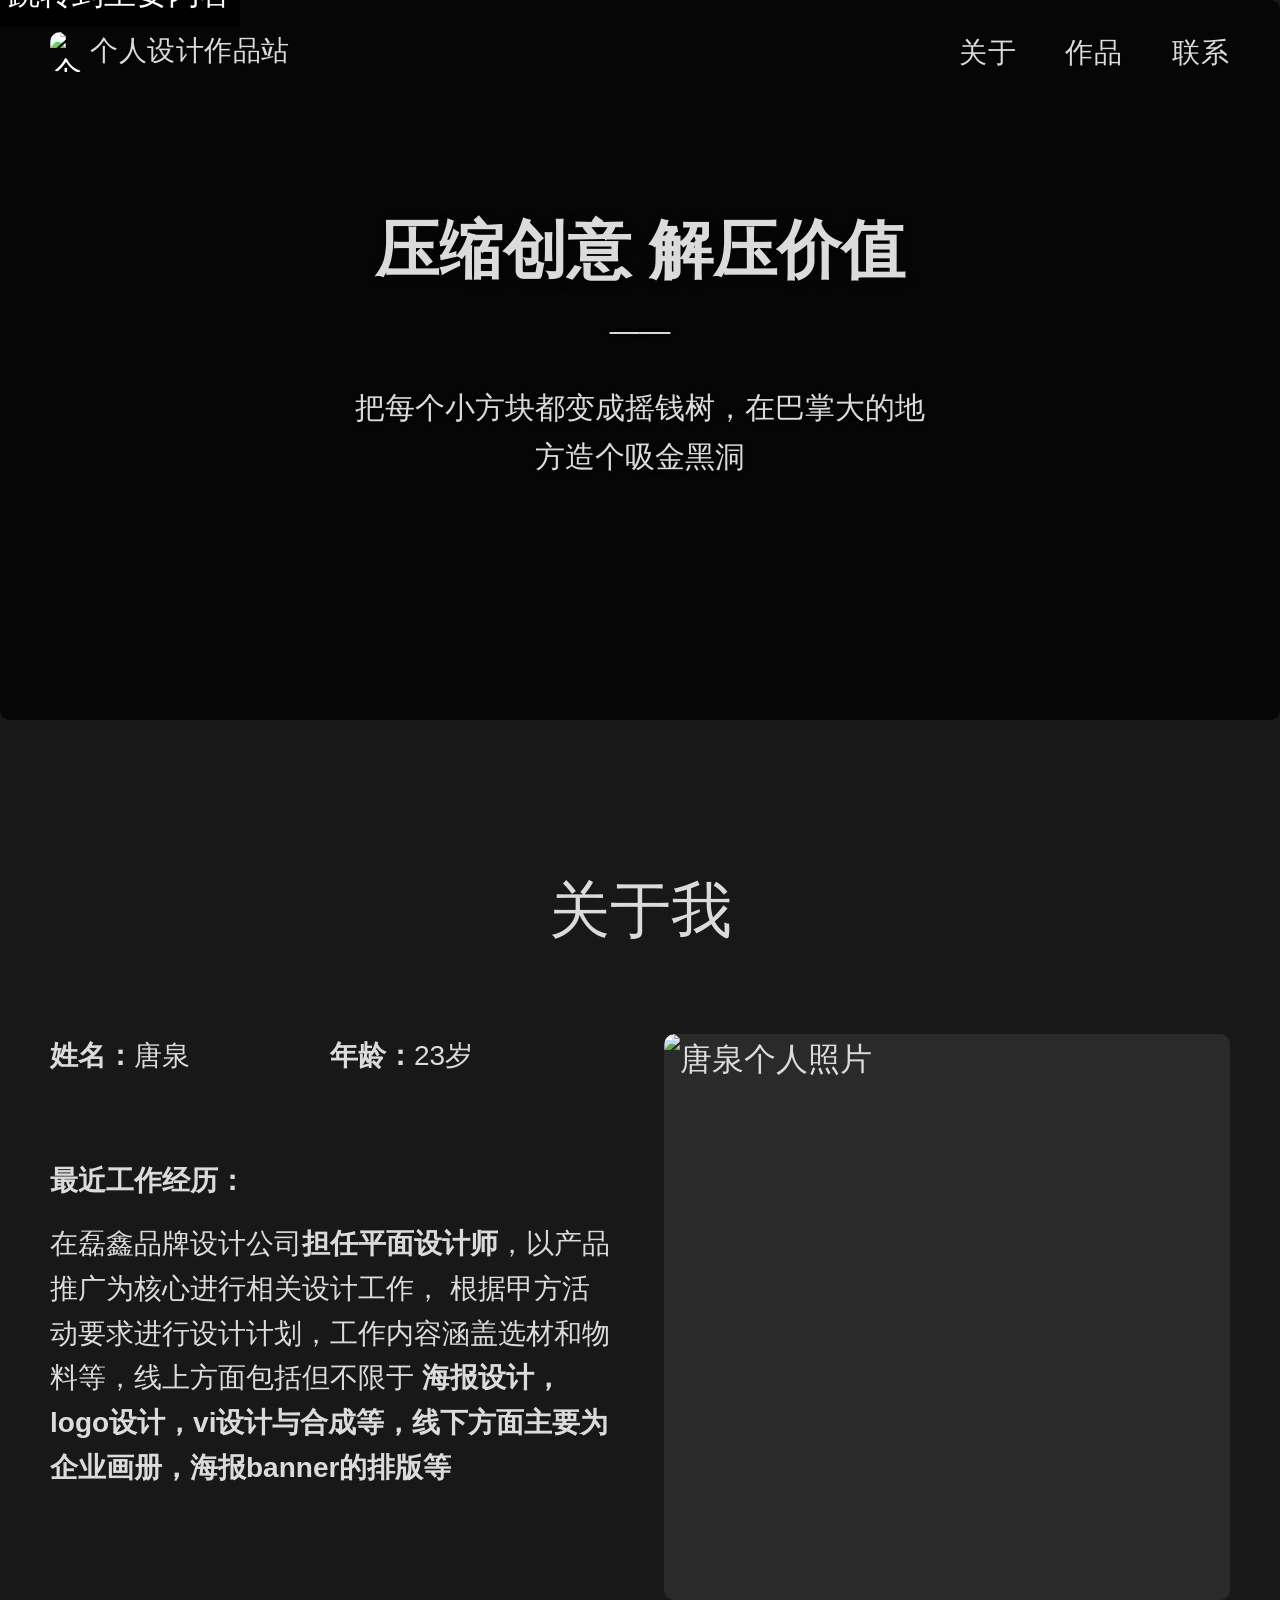
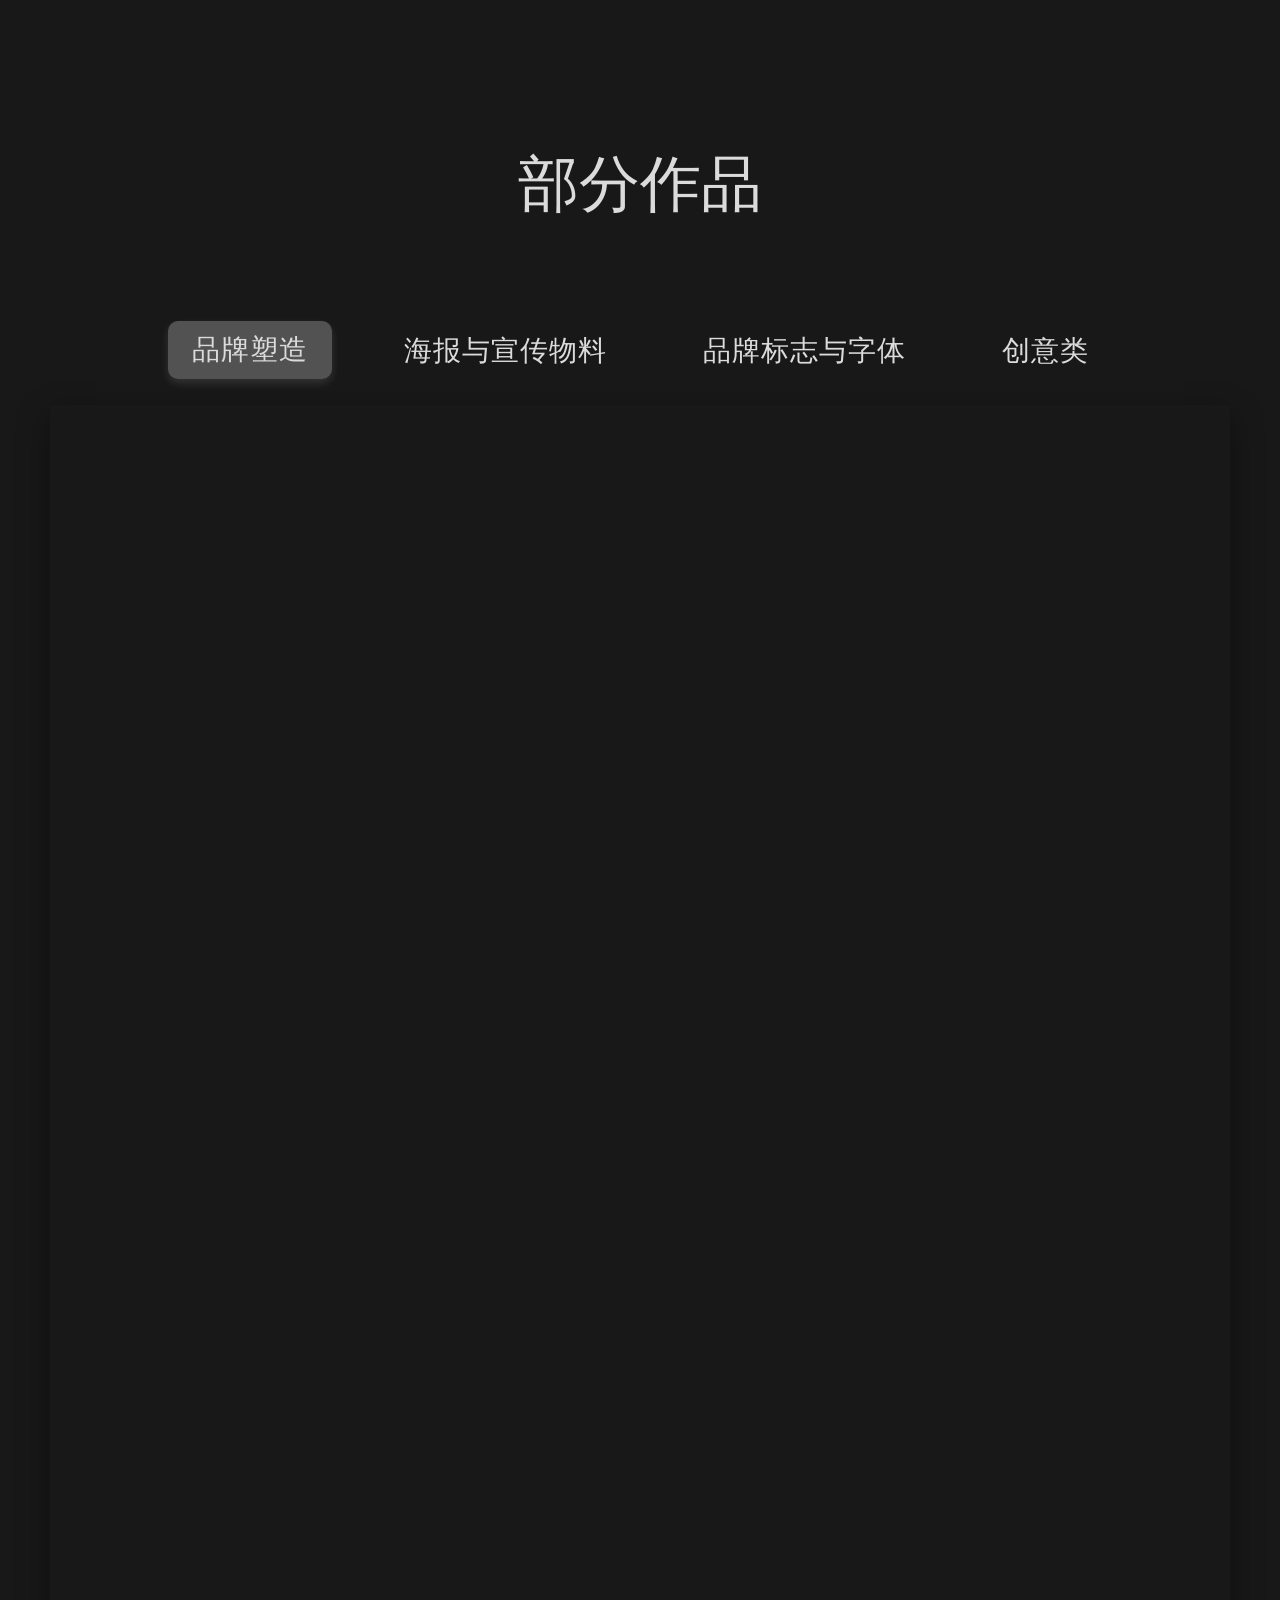
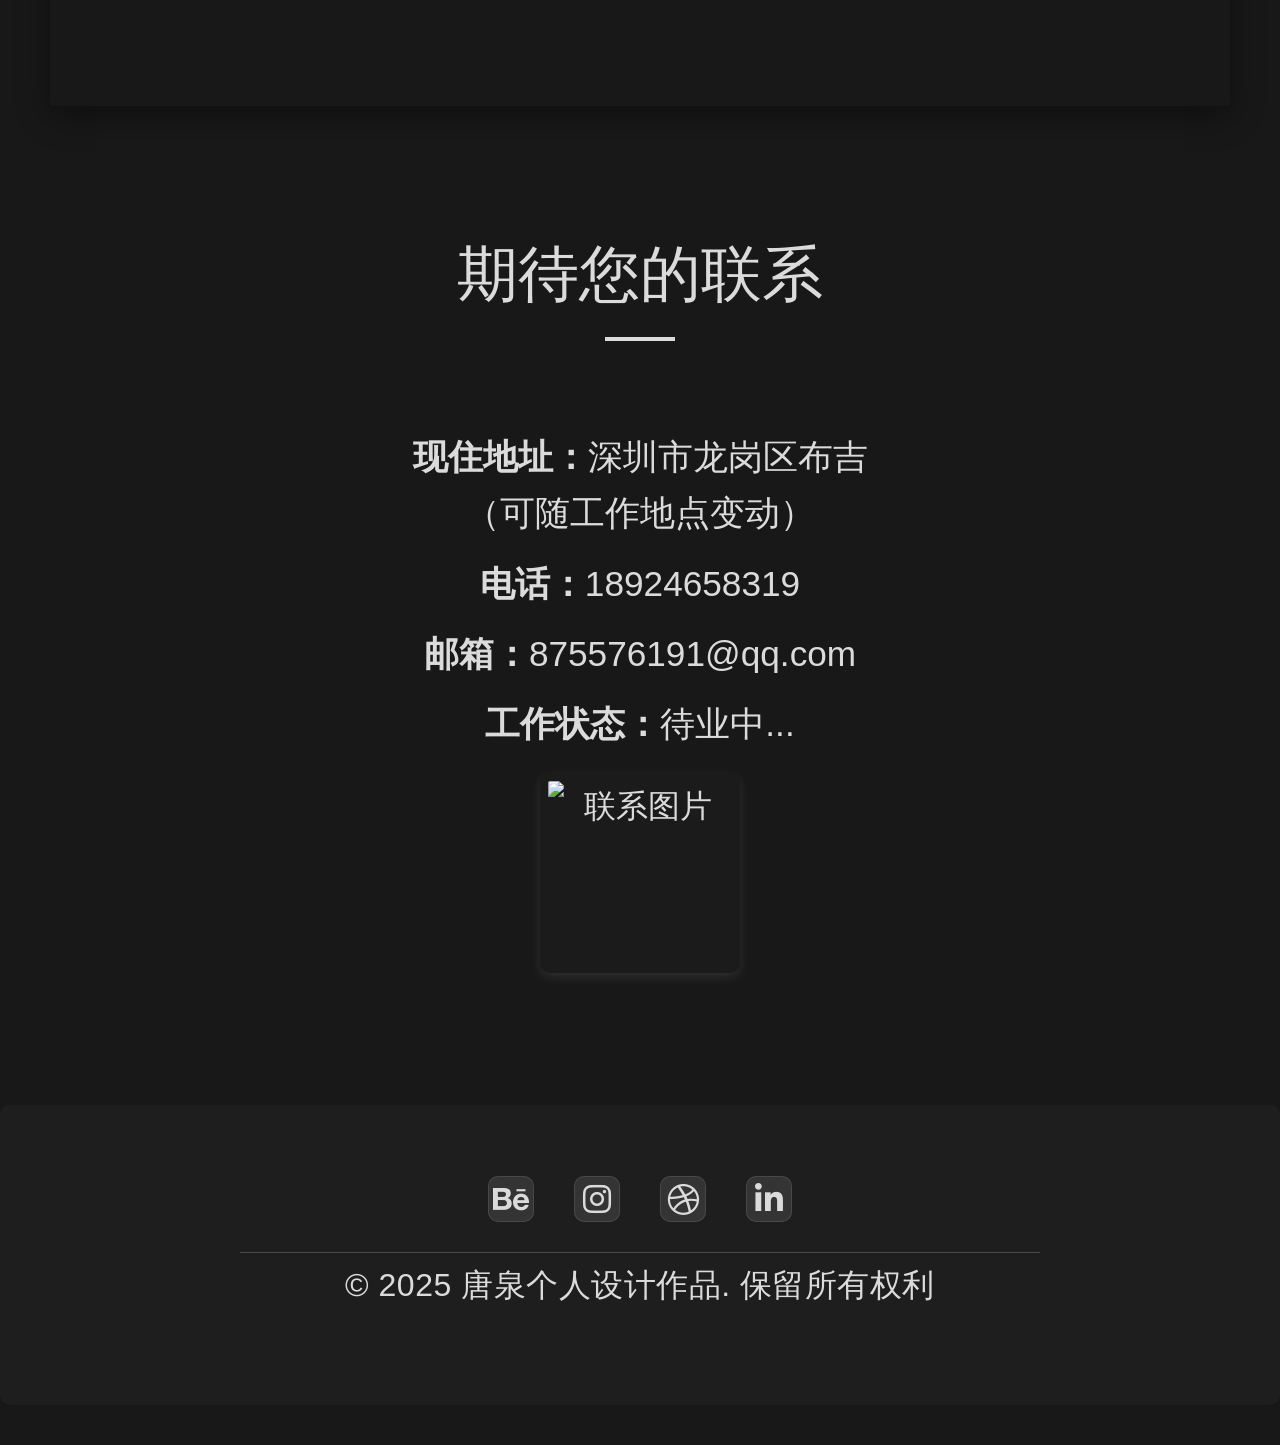
==== index.html @ 50327ff5 "Add files via upload" ====
<!DOCTYPE html>
<html lang="zh-CN">
<head>
    <meta charset="UTF-8">
    <meta name="viewport" content="width=device-width, initial-scale=1.0">
    <title>唐泉 | 个人设计作品集</title>
    <meta name="description" content="平面设计师唐泉的个人作品集，展示品牌设计、海报设计、标志设计等创意作品">
    <meta name="keywords" content="平面设计,品牌设计,海报设计,标志设计,创意设计">
    
    <!-- 性能优化：预连接关键域 -->
    <link rel="preconnect" href="https://cdnjs.cloudflare.com">
    <link rel="preconnect" href="https://images.pexels.com">
    <link rel="preconnect" href="https://mmbiz.qpic.cn">
    
    <!-- Font Awesome with integrity check -->
    <link rel="stylesheet" href="https://cdnjs.cloudflare.com/ajax/libs/font-awesome/6.4.0/css/all.min.css"
          integrity="sha512-iecdLmaskl7CVkqkXNQ/ZH/XLlvWZOJyj7Yy7tcenmpD1ypASozpmT/E0iPtmFIB46ZmdtAc9eNBvH0H/ZpiBw=="
          crossorigin="anonymous" referrerpolicy="no-referrer">
    
    <!-- 样式表 - 按依赖顺序加载 -->
    <link rel="preload" href="css/main.css" as="style">
    <link rel="preload" href="css/components.css" as="style">
    <link rel="preload" href="css/animations.css" as="style">
    <link rel="stylesheet" href="css/main.css" media="all">
    <link rel="stylesheet" href="css/components.css" media="all">
    <link rel="stylesheet" href="css/animations.css" media="all">
    
    <!-- 条件加载：仅桌面端加载光标样式 -->
    <link rel="stylesheet" href="css/cursor.css" media="(min-width: 769px)">
    
    <!-- 预加载关键图片 -->
    <link rel="preload" href="https://mmbiz.qpic.cn/sz_mmbiz_png/rxqg3PD859eSjb5XtQiacPrsO58ibq690xgkzicctyGuNZ3ZibAiaZkhHDRibLGwt3JMIhYuXDeSgNzicuOO26hnwiceOg/0?wxfrom=12&wx_fmt=png" as="image">
    <link rel="preload" href="https://images.pexels.com/photos/28839480/pexels-photo-28839480.jpeg" as="image">
    
    <!-- 结构化数据 -->
    <script type="application/ld+json">
    {
        "@context": "https://schema.org",
        "@type": "Person",
        "name": "唐泉",
        "jobTitle": "平面设计师",
        "url": "https://your-domain.com",
        "sameAs": [],
        "worksFor": {
            "@type": "Organization",
            "name": "磊鑫品牌设计公司"
        }
    }
    </script>
</head>

<body>
    <!-- 导航栏 -->
    <nav class="transparent" aria-label="主导航">
        <div class="container nav-container">
            <div class="logo-image-container">
                <img src="https://mmbiz.qpic.cn/sz_mmbiz_png/rxqg3PD859eSjb5XtQiacPrsO58ibq690xgkzicctyGuNZ3ZibAiaZkhHDRibLGwt3JMIhYuXDeSgNzicuOO26hnwiceOg/0?wxfrom=12&wx_fmt=png&tp=wxpic&usePicPrefetch=1" 
                     alt="个人设计作品站Logo" 
                     class="logo-image" 
                     width="40" 
                     height="40"
                     loading="eager"
                     decoding="async">
                <div class="logo">个人设计作品站</div>
                <div class="nav-arrow" aria-hidden="true">
                    <i class="fas fa-arrow-left"></i>
                </div>
            </div>
            <ul class="nav-links" role="menubar">
                <li role="none"><a href="#about" role="menuitem">关于</a></li>
                <li role="none"><a href="#work" role="menuitem">作品</a></li>
                <li role="none"><a href="#contact" role="menuitem">联系</a></li>
            </ul>
        </div>
    </nav>

    <!-- 首页横幅 -->
    <section class="hero" aria-label="首页横幅">
        <div class="hero-overlay"></div>
        <div class="container hero-content">
            <h1><b>压缩创意 解压价值</b></h1>
            <p>——</p>
            <p>把每个小方块都变成摇钱树，在巴掌大的地方造个吸金黑洞</p>
        </div>
    </section>

    <!-- 关于我板块 -->
    <section id="about" class="about" aria-labelledby="about-title">
        <div class="container">
            <br/>
            <br/>
            <h2 class="section-title" id="about-title">关于我</h2>
            <div class="about-container">
                <div class="about-content">
                    <div class="about-text">
                        <p><b>姓名：</b>唐泉&emsp;&emsp;&emsp;&emsp;&emsp;<b>年龄：</b>23岁</p>
                        <p>&emsp;</p>
                        <p><b>最近工作经历：</b></p>
                        <p>
                            在磊鑫品牌设计公司<b>担任平面设计师</b>，以产品推广为核心进行相关设计工作，
                            根据甲方活动要求进行设计计划，工作内容涵盖选材和物料等，线上方面包括但不限于
                            <b>海报设计，logo设计，vi设计与合成等，线下方面主要为企业画册，海报banner的排版等</b>
                        </p>
                    </div>
                    <div class="about-image-wrapper">
                        <div class="about-image-container">
                            <img src="https://mmbiz.qpic.cn/sz_mmbiz_png/rxqg3PD859eSjb5XtQiacPrsO58ibq690xnCxsUvOpoTkZZ2CbMyUan64DPRNrhK0D2Q1XficSDpFVxAiaIib2jdaicg/0?wxfrom=12&wx_fmt=png&tp=wxpic" 
                                 alt="唐泉个人照片" 
                                 width="280" 
                                 height="280"
                                 loading="lazy"
                                 decoding="async"
                                 referrerpolicy="no-referrer">
                        </div>
                    </div>
                </div>
            </div>
        </div>
    </section>

    <!-- 作品集板块 -->
    <div class="section-container" style="margin-bottom: 30px;">
        <section id="work" class="portfolio" aria-labelledby="work-title">
            <div class="container">
                <h2 class="section-title" id="work-title">部分作品</h2>
                
                <div class="portfolio-filters-container" role="toolbar" aria-label="作品分类筛选">
                    <div class="portfolio-filters">
                        <button class="filter-btn active" data-filter="brand" aria-pressed="true">品牌塑造</button>
                        <button class="filter-btn" data-filter="poster" aria-pressed="false">海报与宣传物料</button>
                        <button class="filter-btn" data-filter="logo" aria-pressed="false">品牌标志与字体</button>
                        <button class="filter-btn" data-filter="other" aria-pressed="false">创意类</button>
                    </div>
                </div>
                
                <div class="portfolio-container">
                    <!-- 品牌设计 -->
                    <div class="portfolio-category active" data-category="brand" role="tabpanel" aria-labelledby="brand-tab">
                        <div class="portfolio-grid" role="list">
                            <div class="portfolio-item" role="listitem" data-category="brand">
                                <a href="production/1-1/index.html" target="_blank" class="portfolio-link" rel="noopener">
                                    <img src="https://images.pexels.com/photos/28839480/pexels-photo-28839480.jpeg" 
                                         alt="科技企业品牌焕新设计"
                                         width="500"
                                         height="500"
                                         loading="lazy"
                                         decoding="async">
                                    <div class="portfolio-overlay">
                                        <h3>科技企业品牌焕新</h3>
                                        <p>整套视觉识别系统与品牌语言构建</p>
                                        <div class="btn">点击</div>
                                    </div>
                                </a>
                            </div>
                            
                            <div class="portfolio-item no-link" role="listitem" data-category="brand">
                                <img src="https://images.pexels.com/photos/28839480/pexels-photo-28839480.jpeg" 
                                     alt="无链接作品示例"
                                     width="500"
                                     height="500"
                                     loading="lazy"
                                     decoding="async">
                            </div>
                            
                            <div class="portfolio-item" role="listitem" data-category="brand">
                                <a href="https://www.baidu.com" target="_blank" class="portfolio-link" rel="noopener">
                                    <img src="https://images.pexels.com/photos/28839480/pexels-photo-28839480.jpeg" 
                                         alt="金融科技品牌升级设计"
                                         width="500"
                                         height="500"
                                         loading="lazy"
                                         decoding="async">
                                    <div class="portfolio-overlay">
                                        <h3>金融科技品牌升级</h3>
                                        <p>建立专业、可靠且创新的品牌形象</p>
                                        <div class="btn">点击</div>
                                    </div>
                                </a>
                            </div>
                            
                            <div class="portfolio-item" role="listitem" data-category="brand">
                                <a href="https://www.baidu.com" target="_blank" class="portfolio-link" rel="noopener">
                                    <img src="https://images.pexels.com/photos/28839480/pexels-photo-28839480.jpeg" 
                                         alt="精品咖啡品牌创建设计"
                                         width="500"
                                         height="500"
                                         loading="lazy"
                                         decoding="async">
                                    <div class="portfolio-overlay">
                                        <h3>精品咖啡品牌创建</h3>
                                        <p>打造具有独特空间体验的连锁品牌</p>
                                        <div class="btn">点击</div>
                                    </div>
                                </a>
                            </div>
                        </div>
                        <div class="category-more-link">
                            <a href="public/design1/index.html" target="_blank" rel="noopener">
                                更多设计作品 → 品牌塑造
                            </a>
                        </div>
                    </div>
                    
                    <!-- 其他分类（隐藏） -->
                    <div class="portfolio-category" data-category="poster" hidden role="tabpanel" aria-labelledby="poster-tab">
                        <!-- 内容保持不变 -->
                    </div>
                    
                    <div class="portfolio-category" data-category="logo" hidden role="tabpanel" aria-labelledby="logo-tab">
                        <!-- 内容保持不变 -->
                    </div>
                    
                    <div class="portfolio-category" data-category="other" hidden role="tabpanel" aria-labelledby="other-tab">
                        <!-- 内容保持不变 -->
                    </div>
                </div>
            </div>
        </section>
    </div>

    <!-- 联系板块 -->
    <div class="section-container" style="margin-bottom: 30px;">
        <section id="contact" class="contact" aria-labelledby="contact-title">
            <div class="container">
                <h2 class="section-title" id="contact-title">期待您的联系</h2>
                <div class="contact-content">
                    <div class="contact-info">
                        <div class="contact-info-container">
                            <p><b>现住地址：</b>深圳市龙岗区布吉（可随工作地点变动）</p>
                            <p><b>电话：</b><a href="tel:+8618924658319">18924658319</a></p>
                            <p><b>邮箱：</b><a href="mailto:875576191@qq.com">875576191@qq.com</a></p>
                            <p><b>工作状态：</b>待业中...</p>
                            <img src="https://images.pexels.com/photos/28839480/pexels-photo-28839480.jpeg" 
                                 alt="联系图片"
                                 width="200"
                                 height="200"
                                 loading="lazy"
                                 decoding="async">
                        </div>
                    </div>
                </div>
            </div>
        </section>
    </div>

    <!-- 页脚 -->
    <div class="section-container" style="margin-bottom: 30px;">
        <footer>
            <div class="footer-overlay"></div>
            <div class="container footer-content">
                <div class="footer-logo-placeholder" aria-hidden="true"></div>
                <div class="social-links">
                    <a href="#" aria-label="Behance"><i class="fab fa-behance"></i></a>
                    <a href="#" aria-label="Instagram"><i class="fab fa-instagram"></i></a>
                    <a href="#" aria-label="Dribbble"><i class="fab fa-dribbble"></i></a>
                    <a href="#" aria-label="LinkedIn"><i class="fab fa-linkedin-in"></i></a>
                </div>
                <div class="footer-copyright">© 2025 唐泉个人设计作品. 保留所有权利</div>
            </div>
        </footer>
    </div>

    <!-- 回到顶部按钮 -->
    <button class="back-to-top" id="backToTop" aria-label="回到顶部">
        <i class="fas fa-arrow-up"></i>
    </button>

    <!-- JavaScript - 使用现代模块化加载 -->
    <script src="js/main.js" type="module"></script>
</body>
</html>
---- css/main.css ----
/* 
 * main.css - 主样式文件（优化版）
 * 优化：代码压缩、变量提取、性能优化
 */

:root {
    /* 颜色系统 */
    --color-bg-dark: #181818;
    --color-bg-card: #1f1f1f;
    --color-bg-card-light: #2a2a2a;
    --color-text-primary: #dbdbdb;
    --color-text-secondary: #aaaaaa;
    --color-border: rgba(255, 255, 255, 0.1);
    --color-border-light: rgba(255, 255, 255, 0.2);
    
    /* 字体系统 */
    --font-family-en: -apple-system, BlinkMacSystemFont, "Helvetica Neue", "Segoe UI", Roboto, Arial, sans-serif;
    --font-family-zh: "PingFang SC", "Hiragino Sans GB", "Microsoft YaHei", "微软雅黑", sans-serif;
    
    /* 间距系统 */
    --spacing-xs: 8px;
    --spacing-sm: 16px;
    --spacing-md: 24px;
    --spacing-lg: 32px;
    --spacing-xl: 48px;
    
    /* 响应式断点 */
    --breakpoint-mobile: 768px;
    --breakpoint-tablet: 1024px;
    --breakpoint-desktop: 1200px;
    
    /* 动画时间 */
    --transition-fast: 0.3s;
    --transition-normal: 0.5s;
    --transition-slow: 0.8s;
    
    /* 圆角 */
    --border-radius-sm: 8px;
    --border-radius-md: 10px;
    --border-radius-lg: 12px;
    
    /* 阴影 */
    --shadow-sm: 0 2px 8px rgba(0, 0, 0, 0.3);
    --shadow-md: 0 4px 12px rgba(0, 0, 0, 0.3);
    --shadow-lg: 0 10px 30px rgba(0, 0, 0, 0.4);
}

/* ==================== 重置与基础 ==================== */
*, *::before, *::after {
    margin: 0;
    padding: 0;
    box-sizing: border-box;
}

html {
    scroll-behavior: smooth;
    -webkit-text-size-adjust: 100%;
    -moz-text-size-adjust: 100%;
    text-size-adjust: 100%;
}

body {
    font-family: var(--font-family-zh), var(--font-family-en);
    background-color: var(--color-bg-dark);
    color: var(--color-text-primary);
    line-height: 1.6;
    overflow-x: hidden;
    -webkit-font-smoothing: antialiased;
    -moz-osx-font-smoothing: grayscale;
}

/* 触摸设备优化 */
@media (hover: none) and (pointer: coarse) {
    * {
        -webkit-tap-highlight-color: rgba(255, 255, 255, 0.1);
    }
}

/* ==================== 滚动条美化 ==================== */
::-webkit-scrollbar {
    width: 10px;
    height: 10px;
}

::-webkit-scrollbar-track {
    background: var(--color-bg-card);
    border-radius: 5px;
}

::-webkit-scrollbar-thumb {
    background: var(--color-bg-dark);
    border-radius: 5px;
    border: 2px solid var(--color-bg-card);
}

::-webkit-scrollbar-thumb:hover {
    background: var(--color-bg-card-light);
}

/* Firefox */
* {
    scrollbar-width: thin;
    scrollbar-color: var(--color-bg-dark) var(--color-bg-card);
}

/* ==================== 字体系统 ==================== */
h1, h2, h3, h4, h5, h6,
button, input, textarea,
.logo, .btn,
.filter-btn, .modal-close,
.footer-copyright, .hero h1,
.section-title {
    font-family: var(--font-family-en), var(--font-family-zh);
    color: var(--color-text-primary);
}

p, span, a, li,
.about-text p, 
.contact-info p,
.hero p,
.portfolio-overlay p,
.category-more-link a,
.portfolio-overlay .btn {
    font-family: var(--font-family-zh), var(--font-family-en);
    color: var(--color-text-primary);
}

/* ==================== 桌面端全局文字大小 ==================== */
body:not(footer) {
    font-size: 200% !important;
}

footer,
footer *,
footer .social-links a,
footer .footer-copyright {
    font-size: 100% !important;
}

/* ==================== 基础组件 ==================== */
.container {
    width: 100%;
    max-width: none;
    margin: 0;
    padding: 0 50px;
}

@media (max-width: var(--breakpoint-mobile)) {
    .container {
        padding: 0 var(--spacing-sm) !important;
    }
}

.btn {
    display: inline-block;
    padding: 10px 22px;
    transition: all var(--transition-fast) cubic-bezier(0.25, 0.46, 0.45, 0.94);
    font-size: 13px;
    text-transform: uppercase;
    letter-spacing: 1px;
    cursor: pointer;
    background: transparent;
    border: none;
    border-radius: var(--border-radius-md);
    font-family: var(--font-family-en);
    color: var(--color-text-primary);
}

.btn:hover {
    background-color: transparent;
    color: var(--color-text-primary);
}

a {
    text-decoration: none;
    color: var(--color-text-primary);
    transition: color var(--transition-fast) cubic-bezier(0.25, 0.46, 0.45, 0.94);
}

/* ==================== 响应式系统 ==================== */
@media (max-width: var(--breakpoint-mobile)) {
    /* 移动端全局重置 */
    body:not(footer) {
        font-size: 16px !important;
        line-height: 1.5;
        color: var(--color-text-primary) !important;
    }
    
    /* 移动端滚动条 */
    ::-webkit-scrollbar {
        width: 8px;
        height: 8px;
    }
    
    /* 移动端容器 */
    .nav-container {
        display: flex;
        justify-content: space-between;
        align-items: center;
        width: 100%;
        padding: 0 !important;
    }
    
    /* 移动端标题 */
    .section-title {
        font-size: 1.75rem !important;
        margin-bottom: 2.5rem !important;
        padding-bottom: 0.75rem !important;
        color: var(--color-text-primary) !important;
    }
    
    .section-title::after {
        width: 40px !important;
        height: 2px !important;
        background-color: var(--color-text-primary) !important;
    }
    
    /* 关于我们移动端优化 */
    .about {
        padding: 2rem 0 !important;
    }
    
    .about-container {
        padding: 2rem 1.5rem !important;
        border-radius: var(--border-radius-sm) !important;
        margin: 0 0 2rem !important;
        box-shadow: var(--shadow-md) !important;
    }
    
    .about-content {
        flex-direction: column !important;
        gap: 2.5rem !important;
    }
    
    .about-text p {
        font-size: 1rem !important;
        line-height: 1.6 !important;
        margin-bottom: 1rem !important;
        color: var(--color-text-primary) !important;
    }
    
    .about-image-wrapper {
        width: 100% !important;
        min-height: 200px !important;
    }
    
    .about-image-container {
        min-height: 200px !important;
        aspect-ratio: 1/1 !important;
    }
}

@media (max-width: 480px) {
    .container {
        padding: 0 20px !important;
    }
    
    .section-title {
        font-size: 1.5rem !important;
        margin-bottom: 2rem !important;
    }
    
    .hero h1 {
        font-size: 1.75rem !important;
    }
    
    .about-container,
    .portfolio-container,
    .contact-info-container {
        padding: 1.5rem 1.25rem !important;
    }
}

/* ==================== 无障碍优化 ==================== */
.visually-hidden {
    position: absolute !important;
    width: 1px !important;
    height: 1px !important;
    padding: 0 !important;
    margin: -1px !important;
    overflow: hidden !important;
    clip: rect(0, 0, 0, 0) !important;
    white-space: nowrap !important;
    border: 0 !important;
}

/* ==================== 打印样式 ==================== */
@media print {
    body {
        background: white !important;
        color: black !important;
    }
    
    .hero, .back-to-top, .nav-arrow {
        display: none !important;
    }
    
    a {
        color: black !important;
        text-decoration: underline !important;
    }
    
    a[href^="http"]::after {
        content: " (" attr(href) ")";
        font-size: 0.9em;
        font-weight: normal;
    }
}
---- css/components.css ----
/* 
 * components.css - 组件样式文件（优化版）
 * 优化：提取变量、减少重复、优化选择器
 */

/* ==================== 导航栏组件 ==================== */
nav {
    position: fixed;
    top: 0;
    left: 0;
    width: 100%;
    padding: 26px 0;
    background-color: var(--color-bg-dark);
    backdrop-filter: blur(10px);
    z-index: 1000;
    border-bottom: 1px solid var(--color-border);
    font-family: var(--font-family-en);
    transition: transform var(--transition-fast) cubic-bezier(0.25, 0.46, 0.45, 0.94),
                opacity var(--transition-fast) cubic-bezier(0.25, 0.46, 0.45, 0.94),
                border-color var(--transition-fast) cubic-bezier(0.25, 0.46, 0.45, 0.94),
                backdrop-filter var(--transition-fast) cubic-bezier(0.25, 0.46, 0.45, 0.94);
}

nav.initial-hidden {
    opacity: 0;
    visibility: hidden;
    transform: translateY(-100%);
}

nav.transparent {
    background-color: rgba(24, 24, 24, 0);
    backdrop-filter: blur(0);
    border-bottom: 1px solid transparent;
}

nav:not(.transparent):not(.initial-hidden) {
    background-color: var(--color-bg-dark);
    backdrop-filter: blur(10px);
    border-bottom: 1px solid var(--color-border);
}

nav.nav-hidden {
    transform: translateY(-100%);
    opacity: 0;
    pointer-events: none;
}

.nav-container {
    display: flex;
    justify-content: space-between;
    align-items: center;
    max-width: none;
    margin: 0;
    padding: 0 50px;
    position: relative;
    width: 100%;
}

/* Logo样式 */
.logo-image-container {
    margin-right: 4px;
    display: flex;
    align-items: center;
    position: relative;
}

.logo-image {
    width: 40px;
    height: 40px;
    object-fit: contain;
    display: block;
    border-radius: var(--border-radius-md);
    transition: opacity var(--transition-fast) cubic-bezier(0.25, 0.46, 0.45, 0.94);
}

.logo {
    font-weight: 300;
    font-size: 28px;
    letter-spacing: 0.5px;
    color: var(--color-text-primary);
    flex-shrink: 0;
    transition: opacity var(--transition-fast) cubic-bezier(0.25, 0.46, 0.45, 0.94);
    cursor: pointer;
    display: flex;
    align-items: center;
    position: relative;
}

/* 导航箭头 */
.nav-arrow {
    position: absolute;
    right: -25px;
    top: 50%;
    transform: translateY(-50%);
    opacity: 0;
    visibility: hidden;
    transition: opacity var(--transition-normal) ease, visibility var(--transition-normal) ease;
    display: flex;
    align-items: center;
    justify-content: center;
}

.nav-arrow i {
    font-size: 19.6px;
    color: var(--color-text-primary);
    animation: arrowPulse 1.5s ease-in-out infinite;
    display: flex;
    align-items: center;
    justify-content: center;
    height: 19.6px;
    line-height: 1;
}

@keyframes arrowPulse {
    0%, 100% { transform: translateX(0); }
    50% { transform: translateX(-3px); }
}

nav.at-bottom .nav-arrow {
    opacity: 1;
    visibility: visible;
}

/* 桌面端导航链接 */
.nav-links {
    display: flex;
    gap: var(--spacing-xl);
    align-items: center;
    flex-shrink: 0;
    list-style: none;
}

.nav-links a {
    font-size: 28px;
    font-weight: 300;
    color: var(--color-text-primary);
    letter-spacing: 1.2px;
    position: relative;
    transition: color var(--transition-fast) cubic-bezier(0.25, 0.46, 0.45, 0.94),
                opacity var(--transition-fast) cubic-bezier(0.25, 0.46, 0.45, 0.94);
    text-decoration: none;
    padding: 8px 0;
    white-space: nowrap;
}

nav.transparent .nav-links a {
    color: var(--color-text-primary);
    text-shadow: 0 1px 3px rgba(0, 0, 0, 0.3);
}

nav.transparent .logo {
    color: var(--color-text-primary);
    text-shadow: 0 1px 3px rgba(0, 0, 0, 0.3);
}

nav.transparent .logo-image {
    filter: brightness(1.2);
}

nav.transparent .nav-arrow i {
    color: var(--color-text-primary);
}

/* 初始隐藏状态下隐藏所有内容 */
nav.initial-hidden .logo,
nav.initial-hidden .nav-links a,
nav.initial-hidden .logo-image,
nav.initial-hidden .nav-arrow {
    opacity: 0;
}

/* ==================== 移动端导航优化 ==================== */
@media (max-width: var(--breakpoint-mobile)) {
    nav {
        padding: 16px 0 !important;
        background-color: var(--color-bg-dark) !important;
        backdrop-filter: blur(10px) !important;
        border-bottom: 1px solid var(--color-border) !important;
        opacity: 1 !important;
        visibility: visible !important;
        transform: none !important;
        transition: none !important;
        box-shadow: var(--shadow-sm) !important;
        animation: none !important;
        height: 60px !important;
        min-height: 60px !important;
        display: flex !important;
        align-items: center !important;
    }
    
    nav.initial-hidden,
    nav.transparent,
    nav.nav-hidden,
    nav.at-bottom {
        opacity: 1 !important;
        visibility: visible !important;
        transform: none !important;
        background-color: var(--color-bg-dark) !important;
        border-bottom: 1px solid var(--color-border) !important;
        box-shadow: var(--shadow-sm) !important;
        transition: none !important;
        animation: none !important;
        height: 60px !important;
        min-height: 60px !important;
    }
    
    /* 移动端导航链接容器 */
    .nav-links {
        display: flex !important;
        position: static !important;
        width: auto !important;
        height: 28px !important;
        background: transparent !important;
        transform: none !important;
        opacity: 1 !important;
        gap: var(--spacing-sm);
        flex-wrap: nowrap;
        margin: 0;
        flex-shrink: 0;
        transition: none !important;
        animation: none !important;
        align-items: center !important;
        overflow: hidden;
    }
    
    .nav-links a {
        font-size: 14px !important;
        font-weight: 400;
        color: var(--color-text-primary) !important;
        padding: 8px 0 !important;
        margin: 0;
        opacity: 1 !important;
        transform: none !important;
        background: transparent !important;
        box-shadow: none !important;
        white-space: nowrap;
        transition: none !important;
        animation: none !important;
        height: 20px !important;
        line-height: 20px !important;
        display: flex !important;
        align-items: center !important;
    }
    
    /* 移动端箭头 */
    .nav-arrow {
        display: flex !important;
        position: absolute !important;
        right: -15px !important;
        top: 50% !important;
        transform: translateY(-50%) !important;
        opacity: 0 !important;
        visibility: hidden !important;
        transition: none !important;
        animation: none !important;
        z-index: 1 !important;
    }
    
    .nav-arrow i {
        font-size: 16px !important;
        color: var(--color-text-primary) !important;
        animation: arrowPulse 1.5s ease-in-out infinite !important;
    }
    
    nav.at-bottom .nav-arrow {
        opacity: 1 !important;
        visibility: visible !important;
    }
}

/* ==================== 首页横幅组件 ==================== */
.hero {
    position: relative;
    width: 100%;
    overflow: hidden;
    margin-bottom: 40px !important;
    aspect-ratio: 16/9;
    height: 0;
    padding-bottom: 56.25%;
    background-image: linear-gradient(rgba(0, 0, 0, 0.6), rgba(0, 0, 0, 0.6)), 
                      url('https://images.pexels.com/photos/28839480/pexels-photo-28839480.jpeg');
    background-size: cover;
    background-position: center center;
    background-repeat: no-repeat;
    background-attachment: fixed;
    border-radius: var(--border-radius-md);
}

.hero-overlay {
    position: absolute;
    top: 0;
    left: 0;
    width: 100%;
    height: 100%;
    background-color: rgba(0, 0, 0, 0.4);
    z-index: 1;
}

.hero-content {
    position: absolute;
    top: 0;
    left: 0;
    width: 100%;
    height: 100%;
    display: flex;
    flex-direction: column;
    align-items: center;
    justify-content: center;
    text-align: center;
    z-index: 2;
    padding: 20px 50px;
    color: white;
}

.hero h1 {
    font-size: clamp(3.8rem, 5vw, 6.6rem);
    margin-bottom: 18px;
    font-weight: 400;
    line-height: 1.2;
    text-shadow: 0 2px 10px rgba(0, 0, 0, 0.5);
    color: var(--color-text-primary);
}

.hero p {
    max-width: 580px;
    margin: 0 auto 28px;
    color: var(--color-text-primary);
    font-size: clamp(1.9rem, 2vw, 2.3rem);
    text-shadow: 0 1px 5px rgba(0, 0, 0, 0.5);
    padding: 0;
}

/* 移动端首页横幅优化 */
@media (max-width: var(--breakpoint-mobile)) {
    .hero {
        background-attachment: scroll !important;
        aspect-ratio: 2/3 !important;
        padding-bottom: 150% !important;
        border-radius: 0 !important;
        margin-top: 0 !important;
        margin-bottom: 1rem !important;
        background-image: linear-gradient(rgba(0, 0, 0, 0.6), rgba(0, 0, 0, 0.6)), 
                          url('https://images.pexels.com/photos/35002554/pexels-photo-35002554.jpeg') !important;
    }
    
    .hero-content {
        padding: 120px 0 0 30px !important;
        justify-content: flex-start !important;
        align-items: flex-start !important;
        text-align: left !important;
        flex-direction: column !important;
        height: 100%;
        width: 100%;
    }
    
    .hero h1 {
        font-size: 1.5rem !important;
        margin-bottom: 0 !important;
        line-height: 1.2 !important;
        width: 100%;
        display: flex;
        flex-direction: column;
        align-items: flex-start;
        color: var(--color-text-primary) !important;
    }
    
    .hero h1 b {
        display: flex !important;
        flex-direction: column !important;
        writing-mode: vertical-lr;
        text-orientation: mixed;
        margin-left: 0 !important;
        margin-right: auto !important;
        height: 140px !important;
        line-height: 1.8;
        font-size: 1.6rem !important;
        letter-spacing: 6px;
        margin-bottom: 15px !important;
        padding: 5px 0;
        border-left: 2px solid rgba(255, 255, 255, 0.7);
        padding-left: 10px;
        justify-content: flex-start;
        align-items: flex-start;
        color: var(--color-text-primary) !important;
    }
    
    .hero p {
        font-size: 0.8rem !important;
        line-height: 1.5 !important;
        max-width: 100% !important;
        text-align: left !important;
        width: 100%;
        margin: 0 !important;
        writing-mode: vertical-lr;
        text-orientation: mixed;
        height: 140px !important;
        margin-left: 50px !important;
        padding: 5px 0;
        border-left: 1px solid rgba(255, 255, 255, 0.4);
        padding-left: 8px;
        color: var(--color-text-primary) !important;
        display: flex;
        flex-direction: column;
        align-items: flex-start;
    }
    
    .hero p:nth-of-type(1) {
        display: none !important;
    }
    
    .hero p:nth-of-type(2) {
        display: block !important;
        font-size: 0.75rem !important;
        letter-spacing: 2px;
        line-height: 1.6 !important;
        color: var(--color-text-primary) !important;
        writing-mode: vertical-lr;
        text-orientation: mixed;
    }
    
    .hero-content {
        flex-direction: row !important;
        align-items: flex-start !important;
        justify-content: flex-start !important;
        padding-top: 120px !important;
        padding-left: 30px !important;
    }
}

/* ==================== 板块标题组件 ==================== */
.section-title {
    text-align: center;
    margin-bottom: 56px;
    font-size: 3.8rem;
    font-weight: 400;
    position: relative;
    padding-bottom: 18px;
    color: var(--color-text-primary);
}

.section-title::after {
    content: "";
    display: block;
    position: absolute;
    bottom: 0;
    left: 50%;
    width: 0;
    height: 4px;
    background-color: var(--color-text-primary);
    transform: translateX(-50%);
    opacity: 0;
    transition: width var(--transition-slow) cubic-bezier(0.25, 0.46, 0.45, 0.94),
                opacity var(--transition-normal) cubic-bezier(0.25, 0.46, 0.45, 0.94);
}

.section-title.animated::after {
    width: 70px;
    opacity: 1;
}

/* ==================== 玻璃质感容器 ==================== */
.glass-container {
    background: var(--color-bg-card);
    backdrop-filter: blur(20px);
    border-radius: var(--border-radius-md);
    padding: 40px 50px;
    border: 1px solid var(--color-border);
    box-shadow: var(--shadow-md);
    position: relative;
    overflow: hidden;
}

/* 关于我们容器 */
.about-container {
    composes: glass-container;
    margin: 0 auto 40px !important;
}

/* 作品集容器 */
.portfolio-container {
    composes: glass-container;
    padding: 50px 60px;
    margin: 0 auto;
    box-shadow: var(--shadow-lg);
}

/* 联系信息容器 */
.contact-info-container {
    composes: glass-container;
    padding: 32px 40px;
    margin: 0 auto;
}

/* 移动端容器优化 */
@media (max-width: var(--breakpoint-mobile)) {
    .glass-container {
        padding: 2rem 1.5rem !important;
        border-radius: var(--border-radius-sm) !important;
        box-shadow: var(--shadow-md) !important;
        backdrop-filter: blur(15px) !important;
    }
    
    .portfolio-container {
        padding: 2rem 1.5rem !important;
    }
    
    .contact-info-container {
        padding: 2rem 1.5rem !important;
    }
}

/* ==================== 作品集组件 ==================== */
.portfolio {
    padding: 96px 0 40px !important;
    margin-bottom: 40px !important;
}

.portfolio-filters-container {
    margin-bottom: 40px;
    width: 100%;
}

.portfolio-grid {
    display: grid;
    grid-template-columns: repeat(2, 1fr);
    gap: 20px;
    margin-bottom: 36px;
    width: 100%;
}

.portfolio-item {
    position: relative;
    overflow: hidden;
    border-radius: var(--border-radius-md);
    aspect-ratio: 1/1;
    cursor: pointer;
    opacity: 1;
    transform: translateY(0) scale(1);
    transition: opacity var(--transition-normal) cubic-bezier(0.25, 0.46, 0.45, 0.94),
                transform var(--transition-normal) cubic-bezier(0.25, 0.46, 0.45, 0.94),
                border-radius var(--transition-fast) cubic-bezier(0.25, 0.46, 0.45, 0.94);
    width: 100%;
    height: auto;
}

.portfolio-item img {
    width: 100%;
    height: 100%;
    object-fit: cover;
    display: block;
    transition: transform var(--transition-slow) ease;
}

.portfolio-overlay {
    position: absolute;
    top: 0;
    left: 0;
    width: 100%;
    height: 100%;
    background-color: rgba(0, 0, 0, 0.85);
    display: flex;
    flex-direction: column;
    justify-content: center;
    align-items: center;
    opacity: 0;
    transition: opacity var(--transition-fast) cubic-bezier(0.25, 0.46, 0.45, 0.94);
    color: #fff;
    padding: 12px;
    text-align: center;
    box-sizing: border-box;
    border-radius: var(--border-radius-md);
}

.portfolio-overlay h3 {
    margin-bottom: 6px;
    font-size: 2.1rem;
    font-weight: 500;
    line-height: 1.2;
    color: var(--color-text-primary);
}

.portfolio-overlay p {
    color: var(--color-text-primary);
    font-size: 1.56rem;
    margin-bottom: 8px;
    line-height: 1.3;
}

/* 无链接作品项 */
.portfolio-item.no-link {
    cursor: default !important;
}

.portfolio-item.no-link .portfolio-overlay {
    display: none !important;
}

/* 移动端作品集优化 */
@media (max-width: var(--breakpoint-mobile)) {
    .portfolio {
        padding: 2rem 0 !important;
        margin-bottom: 1rem !important;
    }
    
    .portfolio-filters-container {
        margin-bottom: 1.5rem !important;
    }
    
    .portfolio-grid {
        grid-template-columns: 1fr !important;
        gap: 1.5rem !important;
        margin-bottom: 2rem !important;
    }
    
    .portfolio-item {
        aspect-ratio: 1/1 !important;
        border-radius: var(--border-radius-sm) !important;
        box-shadow: var(--shadow-sm) !important;
    }
    
    .portfolio-overlay h3,
    .portfolio-overlay p {
        display: none !important;
    }
    
    .portfolio-overlay {
        padding: 0 !important;
        background-color: transparent !important;
        border-radius: var(--border-radius-sm) !important;
        top: 0 !important;
        bottom: 0 !important;
        height: 100% !important;
        opacity: 1 !important;
        justify-content: flex-start !important;
        align-items: flex-start !important;
        text-align: left !important;
    }
    
    .portfolio-overlay .btn {
        font-size: 0.7rem !important;
        padding: 6px 10px !important;
        position: absolute !important;
        top: 12px !important;
        right: 12px !important;
        margin: 0 !important;
        background: var(--color-bg-card) !important;
        border: none !important;
        border-radius: var(--border-radius-sm) !important;
        color: var(--color-text-primary) !important;
        z-index: 10 !important;
        box-shadow: var(--shadow-sm) !important;
        font-weight: 500;
        width: 60px !important;
        height: 30px !important;
        text-align: center;
        text-shadow: none;
        line-height: 18px !important;
        display: flex !important;
        align-items: center !important;
        justify-content: center !important;
    }
}

/* ==================== 作品分类筛选 ==================== */
.portfolio-filters {
    display: flex;
    justify-content: center;
    flex-wrap: wrap;
    gap: var(--spacing-xl);
    margin-bottom: 36px;
}

.filter-btn {
    position: relative;
    display: inline-block;
    padding: 10px 24px;
    color: var(--color-text-primary);
    background: transparent;
    font-size: 28px;
    text-transform: uppercase;
    letter-spacing: 1px;
    cursor: pointer;
    text-decoration: none;
    transition: all var(--transition-fast) cubic-bezier(0.25, 0.46, 0.45, 0.94);
    overflow: hidden;
    border: none;
    border-radius: var(--border-radius-md);
    font-weight: 400;
    min-height: 42px;
}

.filter-btn::after {
    content: '';
    position: absolute;
    bottom: 0;
    left: 50%;
    width: 0;
    height: 1.5px;
    background-color: var(--color-text-primary);
    transition: all var(--transition-fast) cubic-bezier(0.25, 0.46, 0.45, 0.94);
    transform: translateX(-50%);
    opacity: 0;
}

.filter-btn:hover:not(.active) {
    background-color: rgba(255, 255, 255, 0.1);
    transform: translateY(-2px);
    box-shadow: 0 4px 10px rgba(255, 255, 255, 0.08);
    letter-spacing: 1.2px;
}

.filter-btn:hover:not(.active)::after {
    width: 100%;
    opacity: 1;
}

.filter-btn.active {
    background-color: rgba(255, 255, 255, 0.25);
    color: var(--color-text-primary);
    transform: translateY(-1px);
    box-shadow: 0 4px 8px rgba(255, 255, 255, 0.12);
    border-color: transparent;
}

.filter-btn.active::after {
    display: none;
}

/* 移动端分类筛选优化 */
@media (max-width: var(--breakpoint-mobile)) {
    .portfolio-filters {
        gap: 12px !important;
        flex-wrap: nowrap !important;
        overflow-x: auto !important;
        justify-content: flex-start !important;
        padding: 0 0 15px !important;
        margin-bottom: 1.5rem !important;
        -webkit-overflow-scrolling: touch !important;
        scrollbar-width: none !important;
    }
    
    .portfolio-filters::-webkit-scrollbar {
        display: none !important;
    }
    
    .filter-btn {
        flex-shrink: 0 !important;
        padding: 12px 20px !important;
        font-size: 0.95rem !important;
        border-radius: var(--border-radius-sm) !important;
        min-height: 44px !important;
        border: none !important;
        background: var(--color-bg-card) !important;
        color: var(--color-text-primary) !important;
        font-weight: 400;
        transition: background-color var(--transition-fast) ease !important;
        backdrop-filter: blur(5px);
        transform: none !important;
        opacity: 1 !important;
    }
    
    .filter-btn.active {
        background: rgba(255, 255, 255, 0.25) !important;
        color: var(--color-text-primary) !important;
        backdrop-filter: blur(10px);
        border-radius: var(--border-radius-sm) !important;
        transform: none !important;
    }
}

/* ==================== 查看更多链接 ==================== */
.category-more-link {
    display: flex;
    justify-content: center;
    margin-top: 48px;
    margin-bottom: 28px;
}

.category-more-link a {
    position: relative;
    display: inline-block;
    padding: 10px 24px;
    color: var(--color-text-primary);
    background: transparent;
    font-size: 28px;
    text-transform: uppercase;
    letter-spacing: 1px;
    cursor: pointer;
    text-decoration: none;
    transition: all var(--transition-fast) cubic-bezier(0.25, 0.46, 0.45, 0.94);
    overflow: hidden;
    border: none;
    border-radius: var(--border-radius-md);
    font-weight: 400;
}

.category-more-link a::after {
    content: '';
    position: absolute;
    bottom: 0;
    left: 50%;
    width: 0;
    height: 1.5px;
    background-color: var(--color-text-primary);
    transition: all var(--transition-fast) cubic-bezier(0.25, 0.46, 0.45, 0.94);
    transform: translateX(-50%);
    opacity: 0;
}

.category-more-link a:hover {
    color: var(--color-text-primary);
    background: transparent;
    letter-spacing: 1.2px;
    transform: translateY(-2px);
}

.category-more-link a:hover::after {
    width: 100%;
    opacity: 1;
}

/* 移动端查看更多链接优化 */
@media (max-width: var(--breakpoint-mobile)) {
    .category-more-link {
        margin-top: 2rem !important;
        margin-bottom: 1rem !important;
    }
    
    .category-more-link a {
        font-size: 0.95rem !important;
        padding: 12px 24px !important;
        min-height: 44px !important;
        display: flex !important;
        align-items: center !important;
        justify-content: center !important;
        background: rgba(255, 255, 255, 0.1) !important;
        border-radius: var(--border-radius-sm) !important;
        color: var(--color-text-primary) !important;
        font-weight: 500;
        backdrop-filter: blur(5px);
        transform: none !important;
    }
}

/* ==================== 联系板块 ==================== */
.contact {
    padding: 40px 0 40px !important;
    margin-top: 0 !important;
    margin-bottom: 40px !important;
}

.contact-content {
    display: flex;
    justify-content: center;
}

.contact-info {
    text-align: center;
    max-width: 580px;
    width: 100%;
}

.contact-info p {
    margin-bottom: 14px;
    font-size: 2.2rem;
    line-height: 1.6;
    color: var(--color-text-primary) !important;
}

.contact-info img {
    border-radius: var(--border-radius-md);
    box-shadow: 0 6px 20px rgba(0, 0, 0, 0.4);
    max-width: 100%;
    height: auto;
    display: block;
    margin: 20px auto;
    background: rgba(31, 31, 31, 0.5);
    padding: 8px;
}

/* 移动端联系信息优化 */
@media (max-width: var(--breakpoint-mobile)) {
    .contact {
        padding: 1rem 0 !important;
        margin-bottom: 1rem !important;
    }
    
    .contact-info p {
        font-size: 1rem !important;
        line-height: 1.6 !important;
        margin-bottom: 1rem !important;
        color: var(--color-text-primary) !important;
    }
    
    .contact-info img {
        max-width: 200px !important;
        margin: 1.5rem auto !important;
        border-radius: var(--border-radius-sm) !important;
        box-shadow: 0 3px 10px rgba(0, 0, 0, 0.3) !important;
    }
}

/* ==================== 页脚组件 ==================== */
footer {
    position: relative;
    width: 100%;
    overflow: hidden;
    height: 300px;
    min-height: 300px;
    max-height: 300px;
    margin-top: 0 !important;
    margin-bottom: 40px !important;
    background-color: var(--color-bg-card) !important;
    backdrop-filter: blur(20px);
    display: flex;
    align-items: center;
    justify-content: center;
    border-radius: var(--border-radius-md);
}

.footer-overlay {
    position: absolute;
    top: 0;
    left: 0;
    width: 100%;
    height: 100%;
    background-color: rgba(31, 31, 31, 0.8) !important;
    z-index: 1;
}

.footer-content {
    position: relative;
    z-index: 2;
    text-align: center;
    width: 100%;
    display: flex;
    flex-direction: column;
    align-items: center;
    justify-content: center;
    padding: 40px 50px 28px;
    height: 100%;
}

.footer-logo-placeholder {
    height: 40px;
    margin-bottom: 28px;
    width: 100%;
    visibility: hidden;
    opacity: 0;
}

.social-links {
    display: flex;
    justify-content: center;
    gap: 40px;
    margin: 24px 0;
    width: 100%;
    flex-wrap: wrap;
}

.social-links a {
    display: inline-flex;
    align-items: center;
    justify-content: center;
    width: 46px;
    height: 46px;
    border: 1px solid var(--color-border) !important;
    border-radius: var(--border-radius-md);
    transition: all var(--transition-fast) cubic-bezier(0.25, 0.46, 0.45, 0.94);
    background-color: rgba(255, 255, 255, 0.1) !important;
    color: var(--color-text-primary) !important;
    backdrop-filter: blur(5px);
}

.social-links a:hover {
    background-color: rgba(255, 255, 255, 0.25) !important;
    transform: translateY(-4px);
    border-color: rgba(255, 255, 255, 0.8) !important;
    box-shadow: 0 4px 12px rgba(255, 255, 255, 0.2);
    backdrop-filter: blur(10px);
}

.footer-copyright {
    font-size: 4px;
    color: var(--color-text-primary) !important;
    font-weight: 300;
    margin-top: 6px;
    padding-top: 10px;
    padding-bottom: 90px;
    border-top: 1px solid var(--color-border-light) !important;
    width: 100%;
    max-width: 800px;
    text-align: center;
    letter-spacing: 0.5px;
    line-height: 1.4;
}

/* 移动端页脚优化 */
@media (max-width: var(--breakpoint-mobile)) {
    footer {
        background-attachment: scroll !important;
        background-color: var(--color-bg-card) !important;
        height: 200px !important;
        min-height: 200px !important;
        max-height: 200px !important;
        border-radius: 0 !important;
        margin-top: 0 !important;
        margin-bottom: 1rem !important;
        backdrop-filter: blur(15px) !important;
    }
    
    .footer-content {
        padding: 2rem 24px 1.5rem !important;
    }
    
    .footer-logo-placeholder {
        height: 24px !important;
        margin-bottom: 1.5rem !important;
    }
    
    .social-links {
        margin: 1.5rem 0 !important;
        gap: 20px !important;
    }
    
    .social-links a {
        width: 36px !important;
        height: 36px !important;
        font-size: 0.9rem !important;
        border: 1px solid var(--color-border) !important;
        background-color: rgba(255, 255, 255, 0.1) !important;
        color: var(--color-text-primary) !important;
    }
    
    .footer-copyright {
        margin-top: 0.75rem !important;
        padding-top: 0.75rem !important;
        font-size: 0.5rem !important;
        line-height: 1.4 !important;
        max-width: 90% !important;
        color: var(--color-text-primary) !important;
        border-top: 1px solid var(--color-border-light) !important;
    }
}

/* ==================== 回到顶部按钮 ==================== */
.back-to-top {
    position: fixed;
    bottom: 20px;
    right: 20px;
    width: 50px;
    height: 50px;
    background-color: var(--color-bg-card);
    border-radius: var(--border-radius-md);
    display: flex;
    align-items: center;
    justify-content: center;
    color: var(--color-text-primary);
    font-size: 1.2rem;
    z-index: 999;
    box-shadow: var(--shadow-md);
    cursor: pointer;
    opacity: 0;
    visibility: hidden;
    transition: opacity var(--transition-fast) ease, visibility var(--transition-fast) ease;
    border: 1px solid var(--color-border);
}

.back-to-top.show {
    opacity: 0.8;
    visibility: visible;
}

.back-to-top:hover {
    opacity: 1;
    background-color: var(--color-bg-card-light);
}

/* 移动端回到顶部按钮 */
@media (max-width: var(--breakpoint-mobile)) {
    .back-to-top {
        width: 45px;
        height: 45px;
        bottom: 15px;
        right: 15px;
        font-size: 1rem;
        border-radius: var(--border-radius-sm);
    }
    
    .back-to-top.show {
        opacity: 0.9;
    }
    
    .back-to-top:active {
        background-color: var(--color-bg-card-light);
        transform: scale(0.95);
    }
}

/* ==================== 关于我们布局 ==================== */
.about-content {
    display: flex;
    align-items: flex-start;
    gap: var(--spacing-xl);
    width: 100%;
}

.about-text {
    flex: 1;
    min-width: 0;
}

.about-text p {
    margin-bottom: 18px;
    font-size: 28px;
    line-height: 1.6;
    color: var(--color-text-primary);
}

.about-text p:last-child {
    margin-bottom: 0;
}

.about-image-wrapper {
    flex: 1;
    position: relative;
    min-height: 280px;
    display: flex;
    align-items: flex-start;
}

.about-image-container {
    width: 100%;
    height: auto;
    display: flex;
    align-items: center;
    justify-content: center;
    overflow: hidden;
    border-radius: var(--border-radius-md);
    background-color: var(--color-bg-card-light);
    min-height: 280px;
    aspect-ratio: 1/1;
}

.about-image-container img {
    width: 100%;
    height: 100%;
    object-fit: cover;
    display: block;
    max-width: 100%;
    max-height: 100%;
    border-radius: var(--border-radius-md);
}

/* 移动端关于我们优化 */
@media (max-width: var(--breakpoint-mobile)) {
    .about-content {
        flex-direction: column !important;
        gap: 2.5rem !important;
    }
    
    .about-image-wrapper {
        width: 100% !important;
        min-height: 200px !important;
    }
    
    .about-image-container {
        min-height: 200px !important;
        aspect-ratio: 1/1 !important;
    }
}

/* ==================== 作品分类淡入动画 ==================== */
.portfolio-category {
    opacity: 0;
    transform: translateY(18px);
    transition: opacity var(--transition-slow) cubic-bezier(0.25, 0.46, 0.45, 0.94),
                transform var(--transition-slow) cubic-bezier(0.25, 0.46, 0.45, 0.94);
}

.category-more-link {
    opacity: 0;
    transform: translateY(18px);
    transition: opacity var(--transition-slow) cubic-bezier(0.25, 0.46, 0.45, 0.94),
                transform var(--transition-slow) cubic-bezier(0.25, 0.46, 0.45, 0.94);
}

/* 移动端分类动画简化 */
@media (max-width: var(--breakpoint-mobile)) {
    .portfolio-category,
    .category-more-link {
        opacity: 1 !important;
        transform: none !important;
    }
}
---- css/animations.css ----
/* 
 * animations.css - 动画和交互样式文件（优化版）
 * 优化：提取变量、优化动画性能、减少重复
 */

:root {
    /* 动画缓动函数 */
    --easing-default: cubic-bezier(0.25, 0.46, 0.45, 0.94);
    --easing-bounce: cubic-bezier(0.68, -0.55, 0.27, 1.55);
    
    /* 动画时长 */
    --duration-fast: 0.3s;
    --duration-normal: 0.6s;
    --duration-slow: 0.8s;
    --duration-very-slow: 1.2s;
}

/* ==================== 导航栏透明动画 ==================== */
@media (min-width: 769px) {
    nav {
        transition: transform var(--duration-fast) var(--easing-default),
                    opacity var(--duration-fast) var(--easing-default),
                    border-color var(--duration-normal) var(--easing-default),
                    backdrop-filter var(--duration-normal) var(--easing-default);
        background-color: rgba(24, 24, 24, 0) !important;
    }

    nav.transparent {
        transition: transform var(--duration-fast) var(--easing-default),
                    opacity var(--duration-fast) var(--easing-default),
                    border-color var(--duration-slow) var(--easing-default),
                    backdrop-filter var(--duration-slow) var(--easing-default);
        background-color: rgba(24, 24, 24, 0) !important;
    }

    nav:not(.transparent):not(.initial-hidden) {
        background-color: rgba(24, 24, 24, 0.98) !important;
        backdrop-filter: blur(10px);
        border-bottom: 1px solid rgba(255, 255, 255, 0.1);
    }

    nav.transparent .nav-links a,
    nav.transparent .logo {
        transition: color var(--duration-normal) var(--easing-default),
                    text-shadow var(--duration-normal) var(--easing-default);
    }

    nav.transparent .logo-image {
        transition: filter var(--duration-normal) var(--easing-default);
    }
}

/* ==================== 组渐入动画系统 ==================== */
[class^="group-"] {
    opacity: 0;
    transform: translateY(20px);
    transition: opacity var(--duration-slow) var(--easing-default),
                transform var(--duration-slow) var(--easing-default);
}

.group-1 { transition-delay: 0s; }
.group-2 { transition-delay: 0.2s; }
.group-3 { transition-delay: 0.4s; }
.group-3-5 { 
    transform: translateY(15px);
    transition-delay: 0.6s;
    transition-duration: 0.7s;
}
.group-4 { transition-delay: 0.8s; }
.group-5 { transition-delay: 1.2s; }
.group-6 { transition-delay: 1.4s; }

/* 页面滚动时激活组动画 */
[class^="group-"].active {
    opacity: 1;
    transform: translateY(0);
}

/* 组4内的图片取消渐入效果 */
.group-4 .portfolio-item img,
.group-4 .portfolio-grid,
.group-4 .portfolio-filters-container,
.group-4 .category-more-link {
    opacity: 1 !important;
    transform: none !important;
    transition: none !important;
    animation: none !important;
}

/* 组4内的单个元素（除图片外）保持原动画 */
.group-4 .portfolio-filters-container,
.group-4 .category-more-link {
    opacity: 0;
    transform: translateY(15px);
    transition: opacity var(--duration-normal) var(--easing-default) 1.0s,
                transform var(--duration-normal) var(--easing-default) 1.0s;
}

/* 移动端组动画简化 */
@media (max-width: 768px) {
    [class^="group-"] {
        opacity: 1 !important;
        transform: none !important;
        transition: none !important;
        animation: none !important;
    }
}

/* ==================== 导航栏下划线动画 ==================== */
.nav-links a {
    position: relative;
}

.nav-links a::after {
    content: '';
    position: absolute;
    bottom: 0;
    left: 50%;
    width: 0;
    height: 0.5px;
    background-color: var(--color-text-primary);
    transition: all var(--duration-fast) var(--easing-default);
    transform: translateX(-50%);
    opacity: 0;
}

.nav-links a:hover {
    color: var(--color-text-primary);
}

.nav-links a:hover::after {
    width: 100%;
    opacity: 1;
}

nav.transparent .nav-links a::after {
    background-color: var(--color-text-primary);
}

nav.transparent .nav-links a:hover {
    color: var(--color-text-primary);
}

/* ==================== 图片悬停效果 ==================== */
.portfolio-item:not(.no-link):hover img {
    transform: none;
}

.portfolio-item:not(.no-link):hover .portfolio-overlay {
    opacity: 0.9;
}

/* ==================== 统一的按钮动画系统 ==================== */
.filter-btn,
.portfolio-overlay .btn,
.category-more-link a,
.baidu-link a {
    position: relative;
    display: inline-block;
    padding: 10px 24px;
    color: var(--color-text-primary);
    background: transparent;
    font-size: 28px;
    text-transform: uppercase;
    letter-spacing: 1px;
    cursor: pointer;
    text-decoration: none;
    transition: all var(--duration-fast) var(--easing-default);
    overflow: hidden;
    border: none;
    border-radius: var(--border-radius-md);
    font-weight: 400;
    min-height: 42px;
}

.filter-btn::after,
.portfolio-overlay .btn::after,
.category-more-link a::after,
.baidu-link a::after {
    content: '';
    position: absolute;
    bottom: 0;
    left: 50%;
    width: 0;
    height: 1.5px;
    background-color: var(--color-text-primary);
    transition: all var(--duration-fast) var(--easing-default);
    transform: translateX(-50%);
    opacity: 0;
}

/* ==================== 查看详情按钮特殊样式 ==================== */
.portfolio-overlay .btn {
    padding: 9px 20px;
    color: var(--color-text-primary);
    font-size: 24px;
    margin-top: 9px;
}

.portfolio-overlay .btn::after {
    background-color: var(--color-text-primary);
    height: 1px;
}

.portfolio-overlay .btn:hover {
    color: var(--color-text-primary);
    background: transparent;
    transform: translateY(-2px);
}

.portfolio-overlay .btn:hover::after {
    width: 100%;
    opacity: 1;
}

/* ==================== 分类按钮悬停效果 ==================== */
.filter-btn:hover:not(.active) {
    background-color: rgba(255, 255, 255, 0.1);
    transform: translateY(-2px);
    box-shadow: 0 4px 10px rgba(255, 255, 255, 0.08);
    letter-spacing: 1.2px;
}

.filter-btn:hover:not(.active)::after {
    width: 100%;
    opacity: 1;
}

/* ==================== 分类按钮激活状态 ==================== */
.filter-btn.active {
    background-color: rgba(255, 255, 255, 0.25);
    color: var(--color-text-primary);
    transform: translateY(-1px);
    box-shadow: 0 4px 8px rgba(255, 255, 255, 0.12);
    border-color: transparent;
}

.filter-btn.active::after {
    display: none;
}

/* ==================== 查看更多链接样式 ==================== */
.category-more-link a {
    padding: 10px 0;
    color: var(--color-text-primary);
    font-size: 28px;
    font-weight: 500;
}

.category-more-link a:hover {
    color: var(--color-text-primary);
    background: transparent;
    letter-spacing: 1.2px;
    transform: translateY(-2px);
}

.category-more-link a:hover::after {
    width: 100%;
    opacity: 1;
}

/* ==================== 按钮点击反馈 ==================== */
.portfolio-overlay .btn:active,
.category-more-link a:active,
.baidu-link a:active {
    transform: translateY(1px) !important;
    transition-duration: 0.1s;
}

.filter-btn:active:not(.active) {
    transform: translateY(1px);
    transition-duration: 0.1s;
}

/* ==================== 移动端触摸优化 ==================== */
@media (max-width: 768px) {
    /* 简化移动端所有动画 */
    * {
        transition: none !important;
        animation: none !important;
        transform: none !important;
    }
    
    /* 导航栏始终保持深色背景 */
    nav {
        background-color: rgba(24, 24, 24, 1) !important;
        backdrop-filter: none !important;
        border-bottom: 1px solid rgba(255, 255, 255, 0.1) !important;
        box-shadow: 0 2px 8px rgba(0, 0, 0, 0.3) !important;
        transform: none !important;
    }
    
    /* 取消导航栏透明状态的所有动画 */
    nav.transparent {
        background-color: rgba(24, 24, 24, 1) !important;
        border-bottom: 1px solid rgba(255, 255, 255, 0.1) !important;
        box-shadow: 0 2px 8px rgba(0, 0, 0, 0.3) !important;
        transform: none !important;
    }
    
    /* 取消导航链接透明效果 */
    nav.transparent .nav-links a,
    nav.transparent .logo {
        color: var(--color-text-primary) !important;
        text-shadow: none !important;
    }
    
    /* 清除移动端导航栏所有交互动画 */
    .nav-links a {
        transition: none !important;
        animation: none !important;
    }
    
    .nav-links a::after {
        display: none !important;
    }
    
    /* 取消导航链接悬停效果 */
    .nav-links a:hover,
    .nav-links a:active,
    .nav-links a:focus {
        color: var(--color-text-primary) !important;
        transform: none !important;
        text-shadow: none !important;
        opacity: 1 !important;
        background: transparent !important;
    }
    
    /* 简化按钮交互 */
    .filter-btn {
        transition: none !important;
        animation: none !important;
        transform: none !important;
        border-radius: var(--border-radius-sm) !important;
    }
    
    .filter-btn::after {
        display: none !important;
    }
    
    .filter-btn:hover:not(.active),
    .filter-btn:focus:not(.active),
    .filter-btn:active:not(.active) {
        background-color: transparent;
        transform: none !important;
        box-shadow: none !important;
        letter-spacing: normal !important;
    }
    
    /* 手机端点击颜色 */
    .filter-btn:active:not(.active) {
        background-color: var(--color-bg-card) !important;
        transform: none !important;
    }
    
    .filter-btn.active:active {
        background-color: var(--color-bg-card) !important;
        transform: none !important;
    }
    
    /* 简化作品项交互 */
    .portfolio-item.no-link:active,
    .portfolio-item.no-link:hover,
    .portfolio-item.no-link:focus {
        transform: none !important;
        cursor: default !important;
    }
    
    /* 有链接作品项交互 */
    .portfolio-item:not(.no-link):active,
    .portfolio-item:not(.no-link):hover,
    .portfolio-item:not(.no-link):focus {
        transform: none !important;
    }
    
    /* 移动端：隐藏有链接作品项的遮蔽框文字 */
    .portfolio-overlay h3,
    .portfolio-overlay p {
        display: none !important;
    }
    
    /* 移动端：修改有链接作品项的按钮样式 */
    .portfolio-overlay .btn {
        transition: none !important;
        animation: none !important;
        transform: none !important;
        color: var(--color-text-primary) !important;
        background: rgba(31, 31, 31, 0.3) !important;
        border-radius: var(--border-radius-sm) !important;
        box-shadow: var(--shadow-sm) !important;
        font-size: 0.7rem !important;
        padding: 6px 10px !important;
        position: absolute !important;
        top: 12px !important;
        right: 12px !important;
        margin: 0 !important;
        border: none !important;
        z-index: 10 !important;
        font-weight: 500;
        letter-spacing: 0.5px;
        width: 60px !important;
        height: 30px !important;
        text-align: center;
        text-shadow: none;
        line-height: 18px !important;
        display: flex !important;
        align-items: center !important;
        justify-content: center !important;
    }
    
    .portfolio-overlay .btn::after {
        display: none !important;
    }
    
    /* 手机端点击颜色 */
    .portfolio-overlay .btn:active,
    .portfolio-overlay .btn:hover,
    .portfolio-overlay .btn:focus {
        background-color: rgba(31, 31, 31, 0.3) !important;
        transform: none !important;
    }
    
    /* 取消作品项悬停动画 */
    .portfolio-item.no-link:hover .portfolio-overlay,
    .portfolio-item.no-link:active .portfolio-overlay,
    .portfolio-item.no-link:focus .portfolio-overlay {
        opacity: 0 !important;
        transform: none !important;
    }
    
    /* 有链接作品项保持悬停效果 */
    .portfolio-item:not(.no-link):hover .portfolio-overlay,
    .portfolio-item:not(.no-link):active .portfolio-overlay,
    .portfolio-item:not(.no-link):focus .portfolio-overlay {
        opacity: 1 !important;
        transform: none !important;
    }
    
    .portfolio-item.no-link:hover img,
    .portfolio-item.no-link:active img,
    .portfolio-item.no-link:focus img {
        transform: none !important;
        opacity: 1 !important;
    }
    
    /* 有链接作品项保持图片效果 */
    .portfolio-item:not(.no-link):hover img,
    .portfolio-item:not(.no-link):active img,
    .portfolio-item:not(.no-link):focus img {
        transform: none !important;
    }
    
    /* 简化链接交互 */
    .category-more-link a,
    .baidu-link a {
        transition: none !important;
        animation: none !important;
        transform: none !important;
    }
    
    .category-more-link a::after,
    .baidu-link a::after {
        display: none !important;
    }
    
    /* 手机端点击颜色 */
    .category-more-link a:active,
    .category-more-link a:hover,
    .category-more-link a:focus,
    .baidu-link a:active,
    .baidu-link a:hover,
    .baidu-link a:focus {
        background-color: transparent !important;
        transform: none !important;
        color: var(--color-text-primary) !important;
        letter-spacing: normal !important;
    }
    
    /* 简化社交链接交互 */
    .social-links a:active,
    .social-links a:hover,
    .social-links a:focus {
        background-color: transparent !important;
        transform: none !important;
        border-color: rgba(255, 255, 255, 0.3) !important;
        box-shadow: none !important;
    }
    
    /* 简化页面加载动画 */
    .hero h1,
    .hero p,
    .hero .btn {
        animation: none !important;
        opacity: 1 !important;
        transform: none !important;
    }
    
    /* 简化滚动显示动画 */
    .reveal,
    .reveal.active {
        opacity: 1 !important;
        transform: none !important;
        transition: none !important;
    }
    
    /* 简化标题下划线动画 */
    .section-title::after {
        transition: none !important;
        width: 40px !important;
        opacity: 1 !important;
        background-color: var(--color-text-primary) !important;
    }
    
    .section-title.animated::after {
        width: 40px !important;
    }
    
    /* 取消所有悬停状态下的动画效果 */
    a:hover, a:active, a:focus,
    button:hover, button:active, button:focus,
    .btn:hover, .btn:active, .btn:focus,
    .filter-btn:hover, .filter-btn:active, .filter-btn:focus,
    .portfolio-link:hover, .portfolio-link:active, .portfolio-link:focus,
    .social-links a:hover, .social-links a:active, .social-links a:focus,
    .category-more-link a:hover, .category-more-link a:active, .category-more-link a:focus {
        transform: none !important;
        transition: none !important;
        animation: none !important;
        box-shadow: none !important;
        letter-spacing: normal !important;
        background-color: transparent !important;
    }
}

/* ==================== 页面加载动画 ==================== */
@keyframes fadeInUp {
    from {
        opacity: 0;
        transform: translateY(26px);
    }
    to {
        opacity: 1;
        transform: translateY(0);
    }
}

/* 桌面端首页横幅动画 */
@media (min-width: 769px) {
    .hero h1 {
        animation: fadeInUp 0.7s var(--easing-default);
    }
    
    .hero p {
        animation: fadeInUp 0.7s var(--easing-default) 0.15s both;
    }
    
    .hero .btn {
        animation: fadeInUp 0.7s var(--easing-default) 0.3s both;
    }
}

/* ==================== 滚动显示动画 ==================== */
@keyframes fadeIn {
    from { opacity: 0; }
    to { opacity: 1; }
}

.reveal {
    opacity: 0;
    transform: translateY(18px);
    transition: all var(--duration-normal) var(--easing-default);
}

.reveal.active {
    opacity: 1;
    transform: translateY(0);
}

/* ==================== 链接悬停增强效果 ==================== */
@media (min-width: 769px) {
    .nav-links a:hover {
        transform: translateY(-2px);
        transition: transform var(--duration-fast) var(--easing-default);
    }
    
    /* 只对有链接的作品项应用悬停效果 */
    .portfolio-link:hover .portfolio-overlay {
        background-color: rgba(0, 0, 0, 0.9);
    }
    
    .portfolio-link:hover .portfolio-overlay h3 {
        transform: translateY(-5px);
        transition: transform var(--duration-fast) var(--easing-default);
    }
    
    .portfolio-link:hover .portfolio-overlay .btn {
        transform: translateY(0) scale(1.05);
        transition: transform var(--duration-fast) var(--easing-default);
    }
    
    .btn:hover,
    .filter-btn:hover:not(.active) {
        transform: translateY(-3px);
        box-shadow: 0 6px 15px rgba(255, 255, 255, 0.15);
        transition: all var(--duration-fast) var(--easing-default);
    }
    
    .filter-btn:hover:not(.active) {
        background-color: rgba(255, 255, 255, 0.15);
        color: var(--color-text-primary);
    }
    
    .category-more-link a:hover {
        letter-spacing: 1.5px;
        transform: translateY(-3px);
        transition: all var(--duration-fast) var(--easing-default);
    }
    
    .social-links a:hover {
        transform: translateY(-5px) scale(1.1);
        box-shadow: 0 8px 20px rgba(255, 255, 255, 0.25);
        transition: all var(--duration-fast) var(--easing-default);
    }
    
    /* 桌面端标题下划线动画 */
    .section-title {
        position: relative;
    }
    
    .section-title::after {
        content: "";
        display: block;
        position: absolute;
        bottom: 0;
        left: 50%;
        width: 0;
        height: 4px;
        background-color: var(--color-text-primary);
        transform: translateX(-50%);
        opacity: 0;
        transition: width var(--duration-slow) var(--easing-default),
                    opacity var(--duration-normal) var(--easing-default);
    }
    
    /* 鼠标悬停时下划线从中间向两边延伸 */
    .section-title:hover::after {
        width: 70px;
        opacity: 1;
    }
    
    /* 已激活的下划线在鼠标离开后保持显示 */
    .section-title.animated::after {
        width: 70px;
        opacity: 1;
    }
}

/* ==================== 联系我们图片样式 ==================== */
.contact-info img {
    border-radius: var(--border-radius-md);
    box-shadow: 0 4px 12px rgba(255, 255, 255, 0.1);
    max-width: 100%;
    height: auto;
    display: block;
    margin: 20px auto;
}

.contact-info img:hover {
    transform: none !important;
    box-shadow: 0 4px 12px rgba(255, 255, 255, 0.1) !important;
}

/* 移动端图片优化 */
@media (max-width: 768px) {
    .contact-info img {
        max-width: 200px !important;
        margin: 1.5rem auto !important;
        border-radius: var(--border-radius-sm) !important;
    }
}

@media (max-width: 768px) {
    .contact-info img:active,
    .contact-info img:hover,
    .contact-info img:focus {
        transform: none !important;
        opacity: 1 !important;
        box-shadow: 0 4px 12px rgba(255, 255, 255, 0.1) !important;
    }
}

/* ==================== 性能优化类 ==================== */
.will-change-transform {
    will-change: transform;
}

.will-change-opacity {
    will-change: opacity;
}

.no-animation {
    animation: none !important;
    transition: none !important;
}

/* ==================== 无障碍优化 ==================== */
@media (prefers-reduced-motion: reduce) {
    *,
    *::before,
    *::after {
        animation-duration: 0.01ms !important;
        animation-iteration-count: 1 !important;
        transition-duration: 0.01ms !important;
        scroll-behavior: auto !important;
    }
    
    .reveal,
    [class^="group-"] {
        transition: none !important;
        opacity: 1 !important;
        transform: none !important;
    }
}
---- css/main.css ----
/* 
 * main.css - 主样式文件（优化版）
 * 优化：代码压缩、变量提取、性能优化
 */

:root {
    /* 颜色系统 */
    --color-bg-dark: #181818;
    --color-bg-card: #1f1f1f;
    --color-bg-card-light: #2a2a2a;
    --color-text-primary: #dbdbdb;
    --color-text-secondary: #aaaaaa;
    --color-border: rgba(255, 255, 255, 0.1);
    --color-border-light: rgba(255, 255, 255, 0.2);
    
    /* 字体系统 */
    --font-family-en: -apple-system, BlinkMacSystemFont, "Helvetica Neue", "Segoe UI", Roboto, Arial, sans-serif;
    --font-family-zh: "PingFang SC", "Hiragino Sans GB", "Microsoft YaHei", "微软雅黑", sans-serif;
    
    /* 间距系统 */
    --spacing-xs: 8px;
    --spacing-sm: 16px;
    --spacing-md: 24px;
    --spacing-lg: 32px;
    --spacing-xl: 48px;
    
    /* 响应式断点 */
    --breakpoint-mobile: 768px;
    --breakpoint-tablet: 1024px;
    --breakpoint-desktop: 1200px;
    
    /* 动画时间 */
    --transition-fast: 0.3s;
    --transition-normal: 0.5s;
    --transition-slow: 0.8s;
    
    /* 圆角 */
    --border-radius-sm: 8px;
    --border-radius-md: 10px;
    --border-radius-lg: 12px;
    
    /* 阴影 */
    --shadow-sm: 0 2px 8px rgba(0, 0, 0, 0.3);
    --shadow-md: 0 4px 12px rgba(0, 0, 0, 0.3);
    --shadow-lg: 0 10px 30px rgba(0, 0, 0, 0.4);
}

/* ==================== 重置与基础 ==================== */
*, *::before, *::after {
    margin: 0;
    padding: 0;
    box-sizing: border-box;
}

html {
    scroll-behavior: smooth;
    -webkit-text-size-adjust: 100%;
    -moz-text-size-adjust: 100%;
    text-size-adjust: 100%;
}

body {
    font-family: var(--font-family-zh), var(--font-family-en);
    background-color: var(--color-bg-dark);
    color: var(--color-text-primary);
    line-height: 1.6;
    overflow-x: hidden;
    -webkit-font-smoothing: antialiased;
    -moz-osx-font-smoothing: grayscale;
}

/* 触摸设备优化 */
@media (hover: none) and (pointer: coarse) {
    * {
        -webkit-tap-highlight-color: rgba(255, 255, 255, 0.1);
    }
}

/* ==================== 滚动条美化 ==================== */
::-webkit-scrollbar {
    width: 10px;
    height: 10px;
}

::-webkit-scrollbar-track {
    background: var(--color-bg-card);
    border-radius: 5px;
}

::-webkit-scrollbar-thumb {
    background: var(--color-bg-dark);
    border-radius: 5px;
    border: 2px solid var(--color-bg-card);
}

::-webkit-scrollbar-thumb:hover {
    background: var(--color-bg-card-light);
}

/* Firefox */
* {
    scrollbar-width: thin;
    scrollbar-color: var(--color-bg-dark) var(--color-bg-card);
}

/* ==================== 字体系统 ==================== */
h1, h2, h3, h4, h5, h6,
button, input, textarea,
.logo, .btn,
.filter-btn, .modal-close,
.footer-copyright, .hero h1,
.section-title {
    font-family: var(--font-family-en), var(--font-family-zh);
    color: var(--color-text-primary);
}

p, span, a, li,
.about-text p, 
.contact-info p,
.hero p,
.portfolio-overlay p,
.category-more-link a,
.portfolio-overlay .btn {
    font-family: var(--font-family-zh), var(--font-family-en);
    color: var(--color-text-primary);
}

/* ==================== 桌面端全局文字大小 ==================== */
body:not(footer) {
    font-size: 200% !important;
}

footer,
footer *,
footer .social-links a,
footer .footer-copyright {
    font-size: 100% !important;
}

/* ==================== 基础组件 ==================== */
.container {
    width: 100%;
    max-width: none;
    margin: 0;
    padding: 0 50px;
}

@media (max-width: var(--breakpoint-mobile)) {
    .container {
        padding: 0 var(--spacing-sm) !important;
    }
}

.btn {
    display: inline-block;
    padding: 10px 22px;
    transition: all var(--transition-fast) cubic-bezier(0.25, 0.46, 0.45, 0.94);
    font-size: 13px;
    text-transform: uppercase;
    letter-spacing: 1px;
    cursor: pointer;
    background: transparent;
    border: none;
    border-radius: var(--border-radius-md);
    font-family: var(--font-family-en);
    color: var(--color-text-primary);
}

.btn:hover {
    background-color: transparent;
    color: var(--color-text-primary);
}

a {
    text-decoration: none;
    color: var(--color-text-primary);
    transition: color var(--transition-fast) cubic-bezier(0.25, 0.46, 0.45, 0.94);
}

/* ==================== 响应式系统 ==================== */
@media (max-width: var(--breakpoint-mobile)) {
    /* 移动端全局重置 */
    body:not(footer) {
        font-size: 16px !important;
        line-height: 1.5;
        color: var(--color-text-primary) !important;
    }
    
    /* 移动端滚动条 */
    ::-webkit-scrollbar {
        width: 8px;
        height: 8px;
    }
    
    /* 移动端容器 */
    .nav-container {
        display: flex;
        justify-content: space-between;
        align-items: center;
        width: 100%;
        padding: 0 !important;
    }
    
    /* 移动端标题 */
    .section-title {
        font-size: 1.75rem !important;
        margin-bottom: 2.5rem !important;
        padding-bottom: 0.75rem !important;
        color: var(--color-text-primary) !important;
    }
    
    .section-title::after {
        width: 40px !important;
        height: 2px !important;
        background-color: var(--color-text-primary) !important;
    }
    
    /* 关于我们移动端优化 */
    .about {
        padding: 2rem 0 !important;
    }
    
    .about-container {
        padding: 2rem 1.5rem !important;
        border-radius: var(--border-radius-sm) !important;
        margin: 0 0 2rem !important;
        box-shadow: var(--shadow-md) !important;
    }
    
    .about-content {
        flex-direction: column !important;
        gap: 2.5rem !important;
    }
    
    .about-text p {
        font-size: 1rem !important;
        line-height: 1.6 !important;
        margin-bottom: 1rem !important;
        color: var(--color-text-primary) !important;
    }
    
    .about-image-wrapper {
        width: 100% !important;
        min-height: 200px !important;
    }
    
    .about-image-container {
        min-height: 200px !important;
        aspect-ratio: 1/1 !important;
    }
}

@media (max-width: 480px) {
    .container {
        padding: 0 20px !important;
    }
    
    .section-title {
        font-size: 1.5rem !important;
        margin-bottom: 2rem !important;
    }
    
    .hero h1 {
        font-size: 1.75rem !important;
    }
    
    .about-container,
    .portfolio-container,
    .contact-info-container {
        padding: 1.5rem 1.25rem !important;
    }
}

/* ==================== 无障碍优化 ==================== */
.visually-hidden {
    position: absolute !important;
    width: 1px !important;
    height: 1px !important;
    padding: 0 !important;
    margin: -1px !important;
    overflow: hidden !important;
    clip: rect(0, 0, 0, 0) !important;
    white-space: nowrap !important;
    border: 0 !important;
}

/* ==================== 打印样式 ==================== */
@media print {
    body {
        background: white !important;
        color: black !important;
    }
    
    .hero, .back-to-top, .nav-arrow {
        display: none !important;
    }
    
    a {
        color: black !important;
        text-decoration: underline !important;
    }
    
    a[href^="http"]::after {
        content: " (" attr(href) ")";
        font-size: 0.9em;
        font-weight: normal;
    }
}
---- css/components.css ----
/* 
 * components.css - 组件样式文件（优化版）
 * 优化：提取变量、减少重复、优化选择器
 */

/* ==================== 导航栏组件 ==================== */
nav {
    position: fixed;
    top: 0;
    left: 0;
    width: 100%;
    padding: 26px 0;
    background-color: var(--color-bg-dark);
    backdrop-filter: blur(10px);
    z-index: 1000;
    border-bottom: 1px solid var(--color-border);
    font-family: var(--font-family-en);
    transition: transform var(--transition-fast) cubic-bezier(0.25, 0.46, 0.45, 0.94),
                opacity var(--transition-fast) cubic-bezier(0.25, 0.46, 0.45, 0.94),
                border-color var(--transition-fast) cubic-bezier(0.25, 0.46, 0.45, 0.94),
                backdrop-filter var(--transition-fast) cubic-bezier(0.25, 0.46, 0.45, 0.94);
}

nav.initial-hidden {
    opacity: 0;
    visibility: hidden;
    transform: translateY(-100%);
}

nav.transparent {
    background-color: rgba(24, 24, 24, 0);
    backdrop-filter: blur(0);
    border-bottom: 1px solid transparent;
}

nav:not(.transparent):not(.initial-hidden) {
    background-color: var(--color-bg-dark);
    backdrop-filter: blur(10px);
    border-bottom: 1px solid var(--color-border);
}

nav.nav-hidden {
    transform: translateY(-100%);
    opacity: 0;
    pointer-events: none;
}

.nav-container {
    display: flex;
    justify-content: space-between;
    align-items: center;
    max-width: none;
    margin: 0;
    padding: 0 50px;
    position: relative;
    width: 100%;
}

/* Logo样式 */
.logo-image-container {
    margin-right: 4px;
    display: flex;
    align-items: center;
    position: relative;
}

.logo-image {
    width: 40px;
    height: 40px;
    object-fit: contain;
    display: block;
    border-radius: var(--border-radius-md);
    transition: opacity var(--transition-fast) cubic-bezier(0.25, 0.46, 0.45, 0.94);
}

.logo {
    font-weight: 300;
    font-size: 28px;
    letter-spacing: 0.5px;
    color: var(--color-text-primary);
    flex-shrink: 0;
    transition: opacity var(--transition-fast) cubic-bezier(0.25, 0.46, 0.45, 0.94);
    cursor: pointer;
    display: flex;
    align-items: center;
    position: relative;
}

/* 导航箭头 */
.nav-arrow {
    position: absolute;
    right: -25px;
    top: 50%;
    transform: translateY(-50%);
    opacity: 0;
    visibility: hidden;
    transition: opacity var(--transition-normal) ease, visibility var(--transition-normal) ease;
    display: flex;
    align-items: center;
    justify-content: center;
}

.nav-arrow i {
    font-size: 19.6px;
    color: var(--color-text-primary);
    animation: arrowPulse 1.5s ease-in-out infinite;
    display: flex;
    align-items: center;
    justify-content: center;
    height: 19.6px;
    line-height: 1;
}

@keyframes arrowPulse {
    0%, 100% { transform: translateX(0); }
    50% { transform: translateX(-3px); }
}

nav.at-bottom .nav-arrow {
    opacity: 1;
    visibility: visible;
}

/* 桌面端导航链接 */
.nav-links {
    display: flex;
    gap: var(--spacing-xl);
    align-items: center;
    flex-shrink: 0;
    list-style: none;
}

.nav-links a {
    font-size: 28px;
    font-weight: 300;
    color: var(--color-text-primary);
    letter-spacing: 1.2px;
    position: relative;
    transition: color var(--transition-fast) cubic-bezier(0.25, 0.46, 0.45, 0.94),
                opacity var(--transition-fast) cubic-bezier(0.25, 0.46, 0.45, 0.94);
    text-decoration: none;
    padding: 8px 0;
    white-space: nowrap;
}

nav.transparent .nav-links a {
    color: var(--color-text-primary);
    text-shadow: 0 1px 3px rgba(0, 0, 0, 0.3);
}

nav.transparent .logo {
    color: var(--color-text-primary);
    text-shadow: 0 1px 3px rgba(0, 0, 0, 0.3);
}

nav.transparent .logo-image {
    filter: brightness(1.2);
}

nav.transparent .nav-arrow i {
    color: var(--color-text-primary);
}

/* 初始隐藏状态下隐藏所有内容 */
nav.initial-hidden .logo,
nav.initial-hidden .nav-links a,
nav.initial-hidden .logo-image,
nav.initial-hidden .nav-arrow {
    opacity: 0;
}

/* ==================== 移动端导航优化 ==================== */
@media (max-width: var(--breakpoint-mobile)) {
    nav {
        padding: 16px 0 !important;
        background-color: var(--color-bg-dark) !important;
        backdrop-filter: blur(10px) !important;
        border-bottom: 1px solid var(--color-border) !important;
        opacity: 1 !important;
        visibility: visible !important;
        transform: none !important;
        transition: none !important;
        box-shadow: var(--shadow-sm) !important;
        animation: none !important;
        height: 60px !important;
        min-height: 60px !important;
        display: flex !important;
        align-items: center !important;
    }
    
    nav.initial-hidden,
    nav.transparent,
    nav.nav-hidden,
    nav.at-bottom {
        opacity: 1 !important;
        visibility: visible !important;
        transform: none !important;
        background-color: var(--color-bg-dark) !important;
        border-bottom: 1px solid var(--color-border) !important;
        box-shadow: var(--shadow-sm) !important;
        transition: none !important;
        animation: none !important;
        height: 60px !important;
        min-height: 60px !important;
    }
    
    /* 移动端导航链接容器 */
    .nav-links {
        display: flex !important;
        position: static !important;
        width: auto !important;
        height: 28px !important;
        background: transparent !important;
        transform: none !important;
        opacity: 1 !important;
        gap: var(--spacing-sm);
        flex-wrap: nowrap;
        margin: 0;
        flex-shrink: 0;
        transition: none !important;
        animation: none !important;
        align-items: center !important;
        overflow: hidden;
    }
    
    .nav-links a {
        font-size: 14px !important;
        font-weight: 400;
        color: var(--color-text-primary) !important;
        padding: 8px 0 !important;
        margin: 0;
        opacity: 1 !important;
        transform: none !important;
        background: transparent !important;
        box-shadow: none !important;
        white-space: nowrap;
        transition: none !important;
        animation: none !important;
        height: 20px !important;
        line-height: 20px !important;
        display: flex !important;
        align-items: center !important;
    }
    
    /* 移动端箭头 */
    .nav-arrow {
        display: flex !important;
        position: absolute !important;
        right: -15px !important;
        top: 50% !important;
        transform: translateY(-50%) !important;
        opacity: 0 !important;
        visibility: hidden !important;
        transition: none !important;
        animation: none !important;
        z-index: 1 !important;
    }
    
    .nav-arrow i {
        font-size: 16px !important;
        color: var(--color-text-primary) !important;
        animation: arrowPulse 1.5s ease-in-out infinite !important;
    }
    
    nav.at-bottom .nav-arrow {
        opacity: 1 !important;
        visibility: visible !important;
    }
}

/* ==================== 首页横幅组件 ==================== */
.hero {
    position: relative;
    width: 100%;
    overflow: hidden;
    margin-bottom: 40px !important;
    aspect-ratio: 16/9;
    height: 0;
    padding-bottom: 56.25%;
    background-image: linear-gradient(rgba(0, 0, 0, 0.6), rgba(0, 0, 0, 0.6)), 
                      url('https://images.pexels.com/photos/28839480/pexels-photo-28839480.jpeg');
    background-size: cover;
    background-position: center center;
    background-repeat: no-repeat;
    background-attachment: fixed;
    border-radius: var(--border-radius-md);
}

.hero-overlay {
    position: absolute;
    top: 0;
    left: 0;
    width: 100%;
    height: 100%;
    background-color: rgba(0, 0, 0, 0.4);
    z-index: 1;
}

.hero-content {
    position: absolute;
    top: 0;
    left: 0;
    width: 100%;
    height: 100%;
    display: flex;
    flex-direction: column;
    align-items: center;
    justify-content: center;
    text-align: center;
    z-index: 2;
    padding: 20px 50px;
    color: white;
}

.hero h1 {
    font-size: clamp(3.8rem, 5vw, 6.6rem);
    margin-bottom: 18px;
    font-weight: 400;
    line-height: 1.2;
    text-shadow: 0 2px 10px rgba(0, 0, 0, 0.5);
    color: var(--color-text-primary);
}

.hero p {
    max-width: 580px;
    margin: 0 auto 28px;
    color: var(--color-text-primary);
    font-size: clamp(1.9rem, 2vw, 2.3rem);
    text-shadow: 0 1px 5px rgba(0, 0, 0, 0.5);
    padding: 0;
}

/* 移动端首页横幅优化 */
@media (max-width: var(--breakpoint-mobile)) {
    .hero {
        background-attachment: scroll !important;
        aspect-ratio: 2/3 !important;
        padding-bottom: 150% !important;
        border-radius: 0 !important;
        margin-top: 0 !important;
        margin-bottom: 1rem !important;
        background-image: linear-gradient(rgba(0, 0, 0, 0.6), rgba(0, 0, 0, 0.6)), 
                          url('https://images.pexels.com/photos/35002554/pexels-photo-35002554.jpeg') !important;
    }
    
    .hero-content {
        padding: 120px 0 0 30px !important;
        justify-content: flex-start !important;
        align-items: flex-start !important;
        text-align: left !important;
        flex-direction: column !important;
        height: 100%;
        width: 100%;
    }
    
    .hero h1 {
        font-size: 1.5rem !important;
        margin-bottom: 0 !important;
        line-height: 1.2 !important;
        width: 100%;
        display: flex;
        flex-direction: column;
        align-items: flex-start;
        color: var(--color-text-primary) !important;
    }
    
    .hero h1 b {
        display: flex !important;
        flex-direction: column !important;
        writing-mode: vertical-lr;
        text-orientation: mixed;
        margin-left: 0 !important;
        margin-right: auto !important;
        height: 140px !important;
        line-height: 1.8;
        font-size: 1.6rem !important;
        letter-spacing: 6px;
        margin-bottom: 15px !important;
        padding: 5px 0;
        border-left: 2px solid rgba(255, 255, 255, 0.7);
        padding-left: 10px;
        justify-content: flex-start;
        align-items: flex-start;
        color: var(--color-text-primary) !important;
    }
    
    .hero p {
        font-size: 0.8rem !important;
        line-height: 1.5 !important;
        max-width: 100% !important;
        text-align: left !important;
        width: 100%;
        margin: 0 !important;
        writing-mode: vertical-lr;
        text-orientation: mixed;
        height: 140px !important;
        margin-left: 50px !important;
        padding: 5px 0;
        border-left: 1px solid rgba(255, 255, 255, 0.4);
        padding-left: 8px;
        color: var(--color-text-primary) !important;
        display: flex;
        flex-direction: column;
        align-items: flex-start;
    }
    
    .hero p:nth-of-type(1) {
        display: none !important;
    }
    
    .hero p:nth-of-type(2) {
        display: block !important;
        font-size: 0.75rem !important;
        letter-spacing: 2px;
        line-height: 1.6 !important;
        color: var(--color-text-primary) !important;
        writing-mode: vertical-lr;
        text-orientation: mixed;
    }
    
    .hero-content {
        flex-direction: row !important;
        align-items: flex-start !important;
        justify-content: flex-start !important;
        padding-top: 120px !important;
        padding-left: 30px !important;
    }
}

/* ==================== 板块标题组件 ==================== */
.section-title {
    text-align: center;
    margin-bottom: 56px;
    font-size: 3.8rem;
    font-weight: 400;
    position: relative;
    padding-bottom: 18px;
    color: var(--color-text-primary);
}

.section-title::after {
    content: "";
    display: block;
    position: absolute;
    bottom: 0;
    left: 50%;
    width: 0;
    height: 4px;
    background-color: var(--color-text-primary);
    transform: translateX(-50%);
    opacity: 0;
    transition: width var(--transition-slow) cubic-bezier(0.25, 0.46, 0.45, 0.94),
                opacity var(--transition-normal) cubic-bezier(0.25, 0.46, 0.45, 0.94);
}

.section-title.animated::after {
    width: 70px;
    opacity: 1;
}

/* ==================== 玻璃质感容器 ==================== */
.glass-container {
    background: var(--color-bg-card);
    backdrop-filter: blur(20px);
    border-radius: var(--border-radius-md);
    padding: 40px 50px;
    border: 1px solid var(--color-border);
    box-shadow: var(--shadow-md);
    position: relative;
    overflow: hidden;
}

/* 关于我们容器 */
.about-container {
    composes: glass-container;
    margin: 0 auto 40px !important;
}

/* 作品集容器 */
.portfolio-container {
    composes: glass-container;
    padding: 50px 60px;
    margin: 0 auto;
    box-shadow: var(--shadow-lg);
}

/* 联系信息容器 */
.contact-info-container {
    composes: glass-container;
    padding: 32px 40px;
    margin: 0 auto;
}

/* 移动端容器优化 */
@media (max-width: var(--breakpoint-mobile)) {
    .glass-container {
        padding: 2rem 1.5rem !important;
        border-radius: var(--border-radius-sm) !important;
        box-shadow: var(--shadow-md) !important;
        backdrop-filter: blur(15px) !important;
    }
    
    .portfolio-container {
        padding: 2rem 1.5rem !important;
    }
    
    .contact-info-container {
        padding: 2rem 1.5rem !important;
    }
}

/* ==================== 作品集组件 ==================== */
.portfolio {
    padding: 96px 0 40px !important;
    margin-bottom: 40px !important;
}

.portfolio-filters-container {
    margin-bottom: 40px;
    width: 100%;
}

.portfolio-grid {
    display: grid;
    grid-template-columns: repeat(2, 1fr);
    gap: 20px;
    margin-bottom: 36px;
    width: 100%;
}

.portfolio-item {
    position: relative;
    overflow: hidden;
    border-radius: var(--border-radius-md);
    aspect-ratio: 1/1;
    cursor: pointer;
    opacity: 1;
    transform: translateY(0) scale(1);
    transition: opacity var(--transition-normal) cubic-bezier(0.25, 0.46, 0.45, 0.94),
                transform var(--transition-normal) cubic-bezier(0.25, 0.46, 0.45, 0.94),
                border-radius var(--transition-fast) cubic-bezier(0.25, 0.46, 0.45, 0.94);
    width: 100%;
    height: auto;
}

.portfolio-item img {
    width: 100%;
    height: 100%;
    object-fit: cover;
    display: block;
    transition: transform var(--transition-slow) ease;
}

.portfolio-overlay {
    position: absolute;
    top: 0;
    left: 0;
    width: 100%;
    height: 100%;
    background-color: rgba(0, 0, 0, 0.85);
    display: flex;
    flex-direction: column;
    justify-content: center;
    align-items: center;
    opacity: 0;
    transition: opacity var(--transition-fast) cubic-bezier(0.25, 0.46, 0.45, 0.94);
    color: #fff;
    padding: 12px;
    text-align: center;
    box-sizing: border-box;
    border-radius: var(--border-radius-md);
}

.portfolio-overlay h3 {
    margin-bottom: 6px;
    font-size: 2.1rem;
    font-weight: 500;
    line-height: 1.2;
    color: var(--color-text-primary);
}

.portfolio-overlay p {
    color: var(--color-text-primary);
    font-size: 1.56rem;
    margin-bottom: 8px;
    line-height: 1.3;
}

/* 无链接作品项 */
.portfolio-item.no-link {
    cursor: default !important;
}

.portfolio-item.no-link .portfolio-overlay {
    display: none !important;
}

/* 移动端作品集优化 */
@media (max-width: var(--breakpoint-mobile)) {
    .portfolio {
        padding: 2rem 0 !important;
        margin-bottom: 1rem !important;
    }
    
    .portfolio-filters-container {
        margin-bottom: 1.5rem !important;
    }
    
    .portfolio-grid {
        grid-template-columns: 1fr !important;
        gap: 1.5rem !important;
        margin-bottom: 2rem !important;
    }
    
    .portfolio-item {
        aspect-ratio: 1/1 !important;
        border-radius: var(--border-radius-sm) !important;
        box-shadow: var(--shadow-sm) !important;
    }
    
    .portfolio-overlay h3,
    .portfolio-overlay p {
        display: none !important;
    }
    
    .portfolio-overlay {
        padding: 0 !important;
        background-color: transparent !important;
        border-radius: var(--border-radius-sm) !important;
        top: 0 !important;
        bottom: 0 !important;
        height: 100% !important;
        opacity: 1 !important;
        justify-content: flex-start !important;
        align-items: flex-start !important;
        text-align: left !important;
    }
    
    .portfolio-overlay .btn {
        font-size: 0.7rem !important;
        padding: 6px 10px !important;
        position: absolute !important;
        top: 12px !important;
        right: 12px !important;
        margin: 0 !important;
        background: var(--color-bg-card) !important;
        border: none !important;
        border-radius: var(--border-radius-sm) !important;
        color: var(--color-text-primary) !important;
        z-index: 10 !important;
        box-shadow: var(--shadow-sm) !important;
        font-weight: 500;
        width: 60px !important;
        height: 30px !important;
        text-align: center;
        text-shadow: none;
        line-height: 18px !important;
        display: flex !important;
        align-items: center !important;
        justify-content: center !important;
    }
}

/* ==================== 作品分类筛选 ==================== */
.portfolio-filters {
    display: flex;
    justify-content: center;
    flex-wrap: wrap;
    gap: var(--spacing-xl);
    margin-bottom: 36px;
}

.filter-btn {
    position: relative;
    display: inline-block;
    padding: 10px 24px;
    color: var(--color-text-primary);
    background: transparent;
    font-size: 28px;
    text-transform: uppercase;
    letter-spacing: 1px;
    cursor: pointer;
    text-decoration: none;
    transition: all var(--transition-fast) cubic-bezier(0.25, 0.46, 0.45, 0.94);
    overflow: hidden;
    border: none;
    border-radius: var(--border-radius-md);
    font-weight: 400;
    min-height: 42px;
}

.filter-btn::after {
    content: '';
    position: absolute;
    bottom: 0;
    left: 50%;
    width: 0;
    height: 1.5px;
    background-color: var(--color-text-primary);
    transition: all var(--transition-fast) cubic-bezier(0.25, 0.46, 0.45, 0.94);
    transform: translateX(-50%);
    opacity: 0;
}

.filter-btn:hover:not(.active) {
    background-color: rgba(255, 255, 255, 0.1);
    transform: translateY(-2px);
    box-shadow: 0 4px 10px rgba(255, 255, 255, 0.08);
    letter-spacing: 1.2px;
}

.filter-btn:hover:not(.active)::after {
    width: 100%;
    opacity: 1;
}

.filter-btn.active {
    background-color: rgba(255, 255, 255, 0.25);
    color: var(--color-text-primary);
    transform: translateY(-1px);
    box-shadow: 0 4px 8px rgba(255, 255, 255, 0.12);
    border-color: transparent;
}

.filter-btn.active::after {
    display: none;
}

/* 移动端分类筛选优化 */
@media (max-width: var(--breakpoint-mobile)) {
    .portfolio-filters {
        gap: 12px !important;
        flex-wrap: nowrap !important;
        overflow-x: auto !important;
        justify-content: flex-start !important;
        padding: 0 0 15px !important;
        margin-bottom: 1.5rem !important;
        -webkit-overflow-scrolling: touch !important;
        scrollbar-width: none !important;
    }
    
    .portfolio-filters::-webkit-scrollbar {
        display: none !important;
    }
    
    .filter-btn {
        flex-shrink: 0 !important;
        padding: 12px 20px !important;
        font-size: 0.95rem !important;
        border-radius: var(--border-radius-sm) !important;
        min-height: 44px !important;
        border: none !important;
        background: var(--color-bg-card) !important;
        color: var(--color-text-primary) !important;
        font-weight: 400;
        transition: background-color var(--transition-fast) ease !important;
        backdrop-filter: blur(5px);
        transform: none !important;
        opacity: 1 !important;
    }
    
    .filter-btn.active {
        background: rgba(255, 255, 255, 0.25) !important;
        color: var(--color-text-primary) !important;
        backdrop-filter: blur(10px);
        border-radius: var(--border-radius-sm) !important;
        transform: none !important;
    }
}

/* ==================== 查看更多链接 ==================== */
.category-more-link {
    display: flex;
    justify-content: center;
    margin-top: 48px;
    margin-bottom: 28px;
}

.category-more-link a {
    position: relative;
    display: inline-block;
    padding: 10px 24px;
    color: var(--color-text-primary);
    background: transparent;
    font-size: 28px;
    text-transform: uppercase;
    letter-spacing: 1px;
    cursor: pointer;
    text-decoration: none;
    transition: all var(--transition-fast) cubic-bezier(0.25, 0.46, 0.45, 0.94);
    overflow: hidden;
    border: none;
    border-radius: var(--border-radius-md);
    font-weight: 400;
}

.category-more-link a::after {
    content: '';
    position: absolute;
    bottom: 0;
    left: 50%;
    width: 0;
    height: 1.5px;
    background-color: var(--color-text-primary);
    transition: all var(--transition-fast) cubic-bezier(0.25, 0.46, 0.45, 0.94);
    transform: translateX(-50%);
    opacity: 0;
}

.category-more-link a:hover {
    color: var(--color-text-primary);
    background: transparent;
    letter-spacing: 1.2px;
    transform: translateY(-2px);
}

.category-more-link a:hover::after {
    width: 100%;
    opacity: 1;
}

/* 移动端查看更多链接优化 */
@media (max-width: var(--breakpoint-mobile)) {
    .category-more-link {
        margin-top: 2rem !important;
        margin-bottom: 1rem !important;
    }
    
    .category-more-link a {
        font-size: 0.95rem !important;
        padding: 12px 24px !important;
        min-height: 44px !important;
        display: flex !important;
        align-items: center !important;
        justify-content: center !important;
        background: rgba(255, 255, 255, 0.1) !important;
        border-radius: var(--border-radius-sm) !important;
        color: var(--color-text-primary) !important;
        font-weight: 500;
        backdrop-filter: blur(5px);
        transform: none !important;
    }
}

/* ==================== 联系板块 ==================== */
.contact {
    padding: 40px 0 40px !important;
    margin-top: 0 !important;
    margin-bottom: 40px !important;
}

.contact-content {
    display: flex;
    justify-content: center;
}

.contact-info {
    text-align: center;
    max-width: 580px;
    width: 100%;
}

.contact-info p {
    margin-bottom: 14px;
    font-size: 2.2rem;
    line-height: 1.6;
    color: var(--color-text-primary) !important;
}

.contact-info img {
    border-radius: var(--border-radius-md);
    box-shadow: 0 6px 20px rgba(0, 0, 0, 0.4);
    max-width: 100%;
    height: auto;
    display: block;
    margin: 20px auto;
    background: rgba(31, 31, 31, 0.5);
    padding: 8px;
}

/* 移动端联系信息优化 */
@media (max-width: var(--breakpoint-mobile)) {
    .contact {
        padding: 1rem 0 !important;
        margin-bottom: 1rem !important;
    }
    
    .contact-info p {
        font-size: 1rem !important;
        line-height: 1.6 !important;
        margin-bottom: 1rem !important;
        color: var(--color-text-primary) !important;
    }
    
    .contact-info img {
        max-width: 200px !important;
        margin: 1.5rem auto !important;
        border-radius: var(--border-radius-sm) !important;
        box-shadow: 0 3px 10px rgba(0, 0, 0, 0.3) !important;
    }
}

/* ==================== 页脚组件 ==================== */
footer {
    position: relative;
    width: 100%;
    overflow: hidden;
    height: 300px;
    min-height: 300px;
    max-height: 300px;
    margin-top: 0 !important;
    margin-bottom: 40px !important;
    background-color: var(--color-bg-card) !important;
    backdrop-filter: blur(20px);
    display: flex;
    align-items: center;
    justify-content: center;
    border-radius: var(--border-radius-md);
}

.footer-overlay {
    position: absolute;
    top: 0;
    left: 0;
    width: 100%;
    height: 100%;
    background-color: rgba(31, 31, 31, 0.8) !important;
    z-index: 1;
}

.footer-content {
    position: relative;
    z-index: 2;
    text-align: center;
    width: 100%;
    display: flex;
    flex-direction: column;
    align-items: center;
    justify-content: center;
    padding: 40px 50px 28px;
    height: 100%;
}

.footer-logo-placeholder {
    height: 40px;
    margin-bottom: 28px;
    width: 100%;
    visibility: hidden;
    opacity: 0;
}

.social-links {
    display: flex;
    justify-content: center;
    gap: 40px;
    margin: 24px 0;
    width: 100%;
    flex-wrap: wrap;
}

.social-links a {
    display: inline-flex;
    align-items: center;
    justify-content: center;
    width: 46px;
    height: 46px;
    border: 1px solid var(--color-border) !important;
    border-radius: var(--border-radius-md);
    transition: all var(--transition-fast) cubic-bezier(0.25, 0.46, 0.45, 0.94);
    background-color: rgba(255, 255, 255, 0.1) !important;
    color: var(--color-text-primary) !important;
    backdrop-filter: blur(5px);
}

.social-links a:hover {
    background-color: rgba(255, 255, 255, 0.25) !important;
    transform: translateY(-4px);
    border-color: rgba(255, 255, 255, 0.8) !important;
    box-shadow: 0 4px 12px rgba(255, 255, 255, 0.2);
    backdrop-filter: blur(10px);
}

.footer-copyright {
    font-size: 4px;
    color: var(--color-text-primary) !important;
    font-weight: 300;
    margin-top: 6px;
    padding-top: 10px;
    padding-bottom: 90px;
    border-top: 1px solid var(--color-border-light) !important;
    width: 100%;
    max-width: 800px;
    text-align: center;
    letter-spacing: 0.5px;
    line-height: 1.4;
}

/* 移动端页脚优化 */
@media (max-width: var(--breakpoint-mobile)) {
    footer {
        background-attachment: scroll !important;
        background-color: var(--color-bg-card) !important;
        height: 200px !important;
        min-height: 200px !important;
        max-height: 200px !important;
        border-radius: 0 !important;
        margin-top: 0 !important;
        margin-bottom: 1rem !important;
        backdrop-filter: blur(15px) !important;
    }
    
    .footer-content {
        padding: 2rem 24px 1.5rem !important;
    }
    
    .footer-logo-placeholder {
        height: 24px !important;
        margin-bottom: 1.5rem !important;
    }
    
    .social-links {
        margin: 1.5rem 0 !important;
        gap: 20px !important;
    }
    
    .social-links a {
        width: 36px !important;
        height: 36px !important;
        font-size: 0.9rem !important;
        border: 1px solid var(--color-border) !important;
        background-color: rgba(255, 255, 255, 0.1) !important;
        color: var(--color-text-primary) !important;
    }
    
    .footer-copyright {
        margin-top: 0.75rem !important;
        padding-top: 0.75rem !important;
        font-size: 0.5rem !important;
        line-height: 1.4 !important;
        max-width: 90% !important;
        color: var(--color-text-primary) !important;
        border-top: 1px solid var(--color-border-light) !important;
    }
}

/* ==================== 回到顶部按钮 ==================== */
.back-to-top {
    position: fixed;
    bottom: 20px;
    right: 20px;
    width: 50px;
    height: 50px;
    background-color: var(--color-bg-card);
    border-radius: var(--border-radius-md);
    display: flex;
    align-items: center;
    justify-content: center;
    color: var(--color-text-primary);
    font-size: 1.2rem;
    z-index: 999;
    box-shadow: var(--shadow-md);
    cursor: pointer;
    opacity: 0;
    visibility: hidden;
    transition: opacity var(--transition-fast) ease, visibility var(--transition-fast) ease;
    border: 1px solid var(--color-border);
}

.back-to-top.show {
    opacity: 0.8;
    visibility: visible;
}

.back-to-top:hover {
    opacity: 1;
    background-color: var(--color-bg-card-light);
}

/* 移动端回到顶部按钮 */
@media (max-width: var(--breakpoint-mobile)) {
    .back-to-top {
        width: 45px;
        height: 45px;
        bottom: 15px;
        right: 15px;
        font-size: 1rem;
        border-radius: var(--border-radius-sm);
    }
    
    .back-to-top.show {
        opacity: 0.9;
    }
    
    .back-to-top:active {
        background-color: var(--color-bg-card-light);
        transform: scale(0.95);
    }
}

/* ==================== 关于我们布局 ==================== */
.about-content {
    display: flex;
    align-items: flex-start;
    gap: var(--spacing-xl);
    width: 100%;
}

.about-text {
    flex: 1;
    min-width: 0;
}

.about-text p {
    margin-bottom: 18px;
    font-size: 28px;
    line-height: 1.6;
    color: var(--color-text-primary);
}

.about-text p:last-child {
    margin-bottom: 0;
}

.about-image-wrapper {
    flex: 1;
    position: relative;
    min-height: 280px;
    display: flex;
    align-items: flex-start;
}

.about-image-container {
    width: 100%;
    height: auto;
    display: flex;
    align-items: center;
    justify-content: center;
    overflow: hidden;
    border-radius: var(--border-radius-md);
    background-color: var(--color-bg-card-light);
    min-height: 280px;
    aspect-ratio: 1/1;
}

.about-image-container img {
    width: 100%;
    height: 100%;
    object-fit: cover;
    display: block;
    max-width: 100%;
    max-height: 100%;
    border-radius: var(--border-radius-md);
}

/* 移动端关于我们优化 */
@media (max-width: var(--breakpoint-mobile)) {
    .about-content {
        flex-direction: column !important;
        gap: 2.5rem !important;
    }
    
    .about-image-wrapper {
        width: 100% !important;
        min-height: 200px !important;
    }
    
    .about-image-container {
        min-height: 200px !important;
        aspect-ratio: 1/1 !important;
    }
}

/* ==================== 作品分类淡入动画 ==================== */
.portfolio-category {
    opacity: 0;
    transform: translateY(18px);
    transition: opacity var(--transition-slow) cubic-bezier(0.25, 0.46, 0.45, 0.94),
                transform var(--transition-slow) cubic-bezier(0.25, 0.46, 0.45, 0.94);
}

.category-more-link {
    opacity: 0;
    transform: translateY(18px);
    transition: opacity var(--transition-slow) cubic-bezier(0.25, 0.46, 0.45, 0.94),
                transform var(--transition-slow) cubic-bezier(0.25, 0.46, 0.45, 0.94);
}

/* 移动端分类动画简化 */
@media (max-width: var(--breakpoint-mobile)) {
    .portfolio-category,
    .category-more-link {
        opacity: 1 !important;
        transform: none !important;
    }
}
---- css/animations.css ----
/* 
 * animations.css - 动画和交互样式文件（优化版）
 * 优化：提取变量、优化动画性能、减少重复
 */

:root {
    /* 动画缓动函数 */
    --easing-default: cubic-bezier(0.25, 0.46, 0.45, 0.94);
    --easing-bounce: cubic-bezier(0.68, -0.55, 0.27, 1.55);
    
    /* 动画时长 */
    --duration-fast: 0.3s;
    --duration-normal: 0.6s;
    --duration-slow: 0.8s;
    --duration-very-slow: 1.2s;
}

/* ==================== 导航栏透明动画 ==================== */
@media (min-width: 769px) {
    nav {
        transition: transform var(--duration-fast) var(--easing-default),
                    opacity var(--duration-fast) var(--easing-default),
                    border-color var(--duration-normal) var(--easing-default),
                    backdrop-filter var(--duration-normal) var(--easing-default);
        background-color: rgba(24, 24, 24, 0) !important;
    }

    nav.transparent {
        transition: transform var(--duration-fast) var(--easing-default),
                    opacity var(--duration-fast) var(--easing-default),
                    border-color var(--duration-slow) var(--easing-default),
                    backdrop-filter var(--duration-slow) var(--easing-default);
        background-color: rgba(24, 24, 24, 0) !important;
    }

    nav:not(.transparent):not(.initial-hidden) {
        background-color: rgba(24, 24, 24, 0.98) !important;
        backdrop-filter: blur(10px);
        border-bottom: 1px solid rgba(255, 255, 255, 0.1);
    }

    nav.transparent .nav-links a,
    nav.transparent .logo {
        transition: color var(--duration-normal) var(--easing-default),
                    text-shadow var(--duration-normal) var(--easing-default);
    }

    nav.transparent .logo-image {
        transition: filter var(--duration-normal) var(--easing-default);
    }
}

/* ==================== 组渐入动画系统 ==================== */
[class^="group-"] {
    opacity: 0;
    transform: translateY(20px);
    transition: opacity var(--duration-slow) var(--easing-default),
                transform var(--duration-slow) var(--easing-default);
}

.group-1 { transition-delay: 0s; }
.group-2 { transition-delay: 0.2s; }
.group-3 { transition-delay: 0.4s; }
.group-3-5 { 
    transform: translateY(15px);
    transition-delay: 0.6s;
    transition-duration: 0.7s;
}
.group-4 { transition-delay: 0.8s; }
.group-5 { transition-delay: 1.2s; }
.group-6 { transition-delay: 1.4s; }

/* 页面滚动时激活组动画 */
[class^="group-"].active {
    opacity: 1;
    transform: translateY(0);
}

/* 组4内的图片取消渐入效果 */
.group-4 .portfolio-item img,
.group-4 .portfolio-grid,
.group-4 .portfolio-filters-container,
.group-4 .category-more-link {
    opacity: 1 !important;
    transform: none !important;
    transition: none !important;
    animation: none !important;
}

/* 组4内的单个元素（除图片外）保持原动画 */
.group-4 .portfolio-filters-container,
.group-4 .category-more-link {
    opacity: 0;
    transform: translateY(15px);
    transition: opacity var(--duration-normal) var(--easing-default) 1.0s,
                transform var(--duration-normal) var(--easing-default) 1.0s;
}

/* 移动端组动画简化 */
@media (max-width: 768px) {
    [class^="group-"] {
        opacity: 1 !important;
        transform: none !important;
        transition: none !important;
        animation: none !important;
    }
}

/* ==================== 导航栏下划线动画 ==================== */
.nav-links a {
    position: relative;
}

.nav-links a::after {
    content: '';
    position: absolute;
    bottom: 0;
    left: 50%;
    width: 0;
    height: 0.5px;
    background-color: var(--color-text-primary);
    transition: all var(--duration-fast) var(--easing-default);
    transform: translateX(-50%);
    opacity: 0;
}

.nav-links a:hover {
    color: var(--color-text-primary);
}

.nav-links a:hover::after {
    width: 100%;
    opacity: 1;
}

nav.transparent .nav-links a::after {
    background-color: var(--color-text-primary);
}

nav.transparent .nav-links a:hover {
    color: var(--color-text-primary);
}

/* ==================== 图片悬停效果 ==================== */
.portfolio-item:not(.no-link):hover img {
    transform: none;
}

.portfolio-item:not(.no-link):hover .portfolio-overlay {
    opacity: 0.9;
}

/* ==================== 统一的按钮动画系统 ==================== */
.filter-btn,
.portfolio-overlay .btn,
.category-more-link a,
.baidu-link a {
    position: relative;
    display: inline-block;
    padding: 10px 24px;
    color: var(--color-text-primary);
    background: transparent;
    font-size: 28px;
    text-transform: uppercase;
    letter-spacing: 1px;
    cursor: pointer;
    text-decoration: none;
    transition: all var(--duration-fast) var(--easing-default);
    overflow: hidden;
    border: none;
    border-radius: var(--border-radius-md);
    font-weight: 400;
    min-height: 42px;
}

.filter-btn::after,
.portfolio-overlay .btn::after,
.category-more-link a::after,
.baidu-link a::after {
    content: '';
    position: absolute;
    bottom: 0;
    left: 50%;
    width: 0;
    height: 1.5px;
    background-color: var(--color-text-primary);
    transition: all var(--duration-fast) var(--easing-default);
    transform: translateX(-50%);
    opacity: 0;
}

/* ==================== 查看详情按钮特殊样式 ==================== */
.portfolio-overlay .btn {
    padding: 9px 20px;
    color: var(--color-text-primary);
    font-size: 24px;
    margin-top: 9px;
}

.portfolio-overlay .btn::after {
    background-color: var(--color-text-primary);
    height: 1px;
}

.portfolio-overlay .btn:hover {
    color: var(--color-text-primary);
    background: transparent;
    transform: translateY(-2px);
}

.portfolio-overlay .btn:hover::after {
    width: 100%;
    opacity: 1;
}

/* ==================== 分类按钮悬停效果 ==================== */
.filter-btn:hover:not(.active) {
    background-color: rgba(255, 255, 255, 0.1);
    transform: translateY(-2px);
    box-shadow: 0 4px 10px rgba(255, 255, 255, 0.08);
    letter-spacing: 1.2px;
}

.filter-btn:hover:not(.active)::after {
    width: 100%;
    opacity: 1;
}

/* ==================== 分类按钮激活状态 ==================== */
.filter-btn.active {
    background-color: rgba(255, 255, 255, 0.25);
    color: var(--color-text-primary);
    transform: translateY(-1px);
    box-shadow: 0 4px 8px rgba(255, 255, 255, 0.12);
    border-color: transparent;
}

.filter-btn.active::after {
    display: none;
}

/* ==================== 查看更多链接样式 ==================== */
.category-more-link a {
    padding: 10px 0;
    color: var(--color-text-primary);
    font-size: 28px;
    font-weight: 500;
}

.category-more-link a:hover {
    color: var(--color-text-primary);
    background: transparent;
    letter-spacing: 1.2px;
    transform: translateY(-2px);
}

.category-more-link a:hover::after {
    width: 100%;
    opacity: 1;
}

/* ==================== 按钮点击反馈 ==================== */
.portfolio-overlay .btn:active,
.category-more-link a:active,
.baidu-link a:active {
    transform: translateY(1px) !important;
    transition-duration: 0.1s;
}

.filter-btn:active:not(.active) {
    transform: translateY(1px);
    transition-duration: 0.1s;
}

/* ==================== 移动端触摸优化 ==================== */
@media (max-width: 768px) {
    /* 简化移动端所有动画 */
    * {
        transition: none !important;
        animation: none !important;
        transform: none !important;
    }
    
    /* 导航栏始终保持深色背景 */
    nav {
        background-color: rgba(24, 24, 24, 1) !important;
        backdrop-filter: none !important;
        border-bottom: 1px solid rgba(255, 255, 255, 0.1) !important;
        box-shadow: 0 2px 8px rgba(0, 0, 0, 0.3) !important;
        transform: none !important;
    }
    
    /* 取消导航栏透明状态的所有动画 */
    nav.transparent {
        background-color: rgba(24, 24, 24, 1) !important;
        border-bottom: 1px solid rgba(255, 255, 255, 0.1) !important;
        box-shadow: 0 2px 8px rgba(0, 0, 0, 0.3) !important;
        transform: none !important;
    }
    
    /* 取消导航链接透明效果 */
    nav.transparent .nav-links a,
    nav.transparent .logo {
        color: var(--color-text-primary) !important;
        text-shadow: none !important;
    }
    
    /* 清除移动端导航栏所有交互动画 */
    .nav-links a {
        transition: none !important;
        animation: none !important;
    }
    
    .nav-links a::after {
        display: none !important;
    }
    
    /* 取消导航链接悬停效果 */
    .nav-links a:hover,
    .nav-links a:active,
    .nav-links a:focus {
        color: var(--color-text-primary) !important;
        transform: none !important;
        text-shadow: none !important;
        opacity: 1 !important;
        background: transparent !important;
    }
    
    /* 简化按钮交互 */
    .filter-btn {
        transition: none !important;
        animation: none !important;
        transform: none !important;
        border-radius: var(--border-radius-sm) !important;
    }
    
    .filter-btn::after {
        display: none !important;
    }
    
    .filter-btn:hover:not(.active),
    .filter-btn:focus:not(.active),
    .filter-btn:active:not(.active) {
        background-color: transparent;
        transform: none !important;
        box-shadow: none !important;
        letter-spacing: normal !important;
    }
    
    /* 手机端点击颜色 */
    .filter-btn:active:not(.active) {
        background-color: var(--color-bg-card) !important;
        transform: none !important;
    }
    
    .filter-btn.active:active {
        background-color: var(--color-bg-card) !important;
        transform: none !important;
    }
    
    /* 简化作品项交互 */
    .portfolio-item.no-link:active,
    .portfolio-item.no-link:hover,
    .portfolio-item.no-link:focus {
        transform: none !important;
        cursor: default !important;
    }
    
    /* 有链接作品项交互 */
    .portfolio-item:not(.no-link):active,
    .portfolio-item:not(.no-link):hover,
    .portfolio-item:not(.no-link):focus {
        transform: none !important;
    }
    
    /* 移动端：隐藏有链接作品项的遮蔽框文字 */
    .portfolio-overlay h3,
    .portfolio-overlay p {
        display: none !important;
    }
    
    /* 移动端：修改有链接作品项的按钮样式 */
    .portfolio-overlay .btn {
        transition: none !important;
        animation: none !important;
        transform: none !important;
        color: var(--color-text-primary) !important;
        background: rgba(31, 31, 31, 0.3) !important;
        border-radius: var(--border-radius-sm) !important;
        box-shadow: var(--shadow-sm) !important;
        font-size: 0.7rem !important;
        padding: 6px 10px !important;
        position: absolute !important;
        top: 12px !important;
        right: 12px !important;
        margin: 0 !important;
        border: none !important;
        z-index: 10 !important;
        font-weight: 500;
        letter-spacing: 0.5px;
        width: 60px !important;
        height: 30px !important;
        text-align: center;
        text-shadow: none;
        line-height: 18px !important;
        display: flex !important;
        align-items: center !important;
        justify-content: center !important;
    }
    
    .portfolio-overlay .btn::after {
        display: none !important;
    }
    
    /* 手机端点击颜色 */
    .portfolio-overlay .btn:active,
    .portfolio-overlay .btn:hover,
    .portfolio-overlay .btn:focus {
        background-color: rgba(31, 31, 31, 0.3) !important;
        transform: none !important;
    }
    
    /* 取消作品项悬停动画 */
    .portfolio-item.no-link:hover .portfolio-overlay,
    .portfolio-item.no-link:active .portfolio-overlay,
    .portfolio-item.no-link:focus .portfolio-overlay {
        opacity: 0 !important;
        transform: none !important;
    }
    
    /* 有链接作品项保持悬停效果 */
    .portfolio-item:not(.no-link):hover .portfolio-overlay,
    .portfolio-item:not(.no-link):active .portfolio-overlay,
    .portfolio-item:not(.no-link):focus .portfolio-overlay {
        opacity: 1 !important;
        transform: none !important;
    }
    
    .portfolio-item.no-link:hover img,
    .portfolio-item.no-link:active img,
    .portfolio-item.no-link:focus img {
        transform: none !important;
        opacity: 1 !important;
    }
    
    /* 有链接作品项保持图片效果 */
    .portfolio-item:not(.no-link):hover img,
    .portfolio-item:not(.no-link):active img,
    .portfolio-item:not(.no-link):focus img {
        transform: none !important;
    }
    
    /* 简化链接交互 */
    .category-more-link a,
    .baidu-link a {
        transition: none !important;
        animation: none !important;
        transform: none !important;
    }
    
    .category-more-link a::after,
    .baidu-link a::after {
        display: none !important;
    }
    
    /* 手机端点击颜色 */
    .category-more-link a:active,
    .category-more-link a:hover,
    .category-more-link a:focus,
    .baidu-link a:active,
    .baidu-link a:hover,
    .baidu-link a:focus {
        background-color: transparent !important;
        transform: none !important;
        color: var(--color-text-primary) !important;
        letter-spacing: normal !important;
    }
    
    /* 简化社交链接交互 */
    .social-links a:active,
    .social-links a:hover,
    .social-links a:focus {
        background-color: transparent !important;
        transform: none !important;
        border-color: rgba(255, 255, 255, 0.3) !important;
        box-shadow: none !important;
    }
    
    /* 简化页面加载动画 */
    .hero h1,
    .hero p,
    .hero .btn {
        animation: none !important;
        opacity: 1 !important;
        transform: none !important;
    }
    
    /* 简化滚动显示动画 */
    .reveal,
    .reveal.active {
        opacity: 1 !important;
        transform: none !important;
        transition: none !important;
    }
    
    /* 简化标题下划线动画 */
    .section-title::after {
        transition: none !important;
        width: 40px !important;
        opacity: 1 !important;
        background-color: var(--color-text-primary) !important;
    }
    
    .section-title.animated::after {
        width: 40px !important;
    }
    
    /* 取消所有悬停状态下的动画效果 */
    a:hover, a:active, a:focus,
    button:hover, button:active, button:focus,
    .btn:hover, .btn:active, .btn:focus,
    .filter-btn:hover, .filter-btn:active, .filter-btn:focus,
    .portfolio-link:hover, .portfolio-link:active, .portfolio-link:focus,
    .social-links a:hover, .social-links a:active, .social-links a:focus,
    .category-more-link a:hover, .category-more-link a:active, .category-more-link a:focus {
        transform: none !important;
        transition: none !important;
        animation: none !important;
        box-shadow: none !important;
        letter-spacing: normal !important;
        background-color: transparent !important;
    }
}

/* ==================== 页面加载动画 ==================== */
@keyframes fadeInUp {
    from {
        opacity: 0;
        transform: translateY(26px);
    }
    to {
        opacity: 1;
        transform: translateY(0);
    }
}

/* 桌面端首页横幅动画 */
@media (min-width: 769px) {
    .hero h1 {
        animation: fadeInUp 0.7s var(--easing-default);
    }
    
    .hero p {
        animation: fadeInUp 0.7s var(--easing-default) 0.15s both;
    }
    
    .hero .btn {
        animation: fadeInUp 0.7s var(--easing-default) 0.3s both;
    }
}

/* ==================== 滚动显示动画 ==================== */
@keyframes fadeIn {
    from { opacity: 0; }
    to { opacity: 1; }
}

.reveal {
    opacity: 0;
    transform: translateY(18px);
    transition: all var(--duration-normal) var(--easing-default);
}

.reveal.active {
    opacity: 1;
    transform: translateY(0);
}

/* ==================== 链接悬停增强效果 ==================== */
@media (min-width: 769px) {
    .nav-links a:hover {
        transform: translateY(-2px);
        transition: transform var(--duration-fast) var(--easing-default);
    }
    
    /* 只对有链接的作品项应用悬停效果 */
    .portfolio-link:hover .portfolio-overlay {
        background-color: rgba(0, 0, 0, 0.9);
    }
    
    .portfolio-link:hover .portfolio-overlay h3 {
        transform: translateY(-5px);
        transition: transform var(--duration-fast) var(--easing-default);
    }
    
    .portfolio-link:hover .portfolio-overlay .btn {
        transform: translateY(0) scale(1.05);
        transition: transform var(--duration-fast) var(--easing-default);
    }
    
    .btn:hover,
    .filter-btn:hover:not(.active) {
        transform: translateY(-3px);
        box-shadow: 0 6px 15px rgba(255, 255, 255, 0.15);
        transition: all var(--duration-fast) var(--easing-default);
    }
    
    .filter-btn:hover:not(.active) {
        background-color: rgba(255, 255, 255, 0.15);
        color: var(--color-text-primary);
    }
    
    .category-more-link a:hover {
        letter-spacing: 1.5px;
        transform: translateY(-3px);
        transition: all var(--duration-fast) var(--easing-default);
    }
    
    .social-links a:hover {
        transform: translateY(-5px) scale(1.1);
        box-shadow: 0 8px 20px rgba(255, 255, 255, 0.25);
        transition: all var(--duration-fast) var(--easing-default);
    }
    
    /* 桌面端标题下划线动画 */
    .section-title {
        position: relative;
    }
    
    .section-title::after {
        content: "";
        display: block;
        position: absolute;
        bottom: 0;
        left: 50%;
        width: 0;
        height: 4px;
        background-color: var(--color-text-primary);
        transform: translateX(-50%);
        opacity: 0;
        transition: width var(--duration-slow) var(--easing-default),
                    opacity var(--duration-normal) var(--easing-default);
    }
    
    /* 鼠标悬停时下划线从中间向两边延伸 */
    .section-title:hover::after {
        width: 70px;
        opacity: 1;
    }
    
    /* 已激活的下划线在鼠标离开后保持显示 */
    .section-title.animated::after {
        width: 70px;
        opacity: 1;
    }
}

/* ==================== 联系我们图片样式 ==================== */
.contact-info img {
    border-radius: var(--border-radius-md);
    box-shadow: 0 4px 12px rgba(255, 255, 255, 0.1);
    max-width: 100%;
    height: auto;
    display: block;
    margin: 20px auto;
}

.contact-info img:hover {
    transform: none !important;
    box-shadow: 0 4px 12px rgba(255, 255, 255, 0.1) !important;
}

/* 移动端图片优化 */
@media (max-width: 768px) {
    .contact-info img {
        max-width: 200px !important;
        margin: 1.5rem auto !important;
        border-radius: var(--border-radius-sm) !important;
    }
}

@media (max-width: 768px) {
    .contact-info img:active,
    .contact-info img:hover,
    .contact-info img:focus {
        transform: none !important;
        opacity: 1 !important;
        box-shadow: 0 4px 12px rgba(255, 255, 255, 0.1) !important;
    }
}

/* ==================== 性能优化类 ==================== */
.will-change-transform {
    will-change: transform;
}

.will-change-opacity {
    will-change: opacity;
}

.no-animation {
    animation: none !important;
    transition: none !important;
}

/* ==================== 无障碍优化 ==================== */
@media (prefers-reduced-motion: reduce) {
    *,
    *::before,
    *::after {
        animation-duration: 0.01ms !important;
        animation-iteration-count: 1 !important;
        transition-duration: 0.01ms !important;
        scroll-behavior: auto !important;
    }
    
    .reveal,
    [class^="group-"] {
        transition: none !important;
        opacity: 1 !important;
        transform: none !important;
    }
}
---- css/cursor.css ----
/* 
 * cursor.css - 自定义鼠标光标系统（优化版）
 * 优化：减少动画、性能优化、更好的无障碍支持
 */

/* ==================== 基础光标样式 ==================== */
/* 仅在桌面端生效 */
@media (min-width: 769px) {
    body {
        cursor: none !important;
    }
    
    /* 自定义主光标 - 白色圆形色块 */
    .custom-cursor {
        position: fixed;
        top: 0;
        left: 0;
        width: 40px;
        height: 40px;
        border-radius: 10px;
        background-color: #ffffff;
        pointer-events: none;
        z-index: 9999;
        transform: translate(-50%, -50%);
        transition: transform 0.15s ease-out,
                    width 0.3s cubic-bezier(0.25, 0.46, 0.45, 0.94),
                    height 0.3s cubic-bezier(0.25, 0.46, 0.45, 0.94);
        mix-blend-mode: difference;
        box-shadow: 0 0 0 1px rgba(255, 255, 255, 0.3);
        filter: drop-shadow(0 0 8px rgba(255, 255, 255, 0.6));
    }
    
    /* 光标点击效果 */
    .cursor-click {
        position: fixed;
        top: 0;
        left: 0;
        width: 60px;
        height: 60px;
        border-radius: 10px;
        background-color: rgba(255, 255, 255, 0.4);
        pointer-events: none;
        z-index: 9997;
        transform: translate(-50%, -50%) scale(0);
        opacity: 0;
        transition: transform 0.2s ease, opacity 0.2s ease;
        mix-blend-mode: difference;
    }
    
    .cursor-click.active {
        transform: translate(-50%, -50%) scale(1);
        opacity: 1;
    }
}

/* ==================== 链接悬停状态光标 ==================== */
@media (min-width: 769px) {
    /* 可交互元素光标放大效果 */
    body.link-hover .custom-cursor {
        width: 80px;
        height: 80px;
        animation: cursorPulse 1.5s infinite;
    }
    
    @keyframes cursorPulse {
        0%, 100% {
            box-shadow: 0 0 0 3px rgba(255, 255, 255, 0.4);
        }
        50% {
            box-shadow: 0 0 0 6px rgba(255, 255, 255, 0.2);
        }
    }
    
    /* 社交链接旋转效果 */
    .social-links a:hover ~ .custom-cursor {
        animation: cursorSpin 2s infinite linear;
    }
    
    @keyframes cursorSpin {
        from {
            transform: translate(-50%, -50%) rotate(0deg);
        }
        to {
            transform: translate(-50%, -50%) rotate(360deg);
        }
    }
}

/* ==================== 滚动时隐藏光标 ==================== */
@media (min-width: 769px) {
    body.scrolling .custom-cursor {
        opacity: 0.5;
        transform: translate(-50%, -50%) scale(0.8);
    }
}

/* ==================== 禁用状态 ==================== */
@media (min-width: 769px) {
    body.cursor-disabled {
        cursor: auto !important;
    }
    
    body.cursor-disabled .custom-cursor,
    body.cursor-disabled .cursor-click {
        display: none;
    }
}

/* ==================== 无障碍优化 ==================== */
@media (prefers-reduced-motion: reduce) {
    .custom-cursor {
        transition: none !important;
    }
    
    .cursor-click {
        display: none !important;
    }
    
    body.link-hover .custom-cursor {
        animation: none !important;
    }
}
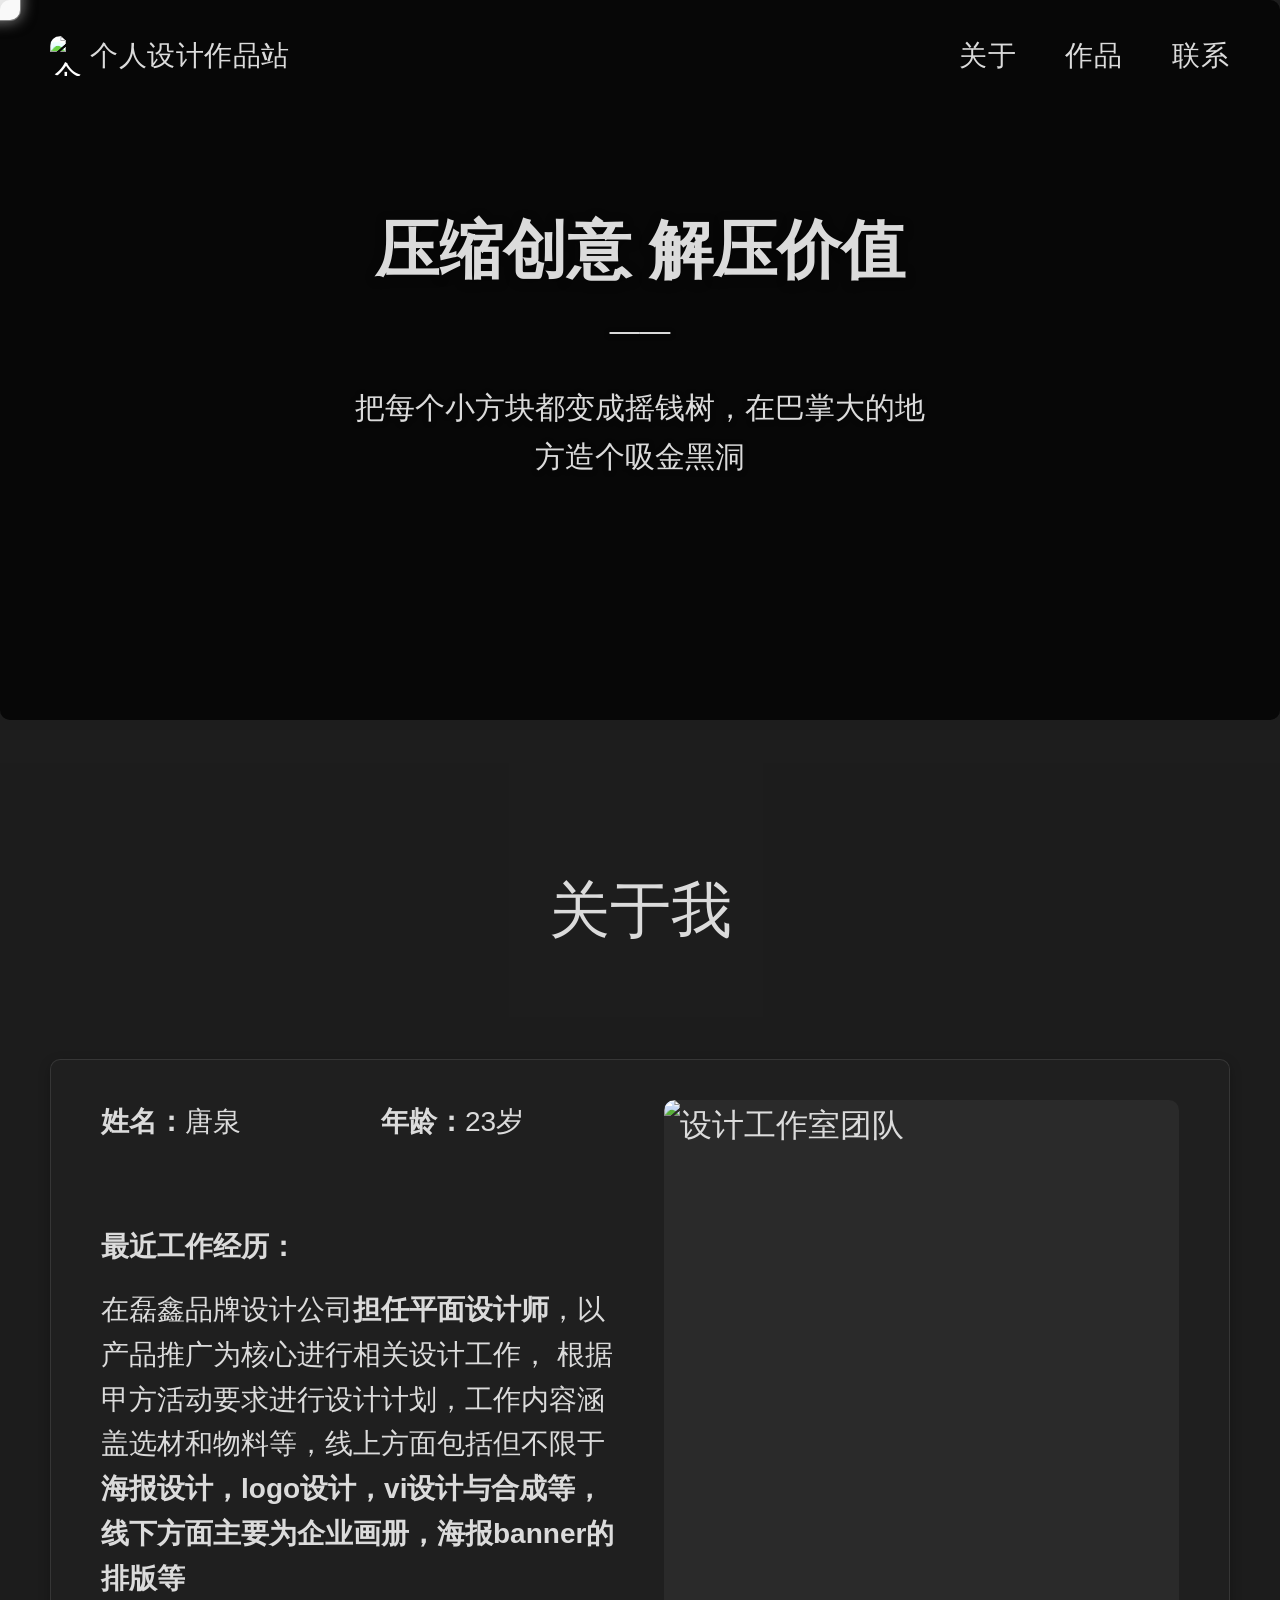
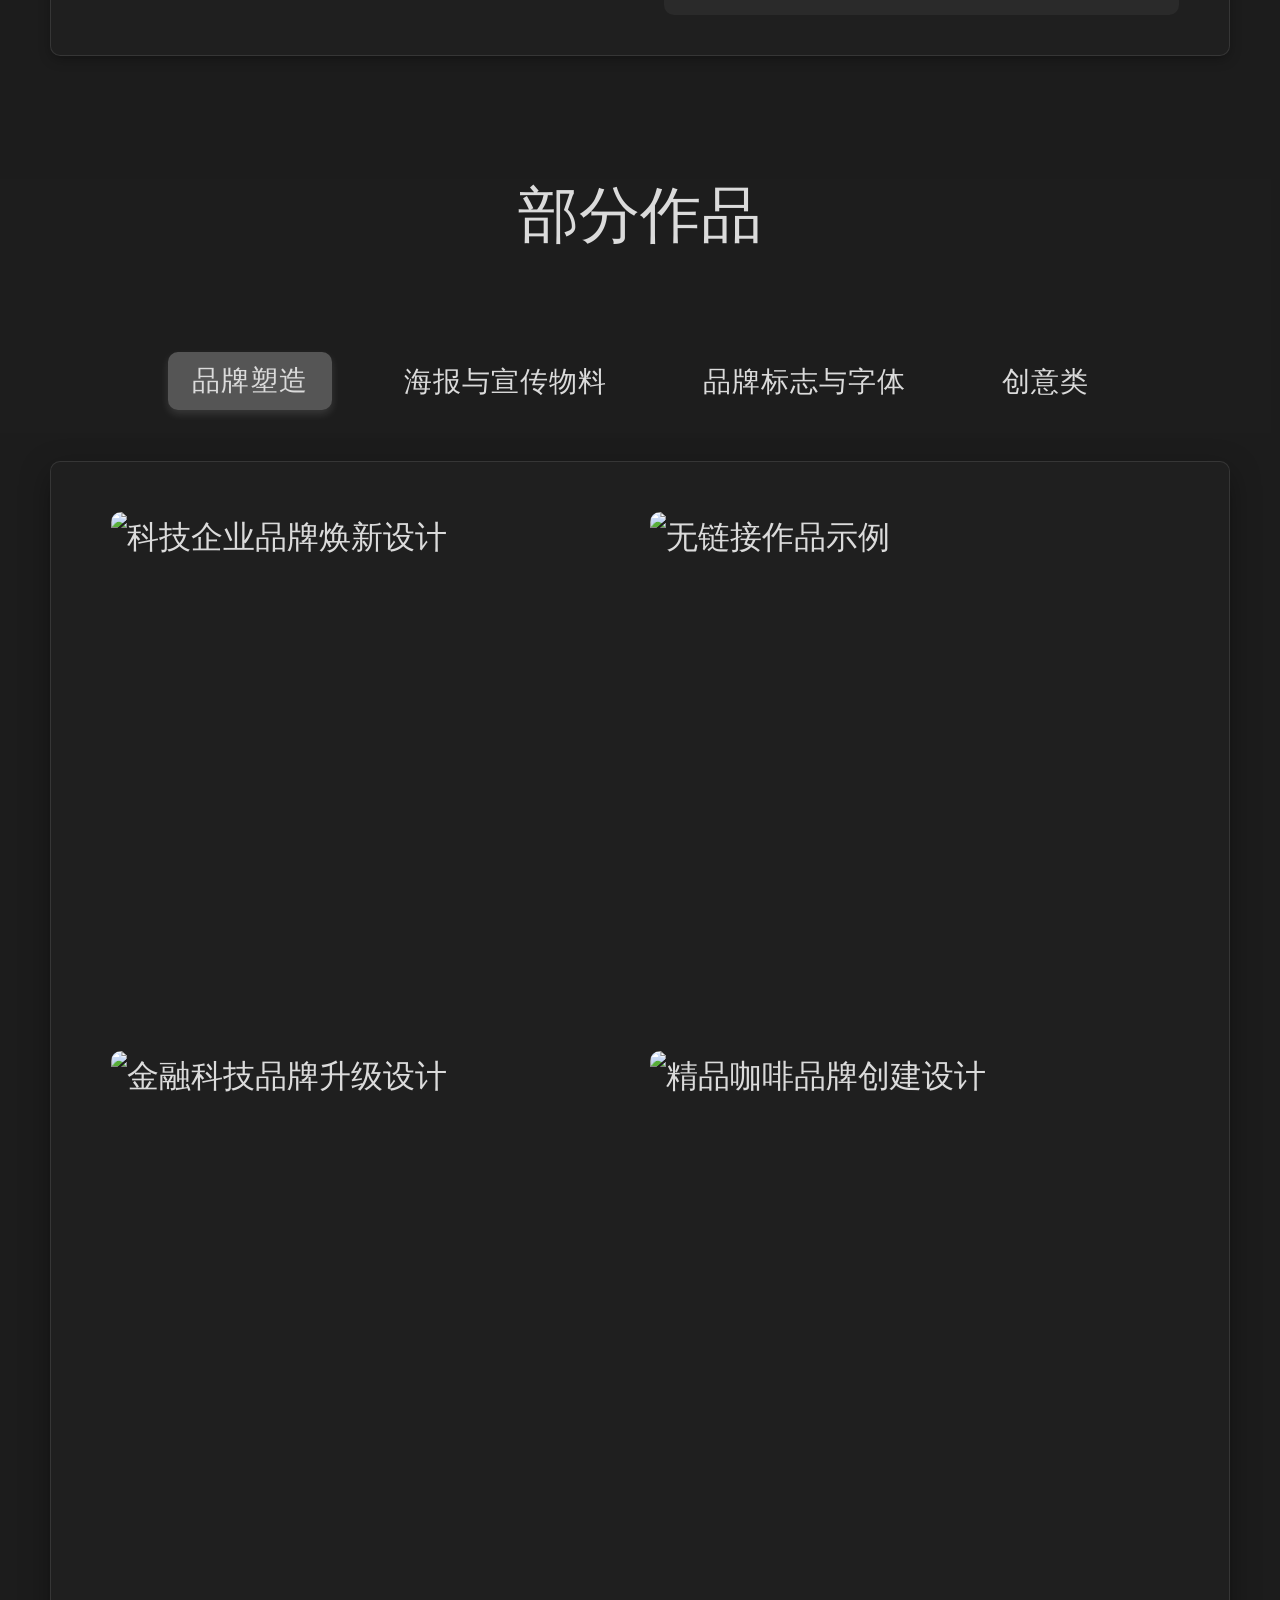
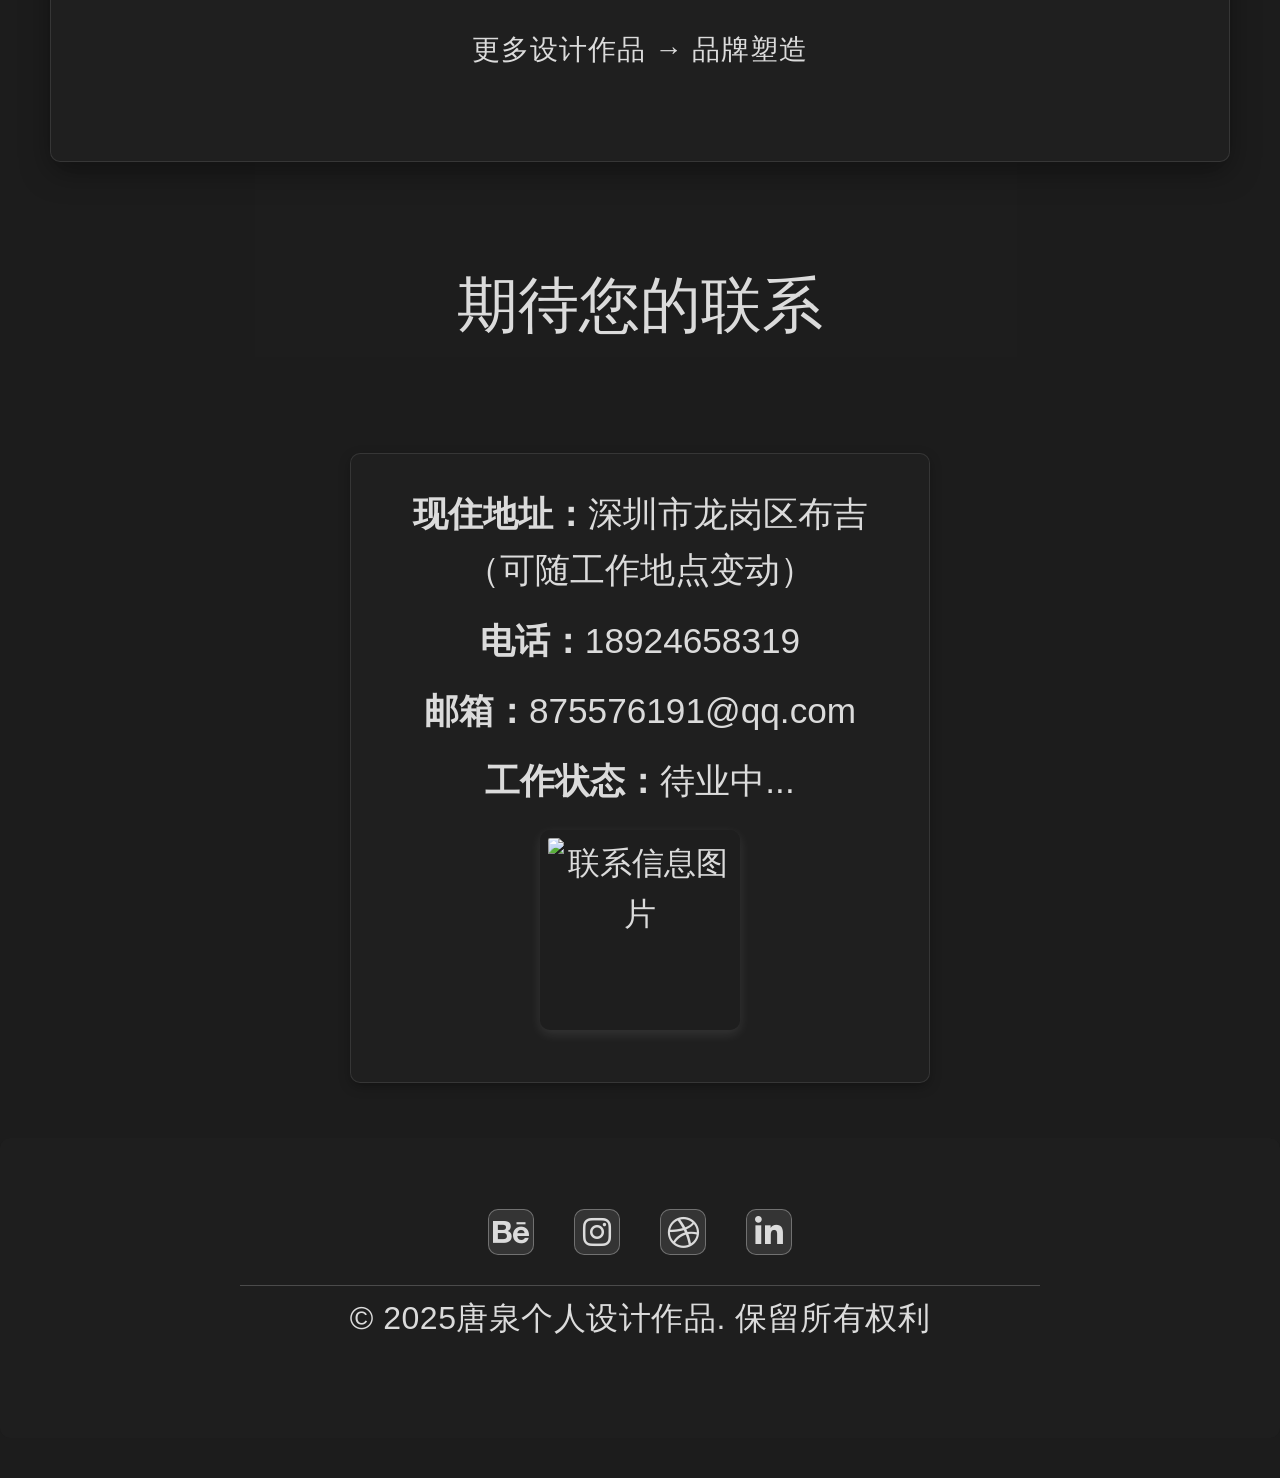
==== commit d01563fc: "Add files via upload" ====
--- a/index.html
+++ b/index.html
@@ -3,74 +3,53 @@
 <head>
     <meta charset="UTF-8">
     <meta name="viewport" content="width=device-width, initial-scale=1.0">
-    <title>唐泉 | 个人设计作品集</title>
-    <meta name="description" content="平面设计师唐泉的个人作品集，展示品牌设计、海报设计、标志设计等创意作品">
-    <meta name="keywords" content="平面设计,品牌设计,海报设计,标志设计,创意设计">
-    
-    <!-- 性能优化：预连接关键域 -->
-    <link rel="preconnect" href="https://cdnjs.cloudflare.com">
-    <link rel="preconnect" href="https://images.pexels.com">
-    <link rel="preconnect" href="https://mmbiz.qpic.cn">
-    
-    <!-- Font Awesome with integrity check -->
-    <link rel="stylesheet" href="https://cdnjs.cloudflare.com/ajax/libs/font-awesome/6.4.0/css/all.min.css"
-          integrity="sha512-iecdLmaskl7CVkqkXNQ/ZH/XLlvWZOJyj7Yy7tcenmpD1ypASozpmT/E0iPtmFIB46ZmdtAc9eNBvH0H/ZpiBw=="
-          crossorigin="anonymous" referrerpolicy="no-referrer">
-    
-    <!-- 样式表 - 按依赖顺序加载 -->
-    <link rel="preload" href="css/main.css" as="style">
-    <link rel="preload" href="css/components.css" as="style">
-    <link rel="preload" href="css/animations.css" as="style">
-    <link rel="stylesheet" href="css/main.css" media="all">
-    <link rel="stylesheet" href="css/components.css" media="all">
-    <link rel="stylesheet" href="css/animations.css" media="all">
-    
-    <!-- 条件加载：仅桌面端加载光标样式 -->
-    <link rel="stylesheet" href="css/cursor.css" media="(min-width: 769px)">
-    
-    <!-- 预加载关键图片 -->
-    <link rel="preload" href="https://mmbiz.qpic.cn/sz_mmbiz_png/rxqg3PD859eSjb5XtQiacPrsO58ibq690xgkzicctyGuNZ3ZibAiaZkhHDRibLGwt3JMIhYuXDeSgNzicuOO26hnwiceOg/0?wxfrom=12&wx_fmt=png" as="image">
-    <link rel="preload" href="https://images.pexels.com/photos/28839480/pexels-photo-28839480.jpeg" as="image">
-    
-    <!-- 结构化数据 -->
-    <script type="application/ld+json">
-    {
-        "@context": "https://schema.org",
-        "@type": "Person",
-        "name": "唐泉",
-        "jobTitle": "平面设计师",
-        "url": "https://your-domain.com",
-        "sameAs": [],
-        "worksFor": {
-            "@type": "Organization",
-            "name": "磊鑫品牌设计公司"
-        }
-    }
-    </script>
+    <title>个人设计作品站 | 创意设计</title>
+    
+    <!-- 优化：预加载关键资源 -->
+    <link rel="preload" href="https://cdnjs.cloudflare.com/ajax/libs/font-awesome/6.4.0/css/all.min.css" as="style" crossorigin="anonymous">
+    <link rel="preconnect" href="https://fonts.googleapis.com">
+    <link rel="dns-prefetch" href="https://images.pexels.com">
+    <link rel="dns-prefetch" href="https://mmbiz.qpic.cn">
+    
+    <!-- 优化：添加网站描述和关键词 -->
+    <meta name="description" content="个人设计作品展示网站，展示品牌设计、海报设计、标志设计等创意作品">
+    <meta name="keywords" content="设计,作品集,品牌设计,海报设计,平面设计">
+    <meta name="author" content="唐泉">
+    
+    <!-- 优化：添加Open Graph元标签 -->
+    <meta property="og:title" content="个人设计作品站">
+    <meta property="og:description" content="展示个人设计作品的创意网站">
+    <meta property="og:type" content="website">
+    
+    <!-- 优化：添加favicon -->
+    <link rel="icon" href="data:image/svg+xml,<svg xmlns=%22http://www.w3.org/2000/svg%22 viewBox=%220 0 100 100%22><text y=%22.9em%22 font-size=%2290%22>🎨</text></svg>">
+    
+    <!-- Font Awesome -->
+    <link rel="stylesheet" href="https://cdnjs.cloudflare.com/ajax/libs/font-awesome/6.4.0/css/all.min.css" integrity="sha512-iecdLmaskl7CVkqkXNQ/ZH/XLlvWZOJyj7Yy7tcenmpD1ypASozpmT/E0iPtmFIB46ZmdtAc9eNBvH0H/ZpiBw==" crossorigin="anonymous" referrerpolicy="no-referrer">
+    
+    <!-- 优化：使用defer加载CSS -->
+    <link rel="stylesheet" href="css/main.css" defer>
+    <link rel="stylesheet" href="css/components.css" defer>
+    <link rel="stylesheet" href="css/animations.css" defer>
+    <link rel="stylesheet" href="css/cursor.css" defer>
 </head>
 
 <body>
     <!-- 导航栏 -->
-    <nav class="transparent" aria-label="主导航">
+    <nav class="transparent">
         <div class="container nav-container">
             <div class="logo-image-container">
-                <img src="https://mmbiz.qpic.cn/sz_mmbiz_png/rxqg3PD859eSjb5XtQiacPrsO58ibq690xgkzicctyGuNZ3ZibAiaZkhHDRibLGwt3JMIhYuXDeSgNzicuOO26hnwiceOg/0?wxfrom=12&wx_fmt=png&tp=wxpic&usePicPrefetch=1" 
-                     alt="个人设计作品站Logo" 
-                     class="logo-image" 
-                     width="40" 
-                     height="40"
-                     loading="eager"
-                     decoding="async">
+                <img src="https://mmbiz.qpic.cn/sz_mmbiz_png/rxqg3PD859eSjb5XtQiacPrsO58ibq690xgkzicctyGuNZ3ZibAiaZkhHDRibLGwt3JMIhYuXDeSgNzicuOO26hnwiceOg/0?wxfrom=12&wx_fmt=png&tp=wxpic&usePicPrefetch=1" alt="个人设计作品站Logo" class="logo-image" width="40" height="40" loading="lazy" referrerpolicy="no-referrer">
                 <div class="logo">个人设计作品站</div>
                 <div class="nav-arrow" aria-hidden="true">
                     <i class="fas fa-arrow-left"></i>
                 </div>
             </div>
-            <ul class="nav-links" role="menubar">
-                <li role="none"><a href="#about" role="menuitem">关于</a></li>
-                <li role="none"><a href="#work" role="menuitem">作品</a></li>
-                <li role="none"><a href="#contact" role="menuitem">联系</a></li>
-            </ul>
+            <div class="nav-links">
+                <a href="#about">关于</a>
+                <a href="#work">作品</a>
+                <a href="#contact">联系</a>
+            </div>
         </div>
     </nav>
 
@@ -85,11 +64,11 @@
     </section>
 
     <!-- 关于我板块 -->
-    <section id="about" class="about" aria-labelledby="about-title">
+    <section id="about" class="about" aria-label="关于我">
         <div class="container">
             <br/>
             <br/>
-            <h2 class="section-title" id="about-title">关于我</h2>
+            <h2 class="section-title">关于我</h2>
             <div class="about-container">
                 <div class="about-content">
                     <div class="about-text">
@@ -104,13 +83,7 @@
                     </div>
                     <div class="about-image-wrapper">
                         <div class="about-image-container">
-                            <img src="https://mmbiz.qpic.cn/sz_mmbiz_png/rxqg3PD859eSjb5XtQiacPrsO58ibq690xnCxsUvOpoTkZZ2CbMyUan64DPRNrhK0D2Q1XficSDpFVxAiaIib2jdaicg/0?wxfrom=12&wx_fmt=png&tp=wxpic" 
-                                 alt="唐泉个人照片" 
-                                 width="280" 
-                                 height="280"
-                                 loading="lazy"
-                                 decoding="async"
-                                 referrerpolicy="no-referrer">
+                            <img src="https://mmbiz.qpic.cn/sz_mmbiz_png/rxqg3PD859eSjb5XtQiacPrsO58ibq690xnCxsUvOpoTkZZ2CbMyUan64DPRNrhK0D2Q1XficSDpFVxAiaIib2jdaicg/0?wxfrom=12&wx_fmt=png&tp=wxpic" alt="设计工作室团队" width="400" height="400" loading="lazy" referrerpolicy="no-referrer">
                         </div>
                     </div>
                 </div>
@@ -120,31 +93,28 @@
 
     <!-- 作品集板块 -->
     <div class="section-container" style="margin-bottom: 30px;">
-        <section id="work" class="portfolio" aria-labelledby="work-title">
+        <section id="work" class="portfolio" aria-label="作品集">
             <div class="container">
-                <h2 class="section-title" id="work-title">部分作品</h2>
+                <h2 class="section-title">部分作品</h2>
                 
-                <div class="portfolio-filters-container" role="toolbar" aria-label="作品分类筛选">
+                <!-- 分类筛选按钮 -->
+                <div class="portfolio-filters-container">
                     <div class="portfolio-filters">
-                        <button class="filter-btn active" data-filter="brand" aria-pressed="true">品牌塑造</button>
-                        <button class="filter-btn" data-filter="poster" aria-pressed="false">海报与宣传物料</button>
-                        <button class="filter-btn" data-filter="logo" aria-pressed="false">品牌标志与字体</button>
-                        <button class="filter-btn" data-filter="other" aria-pressed="false">创意类</button>
+                        <button class="filter-btn active" data-filter="brand" aria-label="查看品牌塑造作品">品牌塑造</button>
+                        <button class="filter-btn" data-filter="poster" aria-label="查看海报与宣传物料作品">海报与宣传物料</button>
+                        <button class="filter-btn" data-filter="logo" aria-label="查看品牌标志与字体作品">品牌标志与字体</button>
+                        <button class="filter-btn" data-filter="other" aria-label="查看创意类作品">创意类</button>
                     </div>
                 </div>
                 
+                <!-- 作品容器 -->
                 <div class="portfolio-container">
                     <!-- 品牌设计 -->
-                    <div class="portfolio-category active" data-category="brand" role="tabpanel" aria-labelledby="brand-tab">
-                        <div class="portfolio-grid" role="list">
-                            <div class="portfolio-item" role="listitem" data-category="brand">
+                    <div class="portfolio-category" data-category="brand">
+                        <div class="portfolio-grid">
+                            <div class="portfolio-item" data-category="brand">
                                 <a href="production/1-1/index.html" target="_blank" class="portfolio-link" rel="noopener">
-                                    <img src="https://images.pexels.com/photos/28839480/pexels-photo-28839480.jpeg" 
-                                         alt="科技企业品牌焕新设计"
-                                         width="500"
-                                         height="500"
-                                         loading="lazy"
-                                         decoding="async">
+                                    <img src="https://images.pexels.com/photos/28839480/pexels-photo-28839480.jpeg" alt="科技企业品牌焕新设计" width="400" height="400" loading="lazy">
                                     <div class="portfolio-overlay">
                                         <h3>科技企业品牌焕新</h3>
                                         <p>整套视觉识别系统与品牌语言构建</p>
@@ -153,23 +123,13 @@
                                 </a>
                             </div>
                             
-                            <div class="portfolio-item no-link" role="listitem" data-category="brand">
-                                <img src="https://images.pexels.com/photos/28839480/pexels-photo-28839480.jpeg" 
-                                     alt="无链接作品示例"
-                                     width="500"
-                                     height="500"
-                                     loading="lazy"
-                                     decoding="async">
+                            <div class="portfolio-item no-link" data-category="brand">
+                                <img src="https://images.pexels.com/photos/28839480/pexels-photo-28839480.jpeg" alt="无链接作品示例" width="400" height="400" loading="lazy">
                             </div>
                             
-                            <div class="portfolio-item" role="listitem" data-category="brand">
-                                <a href="https://www.baidu.com" target="_blank" class="portfolio-link" rel="noopener">
-                                    <img src="https://images.pexels.com/photos/28839480/pexels-photo-28839480.jpeg" 
-                                         alt="金融科技品牌升级设计"
-                                         width="500"
-                                         height="500"
-                                         loading="lazy"
-                                         decoding="async">
+                            <div class="portfolio-item" data-category="brand">
+                                <a href="https://www.baidu.com" target="_blank" class="portfolio-link" rel="noopener">
+                                    <img src="https://images.pexels.com/photos/28839480/pexels-photo-28839480.jpeg" alt="金融科技品牌升级设计" width="400" height="400" loading="lazy">
                                     <div class="portfolio-overlay">
                                         <h3>金融科技品牌升级</h3>
                                         <p>建立专业、可靠且创新的品牌形象</p>
@@ -177,15 +137,9 @@
                                     </div>
                                 </a>
                             </div>
-                            
-                            <div class="portfolio-item" role="listitem" data-category="brand">
-                                <a href="https://www.baidu.com" target="_blank" class="portfolio-link" rel="noopener">
-                                    <img src="https://images.pexels.com/photos/28839480/pexels-photo-28839480.jpeg" 
-                                         alt="精品咖啡品牌创建设计"
-                                         width="500"
-                                         height="500"
-                                         loading="lazy"
-                                         decoding="async">
+                            <div class="portfolio-item" data-category="brand">
+                                <a href="https://www.baidu.com" target="_blank" class="portfolio-link" rel="noopener">
+                                    <img src="https://images.pexels.com/photos/28839480/pexels-photo-28839480.jpeg" alt="精品咖啡品牌创建设计" width="400" height="400" loading="lazy">
                                     <div class="portfolio-overlay">
                                         <h3>精品咖啡品牌创建</h3>
                                         <p>打造具有独特空间体验的连锁品牌</p>
@@ -195,47 +149,147 @@
                             </div>
                         </div>
                         <div class="category-more-link">
-                            <a href="public/design1/index.html" target="_blank" rel="noopener">
+                            <a href="public/design1/index.html" target="_blank" rel="noopener noreferrer">
                                 更多设计作品 → 品牌塑造
                             </a>
                         </div>
                     </div>
                     
-                    <!-- 其他分类（隐藏） -->
-                    <div class="portfolio-category" data-category="poster" hidden role="tabpanel" aria-labelledby="poster-tab">
-                        <!-- 内容保持不变 -->
+                    <!-- 海报设计 -->
+                    <div class="portfolio-category" data-category="poster" style="display: none;">
+                        <div class="portfolio-grid">
+                            <div class="portfolio-item" data-category="poster">
+                                <a href="https://www.baidu.com" target="_blank" class="portfolio-link" rel="noopener">
+                                    <img src="https://mmbiz.qpic.cn/mmbiz_png/rxqg3PD859fZ1h2aFMnwel3Joibt1ziaXMQ9L29Fyq0Kg0Qb8icxT7k6lO1spJZstRccHgOKuVpzeJcfZ2VKWdbBQ/640?wx_fmt=png&wxfrom=13&tp=wxpic#imgIndex=1" alt="音乐节海报设计" width="400" height="400" loading="lazy">
+                                    <div class="portfolio-overlay">
+                                        <h3>夏季音乐节主视觉</h3>
+                                        <p>融合声音与色彩的动态视觉表达</p>
+                                        <div class="btn">点击</div>
+                                    </div>
+                                </a>
+                            </div>
+                            <div class="portfolio-item" data-category="poster">
+                                <a href="https://www.baidu.com" target="_blank" class="portfolio-link" rel="noopener">
+                                    <img src="https://images.pexels.com/photos/28839480/pexels-photo-28839480.jpeg" alt="独立电影概念海报设计" width="400" height="400" loading="lazy">
+                                    <div class="portfolio-overlay">
+                                        <h3>独立电影概念海报</h3>
+                                        <p>用视觉叙事传递影片核心情感</p>
+                                        <div class="btn">点击</div>
+                                    </div>
+                                </a>
+                            </div>
+                            <div class="portfolio-item no-link" data-category="poster">
+                                <img src="https://images.pexels.com/photos/28839480/pexels-photo-28839480.jpeg" alt="公益海报设计" width="400" height="400" loading="lazy">
+                            </div>
+                            <div class="portfolio-item" data-category="poster">
+                                <a href="https://www.baidu.com" target="_blank" class="portfolio-link" rel="noopener">
+                                    <img src="https://images.pexels.com/photos/28839480/pexels-photo-28839480.jpeg" alt="当代艺术展海报系列设计" width="400" height="400" loading="lazy">
+                                    <div class="portfolio-overlay">
+                                        <h3>当代艺术展海报系列</h3>
+                                        <p>解构与重组，诠释展览主题</p>
+                                        <div class="btn">点击</div>
+                                    </div>
+                                </a>
+                            </div>
+                        </div>
+                        <div class="category-more-link">
+                            <a href="public/design2/index.html" target="_blank" rel="noopener noreferrer">
+                                更多设计作品 → 海报与宣传物料
+                            </a>
+                        </div>
                     </div>
                     
-                    <div class="portfolio-category" data-category="logo" hidden role="tabpanel" aria-labelledby="logo-tab">
-                        <!-- 内容保持不变 -->
+                    <!-- 标志设计 -->
+                    <div class="portfolio-category" data-category="logo" style="display: none;">
+                        <div class="portfolio-grid">
+                            <div class="portfolio-item no-link" data-category="logo">
+                                <img src="https://images.pexels.com/photos/28839480/pexels-photo-28839480.jpeg" alt="极简字母标志设计" width="400" height="400" loading="lazy">
+                            </div>
+                            <div class="portfolio-item" data-category="logo">
+                                <a href="https://www.baidu.com" target="_blank" class="portfolio-link" rel="noopener">
+                                    <img src="https://images.pexels.com/photos/28839480/pexels-photo-28839480.jpeg" alt="户外品牌图形标志设计" width="400" height="400" loading="lazy">
+                                    <div class="portfolio-overlay">
+                                        <h3>户外品牌图形标志</h3>
+                                        <p>抽象山峰图形传递探索精神</p>
+                                        <div class="btn">点击</div>
+                                    </div>
+                                </a>
+                            </div>
+                            <div class="portfolio-item" data-category="logo">
+                                <a href="https://www.baidu.com" target="_blank" class="portfolio-link" rel="noopener">
+                                    <img src="https://images.pexels.com/photos/28839480/pexels-photo-28839480.jpeg" alt="精酿啤酒厂徽章标志设计" width="400" height="400" loading="lazy">
+                                    <div class="portfolio-overlay">
+                                        <h3>精酿啤酒厂徽章标志</h3>
+                                        <p>融合传统工艺与现代美学的徽章</p>
+                                        <div class="btn">点击</div>
+                                    </div>
+                                </a>
+                            </div>
+                            <div class="portfolio-item no-link" data-category="logo">
+                                <img src="https://images.pexels.com/photos/28839480/pexels-photo-28839480.jpeg" alt="动态标志设计" width="400" height="400" loading="lazy">
+                            </div>
+                        </div>
+                        <div class="category-more-link">
+                            <a href="public/design3/index.html" target="_blank" rel="noopener noreferrer">
+                                更多设计作品 → 品牌标志与字体
+                            </a>
+                        </div>
                     </div>
                     
-                    <div class="portfolio-category" data-category="other" hidden role="tabpanel" aria-labelledby="other-tab">
-                        <!-- 内容保持不变 -->
+                    <!-- 其他设计 -->
+                    <div class="portfolio-category" data-category="other" style="display: none;">
+                        <div class="portfolio-grid">
+                            <div class="portfolio-item" data-category="other">
+                                <a href="https://www.baidu.com" target="_blank" class="portfolio-link" rel="noopener">
+                                    <img src="https://images.pexels.com/photos/28839480/pexels-photo-28839480.jpeg" alt="文学小说书籍装帧设计" width="400" height="400" loading="lazy">
+                                    <div class="portfolio-overlay">
+                                        <h3>文学小说书籍装帧</h3>
+                                        <p>通过材质与工艺讲述故事</p>
+                                        <div class="btn">点击</div>
+                                    </div>
+                                </a>
+                            </div>
+                            <div class="portfolio-item no-link" data-category="other">
+                                <img src="https://images.pexels.com/photos/28839480/pexels-photo-28839480.jpeg" alt="产品包装设计" width="400" height="400" loading="lazy">
+                            </div>
+                            <div class="portfolio-item" data-category="other">
+                                <a href="https://www.baidu.com" target="_blank" class="portfolio-link" rel="noopener">
+                                    <img src="https://images.pexels.com/photos/28839480/pexels-photo-28839480.jpeg" alt="年度数据报告视觉化设计" width="400" height="400" loading="lazy">
+                                    <div class="portfolio-overlay">
+                                        <h3>年度数据报告视觉化</h3>
+                                        <p>将复杂数据转化为清晰易懂的图表</p>
+                                        <div class="btn">点击</div>
+                                    </div>
+                                </a>
+                            </div>
+                            <div class="portfolio-item no-link" data-category="other">
+                                <img src="https://images.pexels.com/photos/28839480/pexels-photo-28839480.jpeg" alt="网站界面设计" width="400" height="400" loading="lazy">
+                            </div>
+                        </div>
+                        <div class="category-more-link">
+                            <a href="public/design4/index.html" target="_blank" rel="noopener noreferrer">
+                                更多设计作品 → 创意类
+                            </a>
+                        </div>
                     </div>
                 </div>
             </div>
         </section>
     </div>
 
-    <!-- 联系板块 -->
+    <!-- 联系我们板块 -->
     <div class="section-container" style="margin-bottom: 30px;">
-        <section id="contact" class="contact" aria-labelledby="contact-title">
+        <section id="contact" class="contact" aria-label="联系信息">
             <div class="container">
-                <h2 class="section-title" id="contact-title">期待您的联系</h2>
+                <h2 class="section-title">期待您的联系</h2>
                 <div class="contact-content">
                     <div class="contact-info">
                         <div class="contact-info-container">
                             <p><b>现住地址：</b>深圳市龙岗区布吉（可随工作地点变动）</p>
-                            <p><b>电话：</b><a href="tel:+8618924658319">18924658319</a></p>
+                            <p><b>电话：</b><a href="tel:18924658319">18924658319</a></p>
                             <p><b>邮箱：</b><a href="mailto:875576191@qq.com">875576191@qq.com</a></p>
                             <p><b>工作状态：</b>待业中...</p>
-                            <img src="https://images.pexels.com/photos/28839480/pexels-photo-28839480.jpeg" 
-                                 alt="联系图片"
-                                 width="200"
-                                 height="200"
-                                 loading="lazy"
-                                 decoding="async">
+                            <img src="https://images.pexels.com/photos/28839480/pexels-photo-28839480.jpeg" alt="联系信息图片" width="200" height="200" loading="lazy">
                         </div>
                     </div>
                 </div>
@@ -245,17 +299,17 @@
 
     <!-- 页脚 -->
     <div class="section-container" style="margin-bottom: 30px;">
-        <footer>
+        <footer role="contentinfo">
             <div class="footer-overlay"></div>
             <div class="container footer-content">
-                <div class="footer-logo-placeholder" aria-hidden="true"></div>
+                <div class="footer-logo-placeholder"></div>
                 <div class="social-links">
-                    <a href="#" aria-label="Behance"><i class="fab fa-behance"></i></a>
-                    <a href="#" aria-label="Instagram"><i class="fab fa-instagram"></i></a>
-                    <a href="#" aria-label="Dribbble"><i class="fab fa-dribbble"></i></a>
-                    <a href="#" aria-label="LinkedIn"><i class="fab fa-linkedin-in"></i></a>
-                </div>
-                <div class="footer-copyright">© 2025 唐泉个人设计作品. 保留所有权利</div>
+                    <a href="#" aria-label="访问Behance作品集"><i class="fab fa-behance"></i></a>
+                    <a href="#" aria-label="访问Instagram"><i class="fab fa-instagram"></i></a>
+                    <a href="#" aria-label="访问Dribbble作品集"><i class="fab fa-dribbble"></i></a>
+                    <a href="#" aria-label="访问LinkedIn"><i class="fab fa-linkedin-in"></i></a>
+                </div>
+                <div class="footer-copyright">© 2025唐泉个人设计作品. 保留所有权利</div>
             </div>
         </footer>
     </div>
@@ -265,7 +319,26 @@
         <i class="fas fa-arrow-up"></i>
     </button>
 
-    <!-- JavaScript - 使用现代模块化加载 -->
-    <script src="js/main.js" type="module"></script>
+    <!-- 优化：使用defer加载JavaScript -->
+    <script src="js/main.js" defer></script>
+    <script src="js/navigation.js" defer></script>
+    <script src="js/portfolio.js" defer></script>
+    <script src="js/cursor.js" defer></script>
+    
+    <!-- 优化：添加结构化数据 -->
+    <script type="application/ld+json">
+    {
+        "@context": "https://schema.org",
+        "@type": "WebSite",
+        "name": "个人设计作品站",
+        "description": "展示个人设计作品的创意网站",
+        "url": "https://your-website.com",
+        "author": {
+            "@type": "Person",
+            "name": "唐泉",
+            "jobTitle": "平面设计师"
+        }
+    }
+    </script>
 </body>
 </html>
--- a/css/main.css
+++ b/css/main.css
@@ -1,308 +1,302 @@
 /* 
  * main.css - 主样式文件（优化版）
- * 优化：代码压缩、变量提取、性能优化
+ * 优化内容：精简代码、使用CSS变量、优化滚动条、提高性能
  */
 
+/* ==================== CSS变量定义 ==================== */
 :root {
-    /* 颜色系统 */
-    --color-bg-dark: #181818;
-    --color-bg-card: #1f1f1f;
-    --color-bg-card-light: #2a2a2a;
-    --color-text-primary: #dbdbdb;
-    --color-text-secondary: #aaaaaa;
-    --color-border: rgba(255, 255, 255, 0.1);
-    --color-border-light: rgba(255, 255, 255, 0.2);
-    
-    /* 字体系统 */
-    --font-family-en: -apple-system, BlinkMacSystemFont, "Helvetica Neue", "Segoe UI", Roboto, Arial, sans-serif;
-    --font-family-zh: "PingFang SC", "Hiragino Sans GB", "Microsoft YaHei", "微软雅黑", sans-serif;
-    
-    /* 间距系统 */
-    --spacing-xs: 8px;
-    --spacing-sm: 16px;
-    --spacing-md: 24px;
-    --spacing-lg: 32px;
-    --spacing-xl: 48px;
-    
-    /* 响应式断点 */
-    --breakpoint-mobile: 768px;
-    --breakpoint-tablet: 1024px;
-    --breakpoint-desktop: 1200px;
-    
-    /* 动画时间 */
-    --transition-fast: 0.3s;
-    --transition-normal: 0.5s;
-    --transition-slow: 0.8s;
-    
-    /* 圆角 */
-    --border-radius-sm: 8px;
-    --border-radius-md: 10px;
-    --border-radius-lg: 12px;
-    
-    /* 阴影 */
-    --shadow-sm: 0 2px 8px rgba(0, 0, 0, 0.3);
-    --shadow-md: 0 4px 12px rgba(0, 0, 0, 0.3);
-    --shadow-lg: 0 10px 30px rgba(0, 0, 0, 0.4);
-}
-
-/* ==================== 重置与基础 ==================== */
-*, *::before, *::after {
-    margin: 0;
-    padding: 0;
-    box-sizing: border-box;
-}
-
-html {
-    scroll-behavior: smooth;
-    -webkit-text-size-adjust: 100%;
-    -moz-text-size-adjust: 100%;
-    text-size-adjust: 100%;
+  --bg-dark: #181818;
+  --bg-card: #1f1f1f;
+  --text-primary: #dbdbdb;
+  --border-color: #333333;
+  --scrollbar-width: 10px;
+}
+
+/* ==================== 全局样式重置 ==================== */
+* {
+  margin: 0;
+  padding: 0;
+  box-sizing: border-box;
 }
 
 body {
-    font-family: var(--font-family-zh), var(--font-family-en);
-    background-color: var(--color-bg-dark);
-    color: var(--color-text-primary);
-    line-height: 1.6;
-    overflow-x: hidden;
-    -webkit-font-smoothing: antialiased;
-    -moz-osx-font-smoothing: grayscale;
-}
-
-/* 触摸设备优化 */
-@media (hover: none) and (pointer: coarse) {
-    * {
-        -webkit-tap-highlight-color: rgba(255, 255, 255, 0.1);
-    }
-}
-
-/* ==================== 滚动条美化 ==================== */
-::-webkit-scrollbar {
-    width: 10px;
-    height: 10px;
-}
-
-::-webkit-scrollbar-track {
-    background: var(--color-bg-card);
-    border-radius: 5px;
-}
-
-::-webkit-scrollbar-thumb {
-    background: var(--color-bg-dark);
-    border-radius: 5px;
-    border: 2px solid var(--color-bg-card);
-}
-
-::-webkit-scrollbar-thumb:hover {
-    background: var(--color-bg-card-light);
-}
-
-/* Firefox */
-* {
-    scrollbar-width: thin;
-    scrollbar-color: var(--color-bg-dark) var(--color-bg-card);
-}
-
-/* ==================== 字体系统 ==================== */
+  font-family: "PingFang SC", "Hiragino Sans GB", "Microsoft YaHei", "微软雅黑", sans-serif, -apple-system, BlinkMacSystemFont, "Helvetica Neue", "Segoe UI", Roboto, Arial, sans-serif;
+  background-color: var(--bg-dark);
+  color: var(--text-primary);
+  line-height: 1.6;
+  overflow-x: hidden;
+  -webkit-text-size-adjust: 100%;
+  -webkit-tap-highlight-color: rgba(255, 255, 255, 0.1);
+}
+
+/* ==================== 美化滚动条 ==================== */
+body::-webkit-scrollbar {
+  width: var(--scrollbar-width);
+  height: var(--scrollbar-width);
+}
+
+body::-webkit-scrollbar-track {
+  background: var(--bg-card);
+  border-radius: 5px;
+}
+
+body::-webkit-scrollbar-thumb {
+  background: var(--bg-dark);
+  border-radius: 5px;
+  border: 2px solid var(--bg-card);
+}
+
+body::-webkit-scrollbar-thumb:hover {
+  background: #2a2a2a;
+}
+
+body {
+  scrollbar-width: thin;
+  scrollbar-color: var(--bg-dark) var(--bg-card);
+}
+
+/* ==================== 字体系统优化 ==================== */
+/* 英文优先字体 */
 h1, h2, h3, h4, h5, h6,
 button, input, textarea,
 .logo, .btn,
 .filter-btn, .modal-close,
 .footer-copyright, .hero h1,
 .section-title {
-    font-family: var(--font-family-en), var(--font-family-zh);
-    color: var(--color-text-primary);
-}
-
-p, span, a, li,
+  font-family: -apple-system, BlinkMacSystemFont, "Helvetica Neue", "Segoe UI", Roboto, Arial, sans-serif, "PingFang SC", "Hiragino Sans GB", "Microsoft YaHei", "微软雅黑", sans-serif;
+  color: var(--text-primary);
+}
+
+/* 中文优先字体 */
+p, span, a:not(.btn):not(.filter-btn):not(.logo), li,
 .about-text p, 
 .contact-info p,
 .hero p,
 .portfolio-overlay p,
 .category-more-link a,
 .portfolio-overlay .btn {
-    font-family: var(--font-family-zh), var(--font-family-en);
-    color: var(--color-text-primary);
+  font-family: "PingFang SC", "Hiragino Sans GB", "Microsoft YaHei", "微软雅黑", sans-serif, -apple-system, BlinkMacSystemFont, "Helvetica Neue", "Segoe UI", Roboto, Arial, sans-serif;
+  color: var(--text-primary);
 }
 
 /* ==================== 桌面端全局文字大小 ==================== */
 body:not(footer) {
-    font-size: 200% !important;
-}
-
+  font-size: 200% !important;
+}
+
+/* 页脚保持原大小 */
 footer,
-footer *,
-footer .social-links a,
-footer .footer-copyright {
-    font-size: 100% !important;
-}
-
-/* ==================== 基础组件 ==================== */
+footer * {
+  font-size: 100% !important;
+}
+
+/* ==================== 模态框滚动控制 ==================== */
+body.modal-open {
+  overflow: hidden !important;
+  height: 100vh !important;
+  width: 100% !important;
+  position: fixed !important;
+  top: 0 !important;
+  left: 0 !important;
+  right: 0 !important;
+  bottom: 0 !important;
+}
+
+/* ==================== 响应式容器系统 ==================== */
 .container {
+  width: 100%;
+  max-width: none;
+  margin: 0;
+  padding: 0 50px;
+}
+
+/* ==================== 基础组件样式 ==================== */
+.btn {
+  display: inline-block;
+  padding: 10px 22px;
+  transition: all 0.3s cubic-bezier(0.25, 0.46, 0.45, 0.94);
+  font-size: 13px;
+  text-transform: uppercase;
+  letter-spacing: 1px;
+  cursor: pointer;
+  background: transparent;
+  border: none;
+  border-radius: 10px;
+  font-family: -apple-system, BlinkMacSystemFont, "Helvetica Neue", "Segoe UI", Roboto, Arial, sans-serif;
+  color: var(--text-primary);
+}
+
+.btn:hover {
+  background-color: transparent;
+  color: var(--text-primary);
+}
+
+/* ==================== 基础链接样式 ==================== */
+a {
+  text-decoration: none;
+  color: var(--text-primary);
+  transition: color 0.3s cubic-bezier(0.25, 0.46, 0.45, 0.94);
+}
+
+/* ==================== 关于我们布局 ==================== */
+.about-content {
+  display: flex;
+  align-items: flex-start;
+  gap: 48px;
+  width: 100%;
+}
+
+.about-text {
+  flex: 1;
+  min-width: 0;
+}
+
+.about-text p {
+  margin-bottom: 18px;
+  font-size: 28px;
+  line-height: 1.6;
+  color: var(--text-primary);
+}
+
+.about-text p:last-child {
+  margin-bottom: 0;
+}
+
+.about-image-wrapper {
+  flex: 1;
+  position: relative;
+  min-height: 280px;
+  display: flex;
+  align-items: flex-start;
+}
+
+.about-image-container {
+  width: 100%;
+  height: auto;
+  display: flex;
+  align-items: center;
+  justify-content: center;
+  overflow: hidden;
+  border-radius: 10px;
+  background-color: #2a2a2a;
+  min-height: 280px;
+  aspect-ratio: 1/1;
+}
+
+.about-image-container img {
+  width: 100%;
+  height: 100%;
+  object-fit: cover;
+  display: block;
+  max-width: 100%;
+  max-height: 100%;
+  border-radius: 10px;
+}
+
+/* ==================== 移动端响应式设计 ==================== */
+@media (max-width: 768px) {
+  /* 移动端全局重置 */
+  body:not(footer) {
+    font-size: 16px !important;
+    line-height: 1.5;
+    color: var(--text-primary) !important;
+  }
+  
+  /* 移动端滚动条美化 */
+  body::-webkit-scrollbar {
+    width: 8px;
+    height: 8px;
+  }
+  
+  /* 移动端容器优化 */
+  .container {
+    padding: 0 16px !important;
+  }
+  
+  /* 导航栏容器调整 */
+  .nav-container {
+    display: flex;
+    justify-content: space-between;
+    align-items: center;
     width: 100%;
-    max-width: none;
-    margin: 0;
-    padding: 0 50px;
-}
-
-@media (max-width: var(--breakpoint-mobile)) {
-    .container {
-        padding: 0 var(--spacing-sm) !important;
-    }
-}
-
-.btn {
-    display: inline-block;
-    padding: 10px 22px;
-    transition: all var(--transition-fast) cubic-bezier(0.25, 0.46, 0.45, 0.94);
-    font-size: 13px;
-    text-transform: uppercase;
-    letter-spacing: 1px;
-    cursor: pointer;
-    background: transparent;
-    border: none;
-    border-radius: var(--border-radius-md);
-    font-family: var(--font-family-en);
-    color: var(--color-text-primary);
-}
-
-.btn:hover {
-    background-color: transparent;
-    color: var(--color-text-primary);
-}
-
-a {
-    text-decoration: none;
-    color: var(--color-text-primary);
-    transition: color var(--transition-fast) cubic-bezier(0.25, 0.46, 0.45, 0.94);
-}
-
-/* ==================== 响应式系统 ==================== */
-@media (max-width: var(--breakpoint-mobile)) {
-    /* 移动端全局重置 */
-    body:not(footer) {
-        font-size: 16px !important;
-        line-height: 1.5;
-        color: var(--color-text-primary) !important;
-    }
-    
-    /* 移动端滚动条 */
-    ::-webkit-scrollbar {
-        width: 8px;
-        height: 8px;
-    }
-    
-    /* 移动端容器 */
-    .nav-container {
-        display: flex;
-        justify-content: space-between;
-        align-items: center;
-        width: 100%;
-        padding: 0 !important;
-    }
-    
-    /* 移动端标题 */
-    .section-title {
-        font-size: 1.75rem !important;
-        margin-bottom: 2.5rem !important;
-        padding-bottom: 0.75rem !important;
-        color: var(--color-text-primary) !important;
-    }
-    
-    .section-title::after {
-        width: 40px !important;
-        height: 2px !important;
-        background-color: var(--color-text-primary) !important;
-    }
-    
-    /* 关于我们移动端优化 */
-    .about {
-        padding: 2rem 0 !important;
-    }
-    
-    .about-container {
-        padding: 2rem 1.5rem !important;
-        border-radius: var(--border-radius-sm) !important;
-        margin: 0 0 2rem !important;
-        box-shadow: var(--shadow-md) !important;
-    }
-    
-    .about-content {
-        flex-direction: column !important;
-        gap: 2.5rem !important;
-    }
-    
-    .about-text p {
-        font-size: 1rem !important;
-        line-height: 1.6 !important;
-        margin-bottom: 1rem !important;
-        color: var(--color-text-primary) !important;
-    }
-    
-    .about-image-wrapper {
-        width: 100% !important;
-        min-height: 200px !important;
-    }
-    
-    .about-image-container {
-        min-height: 200px !important;
-        aspect-ratio: 1/1 !important;
-    }
-}
-
+    padding: 0 !important;
+  }
+  
+  /* 确保logo容器有足够空间 */
+  .logo-image-container {
+    display: flex;
+    align-items: center;
+    flex-shrink: 0;
+    min-width: 0;
+  }
+  
+  /* 移动端标题系统 */
+  .section-title {
+    font-size: 1.75rem !important;
+    margin-bottom: 2.5rem !important;
+    padding-bottom: 0.75rem !important;
+    color: var(--text-primary) !important;
+  }
+  
+  .section-title::after {
+    width: 40px !important;
+    height: 2px !important;
+    background-color: var(--text-primary) !important;
+  }
+  
+  /* 关于我们移动端优化 */
+  .about {
+    padding: 2rem 0 !important;
+  }
+  
+  .about-container {
+    padding: 2rem 1.5rem !important;
+    border-radius: 8px !important;
+    margin: 0 0 2rem !important;
+    box-shadow: 0 2px 12px rgba(0, 0, 0, 0.3) !important;
+  }
+  
+  .about-content {
+    flex-direction: column !important;
+    gap: 2.5rem !important;
+  }
+  
+  .about-text p {
+    font-size: 1rem !important;
+    line-height: 1.6 !important;
+    margin-bottom: 1rem !important;
+    color: var(--text-primary) !important;
+  }
+  
+  .about-image-wrapper {
+    width: 100% !important;
+    min-height: 200px !important;
+  }
+  
+  .about-image-container {
+    min-height: 200px !important;
+    aspect-ratio: 1/1 !important;
+  }
+}
+
+/* 超小屏幕进一步优化 */
 @media (max-width: 480px) {
-    .container {
-        padding: 0 20px !important;
-    }
-    
-    .section-title {
-        font-size: 1.5rem !important;
-        margin-bottom: 2rem !important;
-    }
-    
-    .hero h1 {
-        font-size: 1.75rem !important;
-    }
-    
-    .about-container,
-    .portfolio-container,
-    .contact-info-container {
-        padding: 1.5rem 1.25rem !important;
-    }
-}
-
-/* ==================== 无障碍优化 ==================== */
-.visually-hidden {
-    position: absolute !important;
-    width: 1px !important;
-    height: 1px !important;
-    padding: 0 !important;
-    margin: -1px !important;
-    overflow: hidden !important;
-    clip: rect(0, 0, 0, 0) !important;
-    white-space: nowrap !important;
-    border: 0 !important;
-}
-
-/* ==================== 打印样式 ==================== */
-@media print {
-    body {
-        background: white !important;
-        color: black !important;
-    }
-    
-    .hero, .back-to-top, .nav-arrow {
-        display: none !important;
-    }
-    
-    a {
-        color: black !important;
-        text-decoration: underline !important;
-    }
-    
-    a[href^="http"]::after {
-        content: " (" attr(href) ")";
-        font-size: 0.9em;
-        font-weight: normal;
-    }
+  .container {
+    padding: 0 20px !important;
+  }
+  
+  .section-title {
+    font-size: 1.5rem !important;
+    margin-bottom: 2rem !important;
+  }
+  
+  .hero h1 {
+    font-size: 1.75rem !important;
+  }
+  
+  .about-container,
+  .portfolio-container,
+  .contact-info-container {
+    padding: 1.5rem 1.25rem !important;
+  }
 }
--- a/css/components.css
+++ b/css/components.css
@@ -1,164 +1,171 @@
 /* 
  * components.css - 组件样式文件（优化版）
- * 优化：提取变量、减少重复、优化选择器
+ * 优化内容：精简重复代码、优化选择器性能、使用CSS变量、模块化组织
  */
+
+/* ==================== CSS变量定义 ==================== */
+:root {
+  --bg-dark: #181818;
+  --bg-card: #1f1f1f;
+  --text-primary: #dbdbdb;
+  --text-secondary: #aaaaaa;
+  --border-light: 1px solid rgba(255, 255, 255, 0.1);
+  --shadow-lg: 0 10px 30px rgba(0, 0, 0, 0.4);
+  --shadow-md: 0 4px 12px rgba(0, 0, 0, 0.3);
+  --shadow-sm: 0 2px 8px rgba(0, 0, 0, 0.3);
+  --radius-lg: 10px;
+  --radius-md: 8px;
+}
 
 /* ==================== 导航栏组件 ==================== */
 nav {
-    position: fixed;
-    top: 0;
-    left: 0;
-    width: 100%;
-    padding: 26px 0;
-    background-color: var(--color-bg-dark);
-    backdrop-filter: blur(10px);
-    z-index: 1000;
-    border-bottom: 1px solid var(--color-border);
-    font-family: var(--font-family-en);
-    transition: transform var(--transition-fast) cubic-bezier(0.25, 0.46, 0.45, 0.94),
-                opacity var(--transition-fast) cubic-bezier(0.25, 0.46, 0.45, 0.94),
-                border-color var(--transition-fast) cubic-bezier(0.25, 0.46, 0.45, 0.94),
-                backdrop-filter var(--transition-fast) cubic-bezier(0.25, 0.46, 0.45, 0.94);
-}
-
+  position: fixed;
+  top: 0;
+  left: 0;
+  width: 100%;
+  padding: 26px 0;
+  background-color: var(--bg-dark);
+  backdrop-filter: blur(10px);
+  z-index: 1000;
+  border-bottom: var(--border-light);
+  font-family: -apple-system, BlinkMacSystemFont, "Helvetica Neue", "Segoe UI", Roboto, Arial, sans-serif;
+  transition: transform 0.4s cubic-bezier(0.25, 0.46, 0.45, 0.94),
+              opacity 0.3s cubic-bezier(0.25, 0.46, 0.45, 0.94),
+              border-color 0.4s cubic-bezier(0.25, 0.46, 0.45, 0.94),
+              backdrop-filter 0.4s cubic-bezier(0.25, 0.46, 0.45, 0.94);
+}
+
+/* 初始隐藏状态 */
 nav.initial-hidden {
-    opacity: 0;
-    visibility: hidden;
-    transform: translateY(-100%);
-}
-
+  opacity: 0;
+  visibility: hidden;
+  transform: translateY(-100%);
+}
+
+/* 透明状态 */
 nav.transparent {
-    background-color: rgba(24, 24, 24, 0);
-    backdrop-filter: blur(0);
-    border-bottom: 1px solid transparent;
-}
-
+  background-color: rgba(24, 24, 24, 0);
+  backdrop-filter: blur(0);
+  border-bottom: 1px solid transparent;
+}
+
+/* 非透明状态 */
 nav:not(.transparent):not(.initial-hidden) {
-    background-color: var(--color-bg-dark);
-    backdrop-filter: blur(10px);
-    border-bottom: 1px solid var(--color-border);
+  backdrop-filter: blur(10px);
 }
 
 nav.nav-hidden {
-    transform: translateY(-100%);
-    opacity: 0;
-    pointer-events: none;
+  transform: translateY(-100%);
+  opacity: 0;
+  pointer-events: none;
 }
 
 .nav-container {
-    display: flex;
-    justify-content: space-between;
-    align-items: center;
-    max-width: none;
-    margin: 0;
-    padding: 0 50px;
-    position: relative;
-    width: 100%;
+  display: flex;
+  justify-content: space-between;
+  align-items: center;
+  max-width: none;
+  margin: 0;
+  padding: 0 50px;
+  position: relative;
+  width: 100%;
 }
 
 /* Logo样式 */
 .logo-image-container {
-    margin-right: 4px;
-    display: flex;
-    align-items: center;
-    position: relative;
+  margin-right: 4px;
+  display: flex;
+  align-items: center;
+  position: relative;
 }
 
 .logo-image {
-    width: 40px;
-    height: 40px;
-    object-fit: contain;
-    display: block;
-    border-radius: var(--border-radius-md);
-    transition: opacity var(--transition-fast) cubic-bezier(0.25, 0.46, 0.45, 0.94);
+  width: 40px;
+  height: 40px;
+  object-fit: contain;
+  border-radius: 10px;
+  transition: opacity 0.4s cubic-bezier(0.25, 0.46, 0.45, 0.94);
 }
 
 .logo {
-    font-weight: 300;
-    font-size: 28px;
-    letter-spacing: 0.5px;
-    color: var(--color-text-primary);
-    flex-shrink: 0;
-    transition: opacity var(--transition-fast) cubic-bezier(0.25, 0.46, 0.45, 0.94);
-    cursor: pointer;
-    display: flex;
-    align-items: center;
-    position: relative;
-}
-
-/* 导航箭头 */
+  font-weight: 300;
+  font-size: 28px;
+  letter-spacing: 0.5px;
+  color: var(--text-primary);
+  flex-shrink: 0;
+  transition: opacity 0.4s cubic-bezier(0.25, 0.46, 0.45, 0.94);
+  cursor: pointer;
+  display: flex;
+  align-items: center;
+  position: relative;
+}
+
+/* 导航箭头样式 */
 .nav-arrow {
-    position: absolute;
-    right: -25px;
-    top: 50%;
-    transform: translateY(-50%);
-    opacity: 0;
-    visibility: hidden;
-    transition: opacity var(--transition-normal) ease, visibility var(--transition-normal) ease;
-    display: flex;
-    align-items: center;
-    justify-content: center;
+  position: absolute;
+  right: -25px;
+  top: 50%;
+  transform: translateY(-50%);
+  opacity: 0;
+  visibility: hidden;
+  transition: opacity 0.5s ease, visibility 0.5s ease;
+  display: flex;
+  align-items: center;
+  justify-content: center;
 }
 
 .nav-arrow i {
-    font-size: 19.6px;
-    color: var(--color-text-primary);
-    animation: arrowPulse 1.5s ease-in-out infinite;
-    display: flex;
-    align-items: center;
-    justify-content: center;
-    height: 19.6px;
-    line-height: 1;
+  font-size: 19.6px;
+  color: var(--text-primary);
+  animation: arrowPulse 1.5s ease-in-out infinite;
+  height: 19.6px;
+  line-height: 1;
 }
 
 @keyframes arrowPulse {
-    0%, 100% { transform: translateX(0); }
-    50% { transform: translateX(-3px); }
-}
-
+  0%, 100% {
+    transform: translateX(0);
+  }
+  50% {
+    transform: translateX(-3px);
+  }
+}
+
+/* 当在底部时显示箭头 */
 nav.at-bottom .nav-arrow {
-    opacity: 1;
-    visibility: visible;
+  opacity: 1;
+  visibility: visible;
 }
 
 /* 桌面端导航链接 */
 .nav-links {
-    display: flex;
-    gap: var(--spacing-xl);
-    align-items: center;
-    flex-shrink: 0;
-    list-style: none;
+  display: flex;
+  gap: 48px;
+  align-items: center;
+  flex-shrink: 0;
 }
 
 .nav-links a {
-    font-size: 28px;
-    font-weight: 300;
-    color: var(--color-text-primary);
-    letter-spacing: 1.2px;
-    position: relative;
-    transition: color var(--transition-fast) cubic-bezier(0.25, 0.46, 0.45, 0.94),
-                opacity var(--transition-fast) cubic-bezier(0.25, 0.46, 0.45, 0.94);
-    text-decoration: none;
-    padding: 8px 0;
-    white-space: nowrap;
-}
-
-nav.transparent .nav-links a {
-    color: var(--color-text-primary);
-    text-shadow: 0 1px 3px rgba(0, 0, 0, 0.3);
-}
-
-nav.transparent .logo {
-    color: var(--color-text-primary);
-    text-shadow: 0 1px 3px rgba(0, 0, 0, 0.3);
+  font-size: 28px;
+  font-weight: 300;
+  color: var(--text-primary);
+  letter-spacing: 1.2px;
+  position: relative;
+  transition: color 0.3s cubic-bezier(0.25, 0.46, 0.45, 0.94),
+              opacity 0.4s cubic-bezier(0.25, 0.46, 0.45, 0.94);
+  text-decoration: none;
+  padding: 8px 0;
+  white-space: nowrap;
+}
+
+nav.transparent .nav-links a,
+nav.transparent .logo,
+nav.transparent .nav-arrow i {
+  color: var(--text-primary);
 }
 
 nav.transparent .logo-image {
-    filter: brightness(1.2);
-}
-
-nav.transparent .nav-arrow i {
-    color: var(--color-text-primary);
+  filter: brightness(1.2);
 }
 
 /* 初始隐藏状态下隐藏所有内容 */
@@ -166,1030 +173,897 @@
 nav.initial-hidden .nav-links a,
 nav.initial-hidden .logo-image,
 nav.initial-hidden .nav-arrow {
-    opacity: 0;
-}
-
-/* ==================== 移动端导航优化 ==================== */
-@media (max-width: var(--breakpoint-mobile)) {
-    nav {
-        padding: 16px 0 !important;
-        background-color: var(--color-bg-dark) !important;
-        backdrop-filter: blur(10px) !important;
-        border-bottom: 1px solid var(--color-border) !important;
-        opacity: 1 !important;
-        visibility: visible !important;
-        transform: none !important;
-        transition: none !important;
-        box-shadow: var(--shadow-sm) !important;
-        animation: none !important;
-        height: 60px !important;
-        min-height: 60px !important;
-        display: flex !important;
-        align-items: center !important;
-    }
-    
-    nav.initial-hidden,
-    nav.transparent,
-    nav.nav-hidden,
-    nav.at-bottom {
-        opacity: 1 !important;
-        visibility: visible !important;
-        transform: none !important;
-        background-color: var(--color-bg-dark) !important;
-        border-bottom: 1px solid var(--color-border) !important;
-        box-shadow: var(--shadow-sm) !important;
-        transition: none !important;
-        animation: none !important;
-        height: 60px !important;
-        min-height: 60px !important;
-    }
-    
-    /* 移动端导航链接容器 */
-    .nav-links {
-        display: flex !important;
-        position: static !important;
-        width: auto !important;
-        height: 28px !important;
-        background: transparent !important;
-        transform: none !important;
-        opacity: 1 !important;
-        gap: var(--spacing-sm);
-        flex-wrap: nowrap;
-        margin: 0;
-        flex-shrink: 0;
-        transition: none !important;
-        animation: none !important;
-        align-items: center !important;
-        overflow: hidden;
-    }
-    
-    .nav-links a {
-        font-size: 14px !important;
-        font-weight: 400;
-        color: var(--color-text-primary) !important;
-        padding: 8px 0 !important;
-        margin: 0;
-        opacity: 1 !important;
-        transform: none !important;
-        background: transparent !important;
-        box-shadow: none !important;
-        white-space: nowrap;
-        transition: none !important;
-        animation: none !important;
-        height: 20px !important;
-        line-height: 20px !important;
-        display: flex !important;
-        align-items: center !important;
-    }
-    
-    /* 移动端箭头 */
-    .nav-arrow {
-        display: flex !important;
-        position: absolute !important;
-        right: -15px !important;
-        top: 50% !important;
-        transform: translateY(-50%) !important;
-        opacity: 0 !important;
-        visibility: hidden !important;
-        transition: none !important;
-        animation: none !important;
-        z-index: 1 !important;
-    }
-    
-    .nav-arrow i {
-        font-size: 16px !important;
-        color: var(--color-text-primary) !important;
-        animation: arrowPulse 1.5s ease-in-out infinite !important;
-    }
-    
-    nav.at-bottom .nav-arrow {
-        opacity: 1 !important;
-        visibility: visible !important;
-    }
+  opacity: 0;
+}
+
+/* ==================== 移动端导航菜单 ==================== */
+@media (max-width: 768px) {
+  /* 移动端导航栏优化 */
+  nav {
+    padding: 16px 0 !important;
+    background-color: var(--bg-dark) !important;
+    backdrop-filter: blur(10px) !important;
+    border-bottom: var(--border-light) !important;
+    opacity: 1 !important;
+    visibility: visible !important;
+    transform: none !important;
+    transition: none !important;
+    box-shadow: var(--shadow-sm) !important;
+    height: 60px !important;
+    min-height: 60px !important;
+    display: flex !important;
+    align-items: center !important;
+  }
+  
+  /* 取消导航栏所有收缩动画和隐藏效果 */
+  nav.initial-hidden,
+  nav.transparent,
+  nav.nav-hidden,
+  nav.at-bottom {
+    opacity: 1 !important;
+    visibility: visible !important;
+    transform: none !important;
+    background-color: var(--bg-dark) !important;
+    border-bottom: var(--border-light) !important;
+    box-shadow: var(--shadow-sm) !important;
+    transition: none !important;
+    animation: none !important;
+    height: 60px !important;
+    min-height: 60px !important;
+  }
+  
+  nav.initial-hidden .logo,
+  nav.initial-hidden .nav-links a,
+  nav.initial-hidden .logo-image,
+  nav.initial-hidden .nav-arrow,
+  nav.transparent .logo,
+  nav.transparent .nav-links a,
+  nav.transparent .logo-image,
+  nav.transparent .nav-arrow {
+    opacity: 1 !important;
+    transition: none !important;
+  }
+  
+  /* 导航栏容器调整 */
+  .nav-container {
+    padding: 0 16px !important;
+    height: 100% !important;
+    display: flex !important;
+    align-items: center !important;
+  }
+  
+  .logo-image {
+    width: 28px !important;
+    height: 28px !important;
+    margin-right: 8px !important;
+  }
+  
+  .logo {
+    font-size: 16px !important;
+    font-weight: 400;
+    white-space: nowrap;
+    overflow: visible !important;
+    text-overflow: clip !important;
+    max-width: none !important;
+    flex-shrink: 0;
+    display: flex;
+    align-items: center;
+    height: 28px !important;
+    line-height: 28px !important;
+  }
+  
+  /* 移动端导航链接 */
+  .nav-links {
+    display: flex !important;
+    position: static !important;
+    width: auto !important;
+    height: 28px !important;
+    background: transparent !important;
+    transform: none !important;
+    opacity: 1 !important;
+    gap: 16px;
+    flex-wrap: nowrap;
+    margin: 0;
+    flex-shrink: 0;
+    transition: none !important;
+    animation: none !important;
+    align-items: center !important;
+    overflow: hidden;
+  }
+  
+  .nav-links a {
+    font-size: 14px !important;
+    font-weight: 400;
+    color: var(--text-primary) !important;
+    padding: 8px 0 !important;
+    margin: 0;
+    opacity: 1 !important;
+    transform: none !important;
+    background: transparent !important;
+    white-space: nowrap;
+    transition: none !important;
+    animation: none !important;
+    height: 20px !important;
+    line-height: 20px !important;
+    display: flex !important;
+    align-items: center !important;
+  }
+  
+  /* 移动端导航箭头 */
+  .nav-arrow {
+    display: flex !important;
+    position: absolute !important;
+    right: -15px !important;
+    top: 50% !important;
+    transform: translateY(-50%) !important;
+    opacity: 0 !important;
+    visibility: hidden !important;
+    z-index: 1 !important;
+  }
+  
+  .nav-arrow i {
+    font-size: 16px !important;
+    color: var(--text-primary) !important;
+  }
+  
+  nav.at-bottom .nav-arrow {
+    opacity: 1 !important;
+    visibility: visible !important;
+  }
 }
 
 /* ==================== 首页横幅组件 ==================== */
 .hero {
-    position: relative;
-    width: 100%;
-    overflow: hidden;
-    margin-bottom: 40px !important;
-    aspect-ratio: 16/9;
-    height: 0;
-    padding-bottom: 56.25%;
-    background-image: linear-gradient(rgba(0, 0, 0, 0.6), rgba(0, 0, 0, 0.6)), 
-                      url('https://images.pexels.com/photos/28839480/pexels-photo-28839480.jpeg');
-    background-size: cover;
-    background-position: center center;
-    background-repeat: no-repeat;
-    background-attachment: fixed;
-    border-radius: var(--border-radius-md);
+  position: relative;
+  width: 100%;
+  overflow: hidden;
+  margin-bottom: 40px !important;
+  aspect-ratio: 16/9;
+  height: 0;
+  padding-bottom: 56.25%;
+  background-image: linear-gradient(
+    rgba(0, 0, 0, 0.6),
+    rgba(0, 0, 0, 0.6)
+  ), url('https://images.pexels.com/photos/28839480/pexels-photo-28839480.jpeg');
+  background-size: cover;
+  background-position: center center;
+  background-repeat: no-repeat;
+  background-attachment: fixed;
+  border-radius: var(--radius-lg);
 }
 
 .hero-overlay {
-    position: absolute;
-    top: 0;
-    left: 0;
-    width: 100%;
-    height: 100%;
-    background-color: rgba(0, 0, 0, 0.4);
-    z-index: 1;
+  position: absolute;
+  top: 0;
+  left: 0;
+  width: 100%;
+  height: 100%;
+  background-color: rgba(0, 0, 0, 0.4);
+  z-index: 1;
 }
 
 .hero-content {
-    position: absolute;
-    top: 0;
-    left: 0;
-    width: 100%;
-    height: 100%;
-    display: flex;
-    flex-direction: column;
-    align-items: center;
-    justify-content: center;
-    text-align: center;
-    z-index: 2;
-    padding: 20px 50px;
-    color: white;
+  position: absolute;
+  top: 0;
+  left: 0;
+  width: 100%;
+  height: 100%;
+  display: flex;
+  flex-direction: column;
+  align-items: center;
+  justify-content: center;
+  text-align: center;
+  z-index: 2;
+  padding: 20px 50px;
+  color: white;
 }
 
 .hero h1 {
-    font-size: clamp(3.8rem, 5vw, 6.6rem);
-    margin-bottom: 18px;
-    font-weight: 400;
-    line-height: 1.2;
-    text-shadow: 0 2px 10px rgba(0, 0, 0, 0.5);
-    color: var(--color-text-primary);
+  font-size: clamp(3.8rem, 5vw, 6.6rem);
+  margin-bottom: 18px;
+  font-weight: 400;
+  line-height: 1.2;
+  text-shadow: 0 2px 10px rgba(0, 0, 0, 0.5);
+  color: var(--text-primary);
 }
 
 .hero p {
-    max-width: 580px;
-    margin: 0 auto 28px;
-    color: var(--color-text-primary);
-    font-size: clamp(1.9rem, 2vw, 2.3rem);
-    text-shadow: 0 1px 5px rgba(0, 0, 0, 0.5);
-    padding: 0;
-}
-
-/* 移动端首页横幅优化 */
-@media (max-width: var(--breakpoint-mobile)) {
-    .hero {
-        background-attachment: scroll !important;
-        aspect-ratio: 2/3 !important;
-        padding-bottom: 150% !important;
-        border-radius: 0 !important;
-        margin-top: 0 !important;
-        margin-bottom: 1rem !important;
-        background-image: linear-gradient(rgba(0, 0, 0, 0.6), rgba(0, 0, 0, 0.6)), 
-                          url('https://images.pexels.com/photos/35002554/pexels-photo-35002554.jpeg') !important;
-    }
-    
-    .hero-content {
-        padding: 120px 0 0 30px !important;
-        justify-content: flex-start !important;
-        align-items: flex-start !important;
-        text-align: left !important;
-        flex-direction: column !important;
-        height: 100%;
-        width: 100%;
-    }
-    
-    .hero h1 {
-        font-size: 1.5rem !important;
-        margin-bottom: 0 !important;
-        line-height: 1.2 !important;
-        width: 100%;
-        display: flex;
-        flex-direction: column;
-        align-items: flex-start;
-        color: var(--color-text-primary) !important;
-    }
-    
-    .hero h1 b {
-        display: flex !important;
-        flex-direction: column !important;
-        writing-mode: vertical-lr;
-        text-orientation: mixed;
-        margin-left: 0 !important;
-        margin-right: auto !important;
-        height: 140px !important;
-        line-height: 1.8;
-        font-size: 1.6rem !important;
-        letter-spacing: 6px;
-        margin-bottom: 15px !important;
-        padding: 5px 0;
-        border-left: 2px solid rgba(255, 255, 255, 0.7);
-        padding-left: 10px;
-        justify-content: flex-start;
-        align-items: flex-start;
-        color: var(--color-text-primary) !important;
-    }
-    
-    .hero p {
-        font-size: 0.8rem !important;
-        line-height: 1.5 !important;
-        max-width: 100% !important;
-        text-align: left !important;
-        width: 100%;
-        margin: 0 !important;
-        writing-mode: vertical-lr;
-        text-orientation: mixed;
-        height: 140px !important;
-        margin-left: 50px !important;
-        padding: 5px 0;
-        border-left: 1px solid rgba(255, 255, 255, 0.4);
-        padding-left: 8px;
-        color: var(--color-text-primary) !important;
-        display: flex;
-        flex-direction: column;
-        align-items: flex-start;
-    }
-    
-    .hero p:nth-of-type(1) {
-        display: none !important;
-    }
-    
-    .hero p:nth-of-type(2) {
-        display: block !important;
-        font-size: 0.75rem !important;
-        letter-spacing: 2px;
-        line-height: 1.6 !important;
-        color: var(--color-text-primary) !important;
-        writing-mode: vertical-lr;
-        text-orientation: mixed;
-    }
-    
-    .hero-content {
-        flex-direction: row !important;
-        align-items: flex-start !important;
-        justify-content: flex-start !important;
-        padding-top: 120px !important;
-        padding-left: 30px !important;
-    }
-}
-
-/* ==================== 板块标题组件 ==================== */
-.section-title {
-    text-align: center;
-    margin-bottom: 56px;
-    font-size: 3.8rem;
-    font-weight: 400;
-    position: relative;
-    padding-bottom: 18px;
-    color: var(--color-text-primary);
-}
-
-.section-title::after {
-    content: "";
-    display: block;
-    position: absolute;
-    bottom: 0;
-    left: 50%;
-    width: 0;
-    height: 4px;
-    background-color: var(--color-text-primary);
-    transform: translateX(-50%);
-    opacity: 0;
-    transition: width var(--transition-slow) cubic-bezier(0.25, 0.46, 0.45, 0.94),
-                opacity var(--transition-normal) cubic-bezier(0.25, 0.46, 0.45, 0.94);
-}
-
-.section-title.animated::after {
-    width: 70px;
-    opacity: 1;
-}
-
-/* ==================== 玻璃质感容器 ==================== */
-.glass-container {
-    background: var(--color-bg-card);
-    backdrop-filter: blur(20px);
-    border-radius: var(--border-radius-md);
-    padding: 40px 50px;
-    border: 1px solid var(--color-border);
-    box-shadow: var(--shadow-md);
-    position: relative;
-    overflow: hidden;
-}
-
-/* 关于我们容器 */
-.about-container {
-    composes: glass-container;
-    margin: 0 auto 40px !important;
-}
-
-/* 作品集容器 */
-.portfolio-container {
-    composes: glass-container;
-    padding: 50px 60px;
-    margin: 0 auto;
-    box-shadow: var(--shadow-lg);
-}
-
-/* 联系信息容器 */
-.contact-info-container {
-    composes: glass-container;
-    padding: 32px 40px;
-    margin: 0 auto;
-}
-
-/* 移动端容器优化 */
-@media (max-width: var(--breakpoint-mobile)) {
-    .glass-container {
-        padding: 2rem 1.5rem !important;
-        border-radius: var(--border-radius-sm) !important;
-        box-shadow: var(--shadow-md) !important;
-        backdrop-filter: blur(15px) !important;
-    }
-    
-    .portfolio-container {
-        padding: 2rem 1.5rem !important;
-    }
-    
-    .contact-info-container {
-        padding: 2rem 1.5rem !important;
-    }
-}
-
-/* ==================== 作品集组件 ==================== */
-.portfolio {
-    padding: 96px 0 40px !important;
-    margin-bottom: 40px !important;
-}
-
-.portfolio-filters-container {
-    margin-bottom: 40px;
-    width: 100%;
-}
-
-.portfolio-grid {
-    display: grid;
-    grid-template-columns: repeat(2, 1fr);
-    gap: 20px;
-    margin-bottom: 36px;
-    width: 100%;
-}
-
-.portfolio-item {
-    position: relative;
-    overflow: hidden;
-    border-radius: var(--border-radius-md);
-    aspect-ratio: 1/1;
-    cursor: pointer;
-    opacity: 1;
-    transform: translateY(0) scale(1);
-    transition: opacity var(--transition-normal) cubic-bezier(0.25, 0.46, 0.45, 0.94),
-                transform var(--transition-normal) cubic-bezier(0.25, 0.46, 0.45, 0.94),
-                border-radius var(--transition-fast) cubic-bezier(0.25, 0.46, 0.45, 0.94);
-    width: 100%;
-    height: auto;
-}
-
-.portfolio-item img {
-    width: 100%;
-    height: 100%;
-    object-fit: cover;
-    display: block;
-    transition: transform var(--transition-slow) ease;
-}
-
-.portfolio-overlay {
-    position: absolute;
-    top: 0;
-    left: 0;
-    width: 100%;
-    height: 100%;
-    background-color: rgba(0, 0, 0, 0.85);
-    display: flex;
-    flex-direction: column;
-    justify-content: center;
-    align-items: center;
-    opacity: 0;
-    transition: opacity var(--transition-fast) cubic-bezier(0.25, 0.46, 0.45, 0.94);
-    color: #fff;
-    padding: 12px;
-    text-align: center;
-    box-sizing: border-box;
-    border-radius: var(--border-radius-md);
-}
-
-.portfolio-overlay h3 {
-    margin-bottom: 6px;
-    font-size: 2.1rem;
-    font-weight: 500;
-    line-height: 1.2;
-    color: var(--color-text-primary);
-}
-
-.portfolio-overlay p {
-    color: var(--color-text-primary);
-    font-size: 1.56rem;
-    margin-bottom: 8px;
-    line-height: 1.3;
-}
-
-/* 无链接作品项 */
-.portfolio-item.no-link {
-    cursor: default !important;
-}
-
-.portfolio-item.no-link .portfolio-overlay {
-    display: none !important;
-}
-
-/* 移动端作品集优化 */
-@media (max-width: var(--breakpoint-mobile)) {
-    .portfolio {
-        padding: 2rem 0 !important;
-        margin-bottom: 1rem !important;
-    }
-    
-    .portfolio-filters-container {
-        margin-bottom: 1.5rem !important;
-    }
-    
-    .portfolio-grid {
-        grid-template-columns: 1fr !important;
-        gap: 1.5rem !important;
-        margin-bottom: 2rem !important;
-    }
-    
-    .portfolio-item {
-        aspect-ratio: 1/1 !important;
-        border-radius: var(--border-radius-sm) !important;
-        box-shadow: var(--shadow-sm) !important;
-    }
-    
-    .portfolio-overlay h3,
-    .portfolio-overlay p {
-        display: none !important;
-    }
-    
-    .portfolio-overlay {
-        padding: 0 !important;
-        background-color: transparent !important;
-        border-radius: var(--border-radius-sm) !important;
-        top: 0 !important;
-        bottom: 0 !important;
-        height: 100% !important;
-        opacity: 1 !important;
-        justify-content: flex-start !important;
-        align-items: flex-start !important;
-        text-align: left !important;
-    }
-    
-    .portfolio-overlay .btn {
-        font-size: 0.7rem !important;
-        padding: 6px 10px !important;
-        position: absolute !important;
-        top: 12px !important;
-        right: 12px !important;
-        margin: 0 !important;
-        background: var(--color-bg-card) !important;
-        border: none !important;
-        border-radius: var(--border-radius-sm) !important;
-        color: var(--color-text-primary) !important;
-        z-index: 10 !important;
-        box-shadow: var(--shadow-sm) !important;
-        font-weight: 500;
-        width: 60px !important;
-        height: 30px !important;
-        text-align: center;
-        text-shadow: none;
-        line-height: 18px !important;
-        display: flex !important;
-        align-items: center !important;
-        justify-content: center !important;
-    }
-}
-
-/* ==================== 作品分类筛选 ==================== */
-.portfolio-filters {
-    display: flex;
-    justify-content: center;
-    flex-wrap: wrap;
-    gap: var(--spacing-xl);
-    margin-bottom: 36px;
-}
-
-.filter-btn {
-    position: relative;
-    display: inline-block;
-    padding: 10px 24px;
-    color: var(--color-text-primary);
-    background: transparent;
-    font-size: 28px;
-    text-transform: uppercase;
-    letter-spacing: 1px;
-    cursor: pointer;
-    text-decoration: none;
-    transition: all var(--transition-fast) cubic-bezier(0.25, 0.46, 0.45, 0.94);
-    overflow: hidden;
-    border: none;
-    border-radius: var(--border-radius-md);
-    font-weight: 400;
-    min-height: 42px;
-}
-
-.filter-btn::after {
-    content: '';
-    position: absolute;
-    bottom: 0;
-    left: 50%;
-    width: 0;
-    height: 1.5px;
-    background-color: var(--color-text-primary);
-    transition: all var(--transition-fast) cubic-bezier(0.25, 0.46, 0.45, 0.94);
-    transform: translateX(-50%);
-    opacity: 0;
-}
-
-.filter-btn:hover:not(.active) {
-    background-color: rgba(255, 255, 255, 0.1);
-    transform: translateY(-2px);
-    box-shadow: 0 4px 10px rgba(255, 255, 255, 0.08);
-    letter-spacing: 1.2px;
-}
-
-.filter-btn:hover:not(.active)::after {
-    width: 100%;
-    opacity: 1;
-}
-
-.filter-btn.active {
-    background-color: rgba(255, 255, 255, 0.25);
-    color: var(--color-text-primary);
-    transform: translateY(-1px);
-    box-shadow: 0 4px 8px rgba(255, 255, 255, 0.12);
-    border-color: transparent;
-}
-
-.filter-btn.active::after {
-    display: none;
-}
-
-/* 移动端分类筛选优化 */
-@media (max-width: var(--breakpoint-mobile)) {
-    .portfolio-filters {
-        gap: 12px !important;
-        flex-wrap: nowrap !important;
-        overflow-x: auto !important;
-        justify-content: flex-start !important;
-        padding: 0 0 15px !important;
-        margin-bottom: 1.5rem !important;
-        -webkit-overflow-scrolling: touch !important;
-        scrollbar-width: none !important;
-    }
-    
-    .portfolio-filters::-webkit-scrollbar {
-        display: none !important;
-    }
-    
-    .filter-btn {
-        flex-shrink: 0 !important;
-        padding: 12px 20px !important;
-        font-size: 0.95rem !important;
-        border-radius: var(--border-radius-sm) !important;
-        min-height: 44px !important;
-        border: none !important;
-        background: var(--color-bg-card) !important;
-        color: var(--color-text-primary) !important;
-        font-weight: 400;
-        transition: background-color var(--transition-fast) ease !important;
-        backdrop-filter: blur(5px);
-        transform: none !important;
-        opacity: 1 !important;
-    }
-    
-    .filter-btn.active {
-        background: rgba(255, 255, 255, 0.25) !important;
-        color: var(--color-text-primary) !important;
-        backdrop-filter: blur(10px);
-        border-radius: var(--border-radius-sm) !important;
-        transform: none !important;
-    }
-}
-
-/* ==================== 查看更多链接 ==================== */
-.category-more-link {
-    display: flex;
-    justify-content: center;
-    margin-top: 48px;
-    margin-bottom: 28px;
-}
-
-.category-more-link a {
-    position: relative;
-    display: inline-block;
-    padding: 10px 24px;
-    color: var(--color-text-primary);
-    background: transparent;
-    font-size: 28px;
-    text-transform: uppercase;
-    letter-spacing: 1px;
-    cursor: pointer;
-    text-decoration: none;
-    transition: all var(--transition-fast) cubic-bezier(0.25, 0.46, 0.45, 0.94);
-    overflow: hidden;
-    border: none;
-    border-radius: var(--border-radius-md);
-    font-weight: 400;
-}
-
-.category-more-link a::after {
-    content: '';
-    position: absolute;
-    bottom: 0;
-    left: 50%;
-    width: 0;
-    height: 1.5px;
-    background-color: var(--color-text-primary);
-    transition: all var(--transition-fast) cubic-bezier(0.25, 0.46, 0.45, 0.94);
-    transform: translateX(-50%);
-    opacity: 0;
-}
-
-.category-more-link a:hover {
-    color: var(--color-text-primary);
-    background: transparent;
-    letter-spacing: 1.2px;
-    transform: translateY(-2px);
-}
-
-.category-more-link a:hover::after {
-    width: 100%;
-    opacity: 1;
-}
-
-/* 移动端查看更多链接优化 */
-@media (max-width: var(--breakpoint-mobile)) {
-    .category-more-link {
-        margin-top: 2rem !important;
-        margin-bottom: 1rem !important;
-    }
-    
-    .category-more-link a {
-        font-size: 0.95rem !important;
-        padding: 12px 24px !important;
-        min-height: 44px !important;
-        display: flex !important;
-        align-items: center !important;
-        justify-content: center !important;
-        background: rgba(255, 255, 255, 0.1) !important;
-        border-radius: var(--border-radius-sm) !important;
-        color: var(--color-text-primary) !important;
-        font-weight: 500;
-        backdrop-filter: blur(5px);
-        transform: none !important;
-    }
-}
-
-/* ==================== 联系板块 ==================== */
-.contact {
-    padding: 40px 0 40px !important;
+  max-width: 580px;
+  margin: 0 auto 28px;
+  color: var(--text-primary);
+  font-size: clamp(1.9rem, 2vw, 2.3rem);
+  text-shadow: 0 1px 5px rgba(0, 0, 0, 0.5);
+}
+
+/* ==================== 移动端首页横幅优化 ==================== */
+@media (max-width: 768px) {
+  .hero {
+    background-attachment: scroll !important;
+    aspect-ratio: 2/3 !important;
+    padding-bottom: 150% !important;
+    border-radius: 0 !important;
     margin-top: 0 !important;
-    margin-bottom: 40px !important;
-}
-
-.contact-content {
-    display: flex;
-    justify-content: center;
-}
-
-.contact-info {
-    text-align: center;
-    max-width: 580px;
-    width: 100%;
-}
-
-.contact-info p {
-    margin-bottom: 14px;
-    font-size: 2.2rem;
-    line-height: 1.6;
-    color: var(--color-text-primary) !important;
-}
-
-.contact-info img {
-    border-radius: var(--border-radius-md);
-    box-shadow: 0 6px 20px rgba(0, 0, 0, 0.4);
-    max-width: 100%;
-    height: auto;
-    display: block;
-    margin: 20px auto;
-    background: rgba(31, 31, 31, 0.5);
-    padding: 8px;
-}
-
-/* 移动端联系信息优化 */
-@media (max-width: var(--breakpoint-mobile)) {
-    .contact {
-        padding: 1rem 0 !important;
-        margin-bottom: 1rem !important;
-    }
-    
-    .contact-info p {
-        font-size: 1rem !important;
-        line-height: 1.6 !important;
-        margin-bottom: 1rem !important;
-        color: var(--color-text-primary) !important;
-    }
-    
-    .contact-info img {
-        max-width: 200px !important;
-        margin: 1.5rem auto !important;
-        border-radius: var(--border-radius-sm) !important;
-        box-shadow: 0 3px 10px rgba(0, 0, 0, 0.3) !important;
-    }
-}
-
-/* ==================== 页脚组件 ==================== */
-footer {
-    position: relative;
-    width: 100%;
-    overflow: hidden;
-    height: 300px;
-    min-height: 300px;
-    max-height: 300px;
-    margin-top: 0 !important;
-    margin-bottom: 40px !important;
-    background-color: var(--color-bg-card) !important;
-    backdrop-filter: blur(20px);
-    display: flex;
-    align-items: center;
-    justify-content: center;
-    border-radius: var(--border-radius-md);
-}
-
-.footer-overlay {
-    position: absolute;
-    top: 0;
-    left: 0;
-    width: 100%;
-    height: 100%;
-    background-color: rgba(31, 31, 31, 0.8) !important;
-    z-index: 1;
-}
-
-.footer-content {
-    position: relative;
-    z-index: 2;
-    text-align: center;
+    margin-bottom: 1rem !important;
+    background-image: linear-gradient(
+      rgba(0, 0, 0, 0.6), 
+      rgba(0, 0, 0, 0.6)
+    ), url('https://images.pexels.com/photos/35002554/pexels-photo-35002554.jpeg') !important;
+  }
+  
+  .hero-content {
+    padding: 120px 0 0 30px !important;
+    justify-content: flex-start !important;
+    align-items: flex-start !important;
+    text-align: left !important;
+    flex-direction: column !important;
+  }
+  
+  .hero h1 {
+    font-size: 1.5rem !important;
+    margin-bottom: 0 !important;
+    line-height: 1.2 !important;
     width: 100%;
     display: flex;
     flex-direction: column;
-    align-items: center;
-    justify-content: center;
-    padding: 40px 50px 28px;
-    height: 100%;
+    align-items: flex-start;
+  }
+  
+  .hero h1 b {
+    display: flex !important;
+    flex-direction: column !important;
+    writing-mode: vertical-lr;
+    text-orientation: mixed;
+    margin-left: 0 !important;
+    margin-right: auto !important;
+    height: 140px !important;
+    line-height: 1.8;
+    font-size: 1.6rem !important;
+    letter-spacing: 6px;
+    margin-bottom: 15px !important;
+    padding: 5px 0;
+    border-left: 2px solid rgba(255, 255, 255, 0.7);
+    padding-left: 10px;
+    justify-content: flex-start;
+    align-items: flex-start;
+    color: var(--text-primary) !important;
+  }
+  
+  .hero p {
+    font-size: 0.8rem !important;
+    line-height: 1.5 !important;
+    max-width: 100% !important;
+    text-align: left !important;
+    width: 100%;
+    margin: 0 !important;
+    writing-mode: vertical-lr;
+    text-orientation: mixed;
+    height: 140px !important;
+    margin-left: 50px !important;
+    padding: 5px 0;
+    border-left: 1px solid rgba(255, 255, 255, 0.4);
+    padding-left: 8px;
+    color: var(--text-primary) !important;
+    display: flex;
+    flex-direction: column;
+    align-items: flex-start;
+  }
+  
+  .hero p:nth-of-type(1) {
+    display: none !important;
+  }
+  
+  .hero p:nth-of-type(2) {
+    display: block !important;
+    font-size: 0.75rem !important;
+    letter-spacing: 2px;
+    line-height: 1.6 !important;
+    writing-mode: vertical-lr;
+    text-orientation: mixed;
+  }
+  
+  .hero-content {
+    flex-direction: row !important;
+    align-items: flex-start !important;
+    justify-content: flex-start !important;
+    padding-top: 120px !important;
+    padding-left: 30px !important;
+  }
+}
+
+/* ==================== 板块标题组件 ==================== */
+.section-title {
+  text-align: center;
+  margin-bottom: 56px;
+  font-size: 3.8rem;
+  font-weight: 400;
+  position: relative;
+  padding-bottom: 18px;
+  color: var(--text-primary);
+}
+
+.section-title::after {
+  content: "";
+  display: block;
+  position: absolute;
+  bottom: 0;
+  left: 50%;
+  width: 0;
+  height: 4px;
+  background-color: var(--text-primary);
+  transform: translateX(-50%);
+  opacity: 0;
+  transition: width 0.7s cubic-bezier(0.25, 0.46, 0.45, 0.94),
+              opacity 0.5s cubic-bezier(0.25, 0.46, 0.45, 0.94);
+}
+
+.section-title.animated::after {
+  width: 70px;
+  opacity: 1;
+}
+
+/* ==================== 关于我们容器 ==================== */
+.about-container {
+  background: var(--bg-card) !important;
+  backdrop-filter: blur(20px);
+  border-radius: var(--radius-lg);
+  padding: 40px 50px;
+  margin: 0 auto 40px !important;
+  border: var(--border-light);
+  box-shadow: var(--shadow-md);
+  position: relative;
+  overflow: hidden;
+}
+
+/* ==================== 作品集组件 ==================== */
+.portfolio {
+  padding: 96px 0 40px !important;
+  margin-bottom: 40px !important;
+}
+
+.portfolio-filters-container {
+  margin-bottom: 40px;
+  width: 100%;
+}
+
+.portfolio-container {
+  background: var(--bg-card) !important;
+  backdrop-filter: blur(20px);
+  border-radius: var(--radius-lg);
+  padding: 50px 60px;
+  margin: 0 auto;
+  border: var(--border-light);
+  box-shadow: var(--shadow-lg);
+  position: relative;
+  overflow: hidden;
+}
+
+.portfolio-grid {
+  display: grid;
+  grid-template-columns: repeat(2, 1fr);
+  gap: 20px;
+  margin-bottom: 36px;
+  width: 100%;
+}
+
+.portfolio-item {
+  position: relative;
+  overflow: hidden;
+  border-radius: var(--radius-lg);
+  aspect-ratio: 1/1;
+  cursor: pointer;
+  opacity: 1;
+  transform: translateY(0) scale(1);
+  transition: opacity 0.5s cubic-bezier(0.25, 0.46, 0.45, 0.94),
+              transform 0.5s cubic-bezier(0.25, 0.46, 0.45, 0.94),
+              border-radius 0.3s cubic-bezier(0.25, 0.46, 0.45, 0.94);
+  width: 100%;
+  height: auto;
+}
+
+.portfolio-item img {
+  width: 100%;
+  height: 100%;
+  object-fit: cover;
+  display: block;
+}
+
+.portfolio-overlay {
+  position: absolute;
+  top: 0;
+  left: 0;
+  width: 100%;
+  height: 100%;
+  background-color: rgba(0, 0, 0, 0.85);
+  display: flex;
+  flex-direction: column;
+  justify-content: center;
+  align-items: center;
+  opacity: 0;
+  transition: opacity 0.3s cubic-bezier(0.25, 0.46, 0.45, 0.94);
+  color: #fff;
+  padding: 12px;
+  text-align: center;
+  box-sizing: border-box;
+  border-radius: var(--radius-lg);
+}
+
+.portfolio-overlay h3 {
+  margin-bottom: 6px;
+  font-size: 2.1rem;
+  font-weight: 500;
+  line-height: 1.2;
+  color: var(--text-primary);
+}
+
+.portfolio-overlay p {
+  color: var(--text-primary);
+  font-size: 1.56rem;
+  margin-bottom: 8px;
+  line-height: 1.3;
+}
+
+/* 无链接作品项样式 */
+.portfolio-item.no-link {
+  cursor: default !important;
+}
+
+.portfolio-item.no-link .portfolio-overlay {
+  display: none !important;
+}
+
+/* 桌面端悬停效果 */
+@media (min-width: 769px) {
+  .portfolio-item.no-link:hover img,
+  .portfolio-item.no-link:hover {
+    transform: none !important;
+    filter: none !important;
+  }
+  
+  .portfolio-item:not(.no-link):hover img {
+    transform: none;
+  }
+  
+  .portfolio-item:not(.no-link):hover .portfolio-overlay {
+    opacity: 0.9;
+  }
+}
+
+/* 移动端作品集优化 */
+@media (max-width: 768px) {
+  .portfolio {
+    padding: 2rem 0 !important;
+    margin-bottom: 1rem !important;
+  }
+  
+  .portfolio-filters-container {
+    margin-bottom: 1.5rem !important;
+  }
+  
+  .portfolio-container {
+    padding: 2rem 1.5rem !important;
+    border-radius: var(--radius-md) !important;
+    margin: 0 !important;
+    box-shadow: var(--shadow-md) !important;
+    backdrop-filter: blur(15px) !important;
+  }
+  
+  .portfolio-grid {
+    grid-template-columns: 1fr !important;
+    gap: 1.5rem !important;
+    margin-bottom: 2rem !important;
+  }
+  
+  .portfolio-item {
+    aspect-ratio: 1/1 !important;
+    border-radius: var(--radius-md) !important;
+    box-shadow: var(--shadow-sm) !important;
+  }
+  
+  .portfolio-overlay h3,
+  .portfolio-overlay p {
+    display: none !important;
+  }
+  
+  .portfolio-overlay {
+    padding: 0 !important;
+    background-color: transparent !important;
+    border-radius: var(--radius-md) !important;
+    opacity: 1 !important;
+    justify-content: flex-start !important;
+    align-items: flex-start !important;
+    text-align: left !important;
+  }
+  
+  .portfolio-overlay .btn {
+    font-size: 0.7rem !important;
+    padding: 6px 10px !important;
+    position: absolute !important;
+    top: 12px !important;
+    right: 12px !important;
+    margin: 0 !important;
+    background: var(--bg-card) !important;
+    border: none !important;
+    border-radius: var(--radius-md) !important;
+    color: var(--text-primary) !important;
+    z-index: 10 !important;
+    box-shadow: var(--shadow-sm) !important;
+    font-weight: 500;
+    width: 60px !important;
+    height: 30px !important;
+    text-align: center;
+    line-height: 18px !important;
+    display: flex !important;
+    align-items: center !important;
+    justify-content: center !important;
+  }
+  
+  .portfolio-item.no-link .portfolio-overlay .btn {
+    display: none !important;
+  }
+}
+
+/* ==================== 作品分类筛选 ==================== */
+.portfolio-filters {
+  display: flex;
+  justify-content: center;
+  flex-wrap: wrap;
+  gap: 48px;
+  margin-bottom: 36px;
+}
+
+/* 移动端分类筛选优化 */
+@media (max-width: 768px) {
+  .portfolio-filters {
+    gap: 12px !important;
+    flex-wrap: nowrap !important;
+    overflow-x: auto !important;
+    justify-content: flex-start !important;
+    padding: 0 0 15px !important;
+    margin-bottom: 1.5rem !important;
+    -webkit-overflow-scrolling: touch !important;
+    scrollbar-width: none !important;
+  }
+  
+  .portfolio-filters::-webkit-scrollbar {
+    display: none !important;
+    width: 0 !important;
+    height: 0 !important;
+  }
+  
+  .filter-btn {
+    flex-shrink: 0 !important;
+    padding: 12px 20px !important;
+    font-size: 0.95rem !important;
+    border-radius: var(--radius-md) !important;
+    min-height: 44px !important;
+    border: none !important;
+    background: var(--bg-card) !important;
+    color: var(--text-primary) !important;
+    font-weight: 400;
+    transition: background-color 0.3s ease !important;
+    backdrop-filter: blur(5px);
+  }
+  
+  .filter-btn.active {
+    background: rgba(255, 255, 255, 0.25) !important;
+    color: var(--text-primary) !important;
+    backdrop-filter: blur(10px);
+    border-radius: var(--radius-md) !important;
+  }
+}
+
+.portfolio-category {
+  opacity: 0;
+  transform: translateY(18px);
+  transition: opacity 0.6s cubic-bezier(0.25, 0.46, 0.45, 0.94),
+              transform 0.6s cubic-bezier(0.25, 0.46, 0.45, 0.94);
+}
+
+.category-more-link {
+  display: flex;
+  justify-content: center;
+  margin-top: 48px;
+  margin-bottom: 28px;
+  opacity: 0;
+  transform: translateY(18px);
+  transition: opacity 0.6s cubic-bezier(0.25, 0.46, 0.45, 0.94),
+              transform 0.6s cubic-bezier(0.25, 0.46, 0.45, 0.94);
+}
+
+@media (max-width: 768px) {
+  .portfolio-category,
+  .category-more-link {
+    opacity: 1 !important;
+    transform: none !important;
+  }
+  
+  .category-more-link {
+    margin-top: 2rem !important;
+    margin-bottom: 1rem !important;
+  }
+  
+  .category-more-link a {
+    font-size: 0.95rem !important;
+    padding: 12px 24px !important;
+    min-height: 44px !important;
+    display: flex !important;
+    align-items: center !important;
+    justify-content: center !important;
+    background: rgba(255, 255, 255, 0.1) !important;
+    border-radius: var(--radius-md) !important;
+    color: var(--text-primary) !important;
+    font-weight: 500;
+    backdrop-filter: blur(5px);
+  }
+}
+
+/* ==================== 联系我们组件 ==================== */
+.contact {
+  padding: 40px 0 40px !important;
+  margin-top: 0 !important;
+  margin-bottom: 40px !important;
+}
+
+.contact-content {
+  display: flex;
+  justify-content: center;
+}
+
+.contact-info {
+  text-align: center;
+  max-width: 580px;
+  width: 100%;
+}
+
+.contact-info-container {
+  background: var(--bg-card) !important;
+  backdrop-filter: blur(20px);
+  border-radius: var(--radius-lg);
+  padding: 32px 40px;
+  margin: 0 auto;
+  border: var(--border-light);
+  box-shadow: var(--shadow-md);
+  position: relative;
+  overflow: hidden;
+}
+
+.contact-info p {
+  margin-bottom: 14px;
+  font-size: 2.2rem;
+  line-height: 1.6;
+  color: var(--text-primary) !important;
+}
+
+.contact-info img {
+  border-radius: var(--radius-lg);
+  box-shadow: 0 6px 20px rgba(0, 0, 0, 0.4);
+  max-width: 100%;
+  height: auto;
+  display: block;
+  margin: 20px auto;
+  background: rgba(31, 31, 31, 0.5);
+  padding: 8px;
+}
+
+/* 移动端联系信息优化 */
+@media (max-width: 768px) {
+  .contact {
+    padding: 1rem 0 !important;
+    margin-bottom: 1rem !important;
+  }
+  
+  .contact-info-container {
+    padding: 2rem 1.5rem !important;
+    border-radius: var(--radius-md) !important;
+    margin: 0 !important;
+    box-shadow: var(--shadow-md) !important;
+    backdrop-filter: blur(15px) !important;
+  }
+  
+  .contact-info p {
+    font-size: 1rem !important;
+    line-height: 1.6 !important;
+    margin-bottom: 1rem !important;
+  }
+  
+  .contact-info img {
+    max-width: 200px !important;
+    margin: 1.5rem auto !important;
+    border-radius: var(--radius-md) !important;
+    box-shadow: 0 3px 10px rgba(0, 0, 0, 0.3) !important;
+  }
+}
+
+/* ==================== 页脚组件 ==================== */
+footer {
+  position: relative;
+  width: 100%;
+  overflow: hidden;
+  height: 300px;
+  min-height: 300px;
+  max-height: 300px;
+  margin-top: 0 !important;
+  margin-bottom: 40px !important;
+  background-color: var(--bg-card) !important;
+  backdrop-filter: blur(20px);
+  display: flex;
+  align-items: center;
+  justify-content: center;
+  border-radius: var(--radius-lg);
+}
+
+.footer-overlay {
+  position: absolute;
+  top: 0;
+  left: 0;
+  width: 100%;
+  height: 100%;
+  background-color: rgba(31, 31, 31, 0.8) !important;
+  z-index: 1;
+}
+
+.footer-content {
+  position: relative;
+  z-index: 2;
+  text-align: center;
+  width: 100%;
+  display: flex;
+  flex-direction: column;
+  align-items: center;
+  justify-content: center;
+  padding: 40px 50px 28px;
+  height: 100%;
 }
 
 .footer-logo-placeholder {
-    height: 40px;
-    margin-bottom: 28px;
-    width: 100%;
-    visibility: hidden;
-    opacity: 0;
+  height: 40px;
+  margin-bottom: 28px;
+  width: 100%;
+  visibility: hidden;
+  opacity: 0;
 }
 
 .social-links {
-    display: flex;
-    justify-content: center;
-    gap: 40px;
-    margin: 24px 0;
-    width: 100%;
-    flex-wrap: wrap;
+  display: flex;
+  justify-content: center;
+  gap: 40px;
+  margin: 24px 0;
+  width: 100%;
+  flex-wrap: wrap;
 }
 
 .social-links a {
-    display: inline-flex;
-    align-items: center;
-    justify-content: center;
-    width: 46px;
-    height: 46px;
-    border: 1px solid var(--color-border) !important;
-    border-radius: var(--border-radius-md);
-    transition: all var(--transition-fast) cubic-bezier(0.25, 0.46, 0.45, 0.94);
-    background-color: rgba(255, 255, 255, 0.1) !important;
-    color: var(--color-text-primary) !important;
-    backdrop-filter: blur(5px);
+  display: inline-flex;
+  align-items: center;
+  justify-content: center;
+  width: 46px;
+  height: 46px;
+  border: 1px solid rgba(255, 255, 255, 0.3) !important;
+  border-radius: var(--radius-lg);
+  transition: all 0.3s cubic-bezier(0.25, 0.46, 0.45, 0.94);
+  background-color: rgba(255, 255, 255, 0.1) !important;
+  color: var(--text-primary) !important;
+  backdrop-filter: blur(5px);
 }
 
 .social-links a:hover {
-    background-color: rgba(255, 255, 255, 0.25) !important;
-    transform: translateY(-4px);
-    border-color: rgba(255, 255, 255, 0.8) !important;
-    box-shadow: 0 4px 12px rgba(255, 255, 255, 0.2);
-    backdrop-filter: blur(10px);
+  background-color: rgba(255, 255, 255, 0.25) !important;
+  transform: translateY(-4px);
+  border-color: rgba(255, 255, 255, 0.8) !important;
+  box-shadow: 0 4px 12px rgba(255, 255, 255, 0.2);
+  backdrop-filter: blur(10px);
 }
 
 .footer-copyright {
-    font-size: 4px;
-    color: var(--color-text-primary) !important;
-    font-weight: 300;
-    margin-top: 6px;
-    padding-top: 10px;
-    padding-bottom: 90px;
-    border-top: 1px solid var(--color-border-light) !important;
-    width: 100%;
-    max-width: 800px;
-    text-align: center;
-    letter-spacing: 0.5px;
-    line-height: 1.4;
+  font-size: 4px;
+  color: var(--text-primary) !important;
+  font-weight: 300;
+  margin-top: 6px;
+  padding-top: 10px;
+  padding-bottom: 90px;
+  border-top: 1px solid rgba(255, 255, 255, 0.2) !important;
+  width: 100%;
+  max-width: 800px;
+  text-align: center;
+  letter-spacing: 0.5px;
+  line-height: 1.4;
 }
 
 /* 移动端页脚优化 */
-@media (max-width: var(--breakpoint-mobile)) {
-    footer {
-        background-attachment: scroll !important;
-        background-color: var(--color-bg-card) !important;
-        height: 200px !important;
-        min-height: 200px !important;
-        max-height: 200px !important;
-        border-radius: 0 !important;
-        margin-top: 0 !important;
-        margin-bottom: 1rem !important;
-        backdrop-filter: blur(15px) !important;
-    }
-    
-    .footer-content {
-        padding: 2rem 24px 1.5rem !important;
-    }
-    
-    .footer-logo-placeholder {
-        height: 24px !important;
-        margin-bottom: 1.5rem !important;
-    }
-    
-    .social-links {
-        margin: 1.5rem 0 !important;
-        gap: 20px !important;
-    }
-    
-    .social-links a {
-        width: 36px !important;
-        height: 36px !important;
-        font-size: 0.9rem !important;
-        border: 1px solid var(--color-border) !important;
-        background-color: rgba(255, 255, 255, 0.1) !important;
-        color: var(--color-text-primary) !important;
-    }
-    
-    .footer-copyright {
-        margin-top: 0.75rem !important;
-        padding-top: 0.75rem !important;
-        font-size: 0.5rem !important;
-        line-height: 1.4 !important;
-        max-width: 90% !important;
-        color: var(--color-text-primary) !important;
-        border-top: 1px solid var(--color-border-light) !important;
-    }
+@media (max-width: 768px) {
+  footer {
+    background-attachment: scroll !important;
+    background-color: var(--bg-card) !important;
+    height: 200px !important;
+    min-height: 200px !important;
+    max-height: 200px !important;
+    border-radius: 0 !important;
+    margin-top: 0 !important;
+    margin-bottom: 1rem !important;
+    backdrop-filter: blur(15px) !important;
+  }
+  
+  .footer-content {
+    padding: 2rem 24px 1.5rem !important;
+  }
+  
+  .footer-logo-placeholder {
+    height: 24px !important;
+    margin-bottom: 1.5rem !important;
+  }
+  
+  .social-links {
+    margin: 1.5rem 0 !important;
+    gap: 20px !important;
+  }
+  
+  .social-links a {
+    width: 36px !important;
+    height: 36px !important;
+    font-size: 0.9rem !important;
+  }
+  
+  .footer-copyright {
+    margin-top: 0.75rem !important;
+    padding-top: 0.75rem !important;
+    font-size: 0.5rem !important;
+    line-height: 1.4 !important;
+    max-width: 90% !important;
+    color: var(--text-primary) !important;
+    border-top: 1px solid rgba(255, 255, 255, 0.2) !important;
+  }
 }
 
 /* ==================== 回到顶部按钮 ==================== */
 .back-to-top {
-    position: fixed;
-    bottom: 20px;
-    right: 20px;
-    width: 50px;
-    height: 50px;
-    background-color: var(--color-bg-card);
-    border-radius: var(--border-radius-md);
-    display: flex;
-    align-items: center;
-    justify-content: center;
-    color: var(--color-text-primary);
-    font-size: 1.2rem;
-    z-index: 999;
-    box-shadow: var(--shadow-md);
-    cursor: pointer;
-    opacity: 0;
-    visibility: hidden;
-    transition: opacity var(--transition-fast) ease, visibility var(--transition-fast) ease;
-    border: 1px solid var(--color-border);
+  position: fixed;
+  bottom: 20px;
+  right: 20px;
+  width: 50px;
+  height: 50px;
+  background-color: var(--bg-card);
+  border-radius: var(--radius-lg);
+  display: flex;
+  align-items: center;
+  justify-content: center;
+  color: var(--text-primary);
+  font-size: 1.2rem;
+  z-index: 999;
+  box-shadow: var(--shadow-md);
+  cursor: pointer;
+  opacity: 0;
+  visibility: hidden;
+  transition: opacity 0.3s ease, visibility 0.3s ease;
+  border: var(--border-light);
 }
 
 .back-to-top.show {
-    opacity: 0.8;
-    visibility: visible;
+  opacity: 0.8;
+  visibility: visible;
 }
 
 .back-to-top:hover {
-    opacity: 1;
-    background-color: var(--color-bg-card-light);
+  opacity: 1;
+  background-color: #2a2a2a;
 }
 
 /* 移动端回到顶部按钮 */
-@media (max-width: var(--breakpoint-mobile)) {
-    .back-to-top {
-        width: 45px;
-        height: 45px;
-        bottom: 15px;
-        right: 15px;
-        font-size: 1rem;
-        border-radius: var(--border-radius-sm);
-    }
-    
-    .back-to-top.show {
-        opacity: 0.9;
-    }
-    
-    .back-to-top:active {
-        background-color: var(--color-bg-card-light);
-        transform: scale(0.95);
-    }
-}
-
-/* ==================== 关于我们布局 ==================== */
-.about-content {
-    display: flex;
-    align-items: flex-start;
-    gap: var(--spacing-xl);
-    width: 100%;
-}
-
-.about-text {
-    flex: 1;
-    min-width: 0;
-}
-
-.about-text p {
-    margin-bottom: 18px;
-    font-size: 28px;
-    line-height: 1.6;
-    color: var(--color-text-primary);
-}
-
-.about-text p:last-child {
-    margin-bottom: 0;
-}
-
-.about-image-wrapper {
-    flex: 1;
-    position: relative;
-    min-height: 280px;
-    display: flex;
-    align-items: flex-start;
-}
-
-.about-image-container {
-    width: 100%;
-    height: auto;
-    display: flex;
-    align-items: center;
-    justify-content: center;
-    overflow: hidden;
-    border-radius: var(--border-radius-md);
-    background-color: var(--color-bg-card-light);
-    min-height: 280px;
-    aspect-ratio: 1/1;
-}
-
-.about-image-container img {
-    width: 100%;
-    height: 100%;
-    object-fit: cover;
-    display: block;
-    max-width: 100%;
-    max-height: 100%;
-    border-radius: var(--border-radius-md);
-}
-
-/* 移动端关于我们优化 */
-@media (max-width: var(--breakpoint-mobile)) {
-    .about-content {
-        flex-direction: column !important;
-        gap: 2.5rem !important;
-    }
-    
-    .about-image-wrapper {
-        width: 100% !important;
-        min-height: 200px !important;
-    }
-    
-    .about-image-container {
-        min-height: 200px !important;
-        aspect-ratio: 1/1 !important;
-    }
-}
-
-/* ==================== 作品分类淡入动画 ==================== */
-.portfolio-category {
-    opacity: 0;
-    transform: translateY(18px);
-    transition: opacity var(--transition-slow) cubic-bezier(0.25, 0.46, 0.45, 0.94),
-                transform var(--transition-slow) cubic-bezier(0.25, 0.46, 0.45, 0.94);
-}
-
-.category-more-link {
-    opacity: 0;
-    transform: translateY(18px);
-    transition: opacity var(--transition-slow) cubic-bezier(0.25, 0.46, 0.45, 0.94),
-                transform var(--transition-slow) cubic-bezier(0.25, 0.46, 0.45, 0.94);
-}
-
-/* 移动端分类动画简化 */
-@media (max-width: var(--breakpoint-mobile)) {
-    .portfolio-category,
-    .category-more-link {
-        opacity: 1 !important;
-        transform: none !important;
-    }
+@media (max-width: 768px) {
+  .back-to-top {
+    width: 45px;
+    height: 45px;
+    bottom: 15px;
+    right: 15px;
+    font-size: 1rem;
+    border-radius: var(--radius-md);
+  }
+  
+  .back-to-top.show {
+    opacity: 0.9;
+  }
+  
+  .back-to-top:active {
+    background-color: #2a2a2a;
+    transform: scale(0.95);
+  }
 }
--- a/css/animations.css
+++ b/css/animations.css
@@ -1,79 +1,86 @@
 /* 
  * animations.css - 动画和交互样式文件（优化版）
- * 优化：提取变量、优化动画性能、减少重复
+ * 优化内容：合并重复样式、精简媒体查询、使用CSS变量、优化选择器性能
  */
 
+/* ==================== CSS变量定义 ==================== */
 :root {
-    /* 动画缓动函数 */
-    --easing-default: cubic-bezier(0.25, 0.46, 0.45, 0.94);
-    --easing-bounce: cubic-bezier(0.68, -0.55, 0.27, 1.55);
-    
-    /* 动画时长 */
-    --duration-fast: 0.3s;
-    --duration-normal: 0.6s;
-    --duration-slow: 0.8s;
-    --duration-very-slow: 1.2s;
+  --transition-fast: 0.4s cubic-bezier(0.25, 0.46, 0.45, 0.94);
+  --transition-medium: 0.6s cubic-bezier(0.25, 0.46, 0.45, 0.94);
+  --transition-slow: 0.8s cubic-bezier(0.25, 0.46, 0.45, 0.94);
+  --color-primary: #dbdbdb;
+  --bg-dark: rgba(24, 24, 24, 0.98);
+  --bg-transparent: rgba(24, 24, 24, 0);
+  --border-light: 1px solid rgba(255, 255, 255, 0.1);
 }
 
 /* ==================== 导航栏透明动画 ==================== */
 @media (min-width: 769px) {
-    nav {
-        transition: transform var(--duration-fast) var(--easing-default),
-                    opacity var(--duration-fast) var(--easing-default),
-                    border-color var(--duration-normal) var(--easing-default),
-                    backdrop-filter var(--duration-normal) var(--easing-default);
-        background-color: rgba(24, 24, 24, 0) !important;
-    }
-
-    nav.transparent {
-        transition: transform var(--duration-fast) var(--easing-default),
-                    opacity var(--duration-fast) var(--easing-default),
-                    border-color var(--duration-slow) var(--easing-default),
-                    backdrop-filter var(--duration-slow) var(--easing-default);
-        background-color: rgba(24, 24, 24, 0) !important;
-    }
-
-    nav:not(.transparent):not(.initial-hidden) {
-        background-color: rgba(24, 24, 24, 0.98) !important;
-        backdrop-filter: blur(10px);
-        border-bottom: 1px solid rgba(255, 255, 255, 0.1);
-    }
-
-    nav.transparent .nav-links a,
-    nav.transparent .logo {
-        transition: color var(--duration-normal) var(--easing-default),
-                    text-shadow var(--duration-normal) var(--easing-default);
-    }
-
-    nav.transparent .logo-image {
-        transition: filter var(--duration-normal) var(--easing-default);
-    }
+  nav {
+    transition: transform var(--transition-fast),
+                opacity 0.3s cubic-bezier(0.25, 0.46, 0.45, 0.94),
+                border-color var(--transition-medium),
+                backdrop-filter var(--transition-medium);
+    background-color: var(--bg-transparent) !important;
+  }
+
+  nav.transparent {
+    transition: transform var(--transition-fast),
+                opacity 0.3s cubic-bezier(0.25, 0.46, 0.45, 0.94),
+                border-color 0.8s cubic-bezier(0.25, 0.46, 0.45, 0.94),
+                backdrop-filter 0.8s cubic-bezier(0.25, 0.46, 0.45, 0.94);
+    background-color: var(--bg-transparent) !important;
+  }
+
+  nav:not(.transparent):not(.initial-hidden) {
+    background-color: var(--bg-dark) !important;
+    backdrop-filter: blur(10px);
+    border-bottom: var(--border-light);
+  }
+
+  nav.transparent .nav-links a,
+  nav.transparent .logo {
+    transition: color var(--transition-medium),
+                text-shadow var(--transition-medium);
+  }
+
+  nav.transparent .logo-image {
+    transition: filter var(--transition-medium);
+  }
 }
 
 /* ==================== 组渐入动画系统 ==================== */
+/* 使用data-delay属性替代多个类名 */
 [class^="group-"] {
-    opacity: 0;
-    transform: translateY(20px);
-    transition: opacity var(--duration-slow) var(--easing-default),
-                transform var(--duration-slow) var(--easing-default);
-}
-
-.group-1 { transition-delay: 0s; }
-.group-2 { transition-delay: 0.2s; }
-.group-3 { transition-delay: 0.4s; }
-.group-3-5 { 
-    transform: translateY(15px);
-    transition-delay: 0.6s;
-    transition-duration: 0.7s;
-}
-.group-4 { transition-delay: 0.8s; }
-.group-5 { transition-delay: 1.2s; }
-.group-6 { transition-delay: 1.4s; }
-
-/* 页面滚动时激活组动画 */
+  opacity: 0;
+  transform: translateY(20px);
+  transition: opacity var(--transition-slow),
+              transform var(--transition-slow);
+}
+
+.group-2,
+.group-4,
+.group-6 {
+  transform: translateY(25px);
+}
+
+.group-3-5 {
+  transform: translateY(15px);
+}
+
+/* 延迟动画 - 使用属性选择器提高性能 */
+[class^="group-"][data-delay="0.2s"] { transition-delay: 0.2s; }
+[class^="group-"][data-delay="0.4s"] { transition-delay: 0.4s; }
+[class^="group-"][data-delay="0.6s"] { transition-delay: 0.6s; }
+[class^="group-"][data-delay="0.8s"] { transition-delay: 0.8s; }
+[class^="group-"][data-delay="1.0s"] { transition-delay: 1.0s; }
+[class^="group-"][data-delay="1.2s"] { transition-delay: 1.2s; }
+[class^="group-"][data-delay="1.4s"] { transition-delay: 1.4s; }
+
+/* 激活状态 */
 [class^="group-"].active {
-    opacity: 1;
-    transform: translateY(0);
+  opacity: 1;
+  transform: translateY(0);
 }
 
 /* 组4内的图片取消渐入效果 */
@@ -81,73 +88,46 @@
 .group-4 .portfolio-grid,
 .group-4 .portfolio-filters-container,
 .group-4 .category-more-link {
-    opacity: 1 !important;
-    transform: none !important;
-    transition: none !important;
-    animation: none !important;
-}
-
-/* 组4内的单个元素（除图片外）保持原动画 */
-.group-4 .portfolio-filters-container,
-.group-4 .category-more-link {
-    opacity: 0;
-    transform: translateY(15px);
-    transition: opacity var(--duration-normal) var(--easing-default) 1.0s,
-                transform var(--duration-normal) var(--easing-default) 1.0s;
-}
-
-/* 移动端组动画简化 */
-@media (max-width: 768px) {
-    [class^="group-"] {
-        opacity: 1 !important;
-        transform: none !important;
-        transition: none !important;
-        animation: none !important;
-    }
+  opacity: 1 !important;
+  transform: none !important;
+  transition: none !important;
+  animation: none !important;
 }
 
 /* ==================== 导航栏下划线动画 ==================== */
 .nav-links a {
-    position: relative;
+  position: relative;
 }
 
 .nav-links a::after {
-    content: '';
-    position: absolute;
-    bottom: 0;
-    left: 50%;
-    width: 0;
-    height: 0.5px;
-    background-color: var(--color-text-primary);
-    transition: all var(--duration-fast) var(--easing-default);
-    transform: translateX(-50%);
-    opacity: 0;
+  content: '';
+  position: absolute;
+  bottom: 0;
+  left: 50%;
+  width: 0;
+  height: 0.5px;
+  background-color: var(--color-primary);
+  transition: all var(--transition-fast);
+  transform: translateX(-50%);
+  opacity: 0;
 }
 
 .nav-links a:hover {
-    color: var(--color-text-primary);
+  color: var(--color-primary);
 }
 
 .nav-links a:hover::after {
-    width: 100%;
-    opacity: 1;
-}
-
-nav.transparent .nav-links a::after {
-    background-color: var(--color-text-primary);
-}
-
-nav.transparent .nav-links a:hover {
-    color: var(--color-text-primary);
-}
-
-/* ==================== 图片悬停效果 ==================== */
+  width: 100%;
+  opacity: 1;
+}
+
+/* ==================== 图片悬停效果优化 ==================== */
 .portfolio-item:not(.no-link):hover img {
-    transform: none;
+  transform: none;
 }
 
 .portfolio-item:not(.no-link):hover .portfolio-overlay {
-    opacity: 0.9;
+  opacity: 0.9;
 }
 
 /* ==================== 统一的按钮动画系统 ==================== */
@@ -155,569 +135,310 @@
 .portfolio-overlay .btn,
 .category-more-link a,
 .baidu-link a {
-    position: relative;
-    display: inline-block;
-    padding: 10px 24px;
-    color: var(--color-text-primary);
-    background: transparent;
-    font-size: 28px;
-    text-transform: uppercase;
-    letter-spacing: 1px;
-    cursor: pointer;
-    text-decoration: none;
-    transition: all var(--duration-fast) var(--easing-default);
-    overflow: hidden;
-    border: none;
-    border-radius: var(--border-radius-md);
-    font-weight: 400;
-    min-height: 42px;
-}
-
+  position: relative;
+  display: inline-block;
+  padding: 10px 24px;
+  color: var(--color-primary);
+  background: transparent;
+  font-size: 28px;
+  text-transform: uppercase;
+  letter-spacing: 1px;
+  cursor: pointer;
+  text-decoration: none;
+  transition: all var(--transition-fast);
+  overflow: hidden;
+  border: none;
+  border-radius: 10px;
+  font-weight: 400;
+  min-height: 42px;
+}
+
+/* 按钮下划线动画 */
 .filter-btn::after,
 .portfolio-overlay .btn::after,
 .category-more-link a::after,
 .baidu-link a::after {
-    content: '';
+  content: '';
+  position: absolute;
+  bottom: 0;
+  left: 50%;
+  width: 0;
+  height: 1.5px;
+  background-color: var(--color-primary);
+  transition: all var(--transition-fast);
+  transform: translateX(-50%);
+  opacity: 0;
+}
+
+/* 查看详情按钮特殊样式 */
+.portfolio-overlay .btn {
+  padding: 9px 20px;
+  font-size: 24px;
+  margin-top: 9px;
+}
+
+.portfolio-overlay .btn::after {
+  height: 1px;
+}
+
+.portfolio-overlay .btn:hover {
+  transform: translateY(-2px);
+}
+
+.portfolio-overlay .btn:hover::after {
+  width: 100%;
+  opacity: 1;
+}
+
+/* 分类按钮悬停效果 */
+.filter-btn:hover:not(.active) {
+  background-color: rgba(255, 255, 255, 0.1);
+  transform: translateY(-2px);
+  box-shadow: 0 4px 10px rgba(255, 255, 255, 0.08);
+  letter-spacing: 1.2px;
+}
+
+.filter-btn:hover:not(.active)::after {
+  width: 100%;
+  opacity: 1;
+}
+
+/* 分类按钮激活状态 */
+.filter-btn.active {
+  background-color: rgba(255, 255, 255, 0.25);
+  transform: translateY(-1px);
+  box-shadow: 0 4px 8px rgba(255, 255, 255, 0.12);
+  border-color: transparent;
+}
+
+.filter-btn.active::after {
+  display: none;
+}
+
+/* 查看更多链接样式 */
+.category-more-link a {
+  padding: 10px 0;
+  font-size: 28px;
+  font-weight: 500;
+}
+
+.category-more-link a:hover {
+  letter-spacing: 1.2px;
+  transform: translateY(-2px);
+}
+
+.category-more-link a:hover::after {
+  width: 100%;
+  opacity: 1;
+}
+
+/* 按钮点击反馈 */
+.filter-btn:active:not(.active),
+.portfolio-overlay .btn:active,
+.category-more-link a:active,
+.baidu-link a:active {
+  transform: translateY(1px) !important;
+  transition-duration: 0.1s;
+}
+
+/* ==================== 移动端简化动画 ==================== */
+@media (max-width: 768px) {
+  /* 性能优化：减少移动端动画 */
+  * {
+    transition: none !important;
+    animation: none !important;
+    transform: none !important;
+  }
+  
+  /* 导航栏简化 */
+  nav,
+  nav.transparent {
+    background-color: rgba(24, 24, 24, 1) !important;
+    backdrop-filter: none !important;
+    border-bottom: var(--border-light) !important;
+    box-shadow: 0 2px 8px rgba(0, 0, 0, 0.3) !important;
+  }
+  
+  /* 移动端导航链接简化 */
+  .nav-links a::after {
+    display: none !important;
+  }
+  
+  /* 组动画在移动端简化 */
+  [class^="group-"] {
+    opacity: 1 !important;
+    transform: none !important;
+    transition: none !important;
+    animation: none !important;
+  }
+  
+  /* 分类按钮简化 */
+  .filter-btn {
+    border-radius: 8px !important;
+    transition: background-color 0.3s ease !important;
+  }
+  
+  .filter-btn::after {
+    display: none !important;
+  }
+  
+  /* 移动端作品项简化 */
+  .portfolio-overlay h3,
+  .portfolio-overlay p {
+    display: none !important;
+  }
+  
+  .portfolio-overlay .btn {
+    font-size: 0.7rem !important;
+    padding: 6px 10px !important;
+    width: 60px !important;
+    height: 30px !important;
+    line-height: 18px !important;
+    display: flex !important;
+    align-items: center !important;
+    justify-content: center !important;
+  }
+  
+  .portfolio-overlay .btn::after {
+    display: none !important;
+  }
+  
+  /* 取消所有悬停状态动画 */
+  a:hover, a:active, a:focus,
+  button:hover, button:active, button:focus,
+  .btn:hover, .btn:active, .btn:focus,
+  .filter-btn:hover, .filter-btn:active, .filter-btn:focus {
+    transform: none !important;
+    transition: none !important;
+    animation: none !important;
+    box-shadow: none !important;
+    letter-spacing: normal !important;
+  }
+}
+
+/* ==================== 动画关键帧定义 ==================== */
+@keyframes fadeInUp {
+  from {
+    opacity: 0;
+    transform: translateY(26px);
+  }
+  to {
+    opacity: 1;
+    transform: translateY(0);
+  }
+}
+
+@keyframes fadeIn {
+  from { opacity: 0; }
+  to { opacity: 1; }
+}
+
+/* 桌面端首页横幅动画 */
+@media (min-width: 769px) {
+  .hero h1 {
+    animation: fadeInUp 0.7s cubic-bezier(0.25, 0.46, 0.45, 0.94);
+  }
+  
+  .hero p {
+    animation: fadeInUp 0.7s cubic-bezier(0.25, 0.46, 0.45, 0.94) 0.15s both;
+  }
+  
+  .hero .btn {
+    animation: fadeInUp 0.7s cubic-bezier(0.25, 0.46, 0.45, 0.94) 0.3s both;
+  }
+}
+
+/* 滚动显示动画 */
+.reveal {
+  opacity: 0;
+  transform: translateY(18px);
+  transition: all var(--transition-medium);
+}
+
+.reveal.active {
+  opacity: 1;
+  transform: translateY(0);
+}
+
+/* ==================== 桌面端链接悬停增强效果 ==================== */
+@media (min-width: 769px) {
+  .nav-links a:hover {
+    transform: translateY(-2px);
+    transition: transform 0.3s cubic-bezier(0.25, 0.46, 0.45, 0.94);
+  }
+  
+  .btn:hover,
+  .filter-btn:hover:not(.active) {
+    transform: translateY(-3px);
+    box-shadow: 0 6px 15px rgba(255, 255, 255, 0.15);
+    transition: all 0.3s cubic-bezier(0.25, 0.46, 0.45, 0.94);
+  }
+  
+  .filter-btn:hover:not(.active) {
+    background-color: rgba(255, 255, 255, 0.15);
+  }
+  
+  .category-more-link a:hover {
+    letter-spacing: 1.5px;
+    transform: translateY(-3px);
+  }
+  
+  .social-links a:hover {
+    transform: translateY(-5px) scale(1.1);
+    box-shadow: 0 8px 20px rgba(255, 255, 255, 0.25);
+  }
+  
+  /* 桌面端标题下划线动画 */
+  .section-title {
+    position: relative;
+  }
+  
+  .section-title::after {
+    content: "";
+    display: block;
     position: absolute;
     bottom: 0;
     left: 50%;
     width: 0;
-    height: 1.5px;
-    background-color: var(--color-text-primary);
-    transition: all var(--duration-fast) var(--easing-default);
+    height: 4px;
+    background-color: var(--color-primary);
     transform: translateX(-50%);
     opacity: 0;
-}
-
-/* ==================== 查看详情按钮特殊样式 ==================== */
-.portfolio-overlay .btn {
-    padding: 9px 20px;
-    color: var(--color-text-primary);
-    font-size: 24px;
-    margin-top: 9px;
-}
-
-.portfolio-overlay .btn::after {
-    background-color: var(--color-text-primary);
-    height: 1px;
-}
-
-.portfolio-overlay .btn:hover {
-    color: var(--color-text-primary);
-    background: transparent;
-    transform: translateY(-2px);
-}
-
-.portfolio-overlay .btn:hover::after {
-    width: 100%;
+    transition: width 0.7s cubic-bezier(0.25, 0.46, 0.45, 0.94),
+                opacity 0.5s cubic-bezier(0.25, 0.46, 0.45, 0.94);
+  }
+  
+  .section-title:hover::after {
+    width: 70px;
     opacity: 1;
-}
-
-/* ==================== 分类按钮悬停效果 ==================== */
-.filter-btn:hover:not(.active) {
-    background-color: rgba(255, 255, 255, 0.1);
-    transform: translateY(-2px);
-    box-shadow: 0 4px 10px rgba(255, 255, 255, 0.08);
-    letter-spacing: 1.2px;
-}
-
-.filter-btn:hover:not(.active)::after {
-    width: 100%;
+  }
+  
+  .section-title.animated::after {
+    width: 70px;
     opacity: 1;
-}
-
-/* ==================== 分类按钮激活状态 ==================== */
-.filter-btn.active {
-    background-color: rgba(255, 255, 255, 0.25);
-    color: var(--color-text-primary);
-    transform: translateY(-1px);
-    box-shadow: 0 4px 8px rgba(255, 255, 255, 0.12);
-    border-color: transparent;
-}
-
-.filter-btn.active::after {
-    display: none;
-}
-
-/* ==================== 查看更多链接样式 ==================== */
-.category-more-link a {
-    padding: 10px 0;
-    color: var(--color-text-primary);
-    font-size: 28px;
-    font-weight: 500;
-}
-
-.category-more-link a:hover {
-    color: var(--color-text-primary);
-    background: transparent;
-    letter-spacing: 1.2px;
-    transform: translateY(-2px);
-}
-
-.category-more-link a:hover::after {
-    width: 100%;
-    opacity: 1;
-}
-
-/* ==================== 按钮点击反馈 ==================== */
-.portfolio-overlay .btn:active,
-.category-more-link a:active,
-.baidu-link a:active {
-    transform: translateY(1px) !important;
-    transition-duration: 0.1s;
-}
-
-.filter-btn:active:not(.active) {
-    transform: translateY(1px);
-    transition-duration: 0.1s;
-}
-
-/* ==================== 移动端触摸优化 ==================== */
-@media (max-width: 768px) {
-    /* 简化移动端所有动画 */
-    * {
-        transition: none !important;
-        animation: none !important;
-        transform: none !important;
-    }
-    
-    /* 导航栏始终保持深色背景 */
-    nav {
-        background-color: rgba(24, 24, 24, 1) !important;
-        backdrop-filter: none !important;
-        border-bottom: 1px solid rgba(255, 255, 255, 0.1) !important;
-        box-shadow: 0 2px 8px rgba(0, 0, 0, 0.3) !important;
-        transform: none !important;
-    }
-    
-    /* 取消导航栏透明状态的所有动画 */
-    nav.transparent {
-        background-color: rgba(24, 24, 24, 1) !important;
-        border-bottom: 1px solid rgba(255, 255, 255, 0.1) !important;
-        box-shadow: 0 2px 8px rgba(0, 0, 0, 0.3) !important;
-        transform: none !important;
-    }
-    
-    /* 取消导航链接透明效果 */
-    nav.transparent .nav-links a,
-    nav.transparent .logo {
-        color: var(--color-text-primary) !important;
-        text-shadow: none !important;
-    }
-    
-    /* 清除移动端导航栏所有交互动画 */
-    .nav-links a {
-        transition: none !important;
-        animation: none !important;
-    }
-    
-    .nav-links a::after {
-        display: none !important;
-    }
-    
-    /* 取消导航链接悬停效果 */
-    .nav-links a:hover,
-    .nav-links a:active,
-    .nav-links a:focus {
-        color: var(--color-text-primary) !important;
-        transform: none !important;
-        text-shadow: none !important;
-        opacity: 1 !important;
-        background: transparent !important;
-    }
-    
-    /* 简化按钮交互 */
-    .filter-btn {
-        transition: none !important;
-        animation: none !important;
-        transform: none !important;
-        border-radius: var(--border-radius-sm) !important;
-    }
-    
-    .filter-btn::after {
-        display: none !important;
-    }
-    
-    .filter-btn:hover:not(.active),
-    .filter-btn:focus:not(.active),
-    .filter-btn:active:not(.active) {
-        background-color: transparent;
-        transform: none !important;
-        box-shadow: none !important;
-        letter-spacing: normal !important;
-    }
-    
-    /* 手机端点击颜色 */
-    .filter-btn:active:not(.active) {
-        background-color: var(--color-bg-card) !important;
-        transform: none !important;
-    }
-    
-    .filter-btn.active:active {
-        background-color: var(--color-bg-card) !important;
-        transform: none !important;
-    }
-    
-    /* 简化作品项交互 */
-    .portfolio-item.no-link:active,
-    .portfolio-item.no-link:hover,
-    .portfolio-item.no-link:focus {
-        transform: none !important;
-        cursor: default !important;
-    }
-    
-    /* 有链接作品项交互 */
-    .portfolio-item:not(.no-link):active,
-    .portfolio-item:not(.no-link):hover,
-    .portfolio-item:not(.no-link):focus {
-        transform: none !important;
-    }
-    
-    /* 移动端：隐藏有链接作品项的遮蔽框文字 */
-    .portfolio-overlay h3,
-    .portfolio-overlay p {
-        display: none !important;
-    }
-    
-    /* 移动端：修改有链接作品项的按钮样式 */
-    .portfolio-overlay .btn {
-        transition: none !important;
-        animation: none !important;
-        transform: none !important;
-        color: var(--color-text-primary) !important;
-        background: rgba(31, 31, 31, 0.3) !important;
-        border-radius: var(--border-radius-sm) !important;
-        box-shadow: var(--shadow-sm) !important;
-        font-size: 0.7rem !important;
-        padding: 6px 10px !important;
-        position: absolute !important;
-        top: 12px !important;
-        right: 12px !important;
-        margin: 0 !important;
-        border: none !important;
-        z-index: 10 !important;
-        font-weight: 500;
-        letter-spacing: 0.5px;
-        width: 60px !important;
-        height: 30px !important;
-        text-align: center;
-        text-shadow: none;
-        line-height: 18px !important;
-        display: flex !important;
-        align-items: center !important;
-        justify-content: center !important;
-    }
-    
-    .portfolio-overlay .btn::after {
-        display: none !important;
-    }
-    
-    /* 手机端点击颜色 */
-    .portfolio-overlay .btn:active,
-    .portfolio-overlay .btn:hover,
-    .portfolio-overlay .btn:focus {
-        background-color: rgba(31, 31, 31, 0.3) !important;
-        transform: none !important;
-    }
-    
-    /* 取消作品项悬停动画 */
-    .portfolio-item.no-link:hover .portfolio-overlay,
-    .portfolio-item.no-link:active .portfolio-overlay,
-    .portfolio-item.no-link:focus .portfolio-overlay {
-        opacity: 0 !important;
-        transform: none !important;
-    }
-    
-    /* 有链接作品项保持悬停效果 */
-    .portfolio-item:not(.no-link):hover .portfolio-overlay,
-    .portfolio-item:not(.no-link):active .portfolio-overlay,
-    .portfolio-item:not(.no-link):focus .portfolio-overlay {
-        opacity: 1 !important;
-        transform: none !important;
-    }
-    
-    .portfolio-item.no-link:hover img,
-    .portfolio-item.no-link:active img,
-    .portfolio-item.no-link:focus img {
-        transform: none !important;
-        opacity: 1 !important;
-    }
-    
-    /* 有链接作品项保持图片效果 */
-    .portfolio-item:not(.no-link):hover img,
-    .portfolio-item:not(.no-link):active img,
-    .portfolio-item:not(.no-link):focus img {
-        transform: none !important;
-    }
-    
-    /* 简化链接交互 */
-    .category-more-link a,
-    .baidu-link a {
-        transition: none !important;
-        animation: none !important;
-        transform: none !important;
-    }
-    
-    .category-more-link a::after,
-    .baidu-link a::after {
-        display: none !important;
-    }
-    
-    /* 手机端点击颜色 */
-    .category-more-link a:active,
-    .category-more-link a:hover,
-    .category-more-link a:focus,
-    .baidu-link a:active,
-    .baidu-link a:hover,
-    .baidu-link a:focus {
-        background-color: transparent !important;
-        transform: none !important;
-        color: var(--color-text-primary) !important;
-        letter-spacing: normal !important;
-    }
-    
-    /* 简化社交链接交互 */
-    .social-links a:active,
-    .social-links a:hover,
-    .social-links a:focus {
-        background-color: transparent !important;
-        transform: none !important;
-        border-color: rgba(255, 255, 255, 0.3) !important;
-        box-shadow: none !important;
-    }
-    
-    /* 简化页面加载动画 */
-    .hero h1,
-    .hero p,
-    .hero .btn {
-        animation: none !important;
-        opacity: 1 !important;
-        transform: none !important;
-    }
-    
-    /* 简化滚动显示动画 */
-    .reveal,
-    .reveal.active {
-        opacity: 1 !important;
-        transform: none !important;
-        transition: none !important;
-    }
-    
-    /* 简化标题下划线动画 */
-    .section-title::after {
-        transition: none !important;
-        width: 40px !important;
-        opacity: 1 !important;
-        background-color: var(--color-text-primary) !important;
-    }
-    
-    .section-title.animated::after {
-        width: 40px !important;
-    }
-    
-    /* 取消所有悬停状态下的动画效果 */
-    a:hover, a:active, a:focus,
-    button:hover, button:active, button:focus,
-    .btn:hover, .btn:active, .btn:focus,
-    .filter-btn:hover, .filter-btn:active, .filter-btn:focus,
-    .portfolio-link:hover, .portfolio-link:active, .portfolio-link:focus,
-    .social-links a:hover, .social-links a:active, .social-links a:focus,
-    .category-more-link a:hover, .category-more-link a:active, .category-more-link a:focus {
-        transform: none !important;
-        transition: none !important;
-        animation: none !important;
-        box-shadow: none !important;
-        letter-spacing: normal !important;
-        background-color: transparent !important;
-    }
-}
-
-/* ==================== 页面加载动画 ==================== */
-@keyframes fadeInUp {
-    from {
-        opacity: 0;
-        transform: translateY(26px);
-    }
-    to {
-        opacity: 1;
-        transform: translateY(0);
-    }
-}
-
-/* 桌面端首页横幅动画 */
-@media (min-width: 769px) {
-    .hero h1 {
-        animation: fadeInUp 0.7s var(--easing-default);
-    }
-    
-    .hero p {
-        animation: fadeInUp 0.7s var(--easing-default) 0.15s both;
-    }
-    
-    .hero .btn {
-        animation: fadeInUp 0.7s var(--easing-default) 0.3s both;
-    }
-}
-
-/* ==================== 滚动显示动画 ==================== */
-@keyframes fadeIn {
-    from { opacity: 0; }
-    to { opacity: 1; }
-}
-
-.reveal {
-    opacity: 0;
-    transform: translateY(18px);
-    transition: all var(--duration-normal) var(--easing-default);
-}
-
-.reveal.active {
-    opacity: 1;
-    transform: translateY(0);
-}
-
-/* ==================== 链接悬停增强效果 ==================== */
-@media (min-width: 769px) {
-    .nav-links a:hover {
-        transform: translateY(-2px);
-        transition: transform var(--duration-fast) var(--easing-default);
-    }
-    
-    /* 只对有链接的作品项应用悬停效果 */
-    .portfolio-link:hover .portfolio-overlay {
-        background-color: rgba(0, 0, 0, 0.9);
-    }
-    
-    .portfolio-link:hover .portfolio-overlay h3 {
-        transform: translateY(-5px);
-        transition: transform var(--duration-fast) var(--easing-default);
-    }
-    
-    .portfolio-link:hover .portfolio-overlay .btn {
-        transform: translateY(0) scale(1.05);
-        transition: transform var(--duration-fast) var(--easing-default);
-    }
-    
-    .btn:hover,
-    .filter-btn:hover:not(.active) {
-        transform: translateY(-3px);
-        box-shadow: 0 6px 15px rgba(255, 255, 255, 0.15);
-        transition: all var(--duration-fast) var(--easing-default);
-    }
-    
-    .filter-btn:hover:not(.active) {
-        background-color: rgba(255, 255, 255, 0.15);
-        color: var(--color-text-primary);
-    }
-    
-    .category-more-link a:hover {
-        letter-spacing: 1.5px;
-        transform: translateY(-3px);
-        transition: all var(--duration-fast) var(--easing-default);
-    }
-    
-    .social-links a:hover {
-        transform: translateY(-5px) scale(1.1);
-        box-shadow: 0 8px 20px rgba(255, 255, 255, 0.25);
-        transition: all var(--duration-fast) var(--easing-default);
-    }
-    
-    /* 桌面端标题下划线动画 */
-    .section-title {
-        position: relative;
-    }
-    
-    .section-title::after {
-        content: "";
-        display: block;
-        position: absolute;
-        bottom: 0;
-        left: 50%;
-        width: 0;
-        height: 4px;
-        background-color: var(--color-text-primary);
-        transform: translateX(-50%);
-        opacity: 0;
-        transition: width var(--duration-slow) var(--easing-default),
-                    opacity var(--duration-normal) var(--easing-default);
-    }
-    
-    /* 鼠标悬停时下划线从中间向两边延伸 */
-    .section-title:hover::after {
-        width: 70px;
-        opacity: 1;
-    }
-    
-    /* 已激活的下划线在鼠标离开后保持显示 */
-    .section-title.animated::after {
-        width: 70px;
-        opacity: 1;
-    }
+  }
 }
 
 /* ==================== 联系我们图片样式 ==================== */
 .contact-info img {
-    border-radius: var(--border-radius-md);
-    box-shadow: 0 4px 12px rgba(255, 255, 255, 0.1);
-    max-width: 100%;
-    height: auto;
-    display: block;
-    margin: 20px auto;
+  border-radius: 10px;
+  box-shadow: 0 4px 12px rgba(255, 255, 255, 0.1);
+  max-width: 100%;
+  height: auto;
+  display: block;
+  margin: 20px auto;
+  transition: none !important;
 }
 
 .contact-info img:hover {
-    transform: none !important;
-    box-shadow: 0 4px 12px rgba(255, 255, 255, 0.1) !important;
+  transform: none !important;
 }
 
 /* 移动端图片优化 */
 @media (max-width: 768px) {
-    .contact-info img {
-        max-width: 200px !important;
-        margin: 1.5rem auto !important;
-        border-radius: var(--border-radius-sm) !important;
-    }
-}
-
-@media (max-width: 768px) {
-    .contact-info img:active,
-    .contact-info img:hover,
-    .contact-info img:focus {
-        transform: none !important;
-        opacity: 1 !important;
-        box-shadow: 0 4px 12px rgba(255, 255, 255, 0.1) !important;
-    }
-}
-
-/* ==================== 性能优化类 ==================== */
-.will-change-transform {
-    will-change: transform;
-}
-
-.will-change-opacity {
-    will-change: opacity;
-}
-
-.no-animation {
-    animation: none !important;
-    transition: none !important;
-}
-
-/* ==================== 无障碍优化 ==================== */
-@media (prefers-reduced-motion: reduce) {
-    *,
-    *::before,
-    *::after {
-        animation-duration: 0.01ms !important;
-        animation-iteration-count: 1 !important;
-        transition-duration: 0.01ms !important;
-        scroll-behavior: auto !important;
-    }
-    
-    .reveal,
-    [class^="group-"] {
-        transition: none !important;
-        opacity: 1 !important;
-        transform: none !important;
-    }
+  .contact-info img {
+    max-width: 200px !important;
+    margin: 1.5rem auto !important;
+    border-radius: 8px !important;
+  }
 }
--- a/css/cursor.css
+++ b/css/cursor.css
@@ -1,122 +1,114 @@
 /* 
- * cursor.css - 自定义鼠标光标系统（优化版）
- * 优化：减少动画、性能优化、更好的无障碍支持
+ * cursor.css - 自定义鼠标光标系统优化版
+ * 优化内容：简化选择器、使用CSS变量、优化动画性能
  */
 
 /* ==================== 基础光标样式 ==================== */
-/* 仅在桌面端生效 */
 @media (min-width: 769px) {
-    body {
-        cursor: none !important;
-    }
-    
-    /* 自定义主光标 - 白色圆形色块 */
-    .custom-cursor {
-        position: fixed;
-        top: 0;
-        left: 0;
-        width: 40px;
-        height: 40px;
-        border-radius: 10px;
-        background-color: #ffffff;
-        pointer-events: none;
-        z-index: 9999;
-        transform: translate(-50%, -50%);
-        transition: transform 0.15s ease-out,
-                    width 0.3s cubic-bezier(0.25, 0.46, 0.45, 0.94),
-                    height 0.3s cubic-bezier(0.25, 0.46, 0.45, 0.94);
-        mix-blend-mode: difference;
-        box-shadow: 0 0 0 1px rgba(255, 255, 255, 0.3);
-        filter: drop-shadow(0 0 8px rgba(255, 255, 255, 0.6));
-    }
-    
-    /* 光标点击效果 */
-    .cursor-click {
-        position: fixed;
-        top: 0;
-        left: 0;
-        width: 60px;
-        height: 60px;
-        border-radius: 10px;
-        background-color: rgba(255, 255, 255, 0.4);
-        pointer-events: none;
-        z-index: 9997;
-        transform: translate(-50%, -50%) scale(0);
-        opacity: 0;
-        transition: transform 0.2s ease, opacity 0.2s ease;
-        mix-blend-mode: difference;
-    }
-    
-    .cursor-click.active {
-        transform: translate(-50%, -50%) scale(1);
-        opacity: 1;
-    }
+  body {
+    cursor: none !important;
+  }
+  
+  /* 自定义主光标 - 白色圆形色块 */
+  .custom-cursor {
+    position: fixed;
+    top: 0;
+    left: 0;
+    width: 40px;
+    height: 40px;
+    border-radius: 10px;
+    background-color: #ffffff;
+    pointer-events: none;
+    z-index: 9999;
+    transform: translate(-50%, -50%);
+    transition: transform 0.15s ease-out, 
+                width 0.3s cubic-bezier(0.25, 0.46, 0.45, 0.94), 
+                height 0.3s cubic-bezier(0.25, 0.46, 0.45, 0.94);
+    mix-blend-mode: difference;
+    box-shadow: 0 0 0 1px rgba(255, 255, 255, 0.3);
+    filter: drop-shadow(0 0 8px rgba(255, 255, 255, 0.6));
+  }
+  
+  /* 光标点击效果 */
+  .cursor-click {
+    position: fixed;
+    top: 0;
+    left: 0;
+    width: 60px;
+    height: 60px;
+    border-radius: 10px;
+    background-color: rgba(255, 255, 255, 0.4);
+    pointer-events: none;
+    z-index: 9997;
+    transform: translate(-50%, -50%) scale(0);
+    opacity: 0;
+    transition: transform 0.2s ease, opacity 0.2s ease;
+    mix-blend-mode: difference;
+  }
+  
+  .cursor-click.active {
+    transform: translate(-50%, -50%) scale(1);
+    opacity: 1;
+  }
 }
 
 /* ==================== 链接悬停状态光标 ==================== */
 @media (min-width: 769px) {
-    /* 可交互元素光标放大效果 */
-    body.link-hover .custom-cursor {
-        width: 80px;
-        height: 80px;
-        animation: cursorPulse 1.5s infinite;
+  /* 可交互元素的基础样式 */
+  a, .btn, .filter-btn, .portfolio-link, 
+  .category-more-link a, .portfolio-overlay .btn,
+  .social-links a, .portfolio-item, .nav-links a {
+    position: relative;
+    z-index: 1;
+  }
+  
+  /* 悬停在可交互元素上时的光标效果 */
+  body.link-hover .custom-cursor {
+    width: 80px;
+    height: 80px;
+    animation: cursorPulse 1.5s infinite;
+  }
+  
+  @keyframes cursorPulse {
+    0%, 100% {
+      box-shadow: 0 0 0 3px rgba(255, 255, 255, 0.4);
     }
-    
-    @keyframes cursorPulse {
-        0%, 100% {
-            box-shadow: 0 0 0 3px rgba(255, 255, 255, 0.4);
-        }
-        50% {
-            box-shadow: 0 0 0 6px rgba(255, 255, 255, 0.2);
-        }
+    50% {
+      box-shadow: 0 0 0 6px rgba(255, 255, 255, 0.2);
     }
-    
-    /* 社交链接旋转效果 */
-    .social-links a:hover ~ .custom-cursor {
-        animation: cursorSpin 2s infinite linear;
+  }
+  
+  /* 社交链接特殊动画 */
+  .social-links a:hover ~ .custom-cursor {
+    animation: cursorSpin 2s infinite linear;
+  }
+  
+  @keyframes cursorSpin {
+    from {
+      transform: translate(-50%, -50%) rotate(0deg);
     }
-    
-    @keyframes cursorSpin {
-        from {
-            transform: translate(-50%, -50%) rotate(0deg);
-        }
-        to {
-            transform: translate(-50%, -50%) rotate(360deg);
-        }
+    to {
+      transform: translate(-50%, -50%) rotate(360deg);
     }
+  }
 }
 
 /* ==================== 滚动时隐藏光标 ==================== */
 @media (min-width: 769px) {
-    body.scrolling .custom-cursor {
-        opacity: 0.5;
-        transform: translate(-50%, -50%) scale(0.8);
-    }
+  body.scrolling .custom-cursor {
+    opacity: 0.5;
+    transform: translate(-50%, -50%) scale(0.8);
+  }
 }
 
 /* ==================== 禁用状态 ==================== */
 @media (min-width: 769px) {
-    body.cursor-disabled {
-        cursor: auto !important;
-    }
-    
-    body.cursor-disabled .custom-cursor,
-    body.cursor-disabled .cursor-click {
-        display: none;
-    }
-}
-
-/* ==================== 无障碍优化 ==================== */
-@media (prefers-reduced-motion: reduce) {
-    .custom-cursor {
-        transition: none !important;
-    }
-    
-    .cursor-click {
-        display: none !important;
-    }
-    
-    body.link-hover .custom-cursor {
-        animation: none !important;
-    }
+  body.cursor-disabled {
+    cursor: auto !important;
+  }
+  
+  body.cursor-disabled .custom-cursor,
+  body.cursor-disabled .cursor-click {
+    display: none;
+  }
 }
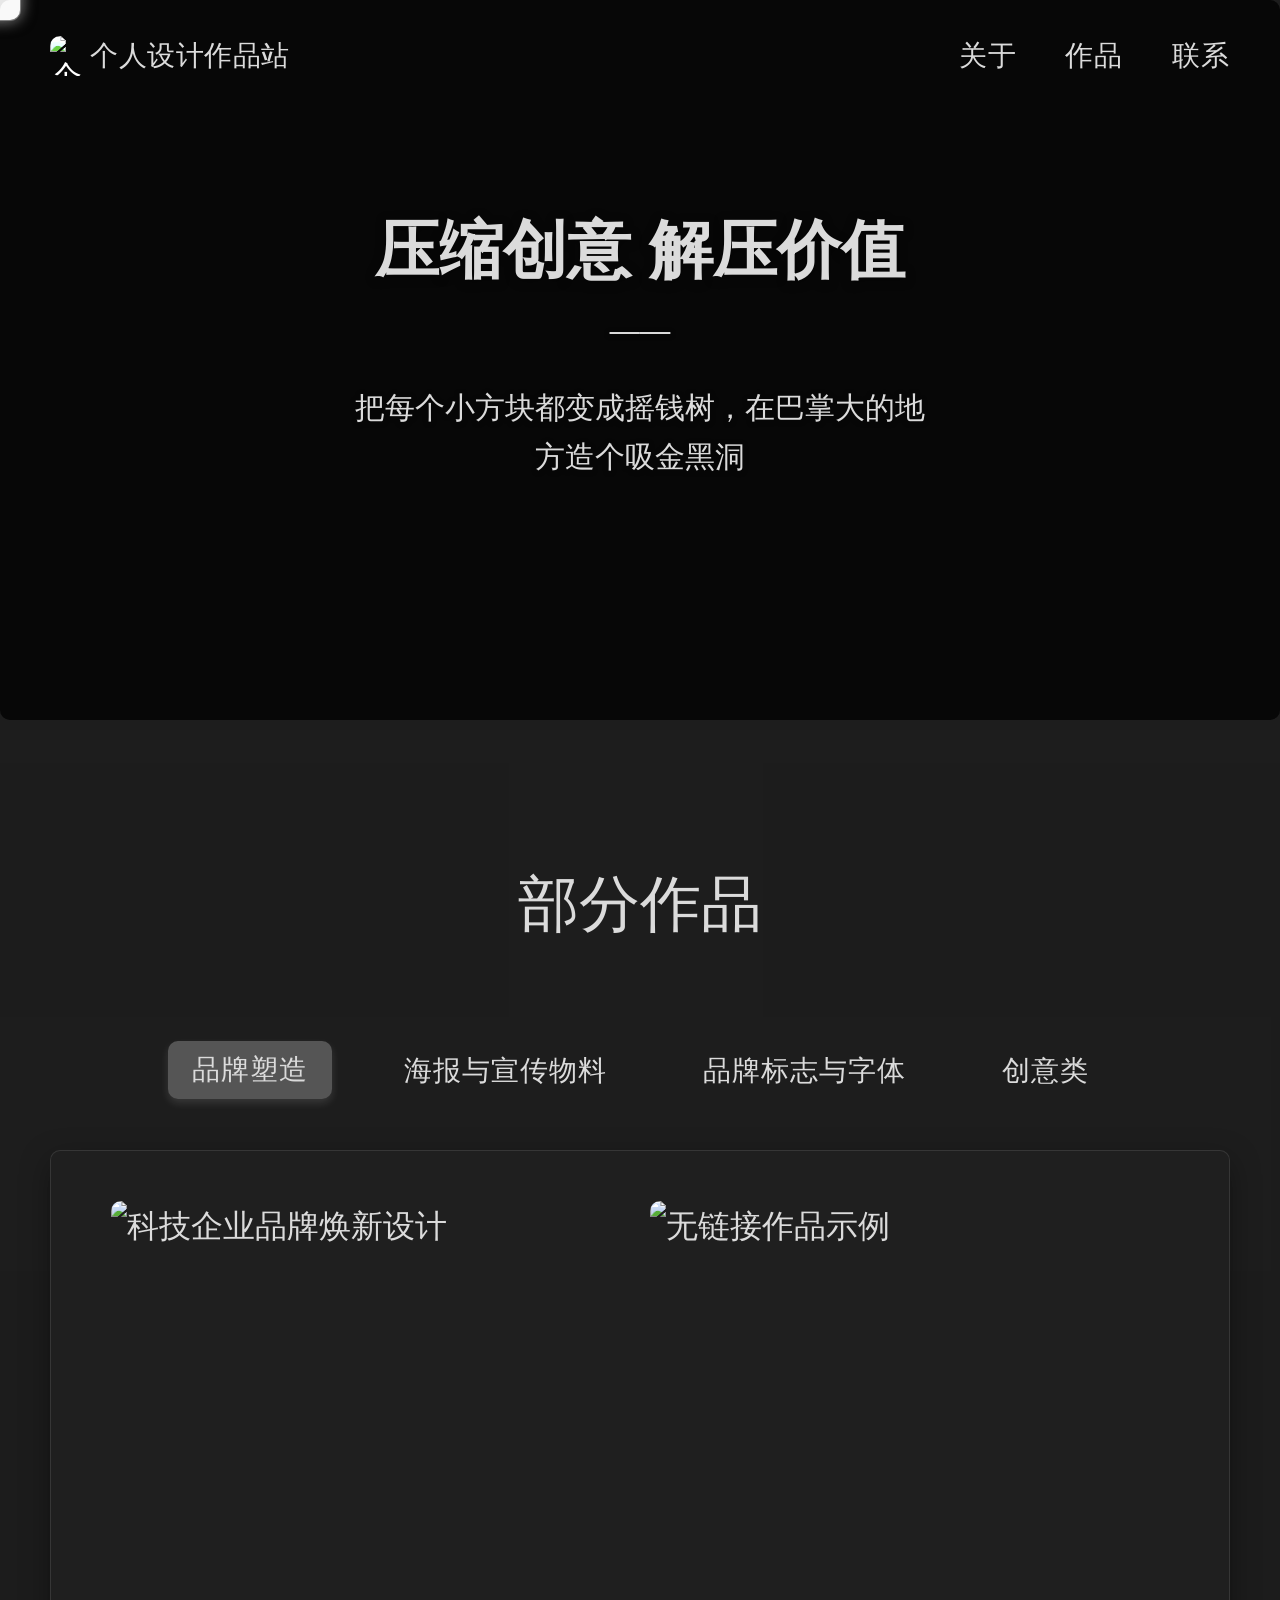
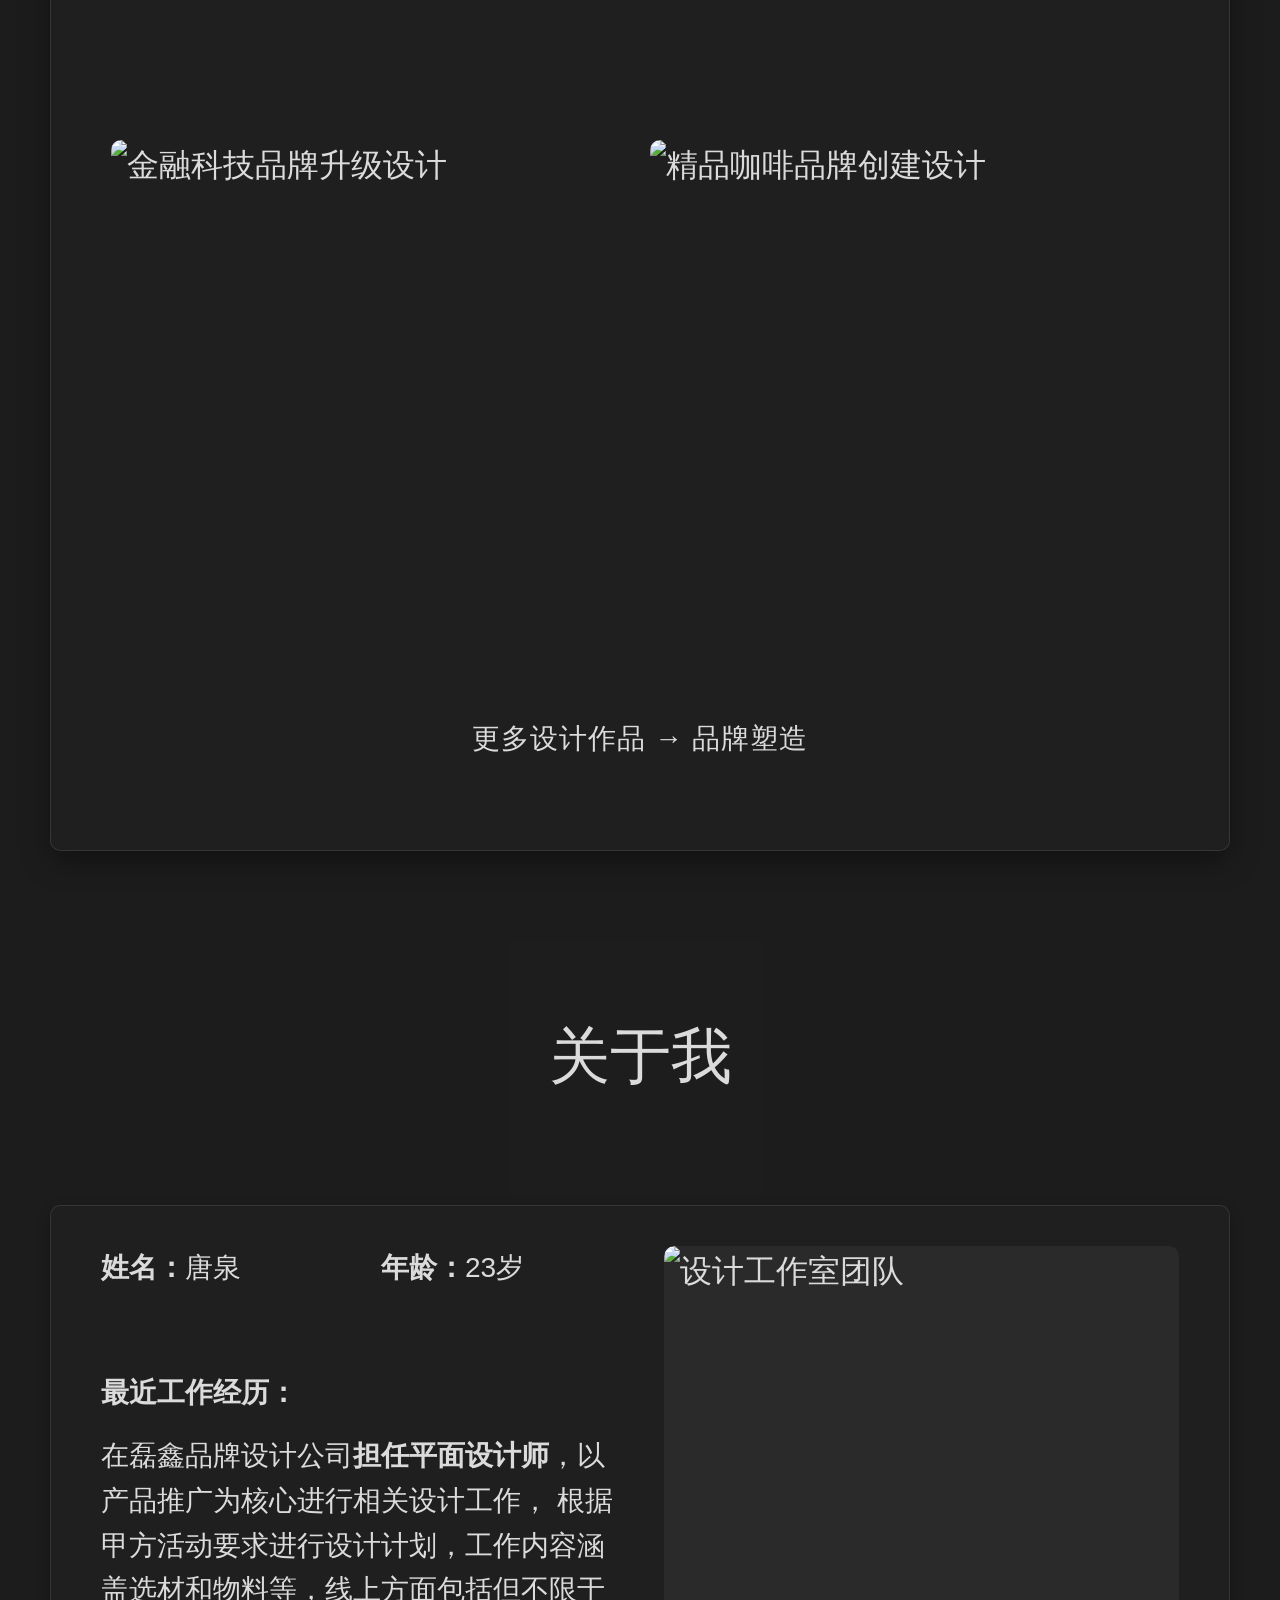
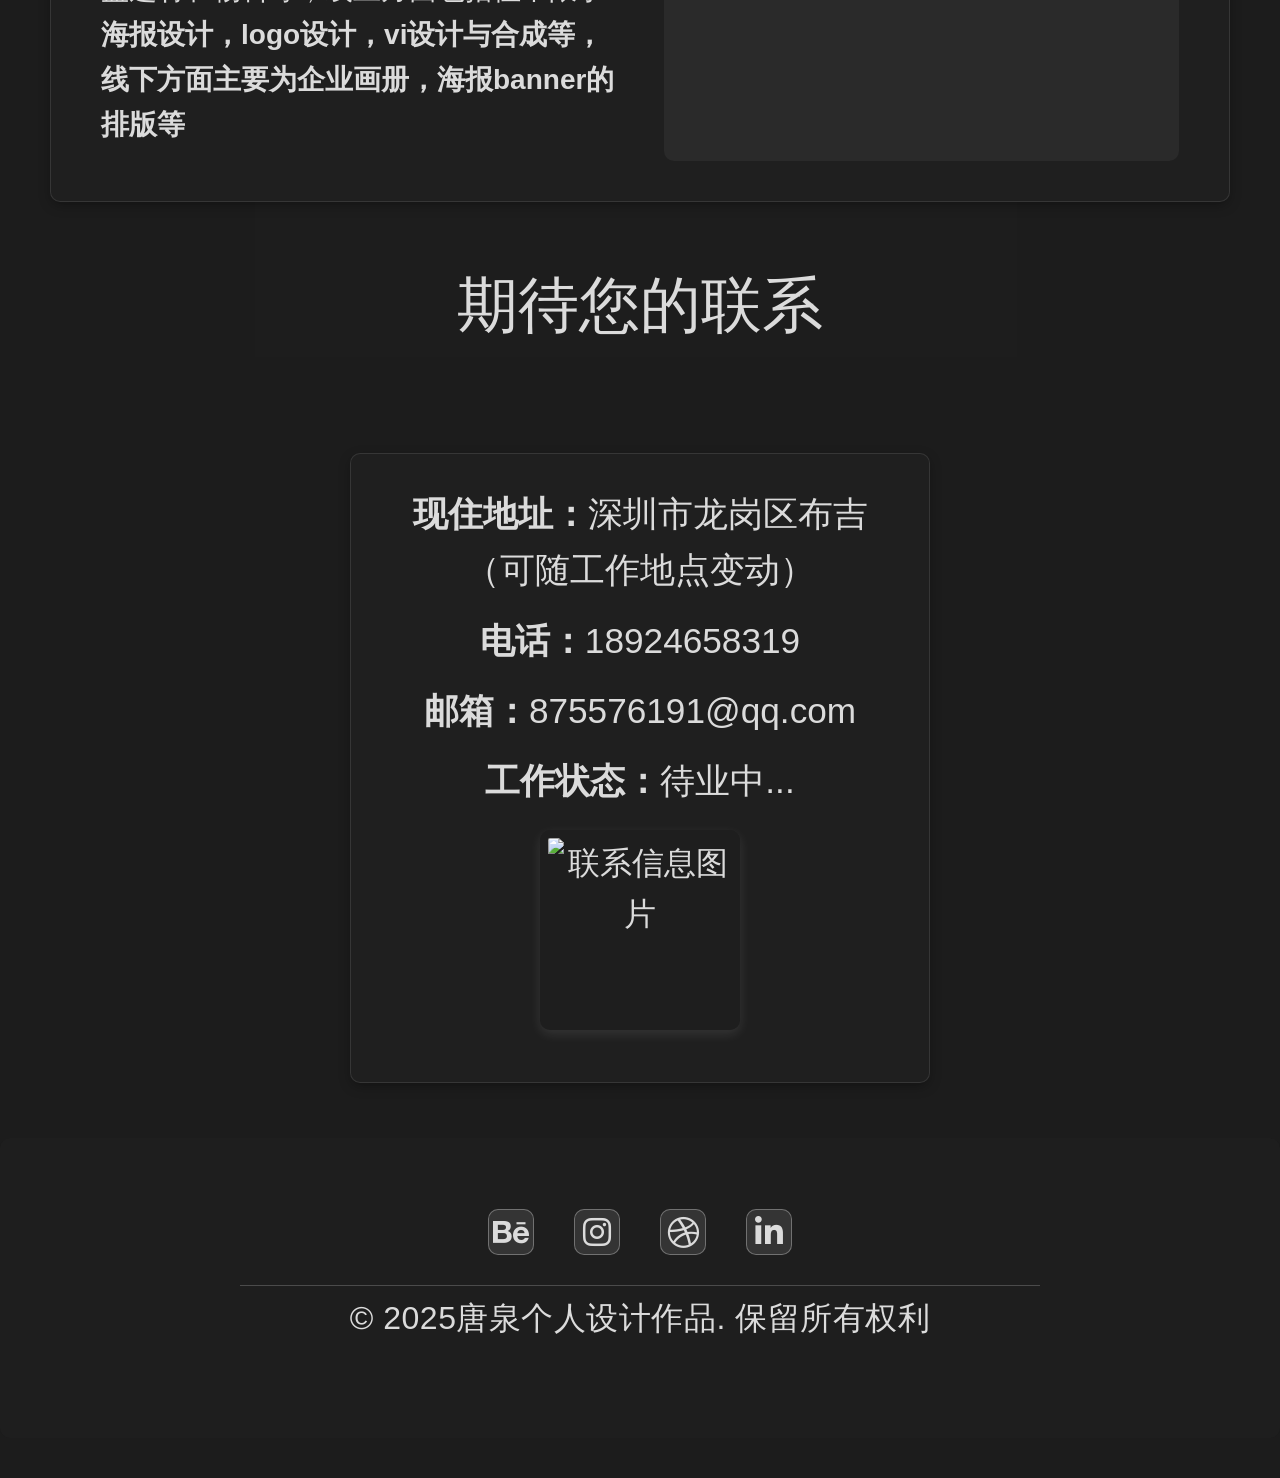
==== commit b2a58c44: "Add files via upload" ====
--- a/index.html
+++ b/index.html
@@ -63,7 +63,195 @@
         </div>
     </section>
 
-    <!-- 关于我板块 -->
+
+
+    <!-- 作品集板块 -->
+    <div class="section-container" style="margin-bottom: 30px;">
+        <section id="work" class="portfolio" aria-label="作品集">
+            <div class="container">
+                <h2 class="section-title">部分作品</h2>
+                
+                <!-- 分类筛选按钮 -->
+                <div class="portfolio-filters-container">
+                    <div class="portfolio-filters">
+                        <button class="filter-btn active" data-filter="brand" aria-label="查看品牌塑造作品">品牌塑造</button>
+                        <button class="filter-btn" data-filter="poster" aria-label="查看海报与宣传物料作品">海报与宣传物料</button>
+                        <button class="filter-btn" data-filter="logo" aria-label="查看品牌标志与字体作品">品牌标志与字体</button>
+                        <button class="filter-btn" data-filter="other" aria-label="查看创意类作品">创意类</button>
+                    </div>
+                </div>
+                
+                <!-- 作品容器 -->
+                <div class="portfolio-container">
+                    <!-- 品牌设计 -->
+                    <div class="portfolio-category" data-category="brand">
+                        <div class="portfolio-grid">
+                            <div class="portfolio-item" data-category="brand">
+                                <a href="production/1-1/index.html" target="_blank" class="portfolio-link" rel="noopener">
+                                    <img src="https://images.pexels.com/photos/28839480/pexels-photo-28839480.jpeg" alt="科技企业品牌焕新设计" width="400" height="400" loading="lazy">
+                                    <div class="portfolio-overlay">
+                                        <h3>科技企业品牌焕新</h3>
+                                        <p>整套视觉识别系统与品牌语言构建</p>
+                                        <div class="btn">点击</div>
+                                    </div>
+                                </a>
+                            </div>
+                            
+                            <div class="portfolio-item no-link" data-category="brand">
+                                <img src="https://images.pexels.com/photos/28839480/pexels-photo-28839480.jpeg" alt="无链接作品示例" width="400" height="400" loading="lazy">
+                            </div>
+                            
+                            <div class="portfolio-item" data-category="brand">
+                                <a href="https://www.baidu.com" target="_blank" class="portfolio-link" rel="noopener">
+                                    <img src="https://images.pexels.com/photos/28839480/pexels-photo-28839480.jpeg" alt="金融科技品牌升级设计" width="400" height="400" loading="lazy">
+                                    <div class="portfolio-overlay">
+                                        <h3>金融科技品牌升级</h3>
+                                        <p>建立专业、可靠且创新的品牌形象</p>
+                                        <div class="btn">点击</div>
+                                    </div>
+                                </a>
+                            </div>
+                            <div class="portfolio-item" data-category="brand">
+                                <a href="https://www.baidu.com" target="_blank" class="portfolio-link" rel="noopener">
+                                    <img src="https://images.pexels.com/photos/28839480/pexels-photo-28839480.jpeg" alt="精品咖啡品牌创建设计" width="400" height="400" loading="lazy">
+                                    <div class="portfolio-overlay">
+                                        <h3>精品咖啡品牌创建</h3>
+                                        <p>打造具有独特空间体验的连锁品牌</p>
+                                        <div class="btn">点击</div>
+                                    </div>
+                                </a>
+                            </div>
+                        </div>
+                        <div class="category-more-link">
+                            <a href="public/design1/index.html" target="_blank" rel="noopener noreferrer">
+                                更多设计作品 → 品牌塑造
+                            </a>
+                        </div>
+                    </div>
+                    
+                    <!-- 海报设计 -->
+                    <div class="portfolio-category" data-category="poster" style="display: none;">
+                        <div class="portfolio-grid">
+                            <div class="portfolio-item" data-category="poster">
+                                <a href="https://www.baidu.com" target="_blank" class="portfolio-link" rel="noopener">
+                                    <img src="https://mmbiz.qpic.cn/mmbiz_png/rxqg3PD859fZ1h2aFMnwel3Joibt1ziaXMQ9L29Fyq0Kg0Qb8icxT7k6lO1spJZstRccHgOKuVpzeJcfZ2VKWdbBQ/640?wx_fmt=png&wxfrom=13&tp=wxpic#imgIndex=1" alt="音乐节海报设计" width="400" height="400" loading="lazy">
+                                    <div class="portfolio-overlay">
+                                        <h3>夏季音乐节主视觉</h3>
+                                        <p>融合声音与色彩的动态视觉表达</p>
+                                        <div class="btn">点击</div>
+                                    </div>
+                                </a>
+                            </div>
+                            <div class="portfolio-item" data-category="poster">
+                                <a href="https://www.baidu.com" target="_blank" class="portfolio-link" rel="noopener">
+                                    <img src="https://images.pexels.com/photos/28839480/pexels-photo-28839480.jpeg" alt="独立电影概念海报设计" width="400" height="400" loading="lazy">
+                                    <div class="portfolio-overlay">
+                                        <h3>独立电影概念海报</h3>
+                                        <p>用视觉叙事传递影片核心情感</p>
+                                        <div class="btn">点击</div>
+                                    </div>
+                                </a>
+                            </div>
+                            <div class="portfolio-item no-link" data-category="poster">
+                                <img src="https://images.pexels.com/photos/28839480/pexels-photo-28839480.jpeg" alt="公益海报设计" width="400" height="400" loading="lazy">
+                            </div>
+                            <div class="portfolio-item" data-category="poster">
+                                <a href="https://www.baidu.com" target="_blank" class="portfolio-link" rel="noopener">
+                                    <img src="https://images.pexels.com/photos/28839480/pexels-photo-28839480.jpeg" alt="当代艺术展海报系列设计" width="400" height="400" loading="lazy">
+                                    <div class="portfolio-overlay">
+                                        <h3>当代艺术展海报系列</h3>
+                                        <p>解构与重组，诠释展览主题</p>
+                                        <div class="btn">点击</div>
+                                    </div>
+                                </a>
+                            </div>
+                        </div>
+                        <div class="category-more-link">
+                            <a href="public/design2/index.html" target="_blank" rel="noopener noreferrer">
+                                更多设计作品 → 海报与宣传物料
+                            </a>
+                        </div>
+                    </div>
+                    
+                    <!-- 标志设计 -->
+                    <div class="portfolio-category" data-category="logo" style="display: none;">
+                        <div class="portfolio-grid">
+                            <div class="portfolio-item no-link" data-category="logo">
+                                <img src="https://images.pexels.com/photos/28839480/pexels-photo-28839480.jpeg" alt="极简字母标志设计" width="400" height="400" loading="lazy">
+                            </div>
+                            <div class="portfolio-item" data-category="logo">
+                                <a href="https://www.baidu.com" target="_blank" class="portfolio-link" rel="noopener">
+                                    <img src="https://images.pexels.com/photos/28839480/pexels-photo-28839480.jpeg" alt="户外品牌图形标志设计" width="400" height="400" loading="lazy">
+                                    <div class="portfolio-overlay">
+                                        <h3>户外品牌图形标志</h3>
+                                        <p>抽象山峰图形传递探索精神</p>
+                                        <div class="btn">点击</div>
+                                    </div>
+                                </a>
+                            </div>
+                            <div class="portfolio-item" data-category="logo">
+                                <a href="https://www.baidu.com" target="_blank" class="portfolio-link" rel="noopener">
+                                    <img src="https://images.pexels.com/photos/28839480/pexels-photo-28839480.jpeg" alt="精酿啤酒厂徽章标志设计" width="400" height="400" loading="lazy">
+                                    <div class="portfolio-overlay">
+                                        <h3>精酿啤酒厂徽章标志</h3>
+                                        <p>融合传统工艺与现代美学的徽章</p>
+                                        <div class="btn">点击</div>
+                                    </div>
+                                </a>
+                            </div>
+                            <div class="portfolio-item no-link" data-category="logo">
+                                <img src="https://images.pexels.com/photos/28839480/pexels-photo-28839480.jpeg" alt="动态标志设计" width="400" height="400" loading="lazy">
+                            </div>
+                        </div>
+                        <div class="category-more-link">
+                            <a href="public/design3/index.html" target="_blank" rel="noopener noreferrer">
+                                更多设计作品 → 品牌标志与字体
+                            </a>
+                        </div>
+                    </div>
+                    
+                    <!-- 其他设计 -->
+                    <div class="portfolio-category" data-category="other" style="display: none;">
+                        <div class="portfolio-grid">
+                            <div class="portfolio-item" data-category="other">
+                                <a href="https://www.baidu.com" target="_blank" class="portfolio-link" rel="noopener">
+                                    <img src="https://images.pexels.com/photos/28839480/pexels-photo-28839480.jpeg" alt="文学小说书籍装帧设计" width="400" height="400" loading="lazy">
+                                    <div class="portfolio-overlay">
+                                        <h3>文学小说书籍装帧</h3>
+                                        <p>通过材质与工艺讲述故事</p>
+                                        <div class="btn">点击</div>
+                                    </div>
+                                </a>
+                            </div>
+                            <div class="portfolio-item no-link" data-category="other">
+                                <img src="https://images.pexels.com/photos/28839480/pexels-photo-28839480.jpeg" alt="产品包装设计" width="400" height="400" loading="lazy">
+                            </div>
+                            <div class="portfolio-item" data-category="other">
+                                <a href="https://www.baidu.com" target="_blank" class="portfolio-link" rel="noopener">
+                                    <img src="https://images.pexels.com/photos/28839480/pexels-photo-28839480.jpeg" alt="年度数据报告视觉化设计" width="400" height="400" loading="lazy">
+                                    <div class="portfolio-overlay">
+                                        <h3>年度数据报告视觉化</h3>
+                                        <p>将复杂数据转化为清晰易懂的图表</p>
+                                        <div class="btn">点击</div>
+                                    </div>
+                                </a>
+                            </div>
+                            <div class="portfolio-item no-link" data-category="other">
+                                <img src="https://images.pexels.com/photos/28839480/pexels-photo-28839480.jpeg" alt="网站界面设计" width="400" height="400" loading="lazy">
+                            </div>
+                        </div>
+                        <div class="category-more-link">
+                            <a href="public/design4/index.html" target="_blank" rel="noopener noreferrer">
+                                更多设计作品 → 创意类
+                            </a>
+                        </div>
+                    </div>
+                </div>
+            </div>
+        </section>
+    </div>
+
+        <!-- 关于我板块 -->
     <section id="about" class="about" aria-label="关于我">
         <div class="container">
             <br/>
@@ -90,192 +278,6 @@
             </div>
         </div>
     </section>
-
-    <!-- 作品集板块 -->
-    <div class="section-container" style="margin-bottom: 30px;">
-        <section id="work" class="portfolio" aria-label="作品集">
-            <div class="container">
-                <h2 class="section-title">部分作品</h2>
-                
-                <!-- 分类筛选按钮 -->
-                <div class="portfolio-filters-container">
-                    <div class="portfolio-filters">
-                        <button class="filter-btn active" data-filter="brand" aria-label="查看品牌塑造作品">品牌塑造</button>
-                        <button class="filter-btn" data-filter="poster" aria-label="查看海报与宣传物料作品">海报与宣传物料</button>
-                        <button class="filter-btn" data-filter="logo" aria-label="查看品牌标志与字体作品">品牌标志与字体</button>
-                        <button class="filter-btn" data-filter="other" aria-label="查看创意类作品">创意类</button>
-                    </div>
-                </div>
-                
-                <!-- 作品容器 -->
-                <div class="portfolio-container">
-                    <!-- 品牌设计 -->
-                    <div class="portfolio-category" data-category="brand">
-                        <div class="portfolio-grid">
-                            <div class="portfolio-item" data-category="brand">
-                                <a href="production/1-1/index.html" target="_blank" class="portfolio-link" rel="noopener">
-                                    <img src="https://images.pexels.com/photos/28839480/pexels-photo-28839480.jpeg" alt="科技企业品牌焕新设计" width="400" height="400" loading="lazy">
-                                    <div class="portfolio-overlay">
-                                        <h3>科技企业品牌焕新</h3>
-                                        <p>整套视觉识别系统与品牌语言构建</p>
-                                        <div class="btn">点击</div>
-                                    </div>
-                                </a>
-                            </div>
-                            
-                            <div class="portfolio-item no-link" data-category="brand">
-                                <img src="https://images.pexels.com/photos/28839480/pexels-photo-28839480.jpeg" alt="无链接作品示例" width="400" height="400" loading="lazy">
-                            </div>
-                            
-                            <div class="portfolio-item" data-category="brand">
-                                <a href="https://www.baidu.com" target="_blank" class="portfolio-link" rel="noopener">
-                                    <img src="https://images.pexels.com/photos/28839480/pexels-photo-28839480.jpeg" alt="金融科技品牌升级设计" width="400" height="400" loading="lazy">
-                                    <div class="portfolio-overlay">
-                                        <h3>金融科技品牌升级</h3>
-                                        <p>建立专业、可靠且创新的品牌形象</p>
-                                        <div class="btn">点击</div>
-                                    </div>
-                                </a>
-                            </div>
-                            <div class="portfolio-item" data-category="brand">
-                                <a href="https://www.baidu.com" target="_blank" class="portfolio-link" rel="noopener">
-                                    <img src="https://images.pexels.com/photos/28839480/pexels-photo-28839480.jpeg" alt="精品咖啡品牌创建设计" width="400" height="400" loading="lazy">
-                                    <div class="portfolio-overlay">
-                                        <h3>精品咖啡品牌创建</h3>
-                                        <p>打造具有独特空间体验的连锁品牌</p>
-                                        <div class="btn">点击</div>
-                                    </div>
-                                </a>
-                            </div>
-                        </div>
-                        <div class="category-more-link">
-                            <a href="public/design1/index.html" target="_blank" rel="noopener noreferrer">
-                                更多设计作品 → 品牌塑造
-                            </a>
-                        </div>
-                    </div>
-                    
-                    <!-- 海报设计 -->
-                    <div class="portfolio-category" data-category="poster" style="display: none;">
-                        <div class="portfolio-grid">
-                            <div class="portfolio-item" data-category="poster">
-                                <a href="https://www.baidu.com" target="_blank" class="portfolio-link" rel="noopener">
-                                    <img src="https://mmbiz.qpic.cn/mmbiz_png/rxqg3PD859fZ1h2aFMnwel3Joibt1ziaXMQ9L29Fyq0Kg0Qb8icxT7k6lO1spJZstRccHgOKuVpzeJcfZ2VKWdbBQ/640?wx_fmt=png&wxfrom=13&tp=wxpic#imgIndex=1" alt="音乐节海报设计" width="400" height="400" loading="lazy">
-                                    <div class="portfolio-overlay">
-                                        <h3>夏季音乐节主视觉</h3>
-                                        <p>融合声音与色彩的动态视觉表达</p>
-                                        <div class="btn">点击</div>
-                                    </div>
-                                </a>
-                            </div>
-                            <div class="portfolio-item" data-category="poster">
-                                <a href="https://www.baidu.com" target="_blank" class="portfolio-link" rel="noopener">
-                                    <img src="https://images.pexels.com/photos/28839480/pexels-photo-28839480.jpeg" alt="独立电影概念海报设计" width="400" height="400" loading="lazy">
-                                    <div class="portfolio-overlay">
-                                        <h3>独立电影概念海报</h3>
-                                        <p>用视觉叙事传递影片核心情感</p>
-                                        <div class="btn">点击</div>
-                                    </div>
-                                </a>
-                            </div>
-                            <div class="portfolio-item no-link" data-category="poster">
-                                <img src="https://images.pexels.com/photos/28839480/pexels-photo-28839480.jpeg" alt="公益海报设计" width="400" height="400" loading="lazy">
-                            </div>
-                            <div class="portfolio-item" data-category="poster">
-                                <a href="https://www.baidu.com" target="_blank" class="portfolio-link" rel="noopener">
-                                    <img src="https://images.pexels.com/photos/28839480/pexels-photo-28839480.jpeg" alt="当代艺术展海报系列设计" width="400" height="400" loading="lazy">
-                                    <div class="portfolio-overlay">
-                                        <h3>当代艺术展海报系列</h3>
-                                        <p>解构与重组，诠释展览主题</p>
-                                        <div class="btn">点击</div>
-                                    </div>
-                                </a>
-                            </div>
-                        </div>
-                        <div class="category-more-link">
-                            <a href="public/design2/index.html" target="_blank" rel="noopener noreferrer">
-                                更多设计作品 → 海报与宣传物料
-                            </a>
-                        </div>
-                    </div>
-                    
-                    <!-- 标志设计 -->
-                    <div class="portfolio-category" data-category="logo" style="display: none;">
-                        <div class="portfolio-grid">
-                            <div class="portfolio-item no-link" data-category="logo">
-                                <img src="https://images.pexels.com/photos/28839480/pexels-photo-28839480.jpeg" alt="极简字母标志设计" width="400" height="400" loading="lazy">
-                            </div>
-                            <div class="portfolio-item" data-category="logo">
-                                <a href="https://www.baidu.com" target="_blank" class="portfolio-link" rel="noopener">
-                                    <img src="https://images.pexels.com/photos/28839480/pexels-photo-28839480.jpeg" alt="户外品牌图形标志设计" width="400" height="400" loading="lazy">
-                                    <div class="portfolio-overlay">
-                                        <h3>户外品牌图形标志</h3>
-                                        <p>抽象山峰图形传递探索精神</p>
-                                        <div class="btn">点击</div>
-                                    </div>
-                                </a>
-                            </div>
-                            <div class="portfolio-item" data-category="logo">
-                                <a href="https://www.baidu.com" target="_blank" class="portfolio-link" rel="noopener">
-                                    <img src="https://images.pexels.com/photos/28839480/pexels-photo-28839480.jpeg" alt="精酿啤酒厂徽章标志设计" width="400" height="400" loading="lazy">
-                                    <div class="portfolio-overlay">
-                                        <h3>精酿啤酒厂徽章标志</h3>
-                                        <p>融合传统工艺与现代美学的徽章</p>
-                                        <div class="btn">点击</div>
-                                    </div>
-                                </a>
-                            </div>
-                            <div class="portfolio-item no-link" data-category="logo">
-                                <img src="https://images.pexels.com/photos/28839480/pexels-photo-28839480.jpeg" alt="动态标志设计" width="400" height="400" loading="lazy">
-                            </div>
-                        </div>
-                        <div class="category-more-link">
-                            <a href="public/design3/index.html" target="_blank" rel="noopener noreferrer">
-                                更多设计作品 → 品牌标志与字体
-                            </a>
-                        </div>
-                    </div>
-                    
-                    <!-- 其他设计 -->
-                    <div class="portfolio-category" data-category="other" style="display: none;">
-                        <div class="portfolio-grid">
-                            <div class="portfolio-item" data-category="other">
-                                <a href="https://www.baidu.com" target="_blank" class="portfolio-link" rel="noopener">
-                                    <img src="https://images.pexels.com/photos/28839480/pexels-photo-28839480.jpeg" alt="文学小说书籍装帧设计" width="400" height="400" loading="lazy">
-                                    <div class="portfolio-overlay">
-                                        <h3>文学小说书籍装帧</h3>
-                                        <p>通过材质与工艺讲述故事</p>
-                                        <div class="btn">点击</div>
-                                    </div>
-                                </a>
-                            </div>
-                            <div class="portfolio-item no-link" data-category="other">
-                                <img src="https://images.pexels.com/photos/28839480/pexels-photo-28839480.jpeg" alt="产品包装设计" width="400" height="400" loading="lazy">
-                            </div>
-                            <div class="portfolio-item" data-category="other">
-                                <a href="https://www.baidu.com" target="_blank" class="portfolio-link" rel="noopener">
-                                    <img src="https://images.pexels.com/photos/28839480/pexels-photo-28839480.jpeg" alt="年度数据报告视觉化设计" width="400" height="400" loading="lazy">
-                                    <div class="portfolio-overlay">
-                                        <h3>年度数据报告视觉化</h3>
-                                        <p>将复杂数据转化为清晰易懂的图表</p>
-                                        <div class="btn">点击</div>
-                                    </div>
-                                </a>
-                            </div>
-                            <div class="portfolio-item no-link" data-category="other">
-                                <img src="https://images.pexels.com/photos/28839480/pexels-photo-28839480.jpeg" alt="网站界面设计" width="400" height="400" loading="lazy">
-                            </div>
-                        </div>
-                        <div class="category-more-link">
-                            <a href="public/design4/index.html" target="_blank" rel="noopener noreferrer">
-                                更多设计作品 → 创意类
-                            </a>
-                        </div>
-                    </div>
-                </div>
-            </div>
-        </section>
-    </div>
 
     <!-- 联系我们板块 -->
     <div class="section-container" style="margin-bottom: 30px;">
--- a/css/components.css
+++ b/css/components.css
@@ -1,3 +1,4 @@
+
 /* 
  * components.css - 组件样式文件（优化版）
  * 优化内容：精简重复代码、优化选择器性能、使用CSS变量、模块化组织
@@ -659,46 +660,55 @@
     box-shadow: var(--shadow-sm) !important;
   }
   
+  /* 移动端隐藏所有覆盖层内容 */
   .portfolio-overlay h3,
   .portfolio-overlay p {
     display: none !important;
   }
   
-  .portfolio-overlay {
-    padding: 0 !important;
-    background-color: transparent !important;
-    border-radius: var(--radius-md) !important;
-    opacity: 1 !important;
-    justify-content: flex-start !important;
-    align-items: flex-start !important;
-    text-align: left !important;
-  }
-  
-  .portfolio-overlay .btn {
-    font-size: 0.7rem !important;
-    padding: 6px 10px !important;
+  /* 移动端使用伪元素::after显示"点击"按钮 */
+  .portfolio-item:not(.no-link)::after {
+    content: '点击' !important;
     position: absolute !important;
     top: 12px !important;
     right: 12px !important;
-    margin: 0 !important;
-    background: var(--bg-card) !important;
-    border: none !important;
-    border-radius: var(--radius-md) !important;
-    color: var(--text-primary) !important;
-    z-index: 10 !important;
-    box-shadow: var(--shadow-sm) !important;
-    font-weight: 500;
     width: 60px !important;
     height: 30px !important;
-    text-align: center;
-    line-height: 18px !important;
+    background-color: #1f1f1f !important;
+    color: #dbdbdb !important;
+    font-size: 12px !important;
+    font-weight: 500 !important;
+    border-radius: 10px !important;
+    z-index: 5 !important;
+    box-shadow: 0 2px 8px rgba(0, 0, 0, 0.5) !important;
     display: flex !important;
     align-items: center !important;
     justify-content: center !important;
-  }
-  
-  .portfolio-item.no-link .portfolio-overlay .btn {
+    transition: none !important;
+    animation: none !important;
+    transform: none !important;
+    pointer-events: none !important;
+    opacity: 0.3 !important;
+  }
+  
+  /* 无链接作品不显示按钮 */
+  .portfolio-item.no-link::after {
+    content: none !important;
     display: none !important;
+  }
+  
+  /* 移动端隐藏桌面端按钮 */
+  .portfolio-overlay .btn {
+    display: none !important;
+    opacity: 0 !important;
+    visibility: hidden !important;
+  }
+  
+  /* 确保覆盖层在移动端不可见 */
+  .portfolio-overlay {
+    background-color: transparent !important;
+    opacity: 0 !important;
+    pointer-events: none !important;
   }
 }
 
@@ -1015,19 +1025,20 @@
 }
 
 /* ==================== 回到顶部按钮 ==================== */
+/* 按第一个网站标准修改：桌面端75px×75px，字体30px，位置bottom:40px right:40px */
 .back-to-top {
   position: fixed;
-  bottom: 20px;
-  right: 20px;
-  width: 50px;
-  height: 50px;
+  bottom: 40px; /* 修改：从20px改为40px */
+  right: 40px; /* 修改：从20px改为40px */
+  width: 75px; /* 修改：从50px改为75px */
+  height: 75px; /* 修改：从50px改为75px */
   background-color: var(--bg-card);
   border-radius: var(--radius-lg);
   display: flex;
   align-items: center;
   justify-content: center;
   color: var(--text-primary);
-  font-size: 1.2rem;
+  font-size: 30px; /* 修改：从1.2rem改为30px */
   z-index: 999;
   box-shadow: var(--shadow-md);
   cursor: pointer;
@@ -1048,13 +1059,14 @@
 }
 
 /* 移动端回到顶部按钮 */
+/* 按第一个网站标准修改：移动端44px×44px，字体18px，位置bottom:20px right:20px */
 @media (max-width: 768px) {
   .back-to-top {
-    width: 45px;
-    height: 45px;
-    bottom: 15px;
-    right: 15px;
-    font-size: 1rem;
+    width: 44px !important; /* 修改：从45px改为44px */
+    height: 44px !important; /* 修改：从45px改为44px */
+    bottom: 20px !important; /* 修改：从15px改为20px */
+    right: 20px !important; /* 修改：从15px改为20px */
+    font-size: 18px !important; /* 修改：从1rem改为18px */
     border-radius: var(--radius-md);
   }
   
--- a/css/animations.css
+++ b/css/animations.css
@@ -1,3 +1,4 @@
+
 /* 
  * animations.css - 动画和交互样式文件（优化版）
  * 优化内容：合并重复样式、精简媒体查询、使用CSS变量、优化选择器性能
@@ -282,23 +283,49 @@
     display: none !important;
   }
   
-  /* 移动端作品项简化 */
+  /* 移动端作品项简化 - 重点修改部分：移动端点击按钮 */
   .portfolio-overlay h3,
   .portfolio-overlay p {
     display: none !important;
   }
   
+  /* 完全移除原有的移动端按钮样式，改为使用伪元素实现 */
   .portfolio-overlay .btn {
-    font-size: 0.7rem !important;
-    padding: 6px 10px !important;
-    width: 60px !important;
-    height: 30px !important;
-    line-height: 18px !important;
-    display: flex !important;
-    align-items: center !important;
-    justify-content: center !important;
-  }
-  
+    display: none !important; /* 隐藏桌面端按钮 */
+  }
+  
+  /* 为有链接的作品项添加点击按钮（通过伪元素） */
+  .portfolio-item:not(.no-link)::after {
+    content: '点击';
+    position: absolute;
+    top: 12px;
+    right: 12px;
+    width: 60px;
+    height: 30px;
+    background-color: #1f1f1f !important;
+    color: #dbdbdb !important;
+    font-size: 12px !important;
+    font-weight: 500;
+    border-radius: 10px !important;
+    z-index: 5;
+    box-shadow: 0 2px 8px rgba(0, 0, 0, 0.5) !important;
+    display: flex;
+    align-items: center;
+    justify-content: center;
+    transition: none !important;
+    animation: none !important;
+    transform: none !important;
+    pointer-events: none;
+    opacity: 0.3 !important; /* 设置透明度为0.3 */
+  }
+  
+  /* 无链接作品不显示按钮 */
+  .portfolio-item.no-link::after {
+    content: none !important;
+    display: none !important;
+  }
+  
+  /* 隐藏原有按钮元素 */
   .portfolio-overlay .btn::after {
     display: none !important;
   }
@@ -441,4 +468,4 @@
     margin: 1.5rem auto !important;
     border-radius: 8px !important;
   }
-}+}
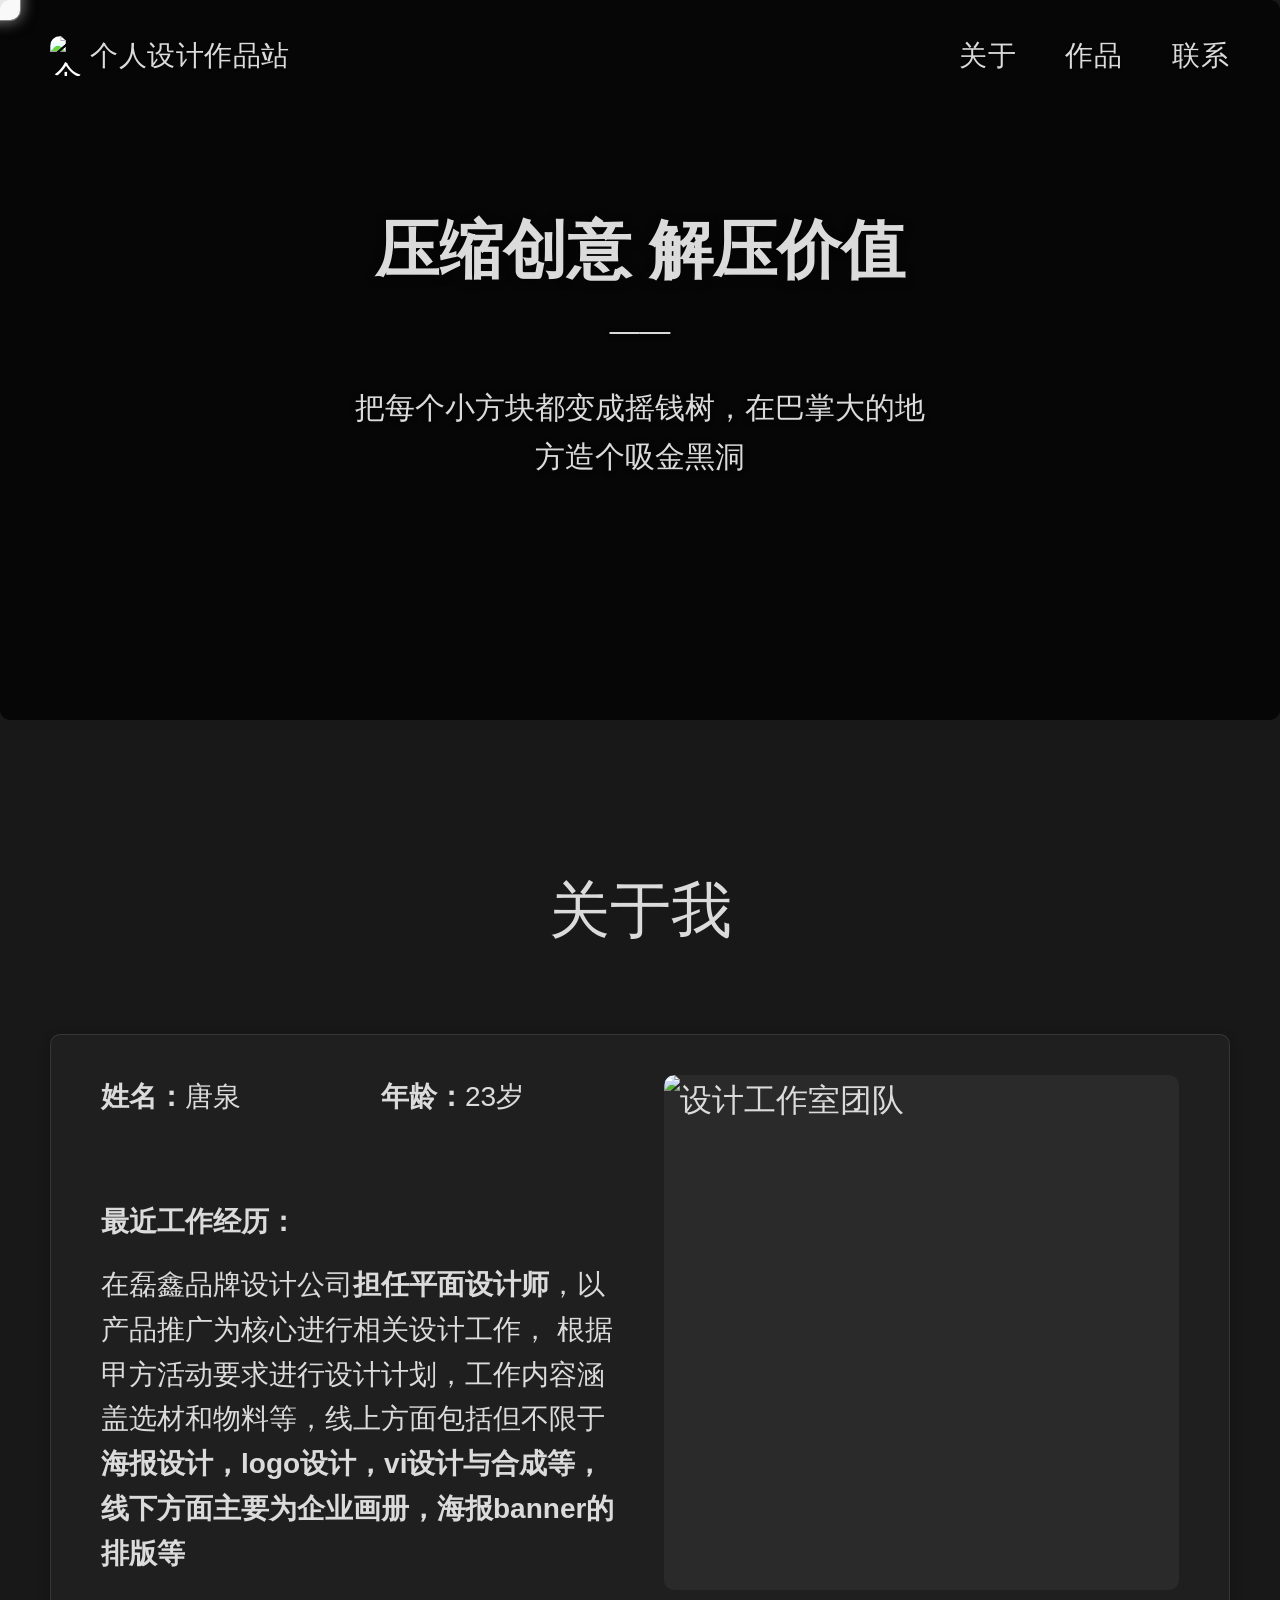
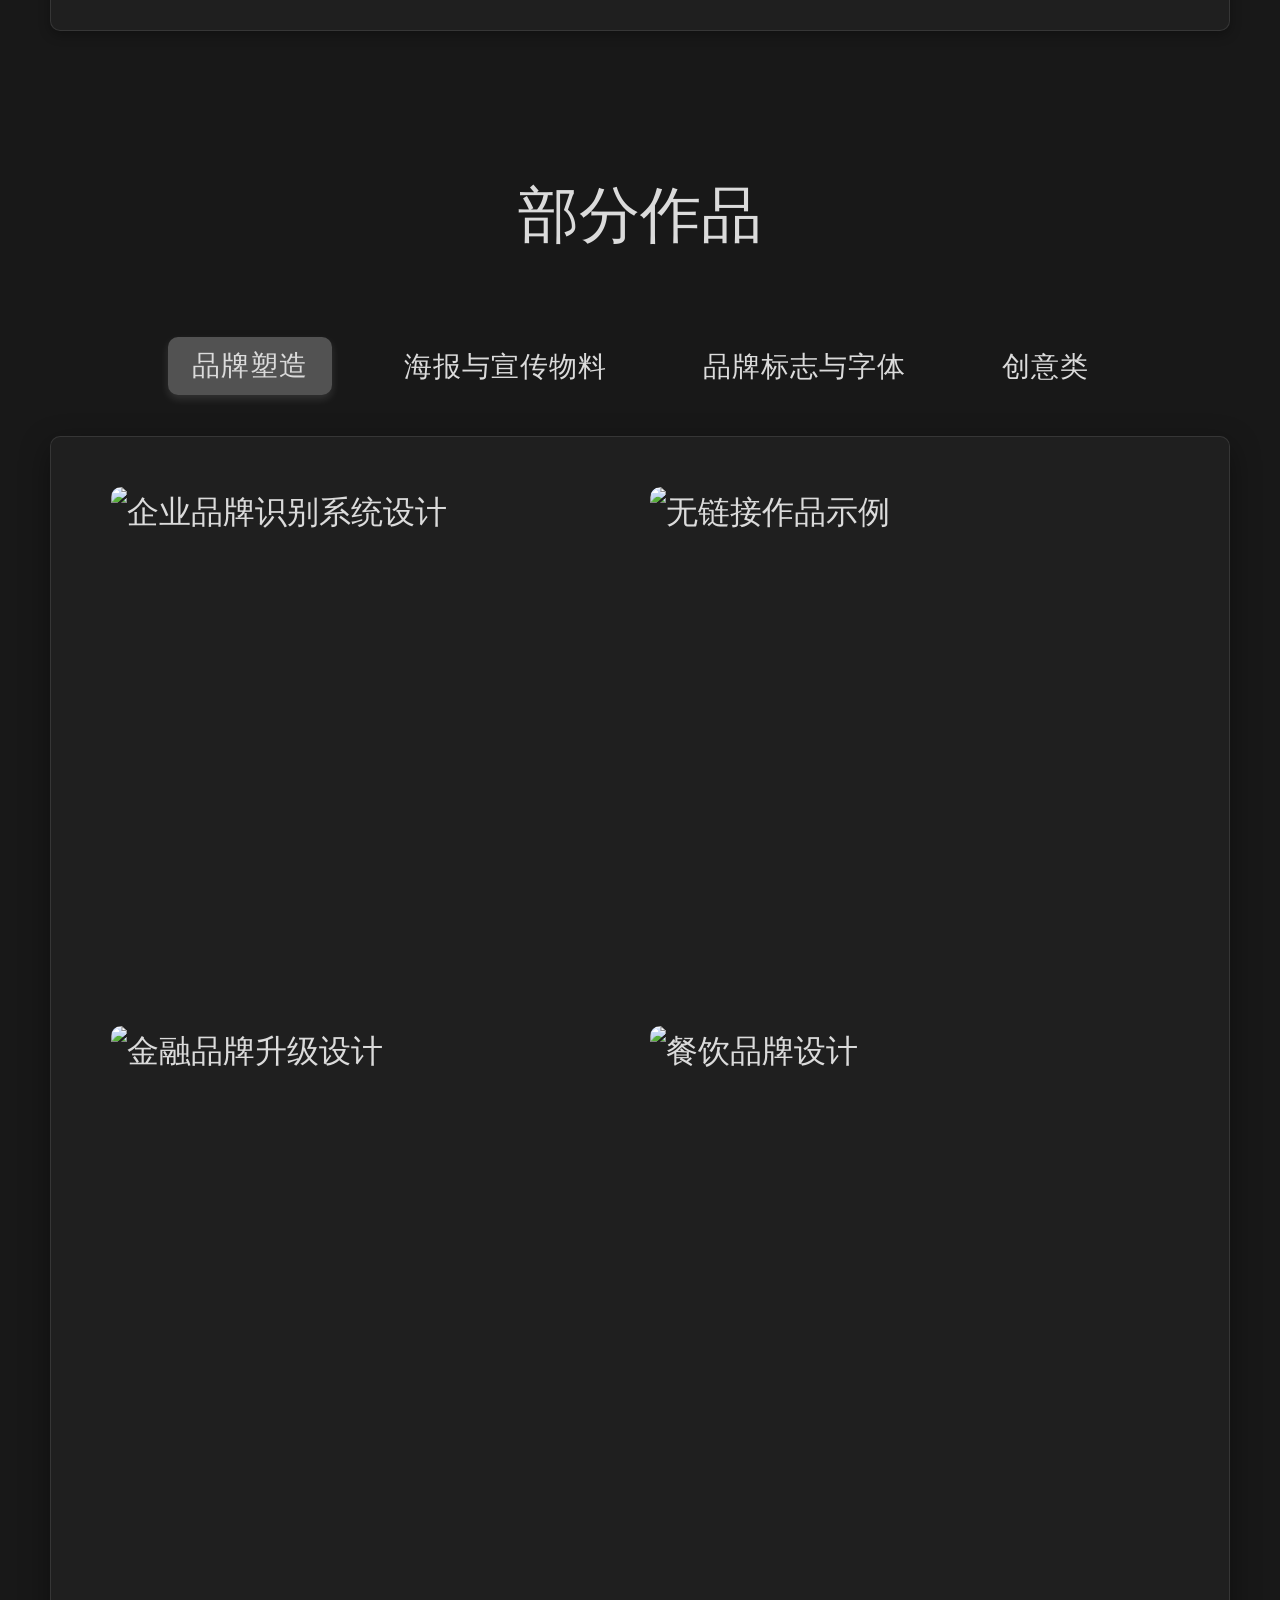
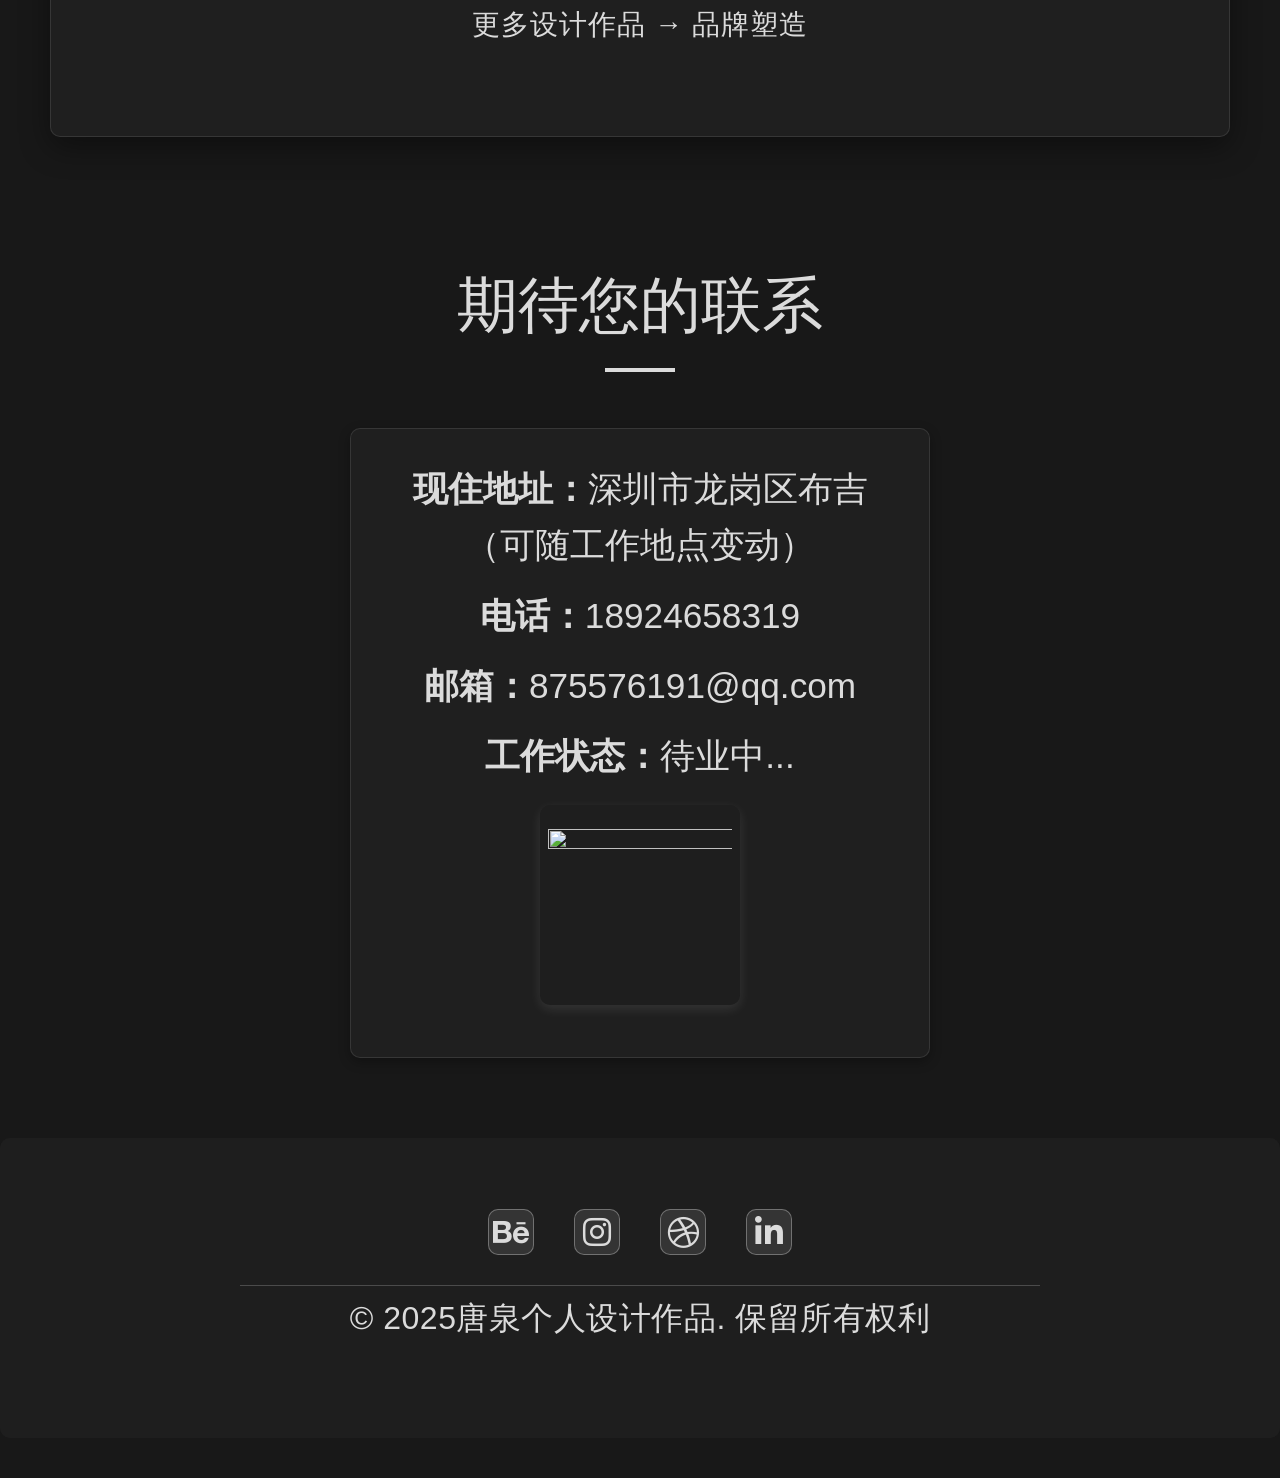
==== commit 89592887: "Add files via upload" ====
--- a/index.html
+++ b/index.html
@@ -1,50 +1,35 @@
+
 <!DOCTYPE html>
 <html lang="zh-CN">
 <head>
     <meta charset="UTF-8">
     <meta name="viewport" content="width=device-width, initial-scale=1.0">
-    <title>个人设计作品站 | 创意设计</title>
-    
-    <!-- 优化：预加载关键资源 -->
-    <link rel="preload" href="https://cdnjs.cloudflare.com/ajax/libs/font-awesome/6.4.0/css/all.min.css" as="style" crossorigin="anonymous">
-    <link rel="preconnect" href="https://fonts.googleapis.com">
-    <link rel="dns-prefetch" href="https://images.pexels.com">
-    <link rel="dns-prefetch" href="https://mmbiz.qpic.cn">
-    
-    <!-- 优化：添加网站描述和关键词 -->
-    <meta name="description" content="个人设计作品展示网站，展示品牌设计、海报设计、标志设计等创意作品">
-    <meta name="keywords" content="设计,作品集,品牌设计,海报设计,平面设计">
-    <meta name="author" content="唐泉">
-    
-    <!-- 优化：添加Open Graph元标签 -->
-    <meta property="og:title" content="个人设计作品站">
-    <meta property="og:description" content="展示个人设计作品的创意网站">
-    <meta property="og:type" content="website">
-    
-    <!-- 优化：添加favicon -->
-    <link rel="icon" href="data:image/svg+xml,<svg xmlns=%22http://www.w3.org/2000/svg%22 viewBox=%220 0 100 100%22><text y=%22.9em%22 font-size=%2290%22>🎨</text></svg>">
+    <title>主页 | 个人作品网址 | 创意设计</title>
     
     <!-- Font Awesome -->
-    <link rel="stylesheet" href="https://cdnjs.cloudflare.com/ajax/libs/font-awesome/6.4.0/css/all.min.css" integrity="sha512-iecdLmaskl7CVkqkXNQ/ZH/XLlvWZOJyj7Yy7tcenmpD1ypASozpmT/E0iPtmFIB46ZmdtAc9eNBvH0H/ZpiBw==" crossorigin="anonymous" referrerpolicy="no-referrer">
+    <link rel="stylesheet" href="https://cdnjs.cloudflare.com/ajax/libs/font-awesome/6.4.0/css/all.min.css">
     
-    <!-- 优化：使用defer加载CSS -->
-    <link rel="stylesheet" href="css/main.css" defer>
-    <link rel="stylesheet" href="css/components.css" defer>
-    <link rel="stylesheet" href="css/animations.css" defer>
-    <link rel="stylesheet" href="css/cursor.css" defer>
+    <!-- 外部样式表 -->
+    <link rel="stylesheet" href="css/main.css">
+    <link rel="stylesheet" href="css/components.css">
+    <link rel="stylesheet" href="css/animations.css">
+    <link rel="stylesheet" href="css/cursor.css"> <!-- 自定义光标样式 -->
 </head>
 
 <body>
-    <!-- 导航栏 -->
+    <!-- 仅修改导航栏部分，其他内容保持不变 -->
     <nav class="transparent">
         <div class="container nav-container">
+            <!-- Logo图片 -->
             <div class="logo-image-container">
-                <img src="https://mmbiz.qpic.cn/sz_mmbiz_png/rxqg3PD859eSjb5XtQiacPrsO58ibq690xgkzicctyGuNZ3ZibAiaZkhHDRibLGwt3JMIhYuXDeSgNzicuOO26hnwiceOg/0?wxfrom=12&wx_fmt=png&tp=wxpic&usePicPrefetch=1" alt="个人设计作品站Logo" class="logo-image" width="40" height="40" loading="lazy" referrerpolicy="no-referrer">
+                <img src="https://mmbiz.qpic.cn/sz_mmbiz_png/rxqg3PD859eSjb5XtQiacPrsO58ibq690xgkzicctyGuNZ3ZibAiaZkhHDRibLGwt3JMIhYuXDeSgNzicuOO26hnwiceOg/0?wxfrom=12&wx_fmt=png&tp=wxpic&usePicPrefetch=1" alt="个人设计作品站Logo" class="logo-image" referrerpolicy="no-referrer">
                 <div class="logo">个人设计作品站</div>
-                <div class="nav-arrow" aria-hidden="true">
+                <!-- 添加箭头元素 -->
+                <div class="nav-arrow">
                     <i class="fas fa-arrow-left"></i>
                 </div>
             </div>
+            <!-- 删除汉堡菜单按钮，导航链接始终显示 -->
             <div class="nav-links">
                 <a href="#about">关于</a>
                 <a href="#work">作品</a>
@@ -52,9 +37,10 @@
             </div>
         </div>
     </nav>
+    <!-- 其他所有HTML代码保持不变 -->
 
     <!-- 首页横幅 -->
-    <section class="hero" aria-label="首页横幅">
+    <section class="hero">
         <div class="hero-overlay"></div>
         <div class="container hero-content">
             <h1><b>压缩创意 解压价值</b></h1>
@@ -64,201 +50,16 @@
     </section>
 
 
-
-    <!-- 作品集板块 -->
-    <div class="section-container" style="margin-bottom: 30px;">
-        <section id="work" class="portfolio" aria-label="作品集">
-            <div class="container">
-                <h2 class="section-title">部分作品</h2>
-                
-                <!-- 分类筛选按钮 -->
-                <div class="portfolio-filters-container">
-                    <div class="portfolio-filters">
-                        <button class="filter-btn active" data-filter="brand" aria-label="查看品牌塑造作品">品牌塑造</button>
-                        <button class="filter-btn" data-filter="poster" aria-label="查看海报与宣传物料作品">海报与宣传物料</button>
-                        <button class="filter-btn" data-filter="logo" aria-label="查看品牌标志与字体作品">品牌标志与字体</button>
-                        <button class="filter-btn" data-filter="other" aria-label="查看创意类作品">创意类</button>
-                    </div>
-                </div>
-                
-                <!-- 作品容器 -->
-                <div class="portfolio-container">
-                    <!-- 品牌设计 -->
-                    <div class="portfolio-category" data-category="brand">
-                        <div class="portfolio-grid">
-                            <div class="portfolio-item" data-category="brand">
-                                <a href="production/1-1/index.html" target="_blank" class="portfolio-link" rel="noopener">
-                                    <img src="https://images.pexels.com/photos/28839480/pexels-photo-28839480.jpeg" alt="科技企业品牌焕新设计" width="400" height="400" loading="lazy">
-                                    <div class="portfolio-overlay">
-                                        <h3>科技企业品牌焕新</h3>
-                                        <p>整套视觉识别系统与品牌语言构建</p>
-                                        <div class="btn">点击</div>
-                                    </div>
-                                </a>
-                            </div>
-                            
-                            <div class="portfolio-item no-link" data-category="brand">
-                                <img src="https://images.pexels.com/photos/28839480/pexels-photo-28839480.jpeg" alt="无链接作品示例" width="400" height="400" loading="lazy">
-                            </div>
-                            
-                            <div class="portfolio-item" data-category="brand">
-                                <a href="https://www.baidu.com" target="_blank" class="portfolio-link" rel="noopener">
-                                    <img src="https://images.pexels.com/photos/28839480/pexels-photo-28839480.jpeg" alt="金融科技品牌升级设计" width="400" height="400" loading="lazy">
-                                    <div class="portfolio-overlay">
-                                        <h3>金融科技品牌升级</h3>
-                                        <p>建立专业、可靠且创新的品牌形象</p>
-                                        <div class="btn">点击</div>
-                                    </div>
-                                </a>
-                            </div>
-                            <div class="portfolio-item" data-category="brand">
-                                <a href="https://www.baidu.com" target="_blank" class="portfolio-link" rel="noopener">
-                                    <img src="https://images.pexels.com/photos/28839480/pexels-photo-28839480.jpeg" alt="精品咖啡品牌创建设计" width="400" height="400" loading="lazy">
-                                    <div class="portfolio-overlay">
-                                        <h3>精品咖啡品牌创建</h3>
-                                        <p>打造具有独特空间体验的连锁品牌</p>
-                                        <div class="btn">点击</div>
-                                    </div>
-                                </a>
-                            </div>
-                        </div>
-                        <div class="category-more-link">
-                            <a href="public/design1/index.html" target="_blank" rel="noopener noreferrer">
-                                更多设计作品 → 品牌塑造
-                            </a>
-                        </div>
-                    </div>
-                    
-                    <!-- 海报设计 -->
-                    <div class="portfolio-category" data-category="poster" style="display: none;">
-                        <div class="portfolio-grid">
-                            <div class="portfolio-item" data-category="poster">
-                                <a href="https://www.baidu.com" target="_blank" class="portfolio-link" rel="noopener">
-                                    <img src="https://mmbiz.qpic.cn/mmbiz_png/rxqg3PD859fZ1h2aFMnwel3Joibt1ziaXMQ9L29Fyq0Kg0Qb8icxT7k6lO1spJZstRccHgOKuVpzeJcfZ2VKWdbBQ/640?wx_fmt=png&wxfrom=13&tp=wxpic#imgIndex=1" alt="音乐节海报设计" width="400" height="400" loading="lazy">
-                                    <div class="portfolio-overlay">
-                                        <h3>夏季音乐节主视觉</h3>
-                                        <p>融合声音与色彩的动态视觉表达</p>
-                                        <div class="btn">点击</div>
-                                    </div>
-                                </a>
-                            </div>
-                            <div class="portfolio-item" data-category="poster">
-                                <a href="https://www.baidu.com" target="_blank" class="portfolio-link" rel="noopener">
-                                    <img src="https://images.pexels.com/photos/28839480/pexels-photo-28839480.jpeg" alt="独立电影概念海报设计" width="400" height="400" loading="lazy">
-                                    <div class="portfolio-overlay">
-                                        <h3>独立电影概念海报</h3>
-                                        <p>用视觉叙事传递影片核心情感</p>
-                                        <div class="btn">点击</div>
-                                    </div>
-                                </a>
-                            </div>
-                            <div class="portfolio-item no-link" data-category="poster">
-                                <img src="https://images.pexels.com/photos/28839480/pexels-photo-28839480.jpeg" alt="公益海报设计" width="400" height="400" loading="lazy">
-                            </div>
-                            <div class="portfolio-item" data-category="poster">
-                                <a href="https://www.baidu.com" target="_blank" class="portfolio-link" rel="noopener">
-                                    <img src="https://images.pexels.com/photos/28839480/pexels-photo-28839480.jpeg" alt="当代艺术展海报系列设计" width="400" height="400" loading="lazy">
-                                    <div class="portfolio-overlay">
-                                        <h3>当代艺术展海报系列</h3>
-                                        <p>解构与重组，诠释展览主题</p>
-                                        <div class="btn">点击</div>
-                                    </div>
-                                </a>
-                            </div>
-                        </div>
-                        <div class="category-more-link">
-                            <a href="public/design2/index.html" target="_blank" rel="noopener noreferrer">
-                                更多设计作品 → 海报与宣传物料
-                            </a>
-                        </div>
-                    </div>
-                    
-                    <!-- 标志设计 -->
-                    <div class="portfolio-category" data-category="logo" style="display: none;">
-                        <div class="portfolio-grid">
-                            <div class="portfolio-item no-link" data-category="logo">
-                                <img src="https://images.pexels.com/photos/28839480/pexels-photo-28839480.jpeg" alt="极简字母标志设计" width="400" height="400" loading="lazy">
-                            </div>
-                            <div class="portfolio-item" data-category="logo">
-                                <a href="https://www.baidu.com" target="_blank" class="portfolio-link" rel="noopener">
-                                    <img src="https://images.pexels.com/photos/28839480/pexels-photo-28839480.jpeg" alt="户外品牌图形标志设计" width="400" height="400" loading="lazy">
-                                    <div class="portfolio-overlay">
-                                        <h3>户外品牌图形标志</h3>
-                                        <p>抽象山峰图形传递探索精神</p>
-                                        <div class="btn">点击</div>
-                                    </div>
-                                </a>
-                            </div>
-                            <div class="portfolio-item" data-category="logo">
-                                <a href="https://www.baidu.com" target="_blank" class="portfolio-link" rel="noopener">
-                                    <img src="https://images.pexels.com/photos/28839480/pexels-photo-28839480.jpeg" alt="精酿啤酒厂徽章标志设计" width="400" height="400" loading="lazy">
-                                    <div class="portfolio-overlay">
-                                        <h3>精酿啤酒厂徽章标志</h3>
-                                        <p>融合传统工艺与现代美学的徽章</p>
-                                        <div class="btn">点击</div>
-                                    </div>
-                                </a>
-                            </div>
-                            <div class="portfolio-item no-link" data-category="logo">
-                                <img src="https://images.pexels.com/photos/28839480/pexels-photo-28839480.jpeg" alt="动态标志设计" width="400" height="400" loading="lazy">
-                            </div>
-                        </div>
-                        <div class="category-more-link">
-                            <a href="public/design3/index.html" target="_blank" rel="noopener noreferrer">
-                                更多设计作品 → 品牌标志与字体
-                            </a>
-                        </div>
-                    </div>
-                    
-                    <!-- 其他设计 -->
-                    <div class="portfolio-category" data-category="other" style="display: none;">
-                        <div class="portfolio-grid">
-                            <div class="portfolio-item" data-category="other">
-                                <a href="https://www.baidu.com" target="_blank" class="portfolio-link" rel="noopener">
-                                    <img src="https://images.pexels.com/photos/28839480/pexels-photo-28839480.jpeg" alt="文学小说书籍装帧设计" width="400" height="400" loading="lazy">
-                                    <div class="portfolio-overlay">
-                                        <h3>文学小说书籍装帧</h3>
-                                        <p>通过材质与工艺讲述故事</p>
-                                        <div class="btn">点击</div>
-                                    </div>
-                                </a>
-                            </div>
-                            <div class="portfolio-item no-link" data-category="other">
-                                <img src="https://images.pexels.com/photos/28839480/pexels-photo-28839480.jpeg" alt="产品包装设计" width="400" height="400" loading="lazy">
-                            </div>
-                            <div class="portfolio-item" data-category="other">
-                                <a href="https://www.baidu.com" target="_blank" class="portfolio-link" rel="noopener">
-                                    <img src="https://images.pexels.com/photos/28839480/pexels-photo-28839480.jpeg" alt="年度数据报告视觉化设计" width="400" height="400" loading="lazy">
-                                    <div class="portfolio-overlay">
-                                        <h3>年度数据报告视觉化</h3>
-                                        <p>将复杂数据转化为清晰易懂的图表</p>
-                                        <div class="btn">点击</div>
-                                    </div>
-                                </a>
-                            </div>
-                            <div class="portfolio-item no-link" data-category="other">
-                                <img src="https://images.pexels.com/photos/28839480/pexels-photo-28839480.jpeg" alt="网站界面设计" width="400" height="400" loading="lazy">
-                            </div>
-                        </div>
-                        <div class="category-more-link">
-                            <a href="public/design4/index.html" target="_blank" rel="noopener noreferrer">
-                                更多设计作品 → 创意类
-                            </a>
-                        </div>
-                    </div>
-                </div>
-            </div>
-        </section>
-    </div>
-
-        <!-- 关于我板块 -->
-    <section id="about" class="about" aria-label="关于我">
+    <!-- 关于我板块 -->
+    <section id="about" class="about">
         <div class="container">
             <br/>
             <br/>
             <h2 class="section-title">关于我</h2>
+            <!-- 添加透明玻璃质感圆角矩形容器 -->
             <div class="about-container">
                 <div class="about-content">
+                    <!-- 文字内容部分 -->
                     <div class="about-text">
                         <p><b>姓名：</b>唐泉&emsp;&emsp;&emsp;&emsp;&emsp;<b>年龄：</b>23岁</p>
                         <p>&emsp;</p>
@@ -269,9 +70,10 @@
                             <b>海报设计，logo设计，vi设计与合成等，线下方面主要为企业画册，海报banner的排版等</b>
                         </p>
                     </div>
+                    <!-- 图片容器部分 -->
                     <div class="about-image-wrapper">
                         <div class="about-image-container">
-                            <img src="https://mmbiz.qpic.cn/sz_mmbiz_png/rxqg3PD859eSjb5XtQiacPrsO58ibq690xnCxsUvOpoTkZZ2CbMyUan64DPRNrhK0D2Q1XficSDpFVxAiaIib2jdaicg/0?wxfrom=12&wx_fmt=png&tp=wxpic" alt="设计工作室团队" width="400" height="400" loading="lazy" referrerpolicy="no-referrer">
+                            <img src="https://mmbiz.qpic.cn/sz_mmbiz_png/rxqg3PD859eSjb5XtQiacPrsO58ibq690xnCxsUvOpoTkZZ2CbMyUan64DPRNrhK0D2Q1XficSDpFVxAiaIib2jdaicg/0?wxfrom=12&wx_fmt=png&tp=wxpic" alt="设计工作室团队" referrerpolicy="no-referrer" >
                         </div>
                     </div>
                 </div>
@@ -279,19 +81,215 @@
         </div>
     </section>
 
-    <!-- 联系我们板块 -->
+    <!-- 作品集板块容器 -->
     <div class="section-container" style="margin-bottom: 30px;">
-        <section id="contact" class="contact" aria-label="联系信息">
+        <section id="work" class="portfolio">
+            <div class="container">
+                <h2 class="section-title">部分作品</h2>
+                
+                <!-- 分类筛选按钮 - 移到矩形色块外面 -->
+                <div class="portfolio-filters-container">
+                    <div class="portfolio-filters">
+                        <button class="filter-btn active" data-filter="brand">品牌塑造</button>
+                        <button class="filter-btn" data-filter="poster">海报与宣传物料</button>
+                        <button class="filter-btn" data-filter="logo">品牌标志与字体</button>
+                        <button class="filter-btn" data-filter="other">创意类</button>
+                    </div>
+                </div>
+                
+                <!-- 添加透明玻璃质感圆角矩形容器 -->
+                <div class="portfolio-container">
+                    <!-- 品牌设计 -->
+                    <div class="portfolio-category" data-category="brand">
+                        <div class="portfolio-grid">
+                            <!-- 示例：有链接的作品项 -->
+                            <div class="portfolio-item" data-category="brand">
+                                <!-- 修改为直接跳转到百度 -->
+                                <a href="production\1-1\index.html" target="_blank" class="portfolio-link">
+                                    <img src="https://images.pexels.com/photos/28839480/pexels-photo-28839480.jpeg" alt="企业品牌识别系统设计">
+                                    <div class="portfolio-overlay">
+                                        <h3>科技企业品牌焕新</h3>
+                                        <p>整套视觉识别系统与品牌语言构建</p>
+                                        <div class="btn">点击</div>
+                                    </div>
+                                </a>
+                            </div>
+                            
+                            <!-- 示例：无链接的作品项 -->
+                            <div class="portfolio-item no-link" data-category="brand">
+                                <img src="https://images.pexels.com/photos/28839480/pexels-photo-28839480.jpeg" alt="无链接作品示例">
+                                <!-- 无链接的作品不显示遮蔽框和文字 -->
+                            </div>
+                            
+                            <div class="portfolio-item" data-category="brand">
+                                <a href="https://www.baidu.com" target="_blank" class="portfolio-link">
+                                    <img src="https://images.pexels.com/photos/28839480/pexels-photo-28839480.jpeg" alt="金融品牌升级设计">
+                                    <div class="portfolio-overlay">
+                                        <h3>金融科技品牌升级</h3>
+                                        <p>建立专业、可靠且创新的品牌形象</p>
+                                        <div class="btn">点击</div>
+                                    </div>
+                                </a>
+                            </div>
+                            <div class="portfolio-item" data-category="brand">
+                                <a href="https://www.baidu.com" target="_blank" class="portfolio-link">
+                                    <img src="https://images.pexels.com/photos/28839480/pexels-photo-28839480.jpeg" alt="餐饮品牌设计">
+                                    <div class="portfolio-overlay">
+                                        <h3>精品咖啡品牌创建</h3>
+                                        <p>打造具有独特空间体验的连锁品牌</p>
+                                        <div class="btn">点击</div>
+                                    </div>
+                                </a>
+                            </div>
+                        </div>
+                        <div class="category-more-link">
+                            <a href="public\design1\index.html" target="_blank" rel="noopener noreferrer">
+                                更多设计作品 → 品牌塑造
+                            </a>
+                        </div>
+                    </div>
+                    
+                    <!-- 海报设计 -->
+                    <div class="portfolio-category" data-category="poster" style="display: none;">
+                        <div class="portfolio-grid">
+                            <div class="portfolio-item" data-category="poster">
+                                <a href="https://www.baidu.com" target="_blank" class="portfolio-link">
+                                    <img src="https://mmbiz.qpic.cn/mmbiz_png/rxqg3PD859fZ1h2aFMnwel3Joibt1ziaXMQ9L29Fyq0Kg0Qb8icxT7k6lO1spJZstRccHgOKuVpzeJcfZ2VKWdbBQ/640?wx_fmt=png&wxfrom=13&tp=wxpic#imgIndex=1" alt="音乐节海报设计">
+                                    <div class="portfolio-overlay">
+                                        <h3>夏季音乐节主视觉</h3>
+                                        <p>融合声音与色彩的动态视觉表达</p>
+                                        <div class="btn">点击</div>
+                                    </div>
+                                </a>
+                            </div>
+                            <div class="portfolio-item" data-category="poster">
+                                <a href="https://www.baidu.com" target="_blank" class="portfolio-link">
+                                    <img src="https://images.pexels.com/photos/28839480/pexels-photo-28839480.jpeg" alt="电影海报设计">
+                                    <div class="portfolio-overlay">
+                                        <h3>独立电影概念海报</h3>
+                                        <p>用视觉叙事传递影片核心情感</p>
+                                        <div class="btn">点击</div>
+                                    </div>
+                                </a>
+                            </div>
+                            <div class="portfolio-item no-link" data-category="poster">
+                                <img src="https://images.pexels.com/photos/28839480/pexels-photo-28839480.jpeg" alt="公益海报设计">
+                                <!-- 无链接的作品不显示遮蔽框和文字 -->
+                            </div>
+                            <div class="portfolio-item" data-category="poster">
+                                <a href="https://www.baidu.com" target="_blank" class="portfolio-link">
+                                    <img src="https://images.pexels.com/photos/28839480/pexels-photo-28839480.jpeg" alt="展览海报设计">
+                                    <div class="portfolio-overlay">
+                                        <h3>当代艺术展海报系列</h3>
+                                        <p>解构与重组，诠释展览主题</p>
+                                        <div class="btn">点击</div>
+                                    </div>
+                                </a>
+                            </div>
+                        </div>
+                        <div class="category-more-link">
+                            <a href="public\design2\index.html" target="_blank" rel="noopener noreferrer">
+                                更多设计作品 → 海报与宣传物料
+                            </a>
+                        </div>
+                    </div>
+                    
+                    <!-- 标志设计 -->
+                    <div class="portfolio-category" data-category="logo" style="display: none;">
+                        <div class="portfolio-grid">
+                            <div class="portfolio-item no-link" data-category="logo">
+                                <img src="https://images.pexels.com/photos/28839480/pexels-photo-28839480.jpeg" alt="极简字母标志设计">
+                                <!-- 无链接的作品不显示遮蔽框和文字 -->
+                            </div>
+                            <div class="portfolio-item" data-category="logo">
+                                <a href="https://www.baidu.com" target="_blank" class="portfolio-link">
+                                    <img src="https://images.pexels.com/photos/28839480/pexels-photo-28839480.jpeg" alt="图形符号标志设计">
+                                    <div class="portfolio-overlay">
+                                        <h3>户外品牌图形标志</h3>
+                                        <p>抽象山峰图形传递探索精神</p>
+                                        <div class="btn">点击</div>
+                                    </div>
+                                </a>
+                            </div>
+                            <div class="portfolio-item" data-category="logo">
+                                <a href="https://www.baidu.com" target="_blank" class="portfolio-link">
+                                    <img src="https://images.pexels.com/photos/28839480/pexels-photo-28839480.jpeg" alt="徽章式标志设计">
+                                    <div class="portfolio-overlay">
+                                        <h3>精酿啤酒厂徽章标志</h3>
+                                        <p>融合传统工艺与现代美学的徽章</p>
+                                        <div class="btn">点击</div>
+                                    </div>
+                                </a>
+                            </div>
+                            <div class="portfolio-item no-link" data-category="logo">
+                                <img src="https://images.pexels.com/photos/28839480/pexels-photo-28839480.jpeg" alt="动态标志设计">
+                                <!-- 无链接的作品不显示遮蔽框和文字 -->
+                            </div>
+                        </div>
+                        <div class="category-more-link">
+                            <a href="public\design3\index.html" target="_blank" rel="noopener noreferrer">
+                                更多设计作品 → 品牌标志与字体
+                            </a>
+                        </div>
+                    </div>
+                    
+                    <!-- 其他设计 -->
+                    <div class="portfolio-category" data-category="other" style="display: none;">
+                        <div class="portfolio-grid">
+                            <div class="portfolio-item" data-category="other">
+                                <a href="https://www.baidu.com" target="_blank" class="portfolio-link">
+                                    <img src="https://images.pexels.com/photos/28839480/pexels-photo-28839480.jpeg" alt="书籍装帧设计">
+                                    <div class="portfolio-overlay">
+                                        <h3>文学小说书籍装帧</h3>
+                                        <p>通过材质与工艺讲述故事</p>
+                                        <div class="btn">点击</div>
+                                    </div>
+                                </a>
+                            </div>
+                            <div class="portfolio-item no-link" data-category="other">
+                                <img src="https://images.pexels.com/photos/28839480/pexels-photo-28839480.jpeg" alt="产品包装设计">
+                                <!-- 无链接的作品不显示遮蔽框和文字 -->
+                            </div>
+                            <div class="portfolio-item" data-category="other">
+                                <a href="https://www.baidu.com" target="_blank" class="portfolio-link">
+                                    <img src="https://images.pexels.com/photos/28839480/pexels-photo-28839480.jpeg" alt="信息图表设计">
+                                    <div class="portfolio-overlay">
+                                        <h3>年度数据报告视觉化</h3>
+                                        <p>将复杂数据转化为清晰易懂的图表</p>
+                                        <div class="btn">点击</div>
+                                    </div>
+                                </a>
+                            </div>
+                            <div class="portfolio-item no-link" data-category="other">
+                                <img src="https://images.pexels.com/photos/28839480/pexels-photo-28839480.jpeg" alt="网站界面设计">
+                                <!-- 无链接的作品不显示遮蔽框和文字 -->
+                            </div>
+                        </div>
+                        <div class="category-more-link">
+                            <a href="public\design4\index.html" target="_blank" rel="noopener noreferrer">
+                                更多设计作品 → 创意类
+                            </a>
+                        </div>
+                    </div>
+                </div>
+            </div>
+        </section>
+    </div>
+
+    <!-- 联系我们板块容器 -->
+    <div class="section-container" style="margin-bottom: 30px;">
+        <section id="contact" class="contact">
             <div class="container">
                 <h2 class="section-title">期待您的联系</h2>
                 <div class="contact-content">
                     <div class="contact-info">
+                        <!-- 透明玻璃质感圆角矩形容器 -->
                         <div class="contact-info-container">
                             <p><b>现住地址：</b>深圳市龙岗区布吉（可随工作地点变动）</p>
-                            <p><b>电话：</b><a href="tel:18924658319">18924658319</a></p>
-                            <p><b>邮箱：</b><a href="mailto:875576191@qq.com">875576191@qq.com</a></p>
+                            <p><b>电话：</b>18924658319</p>
+                            <p><b>邮箱：</b>875576191@qq.com</p>
                             <p><b>工作状态：</b>待业中...</p>
-                            <img src="https://images.pexels.com/photos/28839480/pexels-photo-28839480.jpeg" alt="联系信息图片" width="200" height="200" loading="lazy">
+                            <img src="https://images.pexels.com/photos/28839480/pexels-photo-28839480.jpeg" height="200" width="200">
                         </div>
                     </div>
                 </div>
@@ -299,48 +297,38 @@
         </section>
     </div>
 
-    <!-- 页脚 -->
+    <!-- 页脚容器 -->
     <div class="section-container" style="margin-bottom: 30px;">
-        <footer role="contentinfo">
+        <!-- 页脚 - 已修改为固定高度 -->
+        <footer>
+            <!-- 页脚背景图覆盖层 -->
             <div class="footer-overlay"></div>
             <div class="container footer-content">
+                <!-- 删除文字Logo，保留空容器维持布局 -->
                 <div class="footer-logo-placeholder"></div>
                 <div class="social-links">
-                    <a href="#" aria-label="访问Behance作品集"><i class="fab fa-behance"></i></a>
-                    <a href="#" aria-label="访问Instagram"><i class="fab fa-instagram"></i></a>
-                    <a href="#" aria-label="访问Dribbble作品集"><i class="fab fa-dribbble"></i></a>
-                    <a href="#" aria-label="访问LinkedIn"><i class="fab fa-linkedin-in"></i></a>
-                </div>
+                    <a href="#"><i class="fab fa-behance"></i></a>
+                    <a href="#"><i class="fab fa-instagram"></i></a>
+                    <a href="#"><i class="fab fa-dribbble"></i></a>
+                    <a href="#"><i class="fab fa-linkedin-in"></i></a>
+                </div>
+                <!-- 修改：使用footer-copyright类 -->
                 <div class="footer-copyright">© 2025唐泉个人设计作品. 保留所有权利</div>
             </div>
         </footer>
     </div>
 
     <!-- 回到顶部按钮 -->
-    <button class="back-to-top" id="backToTop" aria-label="回到顶部">
+    <div class="back-to-top" id="backToTop">
         <i class="fas fa-arrow-up"></i>
-    </button>
-
-    <!-- 优化：使用defer加载JavaScript -->
+    </div>
+
+     <!-- 外部JavaScript -->
     <script src="js/main.js" defer></script>
     <script src="js/navigation.js" defer></script>
     <script src="js/portfolio.js" defer></script>
-    <script src="js/cursor.js" defer></script>
+    <script src="js/cursor.js" defer></script> <!-- 自定义光标脚本 -->
+
     
-    <!-- 优化：添加结构化数据 -->
-    <script type="application/ld+json">
-    {
-        "@context": "https://schema.org",
-        "@type": "WebSite",
-        "name": "个人设计作品站",
-        "description": "展示个人设计作品的创意网站",
-        "url": "https://your-website.com",
-        "author": {
-            "@type": "Person",
-            "name": "唐泉",
-            "jobTitle": "平面设计师"
-        }
-    }
-    </script>
 </body>
-</html>+</html>
--- a/css/main.css
+++ b/css/main.css
@@ -1,302 +1,358 @@
 /* 
- * main.css - 主样式文件（优化版）
- * 优化内容：精简代码、使用CSS变量、优化滚动条、提高性能
+ * main.css - 主样式文件
+ * 目的：提供全局样式、基础布局、响应式容器和基础组件样式
  */
-
-/* ==================== CSS变量定义 ==================== */
-:root {
-  --bg-dark: #181818;
-  --bg-card: #1f1f1f;
-  --text-primary: #dbdbdb;
-  --border-color: #333333;
-  --scrollbar-width: 10px;
-}
 
 /* ==================== 全局样式重置 ==================== */
 * {
-  margin: 0;
-  padding: 0;
-  box-sizing: border-box;
+    margin: 0;
+    padding: 0;
+    box-sizing: border-box;
 }
 
 body {
-  font-family: "PingFang SC", "Hiragino Sans GB", "Microsoft YaHei", "微软雅黑", sans-serif, -apple-system, BlinkMacSystemFont, "Helvetica Neue", "Segoe UI", Roboto, Arial, sans-serif;
-  background-color: var(--bg-dark);
-  color: var(--text-primary);
-  line-height: 1.6;
-  overflow-x: hidden;
-  -webkit-text-size-adjust: 100%;
-  -webkit-tap-highlight-color: rgba(255, 255, 255, 0.1);
+    font-family: "PingFang SC", "Hiragino Sans GB", "Microsoft YaHei", "微软雅黑", sans-serif, -apple-system, BlinkMacSystemFont, "Helvetica Neue", "Segoe UI", Roboto, Arial, sans-serif;
+    background-color: #181818; /* 主页背景改为 #181818 */
+    color: #dbdbdb; /* 修改：全局文字颜色改为 #dbdbdb */
+    line-height: 1.6;
+    overflow-x: hidden;
+    -webkit-text-size-adjust: 100%;
+    -webkit-tap-highlight-color: rgba(255, 255, 255, 0.1);
 }
 
 /* ==================== 美化滚动条 ==================== */
+/* 作用于桌面端和移动端 */
 body::-webkit-scrollbar {
-  width: var(--scrollbar-width);
-  height: var(--scrollbar-width);
+    width: 10px; /* 滚动条宽度 */
+    height: 10px; /* 横向滚动条高度 */
 }
 
 body::-webkit-scrollbar-track {
-  background: var(--bg-card);
-  border-radius: 5px;
+    background: #1f1f1f; /* 修改：滚动条导轨颜色改为 #1f1f1f */
+    border-radius: 5px;
 }
 
 body::-webkit-scrollbar-thumb {
-  background: var(--bg-dark);
-  border-radius: 5px;
-  border: 2px solid var(--bg-card);
+    background: #181818; /* 修改：滚动条滑块颜色改为 #181818 */
+    border-radius: 5px;
+    border: 2px solid #1f1f1f; /* 滑块边框与导轨颜色一致 */
 }
 
 body::-webkit-scrollbar-thumb:hover {
-  background: #2a2a2a;
-}
-
+    background: #2a2a2a; /* 悬停时稍微亮一点 */
+}
+
+/* Firefox */
 body {
-  scrollbar-width: thin;
-  scrollbar-color: var(--bg-dark) var(--bg-card);
-}
-
-/* ==================== 字体系统优化 ==================== */
-/* 英文优先字体 */
+    scrollbar-width: thin; /* 细滚动条 */
+    scrollbar-color: #181818 #1f1f1f; /* 滑块颜色 导轨颜色 */
+}
+
+/* ==================== 英文优先字体 ==================== */
 h1, h2, h3, h4, h5, h6,
 button, input, textarea,
 .logo, .btn,
 .filter-btn, .modal-close,
 .footer-copyright, .hero h1,
 .section-title {
-  font-family: -apple-system, BlinkMacSystemFont, "Helvetica Neue", "Segoe UI", Roboto, Arial, sans-serif, "PingFang SC", "Hiragino Sans GB", "Microsoft YaHei", "微软雅黑", sans-serif;
-  color: var(--text-primary);
-}
-
-/* 中文优先字体 */
-p, span, a:not(.btn):not(.filter-btn):not(.logo), li,
+    font-family: -apple-system, BlinkMacSystemFont, "Helvetica Neue", "Segoe UI", Roboto, Arial, sans-serif, "PingFang SC", "Hiragino Sans GB", "Microsoft YaHei", "微软雅黑", sans-serif;
+    color: #dbdbdb; /* 修改：颜色改为 #dbdbdb */
+}
+
+/* ==================== 中文优先字体 ==================== */
+p, span, a, li,
 .about-text p, 
 .contact-info p,
 .hero p,
 .portfolio-overlay p,
 .category-more-link a,
 .portfolio-overlay .btn {
-  font-family: "PingFang SC", "Hiragino Sans GB", "Microsoft YaHei", "微软雅黑", sans-serif, -apple-system, BlinkMacSystemFont, "Helvetica Neue", "Segoe UI", Roboto, Arial, sans-serif;
-  color: var(--text-primary);
+    font-family: "PingFang SC", "Hiragino Sans GB", "Microsoft YaHei", "微软雅黑", sans-serif, -apple-system, BlinkMacSystemFont, "Helvetica Neue", "Segoe UI", Roboto, Arial, sans-serif;
+    color: #dbdbdb; /* 修改：颜色改为 #dbdbdb */
 }
 
 /* ==================== 桌面端全局文字大小 ==================== */
 body:not(footer) {
-  font-size: 200% !important;
+    font-size: 200% !important;
 }
 
 /* 页脚保持原大小 */
 footer,
-footer * {
-  font-size: 100% !important;
+footer *,
+footer .social-links a,
+footer .footer-copyright {
+    font-size: 100% !important;
+}
+
+/* ==================== 桌面端滚动条隐藏 ==================== */
+@media (min-width: 769px) {
+    /* 确保模态框的滚动条也被隐藏 */
+    .modal-content {
+        scrollbar-width: none;
+        -ms-overflow-style: none;
+    }
+    
+    .modal-content::-webkit-scrollbar {
+        display: none;
+        width: 0;
+        height: 0;
+    }
 }
 
 /* ==================== 模态框滚动控制 ==================== */
 body.modal-open {
-  overflow: hidden !important;
-  height: 100vh !important;
-  width: 100% !important;
-  position: fixed !important;
-  top: 0 !important;
-  left: 0 !important;
-  right: 0 !important;
-  bottom: 0 !important;
+    overflow: hidden !important;
+    height: 100vh !important;
+    width: 100% !important;
+    position: fixed !important;
+    top: 0 !important;
+    left: 0 !important;
+    right: 0 !important;
+    bottom: 0 !important;
 }
 
 /* ==================== 响应式容器系统 ==================== */
 .container {
-  width: 100%;
-  max-width: none;
-  margin: 0;
-  padding: 0 50px;
+    width: 100%;
+    max-width: none;
+    margin: 0;
+    padding: 0 50px;
 }
 
 /* ==================== 基础组件样式 ==================== */
 .btn {
-  display: inline-block;
-  padding: 10px 22px;
-  transition: all 0.3s cubic-bezier(0.25, 0.46, 0.45, 0.94);
-  font-size: 13px;
-  text-transform: uppercase;
-  letter-spacing: 1px;
-  cursor: pointer;
-  background: transparent;
-  border: none;
-  border-radius: 10px;
-  font-family: -apple-system, BlinkMacSystemFont, "Helvetica Neue", "Segoe UI", Roboto, Arial, sans-serif;
-  color: var(--text-primary);
+    display: inline-block;
+    padding: 10px 22px;
+    transition: all 0.3s cubic-bezier(0.25, 0.46, 0.45, 0.94);
+    font-size: 13px;
+    text-transform: uppercase;
+    letter-spacing: 1px;
+    cursor: pointer;
+    background: transparent;
+    border: none;
+    border-radius: 10px;
+    font-family: -apple-system, BlinkMacSystemFont, "Helvetica Neue", "Segoe UI", Roboto, Arial, sans-serif;
+    color: #dbdbdb; /* 修改：按钮文字颜色改为 #dbdbdb */
 }
 
 .btn:hover {
-  background-color: transparent;
-  color: var(--text-primary);
+    background-color: transparent;
+    color: #dbdbdb; /* 修改：悬停颜色改为 #dbdbdb */
 }
 
 /* ==================== 基础链接样式 ==================== */
 a {
-  text-decoration: none;
-  color: var(--text-primary);
-  transition: color 0.3s cubic-bezier(0.25, 0.46, 0.45, 0.94);
+    text-decoration: none;
+    color: #dbdbdb; /* 修改：链接颜色改为 #dbdbdb */
+    transition: color 0.3s cubic-bezier(0.25, 0.46, 0.45, 0.94);
 }
 
 /* ==================== 关于我们布局 ==================== */
 .about-content {
-  display: flex;
-  align-items: flex-start;
-  gap: 48px;
-  width: 100%;
+    display: flex;
+    align-items: flex-start;
+    gap: 48px;
+    width: 100%;
 }
 
 .about-text {
-  flex: 1;
-  min-width: 0;
+    flex: 1;
+    min-width: 0;
 }
 
 .about-text p {
-  margin-bottom: 18px;
-  font-size: 28px;
-  line-height: 1.6;
-  color: var(--text-primary);
+    margin-bottom: 18px;
+    font-size: 28px;
+    line-height: 1.6;
+    color: #dbdbdb; /* 修改：颜色改为 #dbdbdb */
 }
 
 .about-text p:last-child {
-  margin-bottom: 0;
+    margin-bottom: 0;
 }
 
 .about-image-wrapper {
-  flex: 1;
-  position: relative;
-  min-height: 280px;
-  display: flex;
-  align-items: flex-start;
+    flex: 1;
+    position: relative;
+    min-height: 280px;
+    display: flex;
+    align-items: flex-start;
 }
 
 .about-image-container {
-  width: 100%;
-  height: auto;
-  display: flex;
-  align-items: center;
-  justify-content: center;
-  overflow: hidden;
-  border-radius: 10px;
-  background-color: #2a2a2a;
-  min-height: 280px;
-  aspect-ratio: 1/1;
+    width: 100%;
+    height: auto;
+    display: flex;
+    align-items: center;
+    justify-content: center;
+    overflow: hidden;
+    border-radius: 10px;
+    background-color: #2a2a2a;
+    min-height: 280px;
+    aspect-ratio: 1/1;
 }
 
 .about-image-container img {
-  width: 100%;
-  height: 100%;
-  object-fit: cover;
-  display: block;
-  max-width: 100%;
-  max-height: 100%;
-  border-radius: 10px;
+    width: 100%;
+    height: 100%;
+    object-fit: cover;
+    display: block;
+    max-width: 100%;
+    max-height: 100%;
+    transition: none;
+    border-radius: 10px;
 }
 
 /* ==================== 移动端响应式设计 ==================== */
 @media (max-width: 768px) {
-  /* 移动端全局重置 */
-  body:not(footer) {
-    font-size: 16px !important;
-    line-height: 1.5;
-    color: var(--text-primary) !important;
-  }
-  
-  /* 移动端滚动条美化 */
-  body::-webkit-scrollbar {
-    width: 8px;
-    height: 8px;
-  }
-  
-  /* 移动端容器优化 */
-  .container {
-    padding: 0 16px !important;
-  }
-  
-  /* 导航栏容器调整 */
-  .nav-container {
-    display: flex;
-    justify-content: space-between;
-    align-items: center;
-    width: 100%;
-    padding: 0 !important;
-  }
-  
-  /* 确保logo容器有足够空间 */
-  .logo-image-container {
-    display: flex;
-    align-items: center;
-    flex-shrink: 0;
-    min-width: 0;
-  }
-  
-  /* 移动端标题系统 */
-  .section-title {
-    font-size: 1.75rem !important;
-    margin-bottom: 2.5rem !important;
-    padding-bottom: 0.75rem !important;
-    color: var(--text-primary) !important;
-  }
-  
-  .section-title::after {
-    width: 40px !important;
-    height: 2px !important;
-    background-color: var(--text-primary) !important;
-  }
-  
-  /* 关于我们移动端优化 */
-  .about {
-    padding: 2rem 0 !important;
-  }
-  
-  .about-container {
-    padding: 2rem 1.5rem !important;
-    border-radius: 8px !important;
-    margin: 0 0 2rem !important;
-    box-shadow: 0 2px 12px rgba(0, 0, 0, 0.3) !important;
-  }
-  
-  .about-content {
-    flex-direction: column !important;
-    gap: 2.5rem !important;
-  }
-  
-  .about-text p {
-    font-size: 1rem !important;
-    line-height: 1.6 !important;
-    margin-bottom: 1rem !important;
-    color: var(--text-primary) !important;
-  }
-  
-  .about-image-wrapper {
-    width: 100% !important;
-    min-height: 200px !important;
-  }
-  
-  .about-image-container {
-    min-height: 200px !important;
-    aspect-ratio: 1/1 !important;
-  }
+    /* 移动端全局重置 - 所有文字颜色改为 #dbdbdb */
+    body:not(footer) {
+        font-size: 16px !important;
+        line-height: 1.5;
+        color: #dbdbdb !important; /* 修改：移动端所有文字颜色改为 #dbdbdb */
+    }
+    
+    /* 移动端滚动条美化 */
+    body::-webkit-scrollbar {
+        width: 8px; /* 移动端滚动条稍细 */
+        height: 8px;
+    }
+    
+    /* 移动端容器优化 */
+    .container {
+        padding: 0 16px !important;
+    }
+    
+    /* 导航栏容器调整 */
+    .nav-container {
+        display: flex;
+        justify-content: space-between;
+        align-items: center;
+        width: 100%;
+        padding: 0 !important;
+    }
+    
+    /* 确保logo容器有足够空间 */
+    .logo-image-container {
+        display: flex;
+        align-items: center;
+        flex-shrink: 0;
+        min-width: 0;
+    }
+    
+    /* 确保导航链接不会挤压logo */
+    .nav-links {
+        flex-shrink: 0;
+    }
+    
+    /* 移动端标题系统 */
+    .section-title {
+        font-size: 1.75rem !important;
+        margin-bottom: 2.5rem !important;
+        padding-bottom: 0.75rem !important;
+        color: #dbdbdb !important; /* 修改：标题颜色改为 #dbdbdb */
+    }
+    
+    .section-title::after {
+        width: 40px !important;
+        height: 2px !important;
+        background-color: #dbdbdb !important; /* 下划线改为 #dbdbdb */
+    }
+    
+    /* 关于我们移动端优化 - 统一间距 */
+    .about {
+        padding: 2rem 0 !important;
+    }
+    
+    .about-container {
+        padding: 2rem 1.5rem !important;
+        border-radius: 8px !important;
+        margin: 0 0 2rem !important;
+        box-shadow: 0 2px 12px rgba(0, 0, 0, 0.3) !important;
+    }
+    
+    .about-content {
+        flex-direction: column !important;
+        gap: 2.5rem !important;
+    }
+    
+    .about-text p {
+        font-size: 1rem !important;
+        line-height: 1.6 !important;
+        margin-bottom: 1rem !important;
+        color: #dbdbdb !important; /* 修改：关于我们文字颜色改为 #dbdbdb */
+    }
+    
+    .about-image-wrapper {
+        width: 100% !important;
+        min-height: 200px !important;
+    }
+    
+    .about-image-container {
+        min-height: 200px !important;
+        aspect-ratio: 1/1 !important;
+    }
+    
+    /* 导航链接颜色改为 #dbdbdb */
+    .nav-links a {
+        color: #dbdbdb !important;
+    }
+    
+    .logo {
+        color: #dbdbdb !important;
+    }
+    
+    /* 首页横幅文字颜色改为 #dbdbdb */
+    .hero h1,
+    .hero h1 b,
+    .hero p {
+        color: #dbdbdb !important;
+    }
+    
+    /* 作品集文字颜色改为 #dbdbdb */
+    .portfolio-overlay h3,
+    .portfolio-overlay p,
+    .portfolio-overlay .category-more-link a,
+    .filter-btn {
+        color: #dbdbdb !important;
+    }
+    
+    /* 联系信息文字颜色在components.css中已统一修改为 #dbdbdb */
+    
+    /* 页脚文字颜色改为 #dbdbdb */
+    .footer-copyright {
+        color: #dbdbdb !important;
+    }
+    
+    /* 社交链接图标颜色改为 #dbdbdb */
+    .social-links a {
+        color: #dbdbdb !important;
+    }
+    
+    /* 特别排除：部分作品下的点击按钮颜色保持原样（灰色 #888） */
+    .portfolio-overlay .btn {
+        color: #888 !important; /* 保持原颜色不变 */
+    }
 }
 
 /* 超小屏幕进一步优化 */
 @media (max-width: 480px) {
-  .container {
-    padding: 0 20px !important;
-  }
-  
-  .section-title {
-    font-size: 1.5rem !important;
-    margin-bottom: 2rem !important;
-  }
-  
-  .hero h1 {
-    font-size: 1.75rem !important;
-  }
-  
-  .about-container,
-  .portfolio-container,
-  .contact-info-container {
-    padding: 1.5rem 1.25rem !important;
-  }
+    .container {
+        padding: 0 20px !important;
+    }
+    
+    .section-title {
+        font-size: 1.5rem !important;
+        margin-bottom: 2rem !important;
+    }
+    
+    .hero h1 {
+        font-size: 1.75rem !important;
+    }
+    
+    .about-container,
+    .portfolio-container,
+    .contact-info-container {
+        padding: 1.5rem 1.25rem !important;
+    }
 }
--- a/css/components.css
+++ b/css/components.css
@@ -1,172 +1,170 @@
-
 /* 
- * components.css - 组件样式文件（优化版）
- * 优化内容：精简重复代码、优化选择器性能、使用CSS变量、模块化组织
+ * components.css - 组件样式文件
  */
-
-/* ==================== CSS变量定义 ==================== */
-:root {
-  --bg-dark: #181818;
-  --bg-card: #1f1f1f;
-  --text-primary: #dbdbdb;
-  --text-secondary: #aaaaaa;
-  --border-light: 1px solid rgba(255, 255, 255, 0.1);
-  --shadow-lg: 0 10px 30px rgba(0, 0, 0, 0.4);
-  --shadow-md: 0 4px 12px rgba(0, 0, 0, 0.3);
-  --shadow-sm: 0 2px 8px rgba(0, 0, 0, 0.3);
-  --radius-lg: 10px;
-  --radius-md: 8px;
-}
 
 /* ==================== 导航栏组件 ==================== */
 nav {
-  position: fixed;
-  top: 0;
-  left: 0;
-  width: 100%;
-  padding: 26px 0;
-  background-color: var(--bg-dark);
-  backdrop-filter: blur(10px);
-  z-index: 1000;
-  border-bottom: var(--border-light);
-  font-family: -apple-system, BlinkMacSystemFont, "Helvetica Neue", "Segoe UI", Roboto, Arial, sans-serif;
-  transition: transform 0.4s cubic-bezier(0.25, 0.46, 0.45, 0.94),
-              opacity 0.3s cubic-bezier(0.25, 0.46, 0.45, 0.94),
-              border-color 0.4s cubic-bezier(0.25, 0.46, 0.45, 0.94),
-              backdrop-filter 0.4s cubic-bezier(0.25, 0.46, 0.45, 0.94);
-}
-
-/* 初始隐藏状态 */
+    position: fixed;
+    top: 0;
+    left: 0;
+    width: 100%;
+    padding: 26px 0;
+    background-color: #181818; /* 导航栏背景改为 #181818 */
+    backdrop-filter: blur(10px);
+    z-index: 1000;
+    border-bottom: 1px solid rgba(255, 255, 255, 0.1);
+    font-family: -apple-system, BlinkMacSystemFont, "Helvetica Neue", "Segoe UI", Roboto, Arial, sans-serif;
+    transition: transform 0.4s cubic-bezier(0.25, 0.46, 0.45, 0.94),
+                opacity 0.3s cubic-bezier(0.25, 0.46, 0.45, 0.94),
+                border-color 0.4s cubic-bezier(0.25, 0.46, 0.45, 0.94),
+                backdrop-filter 0.4s cubic-bezier(0.25, 0.46, 0.45, 0.94);
+}
+
+/* 初始隐藏状态 - 刷新页面时完全隐藏 */
 nav.initial-hidden {
-  opacity: 0;
-  visibility: hidden;
-  transform: translateY(-100%);
-}
-
-/* 透明状态 */
+    opacity: 0;
+    visibility: hidden;
+    transform: translateY(-100%);
+}
+
+/* 透明状态 - 在首页横幅区域内 */
 nav.transparent {
-  background-color: rgba(24, 24, 24, 0);
-  backdrop-filter: blur(0);
-  border-bottom: 1px solid transparent;
-}
-
-/* 非透明状态 */
+    background-color: rgba(24, 24, 24, 0); /* 透明时完全透明 */
+    backdrop-filter: blur(0);
+    border-bottom: 1px solid transparent;
+}
+
+/* 非透明状态 - 离开首页横幅后 */
 nav:not(.transparent):not(.initial-hidden) {
-  backdrop-filter: blur(10px);
+    background-color: #181818; /* 导航栏背景改为 #181818 */
+    backdrop-filter: blur(10px);
+    border-bottom: 1px solid rgba(255, 255, 255, 0.1);
 }
 
 nav.nav-hidden {
-  transform: translateY(-100%);
-  opacity: 0;
-  pointer-events: none;
+    transform: translateY(-100%);
+    opacity: 0;
+    pointer-events: none;
 }
 
 .nav-container {
-  display: flex;
-  justify-content: space-between;
-  align-items: center;
-  max-width: none;
-  margin: 0;
-  padding: 0 50px;
-  position: relative;
-  width: 100%;
+    display: flex;
+    justify-content: space-between;
+    align-items: center;
+    max-width: none;
+    margin: 0;
+    padding: 0 50px;
+    position: relative;
+    width: 100%;
 }
 
 /* Logo样式 */
 .logo-image-container {
-  margin-right: 4px;
-  display: flex;
-  align-items: center;
-  position: relative;
+    margin-right: 4px;
+    display: flex;
+    align-items: center;
+    position: relative;
 }
 
 .logo-image {
-  width: 40px;
-  height: 40px;
-  object-fit: contain;
-  border-radius: 10px;
-  transition: opacity 0.4s cubic-bezier(0.25, 0.46, 0.45, 0.94);
+    width: 40px;
+    height: 40px;
+    object-fit: contain;
+    display: block;
+    border-radius: 10px;
+    transition: opacity 0.4s cubic-bezier(0.25, 0.46, 0.45, 0.94);
 }
 
 .logo {
-  font-weight: 300;
-  font-size: 28px;
-  letter-spacing: 0.5px;
-  color: var(--text-primary);
-  flex-shrink: 0;
-  transition: opacity 0.4s cubic-bezier(0.25, 0.46, 0.45, 0.94);
-  cursor: pointer;
-  display: flex;
-  align-items: center;
-  position: relative;
-}
-
-/* 导航箭头样式 */
+    font-weight: 300;
+    font-size: 28px;
+    letter-spacing: 0.5px;
+    color: #dbdbdb; /* 修改：颜色改为 #dbdbdb */
+    flex-shrink: 0;
+    transition: opacity 0.4s cubic-bezier(0.25, 0.46, 0.45, 0.94);
+    cursor: pointer;
+    display: flex;
+    align-items: center;
+    position: relative;
+}
+
+/* 导航箭头样式 - 桌面端显示 */
 .nav-arrow {
-  position: absolute;
-  right: -25px;
-  top: 50%;
-  transform: translateY(-50%);
-  opacity: 0;
-  visibility: hidden;
-  transition: opacity 0.5s ease, visibility 0.5s ease;
-  display: flex;
-  align-items: center;
-  justify-content: center;
+    position: absolute;
+    right: -25px;
+    top: 50%;
+    transform: translateY(-50%);
+    opacity: 0;
+    visibility: hidden;
+    transition: opacity 0.5s ease, visibility 0.5s ease;
+    display: flex;
+    align-items: center;
+    justify-content: center;
 }
 
 .nav-arrow i {
-  font-size: 19.6px;
-  color: var(--text-primary);
-  animation: arrowPulse 1.5s ease-in-out infinite;
-  height: 19.6px;
-  line-height: 1;
+    font-size: 19.6px;
+    color: #dbdbdb; /* 修改：颜色改为 #dbdbdb */
+    animation: arrowPulse 1.5s ease-in-out infinite;
+    display: flex;
+    align-items: center;
+    justify-content: center;
+    height: 19.6px;
+    line-height: 1;
 }
 
 @keyframes arrowPulse {
-  0%, 100% {
-    transform: translateX(0);
-  }
-  50% {
-    transform: translateX(-3px);
-  }
+    0%, 100% {
+        transform: translateX(0);
+    }
+    50% {
+        transform: translateX(-3px);
+    }
 }
 
 /* 当在底部时显示箭头 */
 nav.at-bottom .nav-arrow {
-  opacity: 1;
-  visibility: visible;
+    opacity: 1;
+    visibility: visible;
 }
 
 /* 桌面端导航链接 */
 .nav-links {
-  display: flex;
-  gap: 48px;
-  align-items: center;
-  flex-shrink: 0;
+    display: flex;
+    gap: 48px;
+    align-items: center;
+    flex-shrink: 0;
 }
 
 .nav-links a {
-  font-size: 28px;
-  font-weight: 300;
-  color: var(--text-primary);
-  letter-spacing: 1.2px;
-  position: relative;
-  transition: color 0.3s cubic-bezier(0.25, 0.46, 0.45, 0.94),
-              opacity 0.4s cubic-bezier(0.25, 0.46, 0.45, 0.94);
-  text-decoration: none;
-  padding: 8px 0;
-  white-space: nowrap;
-}
-
-nav.transparent .nav-links a,
-nav.transparent .logo,
+    font-size: 28px;
+    font-weight: 300;
+    color: #dbdbdb; /* 修改：颜色改为 #dbdbdb */
+    letter-spacing: 1.2px;
+    position: relative;
+    transition: color 0.3s cubic-bezier(0.25, 0.46, 0.45, 0.94),
+                opacity 0.4s cubic-bezier(0.25, 0.46, 0.45, 0.94);
+    text-decoration: none;
+    padding: 8px 0;
+    white-space: nowrap;
+}
+
+nav.transparent .nav-links a {
+    color: #dbdbdb; /* 修改：透明状态下也改为 #dbdbdb */
+    text-shadow: 0 1px 3px rgba(0, 0, 0, 0.3);
+}
+
+nav.transparent .logo {
+    color: #dbdbdb; /* 修改：透明状态下也改为 #dbdbdb */
+    text-shadow: 0 1px 3px rgba(0, 0, 0, 0.3);
+}
+
+nav.transparent .logo-image {
+    filter: brightness(1.2);
+}
+
 nav.transparent .nav-arrow i {
-  color: var(--text-primary);
-}
-
-nav.transparent .logo-image {
-  filter: brightness(1.2);
+    color: #dbdbdb; /* 修改：透明状态下也改为 #dbdbdb */
 }
 
 /* 初始隐藏状态下隐藏所有内容 */
@@ -174,908 +172,1259 @@
 nav.initial-hidden .nav-links a,
 nav.initial-hidden .logo-image,
 nav.initial-hidden .nav-arrow {
-  opacity: 0;
+    opacity: 0;
 }
 
 /* ==================== 移动端导航菜单 ==================== */
 @media (max-width: 768px) {
-  /* 移动端导航栏优化 */
-  nav {
-    padding: 16px 0 !important;
-    background-color: var(--bg-dark) !important;
-    backdrop-filter: blur(10px) !important;
-    border-bottom: var(--border-light) !important;
-    opacity: 1 !important;
-    visibility: visible !important;
+    /* 移动端导航栏优化 - 常驻显示，深色背景，不透明，取消所有动画 */
+    nav {
+        padding: 16px 0 !important;
+        background-color: #181818 !important;
+        backdrop-filter: blur(10px) !important;
+        border-bottom: 1px solid rgba(255, 255, 255, 0.1) !important;
+        opacity: 1 !important;
+        visibility: visible !important;
+        transform: none !important;
+        transition: none !important;
+        box-shadow: 0 2px 8px rgba(0, 0, 0, 0.3) !important;
+        animation: none !important;
+        height: 60px !important; /* 固定导航栏高度 */
+        min-height: 60px !important; /* 确保最小高度 */
+        display: flex !important;
+        align-items: center !important;
+    }
+    
+    /* 修改：取消导航栏所有收缩动画和隐藏效果 */
+    nav.initial-hidden,
+    nav.transparent,
+    nav.nav-hidden,
+    nav.at-bottom {
+        opacity: 1 !important;
+        visibility: visible !important;
+        transform: none !important;
+        background-color: #181818 !important;
+        border-bottom: 1px solid rgba(255, 255, 255, 0.1) !important;
+        box-shadow: 0 2px 8px rgba(0, 0, 0, 0.3) !important;
+        transition: none !important;
+        animation: none !important;
+        height: 60px !important; /* 固定导航栏高度 */
+        min-height: 60px !important; /* 确保最小高度 */
+    }
+    
+    nav.initial-hidden .logo,
+    nav.initial-hidden .nav-links a,
+    nav.initial-hidden .logo-image,
+    nav.initial-hidden .nav-arrow,
+    nav.transparent .logo,
+    nav.transparent .nav-links a,
+    nav.transparent .logo-image,
+    nav.transparent .nav-arrow {
+        opacity: 1 !important;
+        transition: none !important;
+    }
+    
+    /* 移动端导航栏透明状态下的样式 */
+    nav.transparent {
+        background-color: #181818 !important;
+        border-bottom: 1px solid rgba(255, 255, 255, 0.1) !important;
+        box-shadow: 0 2px 8px rgba(0, 0, 0, 0.3) !important;
+        transition: none !important;
+    }
+    
+    nav.transparent .nav-links a,
+    nav.transparent .logo {
+        color: #dbdbdb !important; /* 修改：移动端透明状态下也改为 #dbdbdb */
+        text-shadow: none !important;
+        transition: none !important;
+    }
+    
+    nav.transparent .logo-image {
+        filter: none !important;
+        transition: none !important;
+    }
+    
+    /* 修改：清除移动端导航栏所有交互动画 */
+    .nav-container {
+        padding: 0 16px !important;
+        transition: none !important;
+        transform: none !important;
+        height: 100% !important;
+        display: flex !important;
+        align-items: center !important;
+    }
+    
+    .logo-image {
+        width: 28px !important;
+        height: 28px !important;
+        margin-right: 8px !important;
+        transition: none !important;
+        animation: none !important;
+    }
+    
+    /* 修改：个人设计作品站文字全部展示 */
+    .logo {
+        font-size: 16px !important;
+        font-weight: 400;
+        white-space: nowrap;
+        overflow: visible !important;
+        text-overflow: clip !important;
+        max-width: none !important;
+        flex-shrink: 0;
+        display: flex;
+        align-items: center;
+        transition: none !important;
+        transform: none !important;
+        animation: none !important;
+        height: 28px !important; /* 固定logo高度 */
+        line-height: 28px !important; /* 确保垂直居中 */
+        color: #dbdbdb !important; /* 修改：移动端logo颜色改为 #dbdbdb */
+    }
+    
+    /* 移动端导航链接始终显示 */
+    .nav-links {
+        display: flex !important;
+        position: static !important;
+        width: auto !important;
+        height: 28px !important; /* 固定导航链接容器高度 */
+        background: transparent !important;
+        transform: none !important;
+        opacity: 1 !important;
+        gap: 16px;
+        flex-wrap: nowrap;
+        margin: 0;
+        flex-shrink: 0;
+        transition: none !important;
+        animation: none !important;
+        align-items: center !important; /* 确保垂直居中 */
+        overflow: hidden; /* 防止内容溢出影响高度 */
+    }
+    
+    .nav-links a {
+        font-size: 14px !important;
+        font-weight: 400;
+        color: #dbdbdb !important; /* 修改：移动端导航链接颜色改为 #dbdbdb */
+        padding: 8px 0 !important;
+        margin: 0;
+        opacity: 1 !important;
+        transform: none !important;
+        background: transparent !important;
+        box-shadow: none !important;
+        white-space: nowrap;
+        transition: none !important;
+        animation: none !important;
+        height: 20px !important; /* 固定链接高度 */
+        line-height: 20px !important; /* 确保垂直居中 */
+        display: flex !important;
+        align-items: center !important;
+    }
+    
+    /* 修改：清除移动端导航链接所有悬停效果 */
+    .nav-links a:hover,
+    .nav-links a:active,
+    .nav-links a:focus {
+        color: #dbdbdb !important; /* 修改：移动端导航链接悬停颜色改为 #dbdbdb */
+        background: transparent !important;
+        transform: none !important;
+        text-shadow: none !important;
+        opacity: 1 !important;
+    }
+    
+    .nav-links a::after {
+        display: none;
+    }
+    
+    /* 隐藏汉堡菜单按钮 */
+    .mobile-menu-btn {
+        display: none !important;
+    }
+    
+    /* 修改：移动端在底部时显示箭头 */
+    .nav-arrow {
+        display: flex !important;
+        position: absolute !important;
+        right: -15px !important; /* 移动端调整位置 */
+        top: 50% !important;
+        transform: translateY(-50%) !important;
+        opacity: 0 !important;
+        visibility: hidden !important;
+        transition: none !important;
+        animation: none !important;
+        z-index: 1 !important;
+    }
+    
+    .nav-arrow i {
+        font-size: 16px !important;
+        color: #dbdbdb !important; /* 修改：移动端箭头颜色改为 #dbdbdb */
+        animation: arrowPulse 1.5s ease-in-out infinite !important;
+        display: flex !important;
+        align-items: center !important;
+        justify-content: center !important;
+        height: 16px !important;
+        line-height: 1 !important;
+    }
+    
+    /* 当在底部时显示箭头（移动端） */
+    nav.at-bottom .nav-arrow {
+        opacity: 1 !important;
+        visibility: visible !important;
+    }
+    
+    /* 取消箭头动画 */
+    .nav-arrow i {
+        animation: arrowPulse 1.5s ease-in-out infinite !important;
+    }
+}
+
+/* 桌面端隐藏汉堡菜单按钮 */
+@media (min-width: 769px) {
+    .mobile-menu-btn {
+        display: none !important;
+    }
+}
+
+/* ==================== 首页横幅组件 - 16:9比例 ==================== */
+.hero {
+    position: relative;
+    width: 100%;
+    overflow: hidden;
+    margin-bottom: 40px !important;
+    
+    /* 16:9比例 */
+    aspect-ratio: 16/9;
+    height: 0;
+    padding-bottom: 56.25%;
+    
+    background-image: linear-gradient(
+        rgba(0, 0, 0, 0.6),
+        rgba(0, 0, 0, 0.6)
+    ), url('https://images.pexels.com/photos/28839480/pexels-photo-28839480.jpeg');
+    
+    background-size: cover;
+    background-position: center center;
+    background-repeat: no-repeat;
+    background-attachment: fixed;
+    border-radius: 10px;
+}
+
+.hero-overlay {
+    position: absolute;
+    top: 0;
+    left: 0;
+    width: 100%;
+    height: 100%;
+    background-color: rgba(0, 0, 0, 0.4);
+    z-index: 1;
+}
+
+.hero-content {
+    position: absolute;
+    top: 0;
+    left: 0;
+    width: 100%;
+    height: 100%;
+    display: flex;
+    flex-direction: column;
+    align-items: center;
+    justify-content: center;
+    text-align: center;
+    z-index: 2;
+    padding: 20px 50px;
+    color: white;
+}
+
+.hero h1 {
+    font-size: clamp(3.8rem, 5vw, 6.6rem);
+    margin-bottom: 18px;
+    font-weight: 400;
+    line-height: 1.2;
+    text-shadow: 0 2px 10px rgba(0, 0, 0, 0.5);
+    color: #dbdbdb; /* 修改：颜色改为 #dbdbdb */
+}
+
+.hero p {
+    max-width: 580px;
+    margin: 0 auto 28px;
+    color: #dbdbdb; /* 修改：颜色改为 #dbdbdb */
+    font-size: clamp(1.9rem, 2vw, 2.3rem);
+    text-shadow: 0 1px 5px rgba(0, 0, 0, 0.5);
+    padding: 0;
+}
+
+/* ==================== 移动端首页横幅优化 ==================== */
+@media (max-width: 768px) {
+    /* 移动端取消背景固定 */
+    .hero {
+        background-attachment: scroll !important;
+        aspect-ratio: 2/3 !important;
+        padding-bottom: 150% !important;
+        border-radius: 0 !important;
+        margin-top: 0 !important; /* 修改：与导航栏距离为0px */
+        margin-bottom: 1rem !important;
+        background-image: linear-gradient(
+            rgba(0, 0, 0, 0.6), 
+            rgba(0, 0, 0, 0.6)
+        ), url('https://images.pexels.com/photos/35002554/pexels-photo-35002554.jpeg') !important;
+        transition: none !important;
+        animation: none !important;
+    }
+    
+    /* 修改：首页横幅里的文字距离图片顶部为120px，距离图片左边边框为30px */
+    .hero-content {
+        padding: 120px 0 0 30px !important; /* 修改：距离顶部120px，左边30px */
+        justify-content: flex-start !important;
+        align-items: flex-start !important;
+        text-align: left !important;
+        flex-direction: column !important;
+        height: 100%;
+        width: 100%;
+        transition: none !important;
+        animation: none !important;
+    }
+    
+    /* 修改：重新设计移动端横幅布局 */
+    .hero h1 {
+        font-size: 1.5rem !important;
+        margin-bottom: 0 !important;
+        line-height: 1.2 !important;
+        width: 100%;
+        padding-right: 0 !important;
+        display: flex;
+        flex-direction: column;
+        align-items: flex-start;
+        transform: none !important;
+        transition: none !important;
+        animation: none !important;
+        color: #dbdbdb !important; /* 修改：移动端颜色改为 #dbdbdb */
+    }
+    
+    /* 修改：让"压缩创意，解压价值"文字垂直排列在左边 */
+    .hero h1 b {
+        display: flex !important;
+        flex-direction: column !important;
+        writing-mode: vertical-lr;
+        text-orientation: mixed;
+        transform: none !important;
+        margin-left: 0 !important;
+        margin-right: auto !important;
+        height: 140px !important;
+        line-height: 1.8;
+        font-size: 1.6rem !important;
+        letter-spacing: 6px;
+        margin-bottom: 15px !important;
+        padding: 5px 0;
+        border-left: 2px solid rgba(255, 255, 255, 0.7);
+        padding-left: 10px;
+        justify-content: flex-start;
+        align-items: flex-start;
+        transition: none !important;
+        animation: none !important;
+        color: #dbdbdb !important; /* 修改：移动端颜色改为 #dbdbdb */
+    }
+    
+    /* 修改：将描述文字垂直排列在"压缩创意，解压价值"的右侧 */
+    .hero p {
+        font-size: 0.8rem !important;
+        line-height: 1.5 !important;
+        max-width: 100% !important;
+        text-align: left !important;
+        width: 100%;
+        margin: 0 !important;
+        writing-mode: vertical-lr;
+        text-orientation: mixed;
+        height: 140px !important;
+        margin-left: 50px !important;
+        padding: 5px 0;
+        border-left: 1px solid rgba(255, 255, 255, 0.4);
+        padding-left: 8px;
+        color: #dbdbdb !important; /* 修改：移动端颜色改为 #dbdbdb */
+        display: flex;
+        flex-direction: column;
+        align-items: flex-start;
+        transition: none !important;
+        animation: none !important;
+    }
+    
+    /* 调整破折号样式 - 隐藏破折号，因为现在布局已经改变 */
+    .hero p:nth-of-type(1) {
+        display: none !important;
+    }
+    
+    /* 调整描述文字样式 */
+    .hero p:nth-of-type(2) {
+        display: block !important;
+        font-size: 0.75rem !important;
+        letter-spacing: 2px;
+        line-height: 1.6 !important;
+        color: #dbdbdb !important; /* 修改：移动端颜色改为 #dbdbdb */
+        writing-mode: vertical-lr;
+        text-orientation: mixed;
+        transition: none !important;
+        animation: none !important;
+    }
+    
+    /* 调整整体布局，让标题和描述在同一行显示 */
+    .hero-content {
+        flex-direction: row !important;
+        align-items: flex-start !important;
+        justify-content: flex-start !important;
+        padding-top: 120px !important; /* 修改：距离顶部120px */
+        padding-left: 30px !important; /* 修改：距离左边30px */
+    }
+    
+    .hero h1 {
+        flex: 0 0 auto !important;
+        width: auto !important;
+    }
+    
+    .hero p {
+        flex: 0 0 auto !important;
+        width: auto !important;
+    }
+}
+
+/* ==================== 板块标题组件 ==================== */
+.section-title {
+    text-align: center;
+    margin-bottom: 56px;
+    font-size: 3.8rem;
+    font-weight: 400;
+    position: relative;
+    padding-bottom: 18px;
+    color: #dbdbdb; /* 修改：颜色改为 #dbdbdb */
+}
+
+.section-title::after {
+    content: "";
+    display: block;
+    position: absolute;
+    bottom: 0;
+    left: 50%;
+    width: 0;
+    height: 4px;
+    background-color: #dbdbdb;
+    transform: translateX(-50%);
+    opacity: 0;
+    transition: width 0.7s cubic-bezier(0.25, 0.46, 0.45, 0.94),
+                opacity 0.5s cubic-bezier(0.25, 0.46, 0.45, 0.94);
+}
+
+.section-title.animated::after {
+    width: 70px;
+    opacity: 1;
+}
+
+/* ==================== 关于我们容器 ==================== */
+.about-container {
+    background: #1f1f1f !important;
+    backdrop-filter: blur(20px);
+    border-radius: 10px;
+    padding: 40px 50px;
+    margin: 0 auto 40px !important;
+    border: 1px solid rgba(255, 255, 255, 0.1);
+    box-shadow: 0 4px 12px rgba(0, 0, 0, 0.3);
+    position: relative;
+    overflow: hidden;
+}
+
+.about-container::before {
+    content: none;
+}
+
+/* ==================== 作品集组件 ==================== */
+.portfolio {
+    padding: 96px 0 40px !important;
+    margin-bottom: 40px !important;
+}
+
+.portfolio-filters-container {
+    margin-bottom: 40px;
+    width: 100%;
+}
+
+.portfolio-container {
+    background: #1f1f1f !important;
+    backdrop-filter: blur(20px);
+    border-radius: 10px;
+    padding: 50px 60px;
+    margin: 0 auto;
+    border: 1px solid rgba(255, 255, 255, 0.1);
+    box-shadow: 0 10px 30px rgba(0, 0, 0, 0.4);
+    position: relative;
+    overflow: hidden;
+}
+
+.portfolio-container::before {
+    content: none;
+}
+
+.portfolio-grid {
+    display: grid;
+    grid-template-columns: repeat(2, 1fr);
+    gap: 20px;
+    margin-bottom: 36px;
+    width: 100%;
+}
+
+.portfolio-item {
+    position: relative;
+    overflow: hidden;
+    border-radius: 10px;
+    aspect-ratio: 1/1;
+    cursor: pointer;
+    opacity: 1;
+    transform: translateY(0) scale(1);
+    transition: opacity 0.5s cubic-bezier(0.25, 0.46, 0.45, 0.94),
+                transform 0.5s cubic-bezier(0.25, 0.46, 0.45, 0.94),
+                border-radius 0.3s cubic-bezier(0.25, 0.46, 0.45, 0.94);
+    width: 100%;
+    height: auto;
+}
+
+.portfolio-item img {
+    width: 100%;
+    height: 100%;
+    object-fit: cover;
+    transition: none;
+    display: block;
+}
+
+.portfolio-overlay {
+    position: absolute;
+    top: 0;
+    left: 0;
+    width: 100%;
+    height: 100%;
+    background-color: rgba(0, 0, 0, 0.85);
+    display: flex;
+    flex-direction: column;
+    justify-content: center;
+    align-items: center;
+    opacity: 0;
+    transition: opacity 0.3s cubic-bezier(0.25, 0.46, 0.45, 0.94);
+    color: #fff;
+    padding: 12px;
+    text-align: center;
+    box-sizing: border-box;
+    border-radius: 10px;
+}
+
+.portfolio-overlay h3 {
+    margin-bottom: 6px;
+    font-size: 2.1rem;
+    font-weight: 500;
+    line-height: 1.2;
+    color: #dbdbdb; /* 修改：颜色改为 #dbdbdb */
+}
+
+.portfolio-overlay p {
+    color: #dbdbdb; /* 修改：颜色改为 #dbdbdb */
+    font-size: 1.56rem;
+    margin-bottom: 8px;
+    line-height: 1.3;
+}
+
+/* ==================== 无链接作品项样式 ==================== */
+.portfolio-item.no-link {
+    cursor: default !important;
+}
+
+.portfolio-item.no-link img {
+    width: 100%;
+    height: 100%;
+    object-fit: cover;
+    display: block;
+    border-radius: 10px;
+    cursor: default;
+}
+
+.portfolio-item.no-link .portfolio-overlay {
+    display: none !important;
+}
+
+/* 桌面端悬停效果 - 无链接作品无悬停效果 */
+@media (min-width: 769px) {
+    .portfolio-item.no-link:hover img {
+        transform: none !important;
+        filter: none !important;
+    }
+    
+    .portfolio-item.no-link:hover {
+        transform: none !important;
+    }
+    
+    /* 有链接的作品保持原有悬停效果 */
+    .portfolio-item:not(.no-link):hover img {
+        transform: none;
+    }
+    
+    .portfolio-item:not(.no-link):hover .portfolio-overlay {
+        opacity: 0.9;
+    }
+}
+
+/* 移动端无链接作品项 */
+@media (max-width: 768px) {
+    .portfolio-item.no-link {
+        cursor: default !important;
+    }
+    
+    .portfolio-item.no-link:active img,
+    .portfolio-item.no-link:hover img,
+    .portfolio-item.no-link:focus img {
+        transform: none !important;
+        opacity: 1 !important;
+    }
+    
+    /* 移动端无链接作品无遮蔽框 */
+    .portfolio-item.no-link .portfolio-overlay {
+        display: none !important;
+    }
+}
+
+/* ==================== 移动端作品集优化 ==================== */
+@media (max-width: 768px) {
+    .portfolio {
+        padding: 2rem 0 !important;
+        margin-bottom: 1rem !important;
+        transition: none !important;
+        animation: none !important;
+    }
+    
+    .portfolio-filters-container {
+        margin-bottom: 1.5rem !important;
+        transition: none !important;
+        animation: none !important;
+    }
+    
+    .portfolio-container {
+        padding: 2rem 1.5rem !important;
+        border-radius: 8px !important;
+        margin: 0 !important;
+        box-shadow: 0 2px 12px rgba(0, 0, 0, 0.3) !important;
+        backdrop-filter: blur(15px) !important;
+        transition: none !important;
+        animation: none !important;
+    }
+    
+    .portfolio-grid {
+        grid-template-columns: 1fr !important;
+        gap: 1.5rem !important;
+        margin-bottom: 2rem !important;
+        transition: none !important;
+        animation: none !important;
+    }
+    
+    .portfolio-item {
+        aspect-ratio: 1/1 !important;
+        border-radius: 8px !important;
+        box-shadow: 0 2px 8px rgba(0, 0, 0, 0.3) !important;
+        transition: none !important;
+        animation: none !important;
+        transform: none !important;
+    }
+    
+    /* 修改：移动端取消遮蔽框里的文字（h3和p） */
+    .portfolio-overlay h3,
+    .portfolio-overlay p {
+        display: none !important;
+    }
+    
+    /* 修改：遮蔽框只显示三分之一在下方，改为全透明，只保留点击按钮 */
+    .portfolio-overlay {
+        padding: 0 !important;
+        background-color: transparent !important;
+        border-radius: 8px !important;
+        top: 0 !important;
+        bottom: 0 !important;
+        height: 100% !important;
+        transition: none !important;
+        animation: none !important;
+        opacity: 1 !important;
+        justify-content: flex-start !important;
+        align-items: flex-start !important;
+        text-align: left !important;
+        transform: none !important;
+    }
+    
+    /* 修改：将有链接作品的"点击"按钮尺寸改为高30px，宽60px */
+    .portfolio-overlay .btn {
+        font-size: 0.7rem !important;
+        padding: 6px 10px !important;
+        position: absolute !important;
+        top: 12px !important;
+        right: 12px !important;
+        margin: 0 !important;
+        background: #1f1f1f !important; /* 背景颜色改为 #1f1f1f */
+        border: none !important;
+        border-radius: 8px !important; /* 圆角统一为8px */
+        color: #dbdbdb !important; /* 文字颜色改为 #dbdbdb */
+        z-index: 10 !important;
+        box-shadow: 0 2px 8px rgba(0, 0, 0, 0.3) !important; /* 添加阴影 */
+        font-weight: 500;
+        transition: none !important;
+        animation: none !important;
+        transform: none !important;
+        letter-spacing: 0.5px;
+        width: 60px !important; /* 宽度改为60px */
+        height: 30px !important; /* 高度改为30px */
+        text-align: center;
+        text-shadow: none; /* 去掉文字阴影 */
+        line-height: 18px !important; /* 调整文字垂直居中 */
+        display: flex !important;
+        align-items: center !important;
+        justify-content: center !important;
+    }
+    
+    /* 确保"点击"按钮在图片上可见，而不是在遮蔽框内 */
+    .portfolio-overlay .btn::before {
+        content: none !important;
+    }
+    
+    /* 无链接作品项不显示按钮 */
+    .portfolio-item.no-link .portfolio-overlay .btn {
+        display: none !important;
+    }
+    
+    .portfolio-item:hover .portfolio-overlay,
+    .portfolio-item:active .portfolio-overlay,
+    .portfolio-item:focus .portfolio-overlay {
+        opacity: 1 !important;
+        transform: none !important;
+    }
+}
+
+/* ==================== 作品分类筛选 ==================== */
+.portfolio-filters {
+    display: flex;
+    justify-content: center;
+    flex-wrap: wrap;
+    gap: 48px;
+    margin-bottom: 36px;
+}
+
+/* 移动端分类筛选优化 */
+@media (max-width: 768px) {
+    .portfolio-filters {
+        gap: 12px !important;
+        flex-wrap: nowrap !important;
+        overflow-x: auto !important;
+        justify-content: flex-start !important;
+        padding: 0 0 15px !important;
+        margin-bottom: 1.5rem !important;
+        -webkit-overflow-scrolling: touch !important;
+        scrollbar-width: none !important;
+        transition: none !important;
+        animation: none !important;
+    }
+    
+    .portfolio-filters::-webkit-scrollbar {
+        display: none !important;
+        width: 0 !important;
+        height: 0 !important;
+    }
+    
+    .filter-btn {
+        flex-shrink: 0 !important;
+        padding: 12px 20px !important;
+        font-size: 0.95rem !important;
+        border-radius: 8px !important;
+        min-height: 44px !important;
+        border: none !important;
+        background: #1f1f1f !important; /* 修改：移动端未选中状态颜色改为 #1f1f1f */
+        color: #dbdbdb !important; /* 修改：文字颜色改为 #dbdbdb */
+        font-weight: 400;
+        transition: background-color 0.3s ease !important; /* 保留背景颜色过渡动画 */
+        animation: none !important;
+        backdrop-filter: blur(5px);
+        transform: none !important;
+        opacity: 1 !important;
+    }
+    
+    /* 分类按钮淡入淡出动画 - 已删除 */
+    .filter-btn:not(.active) {
+        animation: none !important; /* 删除动画 */
+    }
+    
+    .filter-btn.active {
+        background: rgba(255, 255, 255, 0.25) !important;
+        color: #dbdbdb !important; /* 修改：文字颜色改为 #dbdbdb */
+        backdrop-filter: blur(10px);
+        border-radius: 8px !important;
+        transform: none !important;
+        animation: none !important; /* 删除动画 */
+    }
+    
+    /* 手机端点击颜色改为 #1f1f1f */
+    .filter-btn:active:not(.active),
+    .filter-btn:hover:not(.active),
+    .filter-btn:focus:not(.active) {
+        background-color: #1f1f1f !important; /* 修改：悬停状态也保持 #1f1f1f */
+        transform: none !important;
+    }
+    
+    .filter-btn.active:active,
+    .filter-btn.active:hover,
+    .filter-btn.active:focus {
+        background-color: rgba(255, 255, 255, 0.25) !important;
+        transform: none !important;
+    }
+    
+    .filter-btn:hover:not(.active) {
+        background: #1f1f1f !important; /* 修改：悬停状态也保持 #1f1f1f */
+        transform: none !important;
+        box-shadow: none !important;
+        letter-spacing: normal !important;
+    }
+}
+
+@media (max-width: 480px) {
+    .portfolio-filters {
+        gap: 10px !important;
+    }
+    
+    .filter-btn {
+        padding: 10px 16px !important;
+        font-size: 0.85rem !important;
+        min-height: 40px !important;
+        border-radius: 8px !important;
+    }
+}
+
+.portfolio-category {
+    opacity: 0;
+    transform: translateY(18px);
+    transition: opacity 0.6s cubic-bezier(0.25, 0.46, 0.45, 0.94),
+                transform 0.6s cubic-bezier(0.25, 0.46, 0.45, 0.94);
+}
+
+.category-more-link {
+    display: flex;
+    justify-content: center;
+    margin-top: 48px;
+    margin-bottom: 28px;
+    opacity: 0;
+    transform: translateY(18px);
+    transition: opacity 0.6s cubic-bezier(0.25, 0.46, 0.45, 0.94),
+                transform 0.6s cubic-bezier(0.25, 0.46, 0.45, 0.94);
+}
+
+@media (max-width: 768px) {
+    .portfolio-category,
+    .category-more-link {
+        transition: none !important;
+        animation: none !important;
+        transform: none !important;
+        opacity: 1 !important;
+    }
+    
+    .category-more-link {
+        margin-top: 2rem !important;
+        margin-bottom: 1rem !important;
+    }
+    
+    .category-more-link a {
+        font-size: 0.95rem !important;
+        padding: 12px 24px !important;
+        min-height: 44px !important;
+        display: flex !important;
+        align-items: center !important;
+        justify-content: center !important;
+        background: rgba(255, 255, 255, 0.1) !important;
+        border-radius: 8px !important;
+        color: #dbdbdb !important; /* 修改：文字颜色改为 #dbdbdb */
+        font-weight: 500;
+        transition: none !important;
+        animation: none !important;
+        backdrop-filter: blur(5px);
+        transform: none !important;
+    }
+    
+    /* 手机端点击颜色改为 #1f1f1f */
+    .category-more-link a:active,
+    .category-more-link a:hover,
+    .category-more-link a:focus {
+        background-color: rgba(255, 255, 255, 0.1) !important;
+        transform: none !important;
+        color: #dbdbdb !important; /* 修改：文字颜色改为 #dbdbdb */
+        letter-spacing: normal !important;
+    }
+}
+
+/* ==================== 联系我们组件 ==================== */
+.contact {
+    padding: 40px 0 40px !important;
+    margin-top: 0 !important;
+    margin-bottom: 40px !important;
+}
+
+.contact-content {
+    display: flex;
+    justify-content: center;
+}
+
+.contact-info {
+    text-align: center;
+    max-width: 580px;
+    width: 100%;
+}
+
+.contact-info-container {
+    background: #1f1f1f !important;
+    backdrop-filter: blur(20px);
+    border-radius: 10px;
+    padding: 32px 40px;
+    margin: 0 auto;
+    border: 1px solid rgba(255, 255, 255, 0.1);
+    box-shadow: 0 4px 12px rgba(0, 0, 0, 0.3);
+    position: relative;
+    overflow: hidden;
+}
+
+.contact-info-container::before {
+    content: none;
+}
+
+/* 修改：期待您的联系里面的所有文字颜色改为 #dbdbdb */
+.contact-info p {
+    margin-bottom: 14px;
+    font-size: 2.2rem;
+    line-height: 1.6;
+    color: #dbdbdb !important; /* 修改：文字颜色改为 #dbdbdb */
+}
+
+.contact-info img {
+    border-radius: 10px;
+    box-shadow: 0 6px 20px rgba(0, 0, 0, 0.4);
+    max-width: 100%;
+    height: auto;
+    display: block;
+    margin: 20px auto;
+    transition: none !important;
     transform: none !important;
-    transition: none !important;
-    box-shadow: var(--shadow-sm) !important;
-    height: 60px !important;
-    min-height: 60px !important;
-    display: flex !important;
-    align-items: center !important;
-  }
-  
-  /* 取消导航栏所有收缩动画和隐藏效果 */
-  nav.initial-hidden,
-  nav.transparent,
-  nav.nav-hidden,
-  nav.at-bottom {
-    opacity: 1 !important;
-    visibility: visible !important;
-    transform: none !important;
-    background-color: var(--bg-dark) !important;
-    border-bottom: var(--border-light) !important;
-    box-shadow: var(--shadow-sm) !important;
-    transition: none !important;
-    animation: none !important;
-    height: 60px !important;
-    min-height: 60px !important;
-  }
-  
-  nav.initial-hidden .logo,
-  nav.initial-hidden .nav-links a,
-  nav.initial-hidden .logo-image,
-  nav.initial-hidden .nav-arrow,
-  nav.transparent .logo,
-  nav.transparent .nav-links a,
-  nav.transparent .logo-image,
-  nav.transparent .nav-arrow {
-    opacity: 1 !important;
-    transition: none !important;
-  }
-  
-  /* 导航栏容器调整 */
-  .nav-container {
-    padding: 0 16px !important;
-    height: 100% !important;
-    display: flex !important;
-    align-items: center !important;
-  }
-  
-  .logo-image {
-    width: 28px !important;
-    height: 28px !important;
-    margin-right: 8px !important;
-  }
-  
-  .logo {
-    font-size: 16px !important;
-    font-weight: 400;
-    white-space: nowrap;
-    overflow: visible !important;
-    text-overflow: clip !important;
-    max-width: none !important;
-    flex-shrink: 0;
+    background: rgba(31, 31, 31, 0.5);
+    padding: 8px;
+}
+
+/* 移动端联系信息容器优化 */
+@media (max-width: 768px) {
+    .contact {
+        padding: 1rem 0 !important;
+        margin-bottom: 1rem !important;
+        transition: none !important;
+        animation: none !important;
+    }
+    
+    .contact-info-container {
+        padding: 2rem 1.5rem !important;
+        border-radius: 8px !important;
+        margin: 0 !important;
+        box-shadow: 0 2px 12px rgba(0, 0, 0, 0.3) !important;
+        backdrop-filter: blur(15px) !important;
+        transition: none !important;
+        animation: none !important;
+    }
+    
+    .contact-info p {
+        font-size: 1rem !important;
+        line-height: 1.6 !important;
+        margin-bottom: 1rem !important;
+        color: #dbdbdb !important; /* 修改：移动端文字颜色也改为 #dbdbdb */
+        transition: none !important;
+        animation: none !important;
+    }
+    
+    .contact-info img {
+        max-width: 200px !important;
+        margin: 1.5rem auto !important;
+        border-radius: 8px !important;
+        box-shadow: 0 3px 10px rgba(0, 0, 0, 0.3) !important;
+        transition: none !important;
+        animation: none !important;
+        transform: none !important;
+    }
+}
+
+@media (max-width: 480px) {
+    .contact-info-container {
+        padding: 1.5rem 1.25rem !important;
+    }
+    
+    .contact-info img {
+        max-width: 180px !important;
+        margin: 1.25rem auto !important;
+    }
+}
+
+/* ==================== 页脚组件 ==================== */
+/* 修改：桌面端页脚高度为300px */
+footer {
+    position: relative;
+    width: 100%;
+    overflow: hidden;
+    height: 300px; /* 修改：桌面端高度改为300px */
+    min-height: 300px; /* 修改：最小高度改为300px */
+    max-height: 300px; /* 修改：最大高度改为300px */
+    margin-top: 0 !important;
+    margin-bottom: 40px !important;
+    
+    background-color: #1f1f1f !important;
+    backdrop-filter: blur(20px);
+    background-image: none !important;
+    
     display: flex;
     align-items: center;
-    height: 28px !important;
-    line-height: 28px !important;
-  }
-  
-  /* 移动端导航链接 */
-  .nav-links {
-    display: flex !important;
-    position: static !important;
-    width: auto !important;
-    height: 28px !important;
-    background: transparent !important;
-    transform: none !important;
-    opacity: 1 !important;
-    gap: 16px;
-    flex-wrap: nowrap;
-    margin: 0;
-    flex-shrink: 0;
-    transition: none !important;
-    animation: none !important;
-    align-items: center !important;
-    overflow: hidden;
-  }
-  
-  .nav-links a {
-    font-size: 14px !important;
-    font-weight: 400;
-    color: var(--text-primary) !important;
-    padding: 8px 0 !important;
-    margin: 0;
-    opacity: 1 !important;
-    transform: none !important;
-    background: transparent !important;
-    white-space: nowrap;
-    transition: none !important;
-    animation: none !important;
-    height: 20px !important;
-    line-height: 20px !important;
-    display: flex !important;
-    align-items: center !important;
-  }
-  
-  /* 移动端导航箭头 */
-  .nav-arrow {
-    display: flex !important;
-    position: absolute !important;
-    right: -15px !important;
-    top: 50% !important;
-    transform: translateY(-50%) !important;
-    opacity: 0 !important;
-    visibility: hidden !important;
-    z-index: 1 !important;
-  }
-  
-  .nav-arrow i {
-    font-size: 16px !important;
-    color: var(--text-primary) !important;
-  }
-  
-  nav.at-bottom .nav-arrow {
-    opacity: 1 !important;
-    visibility: visible !important;
-  }
-}
-
-/* ==================== 首页横幅组件 ==================== */
-.hero {
-  position: relative;
-  width: 100%;
-  overflow: hidden;
-  margin-bottom: 40px !important;
-  aspect-ratio: 16/9;
-  height: 0;
-  padding-bottom: 56.25%;
-  background-image: linear-gradient(
-    rgba(0, 0, 0, 0.6),
-    rgba(0, 0, 0, 0.6)
-  ), url('https://images.pexels.com/photos/28839480/pexels-photo-28839480.jpeg');
-  background-size: cover;
-  background-position: center center;
-  background-repeat: no-repeat;
-  background-attachment: fixed;
-  border-radius: var(--radius-lg);
-}
-
-.hero-overlay {
-  position: absolute;
-  top: 0;
-  left: 0;
-  width: 100%;
-  height: 100%;
-  background-color: rgba(0, 0, 0, 0.4);
-  z-index: 1;
-}
-
-.hero-content {
-  position: absolute;
-  top: 0;
-  left: 0;
-  width: 100%;
-  height: 100%;
-  display: flex;
-  flex-direction: column;
-  align-items: center;
-  justify-content: center;
-  text-align: center;
-  z-index: 2;
-  padding: 20px 50px;
-  color: white;
-}
-
-.hero h1 {
-  font-size: clamp(3.8rem, 5vw, 6.6rem);
-  margin-bottom: 18px;
-  font-weight: 400;
-  line-height: 1.2;
-  text-shadow: 0 2px 10px rgba(0, 0, 0, 0.5);
-  color: var(--text-primary);
-}
-
-.hero p {
-  max-width: 580px;
-  margin: 0 auto 28px;
-  color: var(--text-primary);
-  font-size: clamp(1.9rem, 2vw, 2.3rem);
-  text-shadow: 0 1px 5px rgba(0, 0, 0, 0.5);
-}
-
-/* ==================== 移动端首页横幅优化 ==================== */
-@media (max-width: 768px) {
-  .hero {
-    background-attachment: scroll !important;
-    aspect-ratio: 2/3 !important;
-    padding-bottom: 150% !important;
-    border-radius: 0 !important;
-    margin-top: 0 !important;
-    margin-bottom: 1rem !important;
-    background-image: linear-gradient(
-      rgba(0, 0, 0, 0.6), 
-      rgba(0, 0, 0, 0.6)
-    ), url('https://images.pexels.com/photos/35002554/pexels-photo-35002554.jpeg') !important;
-  }
-  
-  .hero-content {
-    padding: 120px 0 0 30px !important;
-    justify-content: flex-start !important;
-    align-items: flex-start !important;
-    text-align: left !important;
-    flex-direction: column !important;
-  }
-  
-  .hero h1 {
-    font-size: 1.5rem !important;
-    margin-bottom: 0 !important;
-    line-height: 1.2 !important;
+    justify-content: center;
+    border-radius: 10px;
+}
+
+.footer-overlay {
+    position: absolute;
+    top: 0;
+    left: 0;
+    width: 100%;
+    height: 100%;
+    background-color: rgba(31, 31, 31, 0.8) !important;
+    z-index: 1;
+}
+
+.footer-content {
+    position: relative;
+    z-index: 2;
+    text-align: center;
     width: 100%;
     display: flex;
     flex-direction: column;
-    align-items: flex-start;
-  }
-  
-  .hero h1 b {
-    display: flex !important;
-    flex-direction: column !important;
-    writing-mode: vertical-lr;
-    text-orientation: mixed;
-    margin-left: 0 !important;
-    margin-right: auto !important;
-    height: 140px !important;
-    line-height: 1.8;
-    font-size: 1.6rem !important;
-    letter-spacing: 6px;
-    margin-bottom: 15px !important;
-    padding: 5px 0;
-    border-left: 2px solid rgba(255, 255, 255, 0.7);
-    padding-left: 10px;
-    justify-content: flex-start;
-    align-items: flex-start;
-    color: var(--text-primary) !important;
-  }
-  
-  .hero p {
-    font-size: 0.8rem !important;
-    line-height: 1.5 !important;
-    max-width: 100% !important;
-    text-align: left !important;
-    width: 100%;
-    margin: 0 !important;
-    writing-mode: vertical-lr;
-    text-orientation: mixed;
-    height: 140px !important;
-    margin-left: 50px !important;
-    padding: 5px 0;
-    border-left: 1px solid rgba(255, 255, 255, 0.4);
-    padding-left: 8px;
-    color: var(--text-primary) !important;
+    align-items: center;
+    justify-content: center;
+    padding: 40px 50px 28px;
+    height: 100%;
+}
+
+.footer-logo-placeholder {
+    height: 40px;
+    margin-bottom: 28px;
+    width: 100%;
+    visibility: hidden;
+    opacity: 0;
+}
+
+.social-links {
     display: flex;
-    flex-direction: column;
-    align-items: flex-start;
-  }
-  
-  .hero p:nth-of-type(1) {
-    display: none !important;
-  }
-  
-  .hero p:nth-of-type(2) {
-    display: block !important;
-    font-size: 0.75rem !important;
-    letter-spacing: 2px;
-    line-height: 1.6 !important;
-    writing-mode: vertical-lr;
-    text-orientation: mixed;
-  }
-  
-  .hero-content {
-    flex-direction: row !important;
-    align-items: flex-start !important;
-    justify-content: flex-start !important;
-    padding-top: 120px !important;
-    padding-left: 30px !important;
-  }
-}
-
-/* ==================== 板块标题组件 ==================== */
-.section-title {
-  text-align: center;
-  margin-bottom: 56px;
-  font-size: 3.8rem;
-  font-weight: 400;
-  position: relative;
-  padding-bottom: 18px;
-  color: var(--text-primary);
-}
-
-.section-title::after {
-  content: "";
-  display: block;
-  position: absolute;
-  bottom: 0;
-  left: 50%;
-  width: 0;
-  height: 4px;
-  background-color: var(--text-primary);
-  transform: translateX(-50%);
-  opacity: 0;
-  transition: width 0.7s cubic-bezier(0.25, 0.46, 0.45, 0.94),
-              opacity 0.5s cubic-bezier(0.25, 0.46, 0.45, 0.94);
-}
-
-.section-title.animated::after {
-  width: 70px;
-  opacity: 1;
-}
-
-/* ==================== 关于我们容器 ==================== */
-.about-container {
-  background: var(--bg-card) !important;
-  backdrop-filter: blur(20px);
-  border-radius: var(--radius-lg);
-  padding: 40px 50px;
-  margin: 0 auto 40px !important;
-  border: var(--border-light);
-  box-shadow: var(--shadow-md);
-  position: relative;
-  overflow: hidden;
-}
-
-/* ==================== 作品集组件 ==================== */
-.portfolio {
-  padding: 96px 0 40px !important;
-  margin-bottom: 40px !important;
-}
-
-.portfolio-filters-container {
-  margin-bottom: 40px;
-  width: 100%;
-}
-
-.portfolio-container {
-  background: var(--bg-card) !important;
-  backdrop-filter: blur(20px);
-  border-radius: var(--radius-lg);
-  padding: 50px 60px;
-  margin: 0 auto;
-  border: var(--border-light);
-  box-shadow: var(--shadow-lg);
-  position: relative;
-  overflow: hidden;
-}
-
-.portfolio-grid {
-  display: grid;
-  grid-template-columns: repeat(2, 1fr);
-  gap: 20px;
-  margin-bottom: 36px;
-  width: 100%;
-}
-
-.portfolio-item {
-  position: relative;
-  overflow: hidden;
-  border-radius: var(--radius-lg);
-  aspect-ratio: 1/1;
-  cursor: pointer;
-  opacity: 1;
-  transform: translateY(0) scale(1);
-  transition: opacity 0.5s cubic-bezier(0.25, 0.46, 0.45, 0.94),
-              transform 0.5s cubic-bezier(0.25, 0.46, 0.45, 0.94),
-              border-radius 0.3s cubic-bezier(0.25, 0.46, 0.45, 0.94);
-  width: 100%;
-  height: auto;
-}
-
-.portfolio-item img {
-  width: 100%;
-  height: 100%;
-  object-fit: cover;
-  display: block;
-}
-
-.portfolio-overlay {
-  position: absolute;
-  top: 0;
-  left: 0;
-  width: 100%;
-  height: 100%;
-  background-color: rgba(0, 0, 0, 0.85);
-  display: flex;
-  flex-direction: column;
-  justify-content: center;
-  align-items: center;
-  opacity: 0;
-  transition: opacity 0.3s cubic-bezier(0.25, 0.46, 0.45, 0.94);
-  color: #fff;
-  padding: 12px;
-  text-align: center;
-  box-sizing: border-box;
-  border-radius: var(--radius-lg);
-}
-
-.portfolio-overlay h3 {
-  margin-bottom: 6px;
-  font-size: 2.1rem;
-  font-weight: 500;
-  line-height: 1.2;
-  color: var(--text-primary);
-}
-
-.portfolio-overlay p {
-  color: var(--text-primary);
-  font-size: 1.56rem;
-  margin-bottom: 8px;
-  line-height: 1.3;
-}
-
-/* 无链接作品项样式 */
-.portfolio-item.no-link {
-  cursor: default !important;
-}
-
-.portfolio-item.no-link .portfolio-overlay {
-  display: none !important;
-}
-
-/* 桌面端悬停效果 */
-@media (min-width: 769px) {
-  .portfolio-item.no-link:hover img,
-  .portfolio-item.no-link:hover {
-    transform: none !important;
-    filter: none !important;
-  }
-  
-  .portfolio-item:not(.no-link):hover img {
-    transform: none;
-  }
-  
-  .portfolio-item:not(.no-link):hover .portfolio-overlay {
-    opacity: 0.9;
-  }
-}
-
-/* 移动端作品集优化 */
+    justify-content: center;
+    gap: 40px;
+    margin: 24px 0;
+    width: 100%;
+    flex-wrap: wrap;
+}
+
+.social-links a {
+    display: inline-flex;
+    align-items: center;
+    justify-content: center;
+    width: 46px;
+    height: 46px;
+    border: 1px solid rgba(255, 255, 255, 0.3) !important;
+    border-radius: 10px;
+    transition: all 0.3s cubic-bezier(0.25, 0.46, 0.45, 0.94);
+    background-color: rgba(255, 255, 255, 0.1) !important;
+    color: #dbdbdb !important; /* 修改：图标颜色改为 #dbdbdb */
+    backdrop-filter: blur(5px);
+}
+
+.social-links a:hover {
+    background-color: rgba(255, 255, 255, 0.25) !important;
+    transform: translateY(-4px);
+    border-color: rgba(255, 255, 255, 0.8) !important;
+    box-shadow: 0 4px 12px rgba(255, 255, 255, 0.2);
+    backdrop-filter: blur(10px);
+}
+
+/* 手机端点击颜色改为 #1f1f1f */
 @media (max-width: 768px) {
-  .portfolio {
-    padding: 2rem 0 !important;
-    margin-bottom: 1rem !important;
-  }
-  
-  .portfolio-filters-container {
-    margin-bottom: 1.5rem !important;
-  }
-  
-  .portfolio-container {
-    padding: 2rem 1.5rem !important;
-    border-radius: var(--radius-md) !important;
-    margin: 0 !important;
-    box-shadow: var(--shadow-md) !important;
-    backdrop-filter: blur(15px) !important;
-  }
-  
-  .portfolio-grid {
-    grid-template-columns: 1fr !important;
-    gap: 1.5rem !important;
-    margin-bottom: 2rem !important;
-  }
-  
-  .portfolio-item {
-    aspect-ratio: 1/1 !important;
-    border-radius: var(--radius-md) !important;
-    box-shadow: var(--shadow-sm) !important;
-  }
-  
-  /* 移动端隐藏所有覆盖层内容 */
-  .portfolio-overlay h3,
-  .portfolio-overlay p {
-    display: none !important;
-  }
-  
-  /* 移动端使用伪元素::after显示"点击"按钮 */
-  .portfolio-item:not(.no-link)::after {
-    content: '点击' !important;
-    position: absolute !important;
-    top: 12px !important;
-    right: 12px !important;
-    width: 60px !important;
-    height: 30px !important;
-    background-color: #1f1f1f !important;
-    color: #dbdbdb !important;
-    font-size: 12px !important;
-    font-weight: 500 !important;
-    border-radius: 10px !important;
-    z-index: 5 !important;
-    box-shadow: 0 2px 8px rgba(0, 0, 0, 0.5) !important;
-    display: flex !important;
-    align-items: center !important;
-    justify-content: center !important;
-    transition: none !important;
-    animation: none !important;
-    transform: none !important;
-    pointer-events: none !important;
-    opacity: 0.3 !important;
-  }
-  
-  /* 无链接作品不显示按钮 */
-  .portfolio-item.no-link::after {
-    content: none !important;
-    display: none !important;
-  }
-  
-  /* 移动端隐藏桌面端按钮 */
-  .portfolio-overlay .btn {
-    display: none !important;
-    opacity: 0 !important;
-    visibility: hidden !important;
-  }
-  
-  /* 确保覆盖层在移动端不可见 */
-  .portfolio-overlay {
-    background-color: transparent !important;
-    opacity: 0 !important;
-    pointer-events: none !important;
-  }
-}
-
-/* ==================== 作品分类筛选 ==================== */
-.portfolio-filters {
-  display: flex;
-  justify-content: center;
-  flex-wrap: wrap;
-  gap: 48px;
-  margin-bottom: 36px;
-}
-
-/* 移动端分类筛选优化 */
+    .social-links a {
+        transition: none !important;
+        animation: none !important;
+        color: #dbdbdb !important; /* 修改：移动端图标颜色改为 #dbdbdb */
+    }
+    
+    .social-links a:active,
+    .social-links a:hover,
+    .social-links a:focus {
+        background-color: rgba(255, 255, 255, 0.1) !important;
+        transform: none !important;
+        border-color: rgba(255, 255, 255, 0.3) !important;
+        box-shadow: none !important;
+    }
+}
+
+.footer-copyright {
+    font-size: 4px;
+    color: #dbdbdb !important; /* 修改：文字颜色改为 #dbdbdb */
+    font-weight: 300;
+    margin-top: 6px;
+    padding-top: 10px;
+    padding-bottom: 90px;
+    border-top: 1px solid rgba(255, 255, 255, 0.2) !important;
+    width: 100%;
+    max-width: 800px;
+    text-align: center;
+    letter-spacing: 0.5px;
+    line-height: 1.4;
+}
+
+/* ==================== 移动端页脚优化 ==================== */
 @media (max-width: 768px) {
-  .portfolio-filters {
-    gap: 12px !important;
-    flex-wrap: nowrap !important;
-    overflow-x: auto !important;
-    justify-content: flex-start !important;
-    padding: 0 0 15px !important;
-    margin-bottom: 1.5rem !important;
-    -webkit-overflow-scrolling: touch !important;
-    scrollbar-width: none !important;
-  }
-  
-  .portfolio-filters::-webkit-scrollbar {
-    display: none !important;
-    width: 0 !important;
-    height: 0 !important;
-  }
-  
-  .filter-btn {
-    flex-shrink: 0 !important;
-    padding: 12px 20px !important;
-    font-size: 0.95rem !important;
-    border-radius: var(--radius-md) !important;
-    min-height: 44px !important;
-    border: none !important;
-    background: var(--bg-card) !important;
-    color: var(--text-primary) !important;
-    font-weight: 400;
-    transition: background-color 0.3s ease !important;
-    backdrop-filter: blur(5px);
-  }
-  
-  .filter-btn.active {
-    background: rgba(255, 255, 255, 0.25) !important;
-    color: var(--text-primary) !important;
-    backdrop-filter: blur(10px);
-    border-radius: var(--radius-md) !important;
-  }
-}
-
-.portfolio-category {
-  opacity: 0;
-  transform: translateY(18px);
-  transition: opacity 0.6s cubic-bezier(0.25, 0.46, 0.45, 0.94),
-              transform 0.6s cubic-bezier(0.25, 0.46, 0.45, 0.94);
-}
-
-.category-more-link {
-  display: flex;
-  justify-content: center;
-  margin-top: 48px;
-  margin-bottom: 28px;
-  opacity: 0;
-  transform: translateY(18px);
-  transition: opacity 0.6s cubic-bezier(0.25, 0.46, 0.45, 0.94),
-              transform 0.6s cubic-bezier(0.25, 0.46, 0.45, 0.94);
-}
-
+    /* 修改：移动端页脚高度为200px */
+    footer {
+        background-attachment: scroll !important;
+        background-color: #1f1f1f !important;
+        background-image: none !important;
+        height: 200px !important; /* 修改：移动端高度改为200px */
+        min-height: 200px !important; /* 修改：最小高度改为200px */
+        max-height: 200px !important; /* 修改：最大高度改为200px */
+        border-radius: 0 !important;
+        margin-top: 0 !important;
+        margin-bottom: 1rem !important;
+        backdrop-filter: blur(15px) !important;
+        transition: none !important;
+        animation: none !important;
+    }
+    
+    .footer-overlay {
+        background-color: rgba(31, 31, 31, 0.8) !important;
+    }
+    
+    .footer-content {
+        padding: 2rem 24px 1.5rem !important;
+        transition: none !important;
+        animation: none !important;
+    }
+    
+    .footer-logo-placeholder {
+        height: 24px !important;
+        margin-bottom: 1.5rem !important;
+    }
+    
+    .social-links {
+        margin: 1.5rem 0 !important;
+        gap: 20px !important; /* 修改：图标间距缩小一半（原40px改为20px） */
+        transition: none !important;
+        animation: none !important;
+    }
+    
+    .social-links a {
+        width: 36px !important;
+        height: 36px !important;
+        font-size: 0.9rem !important;
+        border: 1px solid rgba(255, 255, 255, 0.3) !important;
+        background-color: rgba(255, 255, 255, 0.1) !important;
+        color: #dbdbdb !important; /* 修改：移动端图标颜色改为 #dbdbdb */
+        transition: none !important;
+        animation: none !important;
+        transform: none !important;
+    }
+    
+    .social-links a:hover {
+        transform: none !important;
+        box-shadow: none !important;
+        background-color: rgba(255, 255, 255, 0.1) !important;
+        border-color: rgba(255, 255, 255, 0.3) !important;
+    }
+    
+    .footer-copyright {
+        margin-top: 0.75rem !important; /* 修改：页脚图标和下方横线之间的距离缩短一半 */
+        padding-top: 0.75rem !important; /* 修改：内部上边距也适当减小 */
+        font-size: 0.5rem !important;
+        line-height: 1.4 !important;
+        max-width: 90% !important;
+        color: #dbdbdb !important; /* 修改：移动端文字颜色改为 #dbdbdb */
+        border-top: 1px solid rgba(255, 255, 255, 0.2) !important;
+        transition: none !important;
+        animation: none !important;
+    }
+}
+
+@media (max-width: 480px) {
+    footer {
+        height: 200px !important; /* 修改：超小屏幕保持200px高度 */
+        min-height: 200px !important;
+        max-height: 200px !important;
+    }
+    
+    .footer-content {
+        padding: 1.5rem 20px 1rem !important;
+    }
+    
+    .social-links {
+        margin: 1.25rem 0 !important;
+        gap: 20px !important; /* 修改：图标间距缩小一半（原40px改为20px） */
+    }
+    
+    .social-links a {
+        width: 32px !important;
+        height: 32px !important;
+        font-size: 0.8rem !important;
+    }
+    
+    .footer-copyright {
+        margin-top: 0.625rem !important; /* 修改：页脚图标和下方横线之间的距离缩短一半 */
+        padding-top: 0.625rem !important; /* 修改：内部上边距也适当减小 */
+        font-size: 0.45rem !important;
+    }
+}
+
+/* ==================== 回到顶部按钮 ==================== */
+.back-to-top {
+    position: fixed;
+    bottom: 20px;
+    right: 20px;
+    width: 50px;
+    height: 50px;
+    background-color: #1f1f1f;
+    border-radius: 10px;
+    display: flex;
+    align-items: center;
+    justify-content: center;
+    color: #dbdbdb;
+    font-size: 1.2rem;
+    z-index: 999;
+    box-shadow: 0 4px 12px rgba(0, 0, 0, 0.3);
+    cursor: pointer;
+    opacity: 0;
+    visibility: hidden;
+    transition: opacity 0.3s ease, visibility 0.3s ease;
+    border: 1px solid rgba(255, 255, 255, 0.1);
+}
+
+.back-to-top.show {
+    opacity: 0.8;
+    visibility: visible;
+}
+
+.back-to-top:hover {
+    opacity: 1;
+    background-color: #2a2a2a;
+}
+
+/* 移动端回到顶部按钮 */
 @media (max-width: 768px) {
-  .portfolio-category,
-  .category-more-link {
-    opacity: 1 !important;
-    transform: none !important;
-  }
-  
-  .category-more-link {
-    margin-top: 2rem !important;
-    margin-bottom: 1rem !important;
-  }
-  
-  .category-more-link a {
-    font-size: 0.95rem !important;
-    padding: 12px 24px !important;
-    min-height: 44px !important;
-    display: flex !important;
-    align-items: center !important;
-    justify-content: center !important;
-    background: rgba(255, 255, 255, 0.1) !important;
-    border-radius: var(--radius-md) !important;
-    color: var(--text-primary) !important;
-    font-weight: 500;
-    backdrop-filter: blur(5px);
-  }
-}
-
-/* ==================== 联系我们组件 ==================== */
-.contact {
-  padding: 40px 0 40px !important;
-  margin-top: 0 !important;
-  margin-bottom: 40px !important;
-}
-
-.contact-content {
-  display: flex;
-  justify-content: center;
-}
-
-.contact-info {
-  text-align: center;
-  max-width: 580px;
-  width: 100%;
-}
-
-.contact-info-container {
-  background: var(--bg-card) !important;
-  backdrop-filter: blur(20px);
-  border-radius: var(--radius-lg);
-  padding: 32px 40px;
-  margin: 0 auto;
-  border: var(--border-light);
-  box-shadow: var(--shadow-md);
-  position: relative;
-  overflow: hidden;
-}
-
-.contact-info p {
-  margin-bottom: 14px;
-  font-size: 2.2rem;
-  line-height: 1.6;
-  color: var(--text-primary) !important;
-}
-
-.contact-info img {
-  border-radius: var(--radius-lg);
-  box-shadow: 0 6px 20px rgba(0, 0, 0, 0.4);
-  max-width: 100%;
-  height: auto;
-  display: block;
-  margin: 20px auto;
-  background: rgba(31, 31, 31, 0.5);
-  padding: 8px;
-}
-
-/* 移动端联系信息优化 */
-@media (max-width: 768px) {
-  .contact {
-    padding: 1rem 0 !important;
-    margin-bottom: 1rem !important;
-  }
-  
-  .contact-info-container {
-    padding: 2rem 1.5rem !important;
-    border-radius: var(--radius-md) !important;
-    margin: 0 !important;
-    box-shadow: var(--shadow-md) !important;
-    backdrop-filter: blur(15px) !important;
-  }
-  
-  .contact-info p {
-    font-size: 1rem !important;
-    line-height: 1.6 !important;
-    margin-bottom: 1rem !important;
-  }
-  
-  .contact-info img {
-    max-width: 200px !important;
-    margin: 1.5rem auto !important;
-    border-radius: var(--radius-md) !important;
-    box-shadow: 0 3px 10px rgba(0, 0, 0, 0.3) !important;
-  }
-}
-
-/* ==================== 页脚组件 ==================== */
-footer {
-  position: relative;
-  width: 100%;
-  overflow: hidden;
-  height: 300px;
-  min-height: 300px;
-  max-height: 300px;
-  margin-top: 0 !important;
-  margin-bottom: 40px !important;
-  background-color: var(--bg-card) !important;
-  backdrop-filter: blur(20px);
-  display: flex;
-  align-items: center;
-  justify-content: center;
-  border-radius: var(--radius-lg);
-}
-
-.footer-overlay {
-  position: absolute;
-  top: 0;
-  left: 0;
-  width: 100%;
-  height: 100%;
-  background-color: rgba(31, 31, 31, 0.8) !important;
-  z-index: 1;
-}
-
-.footer-content {
-  position: relative;
-  z-index: 2;
-  text-align: center;
-  width: 100%;
-  display: flex;
-  flex-direction: column;
-  align-items: center;
-  justify-content: center;
-  padding: 40px 50px 28px;
-  height: 100%;
-}
-
-.footer-logo-placeholder {
-  height: 40px;
-  margin-bottom: 28px;
-  width: 100%;
-  visibility: hidden;
-  opacity: 0;
-}
-
-.social-links {
-  display: flex;
-  justify-content: center;
-  gap: 40px;
-  margin: 24px 0;
-  width: 100%;
-  flex-wrap: wrap;
-}
-
-.social-links a {
-  display: inline-flex;
-  align-items: center;
-  justify-content: center;
-  width: 46px;
-  height: 46px;
-  border: 1px solid rgba(255, 255, 255, 0.3) !important;
-  border-radius: var(--radius-lg);
-  transition: all 0.3s cubic-bezier(0.25, 0.46, 0.45, 0.94);
-  background-color: rgba(255, 255, 255, 0.1) !important;
-  color: var(--text-primary) !important;
-  backdrop-filter: blur(5px);
-}
-
-.social-links a:hover {
-  background-color: rgba(255, 255, 255, 0.25) !important;
-  transform: translateY(-4px);
-  border-color: rgba(255, 255, 255, 0.8) !important;
-  box-shadow: 0 4px 12px rgba(255, 255, 255, 0.2);
-  backdrop-filter: blur(10px);
-}
-
-.footer-copyright {
-  font-size: 4px;
-  color: var(--text-primary) !important;
-  font-weight: 300;
-  margin-top: 6px;
-  padding-top: 10px;
-  padding-bottom: 90px;
-  border-top: 1px solid rgba(255, 255, 255, 0.2) !important;
-  width: 100%;
-  max-width: 800px;
-  text-align: center;
-  letter-spacing: 0.5px;
-  line-height: 1.4;
-}
-
-/* 移动端页脚优化 */
-@media (max-width: 768px) {
-  footer {
-    background-attachment: scroll !important;
-    background-color: var(--bg-card) !important;
-    height: 200px !important;
-    min-height: 200px !important;
-    max-height: 200px !important;
-    border-radius: 0 !important;
-    margin-top: 0 !important;
-    margin-bottom: 1rem !important;
-    backdrop-filter: blur(15px) !important;
-  }
-  
-  .footer-content {
-    padding: 2rem 24px 1.5rem !important;
-  }
-  
-  .footer-logo-placeholder {
-    height: 24px !important;
-    margin-bottom: 1.5rem !important;
-  }
-  
-  .social-links {
-    margin: 1.5rem 0 !important;
-    gap: 20px !important;
-  }
-  
-  .social-links a {
-    width: 36px !important;
-    height: 36px !important;
-    font-size: 0.9rem !important;
-  }
-  
-  .footer-copyright {
-    margin-top: 0.75rem !important;
-    padding-top: 0.75rem !important;
-    font-size: 0.5rem !important;
-    line-height: 1.4 !important;
-    max-width: 90% !important;
-    color: var(--text-primary) !important;
-    border-top: 1px solid rgba(255, 255, 255, 0.2) !important;
-  }
-}
-
-/* ==================== 回到顶部按钮 ==================== */
-/* 按第一个网站标准修改：桌面端75px×75px，字体30px，位置bottom:40px right:40px */
-.back-to-top {
-  position: fixed;
-  bottom: 40px; /* 修改：从20px改为40px */
-  right: 40px; /* 修改：从20px改为40px */
-  width: 75px; /* 修改：从50px改为75px */
-  height: 75px; /* 修改：从50px改为75px */
-  background-color: var(--bg-card);
-  border-radius: var(--radius-lg);
-  display: flex;
-  align-items: center;
-  justify-content: center;
-  color: var(--text-primary);
-  font-size: 30px; /* 修改：从1.2rem改为30px */
-  z-index: 999;
-  box-shadow: var(--shadow-md);
-  cursor: pointer;
-  opacity: 0;
-  visibility: hidden;
-  transition: opacity 0.3s ease, visibility 0.3s ease;
-  border: var(--border-light);
-}
-
-.back-to-top.show {
-  opacity: 0.8;
-  visibility: visible;
-}
-
-.back-to-top:hover {
-  opacity: 1;
-  background-color: #2a2a2a;
-}
-
-/* 移动端回到顶部按钮 */
-/* 按第一个网站标准修改：移动端44px×44px，字体18px，位置bottom:20px right:20px */
-@media (max-width: 768px) {
-  .back-to-top {
-    width: 44px !important; /* 修改：从45px改为44px */
-    height: 44px !important; /* 修改：从45px改为44px */
-    bottom: 20px !important; /* 修改：从15px改为20px */
-    right: 20px !important; /* 修改：从15px改为20px */
-    font-size: 18px !important; /* 修改：从1rem改为18px */
-    border-radius: var(--radius-md);
-  }
-  
-  .back-to-top.show {
-    opacity: 0.9;
-  }
-  
-  .back-to-top:active {
-    background-color: #2a2a2a;
-    transform: scale(0.95);
-  }
+    .back-to-top {
+        width: 45px;
+        height: 45px;
+        bottom: 15px;
+        right: 15px;
+        font-size: 1rem;
+        border-radius: 8px;
+        transition: none !important;
+    }
+    
+    .back-to-top.show {
+        opacity: 0.9;
+    }
+    
+    .back-to-top:active {
+        background-color: #2a2a2a;
+        transform: scale(0.95);
+    }
 }
--- a/css/animations.css
+++ b/css/animations.css
@@ -1,87 +1,84 @@
-
 /* 
- * animations.css - 动画和交互样式文件（优化版）
- * 优化内容：合并重复样式、精简媒体查询、使用CSS变量、优化选择器性能
+ * animations.css - 动画和交互样式文件
  */
 
-/* ==================== CSS变量定义 ==================== */
-:root {
-  --transition-fast: 0.4s cubic-bezier(0.25, 0.46, 0.45, 0.94);
-  --transition-medium: 0.6s cubic-bezier(0.25, 0.46, 0.45, 0.94);
-  --transition-slow: 0.8s cubic-bezier(0.25, 0.46, 0.45, 0.94);
-  --color-primary: #dbdbdb;
-  --bg-dark: rgba(24, 24, 24, 0.98);
-  --bg-transparent: rgba(24, 24, 24, 0);
-  --border-light: 1px solid rgba(255, 255, 255, 0.1);
-}
-
 /* ==================== 导航栏透明动画 ==================== */
+/* 桌面端导航栏 - 删除background-color过渡，保留其他过渡 */
 @media (min-width: 769px) {
-  nav {
-    transition: transform var(--transition-fast),
-                opacity 0.3s cubic-bezier(0.25, 0.46, 0.45, 0.94),
-                border-color var(--transition-medium),
-                backdrop-filter var(--transition-medium);
-    background-color: var(--bg-transparent) !important;
-  }
-
-  nav.transparent {
-    transition: transform var(--transition-fast),
-                opacity 0.3s cubic-bezier(0.25, 0.46, 0.45, 0.94),
-                border-color 0.8s cubic-bezier(0.25, 0.46, 0.45, 0.94),
-                backdrop-filter 0.8s cubic-bezier(0.25, 0.46, 0.45, 0.94);
-    background-color: var(--bg-transparent) !important;
-  }
-
-  nav:not(.transparent):not(.initial-hidden) {
-    background-color: var(--bg-dark) !important;
-    backdrop-filter: blur(10px);
-    border-bottom: var(--border-light);
-  }
-
-  nav.transparent .nav-links a,
-  nav.transparent .logo {
-    transition: color var(--transition-medium),
-                text-shadow var(--transition-medium);
-  }
-
-  nav.transparent .logo-image {
-    transition: filter var(--transition-medium);
-  }
-}
-
-/* ==================== 组渐入动画系统 ==================== */
-/* 使用data-delay属性替代多个类名 */
-[class^="group-"] {
-  opacity: 0;
-  transform: translateY(20px);
-  transition: opacity var(--transition-slow),
-              transform var(--transition-slow);
-}
-
-.group-2,
-.group-4,
-.group-6 {
-  transform: translateY(25px);
-}
-
+    nav {
+        transition: transform 0.4s cubic-bezier(0.25, 0.46, 0.45, 0.94),
+                    opacity 0.3s cubic-bezier(0.25, 0.46, 0.45, 0.94),
+                    /* 删除background-color过渡，实现直接闪变 */
+                    border-color 0.6s cubic-bezier(0.25, 0.46, 0.45, 0.94),
+                    backdrop-filter 0.6s cubic-bezier(0.25, 0.46, 0.45, 0.94);
+        background-color: rgba(24, 24, 24, 0) !important;
+    }
+
+    nav.transparent {
+        transition: transform 0.4s cubic-bezier(0.25, 0.46, 0.45, 0.94),
+                    opacity 0.3s cubic-bezier(0.25, 0.46, 0.45, 0.94),
+                    /* 删除background-color过渡，实现直接闪变 */
+                    border-color 0.8s cubic-bezier(0.25, 0.46, 0.45, 0.94),
+                    backdrop-filter 0.8s cubic-bezier(0.25, 0.46, 0.45, 0.94);
+        background-color: rgba(24, 24, 24, 0) !important;
+    }
+
+    nav:not(.transparent):not(.initial-hidden) {
+        background-color: rgba(24, 24, 24, 0.98) !important;
+        backdrop-filter: blur(10px);
+        border-bottom: 1px solid rgba(255, 255, 255, 0.1);
+    }
+
+    nav.transparent .nav-links a,
+    nav.transparent .logo {
+        transition: color 0.6s cubic-bezier(0.25, 0.46, 0.45, 0.94),
+                    text-shadow 0.6s cubic-bezier(0.25, 0.46, 0.45, 0.94);
+    }
+
+    nav.transparent .logo-image {
+        transition: filter 0.6s cubic-bezier(0.25, 0.46, 0.45, 0.94);
+    }
+}
+
+/* ==================== 组渐入动画 ==================== */
+/* 组1：关于我标题 */
+.group-1 {
+    opacity: 0;
+    transform: translateY(20px);
+    transition: opacity 0.8s cubic-bezier(0.25, 0.46, 0.45, 0.94),
+                transform 0.8s cubic-bezier(0.25, 0.46, 0.45, 0.94);
+}
+
+/* 组2：关于我内容 */
+.group-2 {
+    opacity: 0;
+    transform: translateY(25px);
+    transition: opacity 0.8s cubic-bezier(0.25, 0.46, 0.45, 0.94) 0.2s,
+                transform 0.8s cubic-bezier(0.25, 0.46, 0.45, 0.94) 0.2s;
+}
+
+/* 组3：部分作品标题 */
+.group-3 {
+    opacity: 0;
+    transform: translateY(20px);
+    transition: opacity 0.8s cubic-bezier(0.25, 0.46, 0.45, 0.94) 0.4s,
+                transform 0.8s cubic-bezier(0.25, 0.46, 0.45, 0.94) 0.4s;
+}
+
+/* 组3.5：部分作品分类按钮组 */
 .group-3-5 {
-  transform: translateY(15px);
-}
-
-/* 延迟动画 - 使用属性选择器提高性能 */
-[class^="group-"][data-delay="0.2s"] { transition-delay: 0.2s; }
-[class^="group-"][data-delay="0.4s"] { transition-delay: 0.4s; }
-[class^="group-"][data-delay="0.6s"] { transition-delay: 0.6s; }
-[class^="group-"][data-delay="0.8s"] { transition-delay: 0.8s; }
-[class^="group-"][data-delay="1.0s"] { transition-delay: 1.0s; }
-[class^="group-"][data-delay="1.2s"] { transition-delay: 1.2s; }
-[class^="group-"][data-delay="1.4s"] { transition-delay: 1.4s; }
-
-/* 激活状态 */
-[class^="group-"].active {
-  opacity: 1;
-  transform: translateY(0);
+    opacity: 0;
+    transform: translateY(15px);
+    transition: opacity 0.7s cubic-bezier(0.25, 0.46, 0.45, 0.94) 0.6s,
+                transform 0.7s cubic-bezier(0.25, 0.46, 0.45, 0.94) 0.6s;
+}
+
+/* 组4：部分作品内容 */
+.group-4 {
+    opacity: 0;
+    transform: translateY(25px);
+    transition: opacity 0.8s cubic-bezier(0.25, 0.46, 0.45, 0.94) 0.8s,
+                transform 0.8s cubic-bezier(0.25, 0.46, 0.45, 0.94) 0.8s;
 }
 
 /* 组4内的图片取消渐入效果 */
@@ -89,383 +86,701 @@
 .group-4 .portfolio-grid,
 .group-4 .portfolio-filters-container,
 .group-4 .category-more-link {
-  opacity: 1 !important;
-  transform: none !important;
-  transition: none !important;
-  animation: none !important;
-}
-
-/* ==================== 导航栏下划线动画 ==================== */
-.nav-links a {
-  position: relative;
-}
-
+    opacity: 1 !important;
+    transform: none !important;
+    transition: none !important;
+    animation: none !important;
+}
+
+/* 组4内的单个元素（除图片外）保持原动画 */
+.group-4 .portfolio-filters-container,
+.group-4 .category-more-link {
+    opacity: 0;
+    transform: translateY(15px);
+    transition: opacity 0.6s cubic-bezier(0.25, 0.46, 0.45, 0.94) 1.0s,
+                transform 0.6s cubic-bezier(0.25, 0.46, 0.45, 0.94) 1.0s;
+}
+
+/* 组5：期待您的联系标题 */
+.group-5 {
+    opacity: 0;
+    transform: translateY(20px);
+    transition: opacity 0.8s cubic-bezier(0.25, 0.46, 0.45, 0.94) 1.2s,
+                transform 0.8s cubic-bezier(0.25, 0.46, 0.45, 0.94) 1.2s;
+}
+
+/* 组6：期待您的联系内容 */
+.group-6 {
+    opacity: 0;
+    transform: translateY(25px);
+    transition: opacity 0.8s cubic-bezier(0.25, 0.46, 0.45, 0.94) 1.4s,
+                transform 0.8s cubic-bezier(0.25, 0.46, 0.45, 0.94) 1.4s;
+}
+
+/* 页面滚动时激活组动画 */
+.group-1.active,
+.group-2.active,
+.group-3.active,
+.group-3-5.active,
+.group-4.active,
+.group-5.active,
+.group-6.active {
+    opacity: 1;
+    transform: translateY(0);
+}
+
+/* 导航栏下划线动画 */
 .nav-links a::after {
-  content: '';
-  position: absolute;
-  bottom: 0;
-  left: 50%;
-  width: 0;
-  height: 0.5px;
-  background-color: var(--color-primary);
-  transition: all var(--transition-fast);
-  transform: translateX(-50%);
-  opacity: 0;
+    content: '';
+    position: absolute;
+    bottom: 0;
+    left: 50%;
+    width: 0;
+    height: 0.5px;
+    background-color: #dbdbdb; /* 下划线改为 #dbdbdb */
+    transition: all 0.4s cubic-bezier(0.25, 0.46, 0.45, 0.94);
+    transform: translateX(-50%);
+    opacity: 0;
 }
 
 .nav-links a:hover {
-  color: var(--color-primary);
+    color: #dbdbdb; /* 修改：悬停颜色改为 #dbdbdb */
 }
 
 .nav-links a:hover::after {
-  width: 100%;
-  opacity: 1;
-}
-
-/* ==================== 图片悬停效果优化 ==================== */
+    width: 100%;
+    opacity: 1;
+}
+
+nav.transparent .nav-links a::after {
+    background-color: #dbdbdb; /* 透明状态下下划线也改为 #dbdbdb */
+}
+
+nav.transparent .nav-links a:hover {
+    color: #dbdbdb; /* 修改：悬停颜色改为 #dbdbdb */
+}
+
+/* ==================== 图片悬停效果 ==================== */
+/* 只对有链接的作品项应用悬停效果 */
 .portfolio-item:not(.no-link):hover img {
-  transform: none;
+    transform: none;
 }
 
 .portfolio-item:not(.no-link):hover .portfolio-overlay {
-  opacity: 0.9;
+    opacity: 0.9;
 }
 
 /* ==================== 统一的按钮动画系统 ==================== */
-.filter-btn,
+.filter-btn {
+    position: relative;
+    display: inline-block;
+    padding: 10px 24px;
+    color: #dbdbdb; /* 修改：按钮文字颜色改为 #dbdbdb */
+    background: transparent;
+    font-size: 28px;
+    text-transform: uppercase;
+    letter-spacing: 1px;
+    cursor: pointer;
+    text-decoration: none;
+    transition: all 0.4s cubic-bezier(0.25, 0.46, 0.45, 0.94);
+    overflow: hidden;
+    border: none;
+    border-radius: 10px;
+    font-weight: 400;
+    min-height: 42px;
+}
+
 .portfolio-overlay .btn,
 .category-more-link a,
 .baidu-link a {
-  position: relative;
-  display: inline-block;
-  padding: 10px 24px;
-  color: var(--color-primary);
-  background: transparent;
-  font-size: 28px;
-  text-transform: uppercase;
-  letter-spacing: 1px;
-  cursor: pointer;
-  text-decoration: none;
-  transition: all var(--transition-fast);
-  overflow: hidden;
-  border: none;
-  border-radius: 10px;
-  font-weight: 400;
-  min-height: 42px;
-}
-
-/* 按钮下划线动画 */
+    position: relative;
+    display: inline-block;
+    padding: 10px 24px;
+    color: #dbdbdb; /* 修改：按钮文字颜色改为 #dbdbdb */
+    background: transparent;
+    font-size: 28px;
+    text-transform: uppercase;
+    letter-spacing: 1px;
+    cursor: pointer;
+    text-decoration: none;
+    transition: all 0.4s cubic-bezier(0.25, 0.46, 0.45, 0.94);
+    overflow: hidden;
+    border: none;
+    border-radius: 10px;
+    font-weight: 400;
+}
+
 .filter-btn::after,
 .portfolio-overlay .btn::after,
 .category-more-link a::after,
 .baidu-link a::after {
-  content: '';
-  position: absolute;
-  bottom: 0;
-  left: 50%;
-  width: 0;
-  height: 1.5px;
-  background-color: var(--color-primary);
-  transition: all var(--transition-fast);
-  transform: translateX(-50%);
-  opacity: 0;
-}
-
-/* 查看详情按钮特殊样式 */
-.portfolio-overlay .btn {
-  padding: 9px 20px;
-  font-size: 24px;
-  margin-top: 9px;
-}
-
-.portfolio-overlay .btn::after {
-  height: 1px;
-}
-
-.portfolio-overlay .btn:hover {
-  transform: translateY(-2px);
-}
-
-.portfolio-overlay .btn:hover::after {
-  width: 100%;
-  opacity: 1;
-}
-
-/* 分类按钮悬停效果 */
-.filter-btn:hover:not(.active) {
-  background-color: rgba(255, 255, 255, 0.1);
-  transform: translateY(-2px);
-  box-shadow: 0 4px 10px rgba(255, 255, 255, 0.08);
-  letter-spacing: 1.2px;
-}
-
-.filter-btn:hover:not(.active)::after {
-  width: 100%;
-  opacity: 1;
-}
-
-/* 分类按钮激活状态 */
-.filter-btn.active {
-  background-color: rgba(255, 255, 255, 0.25);
-  transform: translateY(-1px);
-  box-shadow: 0 4px 8px rgba(255, 255, 255, 0.12);
-  border-color: transparent;
-}
-
-.filter-btn.active::after {
-  display: none;
-}
-
-/* 查看更多链接样式 */
-.category-more-link a {
-  padding: 10px 0;
-  font-size: 28px;
-  font-weight: 500;
-}
-
-.category-more-link a:hover {
-  letter-spacing: 1.2px;
-  transform: translateY(-2px);
-}
-
-.category-more-link a:hover::after {
-  width: 100%;
-  opacity: 1;
-}
-
-/* 按钮点击反馈 */
-.filter-btn:active:not(.active),
-.portfolio-overlay .btn:active,
-.category-more-link a:active,
-.baidu-link a:active {
-  transform: translateY(1px) !important;
-  transition-duration: 0.1s;
-}
-
-/* ==================== 移动端简化动画 ==================== */
-@media (max-width: 768px) {
-  /* 性能优化：减少移动端动画 */
-  * {
-    transition: none !important;
-    animation: none !important;
-    transform: none !important;
-  }
-  
-  /* 导航栏简化 */
-  nav,
-  nav.transparent {
-    background-color: rgba(24, 24, 24, 1) !important;
-    backdrop-filter: none !important;
-    border-bottom: var(--border-light) !important;
-    box-shadow: 0 2px 8px rgba(0, 0, 0, 0.3) !important;
-  }
-  
-  /* 移动端导航链接简化 */
-  .nav-links a::after {
-    display: none !important;
-  }
-  
-  /* 组动画在移动端简化 */
-  [class^="group-"] {
-    opacity: 1 !important;
-    transform: none !important;
-    transition: none !important;
-    animation: none !important;
-  }
-  
-  /* 分类按钮简化 */
-  .filter-btn {
-    border-radius: 8px !important;
-    transition: background-color 0.3s ease !important;
-  }
-  
-  .filter-btn::after {
-    display: none !important;
-  }
-  
-  /* 移动端作品项简化 - 重点修改部分：移动端点击按钮 */
-  .portfolio-overlay h3,
-  .portfolio-overlay p {
-    display: none !important;
-  }
-  
-  /* 完全移除原有的移动端按钮样式，改为使用伪元素实现 */
-  .portfolio-overlay .btn {
-    display: none !important; /* 隐藏桌面端按钮 */
-  }
-  
-  /* 为有链接的作品项添加点击按钮（通过伪元素） */
-  .portfolio-item:not(.no-link)::after {
-    content: '点击';
-    position: absolute;
-    top: 12px;
-    right: 12px;
-    width: 60px;
-    height: 30px;
-    background-color: #1f1f1f !important;
-    color: #dbdbdb !important;
-    font-size: 12px !important;
-    font-weight: 500;
-    border-radius: 10px !important;
-    z-index: 5;
-    box-shadow: 0 2px 8px rgba(0, 0, 0, 0.5) !important;
-    display: flex;
-    align-items: center;
-    justify-content: center;
-    transition: none !important;
-    animation: none !important;
-    transform: none !important;
-    pointer-events: none;
-    opacity: 0.3 !important; /* 设置透明度为0.3 */
-  }
-  
-  /* 无链接作品不显示按钮 */
-  .portfolio-item.no-link::after {
-    content: none !important;
-    display: none !important;
-  }
-  
-  /* 隐藏原有按钮元素 */
-  .portfolio-overlay .btn::after {
-    display: none !important;
-  }
-  
-  /* 取消所有悬停状态动画 */
-  a:hover, a:active, a:focus,
-  button:hover, button:active, button:focus,
-  .btn:hover, .btn:active, .btn:focus,
-  .filter-btn:hover, .filter-btn:active, .filter-btn:focus {
-    transform: none !important;
-    transition: none !important;
-    animation: none !important;
-    box-shadow: none !important;
-    letter-spacing: normal !important;
-  }
-}
-
-/* ==================== 动画关键帧定义 ==================== */
-@keyframes fadeInUp {
-  from {
-    opacity: 0;
-    transform: translateY(26px);
-  }
-  to {
-    opacity: 1;
-    transform: translateY(0);
-  }
-}
-
-@keyframes fadeIn {
-  from { opacity: 0; }
-  to { opacity: 1; }
-}
-
-/* 桌面端首页横幅动画 */
-@media (min-width: 769px) {
-  .hero h1 {
-    animation: fadeInUp 0.7s cubic-bezier(0.25, 0.46, 0.45, 0.94);
-  }
-  
-  .hero p {
-    animation: fadeInUp 0.7s cubic-bezier(0.25, 0.46, 0.45, 0.94) 0.15s both;
-  }
-  
-  .hero .btn {
-    animation: fadeInUp 0.7s cubic-bezier(0.25, 0.46, 0.45, 0.94) 0.3s both;
-  }
-}
-
-/* 滚动显示动画 */
-.reveal {
-  opacity: 0;
-  transform: translateY(18px);
-  transition: all var(--transition-medium);
-}
-
-.reveal.active {
-  opacity: 1;
-  transform: translateY(0);
-}
-
-/* ==================== 桌面端链接悬停增强效果 ==================== */
-@media (min-width: 769px) {
-  .nav-links a:hover {
-    transform: translateY(-2px);
-    transition: transform 0.3s cubic-bezier(0.25, 0.46, 0.45, 0.94);
-  }
-  
-  .btn:hover,
-  .filter-btn:hover:not(.active) {
-    transform: translateY(-3px);
-    box-shadow: 0 6px 15px rgba(255, 255, 255, 0.15);
-    transition: all 0.3s cubic-bezier(0.25, 0.46, 0.45, 0.94);
-  }
-  
-  .filter-btn:hover:not(.active) {
-    background-color: rgba(255, 255, 255, 0.15);
-  }
-  
-  .category-more-link a:hover {
-    letter-spacing: 1.5px;
-    transform: translateY(-3px);
-  }
-  
-  .social-links a:hover {
-    transform: translateY(-5px) scale(1.1);
-    box-shadow: 0 8px 20px rgba(255, 255, 255, 0.25);
-  }
-  
-  /* 桌面端标题下划线动画 */
-  .section-title {
-    position: relative;
-  }
-  
-  .section-title::after {
-    content: "";
-    display: block;
+    content: '';
     position: absolute;
     bottom: 0;
     left: 50%;
     width: 0;
-    height: 4px;
-    background-color: var(--color-primary);
+    height: 1.5px;
+    background-color: #dbdbdb; /* 下划线改为 #dbdbdb */
+    transition: all 0.4s cubic-bezier(0.25, 0.46, 0.45, 0.94);
     transform: translateX(-50%);
     opacity: 0;
-    transition: width 0.7s cubic-bezier(0.25, 0.46, 0.45, 0.94),
-                opacity 0.5s cubic-bezier(0.25, 0.46, 0.45, 0.94);
-  }
-  
-  .section-title:hover::after {
-    width: 70px;
+}
+
+/* ==================== 查看详情按钮特殊样式 ==================== */
+.portfolio-overlay .btn {
+    padding: 9px 20px;
+    color: #dbdbdb; /* 修改：按钮文字颜色改为 #dbdbdb */
+    font-size: 24px;
+    margin-top: 9px;
+}
+
+.portfolio-overlay .btn::after {
+    background-color: #dbdbdb; /* 下划线改为 #dbdbdb */
+    height: 1px;
+}
+
+.portfolio-overlay .btn:hover {
+    color: #dbdbdb; /* 修改：悬停颜色改为 #dbdbdb */
+    background: transparent;
+    transform: translateY(-2px);
+}
+
+.portfolio-overlay .btn:hover::after {
+    width: 100%;
     opacity: 1;
-  }
-  
-  .section-title.animated::after {
-    width: 70px;
+}
+
+/* ==================== 分类按钮悬停效果 ==================== */
+.filter-btn:hover:not(.active) {
+    background-color: rgba(255, 255, 255, 0.1);
+    transform: translateY(-2px);
+    box-shadow: 0 4px 10px rgba(255, 255, 255, 0.08);
+    letter-spacing: 1.2px;
+}
+
+.filter-btn:hover:not(.active)::after {
+    width: 100%;
     opacity: 1;
-  }
+}
+
+/* ==================== 分类按钮激活状态 ==================== */
+.filter-btn.active {
+    background-color: rgba(255, 255, 255, 0.25);
+    color: #dbdbdb; /* 修改：激活状态文字颜色改为 #dbdbdb */
+    transform: translateY(-1px);
+    box-shadow: 0 4px 8px rgba(255, 255, 255, 0.12);
+    border-color: transparent;
+}
+
+.filter-btn.active::after {
+    display: none;
+}
+
+/* ==================== 查看更多链接样式 ==================== */
+.category-more-link a {
+    padding: 10px 0;
+    color: #dbdbdb; /* 修改：文字颜色改为 #dbdbdb */
+    font-size: 28px;
+    font-weight: 500;
+}
+
+.category-more-link a:hover {
+    color: #dbdbdb; /* 修改：悬停颜色改为 #dbdbdb */
+    background: transparent;
+    letter-spacing: 1.2px;
+    transform: translateY(-2px);
+}
+
+.category-more-link a:hover::after {
+    width: 100%;
+    opacity: 1;
+}
+
+/* ==================== 按钮点击反馈 ==================== */
+.portfolio-overlay .btn:active,
+.category-more-link a:active,
+.baidu-link a:active {
+    transform: translateY(1px) !important;
+    transition-duration: 0.1s;
+}
+
+.filter-btn:active:not(.active) {
+    transform: translateY(1px);
+    transition-duration: 0.1s;
+}
+
+/* ==================== 移动端触摸优化 ==================== */
+@media (max-width: 768px) {
+    /* 简化移动端所有动画 - 取消所有互动动画 */
+    * {
+        transition: none !important;
+        animation: none !important;
+        transform: none !important;
+    }
+    
+    nav,
+    nav.transparent,
+    .nav-links a,
+    .portfolio-item,
+    .portfolio-overlay,
+    .filter-btn,
+    .portfolio-overlay .btn,
+    .category-more-link a,
+    .social-links a,
+    .hero h1,
+    .hero p,
+    .section-title,
+    .reveal,
+    .logo,
+    .logo-image,
+    .nav-arrow,
+    .btn,
+    a,
+    button,
+    img,
+    .portfolio-link,
+    .portfolio-category,
+    .about-container,
+    .portfolio-container,
+    .contact-info-container {
+        transition: none !important;
+        animation: none !important;
+        transform: none !important;
+    }
+    
+    /* 组动画在移动端简化 */
+    .group-1,
+    .group-2,
+    .group-3,
+    .group-3-5,
+    .group-4,
+    .group-5,
+    .group-6 {
+        opacity: 1 !important;
+        transform: none !important;
+        transition: none !important;
+        animation: none !important;
+    }
+    
+    /* 导航栏始终保持深色背景，不透明 */
+    nav {
+        background-color: rgba(24, 24, 24, 1) !important;
+        backdrop-filter: none !important;
+        border-bottom: 1px solid rgba(255, 255, 255, 0.1) !important;
+        box-shadow: 0 2px 8px rgba(0, 0, 0, 0.3) !important;
+        /* 确保导航栏没有transform动画 */
+        transform: none !important;
+    }
+    
+    /* 取消导航栏透明状态的所有动画和效果 */
+    nav.transparent {
+        background-color: rgba(24, 24, 24, 1) !important;
+        border-bottom: 1px solid rgba(255, 255, 255, 0.1) !important;
+        box-shadow: 0 2px 8px rgba(0, 0, 0, 0.3) !important;
+        transform: none !important;
+    }
+    
+    /* 取消导航链接透明效果 */
+    nav.transparent .nav-links a,
+    nav.transparent .logo {
+        color: #dbdbdb !important; /* 修改：移动端导航文字颜色改为 #dbdbdb */
+        text-shadow: none !important;
+    }
+    
+    /* 修改：清除移动端导航栏所有交互动画 */
+    .nav-links a {
+        transition: none !important;
+        animation: none !important;
+    }
+    
+    .nav-links a::after {
+        display: none !important;
+    }
+    
+    /* 取消导航链接悬停效果 */
+    .nav-links a:hover,
+    .nav-links a:active,
+    .nav-links a:focus {
+        color: #dbdbdb !important; /* 修改：移动端导航文字颜色改为 #dbdbdb */
+        transform: none !important;
+        text-shadow: none !important;
+        opacity: 1 !important;
+        background: transparent !important;
+    }
+    
+    /* 修改：清除移动端导航栏所有悬停下划线动画 */
+    .nav-links a::after {
+        display: none !important;
+        opacity: 0 !important;
+        width: 0 !important;
+        height: 0 !important;
+    }
+    
+    /* 简化按钮交互 - 取消所有动画 */
+    .filter-btn {
+        transition: none !important;
+        animation: none !important;
+        transform: none !important;
+        border-radius: 8px !important;
+    }
+    
+    .filter-btn::after {
+        display: none !important;
+    }
+    
+    .filter-btn:hover:not(.active),
+    .filter-btn:focus:not(.active),
+    .filter-btn:active:not(.active) {
+        background-color: transparent;
+        transform: none !important;
+        box-shadow: none !important;
+        letter-spacing: normal !important;
+    }
+    
+    /* 手机端点击颜色改为 #1f1f1f */
+    .filter-btn:active:not(.active) {
+        background-color: #1f1f1f !important;
+        transform: none !important;
+    }
+    
+    .filter-btn.active:active {
+        background-color: #1f1f1f !important;
+        transform: none !important;
+    }
+    
+    /* 简化作品项交互 - 无链接作品项无任何交互 */
+    .portfolio-item.no-link:active,
+    .portfolio-item.no-link:hover,
+    .portfolio-item.no-link:focus {
+        transform: none !important;
+        cursor: default !important;
+    }
+    
+    /* 有链接作品项交互 */
+    .portfolio-item:not(.no-link):active,
+    .portfolio-item:not(.no-link):hover,
+    .portfolio-item:not(.no-link):focus {
+        transform: none !important;
+    }
+    
+    /* 移动端：隐藏有链接作品项的遮蔽框文字 */
+    .portfolio-overlay h3,
+    .portfolio-overlay p {
+        display: none !important;
+    }
+    
+    /* 移动端：修改有链接作品项的按钮样式 - 尺寸改为高30px，宽60px */
+    .portfolio-overlay .btn {
+        transition: none !important;
+        animation: none !important;
+        transform: none !important;
+        color: #dbdbdb !important; /* 文字颜色改为 #dbdbdb */
+        background: rgba(31, 31, 31, 0.3) !important; /* 修改：背景颜色改为30%不透明度 */
+        border-radius: 8px !important; /* 圆角统一为8px */
+        box-shadow: 0 2px 8px rgba(0, 0, 0, 0.3) !important; /* 添加阴影 */
+        font-size: 0.7rem !important;
+        padding: 6px 10px !important;
+        position: absolute !important;
+        top: 12px !important;
+        right: 12px !important;
+        margin: 0 !important;
+        border: none !important;
+        z-index: 10 !important;
+        font-weight: 500;
+        letter-spacing: 0.5px;
+        width: 60px !important; /* 宽度改为60px */
+        height: 30px !important; /* 高度改为30px */
+        text-align: center;
+        text-shadow: none;
+        line-height: 18px !important; /* 调整文字垂直居中 */
+        display: flex !important;
+        align-items: center !important;
+        justify-content: center !important;
+    }
+    
+    .portfolio-overlay .btn::after {
+        display: none !important;
+    }
+    
+    /* 手机端点击颜色改为 rgba(31,31,31,0.3) */
+    .portfolio-overlay .btn:active,
+    .portfolio-overlay .btn:hover,
+    .portfolio-overlay .btn:focus {
+        background-color: rgba(31, 31, 31, 0.3) !important; /* 修改：改为30%不透明度 */
+        transform: none !important;
+    }
+    
+    /* 取消作品项悬停动画 - 无链接作品项无悬停效果 */
+    .portfolio-item.no-link:hover .portfolio-overlay,
+    .portfolio-item.no-link:active .portfolio-overlay,
+    .portfolio-item.no-link:focus .portfolio-overlay {
+        opacity: 0 !important;
+        transform: none !important;
+    }
+    
+    /* 有链接作品项保持悬停效果 */
+    .portfolio-item:not(.no-link):hover .portfolio-overlay,
+    .portfolio-item:not(.no-link):active .portfolio-overlay,
+    .portfolio-item:not(.no-link):focus .portfolio-overlay {
+        opacity: 1 !important;
+        transform: none !important;
+    }
+    
+    .portfolio-item.no-link:hover img,
+    .portfolio-item.no-link:active img,
+    .portfolio-item.no-link:focus img {
+        transform: none !important;
+        opacity: 1 !important;
+    }
+    
+    /* 有链接作品项保持图片效果 */
+    .portfolio-item:not(.no-link):hover img,
+    .portfolio-item:not(.no-link):active img,
+    .portfolio-item:not(.no-link):focus img {
+        transform: none !important;
+    }
+    
+    /* 简化链接交互 */
+    .category-more-link a,
+    .baidu-link a {
+        transition: none !important;
+        animation: none !important;
+        transform: none !important;
+    }
+    
+    .category-more-link a::after,
+    .baidu-link a::after {
+        display: none !important;
+    }
+    
+    /* 手机端点击颜色改为 #1f1f1f */
+    .category-more-link a:active,
+    .category-more-link a:hover,
+    .category-more-link a:focus,
+    .baidu-link a:active,
+    .baidu-link a:hover,
+    .baidu-link a:focus {
+        background-color: transparent !important;
+        transform: none !important;
+        color: #dbdbdb !important; /* 修改：移动端文字颜色改为 #dbdbdb */
+        letter-spacing: normal !important;
+    }
+    
+    /* 简化社交链接交互 */
+    .social-links a:active,
+    .social-links a:hover,
+    .social-links a:focus {
+        background-color: transparent !important;
+        transform: none !important;
+        border-color: rgba(255, 255, 255, 0.3) !important;
+        box-shadow: none !important;
+    }
+    
+    /* 简化页面加载动画 */
+    .hero h1,
+    .hero p,
+    .hero .btn {
+        animation: none !important;
+        opacity: 1 !important;
+        transform: none !important;
+    }
+    
+    /* 简化滚动显示动画 */
+    .reveal,
+    .reveal.active {
+        opacity: 1 !important;
+        transform: none !important;
+        transition: none !important;
+    }
+    
+    /* 简化标题下划线动画 */
+    .section-title::after {
+        transition: none !important;
+        width: 40px !important;
+        opacity: 1 !important;
+        background-color: #dbdbdb !important;
+    }
+    
+    .section-title.animated::after {
+        width: 40px !important;
+    }
+    
+    /* 取消所有悬停状态下的动画效果 */
+    a:hover, a:active, a:focus,
+    button:hover, button:active, button:focus,
+    .btn:hover, .btn:active, .btn:focus,
+    .filter-btn:hover, .filter-btn:active, .filter-btn:focus,
+    .portfolio-link:hover, .portfolio-link:active, .portfolio-link:focus,
+    .social-links a:hover, .social-links a:active, .social-links a:focus,
+    .category-more-link a:hover, .category-more-link a:active, .category-more-link a:focus {
+        transform: none !important;
+        transition: none !important;
+        animation: none !important;
+        box-shadow: none !important;
+        letter-spacing: normal !important;
+        background-color: transparent !important;
+    }
+}
+
+/* ==================== 页面加载动画 ==================== */
+@keyframes fadeInUp {
+    from {
+        opacity: 0;
+        transform: translateY(26px);
+    }
+    to {
+        opacity: 1;
+        transform: translateY(0);
+    }
+}
+
+/* 桌面端首页横幅动画 */
+@media (min-width: 769px) {
+    .hero h1 {
+        animation: fadeInUp 0.7s cubic-bezier(0.25, 0.46, 0.45, 0.94);
+    }
+    
+    .hero p {
+        animation: fadeInUp 0.7s cubic-bezier(0.25, 0.46, 0.45, 0.94) 0.15s both;
+    }
+    
+    .hero .btn {
+        animation: fadeInUp 0.7s cubic-bezier(0.25, 0.46, 0.45, 0.94) 0.3s both;
+    }
+}
+
+/* ==================== 滚动显示动画 ==================== */
+@keyframes fadeIn {
+    from {
+        opacity: 0;
+    }
+    to {
+        opacity: 1;
+    }
+}
+
+.reveal {
+    opacity: 0;
+    transform: translateY(18px);
+    transition: all 0.6s cubic-bezier(0.25, 0.46, 0.45, 0.94);
+}
+
+.reveal.active {
+    opacity: 1;
+    transform: translateY(0);
+}
+
+/* ==================== 链接悬停增强效果 ==================== */
+@media (min-width: 769px) {
+    .nav-links a:hover {
+        transform: translateY(-2px);
+        transition: transform 0.3s cubic-bezier(0.25, 0.46, 0.45, 0.94);
+    }
+    
+    /* 只对有链接的作品项应用悬停效果 */
+    .portfolio-link:hover .portfolio-overlay {
+        background-color: rgba(0, 0, 0, 0.9);
+    }
+    
+    .portfolio-link:hover .portfolio-overlay h3 {
+        transform: translateY(-5px);
+        transition: transform 0.3s cubic-bezier(0.25, 0.46, 0.45, 0.94);
+    }
+    
+    .portfolio-link:hover .portfolio-overlay .btn {
+        transform: translateY(0) scale(1.05);
+        transition: transform 0.3s cubic-bezier(0.25, 0.46, 0.45, 0.94);
+    }
+    
+    .btn:hover,
+    .filter-btn:hover:not(.active) {
+        transform: translateY(-3px);
+        box-shadow: 0 6px 15px rgba(255, 255, 255, 0.15);
+        transition: all 0.3s cubic-bezier(0.25, 0.46, 0.45, 0.94);
+    }
+    
+    .filter-btn:hover:not(.active) {
+        background-color: rgba(255, 255, 255, 0.15);
+        color: #dbdbdb; /* 修改：悬停颜色改为 #dbdbdb */
+    }
+    
+    .category-more-link a:hover {
+        letter-spacing: 1.5px;
+        transform: translateY(-3px);
+        transition: all 0.3s cubic-bezier(0.25, 0.46, 0.45, 0.94);
+    }
+    
+    .social-links a:hover {
+        transform: translateY(-5px) scale(1.1);
+        box-shadow: 0 8px 20px rgba(255, 255, 255, 0.25);
+        transition: all 0.3s cubic-bezier(0.25, 0.46, 0.45, 0.94);
+    }
+    
+    /* 修改：桌面端标题下划线动画 - 每次鼠标悬停都重新从中间向两边延伸 */
+    .section-title {
+        position: relative;
+    }
+    
+    .section-title::after {
+        content: "";
+        display: block;
+        position: absolute;
+        bottom: 0;
+        left: 50%;
+        width: 0;
+        height: 4px;
+        background-color: #dbdbdb;
+        transform: translateX(-50%);
+        opacity: 0;
+        transition: width 0.7s cubic-bezier(0.25, 0.46, 0.45, 0.94),
+                    opacity 0.5s cubic-bezier(0.25, 0.46, 0.45, 0.94);
+    }
+    
+    /* 修改：鼠标悬停时下划线从中间向两边延伸 */
+    .section-title:hover::after {
+        width: 70px;
+        opacity: 1;
+    }
+    
+    /* 修改：已激活的下划线在鼠标离开后保持显示 */
+    .section-title.animated::after {
+        width: 70px;
+        opacity: 1;
+    }
 }
 
 /* ==================== 联系我们图片样式 ==================== */
 .contact-info img {
-  border-radius: 10px;
-  box-shadow: 0 4px 12px rgba(255, 255, 255, 0.1);
-  max-width: 100%;
-  height: auto;
-  display: block;
-  margin: 20px auto;
-  transition: none !important;
+    border-radius: 10px;
+    box-shadow: 0 4px 12px rgba(255, 255, 255, 0.1);
+    max-width: 100%;
+    height: auto;
+    display: block;
+    margin: 20px auto;
+    transition: none !important;
+    transform: none !important;
 }
 
 .contact-info img:hover {
-  transform: none !important;
+    transform: none !important;
+    box-shadow: 0 4px 12px rgba(255, 255, 255, 0.1) !important;
 }
 
 /* 移动端图片优化 */
 @media (max-width: 768px) {
-  .contact-info img {
-    max-width: 200px !important;
-    margin: 1.5rem auto !important;
-    border-radius: 8px !important;
-  }
-}
+    .contact-info img {
+        max-width: 200px !important;
+        margin: 1.5rem auto !important;
+        border-radius: 8px !important;
+    }
+}
+
+@media (max-width: 768px) {
+    .contact-info img:active,
+    .contact-info img:hover,
+    .contact-info img:focus {
+        transform: none !important;
+        opacity: 1 !important;
+        box-shadow: 0 4px 12px rgba(255, 255, 255, 0.1) !important;
+    }
+}
--- a/css/cursor.css
+++ b/css/cursor.css
@@ -1,114 +1,149 @@
-/* 
- * cursor.css - 自定义鼠标光标系统优化版
- * 优化内容：简化选择器、使用CSS变量、优化动画性能
- */
-
-/* ==================== 基础光标样式 ==================== */
-@media (min-width: 769px) {
-  body {
-    cursor: none !important;
-  }
-  
-  /* 自定义主光标 - 白色圆形色块 */
-  .custom-cursor {
-    position: fixed;
-    top: 0;
-    left: 0;
-    width: 40px;
-    height: 40px;
-    border-radius: 10px;
-    background-color: #ffffff;
-    pointer-events: none;
-    z-index: 9999;
-    transform: translate(-50%, -50%);
-    transition: transform 0.15s ease-out, 
-                width 0.3s cubic-bezier(0.25, 0.46, 0.45, 0.94), 
-                height 0.3s cubic-bezier(0.25, 0.46, 0.45, 0.94);
-    mix-blend-mode: difference;
-    box-shadow: 0 0 0 1px rgba(255, 255, 255, 0.3);
-    filter: drop-shadow(0 0 8px rgba(255, 255, 255, 0.6));
-  }
-  
-  /* 光标点击效果 */
-  .cursor-click {
-    position: fixed;
-    top: 0;
-    left: 0;
-    width: 60px;
-    height: 60px;
-    border-radius: 10px;
-    background-color: rgba(255, 255, 255, 0.4);
-    pointer-events: none;
-    z-index: 9997;
-    transform: translate(-50%, -50%) scale(0);
-    opacity: 0;
-    transition: transform 0.2s ease, opacity 0.2s ease;
-    mix-blend-mode: difference;
-  }
-  
-  .cursor-click.active {
-    transform: translate(-50%, -50%) scale(1);
-    opacity: 1;
-  }
-}
-
-/* ==================== 链接悬停状态光标 ==================== */
-@media (min-width: 769px) {
-  /* 可交互元素的基础样式 */
-  a, .btn, .filter-btn, .portfolio-link, 
-  .category-more-link a, .portfolio-overlay .btn,
-  .social-links a, .portfolio-item, .nav-links a {
-    position: relative;
-    z-index: 1;
-  }
-  
-  /* 悬停在可交互元素上时的光标效果 */
-  body.link-hover .custom-cursor {
-    width: 80px;
-    height: 80px;
-    animation: cursorPulse 1.5s infinite;
-  }
-  
-  @keyframes cursorPulse {
-    0%, 100% {
-      box-shadow: 0 0 0 3px rgba(255, 255, 255, 0.4);
-    }
-    50% {
-      box-shadow: 0 0 0 6px rgba(255, 255, 255, 0.2);
-    }
-  }
-  
-  /* 社交链接特殊动画 */
-  .social-links a:hover ~ .custom-cursor {
-    animation: cursorSpin 2s infinite linear;
-  }
-  
-  @keyframes cursorSpin {
-    from {
-      transform: translate(-50%, -50%) rotate(0deg);
-    }
-    to {
-      transform: translate(-50%, -50%) rotate(360deg);
-    }
-  }
-}
-
-/* ==================== 滚动时隐藏光标 ==================== */
-@media (min-width: 769px) {
-  body.scrolling .custom-cursor {
-    opacity: 0.5;
-    transform: translate(-50%, -50%) scale(0.8);
-  }
-}
-
-/* ==================== 禁用状态 ==================== */
-@media (min-width: 769px) {
-  body.cursor-disabled {
-    cursor: auto !important;
-  }
-  
-  body.cursor-disabled .custom-cursor,
-  body.cursor-disabled .cursor-click {
-    display: none;
-  }
+/* 
+ * cursor.css - 自定义鼠标光标系统（白色版）
+ * 目的：白色圆形光标，带背景反向效果，可交互元素放大效果
+ * 注意：移动设备将保持默认光标
+ */
+
+/* ==================== 基础光标样式 ==================== */
+/* 目的：替换默认箭头光标，仅在桌面端生效 */
+
+@media (min-width: 769px) {
+    body {
+        cursor: none !important; /* 隐藏默认光标 */
+    }
+    
+    /* 自定义主光标 - 白色圆形色块 */
+    .custom-cursor {
+        position: fixed;
+        top: 0;
+        left: 0;
+        width: 40px; /* 放大两倍 */
+        height: 40px; /* 放大两倍 */
+        border-radius: 10px; /* 修改：圆角统一为10px */
+        background-color: #ffffff; /* 白色 */
+        pointer-events: none;
+        z-index: 9999;
+        transform: translate(-50%, -50%);
+        transition: transform 0.15s ease-out, 
+                    width 0.3s cubic-bezier(0.25, 0.46, 0.45, 0.94), 
+                    height 0.3s cubic-bezier(0.25, 0.46, 0.45, 0.94);
+        mix-blend-mode: difference; /* 背景反向效果 - 在黑色背景下效果更好 */
+        box-shadow: 0 0 0 1px rgba(255, 255, 255, 0.3); /* 加强边框可见性 */
+        filter: drop-shadow(0 0 8px rgba(255, 255, 255, 0.6)); /* 加强阴影 */
+    }
+    
+    /* 光标点击效果 */
+    .cursor-click {
+        position: fixed;
+        top: 0;
+        left: 0;
+        width: 60px;
+        height: 60px;
+        border-radius: 10px; /* 修改：圆角统一为10px */
+        background-color: rgba(255, 255, 255, 0.4); /* 白色半透明 - 加强可见性 */
+        pointer-events: none;
+        z-index: 9997;
+        transform: translate(-50%, -50%) scale(0);
+        opacity: 0;
+        transition: transform 0.2s ease, opacity 0.2s ease;
+        mix-blend-mode: difference; /* 背景反向效果 */
+    }
+    
+    .cursor-click.active {
+        transform: translate(-50%, -50%) scale(1);
+        opacity: 1;
+    }
+}
+
+/* ==================== 链接悬停状态光标 ==================== */
+/* 目的：当鼠标悬停在链接上时放大光标 */
+
+@media (min-width: 769px) {
+    /* 链接悬停效果 */
+    a, .btn, .filter-btn, .portfolio-link, 
+    .category-more-link a, .portfolio-overlay .btn,
+    .social-links a, .mobile-menu-btn,
+    .portfolio-item, .nav-links a {
+        position: relative;
+        z-index: 1;
+    }
+    
+    /* 悬停在可交互元素上时的光标效果 - 再放大两倍（总共4倍） */
+    body.link-hover .custom-cursor {
+        width: 80px; /* 再放大两倍 */
+        height: 80px; /* 再放大两倍 */
+        background-color: #ffffff; /* 保持白色 */
+        mix-blend-mode: difference; /* 保持背景反向 */
+        transform: translate(-50%, -50%) scale(1);
+        animation: cursorPulse 1.5s infinite;
+    }
+    
+    @keyframes cursorPulse {
+        0%, 100% {
+            box-shadow: 0 0 0 3px rgba(255, 255, 255, 0.4);
+        }
+        50% {
+            box-shadow: 0 0 0 6px rgba(255, 255, 255, 0.2);
+        }
+    }
+    
+    /* 导航链接悬停效果 */
+    .nav-links a:hover ~ .custom-cursor {
+        background-color: #ffffff; /* 白色 */
+        mix-blend-mode: difference;
+    }
+    
+    /* 作品链接悬停效果 */
+    .portfolio-link:hover ~ .custom-cursor,
+    .portfolio-item:hover ~ .custom-cursor {
+        background-color: #ffffff; /* 白色 */
+        mix-blend-mode: difference;
+    }
+    
+    /* 按钮悬停效果 */
+    .btn:hover ~ .custom-cursor,
+    .filter-btn:hover ~ .custom-cursor {
+        background-color: #ffffff; /* 白色 */
+        mix-blend-mode: difference;
+    }
+    
+    /* 社交链接悬停效果 */
+    .social-links a:hover ~ .custom-cursor {
+        background-color: #ffffff; /* 白色 */
+        mix-blend-mode: difference;
+        animation: cursorSpin 2s infinite linear;
+    }
+    
+    @keyframes cursorSpin {
+        from {
+            transform: translate(-50%, -50%) rotate(0deg);
+        }
+        to {
+            transform: translate(-50%, -50%) rotate(360deg);
+        }
+    }
+}
+
+/* ==================== 滚动时隐藏光标 ==================== */
+/* 目的：用户滚动时隐藏自定义光标，提升性能 */
+
+@media (min-width: 769px) {
+    body.scrolling .custom-cursor {
+        opacity: 0.5;
+        transform: translate(-50%, -50%) scale(0.8);
+    }
+}
+
+/* ==================== 禁用状态 ==================== */
+/* 目的：某些情况下恢复默认光标 */
+
+@media (min-width: 769px) {
+    body.cursor-disabled {
+        cursor: auto !important;
+    }
+    
+    body.cursor-disabled .custom-cursor,
+    body.cursor-disabled .cursor-click {
+        display: none;
+    }
 }
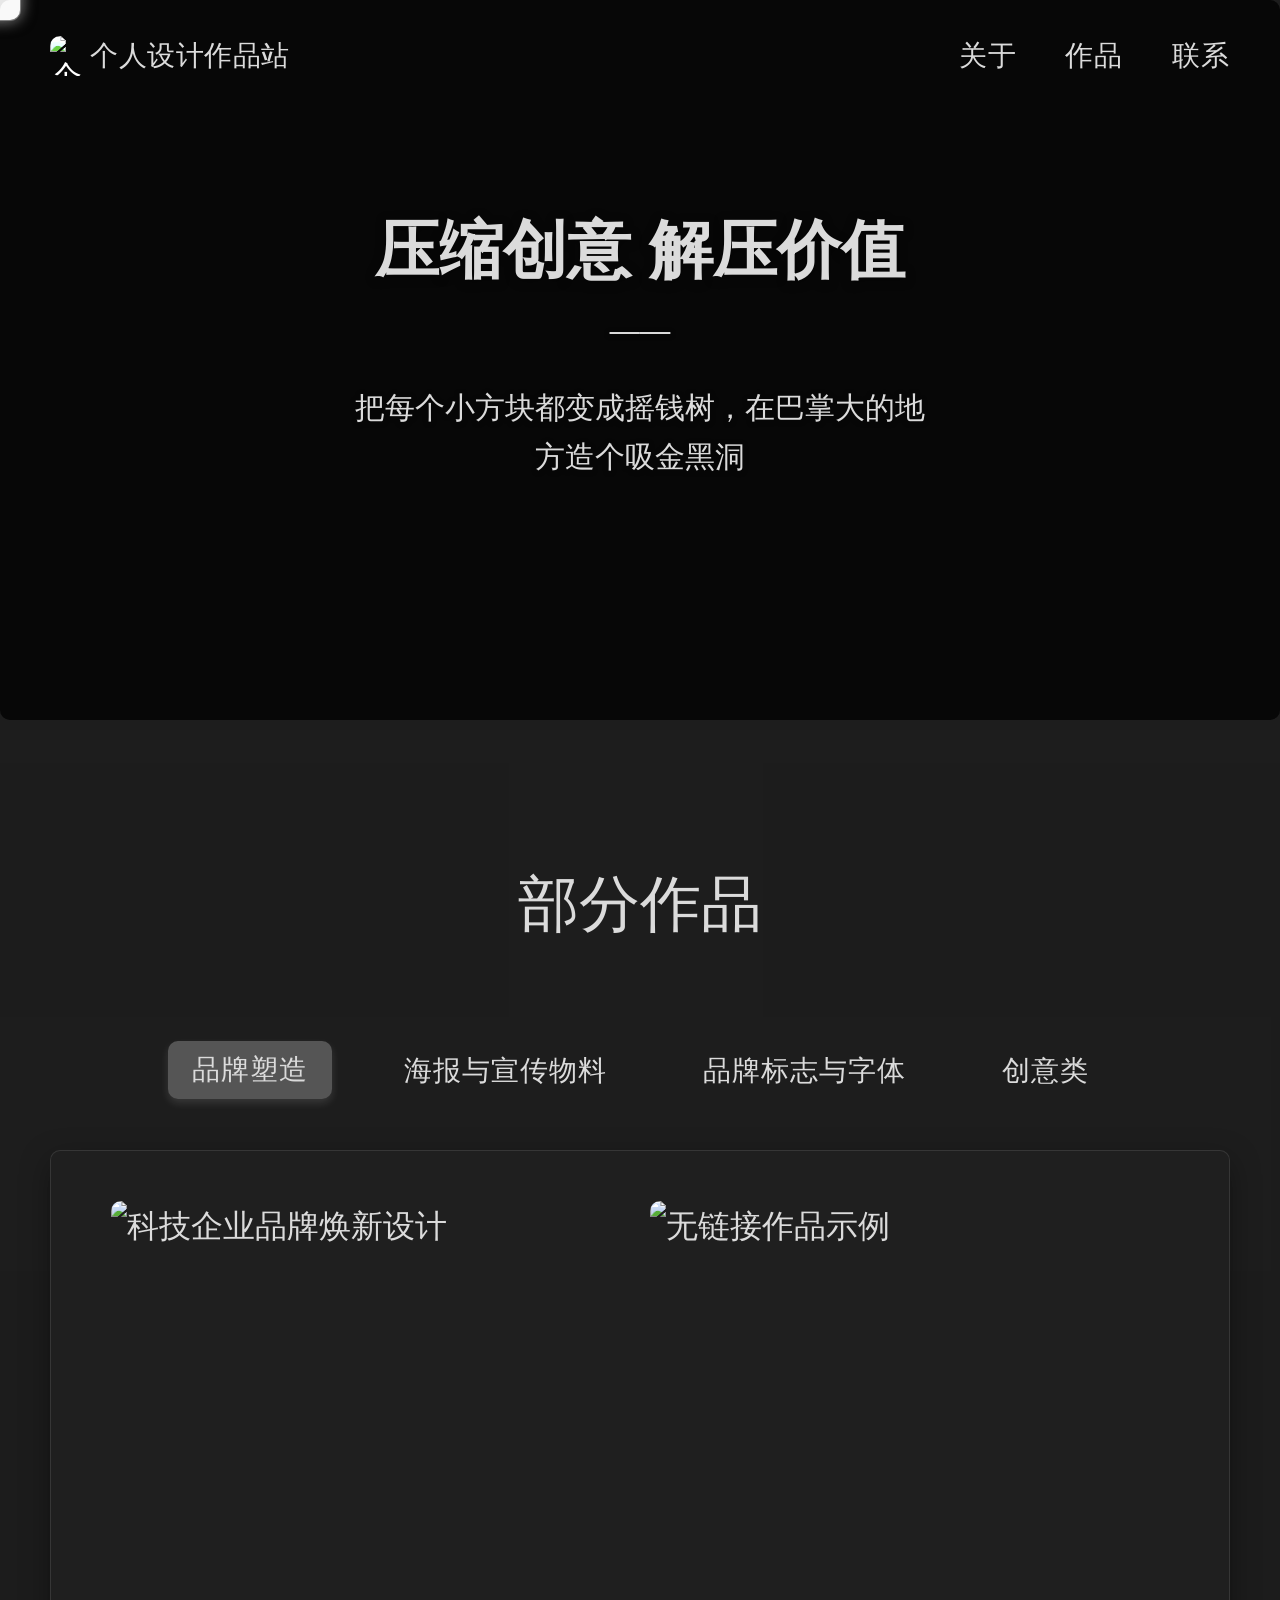
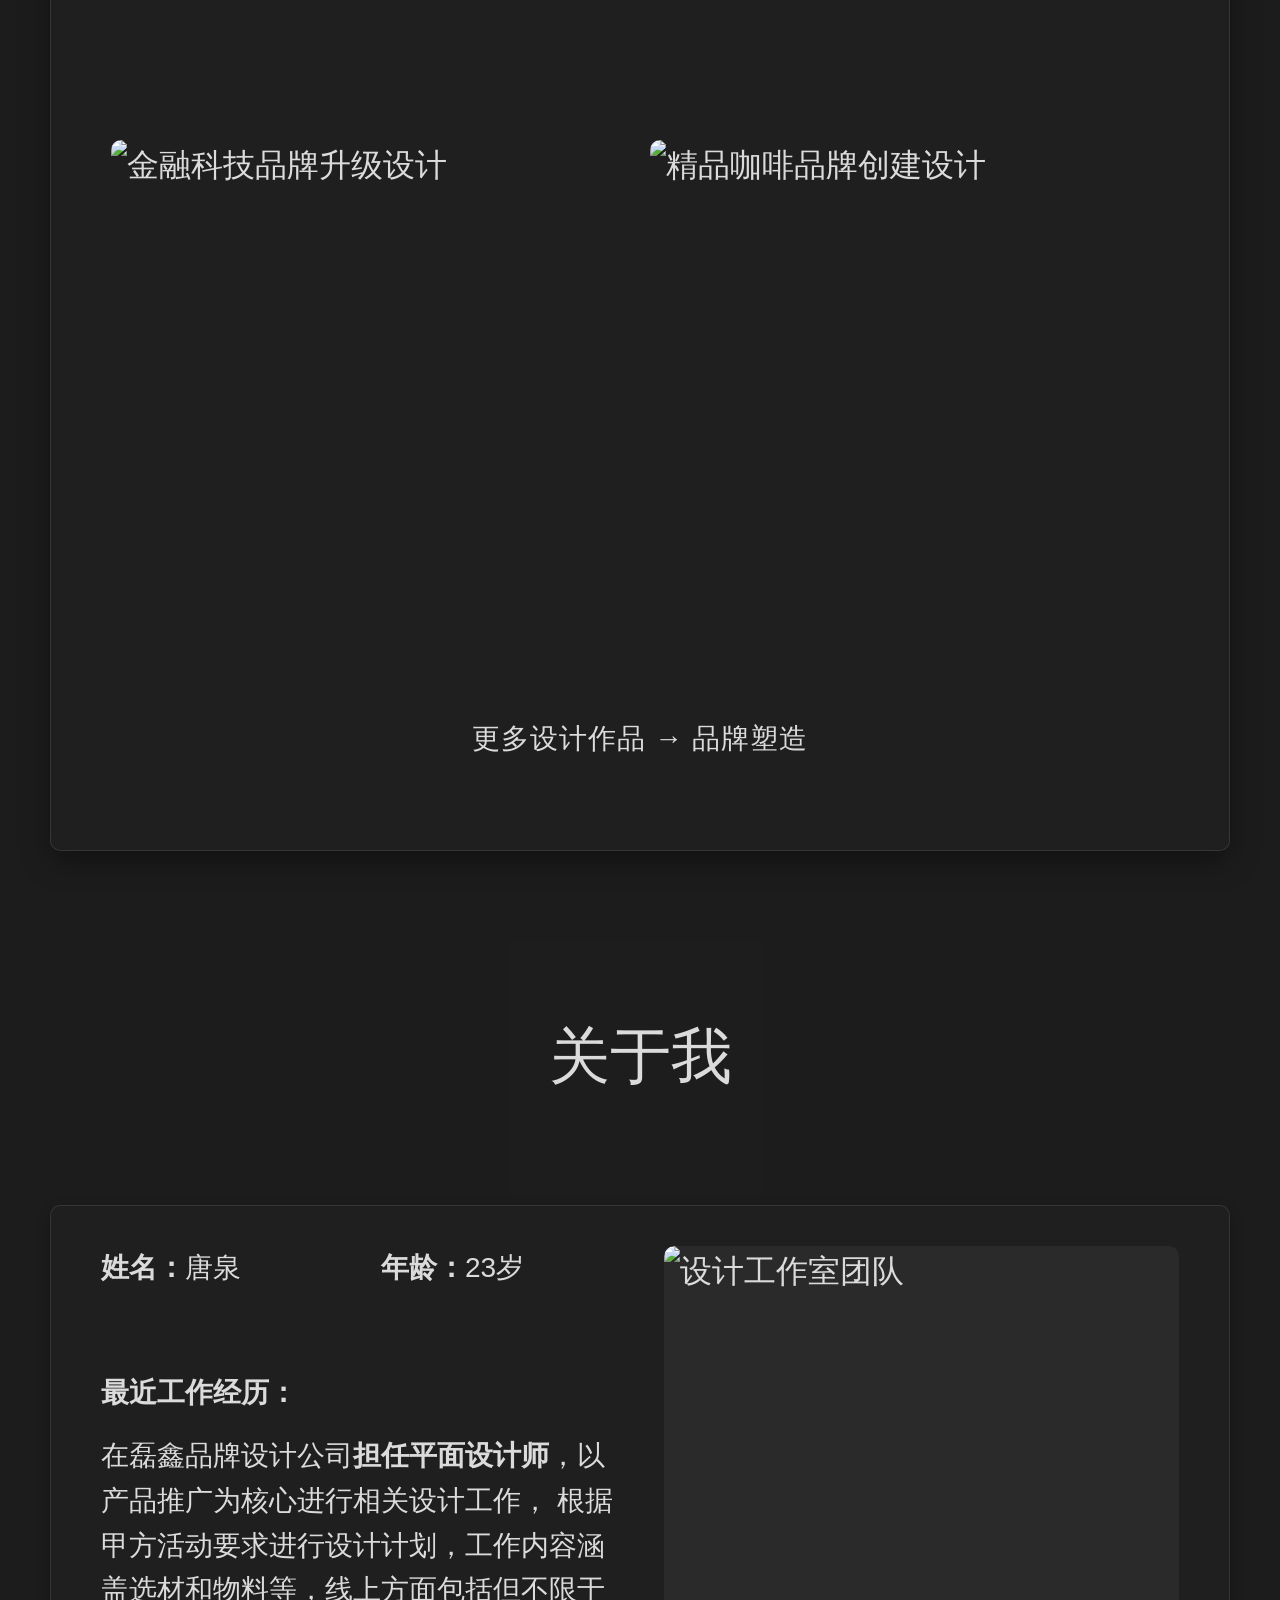
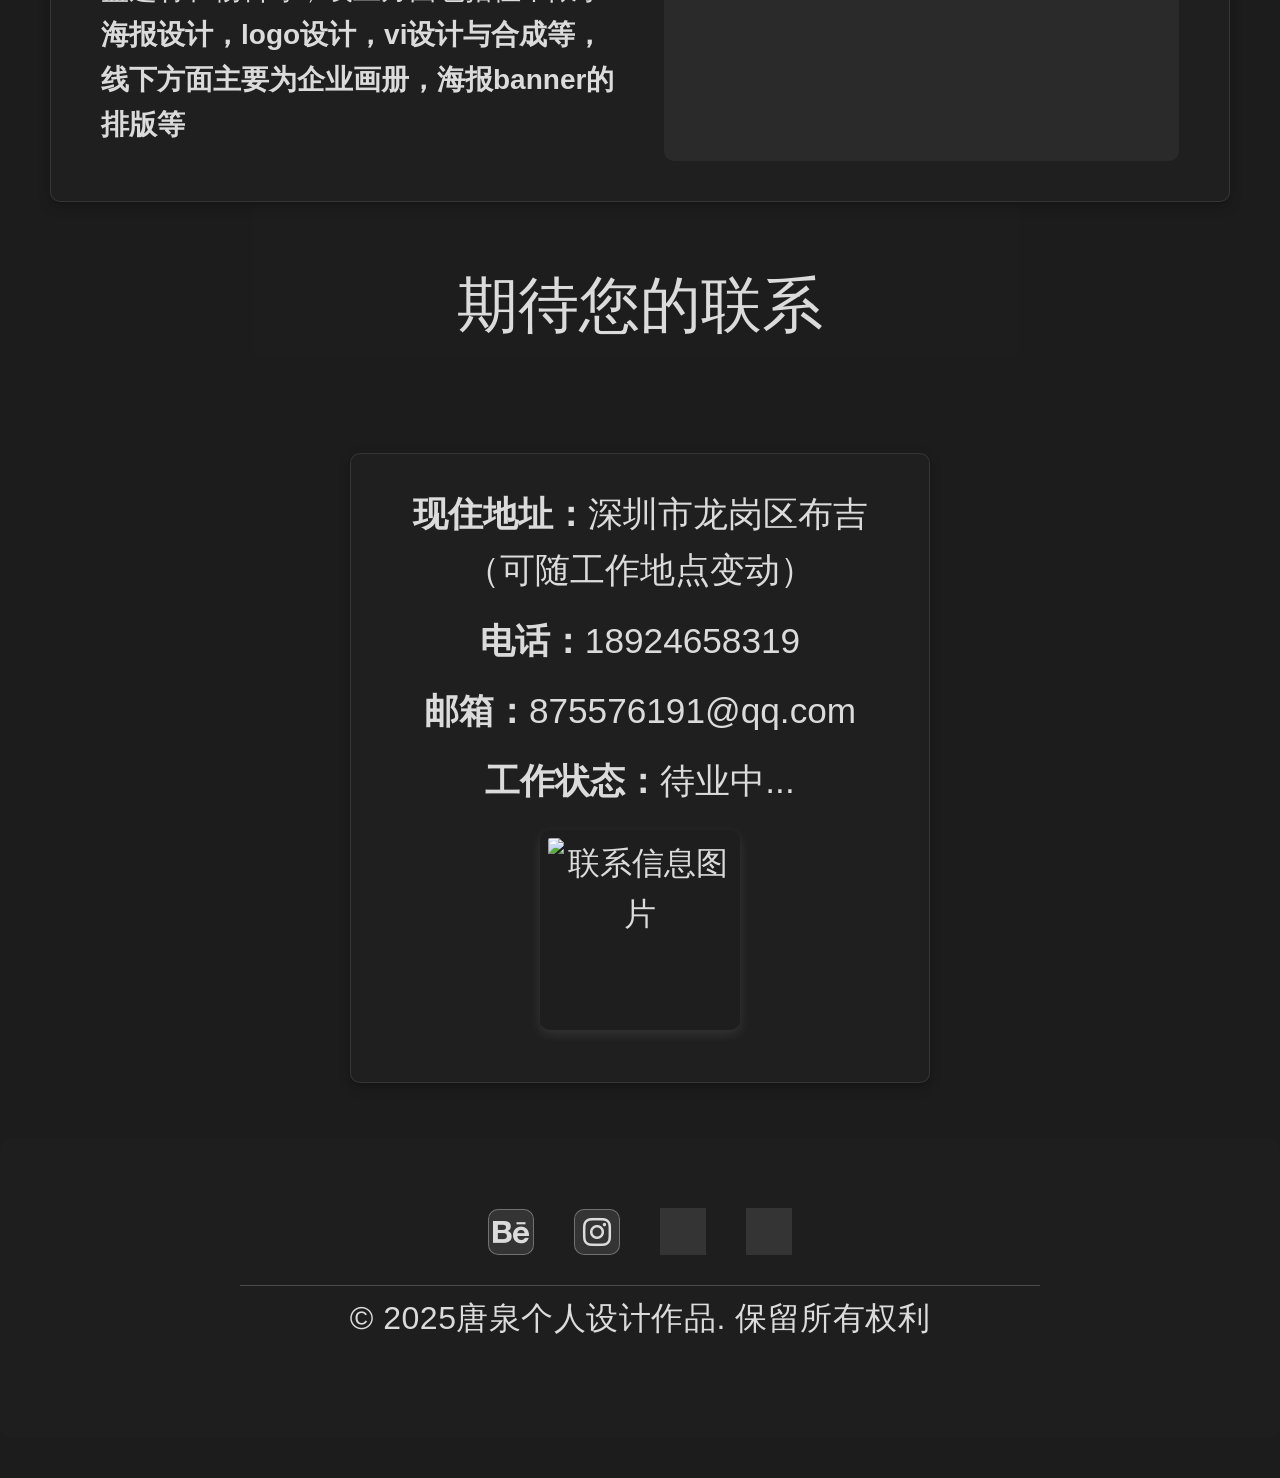
==== commit 134aa91d: "Add files via upload" ====
--- a/index.html
+++ b/index.html
@@ -1,35 +1,50 @@
-
 <!DOCTYPE html>
 <html lang="zh-CN">
 <head>
     <meta charset="UTF-8">
     <meta name="viewport" content="width=device-width, initial-scale=1.0">
-    <title>主页 | 个人作品网址 | 创意设计</title>
+    <title>个人设计作品站 | 创意设计</title>
+    
+    <!-- 优化：预加载关键资源 -->
+    <link rel="preload" href="https://cdnjs.cloudflare.com/ajax/libs/font-awesome/6.4.0/css/all.min.css" as="style" crossorigin="anonymous">
+    <link rel="preconnect" href="https://fonts.googleapis.com">
+    <link rel="dns-prefetch" href="https://images.pexels.com">
+    <link rel="dns-prefetch" href="https://mmbiz.qpic.cn">
+    
+    <!-- 优化：添加网站描述和关键词 -->
+    <meta name="description" content="个人设计作品展示网站，展示品牌设计、海报设计、标志设计等创意作品">
+    <meta name="keywords" content="设计,作品集,品牌设计,海报设计,平面设计">
+    <meta name="author" content="唐泉">
+    
+    <!-- 优化：添加Open Graph元标签 -->
+    <meta property="og:title" content="个人设计作品站">
+    <meta property="og:description" content="展示个人设计作品的创意网站">
+    <meta property="og:type" content="website">
+    
+    <!-- 优化：添加favicon -->
+    <link rel="icon" href="data:image/svg+xml,<svg xmlns=%22http://www.w3.org/2000/svg%22 viewBox=%220 0 100 100%22><text y=%22.9em%22 font-size=%2290%22>🎨</text></svg>">
     
     <!-- Font Awesome -->
-    <link rel="stylesheet" href="https://cdnjs.cloudflare.com/ajax/libs/font-awesome/6.4.0/css/all.min.css">
-    
-    <!-- 外部样式表 -->
-    <link rel="stylesheet" href="css/main.css">
-    <link rel="stylesheet" href="css/components.css">
-    <link rel="stylesheet" href="css/animations.css">
-    <link rel="stylesheet" href="css/cursor.css"> <!-- 自定义光标样式 -->
+    <link rel="stylesheet" href="https://cdnjs.cloudflare.com/ajax/libs/font-awesome/6.4.0/css/all.min.css" integrity="sha512-iecdLmaskl7CVkqkXNQ/ZH/XLlvWZOJyj7Yy7tcenmpD1ypASozpmT/E0iPtmFIB46ZmdtAc9eNBvH0H/ZpiBw==" crossorigin="anonymous" referrerpolicy="no-referrer">
+    
+    <!-- 优化：使用defer加载CSS -->
+    <link rel="stylesheet" href="css/main.css" defer>
+    <link rel="stylesheet" href="css/components.css" defer>
+    <link rel="stylesheet" href="css/animations.css" defer>
+    <link rel="stylesheet" href="css/cursor.css" defer>
 </head>
 
 <body>
-    <!-- 仅修改导航栏部分，其他内容保持不变 -->
+    <!-- 导航栏 -->
     <nav class="transparent">
         <div class="container nav-container">
-            <!-- Logo图片 -->
             <div class="logo-image-container">
-                <img src="https://mmbiz.qpic.cn/sz_mmbiz_png/rxqg3PD859eSjb5XtQiacPrsO58ibq690xgkzicctyGuNZ3ZibAiaZkhHDRibLGwt3JMIhYuXDeSgNzicuOO26hnwiceOg/0?wxfrom=12&wx_fmt=png&tp=wxpic&usePicPrefetch=1" alt="个人设计作品站Logo" class="logo-image" referrerpolicy="no-referrer">
+                <img src="https://mmbiz.qpic.cn/sz_mmbiz_png/rxqg3PD859eSjb5XtQiacPrsO58ibq690xgkzicctyGuNZ3ZibAiaZkhHDRibLGwt3JMIhYuXDeSgNzicuOO26hnwiceOg/0?wxfrom=12&wx_fmt=png&tp=wxpic&usePicPrefetch=1" alt="个人设计作品站Logo" class="logo-image" width="40" height="40" loading="lazy" referrerpolicy="no-referrer">
                 <div class="logo">个人设计作品站</div>
-                <!-- 添加箭头元素 -->
-                <div class="nav-arrow">
+                <div class="nav-arrow" aria-hidden="true">
                     <i class="fas fa-arrow-left"></i>
                 </div>
             </div>
-            <!-- 删除汉堡菜单按钮，导航链接始终显示 -->
             <div class="nav-links">
                 <a href="#about">关于</a>
                 <a href="#work">作品</a>
@@ -37,10 +52,9 @@
             </div>
         </div>
     </nav>
-    <!-- 其他所有HTML代码保持不变 -->
 
     <!-- 首页横幅 -->
-    <section class="hero">
+    <section class="hero" aria-label="首页横幅">
         <div class="hero-overlay"></div>
         <div class="container hero-content">
             <h1><b>压缩创意 解压价值</b></h1>
@@ -50,16 +64,201 @@
     </section>
 
 
-    <!-- 关于我板块 -->
-    <section id="about" class="about">
+
+    <!-- 作品集板块 -->
+    <div class="section-container" style="margin-bottom: 30px;">
+        <section id="work" class="portfolio" aria-label="作品集">
+            <div class="container">
+                <h2 class="section-title">部分作品</h2>
+                
+                <!-- 分类筛选按钮 -->
+                <div class="portfolio-filters-container">
+                    <div class="portfolio-filters">
+                        <button class="filter-btn active" data-filter="brand" aria-label="查看品牌塑造作品">品牌塑造</button>
+                        <button class="filter-btn" data-filter="poster" aria-label="查看海报与宣传物料作品">海报与宣传物料</button>
+                        <button class="filter-btn" data-filter="logo" aria-label="查看品牌标志与字体作品">品牌标志与字体</button>
+                        <button class="filter-btn" data-filter="other" aria-label="查看创意类作品">创意类</button>
+                    </div>
+                </div>
+                
+                <!-- 作品容器 -->
+                <div class="portfolio-container">
+                    <!-- 品牌设计 -->
+                    <div class="portfolio-category" data-category="brand">
+                        <div class="portfolio-grid">
+                            <div class="portfolio-item" data-category="brand">
+                                <a href="production/1-1/index.html" target="_blank" class="portfolio-link" rel="noopener">
+                                    <img src="https://images.pexels.com/photos/28839480/pexels-photo-28839480.jpeg" alt="科技企业品牌焕新设计" width="400" height="400" loading="lazy">
+                                    <div class="portfolio-overlay">
+                                        <h3>科技企业品牌焕新</h3>
+                                        <p>整套视觉识别系统与品牌语言构建</p>
+                                        <div class="btn">点击</div>
+                                    </div>
+                                </a>
+                            </div>
+                            
+                            <div class="portfolio-item no-link" data-category="brand">
+                                <img src="https://images.pexels.com/photos/28839480/pexels-photo-28839480.jpeg" alt="无链接作品示例" width="400" height="400" loading="lazy">
+                            </div>
+                            
+                            <div class="portfolio-item" data-category="brand">
+                                <a href="https://www.baidu.com" target="_blank" class="portfolio-link" rel="noopener">
+                                    <img src="https://images.pexels.com/photos/28839480/pexels-photo-28839480.jpeg" alt="金融科技品牌升级设计" width="400" height="400" loading="lazy">
+                                    <div class="portfolio-overlay">
+                                        <h3>金融科技品牌升级</h3>
+                                        <p>建立专业、可靠且创新的品牌形象</p>
+                                        <div class="btn">点击</div>
+                                    </div>
+                                </a>
+                            </div>
+                            <div class="portfolio-item" data-category="brand">
+                                <a href="https://www.baidu.com" target="_blank" class="portfolio-link" rel="noopener">
+                                    <img src="https://images.pexels.com/photos/28839480/pexels-photo-28839480.jpeg" alt="精品咖啡品牌创建设计" width="400" height="400" loading="lazy">
+                                    <div class="portfolio-overlay">
+                                        <h3>精品咖啡品牌创建</h3>
+                                        <p>打造具有独特空间体验的连锁品牌</p>
+                                        <div class="btn">点击</div>
+                                    </div>
+                                </a>
+                            </div>
+                        </div>
+                        <div class="category-more-link">
+                            <a href="public/design1/index.html" target="_blank" rel="noopener noreferrer">
+                                更多设计作品 → 品牌塑造
+                            </a>
+                        </div>
+                    </div>
+                    
+                    <!-- 海报设计 -->
+                    <div class="portfolio-category" data-category="poster" style="display: none;">
+                        <div class="portfolio-grid">
+                            <div class="portfolio-item" data-category="poster">
+                                <a href="https://www.baidu.com" target="_blank" class="portfolio-link" rel="noopener">
+                                    <img src="https://mmbiz.qpic.cn/mmbiz_png/rxqg3PD859fZ1h2aFMnwel3Joibt1ziaXMQ9L29Fyq0Kg0Qb8icxT7k6lO1spJZstRccHgOKuVpzeJcfZ2VKWdbBQ/640?wx_fmt=png&wxfrom=13&tp=wxpic#imgIndex=1" alt="音乐节海报设计" width="400" height="400" loading="lazy">
+                                    <div class="portfolio-overlay">
+                                        <h3>夏季音乐节主视觉</h3>
+                                        <p>融合声音与色彩的动态视觉表达</p>
+                                        <div class="btn">点击</div>
+                                    </div>
+                                </a>
+                            </div>
+                            <div class="portfolio-item" data-category="poster">
+                                <a href="https://www.baidu.com" target="_blank" class="portfolio-link" rel="noopener">
+                                    <img src="https://images.pexels.com/photos/28839480/pexels-photo-28839480.jpeg" alt="独立电影概念海报设计" width="400" height="400" loading="lazy">
+                                    <div class="portfolio-overlay">
+                                        <h3>独立电影概念海报</h3>
+                                        <p>用视觉叙事传递影片核心情感</p>
+                                        <div class="btn">点击</div>
+                                    </div>
+                                </a>
+                            </div>
+                            <div class="portfolio-item no-link" data-category="poster">
+                                <img src="https://images.pexels.com/photos/28839480/pexels-photo-28839480.jpeg" alt="公益海报设计" width="400" height="400" loading="lazy">
+                            </div>
+                            <div class="portfolio-item" data-category="poster">
+                                <a href="https://www.baidu.com" target="_blank" class="portfolio-link" rel="noopener">
+                                    <img src="https://images.pexels.com/photos/28839480/pexels-photo-28839480.jpeg" alt="当代艺术展海报系列设计" width="400" height="400" loading="lazy">
+                                    <div class="portfolio-overlay">
+                                        <h3>当代艺术展海报系列</h3>
+                                        <p>解构与重组，诠释展览主题</p>
+                                        <div class="btn">点击</div>
+                                    </div>
+                                </a>
+                            </div>
+                        </div>
+                        <div class="category-more-link">
+                            <a href="public/design2/index.html" target="_blank" rel="noopener noreferrer">
+                                更多设计作品 → 海报与宣传物料
+                            </a>
+                        </div>
+                    </div>
+                    
+                    <!-- 标志设计 -->
+                    <div class="portfolio-category" data-category="logo" style="display: none;">
+                        <div class="portfolio-grid">
+                            <div class="portfolio-item no-link" data-category="logo">
+                                <img src="https://images.pexels.com/photos/28839480/pexels-photo-28839480.jpeg" alt="极简字母标志设计" width="400" height="400" loading="lazy">
+                            </div>
+                            <div class="portfolio-item" data-category="logo">
+                                <a href="https://www.baidu.com" target="_blank" class="portfolio-link" rel="noopener">
+                                    <img src="https://images.pexels.com/photos/28839480/pexels-photo-28839480.jpeg" alt="户外品牌图形标志设计" width="400" height="400" loading="lazy">
+                                    <div class="portfolio-overlay">
+                                        <h3>户外品牌图形标志</h3>
+                                        <p>抽象山峰图形传递探索精神</p>
+                                        <div class="btn">点击</div>
+                                    </div>
+                                </a>
+                            </div>
+                            <div class="portfolio-item" data-category="logo">
+                                <a href="https://www.baidu.com" target="_blank" class="portfolio-link" rel="noopener">
+                                    <img src="https://images.pexels.com/photos/28839480/pexels-photo-28839480.jpeg" alt="精酿啤酒厂徽章标志设计" width="400" height="400" loading="lazy">
+                                    <div class="portfolio-overlay">
+                                        <h3>精酿啤酒厂徽章标志</h3>
+                                        <p>融合传统工艺与现代美学的徽章</p>
+                                        <div class="btn">点击</div>
+                                    </div>
+                                </a>
+                            </div>
+                            <div class="portfolio-item no-link" data-category="logo">
+                                <img src="https://images.pexels.com/photos/28839480/pexels-photo-28839480.jpeg" alt="动态标志设计" width="400" height="400" loading="lazy">
+                            </div>
+                        </div>
+                        <div class="category-more-link">
+                            <a href="public/design3/index.html" target="_blank" rel="noopener noreferrer">
+                                更多设计作品 → 品牌标志与字体
+                            </a>
+                        </div>
+                    </div>
+                    
+                    <!-- 其他设计 -->
+                    <div class="portfolio-category" data-category="other" style="display: none;">
+                        <div class="portfolio-grid">
+                            <div class="portfolio-item" data-category="other">
+                                <a href="https://www.baidu.com" target="_blank" class="portfolio-link" rel="noopener">
+                                    <img src="https://images.pexels.com/photos/28839480/pexels-photo-28839480.jpeg" alt="文学小说书籍装帧设计" width="400" height="400" loading="lazy">
+                                    <div class="portfolio-overlay">
+                                        <h3>文学小说书籍装帧</h3>
+                                        <p>通过材质与工艺讲述故事</p>
+                                        <div class="btn">点击</div>
+                                    </div>
+                                </a>
+                            </div>
+                            <div class="portfolio-item no-link" data-category="other">
+                                <img src="https://images.pexels.com/photos/28839480/pexels-photo-28839480.jpeg" alt="产品包装设计" width="400" height="400" loading="lazy">
+                            </div>
+                            <div class="portfolio-item" data-category="other">
+                                <a href="https://www.baidu.com" target="_blank" class="portfolio-link" rel="noopener">
+                                    <img src="https://images.pexels.com/photos/28839480/pexels-photo-28839480.jpeg" alt="年度数据报告视觉化设计" width="400" height="400" loading="lazy">
+                                    <div class="portfolio-overlay">
+                                        <h3>年度数据报告视觉化</h3>
+                                        <p>将复杂数据转化为清晰易懂的图表</p>
+                                        <div class="btn">点击</div>
+                                    </div>
+                                </a>
+                            </div>
+                            <div class="portfolio-item no-link" data-category="other">
+                                <img src="https://images.pexels.com/photos/28839480/pexels-photo-28839480.jpeg" alt="网站界面设计" width="400" height="400" loading="lazy">
+                            </div>
+                        </div>
+                        <div class="category-more-link">
+                            <a href="public/design4/index.html" target="_blank" rel="noopener noreferrer">
+                                更多设计作品 → 创意类
+                            </a>
+                        </div>
+                    </div>
+                </div>
+            </div>
+        </section>
+    </div>
+
+        <!-- 关于我板块 -->
+    <section id="about" class="about" aria-label="关于我">
         <div class="container">
             <br/>
             <br/>
             <h2 class="section-title">关于我</h2>
-            <!-- 添加透明玻璃质感圆角矩形容器 -->
             <div class="about-container">
                 <div class="about-content">
-                    <!-- 文字内容部分 -->
                     <div class="about-text">
                         <p><b>姓名：</b>唐泉&emsp;&emsp;&emsp;&emsp;&emsp;<b>年龄：</b>23岁</p>
                         <p>&emsp;</p>
@@ -70,10 +269,9 @@
                             <b>海报设计，logo设计，vi设计与合成等，线下方面主要为企业画册，海报banner的排版等</b>
                         </p>
                     </div>
-                    <!-- 图片容器部分 -->
                     <div class="about-image-wrapper">
                         <div class="about-image-container">
-                            <img src="https://mmbiz.qpic.cn/sz_mmbiz_png/rxqg3PD859eSjb5XtQiacPrsO58ibq690xnCxsUvOpoTkZZ2CbMyUan64DPRNrhK0D2Q1XficSDpFVxAiaIib2jdaicg/0?wxfrom=12&wx_fmt=png&tp=wxpic" alt="设计工作室团队" referrerpolicy="no-referrer" >
+                            <img src="https://mmbiz.qpic.cn/sz_mmbiz_png/rxqg3PD859eSjb5XtQiacPrsO58ibq690xnCxsUvOpoTkZZ2CbMyUan64DPRNrhK0D2Q1XficSDpFVxAiaIib2jdaicg/0?wxfrom=12&wx_fmt=png&tp=wxpic" alt="设计工作室团队" width="400" height="400" loading="lazy" referrerpolicy="no-referrer">
                         </div>
                     </div>
                 </div>
@@ -81,215 +279,19 @@
         </div>
     </section>
 
-    <!-- 作品集板块容器 -->
+    <!-- 联系我们板块 -->
     <div class="section-container" style="margin-bottom: 30px;">
-        <section id="work" class="portfolio">
-            <div class="container">
-                <h2 class="section-title">部分作品</h2>
-                
-                <!-- 分类筛选按钮 - 移到矩形色块外面 -->
-                <div class="portfolio-filters-container">
-                    <div class="portfolio-filters">
-                        <button class="filter-btn active" data-filter="brand">品牌塑造</button>
-                        <button class="filter-btn" data-filter="poster">海报与宣传物料</button>
-                        <button class="filter-btn" data-filter="logo">品牌标志与字体</button>
-                        <button class="filter-btn" data-filter="other">创意类</button>
-                    </div>
-                </div>
-                
-                <!-- 添加透明玻璃质感圆角矩形容器 -->
-                <div class="portfolio-container">
-                    <!-- 品牌设计 -->
-                    <div class="portfolio-category" data-category="brand">
-                        <div class="portfolio-grid">
-                            <!-- 示例：有链接的作品项 -->
-                            <div class="portfolio-item" data-category="brand">
-                                <!-- 修改为直接跳转到百度 -->
-                                <a href="production\1-1\index.html" target="_blank" class="portfolio-link">
-                                    <img src="https://images.pexels.com/photos/28839480/pexels-photo-28839480.jpeg" alt="企业品牌识别系统设计">
-                                    <div class="portfolio-overlay">
-                                        <h3>科技企业品牌焕新</h3>
-                                        <p>整套视觉识别系统与品牌语言构建</p>
-                                        <div class="btn">点击</div>
-                                    </div>
-                                </a>
-                            </div>
-                            
-                            <!-- 示例：无链接的作品项 -->
-                            <div class="portfolio-item no-link" data-category="brand">
-                                <img src="https://images.pexels.com/photos/28839480/pexels-photo-28839480.jpeg" alt="无链接作品示例">
-                                <!-- 无链接的作品不显示遮蔽框和文字 -->
-                            </div>
-                            
-                            <div class="portfolio-item" data-category="brand">
-                                <a href="https://www.baidu.com" target="_blank" class="portfolio-link">
-                                    <img src="https://images.pexels.com/photos/28839480/pexels-photo-28839480.jpeg" alt="金融品牌升级设计">
-                                    <div class="portfolio-overlay">
-                                        <h3>金融科技品牌升级</h3>
-                                        <p>建立专业、可靠且创新的品牌形象</p>
-                                        <div class="btn">点击</div>
-                                    </div>
-                                </a>
-                            </div>
-                            <div class="portfolio-item" data-category="brand">
-                                <a href="https://www.baidu.com" target="_blank" class="portfolio-link">
-                                    <img src="https://images.pexels.com/photos/28839480/pexels-photo-28839480.jpeg" alt="餐饮品牌设计">
-                                    <div class="portfolio-overlay">
-                                        <h3>精品咖啡品牌创建</h3>
-                                        <p>打造具有独特空间体验的连锁品牌</p>
-                                        <div class="btn">点击</div>
-                                    </div>
-                                </a>
-                            </div>
-                        </div>
-                        <div class="category-more-link">
-                            <a href="public\design1\index.html" target="_blank" rel="noopener noreferrer">
-                                更多设计作品 → 品牌塑造
-                            </a>
-                        </div>
-                    </div>
-                    
-                    <!-- 海报设计 -->
-                    <div class="portfolio-category" data-category="poster" style="display: none;">
-                        <div class="portfolio-grid">
-                            <div class="portfolio-item" data-category="poster">
-                                <a href="https://www.baidu.com" target="_blank" class="portfolio-link">
-                                    <img src="https://mmbiz.qpic.cn/mmbiz_png/rxqg3PD859fZ1h2aFMnwel3Joibt1ziaXMQ9L29Fyq0Kg0Qb8icxT7k6lO1spJZstRccHgOKuVpzeJcfZ2VKWdbBQ/640?wx_fmt=png&wxfrom=13&tp=wxpic#imgIndex=1" alt="音乐节海报设计">
-                                    <div class="portfolio-overlay">
-                                        <h3>夏季音乐节主视觉</h3>
-                                        <p>融合声音与色彩的动态视觉表达</p>
-                                        <div class="btn">点击</div>
-                                    </div>
-                                </a>
-                            </div>
-                            <div class="portfolio-item" data-category="poster">
-                                <a href="https://www.baidu.com" target="_blank" class="portfolio-link">
-                                    <img src="https://images.pexels.com/photos/28839480/pexels-photo-28839480.jpeg" alt="电影海报设计">
-                                    <div class="portfolio-overlay">
-                                        <h3>独立电影概念海报</h3>
-                                        <p>用视觉叙事传递影片核心情感</p>
-                                        <div class="btn">点击</div>
-                                    </div>
-                                </a>
-                            </div>
-                            <div class="portfolio-item no-link" data-category="poster">
-                                <img src="https://images.pexels.com/photos/28839480/pexels-photo-28839480.jpeg" alt="公益海报设计">
-                                <!-- 无链接的作品不显示遮蔽框和文字 -->
-                            </div>
-                            <div class="portfolio-item" data-category="poster">
-                                <a href="https://www.baidu.com" target="_blank" class="portfolio-link">
-                                    <img src="https://images.pexels.com/photos/28839480/pexels-photo-28839480.jpeg" alt="展览海报设计">
-                                    <div class="portfolio-overlay">
-                                        <h3>当代艺术展海报系列</h3>
-                                        <p>解构与重组，诠释展览主题</p>
-                                        <div class="btn">点击</div>
-                                    </div>
-                                </a>
-                            </div>
-                        </div>
-                        <div class="category-more-link">
-                            <a href="public\design2\index.html" target="_blank" rel="noopener noreferrer">
-                                更多设计作品 → 海报与宣传物料
-                            </a>
-                        </div>
-                    </div>
-                    
-                    <!-- 标志设计 -->
-                    <div class="portfolio-category" data-category="logo" style="display: none;">
-                        <div class="portfolio-grid">
-                            <div class="portfolio-item no-link" data-category="logo">
-                                <img src="https://images.pexels.com/photos/28839480/pexels-photo-28839480.jpeg" alt="极简字母标志设计">
-                                <!-- 无链接的作品不显示遮蔽框和文字 -->
-                            </div>
-                            <div class="portfolio-item" data-category="logo">
-                                <a href="https://www.baidu.com" target="_blank" class="portfolio-link">
-                                    <img src="https://images.pexels.com/photos/28839480/pexels-photo-28839480.jpeg" alt="图形符号标志设计">
-                                    <div class="portfolio-overlay">
-                                        <h3>户外品牌图形标志</h3>
-                                        <p>抽象山峰图形传递探索精神</p>
-                                        <div class="btn">点击</div>
-                                    </div>
-                                </a>
-                            </div>
-                            <div class="portfolio-item" data-category="logo">
-                                <a href="https://www.baidu.com" target="_blank" class="portfolio-link">
-                                    <img src="https://images.pexels.com/photos/28839480/pexels-photo-28839480.jpeg" alt="徽章式标志设计">
-                                    <div class="portfolio-overlay">
-                                        <h3>精酿啤酒厂徽章标志</h3>
-                                        <p>融合传统工艺与现代美学的徽章</p>
-                                        <div class="btn">点击</div>
-                                    </div>
-                                </a>
-                            </div>
-                            <div class="portfolio-item no-link" data-category="logo">
-                                <img src="https://images.pexels.com/photos/28839480/pexels-photo-28839480.jpeg" alt="动态标志设计">
-                                <!-- 无链接的作品不显示遮蔽框和文字 -->
-                            </div>
-                        </div>
-                        <div class="category-more-link">
-                            <a href="public\design3\index.html" target="_blank" rel="noopener noreferrer">
-                                更多设计作品 → 品牌标志与字体
-                            </a>
-                        </div>
-                    </div>
-                    
-                    <!-- 其他设计 -->
-                    <div class="portfolio-category" data-category="other" style="display: none;">
-                        <div class="portfolio-grid">
-                            <div class="portfolio-item" data-category="other">
-                                <a href="https://www.baidu.com" target="_blank" class="portfolio-link">
-                                    <img src="https://images.pexels.com/photos/28839480/pexels-photo-28839480.jpeg" alt="书籍装帧设计">
-                                    <div class="portfolio-overlay">
-                                        <h3>文学小说书籍装帧</h3>
-                                        <p>通过材质与工艺讲述故事</p>
-                                        <div class="btn">点击</div>
-                                    </div>
-                                </a>
-                            </div>
-                            <div class="portfolio-item no-link" data-category="other">
-                                <img src="https://images.pexels.com/photos/28839480/pexels-photo-28839480.jpeg" alt="产品包装设计">
-                                <!-- 无链接的作品不显示遮蔽框和文字 -->
-                            </div>
-                            <div class="portfolio-item" data-category="other">
-                                <a href="https://www.baidu.com" target="_blank" class="portfolio-link">
-                                    <img src="https://images.pexels.com/photos/28839480/pexels-photo-28839480.jpeg" alt="信息图表设计">
-                                    <div class="portfolio-overlay">
-                                        <h3>年度数据报告视觉化</h3>
-                                        <p>将复杂数据转化为清晰易懂的图表</p>
-                                        <div class="btn">点击</div>
-                                    </div>
-                                </a>
-                            </div>
-                            <div class="portfolio-item no-link" data-category="other">
-                                <img src="https://images.pexels.com/photos/28839480/pexels-photo-28839480.jpeg" alt="网站界面设计">
-                                <!-- 无链接的作品不显示遮蔽框和文字 -->
-                            </div>
-                        </div>
-                        <div class="category-more-link">
-                            <a href="public\design4\index.html" target="_blank" rel="noopener noreferrer">
-                                更多设计作品 → 创意类
-                            </a>
-                        </div>
-                    </div>
-                </div>
-            </div>
-        </section>
-    </div>
-
-    <!-- 联系我们板块容器 -->
-    <div class="section-container" style="margin-bottom: 30px;">
-        <section id="contact" class="contact">
+        <section id="contact" class="contact" aria-label="联系信息">
             <div class="container">
                 <h2 class="section-title">期待您的联系</h2>
                 <div class="contact-content">
                     <div class="contact-info">
-                        <!-- 透明玻璃质感圆角矩形容器 -->
                         <div class="contact-info-container">
                             <p><b>现住地址：</b>深圳市龙岗区布吉（可随工作地点变动）</p>
-                            <p><b>电话：</b>18924658319</p>
-                            <p><b>邮箱：</b>875576191@qq.com</p>
+                            <p><b>电话：</b><a href="tel:18924658319">18924658319</a></p>
+                            <p><b>邮箱：</b><a href="mailto:875576191@qq.com">875576191@qq.com</a></p>
                             <p><b>工作状态：</b>待业中...</p>
-                            <img src="https://images.pexels.com/photos/28839480/pexels-photo-28839480.jpeg" height="200" width="200">
+                            <img src="https://images.pexels.com/photos/28839480/pexels-photo-28839480.jpeg" alt="联系信息图片" width="200" height="200" loading="lazy">
                         </div>
                     </div>
                 </div>
@@ -297,38 +299,48 @@
         </section>
     </div>
 
-    <!-- 页脚容器 -->
+    <!-- 页脚 -->
     <div class="section-container" style="margin-bottom: 30px;">
-        <!-- 页脚 - 已修改为固定高度 -->
-        <footer>
-            <!-- 页脚背景图覆盖层 -->
+        <footer role="contentinfo">
             <div class="footer-overlay"></div>
             <div class="container footer-content">
-                <!-- 删除文字Logo，保留空容器维持布局 -->
                 <div class="footer-logo-placeholder"></div>
                 <div class="social-links">
-                    <a href="#"><i class="fab fa-behance"></i></a>
-                    <a href="#"><i class="fab fa-instagram"></i></a>
-                    <a href="#"><i class="fab fa-dribbble"></i></a>
-                    <a href="#"><i class="fab fa-linkedin-in"></i></a>
-                </div>
-                <!-- 修改：使用footer-copyright类 -->
+                    <a href="#" aria-label="访问Behance作品集"><i class="fab fa-behance"></i></a>
+                    <a href="#" aria-label="访问Instagram"><i class="fab fa-instagram"></i></a>
+                    <a href="#" aria-label="访问Dribbble作品集"><i class="fab fa-dribbble"></i></a>
+                    <a href="#" aria-label="访问LinkedIn"><i class="fab fa-linkedin-in"></i></a>
+                </div>
                 <div class="footer-copyright">© 2025唐泉个人设计作品. 保留所有权利</div>
             </div>
         </footer>
     </div>
 
     <!-- 回到顶部按钮 -->
-    <div class="back-to-top" id="backToTop">
+    <button class="back-to-top" id="backToTop" aria-label="回到顶部">
         <i class="fas fa-arrow-up"></i>
-    </div>
-
-     <!-- 外部JavaScript -->
+    </button>
+
+    <!-- 优化：使用defer加载JavaScript -->
     <script src="js/main.js" defer></script>
     <script src="js/navigation.js" defer></script>
     <script src="js/portfolio.js" defer></script>
-    <script src="js/cursor.js" defer></script> <!-- 自定义光标脚本 -->
-
-    
+    <script src="js/cursor.js" defer></script>
+    
+    <!-- 优化：添加结构化数据 -->
+    <script type="application/ld+json">
+    {
+        "@context": "https://schema.org",
+        "@type": "WebSite",
+        "name": "个人设计作品站",
+        "description": "展示个人设计作品的创意网站",
+        "url": "https://your-website.com",
+        "author": {
+            "@type": "Person",
+            "name": "唐泉",
+            "jobTitle": "平面设计师"
+        }
+    }
+    </script>
 </body>
-</html>
+</html>
--- a/css/main.css
+++ b/css/main.css
@@ -1,358 +1,302 @@
 /* 
- * main.css - 主样式文件
- * 目的：提供全局样式、基础布局、响应式容器和基础组件样式
+ * main.css - 主样式文件（优化版）
+ * 优化内容：精简代码、使用CSS变量、优化滚动条、提高性能
  */
+
+/* ==================== CSS变量定义 ==================== */
+:root {
+  --bg-dark: #181818;
+  --bg-card: #1f1f1f;
+  --text-primary: #dbdbdb;
+  --border-color: #333333;
+  --scrollbar-width: 10px;
+}
 
 /* ==================== 全局样式重置 ==================== */
 * {
-    margin: 0;
-    padding: 0;
-    box-sizing: border-box;
+  margin: 0;
+  padding: 0;
+  box-sizing: border-box;
 }
 
 body {
-    font-family: "PingFang SC", "Hiragino Sans GB", "Microsoft YaHei", "微软雅黑", sans-serif, -apple-system, BlinkMacSystemFont, "Helvetica Neue", "Segoe UI", Roboto, Arial, sans-serif;
-    background-color: #181818; /* 主页背景改为 #181818 */
-    color: #dbdbdb; /* 修改：全局文字颜色改为 #dbdbdb */
-    line-height: 1.6;
-    overflow-x: hidden;
-    -webkit-text-size-adjust: 100%;
-    -webkit-tap-highlight-color: rgba(255, 255, 255, 0.1);
+  font-family: "PingFang SC", "Hiragino Sans GB", "Microsoft YaHei", "微软雅黑", sans-serif, -apple-system, BlinkMacSystemFont, "Helvetica Neue", "Segoe UI", Roboto, Arial, sans-serif;
+  background-color: var(--bg-dark);
+  color: var(--text-primary);
+  line-height: 1.6;
+  overflow-x: hidden;
+  -webkit-text-size-adjust: 100%;
+  -webkit-tap-highlight-color: rgba(255, 255, 255, 0.1);
 }
 
 /* ==================== 美化滚动条 ==================== */
-/* 作用于桌面端和移动端 */
 body::-webkit-scrollbar {
-    width: 10px; /* 滚动条宽度 */
-    height: 10px; /* 横向滚动条高度 */
+  width: var(--scrollbar-width);
+  height: var(--scrollbar-width);
 }
 
 body::-webkit-scrollbar-track {
-    background: #1f1f1f; /* 修改：滚动条导轨颜色改为 #1f1f1f */
-    border-radius: 5px;
+  background: var(--bg-card);
+  border-radius: 5px;
 }
 
 body::-webkit-scrollbar-thumb {
-    background: #181818; /* 修改：滚动条滑块颜色改为 #181818 */
-    border-radius: 5px;
-    border: 2px solid #1f1f1f; /* 滑块边框与导轨颜色一致 */
+  background: var(--bg-dark);
+  border-radius: 5px;
+  border: 2px solid var(--bg-card);
 }
 
 body::-webkit-scrollbar-thumb:hover {
-    background: #2a2a2a; /* 悬停时稍微亮一点 */
-}
-
-/* Firefox */
+  background: #2a2a2a;
+}
+
 body {
-    scrollbar-width: thin; /* 细滚动条 */
-    scrollbar-color: #181818 #1f1f1f; /* 滑块颜色 导轨颜色 */
-}
-
-/* ==================== 英文优先字体 ==================== */
+  scrollbar-width: thin;
+  scrollbar-color: var(--bg-dark) var(--bg-card);
+}
+
+/* ==================== 字体系统优化 ==================== */
+/* 英文优先字体 */
 h1, h2, h3, h4, h5, h6,
 button, input, textarea,
 .logo, .btn,
 .filter-btn, .modal-close,
 .footer-copyright, .hero h1,
 .section-title {
-    font-family: -apple-system, BlinkMacSystemFont, "Helvetica Neue", "Segoe UI", Roboto, Arial, sans-serif, "PingFang SC", "Hiragino Sans GB", "Microsoft YaHei", "微软雅黑", sans-serif;
-    color: #dbdbdb; /* 修改：颜色改为 #dbdbdb */
-}
-
-/* ==================== 中文优先字体 ==================== */
-p, span, a, li,
+  font-family: -apple-system, BlinkMacSystemFont, "Helvetica Neue", "Segoe UI", Roboto, Arial, sans-serif, "PingFang SC", "Hiragino Sans GB", "Microsoft YaHei", "微软雅黑", sans-serif;
+  color: var(--text-primary);
+}
+
+/* 中文优先字体 */
+p, span, a:not(.btn):not(.filter-btn):not(.logo), li,
 .about-text p, 
 .contact-info p,
 .hero p,
 .portfolio-overlay p,
 .category-more-link a,
 .portfolio-overlay .btn {
-    font-family: "PingFang SC", "Hiragino Sans GB", "Microsoft YaHei", "微软雅黑", sans-serif, -apple-system, BlinkMacSystemFont, "Helvetica Neue", "Segoe UI", Roboto, Arial, sans-serif;
-    color: #dbdbdb; /* 修改：颜色改为 #dbdbdb */
+  font-family: "PingFang SC", "Hiragino Sans GB", "Microsoft YaHei", "微软雅黑", sans-serif, -apple-system, BlinkMacSystemFont, "Helvetica Neue", "Segoe UI", Roboto, Arial, sans-serif;
+  color: var(--text-primary);
 }
 
 /* ==================== 桌面端全局文字大小 ==================== */
 body:not(footer) {
-    font-size: 200% !important;
+  font-size: 200% !important;
 }
 
 /* 页脚保持原大小 */
 footer,
-footer *,
-footer .social-links a,
-footer .footer-copyright {
-    font-size: 100% !important;
-}
-
-/* ==================== 桌面端滚动条隐藏 ==================== */
-@media (min-width: 769px) {
-    /* 确保模态框的滚动条也被隐藏 */
-    .modal-content {
-        scrollbar-width: none;
-        -ms-overflow-style: none;
-    }
-    
-    .modal-content::-webkit-scrollbar {
-        display: none;
-        width: 0;
-        height: 0;
-    }
+footer * {
+  font-size: 100% !important;
 }
 
 /* ==================== 模态框滚动控制 ==================== */
 body.modal-open {
-    overflow: hidden !important;
-    height: 100vh !important;
-    width: 100% !important;
-    position: fixed !important;
-    top: 0 !important;
-    left: 0 !important;
-    right: 0 !important;
-    bottom: 0 !important;
+  overflow: hidden !important;
+  height: 100vh !important;
+  width: 100% !important;
+  position: fixed !important;
+  top: 0 !important;
+  left: 0 !important;
+  right: 0 !important;
+  bottom: 0 !important;
 }
 
 /* ==================== 响应式容器系统 ==================== */
 .container {
-    width: 100%;
-    max-width: none;
-    margin: 0;
-    padding: 0 50px;
+  width: 100%;
+  max-width: none;
+  margin: 0;
+  padding: 0 50px;
 }
 
 /* ==================== 基础组件样式 ==================== */
 .btn {
-    display: inline-block;
-    padding: 10px 22px;
-    transition: all 0.3s cubic-bezier(0.25, 0.46, 0.45, 0.94);
-    font-size: 13px;
-    text-transform: uppercase;
-    letter-spacing: 1px;
-    cursor: pointer;
-    background: transparent;
-    border: none;
-    border-radius: 10px;
-    font-family: -apple-system, BlinkMacSystemFont, "Helvetica Neue", "Segoe UI", Roboto, Arial, sans-serif;
-    color: #dbdbdb; /* 修改：按钮文字颜色改为 #dbdbdb */
+  display: inline-block;
+  padding: 10px 22px;
+  transition: all 0.3s cubic-bezier(0.25, 0.46, 0.45, 0.94);
+  font-size: 13px;
+  text-transform: uppercase;
+  letter-spacing: 1px;
+  cursor: pointer;
+  background: transparent;
+  border: none;
+  border-radius: 10px;
+  font-family: -apple-system, BlinkMacSystemFont, "Helvetica Neue", "Segoe UI", Roboto, Arial, sans-serif;
+  color: var(--text-primary);
 }
 
 .btn:hover {
-    background-color: transparent;
-    color: #dbdbdb; /* 修改：悬停颜色改为 #dbdbdb */
+  background-color: transparent;
+  color: var(--text-primary);
 }
 
 /* ==================== 基础链接样式 ==================== */
 a {
-    text-decoration: none;
-    color: #dbdbdb; /* 修改：链接颜色改为 #dbdbdb */
-    transition: color 0.3s cubic-bezier(0.25, 0.46, 0.45, 0.94);
+  text-decoration: none;
+  color: var(--text-primary);
+  transition: color 0.3s cubic-bezier(0.25, 0.46, 0.45, 0.94);
 }
 
 /* ==================== 关于我们布局 ==================== */
 .about-content {
+  display: flex;
+  align-items: flex-start;
+  gap: 48px;
+  width: 100%;
+}
+
+.about-text {
+  flex: 1;
+  min-width: 0;
+}
+
+.about-text p {
+  margin-bottom: 18px;
+  font-size: 28px;
+  line-height: 1.6;
+  color: var(--text-primary);
+}
+
+.about-text p:last-child {
+  margin-bottom: 0;
+}
+
+.about-image-wrapper {
+  flex: 1;
+  position: relative;
+  min-height: 280px;
+  display: flex;
+  align-items: flex-start;
+}
+
+.about-image-container {
+  width: 100%;
+  height: auto;
+  display: flex;
+  align-items: center;
+  justify-content: center;
+  overflow: hidden;
+  border-radius: 10px;
+  background-color: #2a2a2a;
+  min-height: 280px;
+  aspect-ratio: 1/1;
+}
+
+.about-image-container img {
+  width: 100%;
+  height: 100%;
+  object-fit: cover;
+  display: block;
+  max-width: 100%;
+  max-height: 100%;
+  border-radius: 10px;
+}
+
+/* ==================== 移动端响应式设计 ==================== */
+@media (max-width: 768px) {
+  /* 移动端全局重置 */
+  body:not(footer) {
+    font-size: 16px !important;
+    line-height: 1.5;
+    color: var(--text-primary) !important;
+  }
+  
+  /* 移动端滚动条美化 */
+  body::-webkit-scrollbar {
+    width: 8px;
+    height: 8px;
+  }
+  
+  /* 移动端容器优化 */
+  .container {
+    padding: 0 16px !important;
+  }
+  
+  /* 导航栏容器调整 */
+  .nav-container {
     display: flex;
-    align-items: flex-start;
-    gap: 48px;
+    justify-content: space-between;
+    align-items: center;
     width: 100%;
-}
-
-.about-text {
-    flex: 1;
-    min-width: 0;
-}
-
-.about-text p {
-    margin-bottom: 18px;
-    font-size: 28px;
-    line-height: 1.6;
-    color: #dbdbdb; /* 修改：颜色改为 #dbdbdb */
-}
-
-.about-text p:last-child {
-    margin-bottom: 0;
-}
-
-.about-image-wrapper {
-    flex: 1;
-    position: relative;
-    min-height: 280px;
-    display: flex;
-    align-items: flex-start;
-}
-
-.about-image-container {
-    width: 100%;
-    height: auto;
+    padding: 0 !important;
+  }
+  
+  /* 确保logo容器有足够空间 */
+  .logo-image-container {
     display: flex;
     align-items: center;
-    justify-content: center;
-    overflow: hidden;
-    border-radius: 10px;
-    background-color: #2a2a2a;
-    min-height: 280px;
-    aspect-ratio: 1/1;
-}
-
-.about-image-container img {
-    width: 100%;
-    height: 100%;
-    object-fit: cover;
-    display: block;
-    max-width: 100%;
-    max-height: 100%;
-    transition: none;
-    border-radius: 10px;
-}
-
-/* ==================== 移动端响应式设计 ==================== */
-@media (max-width: 768px) {
-    /* 移动端全局重置 - 所有文字颜色改为 #dbdbdb */
-    body:not(footer) {
-        font-size: 16px !important;
-        line-height: 1.5;
-        color: #dbdbdb !important; /* 修改：移动端所有文字颜色改为 #dbdbdb */
-    }
-    
-    /* 移动端滚动条美化 */
-    body::-webkit-scrollbar {
-        width: 8px; /* 移动端滚动条稍细 */
-        height: 8px;
-    }
-    
-    /* 移动端容器优化 */
-    .container {
-        padding: 0 16px !important;
-    }
-    
-    /* 导航栏容器调整 */
-    .nav-container {
-        display: flex;
-        justify-content: space-between;
-        align-items: center;
-        width: 100%;
-        padding: 0 !important;
-    }
-    
-    /* 确保logo容器有足够空间 */
-    .logo-image-container {
-        display: flex;
-        align-items: center;
-        flex-shrink: 0;
-        min-width: 0;
-    }
-    
-    /* 确保导航链接不会挤压logo */
-    .nav-links {
-        flex-shrink: 0;
-    }
-    
-    /* 移动端标题系统 */
-    .section-title {
-        font-size: 1.75rem !important;
-        margin-bottom: 2.5rem !important;
-        padding-bottom: 0.75rem !important;
-        color: #dbdbdb !important; /* 修改：标题颜色改为 #dbdbdb */
-    }
-    
-    .section-title::after {
-        width: 40px !important;
-        height: 2px !important;
-        background-color: #dbdbdb !important; /* 下划线改为 #dbdbdb */
-    }
-    
-    /* 关于我们移动端优化 - 统一间距 */
-    .about {
-        padding: 2rem 0 !important;
-    }
-    
-    .about-container {
-        padding: 2rem 1.5rem !important;
-        border-radius: 8px !important;
-        margin: 0 0 2rem !important;
-        box-shadow: 0 2px 12px rgba(0, 0, 0, 0.3) !important;
-    }
-    
-    .about-content {
-        flex-direction: column !important;
-        gap: 2.5rem !important;
-    }
-    
-    .about-text p {
-        font-size: 1rem !important;
-        line-height: 1.6 !important;
-        margin-bottom: 1rem !important;
-        color: #dbdbdb !important; /* 修改：关于我们文字颜色改为 #dbdbdb */
-    }
-    
-    .about-image-wrapper {
-        width: 100% !important;
-        min-height: 200px !important;
-    }
-    
-    .about-image-container {
-        min-height: 200px !important;
-        aspect-ratio: 1/1 !important;
-    }
-    
-    /* 导航链接颜色改为 #dbdbdb */
-    .nav-links a {
-        color: #dbdbdb !important;
-    }
-    
-    .logo {
-        color: #dbdbdb !important;
-    }
-    
-    /* 首页横幅文字颜色改为 #dbdbdb */
-    .hero h1,
-    .hero h1 b,
-    .hero p {
-        color: #dbdbdb !important;
-    }
-    
-    /* 作品集文字颜色改为 #dbdbdb */
-    .portfolio-overlay h3,
-    .portfolio-overlay p,
-    .portfolio-overlay .category-more-link a,
-    .filter-btn {
-        color: #dbdbdb !important;
-    }
-    
-    /* 联系信息文字颜色在components.css中已统一修改为 #dbdbdb */
-    
-    /* 页脚文字颜色改为 #dbdbdb */
-    .footer-copyright {
-        color: #dbdbdb !important;
-    }
-    
-    /* 社交链接图标颜色改为 #dbdbdb */
-    .social-links a {
-        color: #dbdbdb !important;
-    }
-    
-    /* 特别排除：部分作品下的点击按钮颜色保持原样（灰色 #888） */
-    .portfolio-overlay .btn {
-        color: #888 !important; /* 保持原颜色不变 */
-    }
+    flex-shrink: 0;
+    min-width: 0;
+  }
+  
+  /* 移动端标题系统 */
+  .section-title {
+    font-size: 1.75rem !important;
+    margin-bottom: 2.5rem !important;
+    padding-bottom: 0.75rem !important;
+    color: var(--text-primary) !important;
+  }
+  
+  .section-title::after {
+    width: 40px !important;
+    height: 2px !important;
+    background-color: var(--text-primary) !important;
+  }
+  
+  /* 关于我们移动端优化 */
+  .about {
+    padding: 2rem 0 !important;
+  }
+  
+  .about-container {
+    padding: 2rem 1.5rem !important;
+    border-radius: 8px !important;
+    margin: 0 0 2rem !important;
+    box-shadow: 0 2px 12px rgba(0, 0, 0, 0.3) !important;
+  }
+  
+  .about-content {
+    flex-direction: column !important;
+    gap: 2.5rem !important;
+  }
+  
+  .about-text p {
+    font-size: 1rem !important;
+    line-height: 1.6 !important;
+    margin-bottom: 1rem !important;
+    color: var(--text-primary) !important;
+  }
+  
+  .about-image-wrapper {
+    width: 100% !important;
+    min-height: 200px !important;
+  }
+  
+  .about-image-container {
+    min-height: 200px !important;
+    aspect-ratio: 1/1 !important;
+  }
 }
 
 /* 超小屏幕进一步优化 */
 @media (max-width: 480px) {
-    .container {
-        padding: 0 20px !important;
-    }
-    
-    .section-title {
-        font-size: 1.5rem !important;
-        margin-bottom: 2rem !important;
-    }
-    
-    .hero h1 {
-        font-size: 1.75rem !important;
-    }
-    
-    .about-container,
-    .portfolio-container,
-    .contact-info-container {
-        padding: 1.5rem 1.25rem !important;
-    }
+  .container {
+    padding: 0 20px !important;
+  }
+  
+  .section-title {
+    font-size: 1.5rem !important;
+    margin-bottom: 2rem !important;
+  }
+  
+  .hero h1 {
+    font-size: 1.75rem !important;
+  }
+  
+  .about-container,
+  .portfolio-container,
+  .contact-info-container {
+    padding: 1.5rem 1.25rem !important;
+  }
 }
--- a/css/components.css
+++ b/css/components.css
@@ -1,170 +1,172 @@
+
 /* 
- * components.css - 组件样式文件
+ * components.css - 组件样式文件（优化版）
+ * 优化内容：精简重复代码、优化选择器性能、使用CSS变量、模块化组织
  */
+
+/* ==================== CSS变量定义 ==================== */
+:root {
+  --bg-dark: #181818;
+  --bg-card: #1f1f1f;
+  --text-primary: #dbdbdb;
+  --text-secondary: #aaaaaa;
+  --border-light: 1px solid rgba(255, 255, 255, 0.1);
+  --shadow-lg: 0 10px 30px rgba(0, 0, 0, 0.4);
+  --shadow-md: 0 4px 12px rgba(0, 0, 0, 0.3);
+  --shadow-sm: 0 2px 8px rgba(0, 0, 0, 0.3);
+  --radius-lg: 10px;
+  --radius-md: 8px;
+}
 
 /* ==================== 导航栏组件 ==================== */
 nav {
-    position: fixed;
-    top: 0;
-    left: 0;
-    width: 100%;
-    padding: 26px 0;
-    background-color: #181818; /* 导航栏背景改为 #181818 */
-    backdrop-filter: blur(10px);
-    z-index: 1000;
-    border-bottom: 1px solid rgba(255, 255, 255, 0.1);
-    font-family: -apple-system, BlinkMacSystemFont, "Helvetica Neue", "Segoe UI", Roboto, Arial, sans-serif;
-    transition: transform 0.4s cubic-bezier(0.25, 0.46, 0.45, 0.94),
-                opacity 0.3s cubic-bezier(0.25, 0.46, 0.45, 0.94),
-                border-color 0.4s cubic-bezier(0.25, 0.46, 0.45, 0.94),
-                backdrop-filter 0.4s cubic-bezier(0.25, 0.46, 0.45, 0.94);
-}
-
-/* 初始隐藏状态 - 刷新页面时完全隐藏 */
+  position: fixed;
+  top: 0;
+  left: 0;
+  width: 100%;
+  padding: 26px 0;
+  background-color: var(--bg-dark);
+  backdrop-filter: blur(10px);
+  z-index: 1000;
+  border-bottom: var(--border-light);
+  font-family: -apple-system, BlinkMacSystemFont, "Helvetica Neue", "Segoe UI", Roboto, Arial, sans-serif;
+  transition: transform 0.4s cubic-bezier(0.25, 0.46, 0.45, 0.94),
+              opacity 0.3s cubic-bezier(0.25, 0.46, 0.45, 0.94),
+              border-color 0.4s cubic-bezier(0.25, 0.46, 0.45, 0.94),
+              backdrop-filter 0.4s cubic-bezier(0.25, 0.46, 0.45, 0.94);
+}
+
+/* 初始隐藏状态 */
 nav.initial-hidden {
-    opacity: 0;
-    visibility: hidden;
-    transform: translateY(-100%);
-}
-
-/* 透明状态 - 在首页横幅区域内 */
+  opacity: 0;
+  visibility: hidden;
+  transform: translateY(-100%);
+}
+
+/* 透明状态 */
 nav.transparent {
-    background-color: rgba(24, 24, 24, 0); /* 透明时完全透明 */
-    backdrop-filter: blur(0);
-    border-bottom: 1px solid transparent;
-}
-
-/* 非透明状态 - 离开首页横幅后 */
+  background-color: rgba(24, 24, 24, 0);
+  backdrop-filter: blur(0);
+  border-bottom: 1px solid transparent;
+}
+
+/* 非透明状态 */
 nav:not(.transparent):not(.initial-hidden) {
-    background-color: #181818; /* 导航栏背景改为 #181818 */
-    backdrop-filter: blur(10px);
-    border-bottom: 1px solid rgba(255, 255, 255, 0.1);
+  backdrop-filter: blur(10px);
 }
 
 nav.nav-hidden {
-    transform: translateY(-100%);
-    opacity: 0;
-    pointer-events: none;
+  transform: translateY(-100%);
+  opacity: 0;
+  pointer-events: none;
 }
 
 .nav-container {
-    display: flex;
-    justify-content: space-between;
-    align-items: center;
-    max-width: none;
-    margin: 0;
-    padding: 0 50px;
-    position: relative;
-    width: 100%;
+  display: flex;
+  justify-content: space-between;
+  align-items: center;
+  max-width: none;
+  margin: 0;
+  padding: 0 50px;
+  position: relative;
+  width: 100%;
 }
 
 /* Logo样式 */
 .logo-image-container {
-    margin-right: 4px;
-    display: flex;
-    align-items: center;
-    position: relative;
+  margin-right: 4px;
+  display: flex;
+  align-items: center;
+  position: relative;
 }
 
 .logo-image {
-    width: 40px;
-    height: 40px;
-    object-fit: contain;
-    display: block;
-    border-radius: 10px;
-    transition: opacity 0.4s cubic-bezier(0.25, 0.46, 0.45, 0.94);
+  width: 40px;
+  height: 40px;
+  object-fit: contain;
+  border-radius: 10px;
+  transition: opacity 0.4s cubic-bezier(0.25, 0.46, 0.45, 0.94);
 }
 
 .logo {
-    font-weight: 300;
-    font-size: 28px;
-    letter-spacing: 0.5px;
-    color: #dbdbdb; /* 修改：颜色改为 #dbdbdb */
-    flex-shrink: 0;
-    transition: opacity 0.4s cubic-bezier(0.25, 0.46, 0.45, 0.94);
-    cursor: pointer;
-    display: flex;
-    align-items: center;
-    position: relative;
-}
-
-/* 导航箭头样式 - 桌面端显示 */
+  font-weight: 300;
+  font-size: 28px;
+  letter-spacing: 0.5px;
+  color: var(--text-primary);
+  flex-shrink: 0;
+  transition: opacity 0.4s cubic-bezier(0.25, 0.46, 0.45, 0.94);
+  cursor: pointer;
+  display: flex;
+  align-items: center;
+  position: relative;
+}
+
+/* 导航箭头样式 */
 .nav-arrow {
-    position: absolute;
-    right: -25px;
-    top: 50%;
-    transform: translateY(-50%);
-    opacity: 0;
-    visibility: hidden;
-    transition: opacity 0.5s ease, visibility 0.5s ease;
-    display: flex;
-    align-items: center;
-    justify-content: center;
+  position: absolute;
+  right: -25px;
+  top: 50%;
+  transform: translateY(-50%);
+  opacity: 0;
+  visibility: hidden;
+  transition: opacity 0.5s ease, visibility 0.5s ease;
+  display: flex;
+  align-items: center;
+  justify-content: center;
 }
 
 .nav-arrow i {
-    font-size: 19.6px;
-    color: #dbdbdb; /* 修改：颜色改为 #dbdbdb */
-    animation: arrowPulse 1.5s ease-in-out infinite;
-    display: flex;
-    align-items: center;
-    justify-content: center;
-    height: 19.6px;
-    line-height: 1;
+  font-size: 19.6px;
+  color: var(--text-primary);
+  animation: arrowPulse 1.5s ease-in-out infinite;
+  height: 19.6px;
+  line-height: 1;
 }
 
 @keyframes arrowPulse {
-    0%, 100% {
-        transform: translateX(0);
-    }
-    50% {
-        transform: translateX(-3px);
-    }
+  0%, 100% {
+    transform: translateX(0);
+  }
+  50% {
+    transform: translateX(-3px);
+  }
 }
 
 /* 当在底部时显示箭头 */
 nav.at-bottom .nav-arrow {
-    opacity: 1;
-    visibility: visible;
+  opacity: 1;
+  visibility: visible;
 }
 
 /* 桌面端导航链接 */
 .nav-links {
-    display: flex;
-    gap: 48px;
-    align-items: center;
-    flex-shrink: 0;
+  display: flex;
+  gap: 48px;
+  align-items: center;
+  flex-shrink: 0;
 }
 
 .nav-links a {
-    font-size: 28px;
-    font-weight: 300;
-    color: #dbdbdb; /* 修改：颜色改为 #dbdbdb */
-    letter-spacing: 1.2px;
-    position: relative;
-    transition: color 0.3s cubic-bezier(0.25, 0.46, 0.45, 0.94),
-                opacity 0.4s cubic-bezier(0.25, 0.46, 0.45, 0.94);
-    text-decoration: none;
-    padding: 8px 0;
-    white-space: nowrap;
-}
-
-nav.transparent .nav-links a {
-    color: #dbdbdb; /* 修改：透明状态下也改为 #dbdbdb */
-    text-shadow: 0 1px 3px rgba(0, 0, 0, 0.3);
-}
-
-nav.transparent .logo {
-    color: #dbdbdb; /* 修改：透明状态下也改为 #dbdbdb */
-    text-shadow: 0 1px 3px rgba(0, 0, 0, 0.3);
+  font-size: 28px;
+  font-weight: 300;
+  color: var(--text-primary);
+  letter-spacing: 1.2px;
+  position: relative;
+  transition: color 0.3s cubic-bezier(0.25, 0.46, 0.45, 0.94),
+              opacity 0.4s cubic-bezier(0.25, 0.46, 0.45, 0.94);
+  text-decoration: none;
+  padding: 8px 0;
+  white-space: nowrap;
+}
+
+nav.transparent .nav-links a,
+nav.transparent .logo,
+nav.transparent .nav-arrow i {
+  color: var(--text-primary);
 }
 
 nav.transparent .logo-image {
-    filter: brightness(1.2);
-}
-
-nav.transparent .nav-arrow i {
-    color: #dbdbdb; /* 修改：透明状态下也改为 #dbdbdb */
+  filter: brightness(1.2);
 }
 
 /* 初始隐藏状态下隐藏所有内容 */
@@ -172,1259 +174,908 @@
 nav.initial-hidden .nav-links a,
 nav.initial-hidden .logo-image,
 nav.initial-hidden .nav-arrow {
-    opacity: 0;
+  opacity: 0;
 }
 
 /* ==================== 移动端导航菜单 ==================== */
 @media (max-width: 768px) {
-    /* 移动端导航栏优化 - 常驻显示，深色背景，不透明，取消所有动画 */
-    nav {
-        padding: 16px 0 !important;
-        background-color: #181818 !important;
-        backdrop-filter: blur(10px) !important;
-        border-bottom: 1px solid rgba(255, 255, 255, 0.1) !important;
-        opacity: 1 !important;
-        visibility: visible !important;
-        transform: none !important;
-        transition: none !important;
-        box-shadow: 0 2px 8px rgba(0, 0, 0, 0.3) !important;
-        animation: none !important;
-        height: 60px !important; /* 固定导航栏高度 */
-        min-height: 60px !important; /* 确保最小高度 */
-        display: flex !important;
-        align-items: center !important;
-    }
-    
-    /* 修改：取消导航栏所有收缩动画和隐藏效果 */
-    nav.initial-hidden,
-    nav.transparent,
-    nav.nav-hidden,
-    nav.at-bottom {
-        opacity: 1 !important;
-        visibility: visible !important;
-        transform: none !important;
-        background-color: #181818 !important;
-        border-bottom: 1px solid rgba(255, 255, 255, 0.1) !important;
-        box-shadow: 0 2px 8px rgba(0, 0, 0, 0.3) !important;
-        transition: none !important;
-        animation: none !important;
-        height: 60px !important; /* 固定导航栏高度 */
-        min-height: 60px !important; /* 确保最小高度 */
-    }
-    
-    nav.initial-hidden .logo,
-    nav.initial-hidden .nav-links a,
-    nav.initial-hidden .logo-image,
-    nav.initial-hidden .nav-arrow,
-    nav.transparent .logo,
-    nav.transparent .nav-links a,
-    nav.transparent .logo-image,
-    nav.transparent .nav-arrow {
-        opacity: 1 !important;
-        transition: none !important;
-    }
-    
-    /* 移动端导航栏透明状态下的样式 */
-    nav.transparent {
-        background-color: #181818 !important;
-        border-bottom: 1px solid rgba(255, 255, 255, 0.1) !important;
-        box-shadow: 0 2px 8px rgba(0, 0, 0, 0.3) !important;
-        transition: none !important;
-    }
-    
-    nav.transparent .nav-links a,
-    nav.transparent .logo {
-        color: #dbdbdb !important; /* 修改：移动端透明状态下也改为 #dbdbdb */
-        text-shadow: none !important;
-        transition: none !important;
-    }
-    
-    nav.transparent .logo-image {
-        filter: none !important;
-        transition: none !important;
-    }
-    
-    /* 修改：清除移动端导航栏所有交互动画 */
-    .nav-container {
-        padding: 0 16px !important;
-        transition: none !important;
-        transform: none !important;
-        height: 100% !important;
-        display: flex !important;
-        align-items: center !important;
-    }
-    
-    .logo-image {
-        width: 28px !important;
-        height: 28px !important;
-        margin-right: 8px !important;
-        transition: none !important;
-        animation: none !important;
-    }
-    
-    /* 修改：个人设计作品站文字全部展示 */
-    .logo {
-        font-size: 16px !important;
-        font-weight: 400;
-        white-space: nowrap;
-        overflow: visible !important;
-        text-overflow: clip !important;
-        max-width: none !important;
-        flex-shrink: 0;
-        display: flex;
-        align-items: center;
-        transition: none !important;
-        transform: none !important;
-        animation: none !important;
-        height: 28px !important; /* 固定logo高度 */
-        line-height: 28px !important; /* 确保垂直居中 */
-        color: #dbdbdb !important; /* 修改：移动端logo颜色改为 #dbdbdb */
-    }
-    
-    /* 移动端导航链接始终显示 */
-    .nav-links {
-        display: flex !important;
-        position: static !important;
-        width: auto !important;
-        height: 28px !important; /* 固定导航链接容器高度 */
-        background: transparent !important;
-        transform: none !important;
-        opacity: 1 !important;
-        gap: 16px;
-        flex-wrap: nowrap;
-        margin: 0;
-        flex-shrink: 0;
-        transition: none !important;
-        animation: none !important;
-        align-items: center !important; /* 确保垂直居中 */
-        overflow: hidden; /* 防止内容溢出影响高度 */
-    }
-    
-    .nav-links a {
-        font-size: 14px !important;
-        font-weight: 400;
-        color: #dbdbdb !important; /* 修改：移动端导航链接颜色改为 #dbdbdb */
-        padding: 8px 0 !important;
-        margin: 0;
-        opacity: 1 !important;
-        transform: none !important;
-        background: transparent !important;
-        box-shadow: none !important;
-        white-space: nowrap;
-        transition: none !important;
-        animation: none !important;
-        height: 20px !important; /* 固定链接高度 */
-        line-height: 20px !important; /* 确保垂直居中 */
-        display: flex !important;
-        align-items: center !important;
-    }
-    
-    /* 修改：清除移动端导航链接所有悬停效果 */
-    .nav-links a:hover,
-    .nav-links a:active,
-    .nav-links a:focus {
-        color: #dbdbdb !important; /* 修改：移动端导航链接悬停颜色改为 #dbdbdb */
-        background: transparent !important;
-        transform: none !important;
-        text-shadow: none !important;
-        opacity: 1 !important;
-    }
-    
-    .nav-links a::after {
-        display: none;
-    }
-    
-    /* 隐藏汉堡菜单按钮 */
-    .mobile-menu-btn {
-        display: none !important;
-    }
-    
-    /* 修改：移动端在底部时显示箭头 */
-    .nav-arrow {
-        display: flex !important;
-        position: absolute !important;
-        right: -15px !important; /* 移动端调整位置 */
-        top: 50% !important;
-        transform: translateY(-50%) !important;
-        opacity: 0 !important;
-        visibility: hidden !important;
-        transition: none !important;
-        animation: none !important;
-        z-index: 1 !important;
-    }
-    
-    .nav-arrow i {
-        font-size: 16px !important;
-        color: #dbdbdb !important; /* 修改：移动端箭头颜色改为 #dbdbdb */
-        animation: arrowPulse 1.5s ease-in-out infinite !important;
-        display: flex !important;
-        align-items: center !important;
-        justify-content: center !important;
-        height: 16px !important;
-        line-height: 1 !important;
-    }
-    
-    /* 当在底部时显示箭头（移动端） */
-    nav.at-bottom .nav-arrow {
-        opacity: 1 !important;
-        visibility: visible !important;
-    }
-    
-    /* 取消箭头动画 */
-    .nav-arrow i {
-        animation: arrowPulse 1.5s ease-in-out infinite !important;
-    }
-}
-
-/* 桌面端隐藏汉堡菜单按钮 */
-@media (min-width: 769px) {
-    .mobile-menu-btn {
-        display: none !important;
-    }
-}
-
-/* ==================== 首页横幅组件 - 16:9比例 ==================== */
+  /* 移动端导航栏优化 */
+  nav {
+    padding: 16px 0 !important;
+    background-color: var(--bg-dark) !important;
+    backdrop-filter: blur(10px) !important;
+    border-bottom: var(--border-light) !important;
+    opacity: 1 !important;
+    visibility: visible !important;
+    transform: none !important;
+    transition: none !important;
+    box-shadow: var(--shadow-sm) !important;
+    height: 60px !important;
+    min-height: 60px !important;
+    display: flex !important;
+    align-items: center !important;
+  }
+  
+  /* 取消导航栏所有收缩动画和隐藏效果 */
+  nav.initial-hidden,
+  nav.transparent,
+  nav.nav-hidden,
+  nav.at-bottom {
+    opacity: 1 !important;
+    visibility: visible !important;
+    transform: none !important;
+    background-color: var(--bg-dark) !important;
+    border-bottom: var(--border-light) !important;
+    box-shadow: var(--shadow-sm) !important;
+    transition: none !important;
+    animation: none !important;
+    height: 60px !important;
+    min-height: 60px !important;
+  }
+  
+  nav.initial-hidden .logo,
+  nav.initial-hidden .nav-links a,
+  nav.initial-hidden .logo-image,
+  nav.initial-hidden .nav-arrow,
+  nav.transparent .logo,
+  nav.transparent .nav-links a,
+  nav.transparent .logo-image,
+  nav.transparent .nav-arrow {
+    opacity: 1 !important;
+    transition: none !important;
+  }
+  
+  /* 导航栏容器调整 */
+  .nav-container {
+    padding: 0 16px !important;
+    height: 100% !important;
+    display: flex !important;
+    align-items: center !important;
+  }
+  
+  .logo-image {
+    width: 28px !important;
+    height: 28px !important;
+    margin-right: 8px !important;
+  }
+  
+  .logo {
+    font-size: 16px !important;
+    font-weight: 400;
+    white-space: nowrap;
+    overflow: visible !important;
+    text-overflow: clip !important;
+    max-width: none !important;
+    flex-shrink: 0;
+    display: flex;
+    align-items: center;
+    height: 28px !important;
+    line-height: 28px !important;
+  }
+  
+  /* 移动端导航链接 */
+  .nav-links {
+    display: flex !important;
+    position: static !important;
+    width: auto !important;
+    height: 28px !important;
+    background: transparent !important;
+    transform: none !important;
+    opacity: 1 !important;
+    gap: 16px;
+    flex-wrap: nowrap;
+    margin: 0;
+    flex-shrink: 0;
+    transition: none !important;
+    animation: none !important;
+    align-items: center !important;
+    overflow: hidden;
+  }
+  
+  .nav-links a {
+    font-size: 14px !important;
+    font-weight: 400;
+    color: var(--text-primary) !important;
+    padding: 8px 0 !important;
+    margin: 0;
+    opacity: 1 !important;
+    transform: none !important;
+    background: transparent !important;
+    white-space: nowrap;
+    transition: none !important;
+    animation: none !important;
+    height: 20px !important;
+    line-height: 20px !important;
+    display: flex !important;
+    align-items: center !important;
+  }
+  
+  /* 移动端导航箭头 */
+  .nav-arrow {
+    display: flex !important;
+    position: absolute !important;
+    right: -15px !important;
+    top: 50% !important;
+    transform: translateY(-50%) !important;
+    opacity: 0 !important;
+    visibility: hidden !important;
+    z-index: 1 !important;
+  }
+  
+  .nav-arrow i {
+    font-size: 16px !important;
+    color: var(--text-primary) !important;
+  }
+  
+  nav.at-bottom .nav-arrow {
+    opacity: 1 !important;
+    visibility: visible !important;
+  }
+}
+
+/* ==================== 首页横幅组件 ==================== */
 .hero {
-    position: relative;
-    width: 100%;
-    overflow: hidden;
-    margin-bottom: 40px !important;
-    
-    /* 16:9比例 */
-    aspect-ratio: 16/9;
-    height: 0;
-    padding-bottom: 56.25%;
-    
-    background-image: linear-gradient(
-        rgba(0, 0, 0, 0.6),
-        rgba(0, 0, 0, 0.6)
-    ), url('https://images.pexels.com/photos/28839480/pexels-photo-28839480.jpeg');
-    
-    background-size: cover;
-    background-position: center center;
-    background-repeat: no-repeat;
-    background-attachment: fixed;
-    border-radius: 10px;
+  position: relative;
+  width: 100%;
+  overflow: hidden;
+  margin-bottom: 40px !important;
+  aspect-ratio: 16/9;
+  height: 0;
+  padding-bottom: 56.25%;
+  background-image: linear-gradient(
+    rgba(0, 0, 0, 0.6),
+    rgba(0, 0, 0, 0.6)
+  ), url('https://images.pexels.com/photos/28839480/pexels-photo-28839480.jpeg');
+  background-size: cover;
+  background-position: center center;
+  background-repeat: no-repeat;
+  background-attachment: fixed;
+  border-radius: var(--radius-lg);
 }
 
 .hero-overlay {
-    position: absolute;
-    top: 0;
-    left: 0;
-    width: 100%;
-    height: 100%;
-    background-color: rgba(0, 0, 0, 0.4);
-    z-index: 1;
+  position: absolute;
+  top: 0;
+  left: 0;
+  width: 100%;
+  height: 100%;
+  background-color: rgba(0, 0, 0, 0.4);
+  z-index: 1;
 }
 
 .hero-content {
-    position: absolute;
-    top: 0;
-    left: 0;
-    width: 100%;
-    height: 100%;
-    display: flex;
-    flex-direction: column;
-    align-items: center;
-    justify-content: center;
-    text-align: center;
-    z-index: 2;
-    padding: 20px 50px;
-    color: white;
+  position: absolute;
+  top: 0;
+  left: 0;
+  width: 100%;
+  height: 100%;
+  display: flex;
+  flex-direction: column;
+  align-items: center;
+  justify-content: center;
+  text-align: center;
+  z-index: 2;
+  padding: 20px 50px;
+  color: white;
 }
 
 .hero h1 {
-    font-size: clamp(3.8rem, 5vw, 6.6rem);
-    margin-bottom: 18px;
-    font-weight: 400;
-    line-height: 1.2;
-    text-shadow: 0 2px 10px rgba(0, 0, 0, 0.5);
-    color: #dbdbdb; /* 修改：颜色改为 #dbdbdb */
+  font-size: clamp(3.8rem, 5vw, 6.6rem);
+  margin-bottom: 18px;
+  font-weight: 400;
+  line-height: 1.2;
+  text-shadow: 0 2px 10px rgba(0, 0, 0, 0.5);
+  color: var(--text-primary);
 }
 
 .hero p {
-    max-width: 580px;
-    margin: 0 auto 28px;
-    color: #dbdbdb; /* 修改：颜色改为 #dbdbdb */
-    font-size: clamp(1.9rem, 2vw, 2.3rem);
-    text-shadow: 0 1px 5px rgba(0, 0, 0, 0.5);
-    padding: 0;
+  max-width: 580px;
+  margin: 0 auto 28px;
+  color: var(--text-primary);
+  font-size: clamp(1.9rem, 2vw, 2.3rem);
+  text-shadow: 0 1px 5px rgba(0, 0, 0, 0.5);
 }
 
 /* ==================== 移动端首页横幅优化 ==================== */
 @media (max-width: 768px) {
-    /* 移动端取消背景固定 */
-    .hero {
-        background-attachment: scroll !important;
-        aspect-ratio: 2/3 !important;
-        padding-bottom: 150% !important;
-        border-radius: 0 !important;
-        margin-top: 0 !important; /* 修改：与导航栏距离为0px */
-        margin-bottom: 1rem !important;
-        background-image: linear-gradient(
-            rgba(0, 0, 0, 0.6), 
-            rgba(0, 0, 0, 0.6)
-        ), url('https://images.pexels.com/photos/35002554/pexels-photo-35002554.jpeg') !important;
-        transition: none !important;
-        animation: none !important;
-    }
-    
-    /* 修改：首页横幅里的文字距离图片顶部为120px，距离图片左边边框为30px */
-    .hero-content {
-        padding: 120px 0 0 30px !important; /* 修改：距离顶部120px，左边30px */
-        justify-content: flex-start !important;
-        align-items: flex-start !important;
-        text-align: left !important;
-        flex-direction: column !important;
-        height: 100%;
-        width: 100%;
-        transition: none !important;
-        animation: none !important;
-    }
-    
-    /* 修改：重新设计移动端横幅布局 */
-    .hero h1 {
-        font-size: 1.5rem !important;
-        margin-bottom: 0 !important;
-        line-height: 1.2 !important;
-        width: 100%;
-        padding-right: 0 !important;
-        display: flex;
-        flex-direction: column;
-        align-items: flex-start;
-        transform: none !important;
-        transition: none !important;
-        animation: none !important;
-        color: #dbdbdb !important; /* 修改：移动端颜色改为 #dbdbdb */
-    }
-    
-    /* 修改：让"压缩创意，解压价值"文字垂直排列在左边 */
-    .hero h1 b {
-        display: flex !important;
-        flex-direction: column !important;
-        writing-mode: vertical-lr;
-        text-orientation: mixed;
-        transform: none !important;
-        margin-left: 0 !important;
-        margin-right: auto !important;
-        height: 140px !important;
-        line-height: 1.8;
-        font-size: 1.6rem !important;
-        letter-spacing: 6px;
-        margin-bottom: 15px !important;
-        padding: 5px 0;
-        border-left: 2px solid rgba(255, 255, 255, 0.7);
-        padding-left: 10px;
-        justify-content: flex-start;
-        align-items: flex-start;
-        transition: none !important;
-        animation: none !important;
-        color: #dbdbdb !important; /* 修改：移动端颜色改为 #dbdbdb */
-    }
-    
-    /* 修改：将描述文字垂直排列在"压缩创意，解压价值"的右侧 */
-    .hero p {
-        font-size: 0.8rem !important;
-        line-height: 1.5 !important;
-        max-width: 100% !important;
-        text-align: left !important;
-        width: 100%;
-        margin: 0 !important;
-        writing-mode: vertical-lr;
-        text-orientation: mixed;
-        height: 140px !important;
-        margin-left: 50px !important;
-        padding: 5px 0;
-        border-left: 1px solid rgba(255, 255, 255, 0.4);
-        padding-left: 8px;
-        color: #dbdbdb !important; /* 修改：移动端颜色改为 #dbdbdb */
-        display: flex;
-        flex-direction: column;
-        align-items: flex-start;
-        transition: none !important;
-        animation: none !important;
-    }
-    
-    /* 调整破折号样式 - 隐藏破折号，因为现在布局已经改变 */
-    .hero p:nth-of-type(1) {
-        display: none !important;
-    }
-    
-    /* 调整描述文字样式 */
-    .hero p:nth-of-type(2) {
-        display: block !important;
-        font-size: 0.75rem !important;
-        letter-spacing: 2px;
-        line-height: 1.6 !important;
-        color: #dbdbdb !important; /* 修改：移动端颜色改为 #dbdbdb */
-        writing-mode: vertical-lr;
-        text-orientation: mixed;
-        transition: none !important;
-        animation: none !important;
-    }
-    
-    /* 调整整体布局，让标题和描述在同一行显示 */
-    .hero-content {
-        flex-direction: row !important;
-        align-items: flex-start !important;
-        justify-content: flex-start !important;
-        padding-top: 120px !important; /* 修改：距离顶部120px */
-        padding-left: 30px !important; /* 修改：距离左边30px */
-    }
-    
-    .hero h1 {
-        flex: 0 0 auto !important;
-        width: auto !important;
-    }
-    
-    .hero p {
-        flex: 0 0 auto !important;
-        width: auto !important;
-    }
-}
-
-/* ==================== 板块标题组件 ==================== */
-.section-title {
-    text-align: center;
-    margin-bottom: 56px;
-    font-size: 3.8rem;
-    font-weight: 400;
-    position: relative;
-    padding-bottom: 18px;
-    color: #dbdbdb; /* 修改：颜色改为 #dbdbdb */
-}
-
-.section-title::after {
-    content: "";
-    display: block;
-    position: absolute;
-    bottom: 0;
-    left: 50%;
-    width: 0;
-    height: 4px;
-    background-color: #dbdbdb;
-    transform: translateX(-50%);
-    opacity: 0;
-    transition: width 0.7s cubic-bezier(0.25, 0.46, 0.45, 0.94),
-                opacity 0.5s cubic-bezier(0.25, 0.46, 0.45, 0.94);
-}
-
-.section-title.animated::after {
-    width: 70px;
-    opacity: 1;
-}
-
-/* ==================== 关于我们容器 ==================== */
-.about-container {
-    background: #1f1f1f !important;
-    backdrop-filter: blur(20px);
-    border-radius: 10px;
-    padding: 40px 50px;
-    margin: 0 auto 40px !important;
-    border: 1px solid rgba(255, 255, 255, 0.1);
-    box-shadow: 0 4px 12px rgba(0, 0, 0, 0.3);
-    position: relative;
-    overflow: hidden;
-}
-
-.about-container::before {
-    content: none;
-}
-
-/* ==================== 作品集组件 ==================== */
-.portfolio {
-    padding: 96px 0 40px !important;
-    margin-bottom: 40px !important;
-}
-
-.portfolio-filters-container {
-    margin-bottom: 40px;
-    width: 100%;
-}
-
-.portfolio-container {
-    background: #1f1f1f !important;
-    backdrop-filter: blur(20px);
-    border-radius: 10px;
-    padding: 50px 60px;
-    margin: 0 auto;
-    border: 1px solid rgba(255, 255, 255, 0.1);
-    box-shadow: 0 10px 30px rgba(0, 0, 0, 0.4);
-    position: relative;
-    overflow: hidden;
-}
-
-.portfolio-container::before {
-    content: none;
-}
-
-.portfolio-grid {
-    display: grid;
-    grid-template-columns: repeat(2, 1fr);
-    gap: 20px;
-    margin-bottom: 36px;
-    width: 100%;
-}
-
-.portfolio-item {
-    position: relative;
-    overflow: hidden;
-    border-radius: 10px;
-    aspect-ratio: 1/1;
-    cursor: pointer;
-    opacity: 1;
-    transform: translateY(0) scale(1);
-    transition: opacity 0.5s cubic-bezier(0.25, 0.46, 0.45, 0.94),
-                transform 0.5s cubic-bezier(0.25, 0.46, 0.45, 0.94),
-                border-radius 0.3s cubic-bezier(0.25, 0.46, 0.45, 0.94);
-    width: 100%;
-    height: auto;
-}
-
-.portfolio-item img {
-    width: 100%;
-    height: 100%;
-    object-fit: cover;
-    transition: none;
-    display: block;
-}
-
-.portfolio-overlay {
-    position: absolute;
-    top: 0;
-    left: 0;
-    width: 100%;
-    height: 100%;
-    background-color: rgba(0, 0, 0, 0.85);
-    display: flex;
-    flex-direction: column;
-    justify-content: center;
-    align-items: center;
-    opacity: 0;
-    transition: opacity 0.3s cubic-bezier(0.25, 0.46, 0.45, 0.94);
-    color: #fff;
-    padding: 12px;
-    text-align: center;
-    box-sizing: border-box;
-    border-radius: 10px;
-}
-
-.portfolio-overlay h3 {
-    margin-bottom: 6px;
-    font-size: 2.1rem;
-    font-weight: 500;
-    line-height: 1.2;
-    color: #dbdbdb; /* 修改：颜色改为 #dbdbdb */
-}
-
-.portfolio-overlay p {
-    color: #dbdbdb; /* 修改：颜色改为 #dbdbdb */
-    font-size: 1.56rem;
-    margin-bottom: 8px;
-    line-height: 1.3;
-}
-
-/* ==================== 无链接作品项样式 ==================== */
-.portfolio-item.no-link {
-    cursor: default !important;
-}
-
-.portfolio-item.no-link img {
-    width: 100%;
-    height: 100%;
-    object-fit: cover;
-    display: block;
-    border-radius: 10px;
-    cursor: default;
-}
-
-.portfolio-item.no-link .portfolio-overlay {
-    display: none !important;
-}
-
-/* 桌面端悬停效果 - 无链接作品无悬停效果 */
-@media (min-width: 769px) {
-    .portfolio-item.no-link:hover img {
-        transform: none !important;
-        filter: none !important;
-    }
-    
-    .portfolio-item.no-link:hover {
-        transform: none !important;
-    }
-    
-    /* 有链接的作品保持原有悬停效果 */
-    .portfolio-item:not(.no-link):hover img {
-        transform: none;
-    }
-    
-    .portfolio-item:not(.no-link):hover .portfolio-overlay {
-        opacity: 0.9;
-    }
-}
-
-/* 移动端无链接作品项 */
-@media (max-width: 768px) {
-    .portfolio-item.no-link {
-        cursor: default !important;
-    }
-    
-    .portfolio-item.no-link:active img,
-    .portfolio-item.no-link:hover img,
-    .portfolio-item.no-link:focus img {
-        transform: none !important;
-        opacity: 1 !important;
-    }
-    
-    /* 移动端无链接作品无遮蔽框 */
-    .portfolio-item.no-link .portfolio-overlay {
-        display: none !important;
-    }
-}
-
-/* ==================== 移动端作品集优化 ==================== */
-@media (max-width: 768px) {
-    .portfolio {
-        padding: 2rem 0 !important;
-        margin-bottom: 1rem !important;
-        transition: none !important;
-        animation: none !important;
-    }
-    
-    .portfolio-filters-container {
-        margin-bottom: 1.5rem !important;
-        transition: none !important;
-        animation: none !important;
-    }
-    
-    .portfolio-container {
-        padding: 2rem 1.5rem !important;
-        border-radius: 8px !important;
-        margin: 0 !important;
-        box-shadow: 0 2px 12px rgba(0, 0, 0, 0.3) !important;
-        backdrop-filter: blur(15px) !important;
-        transition: none !important;
-        animation: none !important;
-    }
-    
-    .portfolio-grid {
-        grid-template-columns: 1fr !important;
-        gap: 1.5rem !important;
-        margin-bottom: 2rem !important;
-        transition: none !important;
-        animation: none !important;
-    }
-    
-    .portfolio-item {
-        aspect-ratio: 1/1 !important;
-        border-radius: 8px !important;
-        box-shadow: 0 2px 8px rgba(0, 0, 0, 0.3) !important;
-        transition: none !important;
-        animation: none !important;
-        transform: none !important;
-    }
-    
-    /* 修改：移动端取消遮蔽框里的文字（h3和p） */
-    .portfolio-overlay h3,
-    .portfolio-overlay p {
-        display: none !important;
-    }
-    
-    /* 修改：遮蔽框只显示三分之一在下方，改为全透明，只保留点击按钮 */
-    .portfolio-overlay {
-        padding: 0 !important;
-        background-color: transparent !important;
-        border-radius: 8px !important;
-        top: 0 !important;
-        bottom: 0 !important;
-        height: 100% !important;
-        transition: none !important;
-        animation: none !important;
-        opacity: 1 !important;
-        justify-content: flex-start !important;
-        align-items: flex-start !important;
-        text-align: left !important;
-        transform: none !important;
-    }
-    
-    /* 修改：将有链接作品的"点击"按钮尺寸改为高30px，宽60px */
-    .portfolio-overlay .btn {
-        font-size: 0.7rem !important;
-        padding: 6px 10px !important;
-        position: absolute !important;
-        top: 12px !important;
-        right: 12px !important;
-        margin: 0 !important;
-        background: #1f1f1f !important; /* 背景颜色改为 #1f1f1f */
-        border: none !important;
-        border-radius: 8px !important; /* 圆角统一为8px */
-        color: #dbdbdb !important; /* 文字颜色改为 #dbdbdb */
-        z-index: 10 !important;
-        box-shadow: 0 2px 8px rgba(0, 0, 0, 0.3) !important; /* 添加阴影 */
-        font-weight: 500;
-        transition: none !important;
-        animation: none !important;
-        transform: none !important;
-        letter-spacing: 0.5px;
-        width: 60px !important; /* 宽度改为60px */
-        height: 30px !important; /* 高度改为30px */
-        text-align: center;
-        text-shadow: none; /* 去掉文字阴影 */
-        line-height: 18px !important; /* 调整文字垂直居中 */
-        display: flex !important;
-        align-items: center !important;
-        justify-content: center !important;
-    }
-    
-    /* 确保"点击"按钮在图片上可见，而不是在遮蔽框内 */
-    .portfolio-overlay .btn::before {
-        content: none !important;
-    }
-    
-    /* 无链接作品项不显示按钮 */
-    .portfolio-item.no-link .portfolio-overlay .btn {
-        display: none !important;
-    }
-    
-    .portfolio-item:hover .portfolio-overlay,
-    .portfolio-item:active .portfolio-overlay,
-    .portfolio-item:focus .portfolio-overlay {
-        opacity: 1 !important;
-        transform: none !important;
-    }
-}
-
-/* ==================== 作品分类筛选 ==================== */
-.portfolio-filters {
-    display: flex;
-    justify-content: center;
-    flex-wrap: wrap;
-    gap: 48px;
-    margin-bottom: 36px;
-}
-
-/* 移动端分类筛选优化 */
-@media (max-width: 768px) {
-    .portfolio-filters {
-        gap: 12px !important;
-        flex-wrap: nowrap !important;
-        overflow-x: auto !important;
-        justify-content: flex-start !important;
-        padding: 0 0 15px !important;
-        margin-bottom: 1.5rem !important;
-        -webkit-overflow-scrolling: touch !important;
-        scrollbar-width: none !important;
-        transition: none !important;
-        animation: none !important;
-    }
-    
-    .portfolio-filters::-webkit-scrollbar {
-        display: none !important;
-        width: 0 !important;
-        height: 0 !important;
-    }
-    
-    .filter-btn {
-        flex-shrink: 0 !important;
-        padding: 12px 20px !important;
-        font-size: 0.95rem !important;
-        border-radius: 8px !important;
-        min-height: 44px !important;
-        border: none !important;
-        background: #1f1f1f !important; /* 修改：移动端未选中状态颜色改为 #1f1f1f */
-        color: #dbdbdb !important; /* 修改：文字颜色改为 #dbdbdb */
-        font-weight: 400;
-        transition: background-color 0.3s ease !important; /* 保留背景颜色过渡动画 */
-        animation: none !important;
-        backdrop-filter: blur(5px);
-        transform: none !important;
-        opacity: 1 !important;
-    }
-    
-    /* 分类按钮淡入淡出动画 - 已删除 */
-    .filter-btn:not(.active) {
-        animation: none !important; /* 删除动画 */
-    }
-    
-    .filter-btn.active {
-        background: rgba(255, 255, 255, 0.25) !important;
-        color: #dbdbdb !important; /* 修改：文字颜色改为 #dbdbdb */
-        backdrop-filter: blur(10px);
-        border-radius: 8px !important;
-        transform: none !important;
-        animation: none !important; /* 删除动画 */
-    }
-    
-    /* 手机端点击颜色改为 #1f1f1f */
-    .filter-btn:active:not(.active),
-    .filter-btn:hover:not(.active),
-    .filter-btn:focus:not(.active) {
-        background-color: #1f1f1f !important; /* 修改：悬停状态也保持 #1f1f1f */
-        transform: none !important;
-    }
-    
-    .filter-btn.active:active,
-    .filter-btn.active:hover,
-    .filter-btn.active:focus {
-        background-color: rgba(255, 255, 255, 0.25) !important;
-        transform: none !important;
-    }
-    
-    .filter-btn:hover:not(.active) {
-        background: #1f1f1f !important; /* 修改：悬停状态也保持 #1f1f1f */
-        transform: none !important;
-        box-shadow: none !important;
-        letter-spacing: normal !important;
-    }
-}
-
-@media (max-width: 480px) {
-    .portfolio-filters {
-        gap: 10px !important;
-    }
-    
-    .filter-btn {
-        padding: 10px 16px !important;
-        font-size: 0.85rem !important;
-        min-height: 40px !important;
-        border-radius: 8px !important;
-    }
-}
-
-.portfolio-category {
-    opacity: 0;
-    transform: translateY(18px);
-    transition: opacity 0.6s cubic-bezier(0.25, 0.46, 0.45, 0.94),
-                transform 0.6s cubic-bezier(0.25, 0.46, 0.45, 0.94);
-}
-
-.category-more-link {
-    display: flex;
-    justify-content: center;
-    margin-top: 48px;
-    margin-bottom: 28px;
-    opacity: 0;
-    transform: translateY(18px);
-    transition: opacity 0.6s cubic-bezier(0.25, 0.46, 0.45, 0.94),
-                transform 0.6s cubic-bezier(0.25, 0.46, 0.45, 0.94);
-}
-
-@media (max-width: 768px) {
-    .portfolio-category,
-    .category-more-link {
-        transition: none !important;
-        animation: none !important;
-        transform: none !important;
-        opacity: 1 !important;
-    }
-    
-    .category-more-link {
-        margin-top: 2rem !important;
-        margin-bottom: 1rem !important;
-    }
-    
-    .category-more-link a {
-        font-size: 0.95rem !important;
-        padding: 12px 24px !important;
-        min-height: 44px !important;
-        display: flex !important;
-        align-items: center !important;
-        justify-content: center !important;
-        background: rgba(255, 255, 255, 0.1) !important;
-        border-radius: 8px !important;
-        color: #dbdbdb !important; /* 修改：文字颜色改为 #dbdbdb */
-        font-weight: 500;
-        transition: none !important;
-        animation: none !important;
-        backdrop-filter: blur(5px);
-        transform: none !important;
-    }
-    
-    /* 手机端点击颜色改为 #1f1f1f */
-    .category-more-link a:active,
-    .category-more-link a:hover,
-    .category-more-link a:focus {
-        background-color: rgba(255, 255, 255, 0.1) !important;
-        transform: none !important;
-        color: #dbdbdb !important; /* 修改：文字颜色改为 #dbdbdb */
-        letter-spacing: normal !important;
-    }
-}
-
-/* ==================== 联系我们组件 ==================== */
-.contact {
-    padding: 40px 0 40px !important;
+  .hero {
+    background-attachment: scroll !important;
+    aspect-ratio: 2/3 !important;
+    padding-bottom: 150% !important;
+    border-radius: 0 !important;
     margin-top: 0 !important;
-    margin-bottom: 40px !important;
-}
-
-.contact-content {
-    display: flex;
-    justify-content: center;
-}
-
-.contact-info {
-    text-align: center;
-    max-width: 580px;
-    width: 100%;
-}
-
-.contact-info-container {
-    background: #1f1f1f !important;
-    backdrop-filter: blur(20px);
-    border-radius: 10px;
-    padding: 32px 40px;
-    margin: 0 auto;
-    border: 1px solid rgba(255, 255, 255, 0.1);
-    box-shadow: 0 4px 12px rgba(0, 0, 0, 0.3);
-    position: relative;
-    overflow: hidden;
-}
-
-.contact-info-container::before {
-    content: none;
-}
-
-/* 修改：期待您的联系里面的所有文字颜色改为 #dbdbdb */
-.contact-info p {
-    margin-bottom: 14px;
-    font-size: 2.2rem;
-    line-height: 1.6;
-    color: #dbdbdb !important; /* 修改：文字颜色改为 #dbdbdb */
-}
-
-.contact-info img {
-    border-radius: 10px;
-    box-shadow: 0 6px 20px rgba(0, 0, 0, 0.4);
-    max-width: 100%;
-    height: auto;
-    display: block;
-    margin: 20px auto;
-    transition: none !important;
-    transform: none !important;
-    background: rgba(31, 31, 31, 0.5);
-    padding: 8px;
-}
-
-/* 移动端联系信息容器优化 */
-@media (max-width: 768px) {
-    .contact {
-        padding: 1rem 0 !important;
-        margin-bottom: 1rem !important;
-        transition: none !important;
-        animation: none !important;
-    }
-    
-    .contact-info-container {
-        padding: 2rem 1.5rem !important;
-        border-radius: 8px !important;
-        margin: 0 !important;
-        box-shadow: 0 2px 12px rgba(0, 0, 0, 0.3) !important;
-        backdrop-filter: blur(15px) !important;
-        transition: none !important;
-        animation: none !important;
-    }
-    
-    .contact-info p {
-        font-size: 1rem !important;
-        line-height: 1.6 !important;
-        margin-bottom: 1rem !important;
-        color: #dbdbdb !important; /* 修改：移动端文字颜色也改为 #dbdbdb */
-        transition: none !important;
-        animation: none !important;
-    }
-    
-    .contact-info img {
-        max-width: 200px !important;
-        margin: 1.5rem auto !important;
-        border-radius: 8px !important;
-        box-shadow: 0 3px 10px rgba(0, 0, 0, 0.3) !important;
-        transition: none !important;
-        animation: none !important;
-        transform: none !important;
-    }
-}
-
-@media (max-width: 480px) {
-    .contact-info-container {
-        padding: 1.5rem 1.25rem !important;
-    }
-    
-    .contact-info img {
-        max-width: 180px !important;
-        margin: 1.25rem auto !important;
-    }
-}
-
-/* ==================== 页脚组件 ==================== */
-/* 修改：桌面端页脚高度为300px */
-footer {
-    position: relative;
-    width: 100%;
-    overflow: hidden;
-    height: 300px; /* 修改：桌面端高度改为300px */
-    min-height: 300px; /* 修改：最小高度改为300px */
-    max-height: 300px; /* 修改：最大高度改为300px */
-    margin-top: 0 !important;
-    margin-bottom: 40px !important;
-    
-    background-color: #1f1f1f !important;
-    backdrop-filter: blur(20px);
-    background-image: none !important;
-    
-    display: flex;
-    align-items: center;
-    justify-content: center;
-    border-radius: 10px;
-}
-
-.footer-overlay {
-    position: absolute;
-    top: 0;
-    left: 0;
-    width: 100%;
-    height: 100%;
-    background-color: rgba(31, 31, 31, 0.8) !important;
-    z-index: 1;
-}
-
-.footer-content {
-    position: relative;
-    z-index: 2;
-    text-align: center;
+    margin-bottom: 1rem !important;
+    background-image: linear-gradient(
+      rgba(0, 0, 0, 0.6), 
+      rgba(0, 0, 0, 0.6)
+    ), url('https://images.pexels.com/photos/35002554/pexels-photo-35002554.jpeg') !important;
+  }
+  
+  .hero-content {
+    padding: 120px 0 0 30px !important;
+    justify-content: flex-start !important;
+    align-items: flex-start !important;
+    text-align: left !important;
+    flex-direction: column !important;
+  }
+  
+  .hero h1 {
+    font-size: 1.5rem !important;
+    margin-bottom: 0 !important;
+    line-height: 1.2 !important;
     width: 100%;
     display: flex;
     flex-direction: column;
-    align-items: center;
-    justify-content: center;
-    padding: 40px 50px 28px;
-    height: 100%;
+    align-items: flex-start;
+  }
+  
+  .hero h1 b {
+    display: flex !important;
+    flex-direction: column !important;
+    writing-mode: vertical-lr;
+    text-orientation: mixed;
+    margin-left: 0 !important;
+    margin-right: auto !important;
+    height: 140px !important;
+    line-height: 1.8;
+    font-size: 1.6rem !important;
+    letter-spacing: 6px;
+    margin-bottom: 15px !important;
+    padding: 5px 0;
+    border-left: 2px solid rgba(255, 255, 255, 0.7);
+    padding-left: 10px;
+    justify-content: flex-start;
+    align-items: flex-start;
+    color: var(--text-primary) !important;
+  }
+  
+  .hero p {
+    font-size: 0.8rem !important;
+    line-height: 1.5 !important;
+    max-width: 100% !important;
+    text-align: left !important;
+    width: 100%;
+    margin: 0 !important;
+    writing-mode: vertical-lr;
+    text-orientation: mixed;
+    height: 140px !important;
+    margin-left: 50px !important;
+    padding: 5px 0;
+    border-left: 1px solid rgba(255, 255, 255, 0.4);
+    padding-left: 8px;
+    color: var(--text-primary) !important;
+    display: flex;
+    flex-direction: column;
+    align-items: flex-start;
+  }
+  
+  .hero p:nth-of-type(1) {
+    display: none !important;
+  }
+  
+  .hero p:nth-of-type(2) {
+    display: block !important;
+    font-size: 0.75rem !important;
+    letter-spacing: 2px;
+    line-height: 1.6 !important;
+    writing-mode: vertical-lr;
+    text-orientation: mixed;
+  }
+  
+  .hero-content {
+    flex-direction: row !important;
+    align-items: flex-start !important;
+    justify-content: flex-start !important;
+    padding-top: 120px !important;
+    padding-left: 30px !important;
+  }
+}
+
+/* ==================== 板块标题组件 ==================== */
+.section-title {
+  text-align: center;
+  margin-bottom: 56px;
+  font-size: 3.8rem;
+  font-weight: 400;
+  position: relative;
+  padding-bottom: 18px;
+  color: var(--text-primary);
+}
+
+.section-title::after {
+  content: "";
+  display: block;
+  position: absolute;
+  bottom: 0;
+  left: 50%;
+  width: 0;
+  height: 4px;
+  background-color: var(--text-primary);
+  transform: translateX(-50%);
+  opacity: 0;
+  transition: width 0.7s cubic-bezier(0.25, 0.46, 0.45, 0.94),
+              opacity 0.5s cubic-bezier(0.25, 0.46, 0.45, 0.94);
+}
+
+.section-title.animated::after {
+  width: 70px;
+  opacity: 1;
+}
+
+/* ==================== 关于我们容器 ==================== */
+.about-container {
+  background: var(--bg-card) !important;
+  backdrop-filter: blur(20px);
+  border-radius: var(--radius-lg);
+  padding: 40px 50px;
+  margin: 0 auto 40px !important;
+  border: var(--border-light);
+  box-shadow: var(--shadow-md);
+  position: relative;
+  overflow: hidden;
+}
+
+/* ==================== 作品集组件 ==================== */
+.portfolio {
+  padding: 96px 0 40px !important;
+  margin-bottom: 40px !important;
+}
+
+.portfolio-filters-container {
+  margin-bottom: 40px;
+  width: 100%;
+}
+
+.portfolio-container {
+  background: var(--bg-card) !important;
+  backdrop-filter: blur(20px);
+  border-radius: var(--radius-lg);
+  padding: 50px 60px;
+  margin: 0 auto;
+  border: var(--border-light);
+  box-shadow: var(--shadow-lg);
+  position: relative;
+  overflow: hidden;
+}
+
+.portfolio-grid {
+  display: grid;
+  grid-template-columns: repeat(2, 1fr);
+  gap: 20px;
+  margin-bottom: 36px;
+  width: 100%;
+}
+
+.portfolio-item {
+  position: relative;
+  overflow: hidden;
+  border-radius: var(--radius-lg);
+  aspect-ratio: 1/1;
+  cursor: pointer;
+  opacity: 1;
+  transform: translateY(0) scale(1);
+  transition: opacity 0.5s cubic-bezier(0.25, 0.46, 0.45, 0.94),
+              transform 0.5s cubic-bezier(0.25, 0.46, 0.45, 0.94),
+              border-radius 0.3s cubic-bezier(0.25, 0.46, 0.45, 0.94);
+  width: 100%;
+  height: auto;
+}
+
+.portfolio-item img {
+  width: 100%;
+  height: 100%;
+  object-fit: cover;
+  display: block;
+}
+
+.portfolio-overlay {
+  position: absolute;
+  top: 0;
+  left: 0;
+  width: 100%;
+  height: 100%;
+  background-color: rgba(0, 0, 0, 0.85);
+  display: flex;
+  flex-direction: column;
+  justify-content: center;
+  align-items: center;
+  opacity: 0;
+  transition: opacity 0.3s cubic-bezier(0.25, 0.46, 0.45, 0.94);
+  color: #fff;
+  padding: 12px;
+  text-align: center;
+  box-sizing: border-box;
+  border-radius: var(--radius-lg);
+}
+
+.portfolio-overlay h3 {
+  margin-bottom: 6px;
+  font-size: 2.1rem;
+  font-weight: 500;
+  line-height: 1.2;
+  color: var(--text-primary);
+}
+
+.portfolio-overlay p {
+  color: var(--text-primary);
+  font-size: 1.56rem;
+  margin-bottom: 8px;
+  line-height: 1.3;
+}
+
+/* 无链接作品项样式 */
+.portfolio-item.no-link {
+  cursor: default !important;
+}
+
+.portfolio-item.no-link .portfolio-overlay {
+  display: none !important;
+}
+
+/* 桌面端悬停效果 */
+@media (min-width: 769px) {
+  .portfolio-item.no-link:hover img,
+  .portfolio-item.no-link:hover {
+    transform: none !important;
+    filter: none !important;
+  }
+  
+  .portfolio-item:not(.no-link):hover img {
+    transform: none;
+  }
+  
+  .portfolio-item:not(.no-link):hover .portfolio-overlay {
+    opacity: 0.9;
+  }
+}
+
+/* 移动端作品集优化 */
+@media (max-width: 768px) {
+  .portfolio {
+    padding: 2rem 0 !important;
+    margin-bottom: 1rem !important;
+  }
+  
+  .portfolio-filters-container {
+    margin-bottom: 1.5rem !important;
+  }
+  
+  .portfolio-container {
+    padding: 2rem 1.5rem !important;
+    border-radius: var(--radius-md) !important;
+    margin: 0 !important;
+    box-shadow: var(--shadow-md) !important;
+    backdrop-filter: blur(15px) !important;
+  }
+  
+  .portfolio-grid {
+    grid-template-columns: 1fr !important;
+    gap: 1.5rem !important;
+    margin-bottom: 2rem !important;
+  }
+  
+  .portfolio-item {
+    aspect-ratio: 1/1 !important;
+    border-radius: var(--radius-md) !important;
+    box-shadow: var(--shadow-sm) !important;
+  }
+  
+  /* 移动端隐藏所有覆盖层内容 */
+  .portfolio-overlay h3,
+  .portfolio-overlay p {
+    display: none !important;
+  }
+  
+  /* 移动端使用伪元素::after显示"点击"按钮 */
+  .portfolio-item:not(.no-link)::after {
+    content: '点击' !important;
+    position: absolute !important;
+    top: 12px !important;
+    right: 12px !important;
+    width: 60px !important;
+    height: 30px !important;
+    background-color: #1f1f1f !important;
+    color: #dbdbdb !important;
+    font-size: 12px !important;
+    font-weight: 500 !important;
+    border-radius: 10px !important;
+    z-index: 5 !important;
+    box-shadow: 0 2px 8px rgba(0, 0, 0, 0.5) !important;
+    display: flex !important;
+    align-items: center !important;
+    justify-content: center !important;
+    transition: none !important;
+    animation: none !important;
+    transform: none !important;
+    pointer-events: none !important;
+    opacity: 0.3 !important;
+  }
+  
+  /* 无链接作品不显示按钮 */
+  .portfolio-item.no-link::after {
+    content: none !important;
+    display: none !important;
+  }
+  
+  /* 移动端隐藏桌面端按钮 */
+  .portfolio-overlay .btn {
+    display: none !important;
+    opacity: 0 !important;
+    visibility: hidden !important;
+  }
+  
+  /* 确保覆盖层在移动端不可见 */
+  .portfolio-overlay {
+    background-color: transparent !important;
+    opacity: 0 !important;
+    pointer-events: none !important;
+  }
+}
+
+/* ==================== 作品分类筛选 ==================== */
+.portfolio-filters {
+  display: flex;
+  justify-content: center;
+  flex-wrap: wrap;
+  gap: 48px;
+  margin-bottom: 36px;
+}
+
+/* 移动端分类筛选优化 */
+@media (max-width: 768px) {
+  .portfolio-filters {
+    gap: 12px !important;
+    flex-wrap: nowrap !important;
+    overflow-x: auto !important;
+    justify-content: flex-start !important;
+    padding: 0 0 15px !important;
+    margin-bottom: 1.5rem !important;
+    -webkit-overflow-scrolling: touch !important;
+    scrollbar-width: none !important;
+  }
+  
+  .portfolio-filters::-webkit-scrollbar {
+    display: none !important;
+    width: 0 !important;
+    height: 0 !important;
+  }
+  
+  .filter-btn {
+    flex-shrink: 0 !important;
+    padding: 12px 20px !important;
+    font-size: 0.95rem !important;
+    border-radius: var(--radius-md) !important;
+    min-height: 44px !important;
+    border: none !important;
+    background: var(--bg-card) !important;
+    color: var(--text-primary) !important;
+    font-weight: 400;
+    transition: background-color 0.3s ease !important;
+    backdrop-filter: blur(5px);
+  }
+  
+  .filter-btn.active {
+    background: rgba(255, 255, 255, 0.25) !important;
+    color: var(--text-primary) !important;
+    backdrop-filter: blur(10px);
+    border-radius: var(--radius-md) !important;
+  }
+}
+
+.portfolio-category {
+  opacity: 0;
+  transform: translateY(18px);
+  transition: opacity 0.6s cubic-bezier(0.25, 0.46, 0.45, 0.94),
+              transform 0.6s cubic-bezier(0.25, 0.46, 0.45, 0.94);
+}
+
+.category-more-link {
+  display: flex;
+  justify-content: center;
+  margin-top: 48px;
+  margin-bottom: 28px;
+  opacity: 0;
+  transform: translateY(18px);
+  transition: opacity 0.6s cubic-bezier(0.25, 0.46, 0.45, 0.94),
+              transform 0.6s cubic-bezier(0.25, 0.46, 0.45, 0.94);
+}
+
+@media (max-width: 768px) {
+  .portfolio-category,
+  .category-more-link {
+    opacity: 1 !important;
+    transform: none !important;
+  }
+  
+  .category-more-link {
+    margin-top: 2rem !important;
+    margin-bottom: 1rem !important;
+  }
+  
+  .category-more-link a {
+    font-size: 0.95rem !important;
+    padding: 12px 24px !important;
+    min-height: 44px !important;
+    display: flex !important;
+    align-items: center !important;
+    justify-content: center !important;
+    background: rgba(255, 255, 255, 0.1) !important;
+    border-radius: var(--radius-md) !important;
+    color: var(--text-primary) !important;
+    font-weight: 500;
+    backdrop-filter: blur(5px);
+  }
+}
+
+/* ==================== 联系我们组件 ==================== */
+.contact {
+  padding: 40px 0 40px !important;
+  margin-top: 0 !important;
+  margin-bottom: 40px !important;
+}
+
+.contact-content {
+  display: flex;
+  justify-content: center;
+}
+
+.contact-info {
+  text-align: center;
+  max-width: 580px;
+  width: 100%;
+}
+
+.contact-info-container {
+  background: var(--bg-card) !important;
+  backdrop-filter: blur(20px);
+  border-radius: var(--radius-lg);
+  padding: 32px 40px;
+  margin: 0 auto;
+  border: var(--border-light);
+  box-shadow: var(--shadow-md);
+  position: relative;
+  overflow: hidden;
+}
+
+.contact-info p {
+  margin-bottom: 14px;
+  font-size: 2.2rem;
+  line-height: 1.6;
+  color: var(--text-primary) !important;
+}
+
+.contact-info img {
+  border-radius: var(--radius-lg);
+  box-shadow: 0 6px 20px rgba(0, 0, 0, 0.4);
+  max-width: 100%;
+  height: auto;
+  display: block;
+  margin: 20px auto;
+  background: rgba(31, 31, 31, 0.5);
+  padding: 8px;
+}
+
+/* 移动端联系信息优化 */
+@media (max-width: 768px) {
+  .contact {
+    padding: 1rem 0 !important;
+    margin-bottom: 1rem !important;
+  }
+  
+  .contact-info-container {
+    padding: 2rem 1.5rem !important;
+    border-radius: var(--radius-md) !important;
+    margin: 0 !important;
+    box-shadow: var(--shadow-md) !important;
+    backdrop-filter: blur(15px) !important;
+  }
+  
+  .contact-info p {
+    font-size: 1rem !important;
+    line-height: 1.6 !important;
+    margin-bottom: 1rem !important;
+  }
+  
+  .contact-info img {
+    max-width: 200px !important;
+    margin: 1.5rem auto !important;
+    border-radius: var(--radius-md) !important;
+    box-shadow: 0 3px 10px rgba(0, 0, 0, 0.3) !important;
+  }
+}
+
+/* ==================== 页脚组件 ==================== */
+footer {
+  position: relative;
+  width: 100%;
+  overflow: hidden;
+  height: 300px;
+  min-height: 300px;
+  max-height: 300px;
+  margin-top: 0 !important;
+  margin-bottom: 40px !important;
+  background-color: var(--bg-card) !important;
+  backdrop-filter: blur(20px);
+  display: flex;
+  align-items: center;
+  justify-content: center;
+  border-radius: var(--radius-lg);
+}
+
+.footer-overlay {
+  position: absolute;
+  top: 0;
+  left: 0;
+  width: 100%;
+  height: 100%;
+  background-color: rgba(31, 31, 31, 0.8) !important;
+  z-index: 1;
+}
+
+.footer-content {
+  position: relative;
+  z-index: 2;
+  text-align: center;
+  width: 100%;
+  display: flex;
+  flex-direction: column;
+  align-items: center;
+  justify-content: center;
+  padding: 40px 50px 28px;
+  height: 100%;
 }
 
 .footer-logo-placeholder {
-    height: 40px;
-    margin-bottom: 28px;
-    width: 100%;
-    visibility: hidden;
-    opacity: 0;
+  height: 40px;
+  margin-bottom: 28px;
+  width: 100%;
+  visibility: hidden;
+  opacity: 0;
 }
 
 .social-links {
-    display: flex;
-    justify-content: center;
-    gap: 40px;
-    margin: 24px 0;
-    width: 100%;
-    flex-wrap: wrap;
+  display: flex;
+  justify-content: center;
+  gap: 40px;
+  margin: 24px 0;
+  width: 100%;
+  flex-wrap: wrap;
 }
 
 .social-links a {
-    display: inline-flex;
-    align-items: center;
-    justify-content: center;
-    width: 46px;
-    height: 46px;
-    border: 1px solid rgba(255, 255, 255, 0.3) !important;
-    border-radius: 10px;
-    transition: all 0.3s cubic-bezier(0.25, 0.46, 0.45, 0.94);
-    background-color: rgba(255, 255, 255, 0.1) !important;
-    color: #dbdbdb !important; /* 修改：图标颜色改为 #dbdbdb */
-    backdrop-filter: blur(5px);
+  display: inline-flex;
+  align-items: center;
+  justify-content: center;
+  width: 46px;
+  height: 46px;
+  border: 1px solid rgba(255, 255, 255, 0.3) !important;
+  border-radius: var(--radius-lg);
+  transition: all 0.3s cubic-bezier(0.25, 0.46, 0.45, 0.94);
+  background-color: rgba(255, 255, 255, 0.1) !important;
+  color: var(--text-primary) !important;
+  backdrop-filter: blur(5px);
 }
 
 .social-links a:hover {
-    background-color: rgba(255, 255, 255, 0.25) !important;
-    transform: translateY(-4px);
-    border-color: rgba(255, 255, 255, 0.8) !important;
-    box-shadow: 0 4px 12px rgba(255, 255, 255, 0.2);
-    backdrop-filter: blur(10px);
-}
-
-/* 手机端点击颜色改为 #1f1f1f */
+  background-color: rgba(255, 255, 255, 0.25) !important;
+  transform: translateY(-4px);
+  border-color: rgba(255, 255, 255, 0.8) !important;
+  box-shadow: 0 4px 12px rgba(255, 255, 255, 0.2);
+  backdrop-filter: blur(10px);
+}
+
+.footer-copyright {
+  font-size: 4px;
+  color: var(--text-primary) !important;
+  font-weight: 300;
+  margin-top: 6px;
+  padding-top: 10px;
+  padding-bottom: 90px;
+  border-top: 1px solid rgba(255, 255, 255, 0.2) !important;
+  width: 100%;
+  max-width: 800px;
+  text-align: center;
+  letter-spacing: 0.5px;
+  line-height: 1.4;
+}
+
+/* 移动端页脚优化 */
 @media (max-width: 768px) {
-    .social-links a {
-        transition: none !important;
-        animation: none !important;
-        color: #dbdbdb !important; /* 修改：移动端图标颜色改为 #dbdbdb */
-    }
-    
-    .social-links a:active,
-    .social-links a:hover,
-    .social-links a:focus {
-        background-color: rgba(255, 255, 255, 0.1) !important;
-        transform: none !important;
-        border-color: rgba(255, 255, 255, 0.3) !important;
-        box-shadow: none !important;
-    }
-}
-
-.footer-copyright {
-    font-size: 4px;
-    color: #dbdbdb !important; /* 修改：文字颜色改为 #dbdbdb */
-    font-weight: 300;
-    margin-top: 6px;
-    padding-top: 10px;
-    padding-bottom: 90px;
+  footer {
+    background-attachment: scroll !important;
+    background-color: var(--bg-card) !important;
+    height: 200px !important;
+    min-height: 200px !important;
+    max-height: 200px !important;
+    border-radius: 0 !important;
+    margin-top: 0 !important;
+    margin-bottom: 1rem !important;
+    backdrop-filter: blur(15px) !important;
+  }
+  
+  .footer-content {
+    padding: 2rem 24px 1.5rem !important;
+  }
+  
+  .footer-logo-placeholder {
+    height: 24px !important;
+    margin-bottom: 1.5rem !important;
+  }
+  
+  .social-links {
+    margin: 1.5rem 0 !important;
+    gap: 20px !important;
+  }
+  
+  .social-links a {
+    width: 36px !important;
+    height: 36px !important;
+    font-size: 0.9rem !important;
+  }
+  
+  .footer-copyright {
+    margin-top: 0.75rem !important;
+    padding-top: 0.75rem !important;
+    font-size: 0.5rem !important;
+    line-height: 1.4 !important;
+    max-width: 90% !important;
+    color: var(--text-primary) !important;
     border-top: 1px solid rgba(255, 255, 255, 0.2) !important;
-    width: 100%;
-    max-width: 800px;
-    text-align: center;
-    letter-spacing: 0.5px;
-    line-height: 1.4;
-}
-
-/* ==================== 移动端页脚优化 ==================== */
+  }
+}
+
+/* ==================== 回到顶部按钮 ==================== */
+/* 按第一个网站标准修改：桌面端75px×75px，字体30px，位置bottom:40px right:40px */
+.back-to-top {
+  position: fixed;
+  bottom: 40px; /* 修改：从20px改为40px */
+  right: 40px; /* 修改：从20px改为40px */
+  width: 75px; /* 修改：从50px改为75px */
+  height: 75px; /* 修改：从50px改为75px */
+  background-color: var(--bg-card);
+  border-radius: var(--radius-lg);
+  display: flex;
+  align-items: center;
+  justify-content: center;
+  color: var(--text-primary);
+  font-size: 30px; /* 修改：从1.2rem改为30px */
+  z-index: 999;
+  box-shadow: var(--shadow-md);
+  cursor: pointer;
+  opacity: 0;
+  visibility: hidden;
+  transition: opacity 0.3s ease, visibility 0.3s ease;
+  border: var(--border-light);
+}
+
+.back-to-top.show {
+  opacity: 0.8;
+  visibility: visible;
+}
+
+.back-to-top:hover {
+  opacity: 1;
+  background-color: #2a2a2a;
+}
+
+/* 移动端回到顶部按钮 */
+/* 按第一个网站标准修改：移动端44px×44px，字体18px，位置bottom:20px right:20px */
 @media (max-width: 768px) {
-    /* 修改：移动端页脚高度为200px */
-    footer {
-        background-attachment: scroll !important;
-        background-color: #1f1f1f !important;
-        background-image: none !important;
-        height: 200px !important; /* 修改：移动端高度改为200px */
-        min-height: 200px !important; /* 修改：最小高度改为200px */
-        max-height: 200px !important; /* 修改：最大高度改为200px */
-        border-radius: 0 !important;
-        margin-top: 0 !important;
-        margin-bottom: 1rem !important;
-        backdrop-filter: blur(15px) !important;
-        transition: none !important;
-        animation: none !important;
-    }
-    
-    .footer-overlay {
-        background-color: rgba(31, 31, 31, 0.8) !important;
-    }
-    
-    .footer-content {
-        padding: 2rem 24px 1.5rem !important;
-        transition: none !important;
-        animation: none !important;
-    }
-    
-    .footer-logo-placeholder {
-        height: 24px !important;
-        margin-bottom: 1.5rem !important;
-    }
-    
-    .social-links {
-        margin: 1.5rem 0 !important;
-        gap: 20px !important; /* 修改：图标间距缩小一半（原40px改为20px） */
-        transition: none !important;
-        animation: none !important;
-    }
-    
-    .social-links a {
-        width: 36px !important;
-        height: 36px !important;
-        font-size: 0.9rem !important;
-        border: 1px solid rgba(255, 255, 255, 0.3) !important;
-        background-color: rgba(255, 255, 255, 0.1) !important;
-        color: #dbdbdb !important; /* 修改：移动端图标颜色改为 #dbdbdb */
-        transition: none !important;
-        animation: none !important;
-        transform: none !important;
-    }
-    
-    .social-links a:hover {
-        transform: none !important;
-        box-shadow: none !important;
-        background-color: rgba(255, 255, 255, 0.1) !important;
-        border-color: rgba(255, 255, 255, 0.3) !important;
-    }
-    
-    .footer-copyright {
-        margin-top: 0.75rem !important; /* 修改：页脚图标和下方横线之间的距离缩短一半 */
-        padding-top: 0.75rem !important; /* 修改：内部上边距也适当减小 */
-        font-size: 0.5rem !important;
-        line-height: 1.4 !important;
-        max-width: 90% !important;
-        color: #dbdbdb !important; /* 修改：移动端文字颜色改为 #dbdbdb */
-        border-top: 1px solid rgba(255, 255, 255, 0.2) !important;
-        transition: none !important;
-        animation: none !important;
-    }
-}
-
-@media (max-width: 480px) {
-    footer {
-        height: 200px !important; /* 修改：超小屏幕保持200px高度 */
-        min-height: 200px !important;
-        max-height: 200px !important;
-    }
-    
-    .footer-content {
-        padding: 1.5rem 20px 1rem !important;
-    }
-    
-    .social-links {
-        margin: 1.25rem 0 !important;
-        gap: 20px !important; /* 修改：图标间距缩小一半（原40px改为20px） */
-    }
-    
-    .social-links a {
-        width: 32px !important;
-        height: 32px !important;
-        font-size: 0.8rem !important;
-    }
-    
-    .footer-copyright {
-        margin-top: 0.625rem !important; /* 修改：页脚图标和下方横线之间的距离缩短一半 */
-        padding-top: 0.625rem !important; /* 修改：内部上边距也适当减小 */
-        font-size: 0.45rem !important;
-    }
-}
-
-/* ==================== 回到顶部按钮 ==================== */
-.back-to-top {
-    position: fixed;
-    bottom: 20px;
-    right: 20px;
-    width: 50px;
-    height: 50px;
-    background-color: #1f1f1f;
-    border-radius: 10px;
-    display: flex;
-    align-items: center;
-    justify-content: center;
-    color: #dbdbdb;
-    font-size: 1.2rem;
-    z-index: 999;
-    box-shadow: 0 4px 12px rgba(0, 0, 0, 0.3);
-    cursor: pointer;
-    opacity: 0;
-    visibility: hidden;
-    transition: opacity 0.3s ease, visibility 0.3s ease;
-    border: 1px solid rgba(255, 255, 255, 0.1);
-}
-
-.back-to-top.show {
-    opacity: 0.8;
-    visibility: visible;
-}
-
-.back-to-top:hover {
-    opacity: 1;
+  .back-to-top {
+    width: 44px !important; /* 修改：从45px改为44px */
+    height: 44px !important; /* 修改：从45px改为44px */
+    bottom: 20px !important; /* 修改：从15px改为20px */
+    right: 20px !important; /* 修改：从15px改为20px */
+    font-size: 18px !important; /* 修改：从1rem改为18px */
+    border-radius: var(--radius-md);
+  }
+  
+  .back-to-top.show {
+    opacity: 0.9;
+  }
+  
+  .back-to-top:active {
     background-color: #2a2a2a;
-}
-
-/* 移动端回到顶部按钮 */
-@media (max-width: 768px) {
-    .back-to-top {
-        width: 45px;
-        height: 45px;
-        bottom: 15px;
-        right: 15px;
-        font-size: 1rem;
-        border-radius: 8px;
-        transition: none !important;
-    }
-    
-    .back-to-top.show {
-        opacity: 0.9;
-    }
-    
-    .back-to-top:active {
-        background-color: #2a2a2a;
-        transform: scale(0.95);
-    }
+    transform: scale(0.95);
+  }
 }
--- a/css/animations.css
+++ b/css/animations.css
@@ -1,84 +1,87 @@
+
 /* 
- * animations.css - 动画和交互样式文件
+ * animations.css - 动画和交互样式文件（优化版）
+ * 优化内容：合并重复样式、精简媒体查询、使用CSS变量、优化选择器性能
  */
 
+/* ==================== CSS变量定义 ==================== */
+:root {
+  --transition-fast: 0.4s cubic-bezier(0.25, 0.46, 0.45, 0.94);
+  --transition-medium: 0.6s cubic-bezier(0.25, 0.46, 0.45, 0.94);
+  --transition-slow: 0.8s cubic-bezier(0.25, 0.46, 0.45, 0.94);
+  --color-primary: #dbdbdb;
+  --bg-dark: rgba(24, 24, 24, 0.98);
+  --bg-transparent: rgba(24, 24, 24, 0);
+  --border-light: 1px solid rgba(255, 255, 255, 0.1);
+}
+
 /* ==================== 导航栏透明动画 ==================== */
-/* 桌面端导航栏 - 删除background-color过渡，保留其他过渡 */
 @media (min-width: 769px) {
-    nav {
-        transition: transform 0.4s cubic-bezier(0.25, 0.46, 0.45, 0.94),
-                    opacity 0.3s cubic-bezier(0.25, 0.46, 0.45, 0.94),
-                    /* 删除background-color过渡，实现直接闪变 */
-                    border-color 0.6s cubic-bezier(0.25, 0.46, 0.45, 0.94),
-                    backdrop-filter 0.6s cubic-bezier(0.25, 0.46, 0.45, 0.94);
-        background-color: rgba(24, 24, 24, 0) !important;
-    }
-
-    nav.transparent {
-        transition: transform 0.4s cubic-bezier(0.25, 0.46, 0.45, 0.94),
-                    opacity 0.3s cubic-bezier(0.25, 0.46, 0.45, 0.94),
-                    /* 删除background-color过渡，实现直接闪变 */
-                    border-color 0.8s cubic-bezier(0.25, 0.46, 0.45, 0.94),
-                    backdrop-filter 0.8s cubic-bezier(0.25, 0.46, 0.45, 0.94);
-        background-color: rgba(24, 24, 24, 0) !important;
-    }
-
-    nav:not(.transparent):not(.initial-hidden) {
-        background-color: rgba(24, 24, 24, 0.98) !important;
-        backdrop-filter: blur(10px);
-        border-bottom: 1px solid rgba(255, 255, 255, 0.1);
-    }
-
-    nav.transparent .nav-links a,
-    nav.transparent .logo {
-        transition: color 0.6s cubic-bezier(0.25, 0.46, 0.45, 0.94),
-                    text-shadow 0.6s cubic-bezier(0.25, 0.46, 0.45, 0.94);
-    }
-
-    nav.transparent .logo-image {
-        transition: filter 0.6s cubic-bezier(0.25, 0.46, 0.45, 0.94);
-    }
-}
-
-/* ==================== 组渐入动画 ==================== */
-/* 组1：关于我标题 */
-.group-1 {
-    opacity: 0;
-    transform: translateY(20px);
-    transition: opacity 0.8s cubic-bezier(0.25, 0.46, 0.45, 0.94),
-                transform 0.8s cubic-bezier(0.25, 0.46, 0.45, 0.94);
-}
-
-/* 组2：关于我内容 */
-.group-2 {
-    opacity: 0;
-    transform: translateY(25px);
-    transition: opacity 0.8s cubic-bezier(0.25, 0.46, 0.45, 0.94) 0.2s,
-                transform 0.8s cubic-bezier(0.25, 0.46, 0.45, 0.94) 0.2s;
-}
-
-/* 组3：部分作品标题 */
-.group-3 {
-    opacity: 0;
-    transform: translateY(20px);
-    transition: opacity 0.8s cubic-bezier(0.25, 0.46, 0.45, 0.94) 0.4s,
-                transform 0.8s cubic-bezier(0.25, 0.46, 0.45, 0.94) 0.4s;
-}
-
-/* 组3.5：部分作品分类按钮组 */
+  nav {
+    transition: transform var(--transition-fast),
+                opacity 0.3s cubic-bezier(0.25, 0.46, 0.45, 0.94),
+                border-color var(--transition-medium),
+                backdrop-filter var(--transition-medium);
+    background-color: var(--bg-transparent) !important;
+  }
+
+  nav.transparent {
+    transition: transform var(--transition-fast),
+                opacity 0.3s cubic-bezier(0.25, 0.46, 0.45, 0.94),
+                border-color 0.8s cubic-bezier(0.25, 0.46, 0.45, 0.94),
+                backdrop-filter 0.8s cubic-bezier(0.25, 0.46, 0.45, 0.94);
+    background-color: var(--bg-transparent) !important;
+  }
+
+  nav:not(.transparent):not(.initial-hidden) {
+    background-color: var(--bg-dark) !important;
+    backdrop-filter: blur(10px);
+    border-bottom: var(--border-light);
+  }
+
+  nav.transparent .nav-links a,
+  nav.transparent .logo {
+    transition: color var(--transition-medium),
+                text-shadow var(--transition-medium);
+  }
+
+  nav.transparent .logo-image {
+    transition: filter var(--transition-medium);
+  }
+}
+
+/* ==================== 组渐入动画系统 ==================== */
+/* 使用data-delay属性替代多个类名 */
+[class^="group-"] {
+  opacity: 0;
+  transform: translateY(20px);
+  transition: opacity var(--transition-slow),
+              transform var(--transition-slow);
+}
+
+.group-2,
+.group-4,
+.group-6 {
+  transform: translateY(25px);
+}
+
 .group-3-5 {
-    opacity: 0;
-    transform: translateY(15px);
-    transition: opacity 0.7s cubic-bezier(0.25, 0.46, 0.45, 0.94) 0.6s,
-                transform 0.7s cubic-bezier(0.25, 0.46, 0.45, 0.94) 0.6s;
-}
-
-/* 组4：部分作品内容 */
-.group-4 {
-    opacity: 0;
-    transform: translateY(25px);
-    transition: opacity 0.8s cubic-bezier(0.25, 0.46, 0.45, 0.94) 0.8s,
-                transform 0.8s cubic-bezier(0.25, 0.46, 0.45, 0.94) 0.8s;
+  transform: translateY(15px);
+}
+
+/* 延迟动画 - 使用属性选择器提高性能 */
+[class^="group-"][data-delay="0.2s"] { transition-delay: 0.2s; }
+[class^="group-"][data-delay="0.4s"] { transition-delay: 0.4s; }
+[class^="group-"][data-delay="0.6s"] { transition-delay: 0.6s; }
+[class^="group-"][data-delay="0.8s"] { transition-delay: 0.8s; }
+[class^="group-"][data-delay="1.0s"] { transition-delay: 1.0s; }
+[class^="group-"][data-delay="1.2s"] { transition-delay: 1.2s; }
+[class^="group-"][data-delay="1.4s"] { transition-delay: 1.4s; }
+
+/* 激活状态 */
+[class^="group-"].active {
+  opacity: 1;
+  transform: translateY(0);
 }
 
 /* 组4内的图片取消渐入效果 */
@@ -86,701 +89,383 @@
 .group-4 .portfolio-grid,
 .group-4 .portfolio-filters-container,
 .group-4 .category-more-link {
+  opacity: 1 !important;
+  transform: none !important;
+  transition: none !important;
+  animation: none !important;
+}
+
+/* ==================== 导航栏下划线动画 ==================== */
+.nav-links a {
+  position: relative;
+}
+
+.nav-links a::after {
+  content: '';
+  position: absolute;
+  bottom: 0;
+  left: 50%;
+  width: 0;
+  height: 0.5px;
+  background-color: var(--color-primary);
+  transition: all var(--transition-fast);
+  transform: translateX(-50%);
+  opacity: 0;
+}
+
+.nav-links a:hover {
+  color: var(--color-primary);
+}
+
+.nav-links a:hover::after {
+  width: 100%;
+  opacity: 1;
+}
+
+/* ==================== 图片悬停效果优化 ==================== */
+.portfolio-item:not(.no-link):hover img {
+  transform: none;
+}
+
+.portfolio-item:not(.no-link):hover .portfolio-overlay {
+  opacity: 0.9;
+}
+
+/* ==================== 统一的按钮动画系统 ==================== */
+.filter-btn,
+.portfolio-overlay .btn,
+.category-more-link a,
+.baidu-link a {
+  position: relative;
+  display: inline-block;
+  padding: 10px 24px;
+  color: var(--color-primary);
+  background: transparent;
+  font-size: 28px;
+  text-transform: uppercase;
+  letter-spacing: 1px;
+  cursor: pointer;
+  text-decoration: none;
+  transition: all var(--transition-fast);
+  overflow: hidden;
+  border: none;
+  border-radius: 10px;
+  font-weight: 400;
+  min-height: 42px;
+}
+
+/* 按钮下划线动画 */
+.filter-btn::after,
+.portfolio-overlay .btn::after,
+.category-more-link a::after,
+.baidu-link a::after {
+  content: '';
+  position: absolute;
+  bottom: 0;
+  left: 50%;
+  width: 0;
+  height: 1.5px;
+  background-color: var(--color-primary);
+  transition: all var(--transition-fast);
+  transform: translateX(-50%);
+  opacity: 0;
+}
+
+/* 查看详情按钮特殊样式 */
+.portfolio-overlay .btn {
+  padding: 9px 20px;
+  font-size: 24px;
+  margin-top: 9px;
+}
+
+.portfolio-overlay .btn::after {
+  height: 1px;
+}
+
+.portfolio-overlay .btn:hover {
+  transform: translateY(-2px);
+}
+
+.portfolio-overlay .btn:hover::after {
+  width: 100%;
+  opacity: 1;
+}
+
+/* 分类按钮悬停效果 */
+.filter-btn:hover:not(.active) {
+  background-color: rgba(255, 255, 255, 0.1);
+  transform: translateY(-2px);
+  box-shadow: 0 4px 10px rgba(255, 255, 255, 0.08);
+  letter-spacing: 1.2px;
+}
+
+.filter-btn:hover:not(.active)::after {
+  width: 100%;
+  opacity: 1;
+}
+
+/* 分类按钮激活状态 */
+.filter-btn.active {
+  background-color: rgba(255, 255, 255, 0.25);
+  transform: translateY(-1px);
+  box-shadow: 0 4px 8px rgba(255, 255, 255, 0.12);
+  border-color: transparent;
+}
+
+.filter-btn.active::after {
+  display: none;
+}
+
+/* 查看更多链接样式 */
+.category-more-link a {
+  padding: 10px 0;
+  font-size: 28px;
+  font-weight: 500;
+}
+
+.category-more-link a:hover {
+  letter-spacing: 1.2px;
+  transform: translateY(-2px);
+}
+
+.category-more-link a:hover::after {
+  width: 100%;
+  opacity: 1;
+}
+
+/* 按钮点击反馈 */
+.filter-btn:active:not(.active),
+.portfolio-overlay .btn:active,
+.category-more-link a:active,
+.baidu-link a:active {
+  transform: translateY(1px) !important;
+  transition-duration: 0.1s;
+}
+
+/* ==================== 移动端简化动画 ==================== */
+@media (max-width: 768px) {
+  /* 性能优化：减少移动端动画 */
+  * {
+    transition: none !important;
+    animation: none !important;
+    transform: none !important;
+  }
+  
+  /* 导航栏简化 */
+  nav,
+  nav.transparent {
+    background-color: rgba(24, 24, 24, 1) !important;
+    backdrop-filter: none !important;
+    border-bottom: var(--border-light) !important;
+    box-shadow: 0 2px 8px rgba(0, 0, 0, 0.3) !important;
+  }
+  
+  /* 移动端导航链接简化 */
+  .nav-links a::after {
+    display: none !important;
+  }
+  
+  /* 组动画在移动端简化 */
+  [class^="group-"] {
     opacity: 1 !important;
     transform: none !important;
     transition: none !important;
     animation: none !important;
-}
-
-/* 组4内的单个元素（除图片外）保持原动画 */
-.group-4 .portfolio-filters-container,
-.group-4 .category-more-link {
+  }
+  
+  /* 分类按钮简化 */
+  .filter-btn {
+    border-radius: 8px !important;
+    transition: background-color 0.3s ease !important;
+  }
+  
+  .filter-btn::after {
+    display: none !important;
+  }
+  
+  /* 移动端作品项简化 - 重点修改部分：移动端点击按钮 */
+  .portfolio-overlay h3,
+  .portfolio-overlay p {
+    display: none !important;
+  }
+  
+  /* 完全移除原有的移动端按钮样式，改为使用伪元素实现 */
+  .portfolio-overlay .btn {
+    display: none !important; /* 隐藏桌面端按钮 */
+  }
+  
+  /* 为有链接的作品项添加点击按钮（通过伪元素） */
+  .portfolio-item:not(.no-link)::after {
+    content: '点击';
+    position: absolute;
+    top: 12px;
+    right: 12px;
+    width: 60px;
+    height: 30px;
+    background-color: #1f1f1f !important;
+    color: #dbdbdb !important;
+    font-size: 12px !important;
+    font-weight: 500;
+    border-radius: 10px !important;
+    z-index: 5;
+    box-shadow: 0 2px 8px rgba(0, 0, 0, 0.5) !important;
+    display: flex;
+    align-items: center;
+    justify-content: center;
+    transition: none !important;
+    animation: none !important;
+    transform: none !important;
+    pointer-events: none;
+    opacity: 0.3 !important; /* 设置透明度为0.3 */
+  }
+  
+  /* 无链接作品不显示按钮 */
+  .portfolio-item.no-link::after {
+    content: none !important;
+    display: none !important;
+  }
+  
+  /* 隐藏原有按钮元素 */
+  .portfolio-overlay .btn::after {
+    display: none !important;
+  }
+  
+  /* 取消所有悬停状态动画 */
+  a:hover, a:active, a:focus,
+  button:hover, button:active, button:focus,
+  .btn:hover, .btn:active, .btn:focus,
+  .filter-btn:hover, .filter-btn:active, .filter-btn:focus {
+    transform: none !important;
+    transition: none !important;
+    animation: none !important;
+    box-shadow: none !important;
+    letter-spacing: normal !important;
+  }
+}
+
+/* ==================== 动画关键帧定义 ==================== */
+@keyframes fadeInUp {
+  from {
     opacity: 0;
-    transform: translateY(15px);
-    transition: opacity 0.6s cubic-bezier(0.25, 0.46, 0.45, 0.94) 1.0s,
-                transform 0.6s cubic-bezier(0.25, 0.46, 0.45, 0.94) 1.0s;
-}
-
-/* 组5：期待您的联系标题 */
-.group-5 {
-    opacity: 0;
-    transform: translateY(20px);
-    transition: opacity 0.8s cubic-bezier(0.25, 0.46, 0.45, 0.94) 1.2s,
-                transform 0.8s cubic-bezier(0.25, 0.46, 0.45, 0.94) 1.2s;
-}
-
-/* 组6：期待您的联系内容 */
-.group-6 {
-    opacity: 0;
-    transform: translateY(25px);
-    transition: opacity 0.8s cubic-bezier(0.25, 0.46, 0.45, 0.94) 1.4s,
-                transform 0.8s cubic-bezier(0.25, 0.46, 0.45, 0.94) 1.4s;
-}
-
-/* 页面滚动时激活组动画 */
-.group-1.active,
-.group-2.active,
-.group-3.active,
-.group-3-5.active,
-.group-4.active,
-.group-5.active,
-.group-6.active {
+    transform: translateY(26px);
+  }
+  to {
     opacity: 1;
     transform: translateY(0);
-}
-
-/* 导航栏下划线动画 */
-.nav-links a::after {
-    content: '';
+  }
+}
+
+@keyframes fadeIn {
+  from { opacity: 0; }
+  to { opacity: 1; }
+}
+
+/* 桌面端首页横幅动画 */
+@media (min-width: 769px) {
+  .hero h1 {
+    animation: fadeInUp 0.7s cubic-bezier(0.25, 0.46, 0.45, 0.94);
+  }
+  
+  .hero p {
+    animation: fadeInUp 0.7s cubic-bezier(0.25, 0.46, 0.45, 0.94) 0.15s both;
+  }
+  
+  .hero .btn {
+    animation: fadeInUp 0.7s cubic-bezier(0.25, 0.46, 0.45, 0.94) 0.3s both;
+  }
+}
+
+/* 滚动显示动画 */
+.reveal {
+  opacity: 0;
+  transform: translateY(18px);
+  transition: all var(--transition-medium);
+}
+
+.reveal.active {
+  opacity: 1;
+  transform: translateY(0);
+}
+
+/* ==================== 桌面端链接悬停增强效果 ==================== */
+@media (min-width: 769px) {
+  .nav-links a:hover {
+    transform: translateY(-2px);
+    transition: transform 0.3s cubic-bezier(0.25, 0.46, 0.45, 0.94);
+  }
+  
+  .btn:hover,
+  .filter-btn:hover:not(.active) {
+    transform: translateY(-3px);
+    box-shadow: 0 6px 15px rgba(255, 255, 255, 0.15);
+    transition: all 0.3s cubic-bezier(0.25, 0.46, 0.45, 0.94);
+  }
+  
+  .filter-btn:hover:not(.active) {
+    background-color: rgba(255, 255, 255, 0.15);
+  }
+  
+  .category-more-link a:hover {
+    letter-spacing: 1.5px;
+    transform: translateY(-3px);
+  }
+  
+  .social-links a:hover {
+    transform: translateY(-5px) scale(1.1);
+    box-shadow: 0 8px 20px rgba(255, 255, 255, 0.25);
+  }
+  
+  /* 桌面端标题下划线动画 */
+  .section-title {
+    position: relative;
+  }
+  
+  .section-title::after {
+    content: "";
+    display: block;
     position: absolute;
     bottom: 0;
     left: 50%;
     width: 0;
-    height: 0.5px;
-    background-color: #dbdbdb; /* 下划线改为 #dbdbdb */
-    transition: all 0.4s cubic-bezier(0.25, 0.46, 0.45, 0.94);
+    height: 4px;
+    background-color: var(--color-primary);
     transform: translateX(-50%);
     opacity: 0;
-}
-
-.nav-links a:hover {
-    color: #dbdbdb; /* 修改：悬停颜色改为 #dbdbdb */
-}
-
-.nav-links a:hover::after {
-    width: 100%;
+    transition: width 0.7s cubic-bezier(0.25, 0.46, 0.45, 0.94),
+                opacity 0.5s cubic-bezier(0.25, 0.46, 0.45, 0.94);
+  }
+  
+  .section-title:hover::after {
+    width: 70px;
     opacity: 1;
-}
-
-nav.transparent .nav-links a::after {
-    background-color: #dbdbdb; /* 透明状态下下划线也改为 #dbdbdb */
-}
-
-nav.transparent .nav-links a:hover {
-    color: #dbdbdb; /* 修改：悬停颜色改为 #dbdbdb */
-}
-
-/* ==================== 图片悬停效果 ==================== */
-/* 只对有链接的作品项应用悬停效果 */
-.portfolio-item:not(.no-link):hover img {
-    transform: none;
-}
-
-.portfolio-item:not(.no-link):hover .portfolio-overlay {
-    opacity: 0.9;
-}
-
-/* ==================== 统一的按钮动画系统 ==================== */
-.filter-btn {
-    position: relative;
-    display: inline-block;
-    padding: 10px 24px;
-    color: #dbdbdb; /* 修改：按钮文字颜色改为 #dbdbdb */
-    background: transparent;
-    font-size: 28px;
-    text-transform: uppercase;
-    letter-spacing: 1px;
-    cursor: pointer;
-    text-decoration: none;
-    transition: all 0.4s cubic-bezier(0.25, 0.46, 0.45, 0.94);
-    overflow: hidden;
-    border: none;
-    border-radius: 10px;
-    font-weight: 400;
-    min-height: 42px;
-}
-
-.portfolio-overlay .btn,
-.category-more-link a,
-.baidu-link a {
-    position: relative;
-    display: inline-block;
-    padding: 10px 24px;
-    color: #dbdbdb; /* 修改：按钮文字颜色改为 #dbdbdb */
-    background: transparent;
-    font-size: 28px;
-    text-transform: uppercase;
-    letter-spacing: 1px;
-    cursor: pointer;
-    text-decoration: none;
-    transition: all 0.4s cubic-bezier(0.25, 0.46, 0.45, 0.94);
-    overflow: hidden;
-    border: none;
-    border-radius: 10px;
-    font-weight: 400;
-}
-
-.filter-btn::after,
-.portfolio-overlay .btn::after,
-.category-more-link a::after,
-.baidu-link a::after {
-    content: '';
-    position: absolute;
-    bottom: 0;
-    left: 50%;
-    width: 0;
-    height: 1.5px;
-    background-color: #dbdbdb; /* 下划线改为 #dbdbdb */
-    transition: all 0.4s cubic-bezier(0.25, 0.46, 0.45, 0.94);
-    transform: translateX(-50%);
-    opacity: 0;
-}
-
-/* ==================== 查看详情按钮特殊样式 ==================== */
-.portfolio-overlay .btn {
-    padding: 9px 20px;
-    color: #dbdbdb; /* 修改：按钮文字颜色改为 #dbdbdb */
-    font-size: 24px;
-    margin-top: 9px;
-}
-
-.portfolio-overlay .btn::after {
-    background-color: #dbdbdb; /* 下划线改为 #dbdbdb */
-    height: 1px;
-}
-
-.portfolio-overlay .btn:hover {
-    color: #dbdbdb; /* 修改：悬停颜色改为 #dbdbdb */
-    background: transparent;
-    transform: translateY(-2px);
-}
-
-.portfolio-overlay .btn:hover::after {
-    width: 100%;
+  }
+  
+  .section-title.animated::after {
+    width: 70px;
     opacity: 1;
-}
-
-/* ==================== 分类按钮悬停效果 ==================== */
-.filter-btn:hover:not(.active) {
-    background-color: rgba(255, 255, 255, 0.1);
-    transform: translateY(-2px);
-    box-shadow: 0 4px 10px rgba(255, 255, 255, 0.08);
-    letter-spacing: 1.2px;
-}
-
-.filter-btn:hover:not(.active)::after {
-    width: 100%;
-    opacity: 1;
-}
-
-/* ==================== 分类按钮激活状态 ==================== */
-.filter-btn.active {
-    background-color: rgba(255, 255, 255, 0.25);
-    color: #dbdbdb; /* 修改：激活状态文字颜色改为 #dbdbdb */
-    transform: translateY(-1px);
-    box-shadow: 0 4px 8px rgba(255, 255, 255, 0.12);
-    border-color: transparent;
-}
-
-.filter-btn.active::after {
-    display: none;
-}
-
-/* ==================== 查看更多链接样式 ==================== */
-.category-more-link a {
-    padding: 10px 0;
-    color: #dbdbdb; /* 修改：文字颜色改为 #dbdbdb */
-    font-size: 28px;
-    font-weight: 500;
-}
-
-.category-more-link a:hover {
-    color: #dbdbdb; /* 修改：悬停颜色改为 #dbdbdb */
-    background: transparent;
-    letter-spacing: 1.2px;
-    transform: translateY(-2px);
-}
-
-.category-more-link a:hover::after {
-    width: 100%;
-    opacity: 1;
-}
-
-/* ==================== 按钮点击反馈 ==================== */
-.portfolio-overlay .btn:active,
-.category-more-link a:active,
-.baidu-link a:active {
-    transform: translateY(1px) !important;
-    transition-duration: 0.1s;
-}
-
-.filter-btn:active:not(.active) {
-    transform: translateY(1px);
-    transition-duration: 0.1s;
-}
-
-/* ==================== 移动端触摸优化 ==================== */
-@media (max-width: 768px) {
-    /* 简化移动端所有动画 - 取消所有互动动画 */
-    * {
-        transition: none !important;
-        animation: none !important;
-        transform: none !important;
-    }
-    
-    nav,
-    nav.transparent,
-    .nav-links a,
-    .portfolio-item,
-    .portfolio-overlay,
-    .filter-btn,
-    .portfolio-overlay .btn,
-    .category-more-link a,
-    .social-links a,
-    .hero h1,
-    .hero p,
-    .section-title,
-    .reveal,
-    .logo,
-    .logo-image,
-    .nav-arrow,
-    .btn,
-    a,
-    button,
-    img,
-    .portfolio-link,
-    .portfolio-category,
-    .about-container,
-    .portfolio-container,
-    .contact-info-container {
-        transition: none !important;
-        animation: none !important;
-        transform: none !important;
-    }
-    
-    /* 组动画在移动端简化 */
-    .group-1,
-    .group-2,
-    .group-3,
-    .group-3-5,
-    .group-4,
-    .group-5,
-    .group-6 {
-        opacity: 1 !important;
-        transform: none !important;
-        transition: none !important;
-        animation: none !important;
-    }
-    
-    /* 导航栏始终保持深色背景，不透明 */
-    nav {
-        background-color: rgba(24, 24, 24, 1) !important;
-        backdrop-filter: none !important;
-        border-bottom: 1px solid rgba(255, 255, 255, 0.1) !important;
-        box-shadow: 0 2px 8px rgba(0, 0, 0, 0.3) !important;
-        /* 确保导航栏没有transform动画 */
-        transform: none !important;
-    }
-    
-    /* 取消导航栏透明状态的所有动画和效果 */
-    nav.transparent {
-        background-color: rgba(24, 24, 24, 1) !important;
-        border-bottom: 1px solid rgba(255, 255, 255, 0.1) !important;
-        box-shadow: 0 2px 8px rgba(0, 0, 0, 0.3) !important;
-        transform: none !important;
-    }
-    
-    /* 取消导航链接透明效果 */
-    nav.transparent .nav-links a,
-    nav.transparent .logo {
-        color: #dbdbdb !important; /* 修改：移动端导航文字颜色改为 #dbdbdb */
-        text-shadow: none !important;
-    }
-    
-    /* 修改：清除移动端导航栏所有交互动画 */
-    .nav-links a {
-        transition: none !important;
-        animation: none !important;
-    }
-    
-    .nav-links a::after {
-        display: none !important;
-    }
-    
-    /* 取消导航链接悬停效果 */
-    .nav-links a:hover,
-    .nav-links a:active,
-    .nav-links a:focus {
-        color: #dbdbdb !important; /* 修改：移动端导航文字颜色改为 #dbdbdb */
-        transform: none !important;
-        text-shadow: none !important;
-        opacity: 1 !important;
-        background: transparent !important;
-    }
-    
-    /* 修改：清除移动端导航栏所有悬停下划线动画 */
-    .nav-links a::after {
-        display: none !important;
-        opacity: 0 !important;
-        width: 0 !important;
-        height: 0 !important;
-    }
-    
-    /* 简化按钮交互 - 取消所有动画 */
-    .filter-btn {
-        transition: none !important;
-        animation: none !important;
-        transform: none !important;
-        border-radius: 8px !important;
-    }
-    
-    .filter-btn::after {
-        display: none !important;
-    }
-    
-    .filter-btn:hover:not(.active),
-    .filter-btn:focus:not(.active),
-    .filter-btn:active:not(.active) {
-        background-color: transparent;
-        transform: none !important;
-        box-shadow: none !important;
-        letter-spacing: normal !important;
-    }
-    
-    /* 手机端点击颜色改为 #1f1f1f */
-    .filter-btn:active:not(.active) {
-        background-color: #1f1f1f !important;
-        transform: none !important;
-    }
-    
-    .filter-btn.active:active {
-        background-color: #1f1f1f !important;
-        transform: none !important;
-    }
-    
-    /* 简化作品项交互 - 无链接作品项无任何交互 */
-    .portfolio-item.no-link:active,
-    .portfolio-item.no-link:hover,
-    .portfolio-item.no-link:focus {
-        transform: none !important;
-        cursor: default !important;
-    }
-    
-    /* 有链接作品项交互 */
-    .portfolio-item:not(.no-link):active,
-    .portfolio-item:not(.no-link):hover,
-    .portfolio-item:not(.no-link):focus {
-        transform: none !important;
-    }
-    
-    /* 移动端：隐藏有链接作品项的遮蔽框文字 */
-    .portfolio-overlay h3,
-    .portfolio-overlay p {
-        display: none !important;
-    }
-    
-    /* 移动端：修改有链接作品项的按钮样式 - 尺寸改为高30px，宽60px */
-    .portfolio-overlay .btn {
-        transition: none !important;
-        animation: none !important;
-        transform: none !important;
-        color: #dbdbdb !important; /* 文字颜色改为 #dbdbdb */
-        background: rgba(31, 31, 31, 0.3) !important; /* 修改：背景颜色改为30%不透明度 */
-        border-radius: 8px !important; /* 圆角统一为8px */
-        box-shadow: 0 2px 8px rgba(0, 0, 0, 0.3) !important; /* 添加阴影 */
-        font-size: 0.7rem !important;
-        padding: 6px 10px !important;
-        position: absolute !important;
-        top: 12px !important;
-        right: 12px !important;
-        margin: 0 !important;
-        border: none !important;
-        z-index: 10 !important;
-        font-weight: 500;
-        letter-spacing: 0.5px;
-        width: 60px !important; /* 宽度改为60px */
-        height: 30px !important; /* 高度改为30px */
-        text-align: center;
-        text-shadow: none;
-        line-height: 18px !important; /* 调整文字垂直居中 */
-        display: flex !important;
-        align-items: center !important;
-        justify-content: center !important;
-    }
-    
-    .portfolio-overlay .btn::after {
-        display: none !important;
-    }
-    
-    /* 手机端点击颜色改为 rgba(31,31,31,0.3) */
-    .portfolio-overlay .btn:active,
-    .portfolio-overlay .btn:hover,
-    .portfolio-overlay .btn:focus {
-        background-color: rgba(31, 31, 31, 0.3) !important; /* 修改：改为30%不透明度 */
-        transform: none !important;
-    }
-    
-    /* 取消作品项悬停动画 - 无链接作品项无悬停效果 */
-    .portfolio-item.no-link:hover .portfolio-overlay,
-    .portfolio-item.no-link:active .portfolio-overlay,
-    .portfolio-item.no-link:focus .portfolio-overlay {
-        opacity: 0 !important;
-        transform: none !important;
-    }
-    
-    /* 有链接作品项保持悬停效果 */
-    .portfolio-item:not(.no-link):hover .portfolio-overlay,
-    .portfolio-item:not(.no-link):active .portfolio-overlay,
-    .portfolio-item:not(.no-link):focus .portfolio-overlay {
-        opacity: 1 !important;
-        transform: none !important;
-    }
-    
-    .portfolio-item.no-link:hover img,
-    .portfolio-item.no-link:active img,
-    .portfolio-item.no-link:focus img {
-        transform: none !important;
-        opacity: 1 !important;
-    }
-    
-    /* 有链接作品项保持图片效果 */
-    .portfolio-item:not(.no-link):hover img,
-    .portfolio-item:not(.no-link):active img,
-    .portfolio-item:not(.no-link):focus img {
-        transform: none !important;
-    }
-    
-    /* 简化链接交互 */
-    .category-more-link a,
-    .baidu-link a {
-        transition: none !important;
-        animation: none !important;
-        transform: none !important;
-    }
-    
-    .category-more-link a::after,
-    .baidu-link a::after {
-        display: none !important;
-    }
-    
-    /* 手机端点击颜色改为 #1f1f1f */
-    .category-more-link a:active,
-    .category-more-link a:hover,
-    .category-more-link a:focus,
-    .baidu-link a:active,
-    .baidu-link a:hover,
-    .baidu-link a:focus {
-        background-color: transparent !important;
-        transform: none !important;
-        color: #dbdbdb !important; /* 修改：移动端文字颜色改为 #dbdbdb */
-        letter-spacing: normal !important;
-    }
-    
-    /* 简化社交链接交互 */
-    .social-links a:active,
-    .social-links a:hover,
-    .social-links a:focus {
-        background-color: transparent !important;
-        transform: none !important;
-        border-color: rgba(255, 255, 255, 0.3) !important;
-        box-shadow: none !important;
-    }
-    
-    /* 简化页面加载动画 */
-    .hero h1,
-    .hero p,
-    .hero .btn {
-        animation: none !important;
-        opacity: 1 !important;
-        transform: none !important;
-    }
-    
-    /* 简化滚动显示动画 */
-    .reveal,
-    .reveal.active {
-        opacity: 1 !important;
-        transform: none !important;
-        transition: none !important;
-    }
-    
-    /* 简化标题下划线动画 */
-    .section-title::after {
-        transition: none !important;
-        width: 40px !important;
-        opacity: 1 !important;
-        background-color: #dbdbdb !important;
-    }
-    
-    .section-title.animated::after {
-        width: 40px !important;
-    }
-    
-    /* 取消所有悬停状态下的动画效果 */
-    a:hover, a:active, a:focus,
-    button:hover, button:active, button:focus,
-    .btn:hover, .btn:active, .btn:focus,
-    .filter-btn:hover, .filter-btn:active, .filter-btn:focus,
-    .portfolio-link:hover, .portfolio-link:active, .portfolio-link:focus,
-    .social-links a:hover, .social-links a:active, .social-links a:focus,
-    .category-more-link a:hover, .category-more-link a:active, .category-more-link a:focus {
-        transform: none !important;
-        transition: none !important;
-        animation: none !important;
-        box-shadow: none !important;
-        letter-spacing: normal !important;
-        background-color: transparent !important;
-    }
-}
-
-/* ==================== 页面加载动画 ==================== */
-@keyframes fadeInUp {
-    from {
-        opacity: 0;
-        transform: translateY(26px);
-    }
-    to {
-        opacity: 1;
-        transform: translateY(0);
-    }
-}
-
-/* 桌面端首页横幅动画 */
-@media (min-width: 769px) {
-    .hero h1 {
-        animation: fadeInUp 0.7s cubic-bezier(0.25, 0.46, 0.45, 0.94);
-    }
-    
-    .hero p {
-        animation: fadeInUp 0.7s cubic-bezier(0.25, 0.46, 0.45, 0.94) 0.15s both;
-    }
-    
-    .hero .btn {
-        animation: fadeInUp 0.7s cubic-bezier(0.25, 0.46, 0.45, 0.94) 0.3s both;
-    }
-}
-
-/* ==================== 滚动显示动画 ==================== */
-@keyframes fadeIn {
-    from {
-        opacity: 0;
-    }
-    to {
-        opacity: 1;
-    }
-}
-
-.reveal {
-    opacity: 0;
-    transform: translateY(18px);
-    transition: all 0.6s cubic-bezier(0.25, 0.46, 0.45, 0.94);
-}
-
-.reveal.active {
-    opacity: 1;
-    transform: translateY(0);
-}
-
-/* ==================== 链接悬停增强效果 ==================== */
-@media (min-width: 769px) {
-    .nav-links a:hover {
-        transform: translateY(-2px);
-        transition: transform 0.3s cubic-bezier(0.25, 0.46, 0.45, 0.94);
-    }
-    
-    /* 只对有链接的作品项应用悬停效果 */
-    .portfolio-link:hover .portfolio-overlay {
-        background-color: rgba(0, 0, 0, 0.9);
-    }
-    
-    .portfolio-link:hover .portfolio-overlay h3 {
-        transform: translateY(-5px);
-        transition: transform 0.3s cubic-bezier(0.25, 0.46, 0.45, 0.94);
-    }
-    
-    .portfolio-link:hover .portfolio-overlay .btn {
-        transform: translateY(0) scale(1.05);
-        transition: transform 0.3s cubic-bezier(0.25, 0.46, 0.45, 0.94);
-    }
-    
-    .btn:hover,
-    .filter-btn:hover:not(.active) {
-        transform: translateY(-3px);
-        box-shadow: 0 6px 15px rgba(255, 255, 255, 0.15);
-        transition: all 0.3s cubic-bezier(0.25, 0.46, 0.45, 0.94);
-    }
-    
-    .filter-btn:hover:not(.active) {
-        background-color: rgba(255, 255, 255, 0.15);
-        color: #dbdbdb; /* 修改：悬停颜色改为 #dbdbdb */
-    }
-    
-    .category-more-link a:hover {
-        letter-spacing: 1.5px;
-        transform: translateY(-3px);
-        transition: all 0.3s cubic-bezier(0.25, 0.46, 0.45, 0.94);
-    }
-    
-    .social-links a:hover {
-        transform: translateY(-5px) scale(1.1);
-        box-shadow: 0 8px 20px rgba(255, 255, 255, 0.25);
-        transition: all 0.3s cubic-bezier(0.25, 0.46, 0.45, 0.94);
-    }
-    
-    /* 修改：桌面端标题下划线动画 - 每次鼠标悬停都重新从中间向两边延伸 */
-    .section-title {
-        position: relative;
-    }
-    
-    .section-title::after {
-        content: "";
-        display: block;
-        position: absolute;
-        bottom: 0;
-        left: 50%;
-        width: 0;
-        height: 4px;
-        background-color: #dbdbdb;
-        transform: translateX(-50%);
-        opacity: 0;
-        transition: width 0.7s cubic-bezier(0.25, 0.46, 0.45, 0.94),
-                    opacity 0.5s cubic-bezier(0.25, 0.46, 0.45, 0.94);
-    }
-    
-    /* 修改：鼠标悬停时下划线从中间向两边延伸 */
-    .section-title:hover::after {
-        width: 70px;
-        opacity: 1;
-    }
-    
-    /* 修改：已激活的下划线在鼠标离开后保持显示 */
-    .section-title.animated::after {
-        width: 70px;
-        opacity: 1;
-    }
+  }
 }
 
 /* ==================== 联系我们图片样式 ==================== */
 .contact-info img {
-    border-radius: 10px;
-    box-shadow: 0 4px 12px rgba(255, 255, 255, 0.1);
-    max-width: 100%;
-    height: auto;
-    display: block;
-    margin: 20px auto;
-    transition: none !important;
-    transform: none !important;
+  border-radius: 10px;
+  box-shadow: 0 4px 12px rgba(255, 255, 255, 0.1);
+  max-width: 100%;
+  height: auto;
+  display: block;
+  margin: 20px auto;
+  transition: none !important;
 }
 
 .contact-info img:hover {
-    transform: none !important;
-    box-shadow: 0 4px 12px rgba(255, 255, 255, 0.1) !important;
+  transform: none !important;
 }
 
 /* 移动端图片优化 */
 @media (max-width: 768px) {
-    .contact-info img {
-        max-width: 200px !important;
-        margin: 1.5rem auto !important;
-        border-radius: 8px !important;
-    }
-}
-
-@media (max-width: 768px) {
-    .contact-info img:active,
-    .contact-info img:hover,
-    .contact-info img:focus {
-        transform: none !important;
-        opacity: 1 !important;
-        box-shadow: 0 4px 12px rgba(255, 255, 255, 0.1) !important;
-    }
-}+  .contact-info img {
+    max-width: 200px !important;
+    margin: 1.5rem auto !important;
+    border-radius: 8px !important;
+  }
+}
--- a/css/cursor.css
+++ b/css/cursor.css
@@ -1,149 +1,114 @@
-/* 
- * cursor.css - 自定义鼠标光标系统（白色版）
- * 目的：白色圆形光标，带背景反向效果，可交互元素放大效果
- * 注意：移动设备将保持默认光标
- */
-
-/* ==================== 基础光标样式 ==================== */
-/* 目的：替换默认箭头光标，仅在桌面端生效 */
-
-@media (min-width: 769px) {
-    body {
-        cursor: none !important; /* 隐藏默认光标 */
-    }
-    
-    /* 自定义主光标 - 白色圆形色块 */
-    .custom-cursor {
-        position: fixed;
-        top: 0;
-        left: 0;
-        width: 40px; /* 放大两倍 */
-        height: 40px; /* 放大两倍 */
-        border-radius: 10px; /* 修改：圆角统一为10px */
-        background-color: #ffffff; /* 白色 */
-        pointer-events: none;
-        z-index: 9999;
-        transform: translate(-50%, -50%);
-        transition: transform 0.15s ease-out, 
-                    width 0.3s cubic-bezier(0.25, 0.46, 0.45, 0.94), 
-                    height 0.3s cubic-bezier(0.25, 0.46, 0.45, 0.94);
-        mix-blend-mode: difference; /* 背景反向效果 - 在黑色背景下效果更好 */
-        box-shadow: 0 0 0 1px rgba(255, 255, 255, 0.3); /* 加强边框可见性 */
-        filter: drop-shadow(0 0 8px rgba(255, 255, 255, 0.6)); /* 加强阴影 */
-    }
-    
-    /* 光标点击效果 */
-    .cursor-click {
-        position: fixed;
-        top: 0;
-        left: 0;
-        width: 60px;
-        height: 60px;
-        border-radius: 10px; /* 修改：圆角统一为10px */
-        background-color: rgba(255, 255, 255, 0.4); /* 白色半透明 - 加强可见性 */
-        pointer-events: none;
-        z-index: 9997;
-        transform: translate(-50%, -50%) scale(0);
-        opacity: 0;
-        transition: transform 0.2s ease, opacity 0.2s ease;
-        mix-blend-mode: difference; /* 背景反向效果 */
-    }
-    
-    .cursor-click.active {
-        transform: translate(-50%, -50%) scale(1);
-        opacity: 1;
-    }
-}
-
-/* ==================== 链接悬停状态光标 ==================== */
-/* 目的：当鼠标悬停在链接上时放大光标 */
-
-@media (min-width: 769px) {
-    /* 链接悬停效果 */
-    a, .btn, .filter-btn, .portfolio-link, 
-    .category-more-link a, .portfolio-overlay .btn,
-    .social-links a, .mobile-menu-btn,
-    .portfolio-item, .nav-links a {
-        position: relative;
-        z-index: 1;
-    }
-    
-    /* 悬停在可交互元素上时的光标效果 - 再放大两倍（总共4倍） */
-    body.link-hover .custom-cursor {
-        width: 80px; /* 再放大两倍 */
-        height: 80px; /* 再放大两倍 */
-        background-color: #ffffff; /* 保持白色 */
-        mix-blend-mode: difference; /* 保持背景反向 */
-        transform: translate(-50%, -50%) scale(1);
-        animation: cursorPulse 1.5s infinite;
-    }
-    
-    @keyframes cursorPulse {
-        0%, 100% {
-            box-shadow: 0 0 0 3px rgba(255, 255, 255, 0.4);
-        }
-        50% {
-            box-shadow: 0 0 0 6px rgba(255, 255, 255, 0.2);
-        }
-    }
-    
-    /* 导航链接悬停效果 */
-    .nav-links a:hover ~ .custom-cursor {
-        background-color: #ffffff; /* 白色 */
-        mix-blend-mode: difference;
-    }
-    
-    /* 作品链接悬停效果 */
-    .portfolio-link:hover ~ .custom-cursor,
-    .portfolio-item:hover ~ .custom-cursor {
-        background-color: #ffffff; /* 白色 */
-        mix-blend-mode: difference;
-    }
-    
-    /* 按钮悬停效果 */
-    .btn:hover ~ .custom-cursor,
-    .filter-btn:hover ~ .custom-cursor {
-        background-color: #ffffff; /* 白色 */
-        mix-blend-mode: difference;
-    }
-    
-    /* 社交链接悬停效果 */
-    .social-links a:hover ~ .custom-cursor {
-        background-color: #ffffff; /* 白色 */
-        mix-blend-mode: difference;
-        animation: cursorSpin 2s infinite linear;
-    }
-    
-    @keyframes cursorSpin {
-        from {
-            transform: translate(-50%, -50%) rotate(0deg);
-        }
-        to {
-            transform: translate(-50%, -50%) rotate(360deg);
-        }
-    }
-}
-
-/* ==================== 滚动时隐藏光标 ==================== */
-/* 目的：用户滚动时隐藏自定义光标，提升性能 */
-
-@media (min-width: 769px) {
-    body.scrolling .custom-cursor {
-        opacity: 0.5;
-        transform: translate(-50%, -50%) scale(0.8);
-    }
-}
-
-/* ==================== 禁用状态 ==================== */
-/* 目的：某些情况下恢复默认光标 */
-
-@media (min-width: 769px) {
-    body.cursor-disabled {
-        cursor: auto !important;
-    }
-    
-    body.cursor-disabled .custom-cursor,
-    body.cursor-disabled .cursor-click {
-        display: none;
-    }
+/* 
+ * cursor.css - 自定义鼠标光标系统优化版
+ * 优化内容：简化选择器、使用CSS变量、优化动画性能
+ */
+
+/* ==================== 基础光标样式 ==================== */
+@media (min-width: 769px) {
+  body {
+    cursor: none !important;
+  }
+  
+  /* 自定义主光标 - 白色圆形色块 */
+  .custom-cursor {
+    position: fixed;
+    top: 0;
+    left: 0;
+    width: 40px;
+    height: 40px;
+    border-radius: 10px;
+    background-color: #ffffff;
+    pointer-events: none;
+    z-index: 9999;
+    transform: translate(-50%, -50%);
+    transition: transform 0.15s ease-out, 
+                width 0.3s cubic-bezier(0.25, 0.46, 0.45, 0.94), 
+                height 0.3s cubic-bezier(0.25, 0.46, 0.45, 0.94);
+    mix-blend-mode: difference;
+    box-shadow: 0 0 0 1px rgba(255, 255, 255, 0.3);
+    filter: drop-shadow(0 0 8px rgba(255, 255, 255, 0.6));
+  }
+  
+  /* 光标点击效果 */
+  .cursor-click {
+    position: fixed;
+    top: 0;
+    left: 0;
+    width: 60px;
+    height: 60px;
+    border-radius: 10px;
+    background-color: rgba(255, 255, 255, 0.4);
+    pointer-events: none;
+    z-index: 9997;
+    transform: translate(-50%, -50%) scale(0);
+    opacity: 0;
+    transition: transform 0.2s ease, opacity 0.2s ease;
+    mix-blend-mode: difference;
+  }
+  
+  .cursor-click.active {
+    transform: translate(-50%, -50%) scale(1);
+    opacity: 1;
+  }
+}
+
+/* ==================== 链接悬停状态光标 ==================== */
+@media (min-width: 769px) {
+  /* 可交互元素的基础样式 */
+  a, .btn, .filter-btn, .portfolio-link, 
+  .category-more-link a, .portfolio-overlay .btn,
+  .social-links a, .portfolio-item, .nav-links a {
+    position: relative;
+    z-index: 1;
+  }
+  
+  /* 悬停在可交互元素上时的光标效果 */
+  body.link-hover .custom-cursor {
+    width: 80px;
+    height: 80px;
+    animation: cursorPulse 1.5s infinite;
+  }
+  
+  @keyframes cursorPulse {
+    0%, 100% {
+      box-shadow: 0 0 0 3px rgba(255, 255, 255, 0.4);
+    }
+    50% {
+      box-shadow: 0 0 0 6px rgba(255, 255, 255, 0.2);
+    }
+  }
+  
+  /* 社交链接特殊动画 */
+  .social-links a:hover ~ .custom-cursor {
+    animation: cursorSpin 2s infinite linear;
+  }
+  
+  @keyframes cursorSpin {
+    from {
+      transform: translate(-50%, -50%) rotate(0deg);
+    }
+    to {
+      transform: translate(-50%, -50%) rotate(360deg);
+    }
+  }
+}
+
+/* ==================== 滚动时隐藏光标 ==================== */
+@media (min-width: 769px) {
+  body.scrolling .custom-cursor {
+    opacity: 0.5;
+    transform: translate(-50%, -50%) scale(0.8);
+  }
+}
+
+/* ==================== 禁用状态 ==================== */
+@media (min-width: 769px) {
+  body.cursor-disabled {
+    cursor: auto !important;
+  }
+  
+  body.cursor-disabled .custom-cursor,
+  body.cursor-disabled .cursor-click {
+    display: none;
+  }
 }
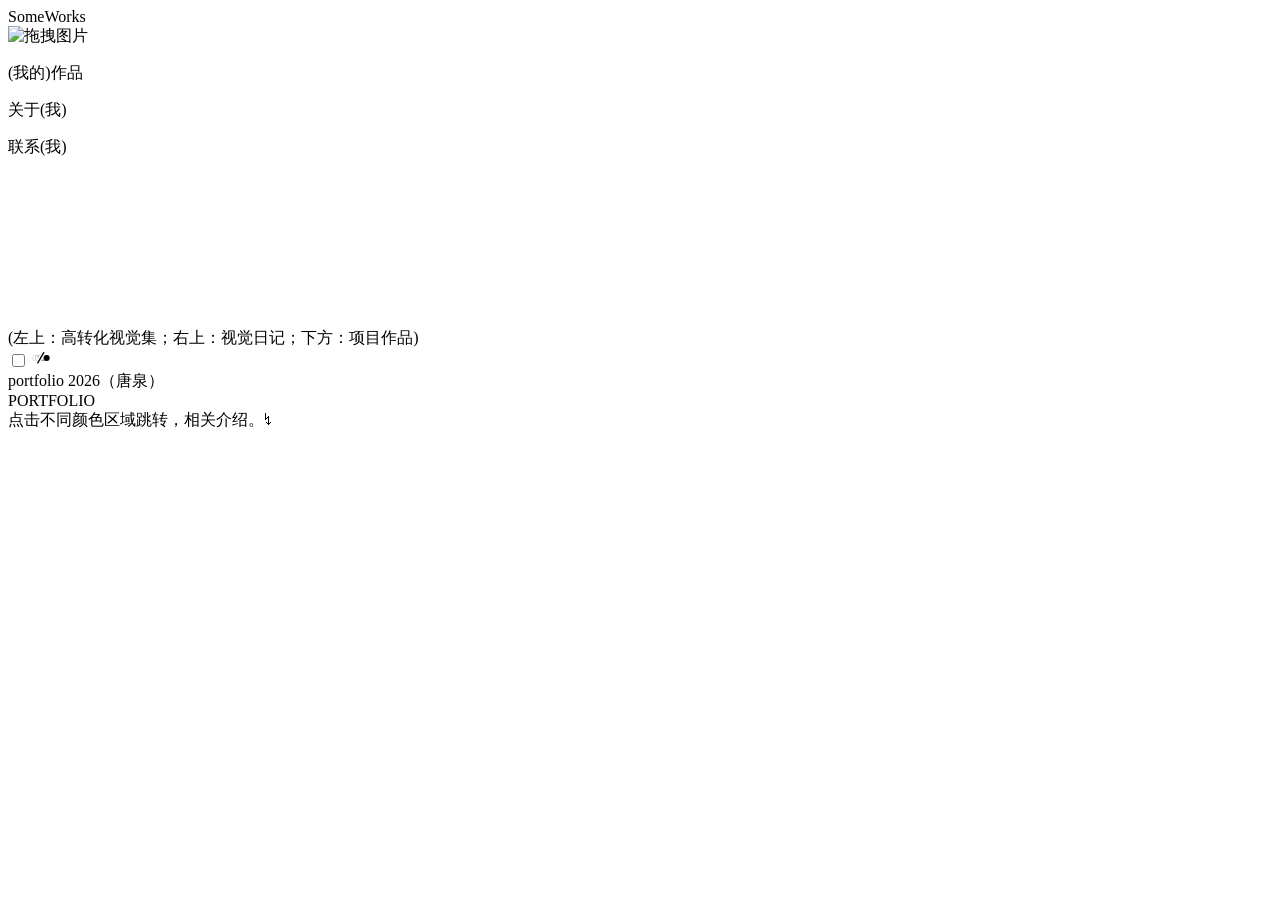
==== commit e311669b: "Add files via upload" ====
--- a/index.html
+++ b/index.html
@@ -3,344 +3,82 @@
 <head>
     <meta charset="UTF-8">
     <meta name="viewport" content="width=device-width, initial-scale=1.0">
-    <title>个人设计作品站 | 创意设计</title>
+    <title>交互式图形展示</title>
+    <link rel="stylesheet" href="script/Home-page-script.css">
+</head>
+<body>
+    <div class="cursor"></div>
     
-    <!-- 优化：预加载关键资源 -->
-    <link rel="preload" href="https://cdnjs.cloudflare.com/ajax/libs/font-awesome/6.4.0/css/all.min.css" as="style" crossorigin="anonymous">
-    <link rel="preconnect" href="https://fonts.googleapis.com">
-    <link rel="dns-prefetch" href="https://images.pexels.com">
-    <link rel="dns-prefetch" href="https://mmbiz.qpic.cn">
+    <!-- 修改后的加载动画 -->
+    <div class="loader">SomeWorks</div>
     
-    <!-- 优化：添加网站描述和关键词 -->
-    <meta name="description" content="个人设计作品展示网站，展示品牌设计、海报设计、标志设计等创意作品">
-    <meta name="keywords" content="设计,作品集,品牌设计,海报设计,平面设计">
-    <meta name="author" content="唐泉">
+    <!-- 拖拽时显示的图片 -->
+    <img id="drag-image" class="drag-image" alt="拖拽图片">
     
-    <!-- 优化：添加Open Graph元标签 -->
-    <meta property="og:title" content="个人设计作品站">
-    <meta property="og:description" content="展示个人设计作品的创意网站">
-    <meta property="og:type" content="website">
-    
-    <!-- 优化：添加favicon -->
-    <link rel="icon" href="data:image/svg+xml,<svg xmlns=%22http://www.w3.org/2000/svg%22 viewBox=%220 0 100 100%22><text y=%22.9em%22 font-size=%2290%22>🎨</text></svg>">
-    
-    <!-- Font Awesome -->
-    <link rel="stylesheet" href="https://cdnjs.cloudflare.com/ajax/libs/font-awesome/6.4.0/css/all.min.css" integrity="sha512-iecdLmaskl7CVkqkXNQ/ZH/XLlvWZOJyj7Yy7tcenmpD1ypASozpmT/E0iPtmFIB46ZmdtAc9eNBvH0H/ZpiBw==" crossorigin="anonymous" referrerpolicy="no-referrer">
-    
-    <!-- 优化：使用defer加载CSS -->
-    <link rel="stylesheet" href="css/main.css" defer>
-    <link rel="stylesheet" href="css/components.css" defer>
-    <link rel="stylesheet" href="css/animations.css" defer>
-    <link rel="stylesheet" href="css/cursor.css" defer>
-</head>
-
-<body>
-    <!-- 导航栏 -->
-    <nav class="transparent">
-        <div class="container nav-container">
-            <div class="logo-image-container">
-                <img src="https://mmbiz.qpic.cn/sz_mmbiz_png/rxqg3PD859eSjb5XtQiacPrsO58ibq690xgkzicctyGuNZ3ZibAiaZkhHDRibLGwt3JMIhYuXDeSgNzicuOO26hnwiceOg/0?wxfrom=12&wx_fmt=png&tp=wxpic&usePicPrefetch=1" alt="个人设计作品站Logo" class="logo-image" width="40" height="40" loading="lazy" referrerpolicy="no-referrer">
-                <div class="logo">个人设计作品站</div>
-                <div class="nav-arrow" aria-hidden="true">
-                    <i class="fas fa-arrow-left"></i>
-                </div>
-            </div>
-            <div class="nav-links">
-                <a href="#about">关于</a>
-                <a href="#work">作品</a>
-                <a href="#contact">联系</a>
+    <div class="container">
+        <!-- 顶部矩形 -->
+        <div class="top-rectangle"></div>
+        
+        <!-- 添加卡片 -->
+        <div class="card">
+            <p data-link="html1.html"><span>(我的)作品</span></p>
+            <p data-link="html2.html"><span>关于(我)</span></p>
+            <p data-link="html3.html"><span>联系(我)</span></p>
+        </div>
+        
+        <a-waves>
+            <svg></svg>
+        </a-waves>
+        
+        <div class="bottom-rectangle">
+            <!-- 底部矩形文字 -->
+            <div class="bottom-rectangle-text">(左上：高转化视觉集；右上：视觉日记；下方：项目作品)</div>
+            
+            <!-- 颜色切换按钮 -->
+            <div class="color-toggle-container">
+                <label class="color-toggle" for="colorToggle">
+                    <input class="color-toggle-input" id="colorToggle" type="checkbox" />
+                    <svg stroke-width="0" stroke="currentColor" fill="currentColor" viewBox="0 0 18 18" height="18" width="18">
+                        <mask id="lineMask">
+                            <rect fill="white" height="18" width="18"></rect>
+                            <rect fill="black" style="rotate: 30deg;" height="16" width="4.1" y="-5" x="9.807" class="line"></rect>
+                        </mask>
+                        <rect style="rotate: 30deg;" height="13" width="1.3" y="-3.3" x="11.3" class="line"></rect>
+                        <g mask="url(#lineMask)">
+                            <circle style="--_toCenterXOffset: 5.76px;--_appearOffset: -.1s;" fill="none" stroke-width=".1" r="2.95" cy="9" cx="3.24" class="ballTrace"></circle>
+                            <circle style="--_toCenterXOffset: 3px;--_appearOffset: .02s;" fill="none" stroke-width=".2" r="2.9" cy="9" cx="6" class="ballTrace"></circle>
+                            <circle style="--_toCenterXOffset: 0px;--_appearOffset: .07s;" fill="none" stroke-width=".3" r="2.8" cy="9" cx="9" class="ballTrace"></circle>
+                            <circle style="--_toCenterXOffset: -2.75px;--_appearOffset: .13s;" fill="none" stroke-width=".4" r="2.75" cy="9" cx="11.75" class="ballTrace"></circle>
+                            <circle style="--_toCenterXOffset: -5.7px;" r="3" cy="9" cx="14.7" class="ball"></circle>
+                        </g>
+                    </svg>
+                </label>
             </div>
         </div>
-    </nav>
-
-    <!-- 首页横幅 -->
-    <section class="hero" aria-label="首页横幅">
-        <div class="hero-overlay"></div>
-        <div class="container hero-content">
-            <h1><b>压缩创意 解压价值</b></h1>
-            <p>——</p>
-            <p>把每个小方块都变成摇钱树，在巴掌大的地方造个吸金黑洞</p>
-        </div>
-    </section>
-
-
-
-    <!-- 作品集板块 -->
-    <div class="section-container" style="margin-bottom: 30px;">
-        <section id="work" class="portfolio" aria-label="作品集">
-            <div class="container">
-                <h2 class="section-title">部分作品</h2>
-                
-                <!-- 分类筛选按钮 -->
-                <div class="portfolio-filters-container">
-                    <div class="portfolio-filters">
-                        <button class="filter-btn active" data-filter="brand" aria-label="查看品牌塑造作品">品牌塑造</button>
-                        <button class="filter-btn" data-filter="poster" aria-label="查看海报与宣传物料作品">海报与宣传物料</button>
-                        <button class="filter-btn" data-filter="logo" aria-label="查看品牌标志与字体作品">品牌标志与字体</button>
-                        <button class="filter-btn" data-filter="other" aria-label="查看创意类作品">创意类</button>
-                    </div>
-                </div>
-                
-                <!-- 作品容器 -->
-                <div class="portfolio-container">
-                    <!-- 品牌设计 -->
-                    <div class="portfolio-category" data-category="brand">
-                        <div class="portfolio-grid">
-                            <div class="portfolio-item" data-category="brand">
-                                <a href="production/1-1/index.html" target="_blank" class="portfolio-link" rel="noopener">
-                                    <img src="https://images.pexels.com/photos/28839480/pexels-photo-28839480.jpeg" alt="科技企业品牌焕新设计" width="400" height="400" loading="lazy">
-                                    <div class="portfolio-overlay">
-                                        <h3>科技企业品牌焕新</h3>
-                                        <p>整套视觉识别系统与品牌语言构建</p>
-                                        <div class="btn">点击</div>
-                                    </div>
-                                </a>
-                            </div>
-                            
-                            <div class="portfolio-item no-link" data-category="brand">
-                                <img src="https://images.pexels.com/photos/28839480/pexels-photo-28839480.jpeg" alt="无链接作品示例" width="400" height="400" loading="lazy">
-                            </div>
-                            
-                            <div class="portfolio-item" data-category="brand">
-                                <a href="https://www.baidu.com" target="_blank" class="portfolio-link" rel="noopener">
-                                    <img src="https://images.pexels.com/photos/28839480/pexels-photo-28839480.jpeg" alt="金融科技品牌升级设计" width="400" height="400" loading="lazy">
-                                    <div class="portfolio-overlay">
-                                        <h3>金融科技品牌升级</h3>
-                                        <p>建立专业、可靠且创新的品牌形象</p>
-                                        <div class="btn">点击</div>
-                                    </div>
-                                </a>
-                            </div>
-                            <div class="portfolio-item" data-category="brand">
-                                <a href="https://www.baidu.com" target="_blank" class="portfolio-link" rel="noopener">
-                                    <img src="https://images.pexels.com/photos/28839480/pexels-photo-28839480.jpeg" alt="精品咖啡品牌创建设计" width="400" height="400" loading="lazy">
-                                    <div class="portfolio-overlay">
-                                        <h3>精品咖啡品牌创建</h3>
-                                        <p>打造具有独特空间体验的连锁品牌</p>
-                                        <div class="btn">点击</div>
-                                    </div>
-                                </a>
-                            </div>
-                        </div>
-                        <div class="category-more-link">
-                            <a href="public/design1/index.html" target="_blank" rel="noopener noreferrer">
-                                更多设计作品 → 品牌塑造
-                            </a>
-                        </div>
-                    </div>
-                    
-                    <!-- 海报设计 -->
-                    <div class="portfolio-category" data-category="poster" style="display: none;">
-                        <div class="portfolio-grid">
-                            <div class="portfolio-item" data-category="poster">
-                                <a href="https://www.baidu.com" target="_blank" class="portfolio-link" rel="noopener">
-                                    <img src="https://mmbiz.qpic.cn/mmbiz_png/rxqg3PD859fZ1h2aFMnwel3Joibt1ziaXMQ9L29Fyq0Kg0Qb8icxT7k6lO1spJZstRccHgOKuVpzeJcfZ2VKWdbBQ/640?wx_fmt=png&wxfrom=13&tp=wxpic#imgIndex=1" alt="音乐节海报设计" width="400" height="400" loading="lazy">
-                                    <div class="portfolio-overlay">
-                                        <h3>夏季音乐节主视觉</h3>
-                                        <p>融合声音与色彩的动态视觉表达</p>
-                                        <div class="btn">点击</div>
-                                    </div>
-                                </a>
-                            </div>
-                            <div class="portfolio-item" data-category="poster">
-                                <a href="https://www.baidu.com" target="_blank" class="portfolio-link" rel="noopener">
-                                    <img src="https://images.pexels.com/photos/28839480/pexels-photo-28839480.jpeg" alt="独立电影概念海报设计" width="400" height="400" loading="lazy">
-                                    <div class="portfolio-overlay">
-                                        <h3>独立电影概念海报</h3>
-                                        <p>用视觉叙事传递影片核心情感</p>
-                                        <div class="btn">点击</div>
-                                    </div>
-                                </a>
-                            </div>
-                            <div class="portfolio-item no-link" data-category="poster">
-                                <img src="https://images.pexels.com/photos/28839480/pexels-photo-28839480.jpeg" alt="公益海报设计" width="400" height="400" loading="lazy">
-                            </div>
-                            <div class="portfolio-item" data-category="poster">
-                                <a href="https://www.baidu.com" target="_blank" class="portfolio-link" rel="noopener">
-                                    <img src="https://images.pexels.com/photos/28839480/pexels-photo-28839480.jpeg" alt="当代艺术展海报系列设计" width="400" height="400" loading="lazy">
-                                    <div class="portfolio-overlay">
-                                        <h3>当代艺术展海报系列</h3>
-                                        <p>解构与重组，诠释展览主题</p>
-                                        <div class="btn">点击</div>
-                                    </div>
-                                </a>
-                            </div>
-                        </div>
-                        <div class="category-more-link">
-                            <a href="public/design2/index.html" target="_blank" rel="noopener noreferrer">
-                                更多设计作品 → 海报与宣传物料
-                            </a>
-                        </div>
-                    </div>
-                    
-                    <!-- 标志设计 -->
-                    <div class="portfolio-category" data-category="logo" style="display: none;">
-                        <div class="portfolio-grid">
-                            <div class="portfolio-item no-link" data-category="logo">
-                                <img src="https://images.pexels.com/photos/28839480/pexels-photo-28839480.jpeg" alt="极简字母标志设计" width="400" height="400" loading="lazy">
-                            </div>
-                            <div class="portfolio-item" data-category="logo">
-                                <a href="https://www.baidu.com" target="_blank" class="portfolio-link" rel="noopener">
-                                    <img src="https://images.pexels.com/photos/28839480/pexels-photo-28839480.jpeg" alt="户外品牌图形标志设计" width="400" height="400" loading="lazy">
-                                    <div class="portfolio-overlay">
-                                        <h3>户外品牌图形标志</h3>
-                                        <p>抽象山峰图形传递探索精神</p>
-                                        <div class="btn">点击</div>
-                                    </div>
-                                </a>
-                            </div>
-                            <div class="portfolio-item" data-category="logo">
-                                <a href="https://www.baidu.com" target="_blank" class="portfolio-link" rel="noopener">
-                                    <img src="https://images.pexels.com/photos/28839480/pexels-photo-28839480.jpeg" alt="精酿啤酒厂徽章标志设计" width="400" height="400" loading="lazy">
-                                    <div class="portfolio-overlay">
-                                        <h3>精酿啤酒厂徽章标志</h3>
-                                        <p>融合传统工艺与现代美学的徽章</p>
-                                        <div class="btn">点击</div>
-                                    </div>
-                                </a>
-                            </div>
-                            <div class="portfolio-item no-link" data-category="logo">
-                                <img src="https://images.pexels.com/photos/28839480/pexels-photo-28839480.jpeg" alt="动态标志设计" width="400" height="400" loading="lazy">
-                            </div>
-                        </div>
-                        <div class="category-more-link">
-                            <a href="public/design3/index.html" target="_blank" rel="noopener noreferrer">
-                                更多设计作品 → 品牌标志与字体
-                            </a>
-                        </div>
-                    </div>
-                    
-                    <!-- 其他设计 -->
-                    <div class="portfolio-category" data-category="other" style="display: none;">
-                        <div class="portfolio-grid">
-                            <div class="portfolio-item" data-category="other">
-                                <a href="https://www.baidu.com" target="_blank" class="portfolio-link" rel="noopener">
-                                    <img src="https://images.pexels.com/photos/28839480/pexels-photo-28839480.jpeg" alt="文学小说书籍装帧设计" width="400" height="400" loading="lazy">
-                                    <div class="portfolio-overlay">
-                                        <h3>文学小说书籍装帧</h3>
-                                        <p>通过材质与工艺讲述故事</p>
-                                        <div class="btn">点击</div>
-                                    </div>
-                                </a>
-                            </div>
-                            <div class="portfolio-item no-link" data-category="other">
-                                <img src="https://images.pexels.com/photos/28839480/pexels-photo-28839480.jpeg" alt="产品包装设计" width="400" height="400" loading="lazy">
-                            </div>
-                            <div class="portfolio-item" data-category="other">
-                                <a href="https://www.baidu.com" target="_blank" class="portfolio-link" rel="noopener">
-                                    <img src="https://images.pexels.com/photos/28839480/pexels-photo-28839480.jpeg" alt="年度数据报告视觉化设计" width="400" height="400" loading="lazy">
-                                    <div class="portfolio-overlay">
-                                        <h3>年度数据报告视觉化</h3>
-                                        <p>将复杂数据转化为清晰易懂的图表</p>
-                                        <div class="btn">点击</div>
-                                    </div>
-                                </a>
-                            </div>
-                            <div class="portfolio-item no-link" data-category="other">
-                                <img src="https://images.pexels.com/photos/28839480/pexels-photo-28839480.jpeg" alt="网站界面设计" width="400" height="400" loading="lazy">
-                            </div>
-                        </div>
-                        <div class="category-more-link">
-                            <a href="public/design4/index.html" target="_blank" rel="noopener noreferrer">
-                                更多设计作品 → 创意类
-                            </a>
-                        </div>
-                    </div>
-                </div>
-            </div>
-        </section>
+        
+        <div class="title-text">portfolio 2026（唐泉）</div>
+        
+        <!-- 原有的椭圆 -->
+        <a-ellipse class="ellipse-1"></a-ellipse>
+        <a-ellipse class="ellipse-2"></a-ellipse>
+        <a-ellipse class="ellipse-3"></a-ellipse>
+        
+        <!-- 透明的点击椭圆（用于跳转和拖拽） -->
+        <div class="click-ellipse ellipse-1-click" 
+             data-link="123.html"
+             data-img="https://images.unsplash.com/photo-1519681393784-d120267933ba?ixlib=rb-1.2.1&auto=format&fit=crop&w=200&h=150&q=80"></div>
+        <div class="click-ellipse ellipse-2-click" 
+             data-link="456.html"
+             data-img="https://images.unsplash.com/photo-1518709268805-4e9042af2176?ixlib=rb-1.2.1&auto=format&fit=crop&w=200&h=150&q=80"></div>
+        <div class="click-ellipse ellipse-3-click" 
+             data-link="789.html"
+             data-img="https://images.unsplash.com/photo-1518834103328-ef85d3b226c8?ixlib=rb-1.2.1&auto=format&fit=crop&w=200&h=150&q=80"></div>
+        
+        <div class="portfolio-text">PORTFOLIO</div>
+        <div class="rectangle"></div>
+        <div class="sub-text">点击不同颜色区域跳转，相关介绍。↯</div>
     </div>
-
-        <!-- 关于我板块 -->
-    <section id="about" class="about" aria-label="关于我">
-        <div class="container">
-            <br/>
-            <br/>
-            <h2 class="section-title">关于我</h2>
-            <div class="about-container">
-                <div class="about-content">
-                    <div class="about-text">
-                        <p><b>姓名：</b>唐泉&emsp;&emsp;&emsp;&emsp;&emsp;<b>年龄：</b>23岁</p>
-                        <p>&emsp;</p>
-                        <p><b>最近工作经历：</b></p>
-                        <p>
-                            在磊鑫品牌设计公司<b>担任平面设计师</b>，以产品推广为核心进行相关设计工作，
-                            根据甲方活动要求进行设计计划，工作内容涵盖选材和物料等，线上方面包括但不限于
-                            <b>海报设计，logo设计，vi设计与合成等，线下方面主要为企业画册，海报banner的排版等</b>
-                        </p>
-                    </div>
-                    <div class="about-image-wrapper">
-                        <div class="about-image-container">
-                            <img src="https://mmbiz.qpic.cn/sz_mmbiz_png/rxqg3PD859eSjb5XtQiacPrsO58ibq690xnCxsUvOpoTkZZ2CbMyUan64DPRNrhK0D2Q1XficSDpFVxAiaIib2jdaicg/0?wxfrom=12&wx_fmt=png&tp=wxpic" alt="设计工作室团队" width="400" height="400" loading="lazy" referrerpolicy="no-referrer">
-                        </div>
-                    </div>
-                </div>
-            </div>
-        </div>
-    </section>
-
-    <!-- 联系我们板块 -->
-    <div class="section-container" style="margin-bottom: 30px;">
-        <section id="contact" class="contact" aria-label="联系信息">
-            <div class="container">
-                <h2 class="section-title">期待您的联系</h2>
-                <div class="contact-content">
-                    <div class="contact-info">
-                        <div class="contact-info-container">
-                            <p><b>现住地址：</b>深圳市龙岗区布吉（可随工作地点变动）</p>
-                            <p><b>电话：</b><a href="tel:18924658319">18924658319</a></p>
-                            <p><b>邮箱：</b><a href="mailto:875576191@qq.com">875576191@qq.com</a></p>
-                            <p><b>工作状态：</b>待业中...</p>
-                            <img src="https://images.pexels.com/photos/28839480/pexels-photo-28839480.jpeg" alt="联系信息图片" width="200" height="200" loading="lazy">
-                        </div>
-                    </div>
-                </div>
-            </div>
-        </section>
-    </div>
-
-    <!-- 页脚 -->
-    <div class="section-container" style="margin-bottom: 30px;">
-        <footer role="contentinfo">
-            <div class="footer-overlay"></div>
-            <div class="container footer-content">
-                <div class="footer-logo-placeholder"></div>
-                <div class="social-links">
-                    <a href="#" aria-label="访问Behance作品集"><i class="fab fa-behance"></i></a>
-                    <a href="#" aria-label="访问Instagram"><i class="fab fa-instagram"></i></a>
-                    <a href="#" aria-label="访问Dribbble作品集"><i class="fab fa-dribbble"></i></a>
-                    <a href="#" aria-label="访问LinkedIn"><i class="fab fa-linkedin-in"></i></a>
-                </div>
-                <div class="footer-copyright">© 2025唐泉个人设计作品. 保留所有权利</div>
-            </div>
-        </footer>
-    </div>
-
-    <!-- 回到顶部按钮 -->
-    <button class="back-to-top" id="backToTop" aria-label="回到顶部">
-        <i class="fas fa-arrow-up"></i>
-    </button>
-
-    <!-- 优化：使用defer加载JavaScript -->
-    <script src="js/main.js" defer></script>
-    <script src="js/navigation.js" defer></script>
-    <script src="js/portfolio.js" defer></script>
-    <script src="js/cursor.js" defer></script>
     
-    <!-- 优化：添加结构化数据 -->
-    <script type="application/ld+json">
-    {
-        "@context": "https://schema.org",
-        "@type": "WebSite",
-        "name": "个人设计作品站",
-        "description": "展示个人设计作品的创意网站",
-        "url": "https://your-website.com",
-        "author": {
-            "@type": "Person",
-            "name": "唐泉",
-            "jobTitle": "平面设计师"
-        }
-    }
-    </script>
+    <script src="script/Home-page-script.js"></script>
 </body>
 </html>
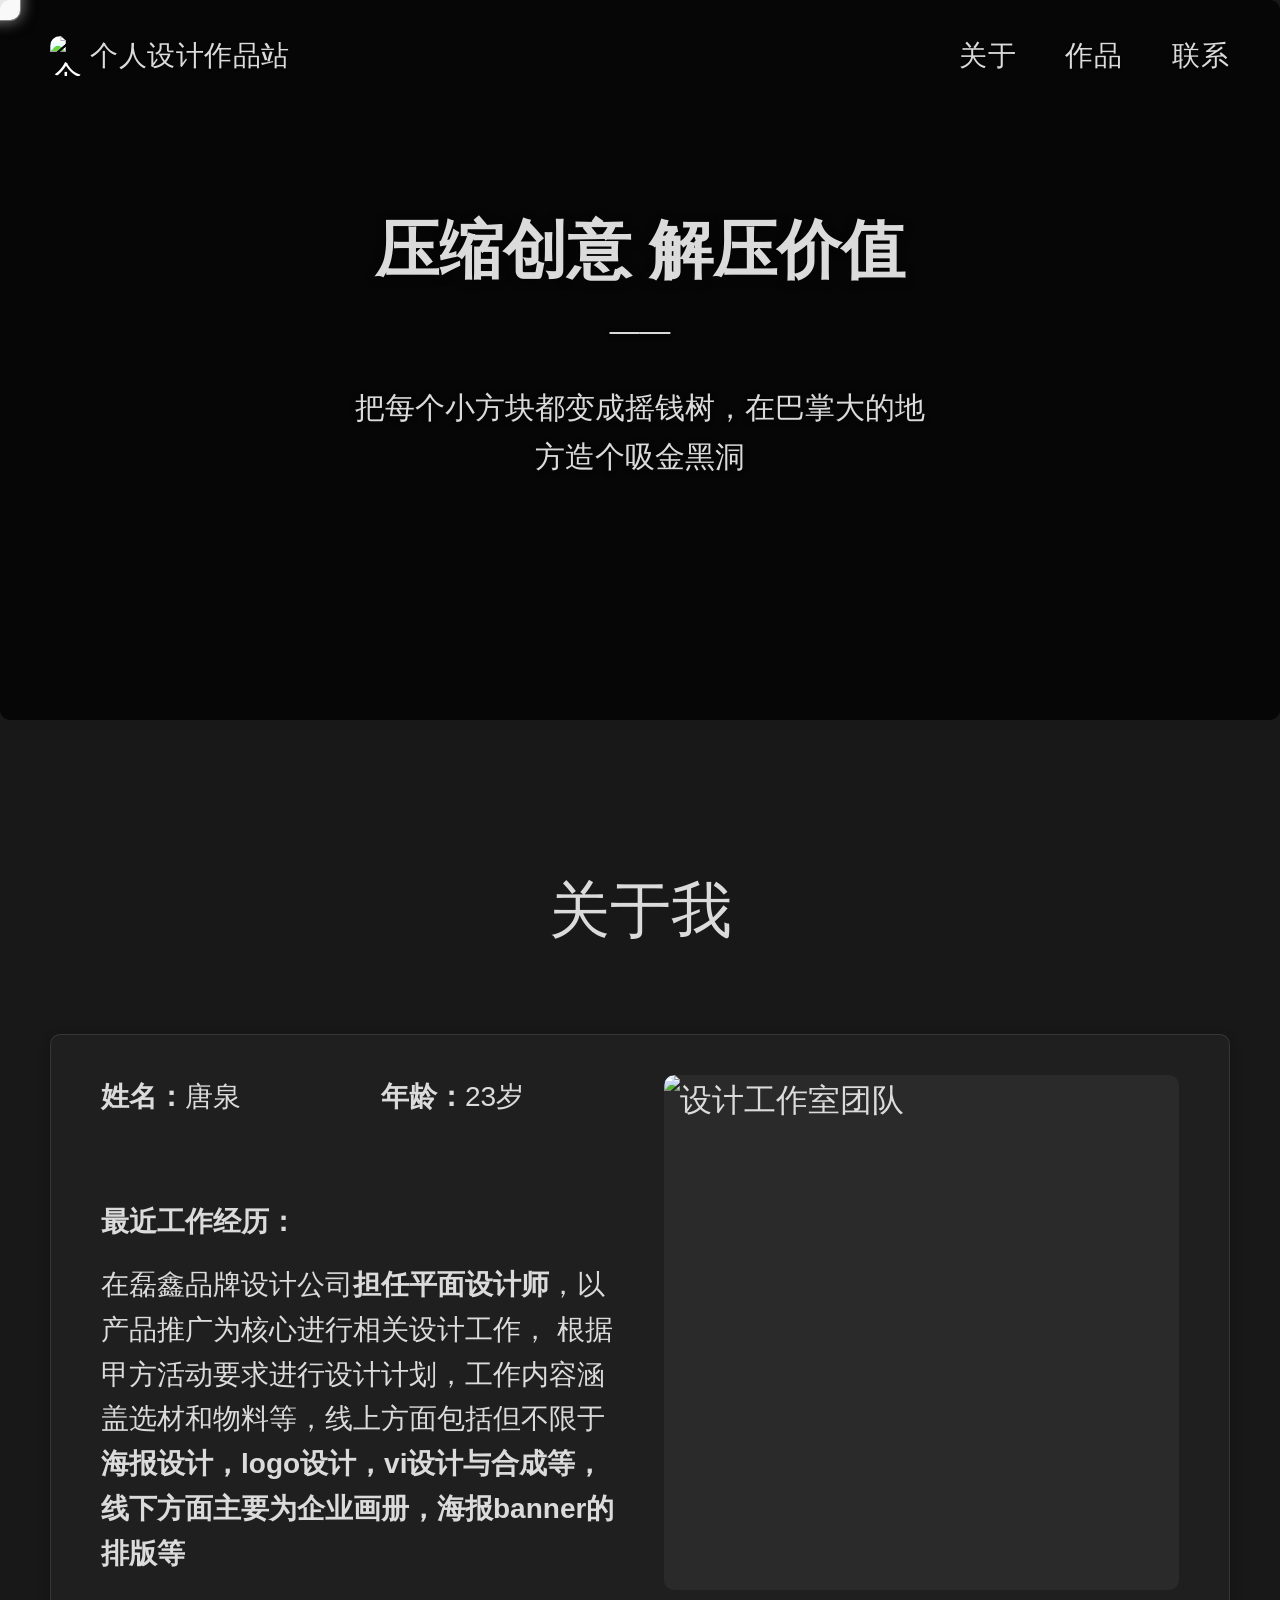
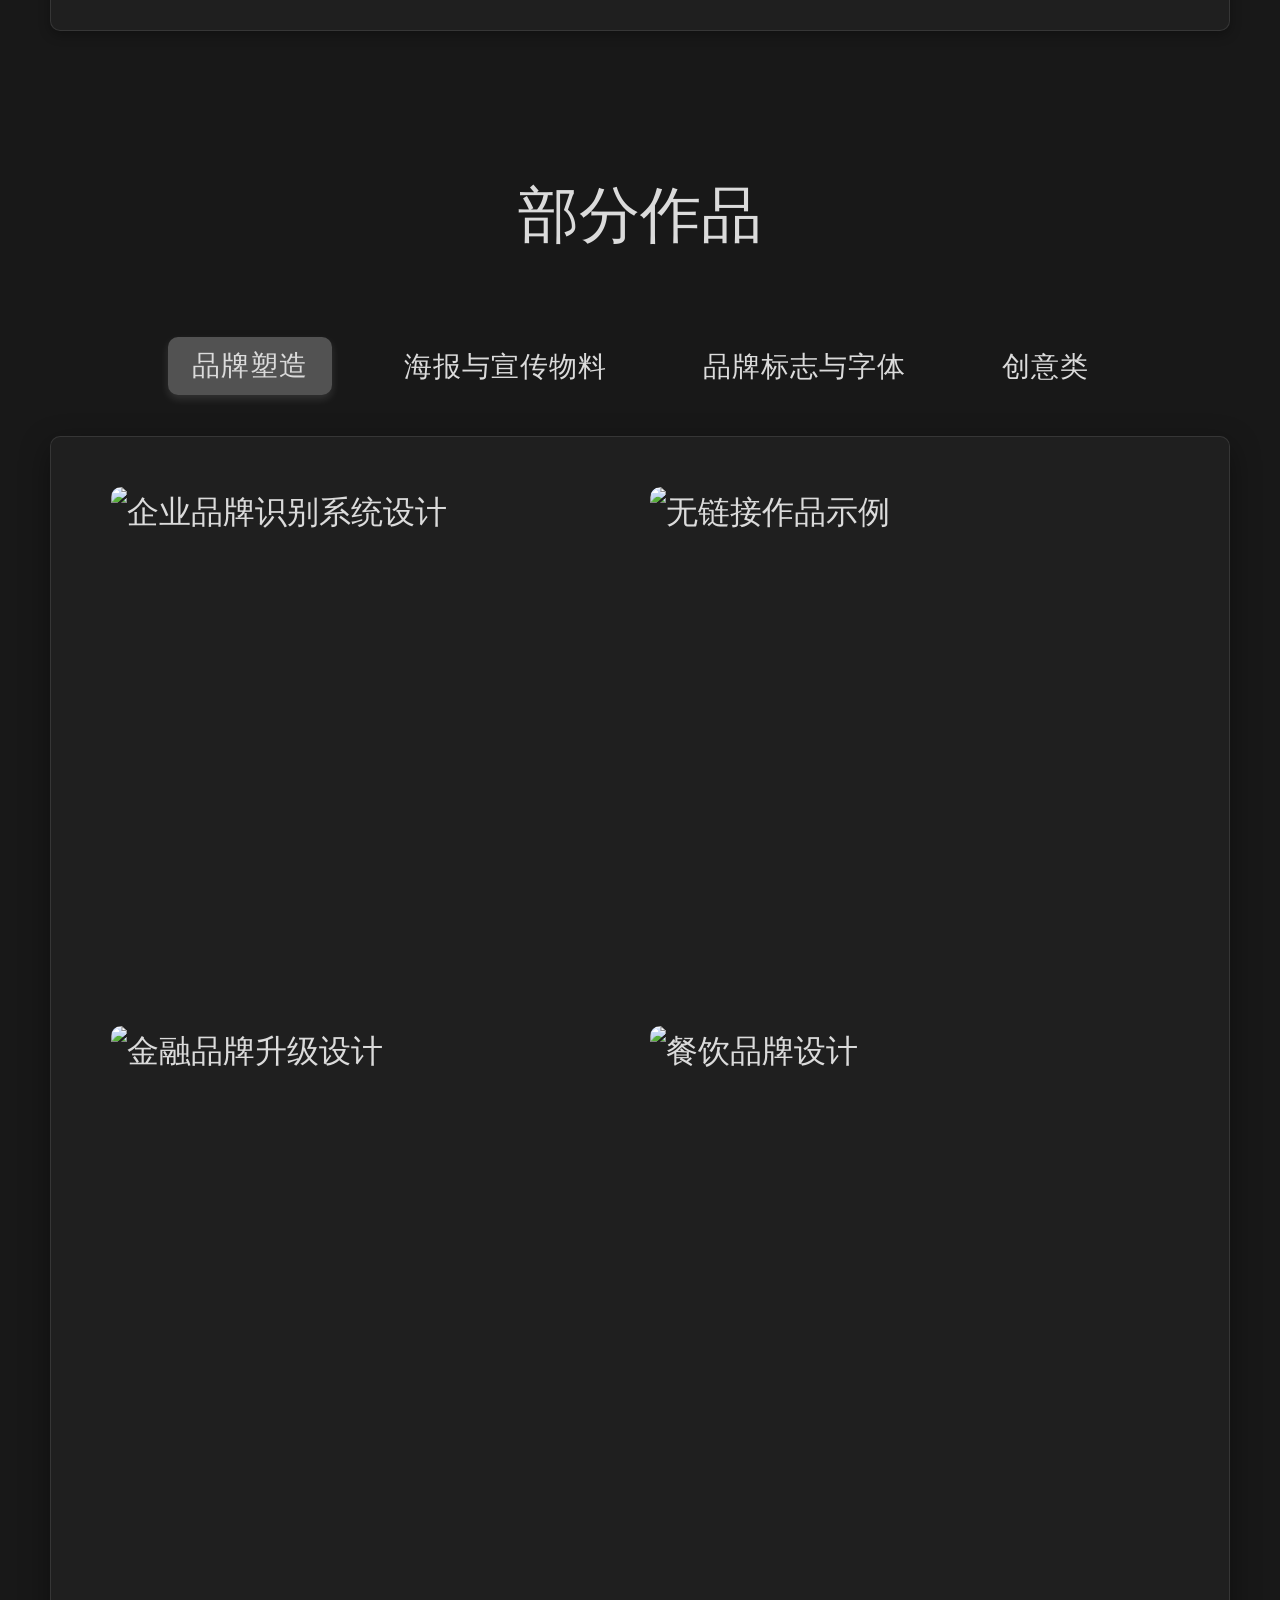
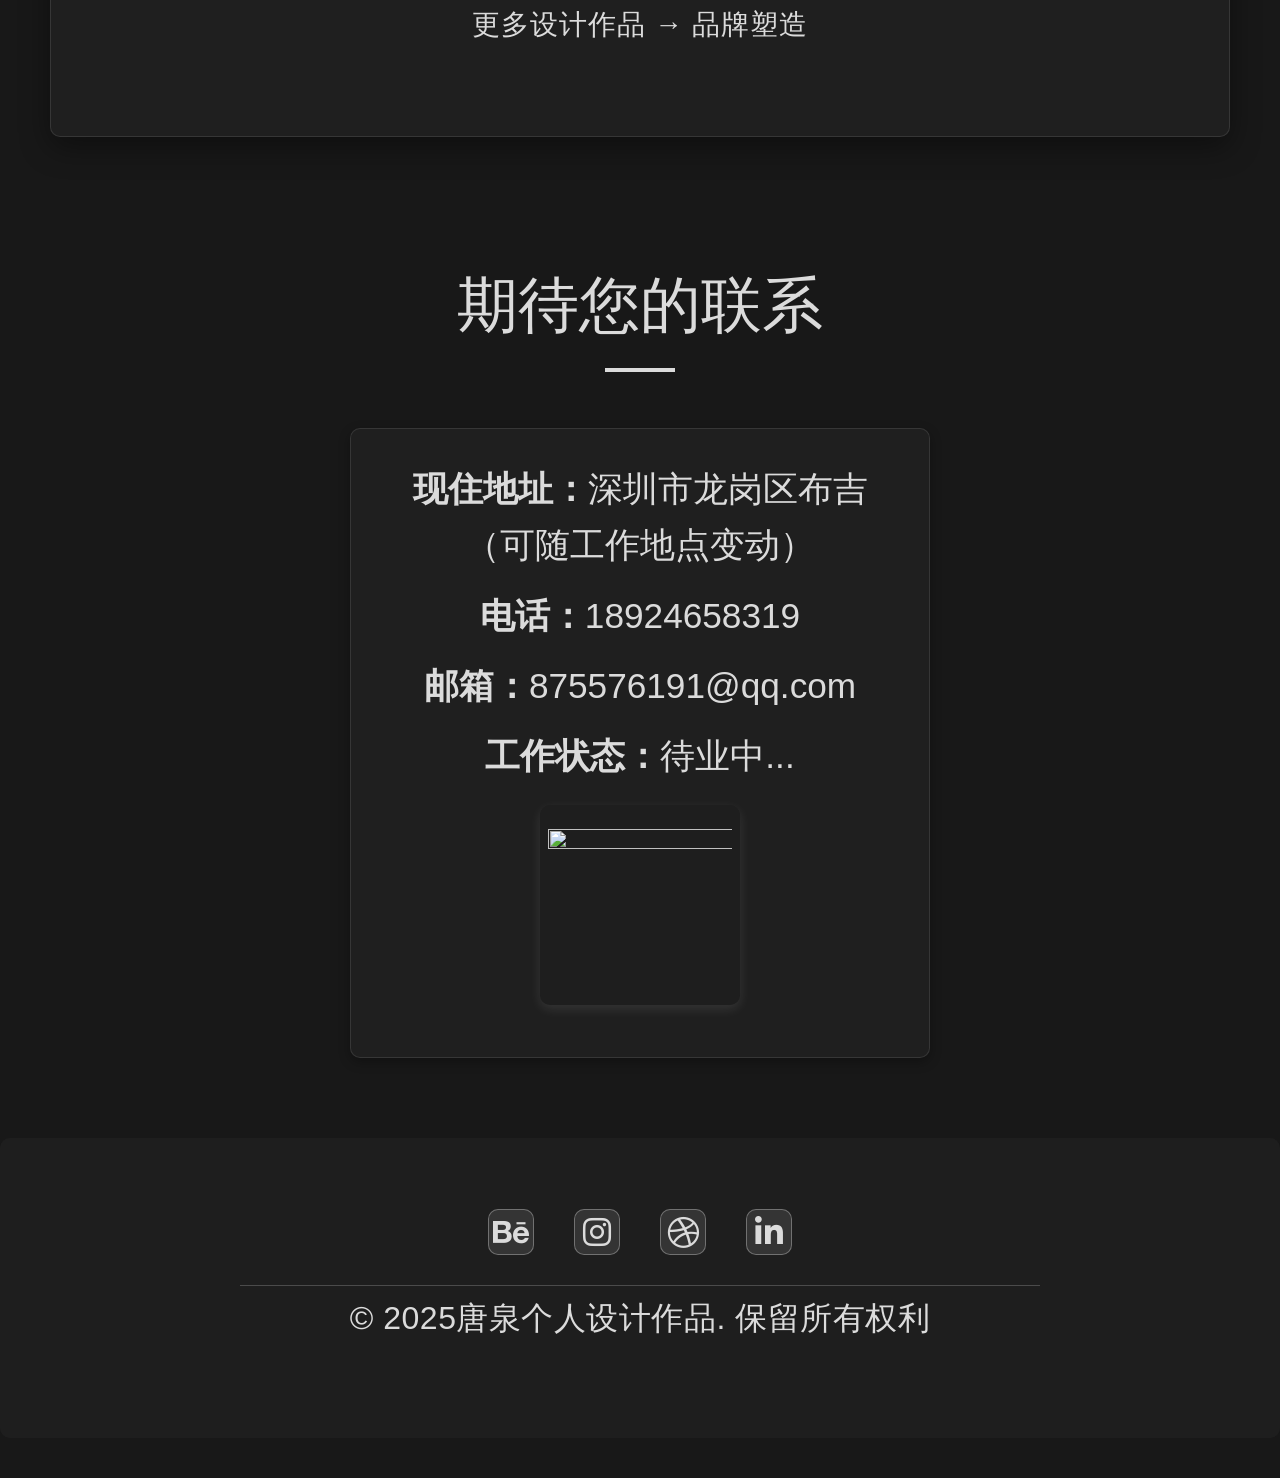
==== commit 27b55918: "Add files via upload" ====
--- a/index.html
+++ b/index.html
@@ -1,84 +1,334 @@
+
 <!DOCTYPE html>
 <html lang="zh-CN">
 <head>
     <meta charset="UTF-8">
     <meta name="viewport" content="width=device-width, initial-scale=1.0">
-    <title>交互式图形展示</title>
-    <link rel="stylesheet" href="script/Home-page-script.css">
+    <title>主页 | 个人作品网址 | 创意设计</title>
+    
+    <!-- Font Awesome -->
+    <link rel="stylesheet" href="https://cdnjs.cloudflare.com/ajax/libs/font-awesome/6.4.0/css/all.min.css">
+    
+    <!-- 外部样式表 -->
+    <link rel="stylesheet" href="css/main.css">
+    <link rel="stylesheet" href="css/components.css">
+    <link rel="stylesheet" href="css/animations.css">
+    <link rel="stylesheet" href="css/cursor.css"> <!-- 自定义光标样式 -->
 </head>
+
 <body>
-    <div class="cursor"></div>
+    <!-- 仅修改导航栏部分，其他内容保持不变 -->
+    <nav class="transparent">
+        <div class="container nav-container">
+            <!-- Logo图片 -->
+            <div class="logo-image-container">
+                <img src="https://mmbiz.qpic.cn/sz_mmbiz_png/rxqg3PD859eSjb5XtQiacPrsO58ibq690xgkzicctyGuNZ3ZibAiaZkhHDRibLGwt3JMIhYuXDeSgNzicuOO26hnwiceOg/0?wxfrom=12&wx_fmt=png&tp=wxpic&usePicPrefetch=1" alt="个人设计作品站Logo" class="logo-image" referrerpolicy="no-referrer">
+                <div class="logo">个人设计作品站</div>
+                <!-- 添加箭头元素 -->
+                <div class="nav-arrow">
+                    <i class="fas fa-arrow-left"></i>
+                </div>
+            </div>
+            <!-- 删除汉堡菜单按钮，导航链接始终显示 -->
+            <div class="nav-links">
+                <a href="#about">关于</a>
+                <a href="#work">作品</a>
+                <a href="#contact">联系</a>
+            </div>
+        </div>
+    </nav>
+    <!-- 其他所有HTML代码保持不变 -->
+
+    <!-- 首页横幅 -->
+    <section class="hero">
+        <div class="hero-overlay"></div>
+        <div class="container hero-content">
+            <h1><b>压缩创意 解压价值</b></h1>
+            <p>——</p>
+            <p>把每个小方块都变成摇钱树，在巴掌大的地方造个吸金黑洞</p>
+        </div>
+    </section>
+
+
+    <!-- 关于我板块 -->
+    <section id="about" class="about">
+        <div class="container">
+            <br/>
+            <br/>
+            <h2 class="section-title">关于我</h2>
+            <!-- 添加透明玻璃质感圆角矩形容器 -->
+            <div class="about-container">
+                <div class="about-content">
+                    <!-- 文字内容部分 -->
+                    <div class="about-text">
+                        <p><b>姓名：</b>唐泉&emsp;&emsp;&emsp;&emsp;&emsp;<b>年龄：</b>23岁</p>
+                        <p>&emsp;</p>
+                        <p><b>最近工作经历：</b></p>
+                        <p>
+                            在磊鑫品牌设计公司<b>担任平面设计师</b>，以产品推广为核心进行相关设计工作，
+                            根据甲方活动要求进行设计计划，工作内容涵盖选材和物料等，线上方面包括但不限于
+                            <b>海报设计，logo设计，vi设计与合成等，线下方面主要为企业画册，海报banner的排版等</b>
+                        </p>
+                    </div>
+                    <!-- 图片容器部分 -->
+                    <div class="about-image-wrapper">
+                        <div class="about-image-container">
+                            <img src="https://mmbiz.qpic.cn/sz_mmbiz_png/rxqg3PD859eSjb5XtQiacPrsO58ibq690xnCxsUvOpoTkZZ2CbMyUan64DPRNrhK0D2Q1XficSDpFVxAiaIib2jdaicg/0?wxfrom=12&wx_fmt=png&tp=wxpic" alt="设计工作室团队" referrerpolicy="no-referrer" >
+                        </div>
+                    </div>
+                </div>
+            </div>
+        </div>
+    </section>
+
+    <!-- 作品集板块容器 -->
+    <div class="section-container" style="margin-bottom: 30px;">
+        <section id="work" class="portfolio">
+            <div class="container">
+                <h2 class="section-title">部分作品</h2>
+                
+                <!-- 分类筛选按钮 - 移到矩形色块外面 -->
+                <div class="portfolio-filters-container">
+                    <div class="portfolio-filters">
+                        <button class="filter-btn active" data-filter="brand">品牌塑造</button>
+                        <button class="filter-btn" data-filter="poster">海报与宣传物料</button>
+                        <button class="filter-btn" data-filter="logo">品牌标志与字体</button>
+                        <button class="filter-btn" data-filter="other">创意类</button>
+                    </div>
+                </div>
+                
+                <!-- 添加透明玻璃质感圆角矩形容器 -->
+                <div class="portfolio-container">
+                    <!-- 品牌设计 -->
+                    <div class="portfolio-category" data-category="brand">
+                        <div class="portfolio-grid">
+                            <!-- 示例：有链接的作品项 -->
+                            <div class="portfolio-item" data-category="brand">
+                                <!-- 修改为直接跳转到百度 -->
+                                <a href="production\1-1\index.html" target="_blank" class="portfolio-link">
+                                    <img src="https://images.pexels.com/photos/28839480/pexels-photo-28839480.jpeg" alt="企业品牌识别系统设计">
+                                    <div class="portfolio-overlay">
+                                        <h3>科技企业品牌焕新</h3>
+                                        <p>整套视觉识别系统与品牌语言构建</p>
+                                        <div class="btn">点击</div>
+                                    </div>
+                                </a>
+                            </div>
+                            
+                            <!-- 示例：无链接的作品项 -->
+                            <div class="portfolio-item no-link" data-category="brand">
+                                <img src="https://images.pexels.com/photos/28839480/pexels-photo-28839480.jpeg" alt="无链接作品示例">
+                                <!-- 无链接的作品不显示遮蔽框和文字 -->
+                            </div>
+                            
+                            <div class="portfolio-item" data-category="brand">
+                                <a href="https://www.baidu.com" target="_blank" class="portfolio-link">
+                                    <img src="https://images.pexels.com/photos/28839480/pexels-photo-28839480.jpeg" alt="金融品牌升级设计">
+                                    <div class="portfolio-overlay">
+                                        <h3>金融科技品牌升级</h3>
+                                        <p>建立专业、可靠且创新的品牌形象</p>
+                                        <div class="btn">点击</div>
+                                    </div>
+                                </a>
+                            </div>
+                            <div class="portfolio-item" data-category="brand">
+                                <a href="https://www.baidu.com" target="_blank" class="portfolio-link">
+                                    <img src="https://images.pexels.com/photos/28839480/pexels-photo-28839480.jpeg" alt="餐饮品牌设计">
+                                    <div class="portfolio-overlay">
+                                        <h3>精品咖啡品牌创建</h3>
+                                        <p>打造具有独特空间体验的连锁品牌</p>
+                                        <div class="btn">点击</div>
+                                    </div>
+                                </a>
+                            </div>
+                        </div>
+                        <div class="category-more-link">
+                            <a href="public\design1\index.html" target="_blank" rel="noopener noreferrer">
+                                更多设计作品 → 品牌塑造
+                            </a>
+                        </div>
+                    </div>
+                    
+                    <!-- 海报设计 -->
+                    <div class="portfolio-category" data-category="poster" style="display: none;">
+                        <div class="portfolio-grid">
+                            <div class="portfolio-item" data-category="poster">
+                                <a href="https://www.baidu.com" target="_blank" class="portfolio-link">
+                                    <img src="https://mmbiz.qpic.cn/mmbiz_png/rxqg3PD859fZ1h2aFMnwel3Joibt1ziaXMQ9L29Fyq0Kg0Qb8icxT7k6lO1spJZstRccHgOKuVpzeJcfZ2VKWdbBQ/640?wx_fmt=png&wxfrom=13&tp=wxpic#imgIndex=1" alt="音乐节海报设计">
+                                    <div class="portfolio-overlay">
+                                        <h3>夏季音乐节主视觉</h3>
+                                        <p>融合声音与色彩的动态视觉表达</p>
+                                        <div class="btn">点击</div>
+                                    </div>
+                                </a>
+                            </div>
+                            <div class="portfolio-item" data-category="poster">
+                                <a href="https://www.baidu.com" target="_blank" class="portfolio-link">
+                                    <img src="https://images.pexels.com/photos/28839480/pexels-photo-28839480.jpeg" alt="电影海报设计">
+                                    <div class="portfolio-overlay">
+                                        <h3>独立电影概念海报</h3>
+                                        <p>用视觉叙事传递影片核心情感</p>
+                                        <div class="btn">点击</div>
+                                    </div>
+                                </a>
+                            </div>
+                            <div class="portfolio-item no-link" data-category="poster">
+                                <img src="https://images.pexels.com/photos/28839480/pexels-photo-28839480.jpeg" alt="公益海报设计">
+                                <!-- 无链接的作品不显示遮蔽框和文字 -->
+                            </div>
+                            <div class="portfolio-item" data-category="poster">
+                                <a href="https://www.baidu.com" target="_blank" class="portfolio-link">
+                                    <img src="https://images.pexels.com/photos/28839480/pexels-photo-28839480.jpeg" alt="展览海报设计">
+                                    <div class="portfolio-overlay">
+                                        <h3>当代艺术展海报系列</h3>
+                                        <p>解构与重组，诠释展览主题</p>
+                                        <div class="btn">点击</div>
+                                    </div>
+                                </a>
+                            </div>
+                        </div>
+                        <div class="category-more-link">
+                            <a href="public\design2\index.html" target="_blank" rel="noopener noreferrer">
+                                更多设计作品 → 海报与宣传物料
+                            </a>
+                        </div>
+                    </div>
+                    
+                    <!-- 标志设计 -->
+                    <div class="portfolio-category" data-category="logo" style="display: none;">
+                        <div class="portfolio-grid">
+                            <div class="portfolio-item no-link" data-category="logo">
+                                <img src="https://images.pexels.com/photos/28839480/pexels-photo-28839480.jpeg" alt="极简字母标志设计">
+                                <!-- 无链接的作品不显示遮蔽框和文字 -->
+                            </div>
+                            <div class="portfolio-item" data-category="logo">
+                                <a href="https://www.baidu.com" target="_blank" class="portfolio-link">
+                                    <img src="https://images.pexels.com/photos/28839480/pexels-photo-28839480.jpeg" alt="图形符号标志设计">
+                                    <div class="portfolio-overlay">
+                                        <h3>户外品牌图形标志</h3>
+                                        <p>抽象山峰图形传递探索精神</p>
+                                        <div class="btn">点击</div>
+                                    </div>
+                                </a>
+                            </div>
+                            <div class="portfolio-item" data-category="logo">
+                                <a href="https://www.baidu.com" target="_blank" class="portfolio-link">
+                                    <img src="https://images.pexels.com/photos/28839480/pexels-photo-28839480.jpeg" alt="徽章式标志设计">
+                                    <div class="portfolio-overlay">
+                                        <h3>精酿啤酒厂徽章标志</h3>
+                                        <p>融合传统工艺与现代美学的徽章</p>
+                                        <div class="btn">点击</div>
+                                    </div>
+                                </a>
+                            </div>
+                            <div class="portfolio-item no-link" data-category="logo">
+                                <img src="https://images.pexels.com/photos/28839480/pexels-photo-28839480.jpeg" alt="动态标志设计">
+                                <!-- 无链接的作品不显示遮蔽框和文字 -->
+                            </div>
+                        </div>
+                        <div class="category-more-link">
+                            <a href="public\design3\index.html" target="_blank" rel="noopener noreferrer">
+                                更多设计作品 → 品牌标志与字体
+                            </a>
+                        </div>
+                    </div>
+                    
+                    <!-- 其他设计 -->
+                    <div class="portfolio-category" data-category="other" style="display: none;">
+                        <div class="portfolio-grid">
+                            <div class="portfolio-item" data-category="other">
+                                <a href="https://www.baidu.com" target="_blank" class="portfolio-link">
+                                    <img src="https://images.pexels.com/photos/28839480/pexels-photo-28839480.jpeg" alt="书籍装帧设计">
+                                    <div class="portfolio-overlay">
+                                        <h3>文学小说书籍装帧</h3>
+                                        <p>通过材质与工艺讲述故事</p>
+                                        <div class="btn">点击</div>
+                                    </div>
+                                </a>
+                            </div>
+                            <div class="portfolio-item no-link" data-category="other">
+                                <img src="https://images.pexels.com/photos/28839480/pexels-photo-28839480.jpeg" alt="产品包装设计">
+                                <!-- 无链接的作品不显示遮蔽框和文字 -->
+                            </div>
+                            <div class="portfolio-item" data-category="other">
+                                <a href="https://www.baidu.com" target="_blank" class="portfolio-link">
+                                    <img src="https://images.pexels.com/photos/28839480/pexels-photo-28839480.jpeg" alt="信息图表设计">
+                                    <div class="portfolio-overlay">
+                                        <h3>年度数据报告视觉化</h3>
+                                        <p>将复杂数据转化为清晰易懂的图表</p>
+                                        <div class="btn">点击</div>
+                                    </div>
+                                </a>
+                            </div>
+                            <div class="portfolio-item no-link" data-category="other">
+                                <img src="https://images.pexels.com/photos/28839480/pexels-photo-28839480.jpeg" alt="网站界面设计">
+                                <!-- 无链接的作品不显示遮蔽框和文字 -->
+                            </div>
+                        </div>
+                        <div class="category-more-link">
+                            <a href="public\design4\index.html" target="_blank" rel="noopener noreferrer">
+                                更多设计作品 → 创意类
+                            </a>
+                        </div>
+                    </div>
+                </div>
+            </div>
+        </section>
+    </div>
+
+    <!-- 联系我们板块容器 -->
+    <div class="section-container" style="margin-bottom: 30px;">
+        <section id="contact" class="contact">
+            <div class="container">
+                <h2 class="section-title">期待您的联系</h2>
+                <div class="contact-content">
+                    <div class="contact-info">
+                        <!-- 透明玻璃质感圆角矩形容器 -->
+                        <div class="contact-info-container">
+                            <p><b>现住地址：</b>深圳市龙岗区布吉（可随工作地点变动）</p>
+                            <p><b>电话：</b>18924658319</p>
+                            <p><b>邮箱：</b>875576191@qq.com</p>
+                            <p><b>工作状态：</b>待业中...</p>
+                            <img src="https://images.pexels.com/photos/28839480/pexels-photo-28839480.jpeg" height="200" width="200">
+                        </div>
+                    </div>
+                </div>
+            </div>
+        </section>
+    </div>
+
+    <!-- 页脚容器 -->
+    <div class="section-container" style="margin-bottom: 30px;">
+        <!-- 页脚 - 已修改为固定高度 -->
+        <footer>
+            <!-- 页脚背景图覆盖层 -->
+            <div class="footer-overlay"></div>
+            <div class="container footer-content">
+                <!-- 删除文字Logo，保留空容器维持布局 -->
+                <div class="footer-logo-placeholder"></div>
+                <div class="social-links">
+                    <a href="#"><i class="fab fa-behance"></i></a>
+                    <a href="#"><i class="fab fa-instagram"></i></a>
+                    <a href="#"><i class="fab fa-dribbble"></i></a>
+                    <a href="#"><i class="fab fa-linkedin-in"></i></a>
+                </div>
+                <!-- 修改：使用footer-copyright类 -->
+                <div class="footer-copyright">© 2025唐泉个人设计作品. 保留所有权利</div>
+            </div>
+        </footer>
+    </div>
+
+    <!-- 回到顶部按钮 -->
+    <div class="back-to-top" id="backToTop">
+        <i class="fas fa-arrow-up"></i>
+    </div>
+
+     <!-- 外部JavaScript -->
+    <script src="js/main.js" defer></script>
+    <script src="js/navigation.js" defer></script>
+    <script src="js/portfolio.js" defer></script>
+    <script src="js/cursor.js" defer></script> <!-- 自定义光标脚本 -->
+
     
-    <!-- 修改后的加载动画 -->
-    <div class="loader">SomeWorks</div>
-    
-    <!-- 拖拽时显示的图片 -->
-    <img id="drag-image" class="drag-image" alt="拖拽图片">
-    
-    <div class="container">
-        <!-- 顶部矩形 -->
-        <div class="top-rectangle"></div>
-        
-        <!-- 添加卡片 -->
-        <div class="card">
-            <p data-link="html1.html"><span>(我的)作品</span></p>
-            <p data-link="html2.html"><span>关于(我)</span></p>
-            <p data-link="html3.html"><span>联系(我)</span></p>
-        </div>
-        
-        <a-waves>
-            <svg></svg>
-        </a-waves>
-        
-        <div class="bottom-rectangle">
-            <!-- 底部矩形文字 -->
-            <div class="bottom-rectangle-text">(左上：高转化视觉集；右上：视觉日记；下方：项目作品)</div>
-            
-            <!-- 颜色切换按钮 -->
-            <div class="color-toggle-container">
-                <label class="color-toggle" for="colorToggle">
-                    <input class="color-toggle-input" id="colorToggle" type="checkbox" />
-                    <svg stroke-width="0" stroke="currentColor" fill="currentColor" viewBox="0 0 18 18" height="18" width="18">
-                        <mask id="lineMask">
-                            <rect fill="white" height="18" width="18"></rect>
-                            <rect fill="black" style="rotate: 30deg;" height="16" width="4.1" y="-5" x="9.807" class="line"></rect>
-                        </mask>
-                        <rect style="rotate: 30deg;" height="13" width="1.3" y="-3.3" x="11.3" class="line"></rect>
-                        <g mask="url(#lineMask)">
-                            <circle style="--_toCenterXOffset: 5.76px;--_appearOffset: -.1s;" fill="none" stroke-width=".1" r="2.95" cy="9" cx="3.24" class="ballTrace"></circle>
-                            <circle style="--_toCenterXOffset: 3px;--_appearOffset: .02s;" fill="none" stroke-width=".2" r="2.9" cy="9" cx="6" class="ballTrace"></circle>
-                            <circle style="--_toCenterXOffset: 0px;--_appearOffset: .07s;" fill="none" stroke-width=".3" r="2.8" cy="9" cx="9" class="ballTrace"></circle>
-                            <circle style="--_toCenterXOffset: -2.75px;--_appearOffset: .13s;" fill="none" stroke-width=".4" r="2.75" cy="9" cx="11.75" class="ballTrace"></circle>
-                            <circle style="--_toCenterXOffset: -5.7px;" r="3" cy="9" cx="14.7" class="ball"></circle>
-                        </g>
-                    </svg>
-                </label>
-            </div>
-        </div>
-        
-        <div class="title-text">portfolio 2026（唐泉）</div>
-        
-        <!-- 原有的椭圆 -->
-        <a-ellipse class="ellipse-1"></a-ellipse>
-        <a-ellipse class="ellipse-2"></a-ellipse>
-        <a-ellipse class="ellipse-3"></a-ellipse>
-        
-        <!-- 透明的点击椭圆（用于跳转和拖拽） -->
-        <div class="click-ellipse ellipse-1-click" 
-             data-link="123.html"
-             data-img="https://images.unsplash.com/photo-1519681393784-d120267933ba?ixlib=rb-1.2.1&auto=format&fit=crop&w=200&h=150&q=80"></div>
-        <div class="click-ellipse ellipse-2-click" 
-             data-link="456.html"
-             data-img="https://images.unsplash.com/photo-1518709268805-4e9042af2176?ixlib=rb-1.2.1&auto=format&fit=crop&w=200&h=150&q=80"></div>
-        <div class="click-ellipse ellipse-3-click" 
-             data-link="789.html"
-             data-img="https://images.unsplash.com/photo-1518834103328-ef85d3b226c8?ixlib=rb-1.2.1&auto=format&fit=crop&w=200&h=150&q=80"></div>
-        
-        <div class="portfolio-text">PORTFOLIO</div>
-        <div class="rectangle"></div>
-        <div class="sub-text">点击不同颜色区域跳转，相关介绍。↯</div>
-    </div>
-    
-    <script src="script/Home-page-script.js"></script>
 </body>
-</html>+</html>
--- a/css/main.css
+++ b/css/main.css
@@ -0,0 +1,358 @@
+/* 
+ * main.css - 主样式文件
+ * 目的：提供全局样式、基础布局、响应式容器和基础组件样式
+ */
+
+/* ==================== 全局样式重置 ==================== */
+* {
+    margin: 0;
+    padding: 0;
+    box-sizing: border-box;
+}
+
+body {
+    font-family: "PingFang SC", "Hiragino Sans GB", "Microsoft YaHei", "微软雅黑", sans-serif, -apple-system, BlinkMacSystemFont, "Helvetica Neue", "Segoe UI", Roboto, Arial, sans-serif;
+    background-color: #181818; /* 主页背景改为 #181818 */
+    color: #dbdbdb; /* 修改：全局文字颜色改为 #dbdbdb */
+    line-height: 1.6;
+    overflow-x: hidden;
+    -webkit-text-size-adjust: 100%;
+    -webkit-tap-highlight-color: rgba(255, 255, 255, 0.1);
+}
+
+/* ==================== 美化滚动条 ==================== */
+/* 作用于桌面端和移动端 */
+body::-webkit-scrollbar {
+    width: 10px; /* 滚动条宽度 */
+    height: 10px; /* 横向滚动条高度 */
+}
+
+body::-webkit-scrollbar-track {
+    background: #1f1f1f; /* 修改：滚动条导轨颜色改为 #1f1f1f */
+    border-radius: 5px;
+}
+
+body::-webkit-scrollbar-thumb {
+    background: #181818; /* 修改：滚动条滑块颜色改为 #181818 */
+    border-radius: 5px;
+    border: 2px solid #1f1f1f; /* 滑块边框与导轨颜色一致 */
+}
+
+body::-webkit-scrollbar-thumb:hover {
+    background: #2a2a2a; /* 悬停时稍微亮一点 */
+}
+
+/* Firefox */
+body {
+    scrollbar-width: thin; /* 细滚动条 */
+    scrollbar-color: #181818 #1f1f1f; /* 滑块颜色 导轨颜色 */
+}
+
+/* ==================== 英文优先字体 ==================== */
+h1, h2, h3, h4, h5, h6,
+button, input, textarea,
+.logo, .btn,
+.filter-btn, .modal-close,
+.footer-copyright, .hero h1,
+.section-title {
+    font-family: -apple-system, BlinkMacSystemFont, "Helvetica Neue", "Segoe UI", Roboto, Arial, sans-serif, "PingFang SC", "Hiragino Sans GB", "Microsoft YaHei", "微软雅黑", sans-serif;
+    color: #dbdbdb; /* 修改：颜色改为 #dbdbdb */
+}
+
+/* ==================== 中文优先字体 ==================== */
+p, span, a, li,
+.about-text p, 
+.contact-info p,
+.hero p,
+.portfolio-overlay p,
+.category-more-link a,
+.portfolio-overlay .btn {
+    font-family: "PingFang SC", "Hiragino Sans GB", "Microsoft YaHei", "微软雅黑", sans-serif, -apple-system, BlinkMacSystemFont, "Helvetica Neue", "Segoe UI", Roboto, Arial, sans-serif;
+    color: #dbdbdb; /* 修改：颜色改为 #dbdbdb */
+}
+
+/* ==================== 桌面端全局文字大小 ==================== */
+body:not(footer) {
+    font-size: 200% !important;
+}
+
+/* 页脚保持原大小 */
+footer,
+footer *,
+footer .social-links a,
+footer .footer-copyright {
+    font-size: 100% !important;
+}
+
+/* ==================== 桌面端滚动条隐藏 ==================== */
+@media (min-width: 769px) {
+    /* 确保模态框的滚动条也被隐藏 */
+    .modal-content {
+        scrollbar-width: none;
+        -ms-overflow-style: none;
+    }
+    
+    .modal-content::-webkit-scrollbar {
+        display: none;
+        width: 0;
+        height: 0;
+    }
+}
+
+/* ==================== 模态框滚动控制 ==================== */
+body.modal-open {
+    overflow: hidden !important;
+    height: 100vh !important;
+    width: 100% !important;
+    position: fixed !important;
+    top: 0 !important;
+    left: 0 !important;
+    right: 0 !important;
+    bottom: 0 !important;
+}
+
+/* ==================== 响应式容器系统 ==================== */
+.container {
+    width: 100%;
+    max-width: none;
+    margin: 0;
+    padding: 0 50px;
+}
+
+/* ==================== 基础组件样式 ==================== */
+.btn {
+    display: inline-block;
+    padding: 10px 22px;
+    transition: all 0.3s cubic-bezier(0.25, 0.46, 0.45, 0.94);
+    font-size: 13px;
+    text-transform: uppercase;
+    letter-spacing: 1px;
+    cursor: pointer;
+    background: transparent;
+    border: none;
+    border-radius: 10px;
+    font-family: -apple-system, BlinkMacSystemFont, "Helvetica Neue", "Segoe UI", Roboto, Arial, sans-serif;
+    color: #dbdbdb; /* 修改：按钮文字颜色改为 #dbdbdb */
+}
+
+.btn:hover {
+    background-color: transparent;
+    color: #dbdbdb; /* 修改：悬停颜色改为 #dbdbdb */
+}
+
+/* ==================== 基础链接样式 ==================== */
+a {
+    text-decoration: none;
+    color: #dbdbdb; /* 修改：链接颜色改为 #dbdbdb */
+    transition: color 0.3s cubic-bezier(0.25, 0.46, 0.45, 0.94);
+}
+
+/* ==================== 关于我们布局 ==================== */
+.about-content {
+    display: flex;
+    align-items: flex-start;
+    gap: 48px;
+    width: 100%;
+}
+
+.about-text {
+    flex: 1;
+    min-width: 0;
+}
+
+.about-text p {
+    margin-bottom: 18px;
+    font-size: 28px;
+    line-height: 1.6;
+    color: #dbdbdb; /* 修改：颜色改为 #dbdbdb */
+}
+
+.about-text p:last-child {
+    margin-bottom: 0;
+}
+
+.about-image-wrapper {
+    flex: 1;
+    position: relative;
+    min-height: 280px;
+    display: flex;
+    align-items: flex-start;
+}
+
+.about-image-container {
+    width: 100%;
+    height: auto;
+    display: flex;
+    align-items: center;
+    justify-content: center;
+    overflow: hidden;
+    border-radius: 10px;
+    background-color: #2a2a2a;
+    min-height: 280px;
+    aspect-ratio: 1/1;
+}
+
+.about-image-container img {
+    width: 100%;
+    height: 100%;
+    object-fit: cover;
+    display: block;
+    max-width: 100%;
+    max-height: 100%;
+    transition: none;
+    border-radius: 10px;
+}
+
+/* ==================== 移动端响应式设计 ==================== */
+@media (max-width: 768px) {
+    /* 移动端全局重置 - 所有文字颜色改为 #dbdbdb */
+    body:not(footer) {
+        font-size: 16px !important;
+        line-height: 1.5;
+        color: #dbdbdb !important; /* 修改：移动端所有文字颜色改为 #dbdbdb */
+    }
+    
+    /* 移动端滚动条美化 */
+    body::-webkit-scrollbar {
+        width: 8px; /* 移动端滚动条稍细 */
+        height: 8px;
+    }
+    
+    /* 移动端容器优化 */
+    .container {
+        padding: 0 16px !important;
+    }
+    
+    /* 导航栏容器调整 */
+    .nav-container {
+        display: flex;
+        justify-content: space-between;
+        align-items: center;
+        width: 100%;
+        padding: 0 !important;
+    }
+    
+    /* 确保logo容器有足够空间 */
+    .logo-image-container {
+        display: flex;
+        align-items: center;
+        flex-shrink: 0;
+        min-width: 0;
+    }
+    
+    /* 确保导航链接不会挤压logo */
+    .nav-links {
+        flex-shrink: 0;
+    }
+    
+    /* 移动端标题系统 */
+    .section-title {
+        font-size: 1.75rem !important;
+        margin-bottom: 2.5rem !important;
+        padding-bottom: 0.75rem !important;
+        color: #dbdbdb !important; /* 修改：标题颜色改为 #dbdbdb */
+    }
+    
+    .section-title::after {
+        width: 40px !important;
+        height: 2px !important;
+        background-color: #dbdbdb !important; /* 下划线改为 #dbdbdb */
+    }
+    
+    /* 关于我们移动端优化 - 统一间距 */
+    .about {
+        padding: 2rem 0 !important;
+    }
+    
+    .about-container {
+        padding: 2rem 1.5rem !important;
+        border-radius: 8px !important;
+        margin: 0 0 2rem !important;
+        box-shadow: 0 2px 12px rgba(0, 0, 0, 0.3) !important;
+    }
+    
+    .about-content {
+        flex-direction: column !important;
+        gap: 2.5rem !important;
+    }
+    
+    .about-text p {
+        font-size: 1rem !important;
+        line-height: 1.6 !important;
+        margin-bottom: 1rem !important;
+        color: #dbdbdb !important; /* 修改：关于我们文字颜色改为 #dbdbdb */
+    }
+    
+    .about-image-wrapper {
+        width: 100% !important;
+        min-height: 200px !important;
+    }
+    
+    .about-image-container {
+        min-height: 200px !important;
+        aspect-ratio: 1/1 !important;
+    }
+    
+    /* 导航链接颜色改为 #dbdbdb */
+    .nav-links a {
+        color: #dbdbdb !important;
+    }
+    
+    .logo {
+        color: #dbdbdb !important;
+    }
+    
+    /* 首页横幅文字颜色改为 #dbdbdb */
+    .hero h1,
+    .hero h1 b,
+    .hero p {
+        color: #dbdbdb !important;
+    }
+    
+    /* 作品集文字颜色改为 #dbdbdb */
+    .portfolio-overlay h3,
+    .portfolio-overlay p,
+    .portfolio-overlay .category-more-link a,
+    .filter-btn {
+        color: #dbdbdb !important;
+    }
+    
+    /* 联系信息文字颜色在components.css中已统一修改为 #dbdbdb */
+    
+    /* 页脚文字颜色改为 #dbdbdb */
+    .footer-copyright {
+        color: #dbdbdb !important;
+    }
+    
+    /* 社交链接图标颜色改为 #dbdbdb */
+    .social-links a {
+        color: #dbdbdb !important;
+    }
+    
+    /* 特别排除：部分作品下的点击按钮颜色保持原样（灰色 #888） */
+    .portfolio-overlay .btn {
+        color: #888 !important; /* 保持原颜色不变 */
+    }
+}
+
+/* 超小屏幕进一步优化 */
+@media (max-width: 480px) {
+    .container {
+        padding: 0 20px !important;
+    }
+    
+    .section-title {
+        font-size: 1.5rem !important;
+        margin-bottom: 2rem !important;
+    }
+    
+    .hero h1 {
+        font-size: 1.75rem !important;
+    }
+    
+    .about-container,
+    .portfolio-container,
+    .contact-info-container {
+        padding: 1.5rem 1.25rem !important;
+    }
+}
--- a/css/components.css
+++ b/css/components.css
@@ -0,0 +1,1430 @@
+/* 
+ * components.css - 组件样式文件
+ */
+
+/* ==================== 导航栏组件 ==================== */
+nav {
+    position: fixed;
+    top: 0;
+    left: 0;
+    width: 100%;
+    padding: 26px 0;
+    background-color: #181818; /* 导航栏背景改为 #181818 */
+    backdrop-filter: blur(10px);
+    z-index: 1000;
+    border-bottom: 1px solid rgba(255, 255, 255, 0.1);
+    font-family: -apple-system, BlinkMacSystemFont, "Helvetica Neue", "Segoe UI", Roboto, Arial, sans-serif;
+    transition: transform 0.4s cubic-bezier(0.25, 0.46, 0.45, 0.94),
+                opacity 0.3s cubic-bezier(0.25, 0.46, 0.45, 0.94),
+                border-color 0.4s cubic-bezier(0.25, 0.46, 0.45, 0.94),
+                backdrop-filter 0.4s cubic-bezier(0.25, 0.46, 0.45, 0.94);
+}
+
+/* 初始隐藏状态 - 刷新页面时完全隐藏 */
+nav.initial-hidden {
+    opacity: 0;
+    visibility: hidden;
+    transform: translateY(-100%);
+}
+
+/* 透明状态 - 在首页横幅区域内 */
+nav.transparent {
+    background-color: rgba(24, 24, 24, 0); /* 透明时完全透明 */
+    backdrop-filter: blur(0);
+    border-bottom: 1px solid transparent;
+}
+
+/* 非透明状态 - 离开首页横幅后 */
+nav:not(.transparent):not(.initial-hidden) {
+    background-color: #181818; /* 导航栏背景改为 #181818 */
+    backdrop-filter: blur(10px);
+    border-bottom: 1px solid rgba(255, 255, 255, 0.1);
+}
+
+nav.nav-hidden {
+    transform: translateY(-100%);
+    opacity: 0;
+    pointer-events: none;
+}
+
+.nav-container {
+    display: flex;
+    justify-content: space-between;
+    align-items: center;
+    max-width: none;
+    margin: 0;
+    padding: 0 50px;
+    position: relative;
+    width: 100%;
+}
+
+/* Logo样式 */
+.logo-image-container {
+    margin-right: 4px;
+    display: flex;
+    align-items: center;
+    position: relative;
+}
+
+.logo-image {
+    width: 40px;
+    height: 40px;
+    object-fit: contain;
+    display: block;
+    border-radius: 10px;
+    transition: opacity 0.4s cubic-bezier(0.25, 0.46, 0.45, 0.94);
+}
+
+.logo {
+    font-weight: 300;
+    font-size: 28px;
+    letter-spacing: 0.5px;
+    color: #dbdbdb; /* 修改：颜色改为 #dbdbdb */
+    flex-shrink: 0;
+    transition: opacity 0.4s cubic-bezier(0.25, 0.46, 0.45, 0.94);
+    cursor: pointer;
+    display: flex;
+    align-items: center;
+    position: relative;
+}
+
+/* 导航箭头样式 - 桌面端显示 */
+.nav-arrow {
+    position: absolute;
+    right: -25px;
+    top: 50%;
+    transform: translateY(-50%);
+    opacity: 0;
+    visibility: hidden;
+    transition: opacity 0.5s ease, visibility 0.5s ease;
+    display: flex;
+    align-items: center;
+    justify-content: center;
+}
+
+.nav-arrow i {
+    font-size: 19.6px;
+    color: #dbdbdb; /* 修改：颜色改为 #dbdbdb */
+    animation: arrowPulse 1.5s ease-in-out infinite;
+    display: flex;
+    align-items: center;
+    justify-content: center;
+    height: 19.6px;
+    line-height: 1;
+}
+
+@keyframes arrowPulse {
+    0%, 100% {
+        transform: translateX(0);
+    }
+    50% {
+        transform: translateX(-3px);
+    }
+}
+
+/* 当在底部时显示箭头 */
+nav.at-bottom .nav-arrow {
+    opacity: 1;
+    visibility: visible;
+}
+
+/* 桌面端导航链接 */
+.nav-links {
+    display: flex;
+    gap: 48px;
+    align-items: center;
+    flex-shrink: 0;
+}
+
+.nav-links a {
+    font-size: 28px;
+    font-weight: 300;
+    color: #dbdbdb; /* 修改：颜色改为 #dbdbdb */
+    letter-spacing: 1.2px;
+    position: relative;
+    transition: color 0.3s cubic-bezier(0.25, 0.46, 0.45, 0.94),
+                opacity 0.4s cubic-bezier(0.25, 0.46, 0.45, 0.94);
+    text-decoration: none;
+    padding: 8px 0;
+    white-space: nowrap;
+}
+
+nav.transparent .nav-links a {
+    color: #dbdbdb; /* 修改：透明状态下也改为 #dbdbdb */
+    text-shadow: 0 1px 3px rgba(0, 0, 0, 0.3);
+}
+
+nav.transparent .logo {
+    color: #dbdbdb; /* 修改：透明状态下也改为 #dbdbdb */
+    text-shadow: 0 1px 3px rgba(0, 0, 0, 0.3);
+}
+
+nav.transparent .logo-image {
+    filter: brightness(1.2);
+}
+
+nav.transparent .nav-arrow i {
+    color: #dbdbdb; /* 修改：透明状态下也改为 #dbdbdb */
+}
+
+/* 初始隐藏状态下隐藏所有内容 */
+nav.initial-hidden .logo,
+nav.initial-hidden .nav-links a,
+nav.initial-hidden .logo-image,
+nav.initial-hidden .nav-arrow {
+    opacity: 0;
+}
+
+/* ==================== 移动端导航菜单 ==================== */
+@media (max-width: 768px) {
+    /* 移动端导航栏优化 - 常驻显示，深色背景，不透明，取消所有动画 */
+    nav {
+        padding: 16px 0 !important;
+        background-color: #181818 !important;
+        backdrop-filter: blur(10px) !important;
+        border-bottom: 1px solid rgba(255, 255, 255, 0.1) !important;
+        opacity: 1 !important;
+        visibility: visible !important;
+        transform: none !important;
+        transition: none !important;
+        box-shadow: 0 2px 8px rgba(0, 0, 0, 0.3) !important;
+        animation: none !important;
+        height: 60px !important; /* 固定导航栏高度 */
+        min-height: 60px !important; /* 确保最小高度 */
+        display: flex !important;
+        align-items: center !important;
+    }
+    
+    /* 修改：取消导航栏所有收缩动画和隐藏效果 */
+    nav.initial-hidden,
+    nav.transparent,
+    nav.nav-hidden,
+    nav.at-bottom {
+        opacity: 1 !important;
+        visibility: visible !important;
+        transform: none !important;
+        background-color: #181818 !important;
+        border-bottom: 1px solid rgba(255, 255, 255, 0.1) !important;
+        box-shadow: 0 2px 8px rgba(0, 0, 0, 0.3) !important;
+        transition: none !important;
+        animation: none !important;
+        height: 60px !important; /* 固定导航栏高度 */
+        min-height: 60px !important; /* 确保最小高度 */
+    }
+    
+    nav.initial-hidden .logo,
+    nav.initial-hidden .nav-links a,
+    nav.initial-hidden .logo-image,
+    nav.initial-hidden .nav-arrow,
+    nav.transparent .logo,
+    nav.transparent .nav-links a,
+    nav.transparent .logo-image,
+    nav.transparent .nav-arrow {
+        opacity: 1 !important;
+        transition: none !important;
+    }
+    
+    /* 移动端导航栏透明状态下的样式 */
+    nav.transparent {
+        background-color: #181818 !important;
+        border-bottom: 1px solid rgba(255, 255, 255, 0.1) !important;
+        box-shadow: 0 2px 8px rgba(0, 0, 0, 0.3) !important;
+        transition: none !important;
+    }
+    
+    nav.transparent .nav-links a,
+    nav.transparent .logo {
+        color: #dbdbdb !important; /* 修改：移动端透明状态下也改为 #dbdbdb */
+        text-shadow: none !important;
+        transition: none !important;
+    }
+    
+    nav.transparent .logo-image {
+        filter: none !important;
+        transition: none !important;
+    }
+    
+    /* 修改：清除移动端导航栏所有交互动画 */
+    .nav-container {
+        padding: 0 16px !important;
+        transition: none !important;
+        transform: none !important;
+        height: 100% !important;
+        display: flex !important;
+        align-items: center !important;
+    }
+    
+    .logo-image {
+        width: 28px !important;
+        height: 28px !important;
+        margin-right: 8px !important;
+        transition: none !important;
+        animation: none !important;
+    }
+    
+    /* 修改：个人设计作品站文字全部展示 */
+    .logo {
+        font-size: 16px !important;
+        font-weight: 400;
+        white-space: nowrap;
+        overflow: visible !important;
+        text-overflow: clip !important;
+        max-width: none !important;
+        flex-shrink: 0;
+        display: flex;
+        align-items: center;
+        transition: none !important;
+        transform: none !important;
+        animation: none !important;
+        height: 28px !important; /* 固定logo高度 */
+        line-height: 28px !important; /* 确保垂直居中 */
+        color: #dbdbdb !important; /* 修改：移动端logo颜色改为 #dbdbdb */
+    }
+    
+    /* 移动端导航链接始终显示 */
+    .nav-links {
+        display: flex !important;
+        position: static !important;
+        width: auto !important;
+        height: 28px !important; /* 固定导航链接容器高度 */
+        background: transparent !important;
+        transform: none !important;
+        opacity: 1 !important;
+        gap: 16px;
+        flex-wrap: nowrap;
+        margin: 0;
+        flex-shrink: 0;
+        transition: none !important;
+        animation: none !important;
+        align-items: center !important; /* 确保垂直居中 */
+        overflow: hidden; /* 防止内容溢出影响高度 */
+    }
+    
+    .nav-links a {
+        font-size: 14px !important;
+        font-weight: 400;
+        color: #dbdbdb !important; /* 修改：移动端导航链接颜色改为 #dbdbdb */
+        padding: 8px 0 !important;
+        margin: 0;
+        opacity: 1 !important;
+        transform: none !important;
+        background: transparent !important;
+        box-shadow: none !important;
+        white-space: nowrap;
+        transition: none !important;
+        animation: none !important;
+        height: 20px !important; /* 固定链接高度 */
+        line-height: 20px !important; /* 确保垂直居中 */
+        display: flex !important;
+        align-items: center !important;
+    }
+    
+    /* 修改：清除移动端导航链接所有悬停效果 */
+    .nav-links a:hover,
+    .nav-links a:active,
+    .nav-links a:focus {
+        color: #dbdbdb !important; /* 修改：移动端导航链接悬停颜色改为 #dbdbdb */
+        background: transparent !important;
+        transform: none !important;
+        text-shadow: none !important;
+        opacity: 1 !important;
+    }
+    
+    .nav-links a::after {
+        display: none;
+    }
+    
+    /* 隐藏汉堡菜单按钮 */
+    .mobile-menu-btn {
+        display: none !important;
+    }
+    
+    /* 修改：移动端在底部时显示箭头 */
+    .nav-arrow {
+        display: flex !important;
+        position: absolute !important;
+        right: -15px !important; /* 移动端调整位置 */
+        top: 50% !important;
+        transform: translateY(-50%) !important;
+        opacity: 0 !important;
+        visibility: hidden !important;
+        transition: none !important;
+        animation: none !important;
+        z-index: 1 !important;
+    }
+    
+    .nav-arrow i {
+        font-size: 16px !important;
+        color: #dbdbdb !important; /* 修改：移动端箭头颜色改为 #dbdbdb */
+        animation: arrowPulse 1.5s ease-in-out infinite !important;
+        display: flex !important;
+        align-items: center !important;
+        justify-content: center !important;
+        height: 16px !important;
+        line-height: 1 !important;
+    }
+    
+    /* 当在底部时显示箭头（移动端） */
+    nav.at-bottom .nav-arrow {
+        opacity: 1 !important;
+        visibility: visible !important;
+    }
+    
+    /* 取消箭头动画 */
+    .nav-arrow i {
+        animation: arrowPulse 1.5s ease-in-out infinite !important;
+    }
+}
+
+/* 桌面端隐藏汉堡菜单按钮 */
+@media (min-width: 769px) {
+    .mobile-menu-btn {
+        display: none !important;
+    }
+}
+
+/* ==================== 首页横幅组件 - 16:9比例 ==================== */
+.hero {
+    position: relative;
+    width: 100%;
+    overflow: hidden;
+    margin-bottom: 40px !important;
+    
+    /* 16:9比例 */
+    aspect-ratio: 16/9;
+    height: 0;
+    padding-bottom: 56.25%;
+    
+    background-image: linear-gradient(
+        rgba(0, 0, 0, 0.6),
+        rgba(0, 0, 0, 0.6)
+    ), url('https://images.pexels.com/photos/28839480/pexels-photo-28839480.jpeg');
+    
+    background-size: cover;
+    background-position: center center;
+    background-repeat: no-repeat;
+    background-attachment: fixed;
+    border-radius: 10px;
+}
+
+.hero-overlay {
+    position: absolute;
+    top: 0;
+    left: 0;
+    width: 100%;
+    height: 100%;
+    background-color: rgba(0, 0, 0, 0.4);
+    z-index: 1;
+}
+
+.hero-content {
+    position: absolute;
+    top: 0;
+    left: 0;
+    width: 100%;
+    height: 100%;
+    display: flex;
+    flex-direction: column;
+    align-items: center;
+    justify-content: center;
+    text-align: center;
+    z-index: 2;
+    padding: 20px 50px;
+    color: white;
+}
+
+.hero h1 {
+    font-size: clamp(3.8rem, 5vw, 6.6rem);
+    margin-bottom: 18px;
+    font-weight: 400;
+    line-height: 1.2;
+    text-shadow: 0 2px 10px rgba(0, 0, 0, 0.5);
+    color: #dbdbdb; /* 修改：颜色改为 #dbdbdb */
+}
+
+.hero p {
+    max-width: 580px;
+    margin: 0 auto 28px;
+    color: #dbdbdb; /* 修改：颜色改为 #dbdbdb */
+    font-size: clamp(1.9rem, 2vw, 2.3rem);
+    text-shadow: 0 1px 5px rgba(0, 0, 0, 0.5);
+    padding: 0;
+}
+
+/* ==================== 移动端首页横幅优化 ==================== */
+@media (max-width: 768px) {
+    /* 移动端取消背景固定 */
+    .hero {
+        background-attachment: scroll !important;
+        aspect-ratio: 2/3 !important;
+        padding-bottom: 150% !important;
+        border-radius: 0 !important;
+        margin-top: 0 !important; /* 修改：与导航栏距离为0px */
+        margin-bottom: 1rem !important;
+        background-image: linear-gradient(
+            rgba(0, 0, 0, 0.6), 
+            rgba(0, 0, 0, 0.6)
+        ), url('https://images.pexels.com/photos/35002554/pexels-photo-35002554.jpeg') !important;
+        transition: none !important;
+        animation: none !important;
+    }
+    
+    /* 修改：首页横幅里的文字距离图片顶部为120px，距离图片左边边框为30px */
+    .hero-content {
+        padding: 120px 0 0 30px !important; /* 修改：距离顶部120px，左边30px */
+        justify-content: flex-start !important;
+        align-items: flex-start !important;
+        text-align: left !important;
+        flex-direction: column !important;
+        height: 100%;
+        width: 100%;
+        transition: none !important;
+        animation: none !important;
+    }
+    
+    /* 修改：重新设计移动端横幅布局 */
+    .hero h1 {
+        font-size: 1.5rem !important;
+        margin-bottom: 0 !important;
+        line-height: 1.2 !important;
+        width: 100%;
+        padding-right: 0 !important;
+        display: flex;
+        flex-direction: column;
+        align-items: flex-start;
+        transform: none !important;
+        transition: none !important;
+        animation: none !important;
+        color: #dbdbdb !important; /* 修改：移动端颜色改为 #dbdbdb */
+    }
+    
+    /* 修改：让"压缩创意，解压价值"文字垂直排列在左边 */
+    .hero h1 b {
+        display: flex !important;
+        flex-direction: column !important;
+        writing-mode: vertical-lr;
+        text-orientation: mixed;
+        transform: none !important;
+        margin-left: 0 !important;
+        margin-right: auto !important;
+        height: 140px !important;
+        line-height: 1.8;
+        font-size: 1.6rem !important;
+        letter-spacing: 6px;
+        margin-bottom: 15px !important;
+        padding: 5px 0;
+        border-left: 2px solid rgba(255, 255, 255, 0.7);
+        padding-left: 10px;
+        justify-content: flex-start;
+        align-items: flex-start;
+        transition: none !important;
+        animation: none !important;
+        color: #dbdbdb !important; /* 修改：移动端颜色改为 #dbdbdb */
+    }
+    
+    /* 修改：将描述文字垂直排列在"压缩创意，解压价值"的右侧 */
+    .hero p {
+        font-size: 0.8rem !important;
+        line-height: 1.5 !important;
+        max-width: 100% !important;
+        text-align: left !important;
+        width: 100%;
+        margin: 0 !important;
+        writing-mode: vertical-lr;
+        text-orientation: mixed;
+        height: 140px !important;
+        margin-left: 50px !important;
+        padding: 5px 0;
+        border-left: 1px solid rgba(255, 255, 255, 0.4);
+        padding-left: 8px;
+        color: #dbdbdb !important; /* 修改：移动端颜色改为 #dbdbdb */
+        display: flex;
+        flex-direction: column;
+        align-items: flex-start;
+        transition: none !important;
+        animation: none !important;
+    }
+    
+    /* 调整破折号样式 - 隐藏破折号，因为现在布局已经改变 */
+    .hero p:nth-of-type(1) {
+        display: none !important;
+    }
+    
+    /* 调整描述文字样式 */
+    .hero p:nth-of-type(2) {
+        display: block !important;
+        font-size: 0.75rem !important;
+        letter-spacing: 2px;
+        line-height: 1.6 !important;
+        color: #dbdbdb !important; /* 修改：移动端颜色改为 #dbdbdb */
+        writing-mode: vertical-lr;
+        text-orientation: mixed;
+        transition: none !important;
+        animation: none !important;
+    }
+    
+    /* 调整整体布局，让标题和描述在同一行显示 */
+    .hero-content {
+        flex-direction: row !important;
+        align-items: flex-start !important;
+        justify-content: flex-start !important;
+        padding-top: 120px !important; /* 修改：距离顶部120px */
+        padding-left: 30px !important; /* 修改：距离左边30px */
+    }
+    
+    .hero h1 {
+        flex: 0 0 auto !important;
+        width: auto !important;
+    }
+    
+    .hero p {
+        flex: 0 0 auto !important;
+        width: auto !important;
+    }
+}
+
+/* ==================== 板块标题组件 ==================== */
+.section-title {
+    text-align: center;
+    margin-bottom: 56px;
+    font-size: 3.8rem;
+    font-weight: 400;
+    position: relative;
+    padding-bottom: 18px;
+    color: #dbdbdb; /* 修改：颜色改为 #dbdbdb */
+}
+
+.section-title::after {
+    content: "";
+    display: block;
+    position: absolute;
+    bottom: 0;
+    left: 50%;
+    width: 0;
+    height: 4px;
+    background-color: #dbdbdb;
+    transform: translateX(-50%);
+    opacity: 0;
+    transition: width 0.7s cubic-bezier(0.25, 0.46, 0.45, 0.94),
+                opacity 0.5s cubic-bezier(0.25, 0.46, 0.45, 0.94);
+}
+
+.section-title.animated::after {
+    width: 70px;
+    opacity: 1;
+}
+
+/* ==================== 关于我们容器 ==================== */
+.about-container {
+    background: #1f1f1f !important;
+    backdrop-filter: blur(20px);
+    border-radius: 10px;
+    padding: 40px 50px;
+    margin: 0 auto 40px !important;
+    border: 1px solid rgba(255, 255, 255, 0.1);
+    box-shadow: 0 4px 12px rgba(0, 0, 0, 0.3);
+    position: relative;
+    overflow: hidden;
+}
+
+.about-container::before {
+    content: none;
+}
+
+/* ==================== 作品集组件 ==================== */
+.portfolio {
+    padding: 96px 0 40px !important;
+    margin-bottom: 40px !important;
+}
+
+.portfolio-filters-container {
+    margin-bottom: 40px;
+    width: 100%;
+}
+
+.portfolio-container {
+    background: #1f1f1f !important;
+    backdrop-filter: blur(20px);
+    border-radius: 10px;
+    padding: 50px 60px;
+    margin: 0 auto;
+    border: 1px solid rgba(255, 255, 255, 0.1);
+    box-shadow: 0 10px 30px rgba(0, 0, 0, 0.4);
+    position: relative;
+    overflow: hidden;
+}
+
+.portfolio-container::before {
+    content: none;
+}
+
+.portfolio-grid {
+    display: grid;
+    grid-template-columns: repeat(2, 1fr);
+    gap: 20px;
+    margin-bottom: 36px;
+    width: 100%;
+}
+
+.portfolio-item {
+    position: relative;
+    overflow: hidden;
+    border-radius: 10px;
+    aspect-ratio: 1/1;
+    cursor: pointer;
+    opacity: 1;
+    transform: translateY(0) scale(1);
+    transition: opacity 0.5s cubic-bezier(0.25, 0.46, 0.45, 0.94),
+                transform 0.5s cubic-bezier(0.25, 0.46, 0.45, 0.94),
+                border-radius 0.3s cubic-bezier(0.25, 0.46, 0.45, 0.94);
+    width: 100%;
+    height: auto;
+}
+
+.portfolio-item img {
+    width: 100%;
+    height: 100%;
+    object-fit: cover;
+    transition: none;
+    display: block;
+}
+
+.portfolio-overlay {
+    position: absolute;
+    top: 0;
+    left: 0;
+    width: 100%;
+    height: 100%;
+    background-color: rgba(0, 0, 0, 0.85);
+    display: flex;
+    flex-direction: column;
+    justify-content: center;
+    align-items: center;
+    opacity: 0;
+    transition: opacity 0.3s cubic-bezier(0.25, 0.46, 0.45, 0.94);
+    color: #fff;
+    padding: 12px;
+    text-align: center;
+    box-sizing: border-box;
+    border-radius: 10px;
+}
+
+.portfolio-overlay h3 {
+    margin-bottom: 6px;
+    font-size: 2.1rem;
+    font-weight: 500;
+    line-height: 1.2;
+    color: #dbdbdb; /* 修改：颜色改为 #dbdbdb */
+}
+
+.portfolio-overlay p {
+    color: #dbdbdb; /* 修改：颜色改为 #dbdbdb */
+    font-size: 1.56rem;
+    margin-bottom: 8px;
+    line-height: 1.3;
+}
+
+/* ==================== 无链接作品项样式 ==================== */
+.portfolio-item.no-link {
+    cursor: default !important;
+}
+
+.portfolio-item.no-link img {
+    width: 100%;
+    height: 100%;
+    object-fit: cover;
+    display: block;
+    border-radius: 10px;
+    cursor: default;
+}
+
+.portfolio-item.no-link .portfolio-overlay {
+    display: none !important;
+}
+
+/* 桌面端悬停效果 - 无链接作品无悬停效果 */
+@media (min-width: 769px) {
+    .portfolio-item.no-link:hover img {
+        transform: none !important;
+        filter: none !important;
+    }
+    
+    .portfolio-item.no-link:hover {
+        transform: none !important;
+    }
+    
+    /* 有链接的作品保持原有悬停效果 */
+    .portfolio-item:not(.no-link):hover img {
+        transform: none;
+    }
+    
+    .portfolio-item:not(.no-link):hover .portfolio-overlay {
+        opacity: 0.9;
+    }
+}
+
+/* 移动端无链接作品项 */
+@media (max-width: 768px) {
+    .portfolio-item.no-link {
+        cursor: default !important;
+    }
+    
+    .portfolio-item.no-link:active img,
+    .portfolio-item.no-link:hover img,
+    .portfolio-item.no-link:focus img {
+        transform: none !important;
+        opacity: 1 !important;
+    }
+    
+    /* 移动端无链接作品无遮蔽框 */
+    .portfolio-item.no-link .portfolio-overlay {
+        display: none !important;
+    }
+}
+
+/* ==================== 移动端作品集优化 ==================== */
+@media (max-width: 768px) {
+    .portfolio {
+        padding: 2rem 0 !important;
+        margin-bottom: 1rem !important;
+        transition: none !important;
+        animation: none !important;
+    }
+    
+    .portfolio-filters-container {
+        margin-bottom: 1.5rem !important;
+        transition: none !important;
+        animation: none !important;
+    }
+    
+    .portfolio-container {
+        padding: 2rem 1.5rem !important;
+        border-radius: 8px !important;
+        margin: 0 !important;
+        box-shadow: 0 2px 12px rgba(0, 0, 0, 0.3) !important;
+        backdrop-filter: blur(15px) !important;
+        transition: none !important;
+        animation: none !important;
+    }
+    
+    .portfolio-grid {
+        grid-template-columns: 1fr !important;
+        gap: 1.5rem !important;
+        margin-bottom: 2rem !important;
+        transition: none !important;
+        animation: none !important;
+    }
+    
+    .portfolio-item {
+        aspect-ratio: 1/1 !important;
+        border-radius: 8px !important;
+        box-shadow: 0 2px 8px rgba(0, 0, 0, 0.3) !important;
+        transition: none !important;
+        animation: none !important;
+        transform: none !important;
+    }
+    
+    /* 修改：移动端取消遮蔽框里的文字（h3和p） */
+    .portfolio-overlay h3,
+    .portfolio-overlay p {
+        display: none !important;
+    }
+    
+    /* 修改：遮蔽框只显示三分之一在下方，改为全透明，只保留点击按钮 */
+    .portfolio-overlay {
+        padding: 0 !important;
+        background-color: transparent !important;
+        border-radius: 8px !important;
+        top: 0 !important;
+        bottom: 0 !important;
+        height: 100% !important;
+        transition: none !important;
+        animation: none !important;
+        opacity: 1 !important;
+        justify-content: flex-start !important;
+        align-items: flex-start !important;
+        text-align: left !important;
+        transform: none !important;
+    }
+    
+    /* 修改：将有链接作品的"点击"按钮尺寸改为高30px，宽60px */
+    .portfolio-overlay .btn {
+        font-size: 0.7rem !important;
+        padding: 6px 10px !important;
+        position: absolute !important;
+        top: 12px !important;
+        right: 12px !important;
+        margin: 0 !important;
+        background: #1f1f1f !important; /* 背景颜色改为 #1f1f1f */
+        border: none !important;
+        border-radius: 8px !important; /* 圆角统一为8px */
+        color: #dbdbdb !important; /* 文字颜色改为 #dbdbdb */
+        z-index: 10 !important;
+        box-shadow: 0 2px 8px rgba(0, 0, 0, 0.3) !important; /* 添加阴影 */
+        font-weight: 500;
+        transition: none !important;
+        animation: none !important;
+        transform: none !important;
+        letter-spacing: 0.5px;
+        width: 60px !important; /* 宽度改为60px */
+        height: 30px !important; /* 高度改为30px */
+        text-align: center;
+        text-shadow: none; /* 去掉文字阴影 */
+        line-height: 18px !important; /* 调整文字垂直居中 */
+        display: flex !important;
+        align-items: center !important;
+        justify-content: center !important;
+    }
+    
+    /* 确保"点击"按钮在图片上可见，而不是在遮蔽框内 */
+    .portfolio-overlay .btn::before {
+        content: none !important;
+    }
+    
+    /* 无链接作品项不显示按钮 */
+    .portfolio-item.no-link .portfolio-overlay .btn {
+        display: none !important;
+    }
+    
+    .portfolio-item:hover .portfolio-overlay,
+    .portfolio-item:active .portfolio-overlay,
+    .portfolio-item:focus .portfolio-overlay {
+        opacity: 1 !important;
+        transform: none !important;
+    }
+}
+
+/* ==================== 作品分类筛选 ==================== */
+.portfolio-filters {
+    display: flex;
+    justify-content: center;
+    flex-wrap: wrap;
+    gap: 48px;
+    margin-bottom: 36px;
+}
+
+/* 移动端分类筛选优化 */
+@media (max-width: 768px) {
+    .portfolio-filters {
+        gap: 12px !important;
+        flex-wrap: nowrap !important;
+        overflow-x: auto !important;
+        justify-content: flex-start !important;
+        padding: 0 0 15px !important;
+        margin-bottom: 1.5rem !important;
+        -webkit-overflow-scrolling: touch !important;
+        scrollbar-width: none !important;
+        transition: none !important;
+        animation: none !important;
+    }
+    
+    .portfolio-filters::-webkit-scrollbar {
+        display: none !important;
+        width: 0 !important;
+        height: 0 !important;
+    }
+    
+    .filter-btn {
+        flex-shrink: 0 !important;
+        padding: 12px 20px !important;
+        font-size: 0.95rem !important;
+        border-radius: 8px !important;
+        min-height: 44px !important;
+        border: none !important;
+        background: #1f1f1f !important; /* 修改：移动端未选中状态颜色改为 #1f1f1f */
+        color: #dbdbdb !important; /* 修改：文字颜色改为 #dbdbdb */
+        font-weight: 400;
+        transition: background-color 0.3s ease !important; /* 保留背景颜色过渡动画 */
+        animation: none !important;
+        backdrop-filter: blur(5px);
+        transform: none !important;
+        opacity: 1 !important;
+    }
+    
+    /* 分类按钮淡入淡出动画 - 已删除 */
+    .filter-btn:not(.active) {
+        animation: none !important; /* 删除动画 */
+    }
+    
+    .filter-btn.active {
+        background: rgba(255, 255, 255, 0.25) !important;
+        color: #dbdbdb !important; /* 修改：文字颜色改为 #dbdbdb */
+        backdrop-filter: blur(10px);
+        border-radius: 8px !important;
+        transform: none !important;
+        animation: none !important; /* 删除动画 */
+    }
+    
+    /* 手机端点击颜色改为 #1f1f1f */
+    .filter-btn:active:not(.active),
+    .filter-btn:hover:not(.active),
+    .filter-btn:focus:not(.active) {
+        background-color: #1f1f1f !important; /* 修改：悬停状态也保持 #1f1f1f */
+        transform: none !important;
+    }
+    
+    .filter-btn.active:active,
+    .filter-btn.active:hover,
+    .filter-btn.active:focus {
+        background-color: rgba(255, 255, 255, 0.25) !important;
+        transform: none !important;
+    }
+    
+    .filter-btn:hover:not(.active) {
+        background: #1f1f1f !important; /* 修改：悬停状态也保持 #1f1f1f */
+        transform: none !important;
+        box-shadow: none !important;
+        letter-spacing: normal !important;
+    }
+}
+
+@media (max-width: 480px) {
+    .portfolio-filters {
+        gap: 10px !important;
+    }
+    
+    .filter-btn {
+        padding: 10px 16px !important;
+        font-size: 0.85rem !important;
+        min-height: 40px !important;
+        border-radius: 8px !important;
+    }
+}
+
+.portfolio-category {
+    opacity: 0;
+    transform: translateY(18px);
+    transition: opacity 0.6s cubic-bezier(0.25, 0.46, 0.45, 0.94),
+                transform 0.6s cubic-bezier(0.25, 0.46, 0.45, 0.94);
+}
+
+.category-more-link {
+    display: flex;
+    justify-content: center;
+    margin-top: 48px;
+    margin-bottom: 28px;
+    opacity: 0;
+    transform: translateY(18px);
+    transition: opacity 0.6s cubic-bezier(0.25, 0.46, 0.45, 0.94),
+                transform 0.6s cubic-bezier(0.25, 0.46, 0.45, 0.94);
+}
+
+@media (max-width: 768px) {
+    .portfolio-category,
+    .category-more-link {
+        transition: none !important;
+        animation: none !important;
+        transform: none !important;
+        opacity: 1 !important;
+    }
+    
+    .category-more-link {
+        margin-top: 2rem !important;
+        margin-bottom: 1rem !important;
+    }
+    
+    .category-more-link a {
+        font-size: 0.95rem !important;
+        padding: 12px 24px !important;
+        min-height: 44px !important;
+        display: flex !important;
+        align-items: center !important;
+        justify-content: center !important;
+        background: rgba(255, 255, 255, 0.1) !important;
+        border-radius: 8px !important;
+        color: #dbdbdb !important; /* 修改：文字颜色改为 #dbdbdb */
+        font-weight: 500;
+        transition: none !important;
+        animation: none !important;
+        backdrop-filter: blur(5px);
+        transform: none !important;
+    }
+    
+    /* 手机端点击颜色改为 #1f1f1f */
+    .category-more-link a:active,
+    .category-more-link a:hover,
+    .category-more-link a:focus {
+        background-color: rgba(255, 255, 255, 0.1) !important;
+        transform: none !important;
+        color: #dbdbdb !important; /* 修改：文字颜色改为 #dbdbdb */
+        letter-spacing: normal !important;
+    }
+}
+
+/* ==================== 联系我们组件 ==================== */
+.contact {
+    padding: 40px 0 40px !important;
+    margin-top: 0 !important;
+    margin-bottom: 40px !important;
+}
+
+.contact-content {
+    display: flex;
+    justify-content: center;
+}
+
+.contact-info {
+    text-align: center;
+    max-width: 580px;
+    width: 100%;
+}
+
+.contact-info-container {
+    background: #1f1f1f !important;
+    backdrop-filter: blur(20px);
+    border-radius: 10px;
+    padding: 32px 40px;
+    margin: 0 auto;
+    border: 1px solid rgba(255, 255, 255, 0.1);
+    box-shadow: 0 4px 12px rgba(0, 0, 0, 0.3);
+    position: relative;
+    overflow: hidden;
+}
+
+.contact-info-container::before {
+    content: none;
+}
+
+/* 修改：期待您的联系里面的所有文字颜色改为 #dbdbdb */
+.contact-info p {
+    margin-bottom: 14px;
+    font-size: 2.2rem;
+    line-height: 1.6;
+    color: #dbdbdb !important; /* 修改：文字颜色改为 #dbdbdb */
+}
+
+.contact-info img {
+    border-radius: 10px;
+    box-shadow: 0 6px 20px rgba(0, 0, 0, 0.4);
+    max-width: 100%;
+    height: auto;
+    display: block;
+    margin: 20px auto;
+    transition: none !important;
+    transform: none !important;
+    background: rgba(31, 31, 31, 0.5);
+    padding: 8px;
+}
+
+/* 移动端联系信息容器优化 */
+@media (max-width: 768px) {
+    .contact {
+        padding: 1rem 0 !important;
+        margin-bottom: 1rem !important;
+        transition: none !important;
+        animation: none !important;
+    }
+    
+    .contact-info-container {
+        padding: 2rem 1.5rem !important;
+        border-radius: 8px !important;
+        margin: 0 !important;
+        box-shadow: 0 2px 12px rgba(0, 0, 0, 0.3) !important;
+        backdrop-filter: blur(15px) !important;
+        transition: none !important;
+        animation: none !important;
+    }
+    
+    .contact-info p {
+        font-size: 1rem !important;
+        line-height: 1.6 !important;
+        margin-bottom: 1rem !important;
+        color: #dbdbdb !important; /* 修改：移动端文字颜色也改为 #dbdbdb */
+        transition: none !important;
+        animation: none !important;
+    }
+    
+    .contact-info img {
+        max-width: 200px !important;
+        margin: 1.5rem auto !important;
+        border-radius: 8px !important;
+        box-shadow: 0 3px 10px rgba(0, 0, 0, 0.3) !important;
+        transition: none !important;
+        animation: none !important;
+        transform: none !important;
+    }
+}
+
+@media (max-width: 480px) {
+    .contact-info-container {
+        padding: 1.5rem 1.25rem !important;
+    }
+    
+    .contact-info img {
+        max-width: 180px !important;
+        margin: 1.25rem auto !important;
+    }
+}
+
+/* ==================== 页脚组件 ==================== */
+/* 修改：桌面端页脚高度为300px */
+footer {
+    position: relative;
+    width: 100%;
+    overflow: hidden;
+    height: 300px; /* 修改：桌面端高度改为300px */
+    min-height: 300px; /* 修改：最小高度改为300px */
+    max-height: 300px; /* 修改：最大高度改为300px */
+    margin-top: 0 !important;
+    margin-bottom: 40px !important;
+    
+    background-color: #1f1f1f !important;
+    backdrop-filter: blur(20px);
+    background-image: none !important;
+    
+    display: flex;
+    align-items: center;
+    justify-content: center;
+    border-radius: 10px;
+}
+
+.footer-overlay {
+    position: absolute;
+    top: 0;
+    left: 0;
+    width: 100%;
+    height: 100%;
+    background-color: rgba(31, 31, 31, 0.8) !important;
+    z-index: 1;
+}
+
+.footer-content {
+    position: relative;
+    z-index: 2;
+    text-align: center;
+    width: 100%;
+    display: flex;
+    flex-direction: column;
+    align-items: center;
+    justify-content: center;
+    padding: 40px 50px 28px;
+    height: 100%;
+}
+
+.footer-logo-placeholder {
+    height: 40px;
+    margin-bottom: 28px;
+    width: 100%;
+    visibility: hidden;
+    opacity: 0;
+}
+
+.social-links {
+    display: flex;
+    justify-content: center;
+    gap: 40px;
+    margin: 24px 0;
+    width: 100%;
+    flex-wrap: wrap;
+}
+
+.social-links a {
+    display: inline-flex;
+    align-items: center;
+    justify-content: center;
+    width: 46px;
+    height: 46px;
+    border: 1px solid rgba(255, 255, 255, 0.3) !important;
+    border-radius: 10px;
+    transition: all 0.3s cubic-bezier(0.25, 0.46, 0.45, 0.94);
+    background-color: rgba(255, 255, 255, 0.1) !important;
+    color: #dbdbdb !important; /* 修改：图标颜色改为 #dbdbdb */
+    backdrop-filter: blur(5px);
+}
+
+.social-links a:hover {
+    background-color: rgba(255, 255, 255, 0.25) !important;
+    transform: translateY(-4px);
+    border-color: rgba(255, 255, 255, 0.8) !important;
+    box-shadow: 0 4px 12px rgba(255, 255, 255, 0.2);
+    backdrop-filter: blur(10px);
+}
+
+/* 手机端点击颜色改为 #1f1f1f */
+@media (max-width: 768px) {
+    .social-links a {
+        transition: none !important;
+        animation: none !important;
+        color: #dbdbdb !important; /* 修改：移动端图标颜色改为 #dbdbdb */
+    }
+    
+    .social-links a:active,
+    .social-links a:hover,
+    .social-links a:focus {
+        background-color: rgba(255, 255, 255, 0.1) !important;
+        transform: none !important;
+        border-color: rgba(255, 255, 255, 0.3) !important;
+        box-shadow: none !important;
+    }
+}
+
+.footer-copyright {
+    font-size: 4px;
+    color: #dbdbdb !important; /* 修改：文字颜色改为 #dbdbdb */
+    font-weight: 300;
+    margin-top: 6px;
+    padding-top: 10px;
+    padding-bottom: 90px;
+    border-top: 1px solid rgba(255, 255, 255, 0.2) !important;
+    width: 100%;
+    max-width: 800px;
+    text-align: center;
+    letter-spacing: 0.5px;
+    line-height: 1.4;
+}
+
+/* ==================== 移动端页脚优化 ==================== */
+@media (max-width: 768px) {
+    /* 修改：移动端页脚高度为200px */
+    footer {
+        background-attachment: scroll !important;
+        background-color: #1f1f1f !important;
+        background-image: none !important;
+        height: 200px !important; /* 修改：移动端高度改为200px */
+        min-height: 200px !important; /* 修改：最小高度改为200px */
+        max-height: 200px !important; /* 修改：最大高度改为200px */
+        border-radius: 0 !important;
+        margin-top: 0 !important;
+        margin-bottom: 1rem !important;
+        backdrop-filter: blur(15px) !important;
+        transition: none !important;
+        animation: none !important;
+    }
+    
+    .footer-overlay {
+        background-color: rgba(31, 31, 31, 0.8) !important;
+    }
+    
+    .footer-content {
+        padding: 2rem 24px 1.5rem !important;
+        transition: none !important;
+        animation: none !important;
+    }
+    
+    .footer-logo-placeholder {
+        height: 24px !important;
+        margin-bottom: 1.5rem !important;
+    }
+    
+    .social-links {
+        margin: 1.5rem 0 !important;
+        gap: 20px !important; /* 修改：图标间距缩小一半（原40px改为20px） */
+        transition: none !important;
+        animation: none !important;
+    }
+    
+    .social-links a {
+        width: 36px !important;
+        height: 36px !important;
+        font-size: 0.9rem !important;
+        border: 1px solid rgba(255, 255, 255, 0.3) !important;
+        background-color: rgba(255, 255, 255, 0.1) !important;
+        color: #dbdbdb !important; /* 修改：移动端图标颜色改为 #dbdbdb */
+        transition: none !important;
+        animation: none !important;
+        transform: none !important;
+    }
+    
+    .social-links a:hover {
+        transform: none !important;
+        box-shadow: none !important;
+        background-color: rgba(255, 255, 255, 0.1) !important;
+        border-color: rgba(255, 255, 255, 0.3) !important;
+    }
+    
+    .footer-copyright {
+        margin-top: 0.75rem !important; /* 修改：页脚图标和下方横线之间的距离缩短一半 */
+        padding-top: 0.75rem !important; /* 修改：内部上边距也适当减小 */
+        font-size: 0.5rem !important;
+        line-height: 1.4 !important;
+        max-width: 90% !important;
+        color: #dbdbdb !important; /* 修改：移动端文字颜色改为 #dbdbdb */
+        border-top: 1px solid rgba(255, 255, 255, 0.2) !important;
+        transition: none !important;
+        animation: none !important;
+    }
+}
+
+@media (max-width: 480px) {
+    footer {
+        height: 200px !important; /* 修改：超小屏幕保持200px高度 */
+        min-height: 200px !important;
+        max-height: 200px !important;
+    }
+    
+    .footer-content {
+        padding: 1.5rem 20px 1rem !important;
+    }
+    
+    .social-links {
+        margin: 1.25rem 0 !important;
+        gap: 20px !important; /* 修改：图标间距缩小一半（原40px改为20px） */
+    }
+    
+    .social-links a {
+        width: 32px !important;
+        height: 32px !important;
+        font-size: 0.8rem !important;
+    }
+    
+    .footer-copyright {
+        margin-top: 0.625rem !important; /* 修改：页脚图标和下方横线之间的距离缩短一半 */
+        padding-top: 0.625rem !important; /* 修改：内部上边距也适当减小 */
+        font-size: 0.45rem !important;
+    }
+}
+
+/* ==================== 回到顶部按钮 ==================== */
+.back-to-top {
+    position: fixed;
+    bottom: 20px;
+    right: 20px;
+    width: 50px;
+    height: 50px;
+    background-color: #1f1f1f;
+    border-radius: 10px;
+    display: flex;
+    align-items: center;
+    justify-content: center;
+    color: #dbdbdb;
+    font-size: 1.2rem;
+    z-index: 999;
+    box-shadow: 0 4px 12px rgba(0, 0, 0, 0.3);
+    cursor: pointer;
+    opacity: 0;
+    visibility: hidden;
+    transition: opacity 0.3s ease, visibility 0.3s ease;
+    border: 1px solid rgba(255, 255, 255, 0.1);
+}
+
+.back-to-top.show {
+    opacity: 0.8;
+    visibility: visible;
+}
+
+.back-to-top:hover {
+    opacity: 1;
+    background-color: #2a2a2a;
+}
+
+/* 移动端回到顶部按钮 */
+@media (max-width: 768px) {
+    .back-to-top {
+        width: 45px;
+        height: 45px;
+        bottom: 15px;
+        right: 15px;
+        font-size: 1rem;
+        border-radius: 8px;
+        transition: none !important;
+    }
+    
+    .back-to-top.show {
+        opacity: 0.9;
+    }
+    
+    .back-to-top:active {
+        background-color: #2a2a2a;
+        transform: scale(0.95);
+    }
+}
--- a/css/animations.css
+++ b/css/animations.css
@@ -0,0 +1,786 @@
+/* 
+ * animations.css - 动画和交互样式文件
+ */
+
+/* ==================== 导航栏透明动画 ==================== */
+/* 桌面端导航栏 - 删除background-color过渡，保留其他过渡 */
+@media (min-width: 769px) {
+    nav {
+        transition: transform 0.4s cubic-bezier(0.25, 0.46, 0.45, 0.94),
+                    opacity 0.3s cubic-bezier(0.25, 0.46, 0.45, 0.94),
+                    /* 删除background-color过渡，实现直接闪变 */
+                    border-color 0.6s cubic-bezier(0.25, 0.46, 0.45, 0.94),
+                    backdrop-filter 0.6s cubic-bezier(0.25, 0.46, 0.45, 0.94);
+        background-color: rgba(24, 24, 24, 0) !important;
+    }
+
+    nav.transparent {
+        transition: transform 0.4s cubic-bezier(0.25, 0.46, 0.45, 0.94),
+                    opacity 0.3s cubic-bezier(0.25, 0.46, 0.45, 0.94),
+                    /* 删除background-color过渡，实现直接闪变 */
+                    border-color 0.8s cubic-bezier(0.25, 0.46, 0.45, 0.94),
+                    backdrop-filter 0.8s cubic-bezier(0.25, 0.46, 0.45, 0.94);
+        background-color: rgba(24, 24, 24, 0) !important;
+    }
+
+    nav:not(.transparent):not(.initial-hidden) {
+        background-color: rgba(24, 24, 24, 0.98) !important;
+        backdrop-filter: blur(10px);
+        border-bottom: 1px solid rgba(255, 255, 255, 0.1);
+    }
+
+    nav.transparent .nav-links a,
+    nav.transparent .logo {
+        transition: color 0.6s cubic-bezier(0.25, 0.46, 0.45, 0.94),
+                    text-shadow 0.6s cubic-bezier(0.25, 0.46, 0.45, 0.94);
+    }
+
+    nav.transparent .logo-image {
+        transition: filter 0.6s cubic-bezier(0.25, 0.46, 0.45, 0.94);
+    }
+}
+
+/* ==================== 组渐入动画 ==================== */
+/* 组1：关于我标题 */
+.group-1 {
+    opacity: 0;
+    transform: translateY(20px);
+    transition: opacity 0.8s cubic-bezier(0.25, 0.46, 0.45, 0.94),
+                transform 0.8s cubic-bezier(0.25, 0.46, 0.45, 0.94);
+}
+
+/* 组2：关于我内容 */
+.group-2 {
+    opacity: 0;
+    transform: translateY(25px);
+    transition: opacity 0.8s cubic-bezier(0.25, 0.46, 0.45, 0.94) 0.2s,
+                transform 0.8s cubic-bezier(0.25, 0.46, 0.45, 0.94) 0.2s;
+}
+
+/* 组3：部分作品标题 */
+.group-3 {
+    opacity: 0;
+    transform: translateY(20px);
+    transition: opacity 0.8s cubic-bezier(0.25, 0.46, 0.45, 0.94) 0.4s,
+                transform 0.8s cubic-bezier(0.25, 0.46, 0.45, 0.94) 0.4s;
+}
+
+/* 组3.5：部分作品分类按钮组 */
+.group-3-5 {
+    opacity: 0;
+    transform: translateY(15px);
+    transition: opacity 0.7s cubic-bezier(0.25, 0.46, 0.45, 0.94) 0.6s,
+                transform 0.7s cubic-bezier(0.25, 0.46, 0.45, 0.94) 0.6s;
+}
+
+/* 组4：部分作品内容 */
+.group-4 {
+    opacity: 0;
+    transform: translateY(25px);
+    transition: opacity 0.8s cubic-bezier(0.25, 0.46, 0.45, 0.94) 0.8s,
+                transform 0.8s cubic-bezier(0.25, 0.46, 0.45, 0.94) 0.8s;
+}
+
+/* 组4内的图片取消渐入效果 */
+.group-4 .portfolio-item img,
+.group-4 .portfolio-grid,
+.group-4 .portfolio-filters-container,
+.group-4 .category-more-link {
+    opacity: 1 !important;
+    transform: none !important;
+    transition: none !important;
+    animation: none !important;
+}
+
+/* 组4内的单个元素（除图片外）保持原动画 */
+.group-4 .portfolio-filters-container,
+.group-4 .category-more-link {
+    opacity: 0;
+    transform: translateY(15px);
+    transition: opacity 0.6s cubic-bezier(0.25, 0.46, 0.45, 0.94) 1.0s,
+                transform 0.6s cubic-bezier(0.25, 0.46, 0.45, 0.94) 1.0s;
+}
+
+/* 组5：期待您的联系标题 */
+.group-5 {
+    opacity: 0;
+    transform: translateY(20px);
+    transition: opacity 0.8s cubic-bezier(0.25, 0.46, 0.45, 0.94) 1.2s,
+                transform 0.8s cubic-bezier(0.25, 0.46, 0.45, 0.94) 1.2s;
+}
+
+/* 组6：期待您的联系内容 */
+.group-6 {
+    opacity: 0;
+    transform: translateY(25px);
+    transition: opacity 0.8s cubic-bezier(0.25, 0.46, 0.45, 0.94) 1.4s,
+                transform 0.8s cubic-bezier(0.25, 0.46, 0.45, 0.94) 1.4s;
+}
+
+/* 页面滚动时激活组动画 */
+.group-1.active,
+.group-2.active,
+.group-3.active,
+.group-3-5.active,
+.group-4.active,
+.group-5.active,
+.group-6.active {
+    opacity: 1;
+    transform: translateY(0);
+}
+
+/* 导航栏下划线动画 */
+.nav-links a::after {
+    content: '';
+    position: absolute;
+    bottom: 0;
+    left: 50%;
+    width: 0;
+    height: 0.5px;
+    background-color: #dbdbdb; /* 下划线改为 #dbdbdb */
+    transition: all 0.4s cubic-bezier(0.25, 0.46, 0.45, 0.94);
+    transform: translateX(-50%);
+    opacity: 0;
+}
+
+.nav-links a:hover {
+    color: #dbdbdb; /* 修改：悬停颜色改为 #dbdbdb */
+}
+
+.nav-links a:hover::after {
+    width: 100%;
+    opacity: 1;
+}
+
+nav.transparent .nav-links a::after {
+    background-color: #dbdbdb; /* 透明状态下下划线也改为 #dbdbdb */
+}
+
+nav.transparent .nav-links a:hover {
+    color: #dbdbdb; /* 修改：悬停颜色改为 #dbdbdb */
+}
+
+/* ==================== 图片悬停效果 ==================== */
+/* 只对有链接的作品项应用悬停效果 */
+.portfolio-item:not(.no-link):hover img {
+    transform: none;
+}
+
+.portfolio-item:not(.no-link):hover .portfolio-overlay {
+    opacity: 0.9;
+}
+
+/* ==================== 统一的按钮动画系统 ==================== */
+.filter-btn {
+    position: relative;
+    display: inline-block;
+    padding: 10px 24px;
+    color: #dbdbdb; /* 修改：按钮文字颜色改为 #dbdbdb */
+    background: transparent;
+    font-size: 28px;
+    text-transform: uppercase;
+    letter-spacing: 1px;
+    cursor: pointer;
+    text-decoration: none;
+    transition: all 0.4s cubic-bezier(0.25, 0.46, 0.45, 0.94);
+    overflow: hidden;
+    border: none;
+    border-radius: 10px;
+    font-weight: 400;
+    min-height: 42px;
+}
+
+.portfolio-overlay .btn,
+.category-more-link a,
+.baidu-link a {
+    position: relative;
+    display: inline-block;
+    padding: 10px 24px;
+    color: #dbdbdb; /* 修改：按钮文字颜色改为 #dbdbdb */
+    background: transparent;
+    font-size: 28px;
+    text-transform: uppercase;
+    letter-spacing: 1px;
+    cursor: pointer;
+    text-decoration: none;
+    transition: all 0.4s cubic-bezier(0.25, 0.46, 0.45, 0.94);
+    overflow: hidden;
+    border: none;
+    border-radius: 10px;
+    font-weight: 400;
+}
+
+.filter-btn::after,
+.portfolio-overlay .btn::after,
+.category-more-link a::after,
+.baidu-link a::after {
+    content: '';
+    position: absolute;
+    bottom: 0;
+    left: 50%;
+    width: 0;
+    height: 1.5px;
+    background-color: #dbdbdb; /* 下划线改为 #dbdbdb */
+    transition: all 0.4s cubic-bezier(0.25, 0.46, 0.45, 0.94);
+    transform: translateX(-50%);
+    opacity: 0;
+}
+
+/* ==================== 查看详情按钮特殊样式 ==================== */
+.portfolio-overlay .btn {
+    padding: 9px 20px;
+    color: #dbdbdb; /* 修改：按钮文字颜色改为 #dbdbdb */
+    font-size: 24px;
+    margin-top: 9px;
+}
+
+.portfolio-overlay .btn::after {
+    background-color: #dbdbdb; /* 下划线改为 #dbdbdb */
+    height: 1px;
+}
+
+.portfolio-overlay .btn:hover {
+    color: #dbdbdb; /* 修改：悬停颜色改为 #dbdbdb */
+    background: transparent;
+    transform: translateY(-2px);
+}
+
+.portfolio-overlay .btn:hover::after {
+    width: 100%;
+    opacity: 1;
+}
+
+/* ==================== 分类按钮悬停效果 ==================== */
+.filter-btn:hover:not(.active) {
+    background-color: rgba(255, 255, 255, 0.1);
+    transform: translateY(-2px);
+    box-shadow: 0 4px 10px rgba(255, 255, 255, 0.08);
+    letter-spacing: 1.2px;
+}
+
+.filter-btn:hover:not(.active)::after {
+    width: 100%;
+    opacity: 1;
+}
+
+/* ==================== 分类按钮激活状态 ==================== */
+.filter-btn.active {
+    background-color: rgba(255, 255, 255, 0.25);
+    color: #dbdbdb; /* 修改：激活状态文字颜色改为 #dbdbdb */
+    transform: translateY(-1px);
+    box-shadow: 0 4px 8px rgba(255, 255, 255, 0.12);
+    border-color: transparent;
+}
+
+.filter-btn.active::after {
+    display: none;
+}
+
+/* ==================== 查看更多链接样式 ==================== */
+.category-more-link a {
+    padding: 10px 0;
+    color: #dbdbdb; /* 修改：文字颜色改为 #dbdbdb */
+    font-size: 28px;
+    font-weight: 500;
+}
+
+.category-more-link a:hover {
+    color: #dbdbdb; /* 修改：悬停颜色改为 #dbdbdb */
+    background: transparent;
+    letter-spacing: 1.2px;
+    transform: translateY(-2px);
+}
+
+.category-more-link a:hover::after {
+    width: 100%;
+    opacity: 1;
+}
+
+/* ==================== 按钮点击反馈 ==================== */
+.portfolio-overlay .btn:active,
+.category-more-link a:active,
+.baidu-link a:active {
+    transform: translateY(1px) !important;
+    transition-duration: 0.1s;
+}
+
+.filter-btn:active:not(.active) {
+    transform: translateY(1px);
+    transition-duration: 0.1s;
+}
+
+/* ==================== 移动端触摸优化 ==================== */
+@media (max-width: 768px) {
+    /* 简化移动端所有动画 - 取消所有互动动画 */
+    * {
+        transition: none !important;
+        animation: none !important;
+        transform: none !important;
+    }
+    
+    nav,
+    nav.transparent,
+    .nav-links a,
+    .portfolio-item,
+    .portfolio-overlay,
+    .filter-btn,
+    .portfolio-overlay .btn,
+    .category-more-link a,
+    .social-links a,
+    .hero h1,
+    .hero p,
+    .section-title,
+    .reveal,
+    .logo,
+    .logo-image,
+    .nav-arrow,
+    .btn,
+    a,
+    button,
+    img,
+    .portfolio-link,
+    .portfolio-category,
+    .about-container,
+    .portfolio-container,
+    .contact-info-container {
+        transition: none !important;
+        animation: none !important;
+        transform: none !important;
+    }
+    
+    /* 组动画在移动端简化 */
+    .group-1,
+    .group-2,
+    .group-3,
+    .group-3-5,
+    .group-4,
+    .group-5,
+    .group-6 {
+        opacity: 1 !important;
+        transform: none !important;
+        transition: none !important;
+        animation: none !important;
+    }
+    
+    /* 导航栏始终保持深色背景，不透明 */
+    nav {
+        background-color: rgba(24, 24, 24, 1) !important;
+        backdrop-filter: none !important;
+        border-bottom: 1px solid rgba(255, 255, 255, 0.1) !important;
+        box-shadow: 0 2px 8px rgba(0, 0, 0, 0.3) !important;
+        /* 确保导航栏没有transform动画 */
+        transform: none !important;
+    }
+    
+    /* 取消导航栏透明状态的所有动画和效果 */
+    nav.transparent {
+        background-color: rgba(24, 24, 24, 1) !important;
+        border-bottom: 1px solid rgba(255, 255, 255, 0.1) !important;
+        box-shadow: 0 2px 8px rgba(0, 0, 0, 0.3) !important;
+        transform: none !important;
+    }
+    
+    /* 取消导航链接透明效果 */
+    nav.transparent .nav-links a,
+    nav.transparent .logo {
+        color: #dbdbdb !important; /* 修改：移动端导航文字颜色改为 #dbdbdb */
+        text-shadow: none !important;
+    }
+    
+    /* 修改：清除移动端导航栏所有交互动画 */
+    .nav-links a {
+        transition: none !important;
+        animation: none !important;
+    }
+    
+    .nav-links a::after {
+        display: none !important;
+    }
+    
+    /* 取消导航链接悬停效果 */
+    .nav-links a:hover,
+    .nav-links a:active,
+    .nav-links a:focus {
+        color: #dbdbdb !important; /* 修改：移动端导航文字颜色改为 #dbdbdb */
+        transform: none !important;
+        text-shadow: none !important;
+        opacity: 1 !important;
+        background: transparent !important;
+    }
+    
+    /* 修改：清除移动端导航栏所有悬停下划线动画 */
+    .nav-links a::after {
+        display: none !important;
+        opacity: 0 !important;
+        width: 0 !important;
+        height: 0 !important;
+    }
+    
+    /* 简化按钮交互 - 取消所有动画 */
+    .filter-btn {
+        transition: none !important;
+        animation: none !important;
+        transform: none !important;
+        border-radius: 8px !important;
+    }
+    
+    .filter-btn::after {
+        display: none !important;
+    }
+    
+    .filter-btn:hover:not(.active),
+    .filter-btn:focus:not(.active),
+    .filter-btn:active:not(.active) {
+        background-color: transparent;
+        transform: none !important;
+        box-shadow: none !important;
+        letter-spacing: normal !important;
+    }
+    
+    /* 手机端点击颜色改为 #1f1f1f */
+    .filter-btn:active:not(.active) {
+        background-color: #1f1f1f !important;
+        transform: none !important;
+    }
+    
+    .filter-btn.active:active {
+        background-color: #1f1f1f !important;
+        transform: none !important;
+    }
+    
+    /* 简化作品项交互 - 无链接作品项无任何交互 */
+    .portfolio-item.no-link:active,
+    .portfolio-item.no-link:hover,
+    .portfolio-item.no-link:focus {
+        transform: none !important;
+        cursor: default !important;
+    }
+    
+    /* 有链接作品项交互 */
+    .portfolio-item:not(.no-link):active,
+    .portfolio-item:not(.no-link):hover,
+    .portfolio-item:not(.no-link):focus {
+        transform: none !important;
+    }
+    
+    /* 移动端：隐藏有链接作品项的遮蔽框文字 */
+    .portfolio-overlay h3,
+    .portfolio-overlay p {
+        display: none !important;
+    }
+    
+    /* 移动端：修改有链接作品项的按钮样式 - 尺寸改为高30px，宽60px */
+    .portfolio-overlay .btn {
+        transition: none !important;
+        animation: none !important;
+        transform: none !important;
+        color: #dbdbdb !important; /* 文字颜色改为 #dbdbdb */
+        background: rgba(31, 31, 31, 0.3) !important; /* 修改：背景颜色改为30%不透明度 */
+        border-radius: 8px !important; /* 圆角统一为8px */
+        box-shadow: 0 2px 8px rgba(0, 0, 0, 0.3) !important; /* 添加阴影 */
+        font-size: 0.7rem !important;
+        padding: 6px 10px !important;
+        position: absolute !important;
+        top: 12px !important;
+        right: 12px !important;
+        margin: 0 !important;
+        border: none !important;
+        z-index: 10 !important;
+        font-weight: 500;
+        letter-spacing: 0.5px;
+        width: 60px !important; /* 宽度改为60px */
+        height: 30px !important; /* 高度改为30px */
+        text-align: center;
+        text-shadow: none;
+        line-height: 18px !important; /* 调整文字垂直居中 */
+        display: flex !important;
+        align-items: center !important;
+        justify-content: center !important;
+    }
+    
+    .portfolio-overlay .btn::after {
+        display: none !important;
+    }
+    
+    /* 手机端点击颜色改为 rgba(31,31,31,0.3) */
+    .portfolio-overlay .btn:active,
+    .portfolio-overlay .btn:hover,
+    .portfolio-overlay .btn:focus {
+        background-color: rgba(31, 31, 31, 0.3) !important; /* 修改：改为30%不透明度 */
+        transform: none !important;
+    }
+    
+    /* 取消作品项悬停动画 - 无链接作品项无悬停效果 */
+    .portfolio-item.no-link:hover .portfolio-overlay,
+    .portfolio-item.no-link:active .portfolio-overlay,
+    .portfolio-item.no-link:focus .portfolio-overlay {
+        opacity: 0 !important;
+        transform: none !important;
+    }
+    
+    /* 有链接作品项保持悬停效果 */
+    .portfolio-item:not(.no-link):hover .portfolio-overlay,
+    .portfolio-item:not(.no-link):active .portfolio-overlay,
+    .portfolio-item:not(.no-link):focus .portfolio-overlay {
+        opacity: 1 !important;
+        transform: none !important;
+    }
+    
+    .portfolio-item.no-link:hover img,
+    .portfolio-item.no-link:active img,
+    .portfolio-item.no-link:focus img {
+        transform: none !important;
+        opacity: 1 !important;
+    }
+    
+    /* 有链接作品项保持图片效果 */
+    .portfolio-item:not(.no-link):hover img,
+    .portfolio-item:not(.no-link):active img,
+    .portfolio-item:not(.no-link):focus img {
+        transform: none !important;
+    }
+    
+    /* 简化链接交互 */
+    .category-more-link a,
+    .baidu-link a {
+        transition: none !important;
+        animation: none !important;
+        transform: none !important;
+    }
+    
+    .category-more-link a::after,
+    .baidu-link a::after {
+        display: none !important;
+    }
+    
+    /* 手机端点击颜色改为 #1f1f1f */
+    .category-more-link a:active,
+    .category-more-link a:hover,
+    .category-more-link a:focus,
+    .baidu-link a:active,
+    .baidu-link a:hover,
+    .baidu-link a:focus {
+        background-color: transparent !important;
+        transform: none !important;
+        color: #dbdbdb !important; /* 修改：移动端文字颜色改为 #dbdbdb */
+        letter-spacing: normal !important;
+    }
+    
+    /* 简化社交链接交互 */
+    .social-links a:active,
+    .social-links a:hover,
+    .social-links a:focus {
+        background-color: transparent !important;
+        transform: none !important;
+        border-color: rgba(255, 255, 255, 0.3) !important;
+        box-shadow: none !important;
+    }
+    
+    /* 简化页面加载动画 */
+    .hero h1,
+    .hero p,
+    .hero .btn {
+        animation: none !important;
+        opacity: 1 !important;
+        transform: none !important;
+    }
+    
+    /* 简化滚动显示动画 */
+    .reveal,
+    .reveal.active {
+        opacity: 1 !important;
+        transform: none !important;
+        transition: none !important;
+    }
+    
+    /* 简化标题下划线动画 */
+    .section-title::after {
+        transition: none !important;
+        width: 40px !important;
+        opacity: 1 !important;
+        background-color: #dbdbdb !important;
+    }
+    
+    .section-title.animated::after {
+        width: 40px !important;
+    }
+    
+    /* 取消所有悬停状态下的动画效果 */
+    a:hover, a:active, a:focus,
+    button:hover, button:active, button:focus,
+    .btn:hover, .btn:active, .btn:focus,
+    .filter-btn:hover, .filter-btn:active, .filter-btn:focus,
+    .portfolio-link:hover, .portfolio-link:active, .portfolio-link:focus,
+    .social-links a:hover, .social-links a:active, .social-links a:focus,
+    .category-more-link a:hover, .category-more-link a:active, .category-more-link a:focus {
+        transform: none !important;
+        transition: none !important;
+        animation: none !important;
+        box-shadow: none !important;
+        letter-spacing: normal !important;
+        background-color: transparent !important;
+    }
+}
+
+/* ==================== 页面加载动画 ==================== */
+@keyframes fadeInUp {
+    from {
+        opacity: 0;
+        transform: translateY(26px);
+    }
+    to {
+        opacity: 1;
+        transform: translateY(0);
+    }
+}
+
+/* 桌面端首页横幅动画 */
+@media (min-width: 769px) {
+    .hero h1 {
+        animation: fadeInUp 0.7s cubic-bezier(0.25, 0.46, 0.45, 0.94);
+    }
+    
+    .hero p {
+        animation: fadeInUp 0.7s cubic-bezier(0.25, 0.46, 0.45, 0.94) 0.15s both;
+    }
+    
+    .hero .btn {
+        animation: fadeInUp 0.7s cubic-bezier(0.25, 0.46, 0.45, 0.94) 0.3s both;
+    }
+}
+
+/* ==================== 滚动显示动画 ==================== */
+@keyframes fadeIn {
+    from {
+        opacity: 0;
+    }
+    to {
+        opacity: 1;
+    }
+}
+
+.reveal {
+    opacity: 0;
+    transform: translateY(18px);
+    transition: all 0.6s cubic-bezier(0.25, 0.46, 0.45, 0.94);
+}
+
+.reveal.active {
+    opacity: 1;
+    transform: translateY(0);
+}
+
+/* ==================== 链接悬停增强效果 ==================== */
+@media (min-width: 769px) {
+    .nav-links a:hover {
+        transform: translateY(-2px);
+        transition: transform 0.3s cubic-bezier(0.25, 0.46, 0.45, 0.94);
+    }
+    
+    /* 只对有链接的作品项应用悬停效果 */
+    .portfolio-link:hover .portfolio-overlay {
+        background-color: rgba(0, 0, 0, 0.9);
+    }
+    
+    .portfolio-link:hover .portfolio-overlay h3 {
+        transform: translateY(-5px);
+        transition: transform 0.3s cubic-bezier(0.25, 0.46, 0.45, 0.94);
+    }
+    
+    .portfolio-link:hover .portfolio-overlay .btn {
+        transform: translateY(0) scale(1.05);
+        transition: transform 0.3s cubic-bezier(0.25, 0.46, 0.45, 0.94);
+    }
+    
+    .btn:hover,
+    .filter-btn:hover:not(.active) {
+        transform: translateY(-3px);
+        box-shadow: 0 6px 15px rgba(255, 255, 255, 0.15);
+        transition: all 0.3s cubic-bezier(0.25, 0.46, 0.45, 0.94);
+    }
+    
+    .filter-btn:hover:not(.active) {
+        background-color: rgba(255, 255, 255, 0.15);
+        color: #dbdbdb; /* 修改：悬停颜色改为 #dbdbdb */
+    }
+    
+    .category-more-link a:hover {
+        letter-spacing: 1.5px;
+        transform: translateY(-3px);
+        transition: all 0.3s cubic-bezier(0.25, 0.46, 0.45, 0.94);
+    }
+    
+    .social-links a:hover {
+        transform: translateY(-5px) scale(1.1);
+        box-shadow: 0 8px 20px rgba(255, 255, 255, 0.25);
+        transition: all 0.3s cubic-bezier(0.25, 0.46, 0.45, 0.94);
+    }
+    
+    /* 修改：桌面端标题下划线动画 - 每次鼠标悬停都重新从中间向两边延伸 */
+    .section-title {
+        position: relative;
+    }
+    
+    .section-title::after {
+        content: "";
+        display: block;
+        position: absolute;
+        bottom: 0;
+        left: 50%;
+        width: 0;
+        height: 4px;
+        background-color: #dbdbdb;
+        transform: translateX(-50%);
+        opacity: 0;
+        transition: width 0.7s cubic-bezier(0.25, 0.46, 0.45, 0.94),
+                    opacity 0.5s cubic-bezier(0.25, 0.46, 0.45, 0.94);
+    }
+    
+    /* 修改：鼠标悬停时下划线从中间向两边延伸 */
+    .section-title:hover::after {
+        width: 70px;
+        opacity: 1;
+    }
+    
+    /* 修改：已激活的下划线在鼠标离开后保持显示 */
+    .section-title.animated::after {
+        width: 70px;
+        opacity: 1;
+    }
+}
+
+/* ==================== 联系我们图片样式 ==================== */
+.contact-info img {
+    border-radius: 10px;
+    box-shadow: 0 4px 12px rgba(255, 255, 255, 0.1);
+    max-width: 100%;
+    height: auto;
+    display: block;
+    margin: 20px auto;
+    transition: none !important;
+    transform: none !important;
+}
+
+.contact-info img:hover {
+    transform: none !important;
+    box-shadow: 0 4px 12px rgba(255, 255, 255, 0.1) !important;
+}
+
+/* 移动端图片优化 */
+@media (max-width: 768px) {
+    .contact-info img {
+        max-width: 200px !important;
+        margin: 1.5rem auto !important;
+        border-radius: 8px !important;
+    }
+}
+
+@media (max-width: 768px) {
+    .contact-info img:active,
+    .contact-info img:hover,
+    .contact-info img:focus {
+        transform: none !important;
+        opacity: 1 !important;
+        box-shadow: 0 4px 12px rgba(255, 255, 255, 0.1) !important;
+    }
+}
--- a/css/cursor.css
+++ b/css/cursor.css
@@ -0,0 +1,149 @@
+/* 
+ * cursor.css - 自定义鼠标光标系统（白色版）
+ * 目的：白色圆形光标，带背景反向效果，可交互元素放大效果
+ * 注意：移动设备将保持默认光标
+ */
+
+/* ==================== 基础光标样式 ==================== */
+/* 目的：替换默认箭头光标，仅在桌面端生效 */
+
+@media (min-width: 769px) {
+    body {
+        cursor: none !important; /* 隐藏默认光标 */
+    }
+    
+    /* 自定义主光标 - 白色圆形色块 */
+    .custom-cursor {
+        position: fixed;
+        top: 0;
+        left: 0;
+        width: 40px; /* 放大两倍 */
+        height: 40px; /* 放大两倍 */
+        border-radius: 10px; /* 修改：圆角统一为10px */
+        background-color: #ffffff; /* 白色 */
+        pointer-events: none;
+        z-index: 9999;
+        transform: translate(-50%, -50%);
+        transition: transform 0.15s ease-out, 
+                    width 0.3s cubic-bezier(0.25, 0.46, 0.45, 0.94), 
+                    height 0.3s cubic-bezier(0.25, 0.46, 0.45, 0.94);
+        mix-blend-mode: difference; /* 背景反向效果 - 在黑色背景下效果更好 */
+        box-shadow: 0 0 0 1px rgba(255, 255, 255, 0.3); /* 加强边框可见性 */
+        filter: drop-shadow(0 0 8px rgba(255, 255, 255, 0.6)); /* 加强阴影 */
+    }
+    
+    /* 光标点击效果 */
+    .cursor-click {
+        position: fixed;
+        top: 0;
+        left: 0;
+        width: 60px;
+        height: 60px;
+        border-radius: 10px; /* 修改：圆角统一为10px */
+        background-color: rgba(255, 255, 255, 0.4); /* 白色半透明 - 加强可见性 */
+        pointer-events: none;
+        z-index: 9997;
+        transform: translate(-50%, -50%) scale(0);
+        opacity: 0;
+        transition: transform 0.2s ease, opacity 0.2s ease;
+        mix-blend-mode: difference; /* 背景反向效果 */
+    }
+    
+    .cursor-click.active {
+        transform: translate(-50%, -50%) scale(1);
+        opacity: 1;
+    }
+}
+
+/* ==================== 链接悬停状态光标 ==================== */
+/* 目的：当鼠标悬停在链接上时放大光标 */
+
+@media (min-width: 769px) {
+    /* 链接悬停效果 */
+    a, .btn, .filter-btn, .portfolio-link, 
+    .category-more-link a, .portfolio-overlay .btn,
+    .social-links a, .mobile-menu-btn,
+    .portfolio-item, .nav-links a {
+        position: relative;
+        z-index: 1;
+    }
+    
+    /* 悬停在可交互元素上时的光标效果 - 再放大两倍（总共4倍） */
+    body.link-hover .custom-cursor {
+        width: 80px; /* 再放大两倍 */
+        height: 80px; /* 再放大两倍 */
+        background-color: #ffffff; /* 保持白色 */
+        mix-blend-mode: difference; /* 保持背景反向 */
+        transform: translate(-50%, -50%) scale(1);
+        animation: cursorPulse 1.5s infinite;
+    }
+    
+    @keyframes cursorPulse {
+        0%, 100% {
+            box-shadow: 0 0 0 3px rgba(255, 255, 255, 0.4);
+        }
+        50% {
+            box-shadow: 0 0 0 6px rgba(255, 255, 255, 0.2);
+        }
+    }
+    
+    /* 导航链接悬停效果 */
+    .nav-links a:hover ~ .custom-cursor {
+        background-color: #ffffff; /* 白色 */
+        mix-blend-mode: difference;
+    }
+    
+    /* 作品链接悬停效果 */
+    .portfolio-link:hover ~ .custom-cursor,
+    .portfolio-item:hover ~ .custom-cursor {
+        background-color: #ffffff; /* 白色 */
+        mix-blend-mode: difference;
+    }
+    
+    /* 按钮悬停效果 */
+    .btn:hover ~ .custom-cursor,
+    .filter-btn:hover ~ .custom-cursor {
+        background-color: #ffffff; /* 白色 */
+        mix-blend-mode: difference;
+    }
+    
+    /* 社交链接悬停效果 */
+    .social-links a:hover ~ .custom-cursor {
+        background-color: #ffffff; /* 白色 */
+        mix-blend-mode: difference;
+        animation: cursorSpin 2s infinite linear;
+    }
+    
+    @keyframes cursorSpin {
+        from {
+            transform: translate(-50%, -50%) rotate(0deg);
+        }
+        to {
+            transform: translate(-50%, -50%) rotate(360deg);
+        }
+    }
+}
+
+/* ==================== 滚动时隐藏光标 ==================== */
+/* 目的：用户滚动时隐藏自定义光标，提升性能 */
+
+@media (min-width: 769px) {
+    body.scrolling .custom-cursor {
+        opacity: 0.5;
+        transform: translate(-50%, -50%) scale(0.8);
+    }
+}
+
+/* ==================== 禁用状态 ==================== */
+/* 目的：某些情况下恢复默认光标 */
+
+@media (min-width: 769px) {
+    body.cursor-disabled {
+        cursor: auto !important;
+    }
+    
+    body.cursor-disabled .custom-cursor,
+    body.cursor-disabled .cursor-click {
+        display: none;
+    }
+}
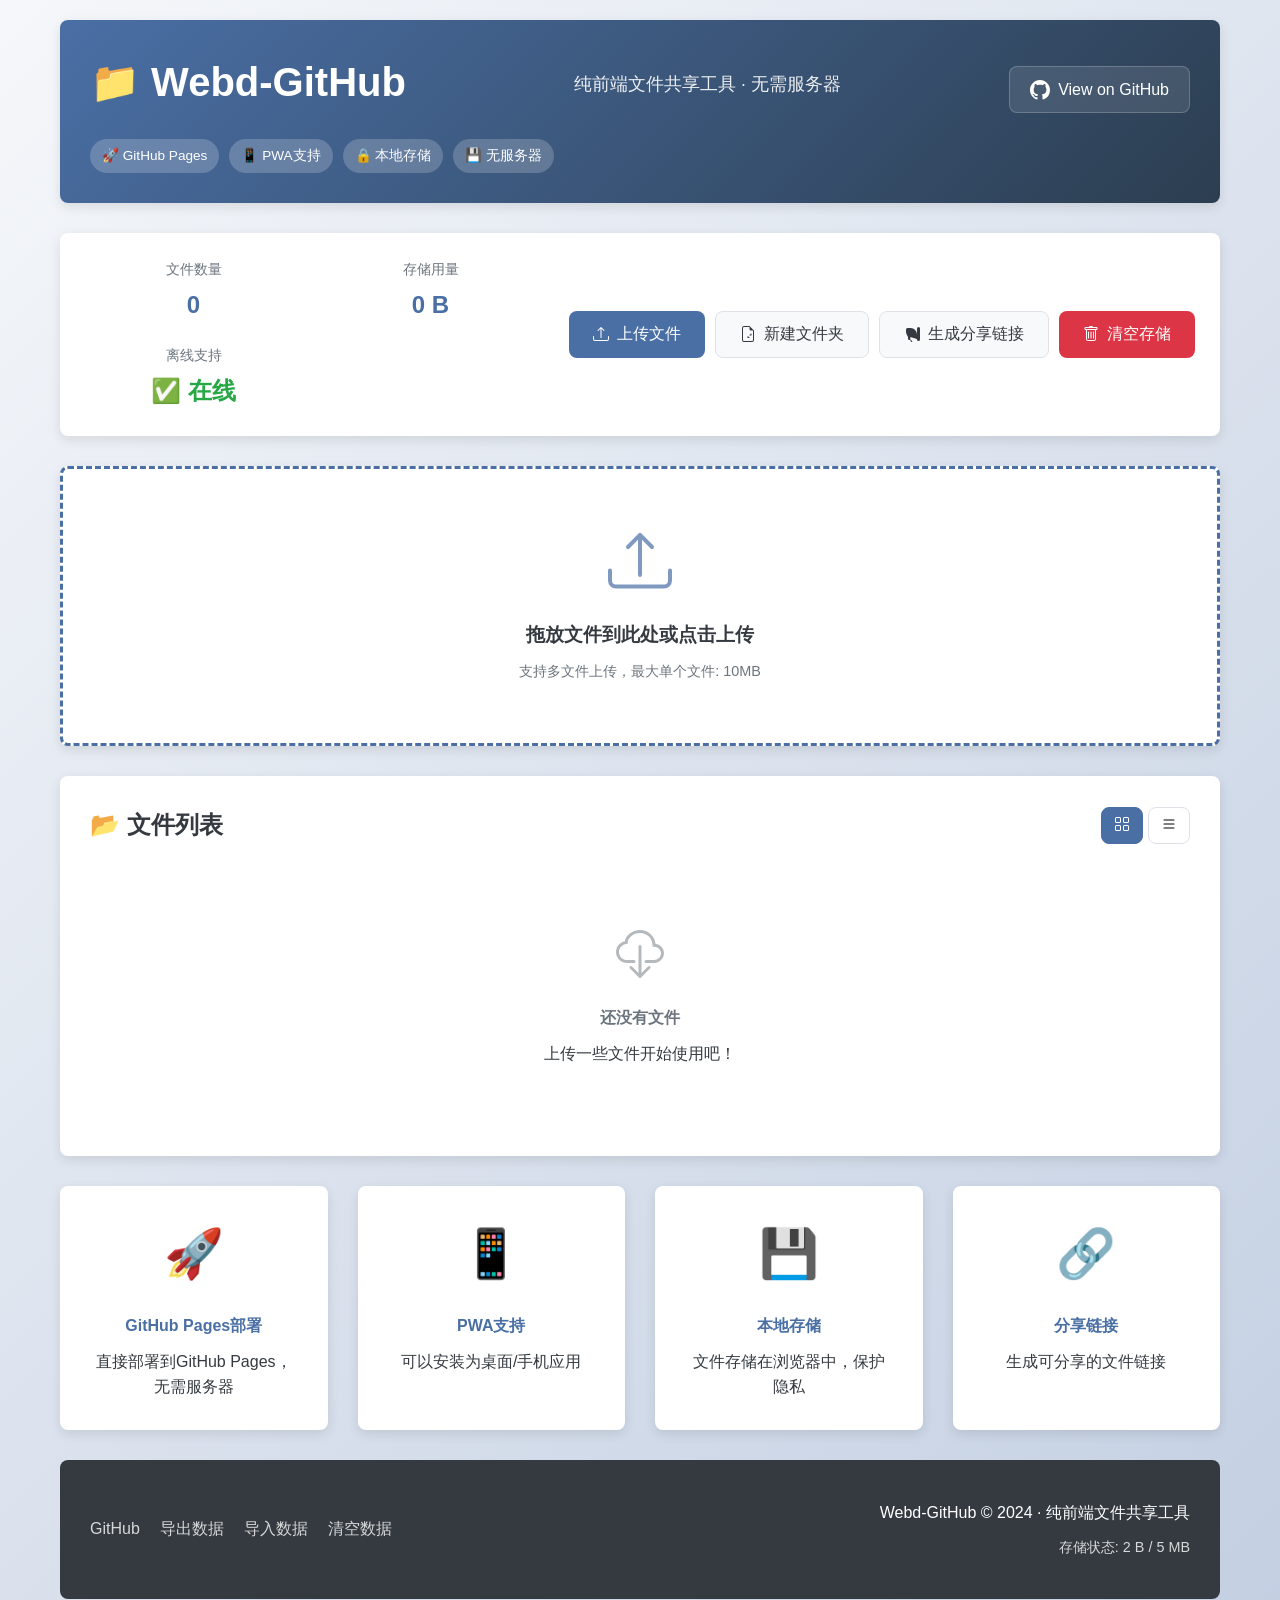
==== commit 01e53cd9: "Add files via upload" ====
--- a/index.html
+++ b/index.html
@@ -1,334 +1,222 @@
-
 <!DOCTYPE html>
 <html lang="zh-CN">
 <head>
     <meta charset="UTF-8">
     <meta name="viewport" content="width=device-width, initial-scale=1.0">
-    <title>主页 | 个人作品网址 | 创意设计</title>
-    
-    <!-- Font Awesome -->
-    <link rel="stylesheet" href="https://cdnjs.cloudflare.com/ajax/libs/font-awesome/6.4.0/css/all.min.css">
-    
-    <!-- 外部样式表 -->
-    <link rel="stylesheet" href="css/main.css">
-    <link rel="stylesheet" href="css/components.css">
-    <link rel="stylesheet" href="css/animations.css">
-    <link rel="stylesheet" href="css/cursor.css"> <!-- 自定义光标样式 -->
+    <title>Webd-GitHub | 纯前端文件共享</title>
+    <meta name="description" content="无需服务器的纯前端文件共享工具，支持GitHub Pages部署">
+    <meta name="theme-color" content="#4a6fa5">
+    <link rel="stylesheet" href="style.css">
+    <link rel="manifest" href="manifest.json">
+    <link rel="icon" href="data:image/svg+xml,<svg xmlns=%22http://www.w3.org/2000/svg%22 viewBox=%220 0 100 100%22><text y=%22.9em%22 font-size=%2290%22>📁</text></svg>">
 </head>
-
 <body>
-    <!-- 仅修改导航栏部分，其他内容保持不变 -->
-    <nav class="transparent">
-        <div class="container nav-container">
-            <!-- Logo图片 -->
-            <div class="logo-image-container">
-                <img src="https://mmbiz.qpic.cn/sz_mmbiz_png/rxqg3PD859eSjb5XtQiacPrsO58ibq690xgkzicctyGuNZ3ZibAiaZkhHDRibLGwt3JMIhYuXDeSgNzicuOO26hnwiceOg/0?wxfrom=12&wx_fmt=png&tp=wxpic&usePicPrefetch=1" alt="个人设计作品站Logo" class="logo-image" referrerpolicy="no-referrer">
-                <div class="logo">个人设计作品站</div>
-                <!-- 添加箭头元素 -->
-                <div class="nav-arrow">
-                    <i class="fas fa-arrow-left"></i>
-                </div>
-            </div>
-            <!-- 删除汉堡菜单按钮，导航链接始终显示 -->
-            <div class="nav-links">
-                <a href="#about">关于</a>
-                <a href="#work">作品</a>
-                <a href="#contact">联系</a>
-            </div>
-        </div>
-    </nav>
-    <!-- 其他所有HTML代码保持不变 -->
-
-    <!-- 首页横幅 -->
-    <section class="hero">
-        <div class="hero-overlay"></div>
-        <div class="container hero-content">
-            <h1><b>压缩创意 解压价值</b></h1>
-            <p>——</p>
-            <p>把每个小方块都变成摇钱树，在巴掌大的地方造个吸金黑洞</p>
-        </div>
-    </section>
-
-
-    <!-- 关于我板块 -->
-    <section id="about" class="about">
-        <div class="container">
-            <br/>
-            <br/>
-            <h2 class="section-title">关于我</h2>
-            <!-- 添加透明玻璃质感圆角矩形容器 -->
-            <div class="about-container">
-                <div class="about-content">
-                    <!-- 文字内容部分 -->
-                    <div class="about-text">
-                        <p><b>姓名：</b>唐泉&emsp;&emsp;&emsp;&emsp;&emsp;<b>年龄：</b>23岁</p>
-                        <p>&emsp;</p>
-                        <p><b>最近工作经历：</b></p>
-                        <p>
-                            在磊鑫品牌设计公司<b>担任平面设计师</b>，以产品推广为核心进行相关设计工作，
-                            根据甲方活动要求进行设计计划，工作内容涵盖选材和物料等，线上方面包括但不限于
-                            <b>海报设计，logo设计，vi设计与合成等，线下方面主要为企业画册，海报banner的排版等</b>
-                        </p>
+    <div class="container">
+        <!-- 头部区域 -->
+        <header class="header">
+            <div class="header-content">
+                <h1>📁 Webd-GitHub</h1>
+                <p class="subtitle">纯前端文件共享工具 · 无需服务器</p>
+                <div class="github-badge">
+                    <a href="https://github.com/yourusername/webd-github" target="_blank" class="github-link">
+                        <svg height="20" width="20" viewBox="0 0 16 16" fill="currentColor">
+                            <path d="M8 0C3.58 0 0 3.58 0 8c0 3.54 2.29 6.53 5.47 7.59.4.07.55-.17.55-.38 0-.19-.01-.82-.01-1.49-2.01.37-2.53-.49-2.69-.94-.09-.23-.48-.94-.82-1.13-.28-.15-.68-.52-.01-.53.63-.01 1.08.58 1.23.82.72 1.21 1.87.87 2.33.66.07-.52.28-.87.51-1.07-1.78-.2-3.64-.89-3.64-3.95 0-.87.31-1.59.82-2.15-.08-.2-.36-1.02.08-2.12 0 0 .67-.21 2.2.82.64-.18 1.32-.27 2-.27.68 0 1.36.09 2 .27 1.53-1.04 2.2-.82 2.2-.82.44 1.1.16 1.92.08 2.12.51.56.82 1.27.82 2.15 0 3.07-1.87 3.75-3.65 3.95.29.25.54.73.54 1.48 0 1.07-.01 1.93-.01 2.2 0 .21.15.46.55.38A8.013 8.013 0 0016 8c0-4.42-3.58-8-8-8z"></path>
+                        </svg>
+                        View on GitHub
+                    </a>
+                </div>
+            </div>
+            <div class="deploy-badges">
+                <span class="badge">🚀 GitHub Pages</span>
+                <span class="badge">📱 PWA支持</span>
+                <span class="badge">🔒 本地存储</span>
+                <span class="badge">💾 无服务器</span>
+            </div>
+        </header>
+
+        <!-- 控制面板 -->
+        <div class="control-panel">
+            <div class="stats">
+                <div class="stat">
+                    <span class="stat-label">文件数量</span>
+                    <span id="file-count" class="stat-value">0</span>
+                </div>
+                <div class="stat">
+                    <span class="stat-label">存储用量</span>
+                    <span id="storage-usage" class="stat-value">0 B</span>
+                </div>
+                <div class="stat">
+                    <span class="stat-label">离线支持</span>
+                    <span id="offline-status" class="stat-value online">✅ 在线</span>
+                </div>
+            </div>
+            
+            <div class="actions">
+                <button id="upload-btn" class="btn btn-primary">
+                    <svg width="16" height="16" fill="currentColor" viewBox="0 0 16 16">
+                        <path d="M.5 9.9a.5.5 0 0 1 .5.5v2.5a1 1 0 0 0 1 1h12a1 1 0 0 0 1-1v-2.5a.5.5 0 0 1 1 0v2.5a2 2 0 0 1-2 2H2a2 2 0 0 1-2-2v-2.5a.5.5 0 0 1 .5-.5z"/>
+                        <path d="M7.646 1.146a.5.5 0 0 1 .708 0l3 3a.5.5 0 0 1-.708.708L8.5 2.707V11.5a.5.5 0 0 1-1 0V2.707L5.354 4.854a.5.5 0 1 1-.708-.708l3-3z"/>
+                    </svg>
+                    上传文件
+                </button>
+                <button id="new-folder-btn" class="btn btn-secondary">
+                    <svg width="16" height="16" fill="currentColor" viewBox="0 0 16 16">
+                        <path d="M9.5 0H4a2 2 0 0 0-2 2v12a2 2 0 0 0 2 2h8a2 2 0 0 0 2-2V4.5L9.5 0zm0 1v2A1.5 1.5 0 0 0 11 4.5h2V14a1 1 0 0 1-1 1H4a1 1 0 0 1-1-1V2a1 1 0 0 1 1-1h5.5z"/>
+                        <path d="M11 7.5a.5.5 0 0 1 .5.5v1a.5.5 0 0 1-.5.5h-1a.5.5 0 0 1 0-1h.5V8a.5.5 0 0 1 .5-.5z"/>
+                        <path d="M8 10a.5.5 0 0 1 .5.5v.5h.5a.5.5 0 0 1 0 1h-1a.5.5 0 0 1-.5-.5v-1a.5.5 0 0 1 .5-.5z"/>
+                    </svg>
+                    新建文件夹
+                </button>
+                <button id="share-link-btn" class="btn btn-secondary" disabled>
+                    <svg width="16" height="16" fill="currentColor" viewBox="0 0 16 16">
+                        <path d="M13 2.5a1.5 1.5 0 0 1 3 0v11a1.5 1.5 0 0 1-3 0v-.214c-2.162-1.241-4.49-1.843-6.912-2.083l.416 2.623A2.5 2.5 0 0 1 8.326 16H8a1.5 1.5 0 0 1-1.5-1.5V14h-1A1.5 1.5 0 0 1 4 12.5v-1.585a12.995 12.995 0 0 1-.665-1.183C2.615 8.442 2 6.887 2 5.5V3.5A1.5 1.5 0 0 1 3.5 2h3.251a6.5 6.5 0 0 1 6.249 6.5V2.5z"/>
+                    </svg>
+                    生成分享链接
+                </button>
+                <button id="clear-storage-btn" class="btn btn-danger">
+                    <svg width="16" height="16" fill="currentColor" viewBox="0 0 16 16">
+                        <path d="M5.5 5.5A.5.5 0 0 1 6 6v6a.5.5 0 0 1-1 0V6a.5.5 0 0 1 .5-.5zm2.5 0a.5.5 0 0 1 .5.5v6a.5.5 0 0 1-1 0V6a.5.5 0 0 1 .5-.5zm3 .5a.5.5 0 0 0-1 0v6a.5.5 0 0 0 1 0V6z"/>
+                        <path fill-rule="evenodd" d="M14.5 3a1 1 0 0 1-1 1H13v9a2 2 0 0 1-2 2H5a2 2 0 0 1-2-2V4h-.5a1 1 0 0 1-1-1V2a1 1 0 0 1 1-1H6a1 1 0 0 1 1-1h2a1 1 0 0 1 1 1h3.5a1 1 0 0 1 1 1v1zM4.118 4L4 4.059V13a1 1 0 0 0 1 1h6a1 1 0 0 0 1-1V4.059L11.882 4H4.118zM2.5 3V2h11v1h-11z"/>
+                    </svg>
+                    清空存储
+                </button>
+            </div>
+        </div>
+
+        <!-- 文件上传区域 -->
+        <div class="upload-area" id="drop-area">
+            <input type="file" id="file-input" multiple style="display: none;">
+            <div class="upload-content">
+                <svg width="64" height="64" fill="currentColor" viewBox="0 0 16 16" class="upload-icon">
+                    <path d="M.5 9.9a.5.5 0 0 1 .5.5v2.5a1 1 0 0 0 1 1h12a1 1 0 0 0 1-1v-2.5a.5.5 0 0 1 1 0v2.5a2 2 0 0 1-2 2H2a2 2 0 0 1-2-2v-2.5a.5.5 0 0 1 .5-.5z"/>
+                    <path d="M7.646 1.146a.5.5 0 0 1 .708 0l3 3a.5.5 0 0 1-.708.708L8.5 2.707V11.5a.5.5 0 0 1-1 0V2.707L5.354 4.854a.5.5 0 1 1-.708-.708l3-3z"/>
+                </svg>
+                <h3>拖放文件到此处或点击上传</h3>
+                <p class="upload-hint">支持多文件上传，最大单个文件: 10MB</p>
+                <div class="upload-progress" id="upload-progress" style="display: none;">
+                    <div class="progress-bar">
+                        <div class="progress-fill" id="progress-fill"></div>
                     </div>
-                    <!-- 图片容器部分 -->
-                    <div class="about-image-wrapper">
-                        <div class="about-image-container">
-                            <img src="https://mmbiz.qpic.cn/sz_mmbiz_png/rxqg3PD859eSjb5XtQiacPrsO58ibq690xnCxsUvOpoTkZZ2CbMyUan64DPRNrhK0D2Q1XficSDpFVxAiaIib2jdaicg/0?wxfrom=12&wx_fmt=png&tp=wxpic" alt="设计工作室团队" referrerpolicy="no-referrer" >
-                        </div>
+                    <div class="progress-text" id="progress-text">0%</div>
+                </div>
+            </div>
+        </div>
+
+        <!-- 文件列表 -->
+        <div class="file-list-container">
+            <div class="file-list-header">
+                <h3>📂 文件列表</h3>
+                <div class="view-controls">
+                    <button id="grid-view-btn" class="view-btn active" title="网格视图">
+                        <svg width="16" height="16" fill="currentColor" viewBox="0 0 16 16">
+                            <path d="M1 2.5A1.5 1.5 0 0 1 2.5 1h3A1.5 1.5 0 0 1 7 2.5v3A1.5 1.5 0 0 1 5.5 7h-3A1.5 1.5 0 0 1 1 5.5v-3zM2.5 2a.5.5 0 0 0-.5.5v3a.5.5 0 0 0 .5.5h3a.5.5 0 0 0 .5-.5v-3a.5.5 0 0 0-.5-.5h-3zm6.5.5A1.5 1.5 0 0 1 10.5 1h3A1.5 1.5 0 0 1 15 2.5v3A1.5 1.5 0 0 1 13.5 7h-3A1.5 1.5 0 0 1 9 5.5v-3zm1.5-.5a.5.5 0 0 0-.5.5v3a.5.5 0 0 0 .5.5h3a.5.5 0 0 0 .5-.5v-3a.5.5 0 0 0-.5-.5h-3zM1 10.5A1.5 1.5 0 0 1 2.5 9h3A1.5 1.5 0 0 1 7 10.5v3A1.5 1.5 0 0 1 5.5 15h-3A1.5 1.5 0 0 1 1 13.5v-3zm1.5-.5a.5.5 0 0 0-.5.5v3a.5.5 0 0 0 .5.5h3a.5.5 0 0 0 .5-.5v-3a.5.5 0 0 0-.5-.5h-3zm6.5.5A1.5 1.5 0 0 1 10.5 9h3A1.5 1.5 0 0 1 15 10.5v3a1.5 1.5 0 0 1-1.5 1.5h-3A1.5 1.5 0 0 1 9 13.5v-3zm1.5-.5a.5.5 0 0 0-.5.5v3a.5.5 0 0 0 .5.5h3a.5.5 0 0 0 .5-.5v-3a.5.5 0 0 0-.5-.5h-3z"/>
+                        </svg>
+                    </button>
+                    <button id="list-view-btn" class="view-btn" title="列表视图">
+                        <svg width="16" height="16" fill="currentColor" viewBox="0 0 16 16">
+                            <path fill-rule="evenodd" d="M2.5 12a.5.5 0 0 1 .5-.5h10a.5.5 0 0 1 0 1H3a.5.5 0 0 1-.5-.5zm0-4a.5.5 0 0 1 .5-.5h10a.5.5 0 0 1 0 1H3a.5.5 0 0 1-.5-.5zm0-4a.5.5 0 0 1 .5-.5h10a.5.5 0 0 1 0 1H3a.5.5 0 0 1-.5-.5z"/>
+                        </svg>
+                    </button>
+                </div>
+            </div>
+            
+            <div id="file-list" class="file-list grid-view">
+                <!-- 文件项将通过JavaScript动态生成 -->
+                <div class="empty-state" id="empty-state">
+                    <svg width="48" height="48" fill="currentColor" viewBox="0 0 16 16">
+                        <path d="M4.406 1.342A5.53 5.53 0 0 1 8 0c2.69 0 4.923 2 5.166 4.579C14.758 4.804 16 6.137 16 7.773 16 9.569 14.502 11 12.687 11H10a.5.5 0 0 1 0-1h2.688C13.979 10 15 8.988 15 7.773c0-1.216-1.02-2.228-2.313-2.228h-.5v-.5C12.188 2.825 10.328 1 8 1a4.53 4.53 0 0 0-2.941 1.1c-.757.652-1.153 1.438-1.153 2.055v.448l-.445.049C2.064 4.805 1 5.952 1 7.318 1 8.785 2.23 10 3.781 10H6a.5.5 0 0 1 0 1H3.781C1.708 11 0 9.366 0 7.318c0-1.763 1.266-3.223 2.942-3.593.143-.863.698-1.723 1.464-2.383z"/>
+                        <path d="M7.646 15.854a.5.5 0 0 0 .708 0l3-3a.5.5 0 0 0-.708-.708L8.5 14.293V5.5a.5.5 0 0 0-1 0v8.793l-2.146-2.147a.5.5 0 0 0-.708.708l3 3z"/>
+                    </svg>
+                    <h4>还没有文件</h4>
+                    <p>上传一些文件开始使用吧！</p>
+                </div>
+            </div>
+        </div>
+
+        <!-- 文件预览模态框 -->
+        <div id="preview-modal" class="modal">
+            <div class="modal-content">
+                <div class="modal-header">
+                    <h3 id="preview-title">文件预览</h3>
+                    <button class="modal-close" id="preview-close">&times;</button>
+                </div>
+                <div class="modal-body">
+                    <div id="preview-content">
+                        <!-- 预览内容将动态加载 -->
                     </div>
                 </div>
-            </div>
-        </div>
-    </section>
-
-    <!-- 作品集板块容器 -->
-    <div class="section-container" style="margin-bottom: 30px;">
-        <section id="work" class="portfolio">
-            <div class="container">
-                <h2 class="section-title">部分作品</h2>
-                
-                <!-- 分类筛选按钮 - 移到矩形色块外面 -->
-                <div class="portfolio-filters-container">
-                    <div class="portfolio-filters">
-                        <button class="filter-btn active" data-filter="brand">品牌塑造</button>
-                        <button class="filter-btn" data-filter="poster">海报与宣传物料</button>
-                        <button class="filter-btn" data-filter="logo">品牌标志与字体</button>
-                        <button class="filter-btn" data-filter="other">创意类</button>
-                    </div>
-                </div>
-                
-                <!-- 添加透明玻璃质感圆角矩形容器 -->
-                <div class="portfolio-container">
-                    <!-- 品牌设计 -->
-                    <div class="portfolio-category" data-category="brand">
-                        <div class="portfolio-grid">
-                            <!-- 示例：有链接的作品项 -->
-                            <div class="portfolio-item" data-category="brand">
-                                <!-- 修改为直接跳转到百度 -->
-                                <a href="production\1-1\index.html" target="_blank" class="portfolio-link">
-                                    <img src="https://images.pexels.com/photos/28839480/pexels-photo-28839480.jpeg" alt="企业品牌识别系统设计">
-                                    <div class="portfolio-overlay">
-                                        <h3>科技企业品牌焕新</h3>
-                                        <p>整套视觉识别系统与品牌语言构建</p>
-                                        <div class="btn">点击</div>
-                                    </div>
-                                </a>
-                            </div>
-                            
-                            <!-- 示例：无链接的作品项 -->
-                            <div class="portfolio-item no-link" data-category="brand">
-                                <img src="https://images.pexels.com/photos/28839480/pexels-photo-28839480.jpeg" alt="无链接作品示例">
-                                <!-- 无链接的作品不显示遮蔽框和文字 -->
-                            </div>
-                            
-                            <div class="portfolio-item" data-category="brand">
-                                <a href="https://www.baidu.com" target="_blank" class="portfolio-link">
-                                    <img src="https://images.pexels.com/photos/28839480/pexels-photo-28839480.jpeg" alt="金融品牌升级设计">
-                                    <div class="portfolio-overlay">
-                                        <h3>金融科技品牌升级</h3>
-                                        <p>建立专业、可靠且创新的品牌形象</p>
-                                        <div class="btn">点击</div>
-                                    </div>
-                                </a>
-                            </div>
-                            <div class="portfolio-item" data-category="brand">
-                                <a href="https://www.baidu.com" target="_blank" class="portfolio-link">
-                                    <img src="https://images.pexels.com/photos/28839480/pexels-photo-28839480.jpeg" alt="餐饮品牌设计">
-                                    <div class="portfolio-overlay">
-                                        <h3>精品咖啡品牌创建</h3>
-                                        <p>打造具有独特空间体验的连锁品牌</p>
-                                        <div class="btn">点击</div>
-                                    </div>
-                                </a>
-                            </div>
-                        </div>
-                        <div class="category-more-link">
-                            <a href="public\design1\index.html" target="_blank" rel="noopener noreferrer">
-                                更多设计作品 → 品牌塑造
-                            </a>
-                        </div>
-                    </div>
-                    
-                    <!-- 海报设计 -->
-                    <div class="portfolio-category" data-category="poster" style="display: none;">
-                        <div class="portfolio-grid">
-                            <div class="portfolio-item" data-category="poster">
-                                <a href="https://www.baidu.com" target="_blank" class="portfolio-link">
-                                    <img src="https://mmbiz.qpic.cn/mmbiz_png/rxqg3PD859fZ1h2aFMnwel3Joibt1ziaXMQ9L29Fyq0Kg0Qb8icxT7k6lO1spJZstRccHgOKuVpzeJcfZ2VKWdbBQ/640?wx_fmt=png&wxfrom=13&tp=wxpic#imgIndex=1" alt="音乐节海报设计">
-                                    <div class="portfolio-overlay">
-                                        <h3>夏季音乐节主视觉</h3>
-                                        <p>融合声音与色彩的动态视觉表达</p>
-                                        <div class="btn">点击</div>
-                                    </div>
-                                </a>
-                            </div>
-                            <div class="portfolio-item" data-category="poster">
-                                <a href="https://www.baidu.com" target="_blank" class="portfolio-link">
-                                    <img src="https://images.pexels.com/photos/28839480/pexels-photo-28839480.jpeg" alt="电影海报设计">
-                                    <div class="portfolio-overlay">
-                                        <h3>独立电影概念海报</h3>
-                                        <p>用视觉叙事传递影片核心情感</p>
-                                        <div class="btn">点击</div>
-                                    </div>
-                                </a>
-                            </div>
-                            <div class="portfolio-item no-link" data-category="poster">
-                                <img src="https://images.pexels.com/photos/28839480/pexels-photo-28839480.jpeg" alt="公益海报设计">
-                                <!-- 无链接的作品不显示遮蔽框和文字 -->
-                            </div>
-                            <div class="portfolio-item" data-category="poster">
-                                <a href="https://www.baidu.com" target="_blank" class="portfolio-link">
-                                    <img src="https://images.pexels.com/photos/28839480/pexels-photo-28839480.jpeg" alt="展览海报设计">
-                                    <div class="portfolio-overlay">
-                                        <h3>当代艺术展海报系列</h3>
-                                        <p>解构与重组，诠释展览主题</p>
-                                        <div class="btn">点击</div>
-                                    </div>
-                                </a>
-                            </div>
-                        </div>
-                        <div class="category-more-link">
-                            <a href="public\design2\index.html" target="_blank" rel="noopener noreferrer">
-                                更多设计作品 → 海报与宣传物料
-                            </a>
-                        </div>
-                    </div>
-                    
-                    <!-- 标志设计 -->
-                    <div class="portfolio-category" data-category="logo" style="display: none;">
-                        <div class="portfolio-grid">
-                            <div class="portfolio-item no-link" data-category="logo">
-                                <img src="https://images.pexels.com/photos/28839480/pexels-photo-28839480.jpeg" alt="极简字母标志设计">
-                                <!-- 无链接的作品不显示遮蔽框和文字 -->
-                            </div>
-                            <div class="portfolio-item" data-category="logo">
-                                <a href="https://www.baidu.com" target="_blank" class="portfolio-link">
-                                    <img src="https://images.pexels.com/photos/28839480/pexels-photo-28839480.jpeg" alt="图形符号标志设计">
-                                    <div class="portfolio-overlay">
-                                        <h3>户外品牌图形标志</h3>
-                                        <p>抽象山峰图形传递探索精神</p>
-                                        <div class="btn">点击</div>
-                                    </div>
-                                </a>
-                            </div>
-                            <div class="portfolio-item" data-category="logo">
-                                <a href="https://www.baidu.com" target="_blank" class="portfolio-link">
-                                    <img src="https://images.pexels.com/photos/28839480/pexels-photo-28839480.jpeg" alt="徽章式标志设计">
-                                    <div class="portfolio-overlay">
-                                        <h3>精酿啤酒厂徽章标志</h3>
-                                        <p>融合传统工艺与现代美学的徽章</p>
-                                        <div class="btn">点击</div>
-                                    </div>
-                                </a>
-                            </div>
-                            <div class="portfolio-item no-link" data-category="logo">
-                                <img src="https://images.pexels.com/photos/28839480/pexels-photo-28839480.jpeg" alt="动态标志设计">
-                                <!-- 无链接的作品不显示遮蔽框和文字 -->
-                            </div>
-                        </div>
-                        <div class="category-more-link">
-                            <a href="public\design3\index.html" target="_blank" rel="noopener noreferrer">
-                                更多设计作品 → 品牌标志与字体
-                            </a>
-                        </div>
-                    </div>
-                    
-                    <!-- 其他设计 -->
-                    <div class="portfolio-category" data-category="other" style="display: none;">
-                        <div class="portfolio-grid">
-                            <div class="portfolio-item" data-category="other">
-                                <a href="https://www.baidu.com" target="_blank" class="portfolio-link">
-                                    <img src="https://images.pexels.com/photos/28839480/pexels-photo-28839480.jpeg" alt="书籍装帧设计">
-                                    <div class="portfolio-overlay">
-                                        <h3>文学小说书籍装帧</h3>
-                                        <p>通过材质与工艺讲述故事</p>
-                                        <div class="btn">点击</div>
-                                    </div>
-                                </a>
-                            </div>
-                            <div class="portfolio-item no-link" data-category="other">
-                                <img src="https://images.pexels.com/photos/28839480/pexels-photo-28839480.jpeg" alt="产品包装设计">
-                                <!-- 无链接的作品不显示遮蔽框和文字 -->
-                            </div>
-                            <div class="portfolio-item" data-category="other">
-                                <a href="https://www.baidu.com" target="_blank" class="portfolio-link">
-                                    <img src="https://images.pexels.com/photos/28839480/pexels-photo-28839480.jpeg" alt="信息图表设计">
-                                    <div class="portfolio-overlay">
-                                        <h3>年度数据报告视觉化</h3>
-                                        <p>将复杂数据转化为清晰易懂的图表</p>
-                                        <div class="btn">点击</div>
-                                    </div>
-                                </a>
-                            </div>
-                            <div class="portfolio-item no-link" data-category="other">
-                                <img src="https://images.pexels.com/photos/28839480/pexels-photo-28839480.jpeg" alt="网站界面设计">
-                                <!-- 无链接的作品不显示遮蔽框和文字 -->
-                            </div>
-                        </div>
-                        <div class="category-more-link">
-                            <a href="public\design4\index.html" target="_blank" rel="noopener noreferrer">
-                                更多设计作品 → 创意类
-                            </a>
-                        </div>
-                    </div>
-                </div>
-            </div>
-        </section>
-    </div>
-
-    <!-- 联系我们板块容器 -->
-    <div class="section-container" style="margin-bottom: 30px;">
-        <section id="contact" class="contact">
-            <div class="container">
-                <h2 class="section-title">期待您的联系</h2>
-                <div class="contact-content">
-                    <div class="contact-info">
-                        <!-- 透明玻璃质感圆角矩形容器 -->
-                        <div class="contact-info-container">
-                            <p><b>现住地址：</b>深圳市龙岗区布吉（可随工作地点变动）</p>
-                            <p><b>电话：</b>18924658319</p>
-                            <p><b>邮箱：</b>875576191@qq.com</p>
-                            <p><b>工作状态：</b>待业中...</p>
-                            <img src="https://images.pexels.com/photos/28839480/pexels-photo-28839480.jpeg" height="200" width="200">
-                        </div>
-                    </div>
-                </div>
-            </div>
-        </section>
-    </div>
-
-    <!-- 页脚容器 -->
-    <div class="section-container" style="margin-bottom: 30px;">
-        <!-- 页脚 - 已修改为固定高度 -->
-        <footer>
-            <!-- 页脚背景图覆盖层 -->
-            <div class="footer-overlay"></div>
-            <div class="container footer-content">
-                <!-- 删除文字Logo，保留空容器维持布局 -->
-                <div class="footer-logo-placeholder"></div>
-                <div class="social-links">
-                    <a href="#"><i class="fab fa-behance"></i></a>
-                    <a href="#"><i class="fab fa-instagram"></i></a>
-                    <a href="#"><i class="fab fa-dribbble"></i></a>
-                    <a href="#"><i class="fab fa-linkedin-in"></i></a>
-                </div>
-                <!-- 修改：使用footer-copyright类 -->
-                <div class="footer-copyright">© 2025唐泉个人设计作品. 保留所有权利</div>
+                <div class="modal-footer">
+                    <a id="preview-download" class="btn btn-primary" download>下载文件</a>
+                    <button id="preview-copy" class="btn btn-secondary">复制链接</button>
+                    <button id="preview-delete" class="btn btn-danger">删除文件</button>
+                </div>
+            </div>
+        </div>
+
+        <!-- 新建文件夹模态框 -->
+        <div id="folder-modal" class="modal">
+            <div class="modal-content">
+                <div class="modal-header">
+                    <h3>新建文件夹</h3>
+                    <button class="modal-close" id="folder-close">&times;</button>
+                </div>
+                <div class="modal-body">
+                    <input type="text" id="folder-name" placeholder="输入文件夹名称" class="form-input">
+                </div>
+                <div class="modal-footer">
+                    <button id="folder-cancel" class="btn btn-secondary">取消</button>
+                    <button id="folder-create" class="btn btn-primary">创建</button>
+                </div>
+            </div>
+        </div>
+
+        <!-- 特性说明 -->
+        <div class="features">
+            <div class="feature">
+                <div class="feature-icon">🚀</div>
+                <h4>GitHub Pages部署</h4>
+                <p>直接部署到GitHub Pages，无需服务器</p>
+            </div>
+            <div class="feature">
+                <div class="feature-icon">📱</div>
+                <h4>PWA支持</h4>
+                <p>可以安装为桌面/手机应用</p>
+            </div>
+            <div class="feature">
+                <div class="feature-icon">💾</div>
+                <h4>本地存储</h4>
+                <p>文件存储在浏览器中，保护隐私</p>
+            </div>
+            <div class="feature">
+                <div class="feature-icon">🔗</div>
+                <h4>分享链接</h4>
+                <p>生成可分享的文件链接</p>
+            </div>
+        </div>
+
+        <!-- 页脚 -->
+        <footer class="footer">
+            <div class="footer-content">
+                <div class="footer-links">
+                    <a href="https://github.com/yourusername/webd-github" target="_blank">GitHub</a>
+                    <a href="#" id="export-data">导出数据</a>
+                    <a href="#" id="import-data">导入数据</a>
+                    <a href="#" id="clear-data">清空数据</a>
+                </div>
+                <div class="footer-info">
+                    <p>Webd-GitHub &copy; 2024 · 纯前端文件共享工具</p>
+                    <p class="storage-info">
+                        存储状态: 
+                        <span id="storage-status">正在检测...</span>
+                    </p>
+                </div>
             </div>
         </footer>
     </div>
 
-    <!-- 回到顶部按钮 -->
-    <div class="back-to-top" id="backToTop">
-        <i class="fas fa-arrow-up"></i>
-    </div>
-
-     <!-- 外部JavaScript -->
-    <script src="js/main.js" defer></script>
-    <script src="js/navigation.js" defer></script>
-    <script src="js/portfolio.js" defer></script>
-    <script src="js/cursor.js" defer></script> <!-- 自定义光标脚本 -->
-
-    
+    <!-- 通知容器 -->
+    <div id="notification-container"></div>
+
+    <script src="script.js"></script>
 </body>
-</html>
+</html>
--- a/style.css
+++ b/style.css
@@ -0,0 +1,682 @@
+/* 基础样式 */
+:root {
+    --primary-color: #4a6fa5;
+    --secondary-color: #6c757d;
+    --success-color: #28a745;
+    --danger-color: #dc3545;
+    --warning-color: #ffc107;
+    --light-color: #f8f9fa;
+    --dark-color: #343a40;
+    --border-radius: 8px;
+    --box-shadow: 0 4px 12px rgba(0, 0, 0, 0.1);
+    --transition: all 0.3s ease;
+}
+
+* {
+    margin: 0;
+    padding: 0;
+    box-sizing: border-box;
+}
+
+body {
+    font-family: -apple-system, BlinkMacSystemFont, 'Segoe UI', Roboto, Oxygen, Ubuntu, Cantarell, sans-serif;
+    line-height: 1.6;
+    color: var(--dark-color);
+    background: linear-gradient(135deg, #f5f7fa 0%, #c3cfe2 100%);
+    min-height: 100vh;
+}
+
+.container {
+    max-width: 1200px;
+    margin: 0 auto;
+    padding: 20px;
+}
+
+/* 头部样式 */
+.header {
+    background: linear-gradient(135deg, var(--primary-color) 0%, #2c3e50 100%);
+    color: white;
+    padding: 30px;
+    border-radius: var(--border-radius);
+    margin-bottom: 30px;
+    box-shadow: var(--box-shadow);
+}
+
+.header-content {
+    display: flex;
+    justify-content: space-between;
+    align-items: center;
+    flex-wrap: wrap;
+    gap: 20px;
+}
+
+.header h1 {
+    font-size: 2.5rem;
+    margin-bottom: 5px;
+}
+
+.subtitle {
+    font-size: 1.1rem;
+    opacity: 0.9;
+}
+
+.github-badge {
+    margin-top: 10px;
+}
+
+.github-link {
+    display: inline-flex;
+    align-items: center;
+    gap: 8px;
+    padding: 10px 20px;
+    background: rgba(255, 255, 255, 0.1);
+    border: 1px solid rgba(255, 255, 255, 0.2);
+    border-radius: var(--border-radius);
+    color: white;
+    text-decoration: none;
+    transition: var(--transition);
+}
+
+.github-link:hover {
+    background: rgba(255, 255, 255, 0.2);
+    transform: translateY(-2px);
+}
+
+.deploy-badges {
+    display: flex;
+    gap: 10px;
+    margin-top: 20px;
+    flex-wrap: wrap;
+}
+
+.badge {
+    background: rgba(255, 255, 255, 0.2);
+    padding: 6px 12px;
+    border-radius: 20px;
+    font-size: 0.85rem;
+    backdrop-filter: blur(10px);
+}
+
+/* 控制面板 */
+.control-panel {
+    background: white;
+    padding: 25px;
+    border-radius: var(--border-radius);
+    margin-bottom: 30px;
+    box-shadow: var(--box-shadow);
+    display: grid;
+    grid-template-columns: 1fr auto;
+    gap: 30px;
+    align-items: center;
+}
+
+@media (max-width: 768px) {
+    .control-panel {
+        grid-template-columns: 1fr;
+    }
+}
+
+.stats {
+    display: grid;
+    grid-template-columns: repeat(auto-fit, minmax(150px, 1fr));
+    gap: 20px;
+}
+
+.stat {
+    text-align: center;
+}
+
+.stat-label {
+    display: block;
+    font-size: 0.9rem;
+    color: var(--secondary-color);
+    margin-bottom: 5px;
+}
+
+.stat-value {
+    display: block;
+    font-size: 1.5rem;
+    font-weight: bold;
+    color: var(--primary-color);
+}
+
+.online {
+    color: var(--success-color);
+}
+
+.offline {
+    color: var(--danger-color);
+}
+
+.actions {
+    display: flex;
+    gap: 10px;
+    flex-wrap: wrap;
+}
+
+.btn {
+    display: inline-flex;
+    align-items: center;
+    gap: 8px;
+    padding: 12px 24px;
+    border: none;
+    border-radius: var(--border-radius);
+    font-size: 1rem;
+    font-weight: 500;
+    cursor: pointer;
+    transition: var(--transition);
+    text-decoration: none;
+}
+
+.btn-primary {
+    background: var(--primary-color);
+    color: white;
+}
+
+.btn-primary:hover {
+    background: #3a5a80;
+    transform: translateY(-2px);
+}
+
+.btn-secondary {
+    background: var(--light-color);
+    color: var(--dark-color);
+    border: 1px solid #dee2e6;
+}
+
+.btn-secondary:hover {
+    background: #e9ecef;
+    transform: translateY(-2px);
+}
+
+.btn-danger {
+    background: var(--danger-color);
+    color: white;
+}
+
+.btn-danger:hover {
+    background: #c82333;
+    transform: translateY(-2px);
+}
+
+/* 上传区域 */
+.upload-area {
+    background: white;
+    border: 3px dashed var(--primary-color);
+    border-radius: var(--border-radius);
+    padding: 60px 20px;
+    text-align: center;
+    margin-bottom: 30px;
+    transition: var(--transition);
+    cursor: pointer;
+    box-shadow: var(--box-shadow);
+}
+
+.upload-area:hover,
+.upload-area.dragover {
+    background: #f8f9fa;
+    border-color: #3a5a80;
+}
+
+.upload-content {
+    max-width: 500px;
+    margin: 0 auto;
+}
+
+.upload-icon {
+    color: var(--primary-color);
+    margin-bottom: 20px;
+    opacity: 0.7;
+}
+
+.upload-hint {
+    color: var(--secondary-color);
+    margin-top: 10px;
+    font-size: 0.9rem;
+}
+
+.upload-progress {
+    margin-top: 30px;
+    max-width: 400px;
+    margin-left: auto;
+    margin-right: auto;
+}
+
+.progress-bar {
+    height: 10px;
+    background: #e9ecef;
+    border-radius: 5px;
+    overflow: hidden;
+}
+
+.progress-fill {
+    height: 100%;
+    background: linear-gradient(90deg, var(--primary-color), var(--success-color));
+    width: 0%;
+    transition: width 0.3s ease;
+}
+
+.progress-text {
+    margin-top: 10px;
+    font-size: 0.9rem;
+    color: var(--secondary-color);
+}
+
+/* 文件列表 */
+.file-list-container {
+    background: white;
+    border-radius: var(--border-radius);
+    padding: 30px;
+    margin-bottom: 30px;
+    box-shadow: var(--box-shadow);
+}
+
+.file-list-header {
+    display: flex;
+    justify-content: space-between;
+    align-items: center;
+    margin-bottom: 25px;
+    flex-wrap: wrap;
+    gap: 15px;
+}
+
+.file-list-header h3 {
+    font-size: 1.5rem;
+}
+
+.view-controls {
+    display: flex;
+    gap: 5px;
+}
+
+.view-btn {
+    background: none;
+    border: 1px solid #dee2e6;
+    padding: 8px 12px;
+    border-radius: var(--border-radius);
+    cursor: pointer;
+    transition: var(--transition);
+}
+
+.view-btn.active {
+    background: var(--primary-color);
+    color: white;
+    border-color: var(--primary-color);
+}
+
+.file-list {
+    display: grid;
+    gap: 15px;
+}
+
+.grid-view {
+    grid-template-columns: repeat(auto-fill, minmax(180px, 1fr));
+}
+
+.list-view {
+    grid-template-columns: 1fr;
+}
+
+.file-item {
+    background: var(--light-color);
+    border-radius: var(--border-radius);
+    padding: 20px;
+    transition: var(--transition);
+    position: relative;
+    overflow: hidden;
+}
+
+.file-item:hover {
+    transform: translateY(-5px);
+    box-shadow: 0 10px 20px rgba(0, 0, 0, 0.1);
+}
+
+.file-icon {
+    font-size: 2.5rem;
+    margin-bottom: 15px;
+}
+
+.file-name {
+    font-weight: 500;
+    margin-bottom: 5px;
+    word-break: break-word;
+}
+
+.file-size {
+    font-size: 0.85rem;
+    color: var(--secondary-color);
+    margin-bottom: 10px;
+}
+
+.file-actions {
+    display: flex;
+    gap: 8px;
+    margin-top: 15px;
+}
+
+.file-action-btn {
+    flex: 1;
+    padding: 6px 12px;
+    background: white;
+    border: 1px solid #dee2e6;
+    border-radius: 4px;
+    font-size: 0.85rem;
+    cursor: pointer;
+    transition: var(--transition);
+}
+
+.file-action-btn:hover {
+    background: #f8f9fa;
+}
+
+.empty-state {
+    text-align: center;
+    padding: 60px 20px;
+    grid-column: 1 / -1;
+}
+
+.empty-state svg {
+    color: var(--secondary-color);
+    opacity: 0.5;
+    margin-bottom: 20px;
+}
+
+.empty-state h4 {
+    margin-bottom: 10px;
+    color: var(--secondary-color);
+}
+
+/* 模态框 */
+.modal {
+    display: none;
+    position: fixed;
+    top: 0;
+    left: 0;
+    width: 100%;
+    height: 100%;
+    background: rgba(0, 0, 0, 0.5);
+    z-index: 1000;
+    align-items: center;
+    justify-content: center;
+    padding: 20px;
+}
+
+.modal.show {
+    display: flex;
+}
+
+.modal-content {
+    background: white;
+    border-radius: var(--border-radius);
+    max-width: 800px;
+    width: 100%;
+    max-height: 90vh;
+    display: flex;
+    flex-direction: column;
+    box-shadow: 0 20px 60px rgba(0, 0, 0, 0.3);
+    animation: modalSlideIn 0.3s ease;
+}
+
+@keyframes modalSlideIn {
+    from {
+        opacity: 0;
+        transform: translateY(-50px);
+    }
+    to {
+        opacity: 1;
+        transform: translateY(0);
+    }
+}
+
+.modal-header {
+    display: flex;
+    justify-content: space-between;
+    align-items: center;
+    padding: 25px 30px;
+    border-bottom: 1px solid #dee2e6;
+}
+
+.modal-close {
+    background: none;
+    border: none;
+    font-size: 2rem;
+    line-height: 1;
+    cursor: pointer;
+    color: var(--secondary-color);
+    transition: var(--transition);
+}
+
+.modal-close:hover {
+    color: var(--danger-color);
+}
+
+.modal-body {
+    flex: 1;
+    padding: 30px;
+    overflow-y: auto;
+}
+
+.modal-footer {
+    padding: 20px 30px;
+    border-top: 1px solid #dee2e6;
+    display: flex;
+    gap: 10px;
+    justify-content: flex-end;
+}
+
+.form-input {
+    width: 100%;
+    padding: 12px 15px;
+    border: 1px solid #dee2e6;
+    border-radius: var(--border-radius);
+    font-size: 1rem;
+    transition: var(--transition);
+}
+
+.form-input:focus {
+    outline: none;
+    border-color: var(--primary-color);
+    box-shadow: 0 0 0 3px rgba(74, 111, 165, 0.1);
+}
+
+/* 特性说明 */
+.features {
+    display: grid;
+    grid-template-columns: repeat(auto-fit, minmax(250px, 1fr));
+    gap: 30px;
+    margin-bottom: 30px;
+}
+
+.feature {
+    background: white;
+    padding: 30px;
+    border-radius: var(--border-radius);
+    text-align: center;
+    box-shadow: var(--box-shadow);
+    transition: var(--transition);
+}
+
+.feature:hover {
+    transform: translateY(-10px);
+}
+
+.feature-icon {
+    font-size: 3rem;
+    margin-bottom: 20px;
+}
+
+.feature h4 {
+    margin-bottom: 10px;
+    color: var(--primary-color);
+}
+
+/* 页脚 */
+.footer {
+    background: var(--dark-color);
+    color: white;
+    padding: 40px 30px;
+    border-radius: var(--border-radius);
+    margin-top: 30px;
+}
+
+.footer-content {
+    display: flex;
+    justify-content: space-between;
+    align-items: center;
+    flex-wrap: wrap;
+    gap: 30px;
+}
+
+.footer-links {
+    display: flex;
+    gap: 20px;
+    flex-wrap: wrap;
+}
+
+.footer-links a {
+    color: rgba(255, 255, 255, 0.8);
+    text-decoration: none;
+    transition: var(--transition);
+}
+
+.footer-links a:hover {
+    color: white;
+}
+
+.footer-info {
+    text-align: right;
+}
+
+@media (max-width: 768px) {
+    .footer-content {
+        flex-direction: column;
+        text-align: center;
+    }
+    
+    .footer-info {
+        text-align: center;
+    }
+}
+
+.storage-info {
+    margin-top: 10px;
+    font-size: 0.9rem;
+    opacity: 0.8;
+}
+
+/* 通知 */
+#notification-container {
+    position: fixed;
+    bottom: 20px;
+    right: 20px;
+    z-index: 1001;
+    max-width: 400px;
+}
+
+.notification {
+    background: white;
+    border-radius: var(--border-radius);
+    padding: 15px 20px;
+    margin-top: 10px;
+    box-shadow: 0 5px 15px rgba(0, 0, 0, 0.2);
+    display: flex;
+    align-items: center;
+    gap: 15px;
+    animation: notificationSlideIn 0.3s ease;
+    border-left: 4px solid var(--primary-color);
+}
+
+.notification.success {
+    border-left-color: var(--success-color);
+}
+
+.notification.error {
+    border-left-color: var(--danger-color);
+}
+
+.notification.warning {
+    border-left-color: var(--warning-color);
+}
+
+@keyframes notificationSlideIn {
+    from {
+        opacity: 0;
+        transform: translateX(100%);
+    }
+    to {
+        opacity: 1;
+        transform: translateX(0);
+    }
+}
+
+/* 文件预览 */
+#preview-content {
+    text-align: center;
+}
+
+.preview-image {
+    max-width: 100%;
+    max-height: 500px;
+    border-radius: var(--border-radius);
+    box-shadow: var(--box-shadow);
+}
+
+.preview-text {
+    text-align: left;
+    background: var(--light-color);
+    padding: 20px;
+    border-radius: var(--border-radius);
+    font-family: monospace;
+    white-space: pre-wrap;
+    word-wrap: break-word;
+    max-height: 500px;
+    overflow-y: auto;
+}
+
+.preview-unsupported {
+    padding: 40px 20px;
+}
+
+.preview-unsupported svg {
+    color: var(--secondary-color);
+    opacity: 0.5;
+    margin-bottom: 20px;
+}
+
+/* 响应式调整 */
+@media (max-width: 768px) {
+    .container {
+        padding: 15px;
+    }
+    
+    .header {
+        padding: 20px;
+    }
+    
+    .header h1 {
+        font-size: 2rem;
+    }
+    
+    .control-panel {
+        padding: 20px;
+    }
+    
+    .file-list-container {
+        padding: 20px;
+    }
+    
+    .grid-view {
+        grid-template-columns: repeat(auto-fill, minmax(140px, 1fr));
+    }
+}
+
+@media (max-width: 480px) {
+    .btn {
+        padding: 10px 15px;
+        font-size: 0.9rem;
+    }
+    
+    .grid-view {
+        grid-template-columns: repeat(auto-fill, minmax(120px, 1fr));
+    }
+}
